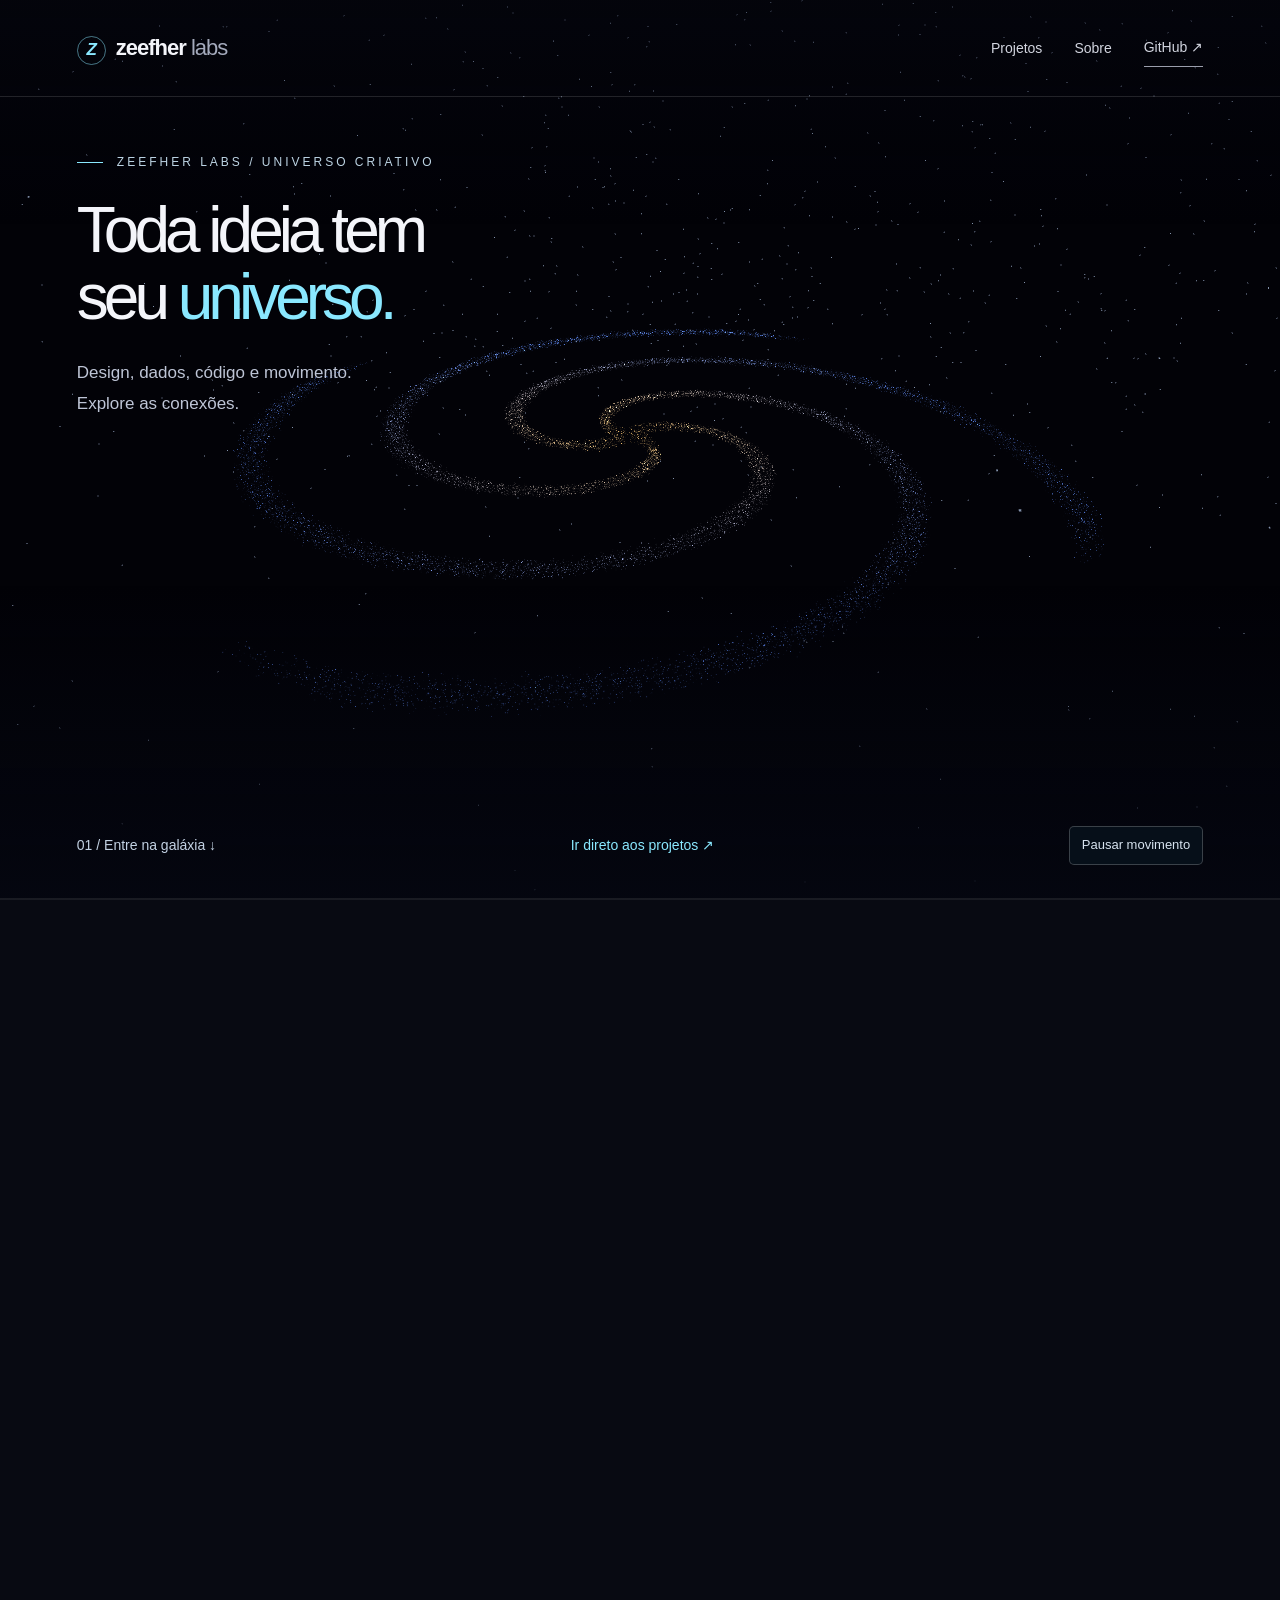
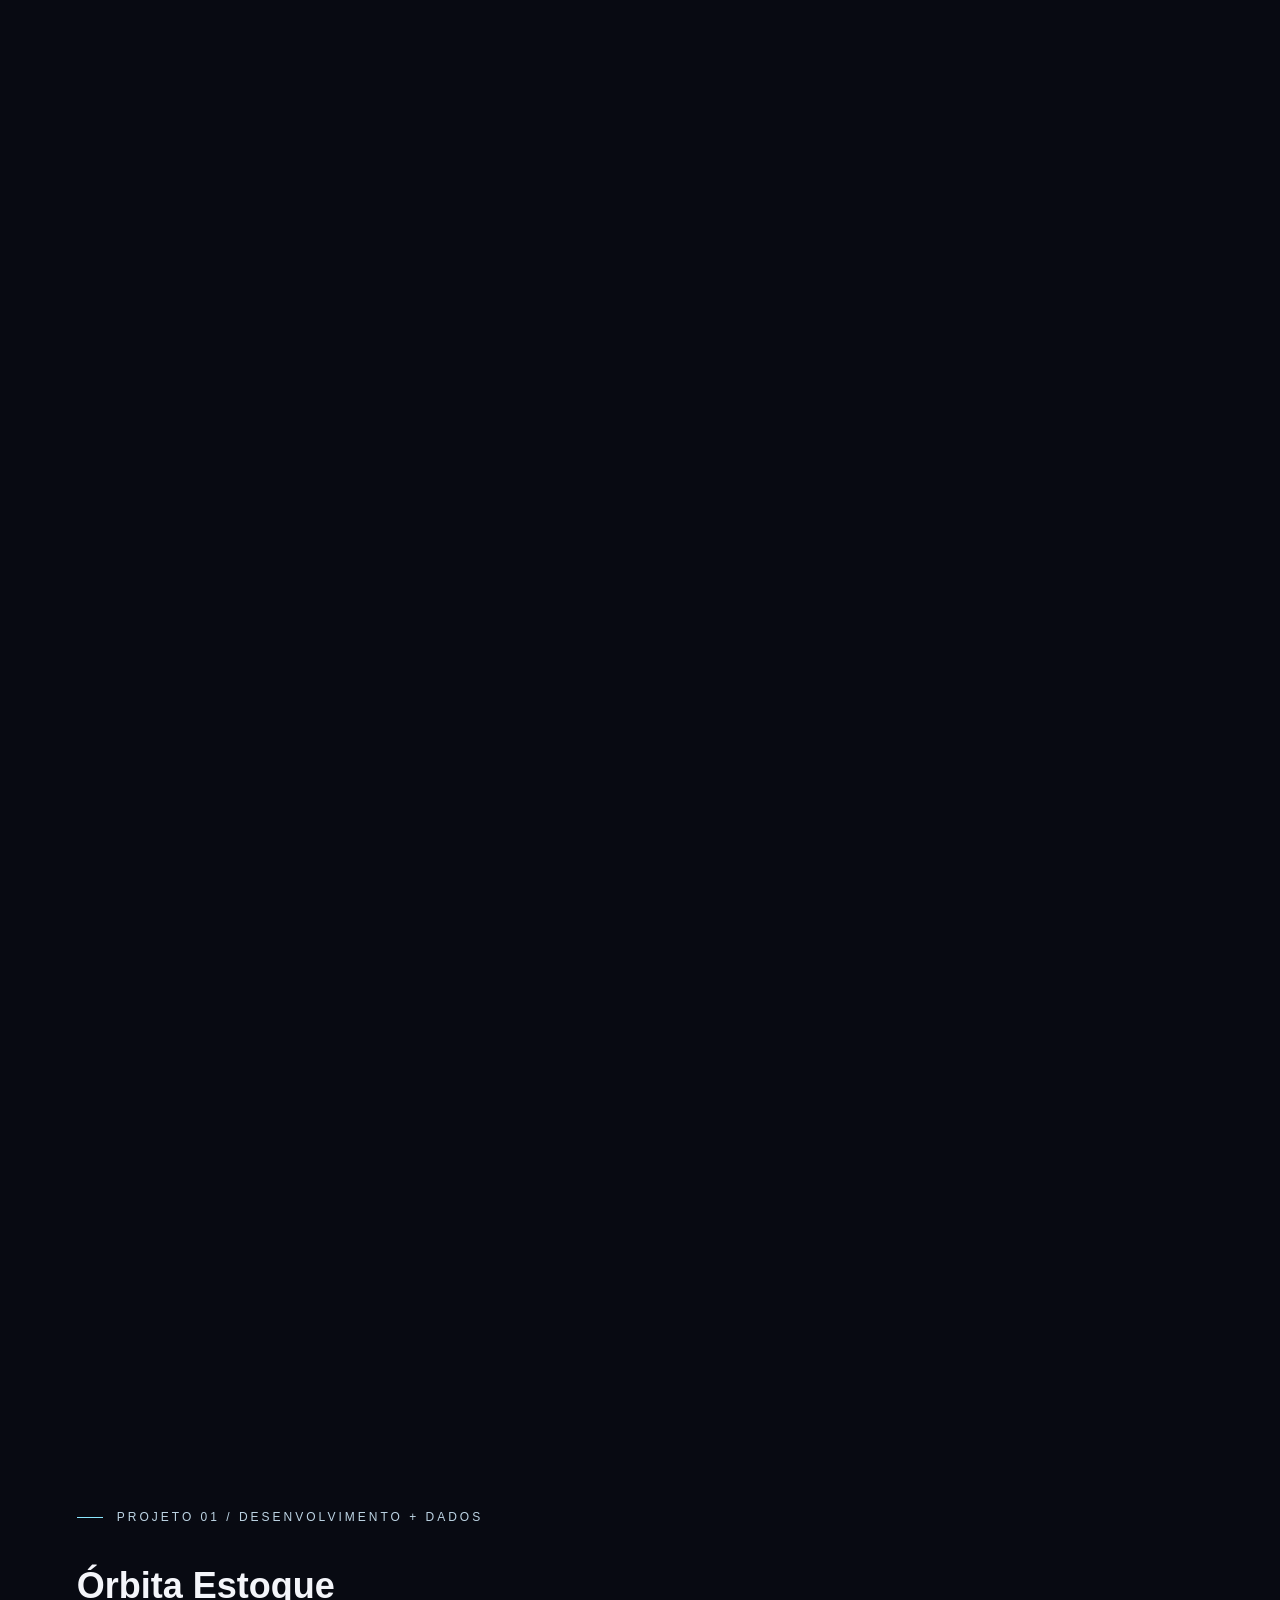
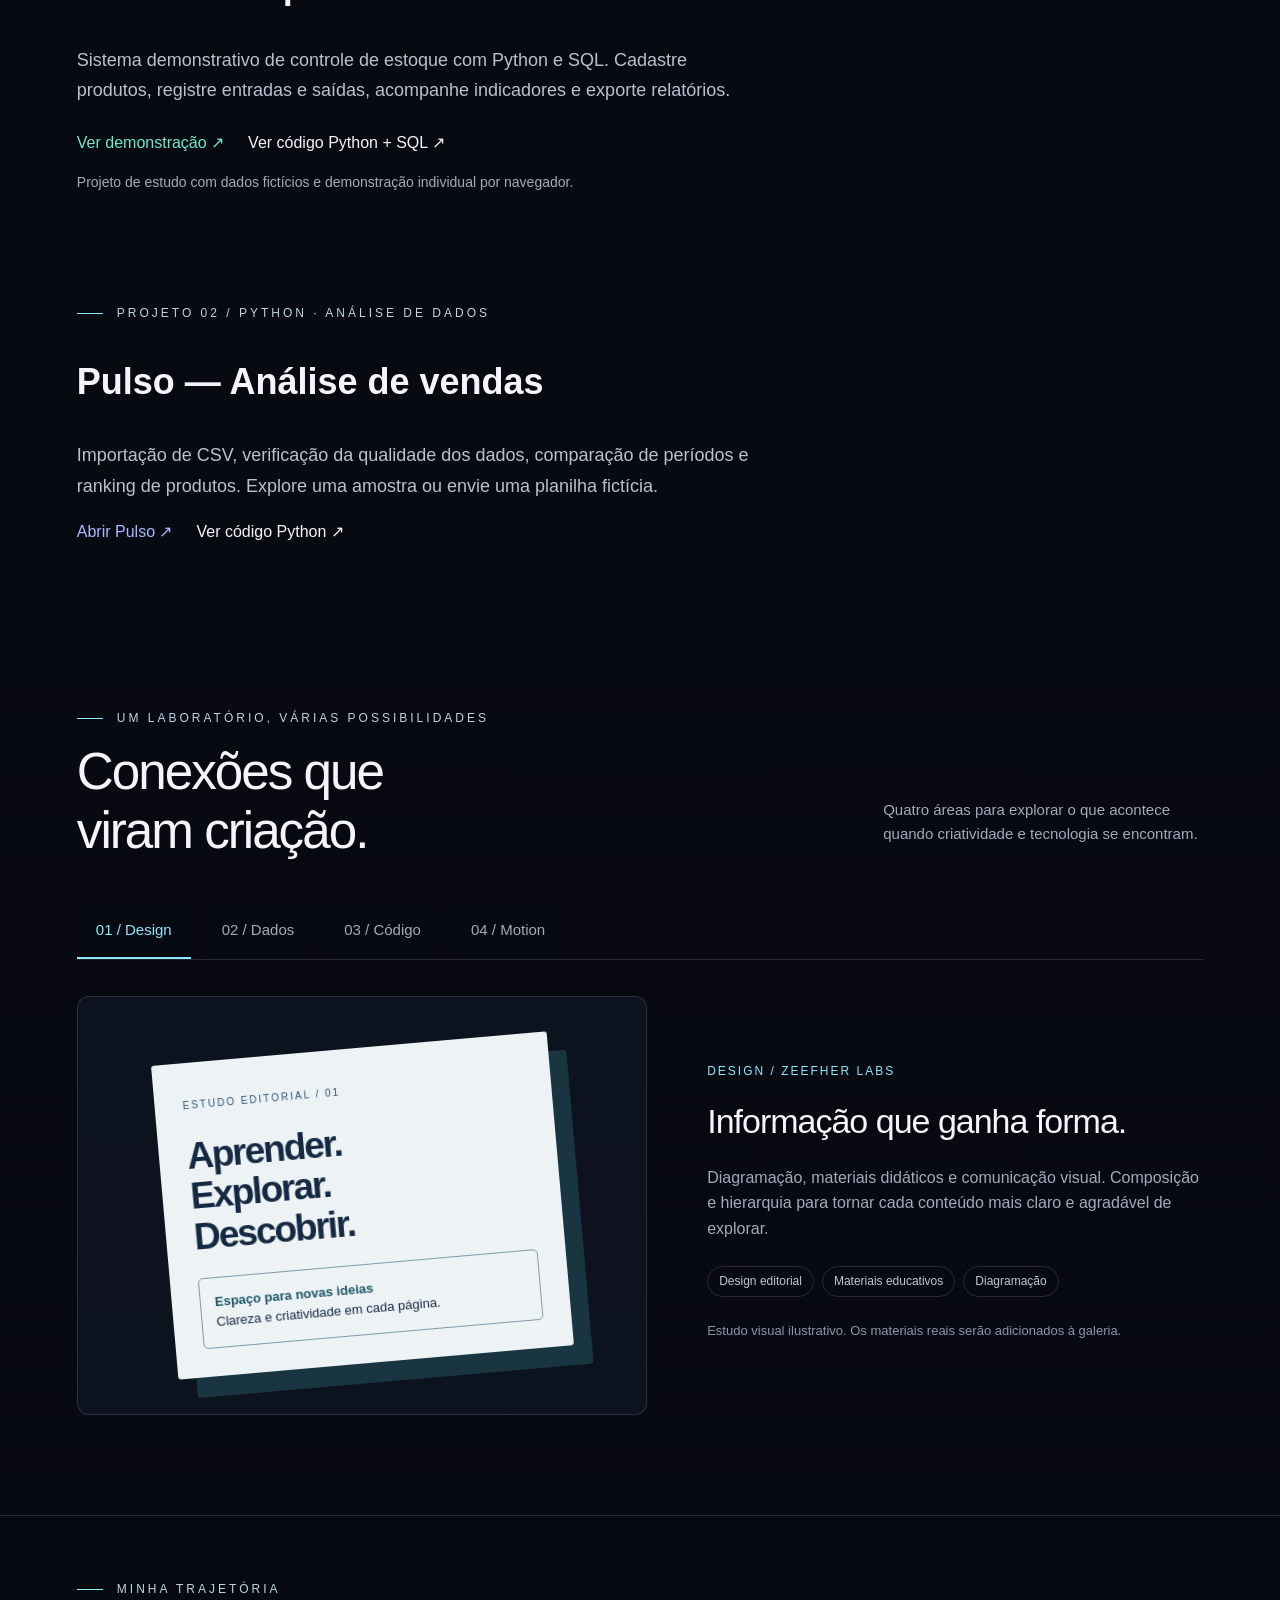
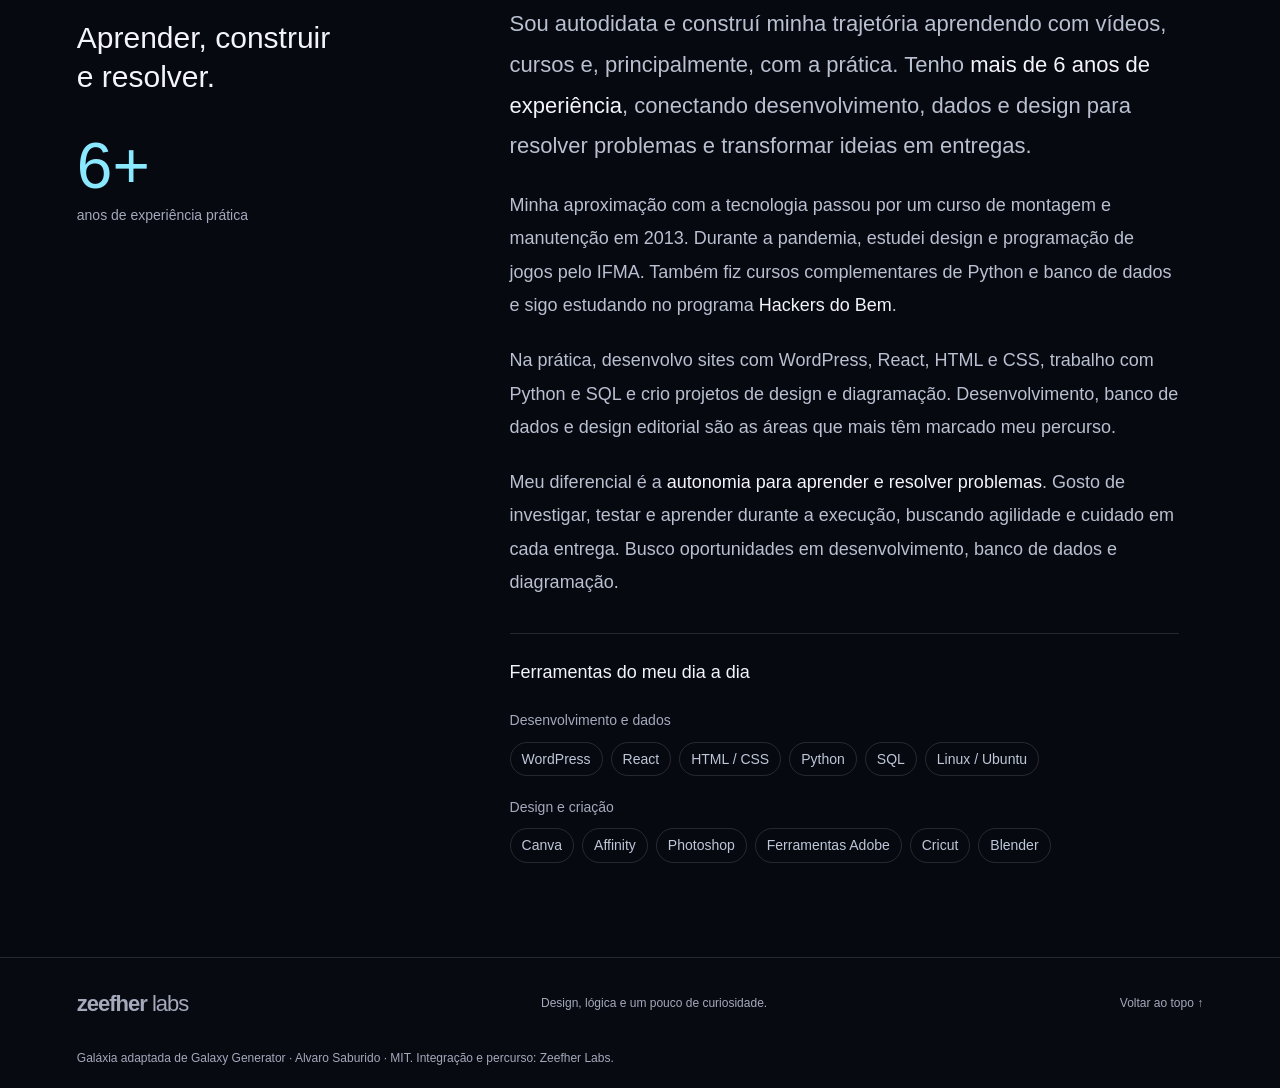
==== index.html @ b9ca7288 "feat: add Pulso sales analysis with CSV import and portfolio links" ====
<!DOCTYPE html>
<html lang="pt-BR">
<head>
<meta charset="UTF-8"><meta name="viewport" content="width=device-width,initial-scale=1">
<meta name="description" content="Zeefher Labs — um universo de design, dados, código e movimento."><meta name="theme-color" content="#080a12"><title>Zeefher Labs — Explore meu universo</title>
<link rel="icon" href="data:image/svg+xml,%3Csvg xmlns='http://www.w3.org/2000/svg' viewBox='0 0 40 40'%3E%3Crect width='40' height='40' rx='10' fill='%23080a12'/%3E%3Cpath d='M11 12h19L11 28h19' fill='none' stroke='%237de4ff' stroke-width='3'/%3E%3C/svg%3E">
<style>
:root{color-scheme:dark;--bg:#080a12;--ink:#f4f5fa;--muted:#a4aabc;--line:#ffffff21;--accent:#8ae8ff}*{box-sizing:border-box}html{scroll-behavior:smooth;scroll-padding-top:95px}body{margin:0;background:var(--bg);color:var(--ink);font-family:Arial,Helvetica,sans-serif;line-height:1.6}button,a{-webkit-tap-highlight-color:transparent}button{font:inherit}a{color:inherit;text-decoration:none}button,a{touch-action:manipulation}button:focus-visible,a:focus-visible{outline:2px solid var(--accent);outline-offset:7px}::selection{background:#83ddff;color:#080a12}.shell{max-width:1320px;margin:auto;padding:0 6vw}header{position:absolute;z-index:4;top:0;left:0;width:100%;border-bottom:1px solid var(--line)}.nav{height:96px;display:flex;align-items:center;justify-content:space-between;gap:24px}.brand{font-size:22px;font-weight:750;letter-spacing:-1px}.brand span{font-weight:400;color:var(--muted)}.mark{display:inline-flex;align-items:center;justify-content:center;margin-right:10px;width:29px;height:29px;border:1px solid #8ae8ff80;border-radius:50%;font-size:17px;color:var(--accent)}nav{display:flex;gap:32px;align-items:center;font-size:14px}nav a{color:#d2d5df}nav a:hover{color:var(--accent)}.nav-link{border-bottom:1px solid #9a9eac;padding:7px 0}.hero{min-height:820px;height:100svh;max-height:1150px;position:relative;overflow:hidden;display:flex;align-items:center}.space-bg{position:absolute;inset:-5%;width:110%;height:110%;object-fit:cover;opacity:.77;transform:translateY(var(--drift,0px)) scale(1.04);will-change:transform}.shade{position:absolute;inset:0;background:linear-gradient(90deg,#080a12ed 0%,#080a12a8 35%,#080a1222 74%),linear-gradient(0deg,#080a12,transparent 35%)}.hero-grid{position:relative;width:100%;display:grid;grid-template-columns:1fr 1fr;align-items:center;padding-top:100px;gap:20px}.eyebrow{font-size:12px;text-transform:uppercase;letter-spacing:3px;color:#bdd4e4;display:flex;gap:14px;align-items:center}.eyebrow:before{content:'';width:26px;height:1px;background:var(--accent)}h1{font-size:clamp(54px,6.7vw,96px);line-height:1.05;letter-spacing:-5px;font-weight:500;margin:25px 0}h1 em{font-style:normal;color:var(--accent)}.intro{font-size:17px;max-width:365px;color:#bec5d6;line-height:1.85}.primary{display:inline-flex;align-items:center;justify-content:space-between;gap:35px;margin-top:27px;padding:15px 22px;border:1px solid #9beaff80;border-radius:5px;background:#101e2dcc;font-size:14px}.primary:hover{background:#1b354a;border-color:var(--accent)}.orbital{position:relative;aspect-ratio:1;isolation:isolate}.orbit{position:absolute;border:1px solid #c4e3ff24;border-radius:50%;inset:8%;transform:rotate(-23deg) scaleY(.8)}.orbit.two{inset:21%;transform:rotate(30deg);border-style:dashed;border-color:#c4e3ff1a}.core{position:absolute;left:50%;top:50%;transform:translate(-50%,-50%);font-size:13px;letter-spacing:5px;color:#dcf6ff;text-align:center}.core b{display:block;font-size:64px;line-height:1.2;font-weight:400;letter-spacing:-8px;text-shadow:0 0 35px #7eb9ff}.world{position:absolute;background:#091523cf;backdrop-filter:blur(10px);border:1px solid #bbdfff70;border-radius:50%;width:104px;height:104px;display:flex;align-items:center;justify-content:center;flex-direction:column;color:white;cursor:pointer;box-shadow:0 0 45px #65caff13;transition:transform .3s,background .3s,box-shadow .3s}.world span{font-size:11px;letter-spacing:2px;color:var(--muted)}.world b{font-size:16px;font-weight:500}.world:hover,.world:focus-visible{transform:scale(1.12);background:#234764;box-shadow:0 0 55px #65caff55}.world[data-area=design]{top:5%;left:32%}.world[data-area=dados]{top:40%;right:0}.world[data-area=codigo]{bottom:0;left:43%}.world[data-area=motion]{top:49%;left:0}.orbit-hint{position:absolute;bottom:-52px;width:100%;text-align:center;color:#a8b4c6;font-size:12px;letter-spacing:1px}.hero-bottom{position:absolute;bottom:32px;left:6vw;right:6vw;display:flex;justify-content:space-between;align-items:center;border-top:1px solid var(--line);padding-top:20px;font-size:12px;letter-spacing:1px;color:#9ba8bb}.hero-bottom a{color:#d2dae5}.shoot{position:absolute;top:20%;right:-20%;width:160px;height:1px;background:linear-gradient(90deg,transparent,#d5f8ff);transform:rotate(-35deg);animation:shoot 11s linear infinite;opacity:0;pointer-events:none}@keyframes shoot{0%,80%{opacity:0;translate:0 0}82%{opacity:1}90%,100%{opacity:0;translate:-80vw 45vh}}section.work{padding-top:100px;padding-bottom:100px}.section-heading{display:flex;align-items:end;justify-content:space-between;gap:30px;margin-bottom:42px}.section-heading h2{font-size:clamp(34px,4vw,54px);line-height:1.15;font-weight:400;letter-spacing:-2px;margin:15px 0 0}.section-heading>p{color:var(--muted);max-width:320px;font-size:15px}.tabs{display:flex;gap:12px;border-bottom:1px solid var(--line);margin-bottom:36px;overflow-x:auto}.tab{flex-shrink:0;background:none;border:0;border-bottom:2px solid transparent;color:var(--muted);padding:15px 19px;cursor:pointer;font-size:15px}.tab[aria-selected=true]{color:var(--accent);border-color:var(--accent)}.project{display:grid;grid-template-columns:1.15fr 1fr;gap:60px;align-items:center;animation:enter .45s ease-out}.visual{aspect-ratio:1.36;background:#0f1421;border:1px solid var(--line);border-radius:12px;padding:30px;display:flex;align-items:center;justify-content:center;overflow:hidden}.project small{font-size:12px;letter-spacing:2px;color:var(--accent);text-transform:uppercase}.project h3{font-size:34px;font-weight:400;letter-spacing:-1px;margin:12px 0}.project p{color:var(--muted);font-size:16px}.tags{display:flex;gap:8px;flex-wrap:wrap;margin-top:24px}.tags span{border:1px solid var(--line);padding:5px 11px;font-size:12px;border-radius:20px;color:#bdc7d7}.note{margin-top:24px;font-size:13px!important;color:#8b97ac!important}.demo{width:100%;max-width:420px}.demo-top{display:flex;justify-content:space-between;border-bottom:1px solid var(--line);padding-bottom:17px;font-size:12px;color:var(--muted)}.demo h4{font-size:24px;font-weight:400;margin:20px 0 0}.demo p{font-size:12px;margin:0}.bars{height:130px;display:flex;align-items:end;gap:13px;margin:25px 0 13px}.bars i{flex:1;background:#74ccec;border-radius:4px 4px 0 0;opacity:.7}.bars i:nth-child(2n){background:#9b9cf5}.axis{display:flex;justify-content:space-between;color:#8b97ac;font-size:12px}.design-demo{background:#edf2f5;color:#152942;transform:rotate(-5deg);padding:28px;width:78%;box-shadow:18px 20px 0 #193541;border-radius:3px}.design-demo small{color:#275677;font-size:10px}.design-demo h4{font-size:37px;line-height:1.1;letter-spacing:-2px;margin:20px 0}.design-demo .box{border:1px solid #7b9ba9;padding:14px;font-size:13px;border-radius:5px}.design-demo .box strong{display:block;color:#1b5767}.code-demo{font-family:monospace;font-size:14px;line-height:2;color:#b5c8df;white-space:pre-wrap}.code-demo em{color:#ae9eea;font-style:normal}.code-demo strong{color:var(--accent);font-weight:400}.motion-demo{width:100%;text-align:center}.motion-word{font-size:clamp(38px,5vw,60px);letter-spacing:-3px;animation:motion 4s ease-in-out infinite;color:#c1b7ff}.timeline{height:32px;border:1px solid #8a7fbc;margin-top:30px;border-radius:4px;position:relative;background:repeating-linear-gradient(90deg,#8a7fbc33 0 28px,transparent 28px 32px);overflow:hidden}.timeline:after{content:'';position:absolute;top:0;bottom:0;width:2px;background:white;animation:timeline 4s linear infinite}.motion-demo p{font-size:12px;color:#9e96b9;margin-top:14px}@keyframes timeline{from{left:0}to{left:100%}}@keyframes motion{0%,100%{letter-spacing:-3px;transform:translateY(0)}50%{letter-spacing:5px;transform:translateY(-8px)}}@keyframes enter{from{opacity:.3;transform:translateY(12px)}to{opacity:1;transform:none}}.about{border-top:1px solid var(--line);padding-top:64px;padding-bottom:70px;display:grid;grid-template-columns:1fr 2fr;gap:50px}.about h2{font-size:24px;font-weight:400;margin:0}.about p{font-size:22px;line-height:1.7;max-width:770px;margin:0;color:#b9c0d0}.about strong{color:var(--ink);font-weight:400}footer{border-top:1px solid var(--line)}.footer{display:flex;align-items:center;justify-content:space-between;padding-top:28px;padding-bottom:28px;gap:20px;color:var(--muted);font-size:12px}.footer a:hover{color:var(--accent)}
@media(min-width:1500px){.shell{padding-left:60px;padding-right:60px}}@media(max-width:800px){.hero{height:auto;min-height:1080px}.hero-grid{grid-template-columns:1fr;padding-top:155px;padding-bottom:145px}.hero-copy{max-width:520px}h1{font-size:64px;letter-spacing:-3px}.orbital{width:340px;max-width:90%;margin:35px auto 15px}.world{width:80px;height:80px}.world b{font-size:14px}.world span{font-size:10px}.core b{font-size:48px}.core{font-size:10px}.orbit-hint{bottom:-34px}.shade{background:linear-gradient(0deg,#080a12,transparent 50%,#080a12aa),linear-gradient(90deg,#080a12a0,transparent)}.nav{height:80px}.brand{font-size:19px}nav{gap:18px}.nav-link{display:none}.section-heading{display:block}.section-heading>p{max-width:100%}.project{grid-template-columns:1fr;gap:24px}.visual{aspect-ratio:1.45}.about{grid-template-columns:1fr;gap:24px}.about p{font-size:19px}section.work{padding-top:65px;padding-bottom:65px}.tab{padding:13px 15px}.footer{flex-wrap:wrap}.hero-bottom{font-size:10px}.hero-bottom span{max-width:150px}.space-bg{object-position:65% center}.intro{max-width:100%}}@media(prefers-reduced-motion:reduce){html{scroll-behavior:auto}*,*:before,*:after{animation:none!important;transition:none!important}.space-bg{transform:none;will-change:auto}}
.about h2{margin-top:18px;font-size:30px;line-height:1.3}.experience{margin-top:32px;display:flex;flex-direction:column}.experience strong{font-size:64px;line-height:1.2;color:var(--accent);font-weight:400}.experience span{font-size:14px;color:var(--muted)}.story p{font-size:18px;line-height:1.85;margin-bottom:22px}.story p:first-child{font-size:22px}.toolkit{border-top:1px solid var(--line);margin-top:34px;padding-top:24px}.toolkit h3{font-size:18px;font-weight:500;margin:0 0 22px}.tool-group{margin-top:20px}.tool-group h4{font-size:14px;color:var(--muted);font-weight:400;margin:0}.tool-group .tags{margin-top:10px}.tool-group .tags span{font-size:14px}@media(max-width:800px){.story p,.story p:first-child{font-size:18px}.experience{margin-top:20px}.experience strong{font-size:48px}}

body{isolation:isolate}.cosmos{position:fixed;inset:0;z-index:-1;overflow:hidden;pointer-events:none;background:#080a12}.cosmos .space-bg{inset:-18%;width:136%;height:136%;max-width:none;opacity:var(--cosmos-opacity,.8);transform:translate3d(var(--space-x,0px),var(--space-y,0px),0) scale(var(--space-scale,1));filter:hue-rotate(var(--space-hue,0deg));will-change:transform;object-position:65% center}.cosmos-shade{position:absolute;inset:0;background:linear-gradient(90deg,#080a12e8,#080a1240),linear-gradient(0deg,#080a1266,transparent 70%)}.hero .shade{background:linear-gradient(0deg,#080a1266,transparent 40%)}section.work{background:linear-gradient(180deg,transparent,#080a1255 30%,#080a1277 75%,transparent)}.about{background:#080a1277}.visual{background:#0f1421e8}.tab{background:#080a1280}.story{background:#080a1266;padding:24px;border-radius:12px}footer{background:#080a1299}@media(prefers-reduced-motion:reduce){.cosmos .space-bg{transform:none!important;filter:none!important;opacity:.5!important;will-change:auto}}

.journey{height:220svh;position:relative}.journey-stage{height:100svh;min-height:650px;position:sticky;top:0;overflow:hidden;background:#050711}#galaxy-flight{position:absolute;inset:0;width:100%;height:100%;opacity:.95}.journey-vignette{position:absolute;inset:0;pointer-events:none;background:linear-gradient(180deg,#05071177,transparent 25%,transparent 65%,#050711dd)}.flight-copy{position:absolute;top:20%;left:6vw;pointer-events:none;opacity:var(--copy-alpha,1);transform:translateY(var(--copy-y,0px))}.flight-copy h1{font-size:clamp(46px,6vw,86px)}.flight-copy .intro{font-size:17px}.destinations{position:absolute;inset:0;pointer-events:none}.destination{position:absolute;pointer-events:auto;border:1px solid #94d5ff44;border-radius:8px;background:#07111bd9;color:#f4f5fa;text-align:left;padding:17px 22px;cursor:pointer;min-width:155px;transform:translate(-50%,-50%) scale(var(--dest-scale,.88));transition:background .2s,border-color .2s}.destination:hover{background:#172c40;border-color:#96e8ff}.destination span,.destination small{display:block;font-size:12px;color:#b1c7d7;letter-spacing:1px}.destination b{font-size:25px;font-weight:400;display:block;margin:4px 0}.destination[data-area=design]{left:65%;top:28%}.destination[data-area=dados]{left:84%;top:50%}.destination[data-area=codigo]{left:61%;top:76%}.destination[data-area=motion]{left:36%;top:69%}.flight-controls{position:absolute;bottom:35px;left:6vw;right:6vw;display:flex;align-items:center;gap:24px;justify-content:space-between;font-size:14px;color:#c3d2e4}.flight-controls a{color:var(--accent)}#motion-toggle{border:1px solid #ffffff35;background:#07111be6;color:#d7e3ef;border-radius:5px;padding:8px 12px;cursor:pointer;font-size:13px}.flight-track{position:absolute;bottom:0;left:0;right:0;height:2px;background:#ffffff15}.flight-track i{display:block;width:100%;height:100%;background:var(--accent);transform:scaleX(var(--flight-progress,0));transform-origin:left}.flight-static .journey{height:100svh}.flight-static .flight-copy{opacity:1;transform:none}.flight-static .flight-track{display:none}
@media(max-width:800px){.journey{height:190svh}.journey-stage{min-height:720px}.flight-copy{top:15%;left:6vw}.flight-copy h1{font-size:46px;letter-spacing:-2px}.flight-copy .eyebrow{font-size:11px;letter-spacing:2px}.destination{min-width:132px;padding:10px 14px}.destination b{font-size:21px}.destination span,.destination small{font-size:12px;letter-spacing:0}.destination[data-area=design]{left:27%;top:55%}.destination[data-area=dados]{left:74%;top:55%}.destination[data-area=codigo]{left:27%;top:74%}.destination[data-area=motion]{left:74%;top:74%}.flight-controls{bottom:18px;gap:10px;flex-wrap:wrap;font-size:13px}.flight-instruction{width:100%;font-size:12px}.flight-static .journey{height:max(100svh,720px)}}
.journey{height:340svh}.flight-copy{top:17%;left:6vw}.flight-copy h1{font-size:clamp(40px,5vw,70px)}.destination{opacity:var(--destination-alpha,0);transition:opacity .25s,background .2s}.destination:focus-visible{opacity:1}.destination[data-area=design]{left:18%;top:65%}.destination[data-area=dados]{left:40%;top:76%}.destination[data-area=codigo]{left:62%;top:76%}.destination[data-area=motion]{left:84%;top:65%}@media(max-width:800px){.journey{height:300svh}.destination[data-area=design]{left:25%;top:56%}.destination[data-area=dados]{left:75%;top:56%}.destination[data-area=codigo]{left:25%;top:74%}.destination[data-area=motion]{left:75%;top:74%}}.flight-static .destination{opacity:1}</style></head>
<body><div class="cosmos" aria-hidden="true"><img class="space-bg" src="[data-uri]" alt="" aria-hidden="true"><div class="cosmos-shade"></div></div>
<header><div class="shell nav"><a href="#inicio" class="brand" aria-label="Zeefher Labs, início"><i class="mark" aria-hidden="true">Z</i>zeefher<span> labs</span></a><nav aria-label="Navegação principal"><a href="#universo">Projetos</a><a href="#sobre">Sobre</a><a class="nav-link" href="https://github.com/zeefher" target="_blank" rel="noopener noreferrer">GitHub ↗</a></nav></div></header>
<main><section class="journey" id="inicio" aria-labelledby="hero-title"><div class="journey-stage"><canvas id="galaxy-flight" aria-hidden="true"></canvas><div class="journey-vignette"></div><div class="flight-copy"><div class="eyebrow">Zeefher Labs / Universo criativo</div><h1 id="hero-title">Toda ideia tem<br>seu <em>universo.</em></h1><p class="intro">Design, dados, código e movimento.<br>Explore as conexões.</p></div><div class="destinations" aria-label="Destinos do portfólio"><button data-area="design" class="destination"><span>01 / CRIAÇÃO</span><b>Design</b><small>Explorar ↗</small></button><button data-area="dados" class="destination"><span>02 / DESCOBERTA</span><b>Dados</b><small>Explorar ↗</small></button><button data-area="codigo" class="destination"><span>03 / CONSTRUÇÃO</span><b>Código</b><small>Explorar ↗</small></button><button data-area="motion" class="destination"><span>04 / EXPRESSÃO</span><b>Motion</b><small>Explorar ↗</small></button></div><div class="flight-controls"><span class="flight-instruction">Role para entrar na galáxia ↓</span><a href="#universo">Ir direto aos projetos ↗</a><button id="motion-toggle" type="button" aria-pressed="false">Pausar movimento</button></div><div class="flight-track" aria-hidden="true"><i></i></div></div></section>
<section class="shell" style="padding-top:48px;padding-bottom:48px" aria-labelledby="orbita-title"><div class="eyebrow">Projeto 01 / Desenvolvimento + Dados</div><h2 id="orbita-title" style="font-size:36px">Órbita Estoque</h2><p style="max-width:680px;font-size:18px;line-height:1.7;color:#b9c0d0">Sistema demonstrativo de controle de estoque com Python e SQL. Cadastre produtos, registre entradas e saídas, acompanhe indicadores e exporte relatórios.</p><p style="display:flex;gap:24px;flex-wrap:wrap;margin-top:24px"><a href="/estoque/" style="color:#72e4cb">Ver demonstração ↗</a><a href="https://github.com/zeefher/zeefher-labs/tree/main/api" target="_blank" rel="noopener noreferrer">Ver código Python + SQL ↗</a></p><p style="font-size:14px;color:#a4aabc">Projeto de estudo com dados fictícios e demonstração individual por navegador.</p></section><section class="shell" style="padding-top:48px;padding-bottom:48px" aria-labelledby="pulso-title"><div class="eyebrow">Projeto 02 / Python · Análise de dados</div><h2 id="pulso-title" style="font-size:36px">Pulso — Análise de vendas</h2><p style="font-size:18px;line-height:1.7;max-width:680px;color:#b9c0d0">Importação de CSV, verificação da qualidade dos dados, comparação de períodos e ranking de produtos. Explore uma amostra ou envie uma planilha fictícia.</p><p style="display:flex;gap:24px;flex-wrap:wrap"><a href="/pulso" style="color:#a8b9ff">Abrir Pulso ↗</a><a href="https://github.com/zeefher/zeefher-labs/blob/main/api/pulso.py">Ver código Python ↗</a></p></section><section class="shell work" id="universo" aria-labelledby="work-title"><div class="section-heading"><div><div class="eyebrow">Um laboratório, várias possibilidades</div><h2 id="work-title">Conexões que<br>viram criação.</h2></div><p>Quatro áreas para explorar o que acontece quando criatividade e tecnologia se encontram.</p></div><div class="tabs" role="tablist" aria-label="Áreas de atuação"><button class="tab" id="tab-design" role="tab" aria-controls="project" aria-selected="true" data-area="design">01 / Design</button><button class="tab" id="tab-dados" role="tab" aria-controls="project" aria-selected="false" tabindex="-1" data-area="dados">02 / Dados</button><button class="tab" id="tab-codigo" role="tab" aria-controls="project" aria-selected="false" tabindex="-1" data-area="codigo">03 / Código</button><button class="tab" id="tab-motion" role="tab" aria-controls="project" aria-selected="false" tabindex="-1" data-area="motion">04 / Motion</button></div><div id="project" role="tabpanel" aria-labelledby="tab-design" tabindex="0"></div></section>
<section class="shell about" id="sobre" aria-labelledby="about-title"><div><div class="eyebrow">Minha trajetória</div><h2 id="about-title">Aprender, construir<br>e resolver.</h2><div class="experience"><strong>6+</strong><span>anos de experiência prática</span></div></div><div class="story"><p>Sou autodidata e construí minha trajetória aprendendo com vídeos, cursos e, principalmente, com a prática. Tenho <strong>mais de 6 anos de experiência</strong>, conectando desenvolvimento, dados e design para resolver problemas e transformar ideias em entregas.</p><p>Minha aproximação com a tecnologia passou por um curso de montagem e manutenção em 2013. Durante a pandemia, estudei design e programação de jogos pelo IFMA. Também fiz cursos complementares de Python e banco de dados e sigo estudando no programa <strong>Hackers do Bem</strong>.</p><p>Na prática, desenvolvo sites com WordPress, React, HTML e CSS, trabalho com Python e SQL e crio projetos de design e diagramação. Desenvolvimento, banco de dados e design editorial são as áreas que mais têm marcado meu percurso.</p><p>Meu diferencial é a <strong>autonomia para aprender e resolver problemas</strong>. Gosto de investigar, testar e aprender durante a execução, buscando agilidade e cuidado em cada entrega. Busco oportunidades em desenvolvimento, banco de dados e diagramação.</p><div class="toolkit"><h3>Ferramentas do meu dia a dia</h3><div class="tool-group"><h4>Desenvolvimento e dados</h4><div class="tags"><span>WordPress</span><span>React</span><span>HTML / CSS</span><span>Python</span><span>SQL</span><span>Linux / Ubuntu</span></div></div><div class="tool-group"><h4>Design e criação</h4><div class="tags"><span>Canva</span><span>Affinity</span><span>Photoshop</span><span>Ferramentas Adobe</span><span>Cricut</span><span>Blender</span></div></div></div></div></section></main><footer><div class="shell footer"><a class="brand" href="#inicio">zeefher<span> labs</span></a><span>Design, lógica e um pouco de curiosidade.</span><a href="#inicio">Voltar ao topo ↑</a></div><div class="shell" style="padding-bottom:20px;color:#a4aabc;font-size:12px">Galáxia adaptada de Galaxy Generator · Alvaro Saburido · MIT. Integração e percurso: Zeefher Labs.</div></footer>
<!-- Galaxy animation adapted from Alvaro Saburido, 2022.
MIT License

Copyright (c) 2022 Alvaro Saburido

Permission is hereby granted, free of charge, to any person obtaining a copy
of this software and associated documentation files (the "Software"), to deal
in the Software without restriction, including without limitation the rights
to use, copy, modify, merge, publish, distribute, sublicense, and/or sell
copies of the Software, and to permit persons to whom the Software is
furnished to do so, subject to the following conditions:

The above copyright notice and this permission notice shall be included in all
copies or substantial portions of the Software.

THE SOFTWARE IS PROVIDED "AS IS", WITHOUT WARRANTY OF ANY KIND, EXPRESS OR
IMPLIED, INCLUDING BUT NOT LIMITED TO THE WARRANTIES OF MERCHANTABILITY,
FITNESS FOR A PARTICULAR PURPOSE AND NONINFRINGEMENT. IN NO EVENT SHALL THE
AUTHORS OR COPYRIGHT HOLDERS BE LIABLE FOR ANY CLAIM, DAMAGES OR OTHER
LIABILITY, WHETHER IN AN ACTION OF CONTRACT, TORT OR OTHERWISE, ARISING FROM,
OUT OF OR IN CONNECTION WITH THE SOFTWARE OR THE USE OR OTHER DEALINGS IN THE
SOFTWARE.
-->
<script>console.warn('Scripts "build/three.js" and "build/three.min.js" are deprecated with r150+, and will be removed with r160. Please use ES Modules or alternatives: https://threejs.org/docs/index.html#manual/en/introduction/Installation'),
/**
 * @license
 * Copyright 2010-2023 Three.js Authors
 * SPDX-License-Identifier: MIT
 */
function(t,e){"object"==typeof exports&&"undefined"!=typeof module?e(exports):"function"==typeof define&&define.amd?define(["exports"],e):e((t="undefined"!=typeof globalThis?globalThis:t||self).THREE={})}(this,(function(t){"use strict";const e="160",n=1,i=2,r=3,s=0,a=1,o=100,l=204,c=205,h=0,u=1,d=2,p=0,m=1,f=2,g=3,_=4,v=5,x=6,y="attached",M="detached",S=300,b=301,T=302,E=303,w=304,A=306,R=1e3,C=1001,L=1002,P=1003,I=1004,U=1005,D=1006,N=1007,O=1008,F=1009,B=1012,z=1013,G=1014,H=1015,V=1016,k=1017,W=1018,X=1020,j=1023,q=1026,Y=1027,Z=1029,J=1031,K=1033,$=33776,Q=33777,tt=33778,et=33779,nt=35840,it=35841,rt=35842,st=35843,at=36196,ot=37492,lt=37496,ct=37808,ht=37809,ut=37810,dt=37811,pt=37812,mt=37813,ft=37814,gt=37815,_t=37816,vt=37817,xt=37818,yt=37819,Mt=37820,St=37821,bt=36492,Tt=36494,Et=36495,wt=36284,At=36285,Rt=36286,Ct=2300,Lt=2301,Pt=2302,It=2400,Ut=2401,Dt=2402,Nt=2500,Ot=2501,Ft=3e3,Bt=3001,zt="",Gt="srgb",Ht="srgb-linear",Vt="display-p3",kt="display-p3-linear",Wt="linear",Xt="srgb",jt="rec709",qt="p3",Yt=7680,Zt=35044,Jt="300 es",Kt=1035,$t=2e3,Qt=2001;class te{addEventListener(t,e){void 0===this._listeners&&(this._listeners={});const n=this._listeners;void 0===n[t]&&(n[t]=[]),-1===n[t].indexOf(e)&&n[t].push(e)}hasEventListener(t,e){if(void 0===this._listeners)return!1;const n=this._listeners;return void 0!==n[t]&&-1!==n[t].indexOf(e)}removeEventListener(t,e){if(void 0===this._listeners)return;const n=this._listeners[t];if(void 0!==n){const t=n.indexOf(e);-1!==t&&n.splice(t,1)}}dispatchEvent(t){if(void 0===this._listeners)return;const e=this._listeners[t.type];if(void 0!==e){t.target=this;const n=e.slice(0);for(let e=0,i=n.length;e<i;e++)n[e].call(this,t);t.target=null}}}const ee=["00","01","02","03","04","05","06","07","08","09","0a","0b","0c","0d","0e","0f","10","11","12","13","14","15","16","17","18","19","1a","1b","1c","1d","1e","1f","20","21","22","23","24","25","26","27","28","29","2a","2b","2c","2d","2e","2f","30","31","32","33","34","35","36","37","38","39","3a","3b","3c","3d","3e","3f","40","41","42","43","44","45","46","47","48","49","4a","4b","4c","4d","4e","4f","50","51","52","53","54","55","56","57","58","59","5a","5b","5c","5d","5e","5f","60","61","62","63","64","65","66","67","68","69","6a","6b","6c","6d","6e","6f","70","71","72","73","74","75","76","77","78","79","7a","7b","7c","7d","7e","7f","80","81","82","83","84","85","86","87","88","89","8a","8b","8c","8d","8e","8f","90","91","92","93","94","95","96","97","98","99","9a","9b","9c","9d","9e","9f","a0","a1","a2","a3","a4","a5","a6","a7","a8","a9","aa","ab","ac","ad","ae","af","b0","b1","b2","b3","b4","b5","b6","b7","b8","b9","ba","bb","bc","bd","be","bf","c0","c1","c2","c3","c4","c5","c6","c7","c8","c9","ca","cb","cc","cd","ce","cf","d0","d1","d2","d3","d4","d5","d6","d7","d8","d9","da","db","dc","dd","de","df","e0","e1","e2","e3","e4","e5","e6","e7","e8","e9","ea","eb","ec","ed","ee","ef","f0","f1","f2","f3","f4","f5","f6","f7","f8","f9","fa","fb","fc","fd","fe","ff"];let ne=1234567;const ie=Math.PI/180,re=180/Math.PI;function se(){const t=4294967295*Math.random()|0,e=4294967295*Math.random()|0,n=4294967295*Math.random()|0,i=4294967295*Math.random()|0;return(ee[255&t]+ee[t>>8&255]+ee[t>>16&255]+ee[t>>24&255]+"-"+ee[255&e]+ee[e>>8&255]+"-"+ee[e>>16&15|64]+ee[e>>24&255]+"-"+ee[63&n|128]+ee[n>>8&255]+"-"+ee[n>>16&255]+ee[n>>24&255]+ee[255&i]+ee[i>>8&255]+ee[i>>16&255]+ee[i>>24&255]).toLowerCase()}function ae(t,e,n){return Math.max(e,Math.min(n,t))}function oe(t,e){return(t%e+e)%e}function le(t,e,n){return(1-n)*t+n*e}function ce(t){return 0==(t&t-1)&&0!==t}function he(t){return Math.pow(2,Math.floor(Math.log(t)/Math.LN2))}function ue(t,e){switch(e.constructor){case Float32Array:return t;case Uint32Array:return t/4294967295;case Uint16Array:return t/65535;case Uint8Array:return t/255;case Int32Array:return Math.max(t/2147483647,-1);case Int16Array:return Math.max(t/32767,-1);case Int8Array:return Math.max(t/127,-1);default:throw new Error("Invalid component type.")}}function de(t,e){switch(e.constructor){case Float32Array:return t;case Uint32Array:return Math.round(4294967295*t);case Uint16Array:return Math.round(65535*t);case Uint8Array:return Math.round(255*t);case Int32Array:return Math.round(2147483647*t);case Int16Array:return Math.round(32767*t);case Int8Array:return Math.round(127*t);default:throw new Error("Invalid component type.")}}const pe={DEG2RAD:ie,RAD2DEG:re,generateUUID:se,clamp:ae,euclideanModulo:oe,mapLinear:function(t,e,n,i,r){return i+(t-e)*(r-i)/(n-e)},inverseLerp:function(t,e,n){return t!==e?(n-t)/(e-t):0},lerp:le,damp:function(t,e,n,i){return le(t,e,1-Math.exp(-n*i))},pingpong:function(t,e=1){return e-Math.abs(oe(t,2*e)-e)},smoothstep:function(t,e,n){return t<=e?0:t>=n?1:(t=(t-e)/(n-e))*t*(3-2*t)},smootherstep:function(t,e,n){return t<=e?0:t>=n?1:(t=(t-e)/(n-e))*t*t*(t*(6*t-15)+10)},randInt:function(t,e){return t+Math.floor(Math.random()*(e-t+1))},randFloat:function(t,e){return t+Math.random()*(e-t)},randFloatSpread:function(t){return t*(.5-Math.random())},seededRandom:function(t){void 0!==t&&(ne=t);let e=ne+=1831565813;return e=Math.imul(e^e>>>15,1|e),e^=e+Math.imul(e^e>>>7,61|e),((e^e>>>14)>>>0)/4294967296},degToRad:function(t){return t*ie},radToDeg:function(t){return t*re},isPowerOfTwo:ce,ceilPowerOfTwo:function(t){return Math.pow(2,Math.ceil(Math.log(t)/Math.LN2))},floorPowerOfTwo:he,setQuaternionFromProperEuler:function(t,e,n,i,r){const s=Math.cos,a=Math.sin,o=s(n/2),l=a(n/2),c=s((e+i)/2),h=a((e+i)/2),u=s((e-i)/2),d=a((e-i)/2),p=s((i-e)/2),m=a((i-e)/2);switch(r){case"XYX":t.set(o*h,l*u,l*d,o*c);break;case"YZY":t.set(l*d,o*h,l*u,o*c);break;case"ZXZ":t.set(l*u,l*d,o*h,o*c);break;case"XZX":t.set(o*h,l*m,l*p,o*c);break;case"YXY":t.set(l*p,o*h,l*m,o*c);break;case"ZYZ":t.set(l*m,l*p,o*h,o*c);break;default:console.warn("THREE.MathUtils: .setQuaternionFromProperEuler() encountered an unknown order: "+r)}},normalize:de,denormalize:ue};class me{constructor(t=0,e=0){me.prototype.isVector2=!0,this.x=t,this.y=e}get width(){return this.x}set width(t){this.x=t}get height(){return this.y}set height(t){this.y=t}set(t,e){return this.x=t,this.y=e,this}setScalar(t){return this.x=t,this.y=t,this}setX(t){return this.x=t,this}setY(t){return this.y=t,this}setComponent(t,e){switch(t){case 0:this.x=e;break;case 1:this.y=e;break;default:throw new Error("index is out of range: "+t)}return this}getComponent(t){switch(t){case 0:return this.x;case 1:return this.y;default:throw new Error("index is out of range: "+t)}}clone(){return new this.constructor(this.x,this.y)}copy(t){return this.x=t.x,this.y=t.y,this}add(t){return this.x+=t.x,this.y+=t.y,this}addScalar(t){return this.x+=t,this.y+=t,this}addVectors(t,e){return this.x=t.x+e.x,this.y=t.y+e.y,this}addScaledVector(t,e){return this.x+=t.x*e,this.y+=t.y*e,this}sub(t){return this.x-=t.x,this.y-=t.y,this}subScalar(t){return this.x-=t,this.y-=t,this}subVectors(t,e){return this.x=t.x-e.x,this.y=t.y-e.y,this}multiply(t){return this.x*=t.x,this.y*=t.y,this}multiplyScalar(t){return this.x*=t,this.y*=t,this}divide(t){return this.x/=t.x,this.y/=t.y,this}divideScalar(t){return this.multiplyScalar(1/t)}applyMatrix3(t){const e=this.x,n=this.y,i=t.elements;return this.x=i[0]*e+i[3]*n+i[6],this.y=i[1]*e+i[4]*n+i[7],this}min(t){return this.x=Math.min(this.x,t.x),this.y=Math.min(this.y,t.y),this}max(t){return this.x=Math.max(this.x,t.x),this.y=Math.max(this.y,t.y),this}clamp(t,e){return this.x=Math.max(t.x,Math.min(e.x,this.x)),this.y=Math.max(t.y,Math.min(e.y,this.y)),this}clampScalar(t,e){return this.x=Math.max(t,Math.min(e,this.x)),this.y=Math.max(t,Math.min(e,this.y)),this}clampLength(t,e){const n=this.length();return this.divideScalar(n||1).multiplyScalar(Math.max(t,Math.min(e,n)))}floor(){return this.x=Math.floor(this.x),this.y=Math.floor(this.y),this}ceil(){return this.x=Math.ceil(this.x),this.y=Math.ceil(this.y),this}round(){return this.x=Math.round(this.x),this.y=Math.round(this.y),this}roundToZero(){return this.x=Math.trunc(this.x),this.y=Math.trunc(this.y),this}negate(){return this.x=-this.x,this.y=-this.y,this}dot(t){return this.x*t.x+this.y*t.y}cross(t){return this.x*t.y-this.y*t.x}lengthSq(){return this.x*this.x+this.y*this.y}length(){return Math.sqrt(this.x*this.x+this.y*this.y)}manhattanLength(){return Math.abs(this.x)+Math.abs(this.y)}normalize(){return this.divideScalar(this.length()||1)}angle(){return Math.atan2(-this.y,-this.x)+Math.PI}angleTo(t){const e=Math.sqrt(this.lengthSq()*t.lengthSq());if(0===e)return Math.PI/2;const n=this.dot(t)/e;return Math.acos(ae(n,-1,1))}distanceTo(t){return Math.sqrt(this.distanceToSquared(t))}distanceToSquared(t){const e=this.x-t.x,n=this.y-t.y;return e*e+n*n}manhattanDistanceTo(t){return Math.abs(this.x-t.x)+Math.abs(this.y-t.y)}setLength(t){return this.normalize().multiplyScalar(t)}lerp(t,e){return this.x+=(t.x-this.x)*e,this.y+=(t.y-this.y)*e,this}lerpVectors(t,e,n){return this.x=t.x+(e.x-t.x)*n,this.y=t.y+(e.y-t.y)*n,this}equals(t){return t.x===this.x&&t.y===this.y}fromArray(t,e=0){return this.x=t[e],this.y=t[e+1],this}toArray(t=[],e=0){return t[e]=this.x,t[e+1]=this.y,t}fromBufferAttribute(t,e){return this.x=t.getX(e),this.y=t.getY(e),this}rotateAround(t,e){const n=Math.cos(e),i=Math.sin(e),r=this.x-t.x,s=this.y-t.y;return this.x=r*n-s*i+t.x,this.y=r*i+s*n+t.y,this}random(){return this.x=Math.random(),this.y=Math.random(),this}*[Symbol.iterator](){yield this.x,yield this.y}}class fe{constructor(t,e,n,i,r,s,a,o,l){fe.prototype.isMatrix3=!0,this.elements=[1,0,0,0,1,0,0,0,1],void 0!==t&&this.set(t,e,n,i,r,s,a,o,l)}set(t,e,n,i,r,s,a,o,l){const c=this.elements;return c[0]=t,c[1]=i,c[2]=a,c[3]=e,c[4]=r,c[5]=o,c[6]=n,c[7]=s,c[8]=l,this}identity(){return this.set(1,0,0,0,1,0,0,0,1),this}copy(t){const e=this.elements,n=t.elements;return e[0]=n[0],e[1]=n[1],e[2]=n[2],e[3]=n[3],e[4]=n[4],e[5]=n[5],e[6]=n[6],e[7]=n[7],e[8]=n[8],this}extractBasis(t,e,n){return t.setFromMatrix3Column(this,0),e.setFromMatrix3Column(this,1),n.setFromMatrix3Column(this,2),this}setFromMatrix4(t){const e=t.elements;return this.set(e[0],e[4],e[8],e[1],e[5],e[9],e[2],e[6],e[10]),this}multiply(t){return this.multiplyMatrices(this,t)}premultiply(t){return this.multiplyMatrices(t,this)}multiplyMatrices(t,e){const n=t.elements,i=e.elements,r=this.elements,s=n[0],a=n[3],o=n[6],l=n[1],c=n[4],h=n[7],u=n[2],d=n[5],p=n[8],m=i[0],f=i[3],g=i[6],_=i[1],v=i[4],x=i[7],y=i[2],M=i[5],S=i[8];return r[0]=s*m+a*_+o*y,r[3]=s*f+a*v+o*M,r[6]=s*g+a*x+o*S,r[1]=l*m+c*_+h*y,r[4]=l*f+c*v+h*M,r[7]=l*g+c*x+h*S,r[2]=u*m+d*_+p*y,r[5]=u*f+d*v+p*M,r[8]=u*g+d*x+p*S,this}multiplyScalar(t){const e=this.elements;return e[0]*=t,e[3]*=t,e[6]*=t,e[1]*=t,e[4]*=t,e[7]*=t,e[2]*=t,e[5]*=t,e[8]*=t,this}determinant(){const t=this.elements,e=t[0],n=t[1],i=t[2],r=t[3],s=t[4],a=t[5],o=t[6],l=t[7],c=t[8];return e*s*c-e*a*l-n*r*c+n*a*o+i*r*l-i*s*o}invert(){const t=this.elements,e=t[0],n=t[1],i=t[2],r=t[3],s=t[4],a=t[5],o=t[6],l=t[7],c=t[8],h=c*s-a*l,u=a*o-c*r,d=l*r-s*o,p=e*h+n*u+i*d;if(0===p)return this.set(0,0,0,0,0,0,0,0,0);const m=1/p;return t[0]=h*m,t[1]=(i*l-c*n)*m,t[2]=(a*n-i*s)*m,t[3]=u*m,t[4]=(c*e-i*o)*m,t[5]=(i*r-a*e)*m,t[6]=d*m,t[7]=(n*o-l*e)*m,t[8]=(s*e-n*r)*m,this}transpose(){let t;const e=this.elements;return t=e[1],e[1]=e[3],e[3]=t,t=e[2],e[2]=e[6],e[6]=t,t=e[5],e[5]=e[7],e[7]=t,this}getNormalMatrix(t){return this.setFromMatrix4(t).invert().transpose()}transposeIntoArray(t){const e=this.elements;return t[0]=e[0],t[1]=e[3],t[2]=e[6],t[3]=e[1],t[4]=e[4],t[5]=e[7],t[6]=e[2],t[7]=e[5],t[8]=e[8],this}setUvTransform(t,e,n,i,r,s,a){const o=Math.cos(r),l=Math.sin(r);return this.set(n*o,n*l,-n*(o*s+l*a)+s+t,-i*l,i*o,-i*(-l*s+o*a)+a+e,0,0,1),this}scale(t,e){return this.premultiply(ge.makeScale(t,e)),this}rotate(t){return this.premultiply(ge.makeRotation(-t)),this}translate(t,e){return this.premultiply(ge.makeTranslation(t,e)),this}makeTranslation(t,e){return t.isVector2?this.set(1,0,t.x,0,1,t.y,0,0,1):this.set(1,0,t,0,1,e,0,0,1),this}makeRotation(t){const e=Math.cos(t),n=Math.sin(t);return this.set(e,-n,0,n,e,0,0,0,1),this}makeScale(t,e){return this.set(t,0,0,0,e,0,0,0,1),this}equals(t){const e=this.elements,n=t.elements;for(let t=0;t<9;t++)if(e[t]!==n[t])return!1;return!0}fromArray(t,e=0){for(let n=0;n<9;n++)this.elements[n]=t[n+e];return this}toArray(t=[],e=0){const n=this.elements;return t[e]=n[0],t[e+1]=n[1],t[e+2]=n[2],t[e+3]=n[3],t[e+4]=n[4],t[e+5]=n[5],t[e+6]=n[6],t[e+7]=n[7],t[e+8]=n[8],t}clone(){return(new this.constructor).fromArray(this.elements)}}const ge=new fe;function _e(t){for(let e=t.length-1;e>=0;--e)if(t[e]>=65535)return!0;return!1}const ve={Int8Array:Int8Array,Uint8Array:Uint8Array,Uint8ClampedArray:Uint8ClampedArray,Int16Array:Int16Array,Uint16Array:Uint16Array,Int32Array:Int32Array,Uint32Array:Uint32Array,Float32Array:Float32Array,Float64Array:Float64Array};function xe(t,e){return new ve[t](e)}function ye(t){return document.createElementNS("http://www.w3.org/1999/xhtml",t)}function Me(){const t=ye("canvas");return t.style.display="block",t}const Se={};function be(t){t in Se||(Se[t]=!0,console.warn(t))}const Te=(new fe).set(.8224621,.177538,0,.0331941,.9668058,0,.0170827,.0723974,.9105199),Ee=(new fe).set(1.2249401,-.2249404,0,-.0420569,1.0420571,0,-.0196376,-.0786361,1.0982735),we={[Ht]:{transfer:Wt,primaries:jt,toReference:t=>t,fromReference:t=>t},[Gt]:{transfer:Xt,primaries:jt,toReference:t=>t.convertSRGBToLinear(),fromReference:t=>t.convertLinearToSRGB()},[kt]:{transfer:Wt,primaries:qt,toReference:t=>t.applyMatrix3(Ee),fromReference:t=>t.applyMatrix3(Te)},[Vt]:{transfer:Xt,primaries:qt,toReference:t=>t.convertSRGBToLinear().applyMatrix3(Ee),fromReference:t=>t.applyMatrix3(Te).convertLinearToSRGB()}},Ae=new Set([Ht,kt]),Re={enabled:!0,_workingColorSpace:Ht,get workingColorSpace(){return this._workingColorSpace},set workingColorSpace(t){if(!Ae.has(t))throw new Error(`Unsupported working color space, "${t}".`);this._workingColorSpace=t},convert:function(t,e,n){if(!1===this.enabled||e===n||!e||!n)return t;const i=we[e].toReference;return(0,we[n].fromReference)(i(t))},fromWorkingColorSpace:function(t,e){return this.convert(t,this._workingColorSpace,e)},toWorkingColorSpace:function(t,e){return this.convert(t,e,this._workingColorSpace)},getPrimaries:function(t){return we[t].primaries},getTransfer:function(t){return t===zt?Wt:we[t].transfer}};function Ce(t){return t<.04045?.0773993808*t:Math.pow(.9478672986*t+.0521327014,2.4)}function Le(t){return t<.0031308?12.92*t:1.055*Math.pow(t,.41666)-.055}let Pe;class Ie{static getDataURL(t){if(/^data:/i.test(t.src))return t.src;if("undefined"==typeof HTMLCanvasElement)return t.src;let e;if(t instanceof HTMLCanvasElement)e=t;else{void 0===Pe&&(Pe=ye("canvas")),Pe.width=t.width,Pe.height=t.height;const n=Pe.getContext("2d");t instanceof ImageData?n.putImageData(t,0,0):n.drawImage(t,0,0,t.width,t.height),e=Pe}return e.width>2048||e.height>2048?(console.warn("THREE.ImageUtils.getDataURL: Image converted to jpg for performance reasons",t),e.toDataURL("image/jpeg",.6)):e.toDataURL("image/png")}static sRGBToLinear(t){if("undefined"!=typeof HTMLImageElement&&t instanceof HTMLImageElement||"undefined"!=typeof HTMLCanvasElement&&t instanceof HTMLCanvasElement||"undefined"!=typeof ImageBitmap&&t instanceof ImageBitmap){const e=ye("canvas");e.width=t.width,e.height=t.height;const n=e.getContext("2d");n.drawImage(t,0,0,t.width,t.height);const i=n.getImageData(0,0,t.width,t.height),r=i.data;for(let t=0;t<r.length;t++)r[t]=255*Ce(r[t]/255);return n.putImageData(i,0,0),e}if(t.data){const e=t.data.slice(0);for(let t=0;t<e.length;t++)e instanceof Uint8Array||e instanceof Uint8ClampedArray?e[t]=Math.floor(255*Ce(e[t]/255)):e[t]=Ce(e[t]);return{data:e,width:t.width,height:t.height}}return console.warn("THREE.ImageUtils.sRGBToLinear(): Unsupported image type. No color space conversion applied."),t}}let Ue=0;class De{constructor(t=null){this.isSource=!0,Object.defineProperty(this,"id",{value:Ue++}),this.uuid=se(),this.data=t,this.version=0}set needsUpdate(t){!0===t&&this.version++}toJSON(t){const e=void 0===t||"string"==typeof t;if(!e&&void 0!==t.images[this.uuid])return t.images[this.uuid];const n={uuid:this.uuid,url:""},i=this.data;if(null!==i){let t;if(Array.isArray(i)){t=[];for(let e=0,n=i.length;e<n;e++)i[e].isDataTexture?t.push(Ne(i[e].image)):t.push(Ne(i[e]))}else t=Ne(i);n.url=t}return e||(t.images[this.uuid]=n),n}}function Ne(t){return"undefined"!=typeof HTMLImageElement&&t instanceof HTMLImageElement||"undefined"!=typeof HTMLCanvasElement&&t instanceof HTMLCanvasElement||"undefined"!=typeof ImageBitmap&&t instanceof ImageBitmap?Ie.getDataURL(t):t.data?{data:Array.from(t.data),width:t.width,height:t.height,type:t.data.constructor.name}:(console.warn("THREE.Texture: Unable to serialize Texture."),{})}let Oe=0;class Fe extends te{constructor(t=Fe.DEFAULT_IMAGE,e=Fe.DEFAULT_MAPPING,n=1001,i=1001,r=1006,s=1008,a=1023,o=1009,l=Fe.DEFAULT_ANISOTROPY,c=""){super(),this.isTexture=!0,Object.defineProperty(this,"id",{value:Oe++}),this.uuid=se(),this.name="",this.source=new De(t),this.mipmaps=[],this.mapping=e,this.channel=0,this.wrapS=n,this.wrapT=i,this.magFilter=r,this.minFilter=s,this.anisotropy=l,this.format=a,this.internalFormat=null,this.type=o,this.offset=new me(0,0),this.repeat=new me(1,1),this.center=new me(0,0),this.rotation=0,this.matrixAutoUpdate=!0,this.matrix=new fe,this.generateMipmaps=!0,this.premultiplyAlpha=!1,this.flipY=!0,this.unpackAlignment=4,"string"==typeof c?this.colorSpace=c:(be("THREE.Texture: Property .encoding has been replaced by .colorSpace."),this.colorSpace=c===Bt?Gt:zt),this.userData={},this.version=0,this.onUpdate=null,this.isRenderTargetTexture=!1,this.needsPMREMUpdate=!1}get image(){return this.source.data}set image(t=null){this.source.data=t}updateMatrix(){this.matrix.setUvTransform(this.offset.x,this.offset.y,this.repeat.x,this.repeat.y,this.rotation,this.center.x,this.center.y)}clone(){return(new this.constructor).copy(this)}copy(t){return this.name=t.name,this.source=t.source,this.mipmaps=t.mipmaps.slice(0),this.mapping=t.mapping,this.channel=t.channel,this.wrapS=t.wrapS,this.wrapT=t.wrapT,this.magFilter=t.magFilter,this.minFilter=t.minFilter,this.anisotropy=t.anisotropy,this.format=t.format,this.internalFormat=t.internalFormat,this.type=t.type,this.offset.copy(t.offset),this.repeat.copy(t.repeat),this.center.copy(t.center),this.rotation=t.rotation,this.matrixAutoUpdate=t.matrixAutoUpdate,this.matrix.copy(t.matrix),this.generateMipmaps=t.generateMipmaps,this.premultiplyAlpha=t.premultiplyAlpha,this.flipY=t.flipY,this.unpackAlignment=t.unpackAlignment,this.colorSpace=t.colorSpace,this.userData=JSON.parse(JSON.stringify(t.userData)),this.needsUpdate=!0,this}toJSON(t){const e=void 0===t||"string"==typeof t;if(!e&&void 0!==t.textures[this.uuid])return t.textures[this.uuid];const n={metadata:{version:4.6,type:"Texture",generator:"Texture.toJSON"},uuid:this.uuid,name:this.name,image:this.source.toJSON(t).uuid,mapping:this.mapping,channel:this.channel,repeat:[this.repeat.x,this.repeat.y],offset:[this.offset.x,this.offset.y],center:[this.center.x,this.center.y],rotation:this.rotation,wrap:[this.wrapS,this.wrapT],format:this.format,internalFormat:this.internalFormat,type:this.type,colorSpace:this.colorSpace,minFilter:this.minFilter,magFilter:this.magFilter,anisotropy:this.anisotropy,flipY:this.flipY,generateMipmaps:this.generateMipmaps,premultiplyAlpha:this.premultiplyAlpha,unpackAlignment:this.unpackAlignment};return Object.keys(this.userData).length>0&&(n.userData=this.userData),e||(t.textures[this.uuid]=n),n}dispose(){this.dispatchEvent({type:"dispose"})}transformUv(t){if(this.mapping!==S)return t;if(t.applyMatrix3(this.matrix),t.x<0||t.x>1)switch(this.wrapS){case R:t.x=t.x-Math.floor(t.x);break;case C:t.x=t.x<0?0:1;break;case L:1===Math.abs(Math.floor(t.x)%2)?t.x=Math.ceil(t.x)-t.x:t.x=t.x-Math.floor(t.x)}if(t.y<0||t.y>1)switch(this.wrapT){case R:t.y=t.y-Math.floor(t.y);break;case C:t.y=t.y<0?0:1;break;case L:1===Math.abs(Math.floor(t.y)%2)?t.y=Math.ceil(t.y)-t.y:t.y=t.y-Math.floor(t.y)}return this.flipY&&(t.y=1-t.y),t}set needsUpdate(t){!0===t&&(this.version++,this.source.needsUpdate=!0)}get encoding(){return be("THREE.Texture: Property .encoding has been replaced by .colorSpace."),this.colorSpace===Gt?Bt:Ft}set encoding(t){be("THREE.Texture: Property .encoding has been replaced by .colorSpace."),this.colorSpace=t===Bt?Gt:zt}}Fe.DEFAULT_IMAGE=null,Fe.DEFAULT_MAPPING=S,Fe.DEFAULT_ANISOTROPY=1;class Be{constructor(t=0,e=0,n=0,i=1){Be.prototype.isVector4=!0,this.x=t,this.y=e,this.z=n,this.w=i}get width(){return this.z}set width(t){this.z=t}get height(){return this.w}set height(t){this.w=t}set(t,e,n,i){return this.x=t,this.y=e,this.z=n,this.w=i,this}setScalar(t){return this.x=t,this.y=t,this.z=t,this.w=t,this}setX(t){return this.x=t,this}setY(t){return this.y=t,this}setZ(t){return this.z=t,this}setW(t){return this.w=t,this}setComponent(t,e){switch(t){case 0:this.x=e;break;case 1:this.y=e;break;case 2:this.z=e;break;case 3:this.w=e;break;default:throw new Error("index is out of range: "+t)}return this}getComponent(t){switch(t){case 0:return this.x;case 1:return this.y;case 2:return this.z;case 3:return this.w;default:throw new Error("index is out of range: "+t)}}clone(){return new this.constructor(this.x,this.y,this.z,this.w)}copy(t){return this.x=t.x,this.y=t.y,this.z=t.z,this.w=void 0!==t.w?t.w:1,this}add(t){return this.x+=t.x,this.y+=t.y,this.z+=t.z,this.w+=t.w,this}addScalar(t){return this.x+=t,this.y+=t,this.z+=t,this.w+=t,this}addVectors(t,e){return this.x=t.x+e.x,this.y=t.y+e.y,this.z=t.z+e.z,this.w=t.w+e.w,this}addScaledVector(t,e){return this.x+=t.x*e,this.y+=t.y*e,this.z+=t.z*e,this.w+=t.w*e,this}sub(t){return this.x-=t.x,this.y-=t.y,this.z-=t.z,this.w-=t.w,this}subScalar(t){return this.x-=t,this.y-=t,this.z-=t,this.w-=t,this}subVectors(t,e){return this.x=t.x-e.x,this.y=t.y-e.y,this.z=t.z-e.z,this.w=t.w-e.w,this}multiply(t){return this.x*=t.x,this.y*=t.y,this.z*=t.z,this.w*=t.w,this}multiplyScalar(t){return this.x*=t,this.y*=t,this.z*=t,this.w*=t,this}applyMatrix4(t){const e=this.x,n=this.y,i=this.z,r=this.w,s=t.elements;return this.x=s[0]*e+s[4]*n+s[8]*i+s[12]*r,this.y=s[1]*e+s[5]*n+s[9]*i+s[13]*r,this.z=s[2]*e+s[6]*n+s[10]*i+s[14]*r,this.w=s[3]*e+s[7]*n+s[11]*i+s[15]*r,this}divideScalar(t){return this.multiplyScalar(1/t)}setAxisAngleFromQuaternion(t){this.w=2*Math.acos(t.w);const e=Math.sqrt(1-t.w*t.w);return e<1e-4?(this.x=1,this.y=0,this.z=0):(this.x=t.x/e,this.y=t.y/e,this.z=t.z/e),this}setAxisAngleFromRotationMatrix(t){let e,n,i,r;const s=.01,a=.1,o=t.elements,l=o[0],c=o[4],h=o[8],u=o[1],d=o[5],p=o[9],m=o[2],f=o[6],g=o[10];if(Math.abs(c-u)<s&&Math.abs(h-m)<s&&Math.abs(p-f)<s){if(Math.abs(c+u)<a&&Math.abs(h+m)<a&&Math.abs(p+f)<a&&Math.abs(l+d+g-3)<a)return this.set(1,0,0,0),this;e=Math.PI;const t=(l+1)/2,o=(d+1)/2,_=(g+1)/2,v=(c+u)/4,x=(h+m)/4,y=(p+f)/4;return t>o&&t>_?t<s?(n=0,i=.707106781,r=.707106781):(n=Math.sqrt(t),i=v/n,r=x/n):o>_?o<s?(n=.707106781,i=0,r=.707106781):(i=Math.sqrt(o),n=v/i,r=y/i):_<s?(n=.707106781,i=.707106781,r=0):(r=Math.sqrt(_),n=x/r,i=y/r),this.set(n,i,r,e),this}let _=Math.sqrt((f-p)*(f-p)+(h-m)*(h-m)+(u-c)*(u-c));return Math.abs(_)<.001&&(_=1),this.x=(f-p)/_,this.y=(h-m)/_,this.z=(u-c)/_,this.w=Math.acos((l+d+g-1)/2),this}min(t){return this.x=Math.min(this.x,t.x),this.y=Math.min(this.y,t.y),this.z=Math.min(this.z,t.z),this.w=Math.min(this.w,t.w),this}max(t){return this.x=Math.max(this.x,t.x),this.y=Math.max(this.y,t.y),this.z=Math.max(this.z,t.z),this.w=Math.max(this.w,t.w),this}clamp(t,e){return this.x=Math.max(t.x,Math.min(e.x,this.x)),this.y=Math.max(t.y,Math.min(e.y,this.y)),this.z=Math.max(t.z,Math.min(e.z,this.z)),this.w=Math.max(t.w,Math.min(e.w,this.w)),this}clampScalar(t,e){return this.x=Math.max(t,Math.min(e,this.x)),this.y=Math.max(t,Math.min(e,this.y)),this.z=Math.max(t,Math.min(e,this.z)),this.w=Math.max(t,Math.min(e,this.w)),this}clampLength(t,e){const n=this.length();return this.divideScalar(n||1).multiplyScalar(Math.max(t,Math.min(e,n)))}floor(){return this.x=Math.floor(this.x),this.y=Math.floor(this.y),this.z=Math.floor(this.z),this.w=Math.floor(this.w),this}ceil(){return this.x=Math.ceil(this.x),this.y=Math.ceil(this.y),this.z=Math.ceil(this.z),this.w=Math.ceil(this.w),this}round(){return this.x=Math.round(this.x),this.y=Math.round(this.y),this.z=Math.round(this.z),this.w=Math.round(this.w),this}roundToZero(){return this.x=Math.trunc(this.x),this.y=Math.trunc(this.y),this.z=Math.trunc(this.z),this.w=Math.trunc(this.w),this}negate(){return this.x=-this.x,this.y=-this.y,this.z=-this.z,this.w=-this.w,this}dot(t){return this.x*t.x+this.y*t.y+this.z*t.z+this.w*t.w}lengthSq(){return this.x*this.x+this.y*this.y+this.z*this.z+this.w*this.w}length(){return Math.sqrt(this.x*this.x+this.y*this.y+this.z*this.z+this.w*this.w)}manhattanLength(){return Math.abs(this.x)+Math.abs(this.y)+Math.abs(this.z)+Math.abs(this.w)}normalize(){return this.divideScalar(this.length()||1)}setLength(t){return this.normalize().multiplyScalar(t)}lerp(t,e){return this.x+=(t.x-this.x)*e,this.y+=(t.y-this.y)*e,this.z+=(t.z-this.z)*e,this.w+=(t.w-this.w)*e,this}lerpVectors(t,e,n){return this.x=t.x+(e.x-t.x)*n,this.y=t.y+(e.y-t.y)*n,this.z=t.z+(e.z-t.z)*n,this.w=t.w+(e.w-t.w)*n,this}equals(t){return t.x===this.x&&t.y===this.y&&t.z===this.z&&t.w===this.w}fromArray(t,e=0){return this.x=t[e],this.y=t[e+1],this.z=t[e+2],this.w=t[e+3],this}toArray(t=[],e=0){return t[e]=this.x,t[e+1]=this.y,t[e+2]=this.z,t[e+3]=this.w,t}fromBufferAttribute(t,e){return this.x=t.getX(e),this.y=t.getY(e),this.z=t.getZ(e),this.w=t.getW(e),this}random(){return this.x=Math.random(),this.y=Math.random(),this.z=Math.random(),this.w=Math.random(),this}*[Symbol.iterator](){yield this.x,yield this.y,yield this.z,yield this.w}}class ze extends te{constructor(t=1,e=1,n={}){super(),this.isRenderTarget=!0,this.width=t,this.height=e,this.depth=1,this.scissor=new Be(0,0,t,e),this.scissorTest=!1,this.viewport=new Be(0,0,t,e);const i={width:t,height:e,depth:1};void 0!==n.encoding&&(be("THREE.WebGLRenderTarget: option.encoding has been replaced by option.colorSpace."),n.colorSpace=n.encoding===Bt?Gt:zt),n=Object.assign({generateMipmaps:!1,internalFormat:null,minFilter:D,depthBuffer:!0,stencilBuffer:!1,depthTexture:null,samples:0},n),this.texture=new Fe(i,n.mapping,n.wrapS,n.wrapT,n.magFilter,n.minFilter,n.format,n.type,n.anisotropy,n.colorSpace),this.texture.isRenderTargetTexture=!0,this.texture.flipY=!1,this.texture.generateMipmaps=n.generateMipmaps,this.texture.internalFormat=n.internalFormat,this.depthBuffer=n.depthBuffer,this.stencilBuffer=n.stencilBuffer,this.depthTexture=n.depthTexture,this.samples=n.samples}setSize(t,e,n=1){this.width===t&&this.height===e&&this.depth===n||(this.width=t,this.height=e,this.depth=n,this.texture.image.width=t,this.texture.image.height=e,this.texture.image.depth=n,this.dispose()),this.viewport.set(0,0,t,e),this.scissor.set(0,0,t,e)}clone(){return(new this.constructor).copy(this)}copy(t){this.width=t.width,this.height=t.height,this.depth=t.depth,this.scissor.copy(t.scissor),this.scissorTest=t.scissorTest,this.viewport.copy(t.viewport),this.texture=t.texture.clone(),this.texture.isRenderTargetTexture=!0;const e=Object.assign({},t.texture.image);return this.texture.source=new De(e),this.depthBuffer=t.depthBuffer,this.stencilBuffer=t.stencilBuffer,null!==t.depthTexture&&(this.depthTexture=t.depthTexture.clone()),this.samples=t.samples,this}dispose(){this.dispatchEvent({type:"dispose"})}}class Ge extends ze{constructor(t=1,e=1,n={}){super(t,e,n),this.isWebGLRenderTarget=!0}}class He extends Fe{constructor(t=null,e=1,n=1,i=1){super(null),this.isDataArrayTexture=!0,this.image={data:t,width:e,height:n,depth:i},this.magFilter=P,this.minFilter=P,this.wrapR=C,this.generateMipmaps=!1,this.flipY=!1,this.unpackAlignment=1}}class Ve extends Fe{constructor(t=null,e=1,n=1,i=1){super(null),this.isData3DTexture=!0,this.image={data:t,width:e,height:n,depth:i},this.magFilter=P,this.minFilter=P,this.wrapR=C,this.generateMipmaps=!1,this.flipY=!1,this.unpackAlignment=1}}class ke{constructor(t=0,e=0,n=0,i=1){this.isQuaternion=!0,this._x=t,this._y=e,this._z=n,this._w=i}static slerpFlat(t,e,n,i,r,s,a){let o=n[i+0],l=n[i+1],c=n[i+2],h=n[i+3];const u=r[s+0],d=r[s+1],p=r[s+2],m=r[s+3];if(0===a)return t[e+0]=o,t[e+1]=l,t[e+2]=c,void(t[e+3]=h);if(1===a)return t[e+0]=u,t[e+1]=d,t[e+2]=p,void(t[e+3]=m);if(h!==m||o!==u||l!==d||c!==p){let t=1-a;const e=o*u+l*d+c*p+h*m,n=e>=0?1:-1,i=1-e*e;if(i>Number.EPSILON){const r=Math.sqrt(i),s=Math.atan2(r,e*n);t=Math.sin(t*s)/r,a=Math.sin(a*s)/r}const r=a*n;if(o=o*t+u*r,l=l*t+d*r,c=c*t+p*r,h=h*t+m*r,t===1-a){const t=1/Math.sqrt(o*o+l*l+c*c+h*h);o*=t,l*=t,c*=t,h*=t}}t[e]=o,t[e+1]=l,t[e+2]=c,t[e+3]=h}static multiplyQuaternionsFlat(t,e,n,i,r,s){const a=n[i],o=n[i+1],l=n[i+2],c=n[i+3],h=r[s],u=r[s+1],d=r[s+2],p=r[s+3];return t[e]=a*p+c*h+o*d-l*u,t[e+1]=o*p+c*u+l*h-a*d,t[e+2]=l*p+c*d+a*u-o*h,t[e+3]=c*p-a*h-o*u-l*d,t}get x(){return this._x}set x(t){this._x=t,this._onChangeCallback()}get y(){return this._y}set y(t){this._y=t,this._onChangeCallback()}get z(){return this._z}set z(t){this._z=t,this._onChangeCallback()}get w(){return this._w}set w(t){this._w=t,this._onChangeCallback()}set(t,e,n,i){return this._x=t,this._y=e,this._z=n,this._w=i,this._onChangeCallback(),this}clone(){return new this.constructor(this._x,this._y,this._z,this._w)}copy(t){return this._x=t.x,this._y=t.y,this._z=t.z,this._w=t.w,this._onChangeCallback(),this}setFromEuler(t,e=!0){const n=t._x,i=t._y,r=t._z,s=t._order,a=Math.cos,o=Math.sin,l=a(n/2),c=a(i/2),h=a(r/2),u=o(n/2),d=o(i/2),p=o(r/2);switch(s){case"XYZ":this._x=u*c*h+l*d*p,this._y=l*d*h-u*c*p,this._z=l*c*p+u*d*h,this._w=l*c*h-u*d*p;break;case"YXZ":this._x=u*c*h+l*d*p,this._y=l*d*h-u*c*p,this._z=l*c*p-u*d*h,this._w=l*c*h+u*d*p;break;case"ZXY":this._x=u*c*h-l*d*p,this._y=l*d*h+u*c*p,this._z=l*c*p+u*d*h,this._w=l*c*h-u*d*p;break;case"ZYX":this._x=u*c*h-l*d*p,this._y=l*d*h+u*c*p,this._z=l*c*p-u*d*h,this._w=l*c*h+u*d*p;break;case"YZX":this._x=u*c*h+l*d*p,this._y=l*d*h+u*c*p,this._z=l*c*p-u*d*h,this._w=l*c*h-u*d*p;break;case"XZY":this._x=u*c*h-l*d*p,this._y=l*d*h-u*c*p,this._z=l*c*p+u*d*h,this._w=l*c*h+u*d*p;break;default:console.warn("THREE.Quaternion: .setFromEuler() encountered an unknown order: "+s)}return!0===e&&this._onChangeCallback(),this}setFromAxisAngle(t,e){const n=e/2,i=Math.sin(n);return this._x=t.x*i,this._y=t.y*i,this._z=t.z*i,this._w=Math.cos(n),this._onChangeCallback(),this}setFromRotationMatrix(t){const e=t.elements,n=e[0],i=e[4],r=e[8],s=e[1],a=e[5],o=e[9],l=e[2],c=e[6],h=e[10],u=n+a+h;if(u>0){const t=.5/Math.sqrt(u+1);this._w=.25/t,this._x=(c-o)*t,this._y=(r-l)*t,this._z=(s-i)*t}else if(n>a&&n>h){const t=2*Math.sqrt(1+n-a-h);this._w=(c-o)/t,this._x=.25*t,this._y=(i+s)/t,this._z=(r+l)/t}else if(a>h){const t=2*Math.sqrt(1+a-n-h);this._w=(r-l)/t,this._x=(i+s)/t,this._y=.25*t,this._z=(o+c)/t}else{const t=2*Math.sqrt(1+h-n-a);this._w=(s-i)/t,this._x=(r+l)/t,this._y=(o+c)/t,this._z=.25*t}return this._onChangeCallback(),this}setFromUnitVectors(t,e){let n=t.dot(e)+1;return n<Number.EPSILON?(n=0,Math.abs(t.x)>Math.abs(t.z)?(this._x=-t.y,this._y=t.x,this._z=0,this._w=n):(this._x=0,this._y=-t.z,this._z=t.y,this._w=n)):(this._x=t.y*e.z-t.z*e.y,this._y=t.z*e.x-t.x*e.z,this._z=t.x*e.y-t.y*e.x,this._w=n),this.normalize()}angleTo(t){return 2*Math.acos(Math.abs(ae(this.dot(t),-1,1)))}rotateTowards(t,e){const n=this.angleTo(t);if(0===n)return this;const i=Math.min(1,e/n);return this.slerp(t,i),this}identity(){return this.set(0,0,0,1)}invert(){return this.conjugate()}conjugate(){return this._x*=-1,this._y*=-1,this._z*=-1,this._onChangeCallback(),this}dot(t){return this._x*t._x+this._y*t._y+this._z*t._z+this._w*t._w}lengthSq(){return this._x*this._x+this._y*this._y+this._z*this._z+this._w*this._w}length(){return Math.sqrt(this._x*this._x+this._y*this._y+this._z*this._z+this._w*this._w)}normalize(){let t=this.length();return 0===t?(this._x=0,this._y=0,this._z=0,this._w=1):(t=1/t,this._x=this._x*t,this._y=this._y*t,this._z=this._z*t,this._w=this._w*t),this._onChangeCallback(),this}multiply(t){return this.multiplyQuaternions(this,t)}premultiply(t){return this.multiplyQuaternions(t,this)}multiplyQuaternions(t,e){const n=t._x,i=t._y,r=t._z,s=t._w,a=e._x,o=e._y,l=e._z,c=e._w;return this._x=n*c+s*a+i*l-r*o,this._y=i*c+s*o+r*a-n*l,this._z=r*c+s*l+n*o-i*a,this._w=s*c-n*a-i*o-r*l,this._onChangeCallback(),this}slerp(t,e){if(0===e)return this;if(1===e)return this.copy(t);const n=this._x,i=this._y,r=this._z,s=this._w;let a=s*t._w+n*t._x+i*t._y+r*t._z;if(a<0?(this._w=-t._w,this._x=-t._x,this._y=-t._y,this._z=-t._z,a=-a):this.copy(t),a>=1)return this._w=s,this._x=n,this._y=i,this._z=r,this;const o=1-a*a;if(o<=Number.EPSILON){const t=1-e;return this._w=t*s+e*this._w,this._x=t*n+e*this._x,this._y=t*i+e*this._y,this._z=t*r+e*this._z,this.normalize(),this}const l=Math.sqrt(o),c=Math.atan2(l,a),h=Math.sin((1-e)*c)/l,u=Math.sin(e*c)/l;return this._w=s*h+this._w*u,this._x=n*h+this._x*u,this._y=i*h+this._y*u,this._z=r*h+this._z*u,this._onChangeCallback(),this}slerpQuaternions(t,e,n){return this.copy(t).slerp(e,n)}random(){const t=Math.random(),e=Math.sqrt(1-t),n=Math.sqrt(t),i=2*Math.PI*Math.random(),r=2*Math.PI*Math.random();return this.set(e*Math.cos(i),n*Math.sin(r),n*Math.cos(r),e*Math.sin(i))}equals(t){return t._x===this._x&&t._y===this._y&&t._z===this._z&&t._w===this._w}fromArray(t,e=0){return this._x=t[e],this._y=t[e+1],this._z=t[e+2],this._w=t[e+3],this._onChangeCallback(),this}toArray(t=[],e=0){return t[e]=this._x,t[e+1]=this._y,t[e+2]=this._z,t[e+3]=this._w,t}fromBufferAttribute(t,e){return this._x=t.getX(e),this._y=t.getY(e),this._z=t.getZ(e),this._w=t.getW(e),this._onChangeCallback(),this}toJSON(){return this.toArray()}_onChange(t){return this._onChangeCallback=t,this}_onChangeCallback(){}*[Symbol.iterator](){yield this._x,yield this._y,yield this._z,yield this._w}}class We{constructor(t=0,e=0,n=0){We.prototype.isVector3=!0,this.x=t,this.y=e,this.z=n}set(t,e,n){return void 0===n&&(n=this.z),this.x=t,this.y=e,this.z=n,this}setScalar(t){return this.x=t,this.y=t,this.z=t,this}setX(t){return this.x=t,this}setY(t){return this.y=t,this}setZ(t){return this.z=t,this}setComponent(t,e){switch(t){case 0:this.x=e;break;case 1:this.y=e;break;case 2:this.z=e;break;default:throw new Error("index is out of range: "+t)}return this}getComponent(t){switch(t){case 0:return this.x;case 1:return this.y;case 2:return this.z;default:throw new Error("index is out of range: "+t)}}clone(){return new this.constructor(this.x,this.y,this.z)}copy(t){return this.x=t.x,this.y=t.y,this.z=t.z,this}add(t){return this.x+=t.x,this.y+=t.y,this.z+=t.z,this}addScalar(t){return this.x+=t,this.y+=t,this.z+=t,this}addVectors(t,e){return this.x=t.x+e.x,this.y=t.y+e.y,this.z=t.z+e.z,this}addScaledVector(t,e){return this.x+=t.x*e,this.y+=t.y*e,this.z+=t.z*e,this}sub(t){return this.x-=t.x,this.y-=t.y,this.z-=t.z,this}subScalar(t){return this.x-=t,this.y-=t,this.z-=t,this}subVectors(t,e){return this.x=t.x-e.x,this.y=t.y-e.y,this.z=t.z-e.z,this}multiply(t){return this.x*=t.x,this.y*=t.y,this.z*=t.z,this}multiplyScalar(t){return this.x*=t,this.y*=t,this.z*=t,this}multiplyVectors(t,e){return this.x=t.x*e.x,this.y=t.y*e.y,this.z=t.z*e.z,this}applyEuler(t){return this.applyQuaternion(je.setFromEuler(t))}applyAxisAngle(t,e){return this.applyQuaternion(je.setFromAxisAngle(t,e))}applyMatrix3(t){const e=this.x,n=this.y,i=this.z,r=t.elements;return this.x=r[0]*e+r[3]*n+r[6]*i,this.y=r[1]*e+r[4]*n+r[7]*i,this.z=r[2]*e+r[5]*n+r[8]*i,this}applyNormalMatrix(t){return this.applyMatrix3(t).normalize()}applyMatrix4(t){const e=this.x,n=this.y,i=this.z,r=t.elements,s=1/(r[3]*e+r[7]*n+r[11]*i+r[15]);return this.x=(r[0]*e+r[4]*n+r[8]*i+r[12])*s,this.y=(r[1]*e+r[5]*n+r[9]*i+r[13])*s,this.z=(r[2]*e+r[6]*n+r[10]*i+r[14])*s,this}applyQuaternion(t){const e=this.x,n=this.y,i=this.z,r=t.x,s=t.y,a=t.z,o=t.w,l=2*(s*i-a*n),c=2*(a*e-r*i),h=2*(r*n-s*e);return this.x=e+o*l+s*h-a*c,this.y=n+o*c+a*l-r*h,this.z=i+o*h+r*c-s*l,this}project(t){return this.applyMatrix4(t.matrixWorldInverse).applyMatrix4(t.projectionMatrix)}unproject(t){return this.applyMatrix4(t.projectionMatrixInverse).applyMatrix4(t.matrixWorld)}transformDirection(t){const e=this.x,n=this.y,i=this.z,r=t.elements;return this.x=r[0]*e+r[4]*n+r[8]*i,this.y=r[1]*e+r[5]*n+r[9]*i,this.z=r[2]*e+r[6]*n+r[10]*i,this.normalize()}divide(t){return this.x/=t.x,this.y/=t.y,this.z/=t.z,this}divideScalar(t){return this.multiplyScalar(1/t)}min(t){return this.x=Math.min(this.x,t.x),this.y=Math.min(this.y,t.y),this.z=Math.min(this.z,t.z),this}max(t){return this.x=Math.max(this.x,t.x),this.y=Math.max(this.y,t.y),this.z=Math.max(this.z,t.z),this}clamp(t,e){return this.x=Math.max(t.x,Math.min(e.x,this.x)),this.y=Math.max(t.y,Math.min(e.y,this.y)),this.z=Math.max(t.z,Math.min(e.z,this.z)),this}clampScalar(t,e){return this.x=Math.max(t,Math.min(e,this.x)),this.y=Math.max(t,Math.min(e,this.y)),this.z=Math.max(t,Math.min(e,this.z)),this}clampLength(t,e){const n=this.length();return this.divideScalar(n||1).multiplyScalar(Math.max(t,Math.min(e,n)))}floor(){return this.x=Math.floor(this.x),this.y=Math.floor(this.y),this.z=Math.floor(this.z),this}ceil(){return this.x=Math.ceil(this.x),this.y=Math.ceil(this.y),this.z=Math.ceil(this.z),this}round(){return this.x=Math.round(this.x),this.y=Math.round(this.y),this.z=Math.round(this.z),this}roundToZero(){return this.x=Math.trunc(this.x),this.y=Math.trunc(this.y),this.z=Math.trunc(this.z),this}negate(){return this.x=-this.x,this.y=-this.y,this.z=-this.z,this}dot(t){return this.x*t.x+this.y*t.y+this.z*t.z}lengthSq(){return this.x*this.x+this.y*this.y+this.z*this.z}length(){return Math.sqrt(this.x*this.x+this.y*this.y+this.z*this.z)}manhattanLength(){return Math.abs(this.x)+Math.abs(this.y)+Math.abs(this.z)}normalize(){return this.divideScalar(this.length()||1)}setLength(t){return this.normalize().multiplyScalar(t)}lerp(t,e){return this.x+=(t.x-this.x)*e,this.y+=(t.y-this.y)*e,this.z+=(t.z-this.z)*e,this}lerpVectors(t,e,n){return this.x=t.x+(e.x-t.x)*n,this.y=t.y+(e.y-t.y)*n,this.z=t.z+(e.z-t.z)*n,this}cross(t){return this.crossVectors(this,t)}crossVectors(t,e){const n=t.x,i=t.y,r=t.z,s=e.x,a=e.y,o=e.z;return this.x=i*o-r*a,this.y=r*s-n*o,this.z=n*a-i*s,this}projectOnVector(t){const e=t.lengthSq();if(0===e)return this.set(0,0,0);const n=t.dot(this)/e;return this.copy(t).multiplyScalar(n)}projectOnPlane(t){return Xe.copy(this).projectOnVector(t),this.sub(Xe)}reflect(t){return this.sub(Xe.copy(t).multiplyScalar(2*this.dot(t)))}angleTo(t){const e=Math.sqrt(this.lengthSq()*t.lengthSq());if(0===e)return Math.PI/2;const n=this.dot(t)/e;return Math.acos(ae(n,-1,1))}distanceTo(t){return Math.sqrt(this.distanceToSquared(t))}distanceToSquared(t){const e=this.x-t.x,n=this.y-t.y,i=this.z-t.z;return e*e+n*n+i*i}manhattanDistanceTo(t){return Math.abs(this.x-t.x)+Math.abs(this.y-t.y)+Math.abs(this.z-t.z)}setFromSpherical(t){return this.setFromSphericalCoords(t.radius,t.phi,t.theta)}setFromSphericalCoords(t,e,n){const i=Math.sin(e)*t;return this.x=i*Math.sin(n),this.y=Math.cos(e)*t,this.z=i*Math.cos(n),this}setFromCylindrical(t){return this.setFromCylindricalCoords(t.radius,t.theta,t.y)}setFromCylindricalCoords(t,e,n){return this.x=t*Math.sin(e),this.y=n,this.z=t*Math.cos(e),this}setFromMatrixPosition(t){const e=t.elements;return this.x=e[12],this.y=e[13],this.z=e[14],this}setFromMatrixScale(t){const e=this.setFromMatrixColumn(t,0).length(),n=this.setFromMatrixColumn(t,1).length(),i=this.setFromMatrixColumn(t,2).length();return this.x=e,this.y=n,this.z=i,this}setFromMatrixColumn(t,e){return this.fromArray(t.elements,4*e)}setFromMatrix3Column(t,e){return this.fromArray(t.elements,3*e)}setFromEuler(t){return this.x=t._x,this.y=t._y,this.z=t._z,this}setFromColor(t){return this.x=t.r,this.y=t.g,this.z=t.b,this}equals(t){return t.x===this.x&&t.y===this.y&&t.z===this.z}fromArray(t,e=0){return this.x=t[e],this.y=t[e+1],this.z=t[e+2],this}toArray(t=[],e=0){return t[e]=this.x,t[e+1]=this.y,t[e+2]=this.z,t}fromBufferAttribute(t,e){return this.x=t.getX(e),this.y=t.getY(e),this.z=t.getZ(e),this}random(){return this.x=Math.random(),this.y=Math.random(),this.z=Math.random(),this}randomDirection(){const t=2*(Math.random()-.5),e=Math.random()*Math.PI*2,n=Math.sqrt(1-t**2);return this.x=n*Math.cos(e),this.y=n*Math.sin(e),this.z=t,this}*[Symbol.iterator](){yield this.x,yield this.y,yield this.z}}const Xe=new We,je=new ke;class qe{constructor(t=new We(1/0,1/0,1/0),e=new We(-1/0,-1/0,-1/0)){this.isBox3=!0,this.min=t,this.max=e}set(t,e){return this.min.copy(t),this.max.copy(e),this}setFromArray(t){this.makeEmpty();for(let e=0,n=t.length;e<n;e+=3)this.expandByPoint(Ze.fromArray(t,e));return this}setFromBufferAttribute(t){this.makeEmpty();for(let e=0,n=t.count;e<n;e++)this.expandByPoint(Ze.fromBufferAttribute(t,e));return this}setFromPoints(t){this.makeEmpty();for(let e=0,n=t.length;e<n;e++)this.expandByPoint(t[e]);return this}setFromCenterAndSize(t,e){const n=Ze.copy(e).multiplyScalar(.5);return this.min.copy(t).sub(n),this.max.copy(t).add(n),this}setFromObject(t,e=!1){return this.makeEmpty(),this.expandByObject(t,e)}clone(){return(new this.constructor).copy(this)}copy(t){return this.min.copy(t.min),this.max.copy(t.max),this}makeEmpty(){return this.min.x=this.min.y=this.min.z=1/0,this.max.x=this.max.y=this.max.z=-1/0,this}isEmpty(){return this.max.x<this.min.x||this.max.y<this.min.y||this.max.z<this.min.z}getCenter(t){return this.isEmpty()?t.set(0,0,0):t.addVectors(this.min,this.max).multiplyScalar(.5)}getSize(t){return this.isEmpty()?t.set(0,0,0):t.subVectors(this.max,this.min)}expandByPoint(t){return this.min.min(t),this.max.max(t),this}expandByVector(t){return this.min.sub(t),this.max.add(t),this}expandByScalar(t){return this.min.addScalar(-t),this.max.addScalar(t),this}expandByObject(t,e=!1){t.updateWorldMatrix(!1,!1);const n=t.geometry;if(void 0!==n){const i=n.getAttribute("position");if(!0===e&&void 0!==i&&!0!==t.isInstancedMesh)for(let e=0,n=i.count;e<n;e++)!0===t.isMesh?t.getVertexPosition(e,Ze):Ze.fromBufferAttribute(i,e),Ze.applyMatrix4(t.matrixWorld),this.expandByPoint(Ze);else void 0!==t.boundingBox?(null===t.boundingBox&&t.computeBoundingBox(),Je.copy(t.boundingBox)):(null===n.boundingBox&&n.computeBoundingBox(),Je.copy(n.boundingBox)),Je.applyMatrix4(t.matrixWorld),this.union(Je)}const i=t.children;for(let t=0,n=i.length;t<n;t++)this.expandByObject(i[t],e);return this}containsPoint(t){return!(t.x<this.min.x||t.x>this.max.x||t.y<this.min.y||t.y>this.max.y||t.z<this.min.z||t.z>this.max.z)}containsBox(t){return this.min.x<=t.min.x&&t.max.x<=this.max.x&&this.min.y<=t.min.y&&t.max.y<=this.max.y&&this.min.z<=t.min.z&&t.max.z<=this.max.z}getParameter(t,e){return e.set((t.x-this.min.x)/(this.max.x-this.min.x),(t.y-this.min.y)/(this.max.y-this.min.y),(t.z-this.min.z)/(this.max.z-this.min.z))}intersectsBox(t){return!(t.max.x<this.min.x||t.min.x>this.max.x||t.max.y<this.min.y||t.min.y>this.max.y||t.max.z<this.min.z||t.min.z>this.max.z)}intersectsSphere(t){return this.clampPoint(t.center,Ze),Ze.distanceToSquared(t.center)<=t.radius*t.radius}intersectsPlane(t){let e,n;return t.normal.x>0?(e=t.normal.x*this.min.x,n=t.normal.x*this.max.x):(e=t.normal.x*this.max.x,n=t.normal.x*this.min.x),t.normal.y>0?(e+=t.normal.y*this.min.y,n+=t.normal.y*this.max.y):(e+=t.normal.y*this.max.y,n+=t.normal.y*this.min.y),t.normal.z>0?(e+=t.normal.z*this.min.z,n+=t.normal.z*this.max.z):(e+=t.normal.z*this.max.z,n+=t.normal.z*this.min.z),e<=-t.constant&&n>=-t.constant}intersectsTriangle(t){if(this.isEmpty())return!1;this.getCenter(rn),sn.subVectors(this.max,rn),Ke.subVectors(t.a,rn),$e.subVectors(t.b,rn),Qe.subVectors(t.c,rn),tn.subVectors($e,Ke),en.subVectors(Qe,$e),nn.subVectors(Ke,Qe);let e=[0,-tn.z,tn.y,0,-en.z,en.y,0,-nn.z,nn.y,tn.z,0,-tn.x,en.z,0,-en.x,nn.z,0,-nn.x,-tn.y,tn.x,0,-en.y,en.x,0,-nn.y,nn.x,0];return!!ln(e,Ke,$e,Qe,sn)&&(e=[1,0,0,0,1,0,0,0,1],!!ln(e,Ke,$e,Qe,sn)&&(an.crossVectors(tn,en),e=[an.x,an.y,an.z],ln(e,Ke,$e,Qe,sn)))}clampPoint(t,e){return e.copy(t).clamp(this.min,this.max)}distanceToPoint(t){return this.clampPoint(t,Ze).distanceTo(t)}getBoundingSphere(t){return this.isEmpty()?t.makeEmpty():(this.getCenter(t.center),t.radius=.5*this.getSize(Ze).length()),t}intersect(t){return this.min.max(t.min),this.max.min(t.max),this.isEmpty()&&this.makeEmpty(),this}union(t){return this.min.min(t.min),this.max.max(t.max),this}applyMatrix4(t){return this.isEmpty()||(Ye[0].set(this.min.x,this.min.y,this.min.z).applyMatrix4(t),Ye[1].set(this.min.x,this.min.y,this.max.z).applyMatrix4(t),Ye[2].set(this.min.x,this.max.y,this.min.z).applyMatrix4(t),Ye[3].set(this.min.x,this.max.y,this.max.z).applyMatrix4(t),Ye[4].set(this.max.x,this.min.y,this.min.z).applyMatrix4(t),Ye[5].set(this.max.x,this.min.y,this.max.z).applyMatrix4(t),Ye[6].set(this.max.x,this.max.y,this.min.z).applyMatrix4(t),Ye[7].set(this.max.x,this.max.y,this.max.z).applyMatrix4(t),this.setFromPoints(Ye)),this}translate(t){return this.min.add(t),this.max.add(t),this}equals(t){return t.min.equals(this.min)&&t.max.equals(this.max)}}const Ye=[new We,new We,new We,new We,new We,new We,new We,new We],Ze=new We,Je=new qe,Ke=new We,$e=new We,Qe=new We,tn=new We,en=new We,nn=new We,rn=new We,sn=new We,an=new We,on=new We;function ln(t,e,n,i,r){for(let s=0,a=t.length-3;s<=a;s+=3){on.fromArray(t,s);const a=r.x*Math.abs(on.x)+r.y*Math.abs(on.y)+r.z*Math.abs(on.z),o=e.dot(on),l=n.dot(on),c=i.dot(on);if(Math.max(-Math.max(o,l,c),Math.min(o,l,c))>a)return!1}return!0}const cn=new qe,hn=new We,un=new We;class dn{constructor(t=new We,e=-1){this.isSphere=!0,this.center=t,this.radius=e}set(t,e){return this.center.copy(t),this.radius=e,this}setFromPoints(t,e){const n=this.center;void 0!==e?n.copy(e):cn.setFromPoints(t).getCenter(n);let i=0;for(let e=0,r=t.length;e<r;e++)i=Math.max(i,n.distanceToSquared(t[e]));return this.radius=Math.sqrt(i),this}copy(t){return this.center.copy(t.center),this.radius=t.radius,this}isEmpty(){return this.radius<0}makeEmpty(){return this.center.set(0,0,0),this.radius=-1,this}containsPoint(t){return t.distanceToSquared(this.center)<=this.radius*this.radius}distanceToPoint(t){return t.distanceTo(this.center)-this.radius}intersectsSphere(t){const e=this.radius+t.radius;return t.center.distanceToSquared(this.center)<=e*e}intersectsBox(t){return t.intersectsSphere(this)}intersectsPlane(t){return Math.abs(t.distanceToPoint(this.center))<=this.radius}clampPoint(t,e){const n=this.center.distanceToSquared(t);return e.copy(t),n>this.radius*this.radius&&(e.sub(this.center).normalize(),e.multiplyScalar(this.radius).add(this.center)),e}getBoundingBox(t){return this.isEmpty()?(t.makeEmpty(),t):(t.set(this.center,this.center),t.expandByScalar(this.radius),t)}applyMatrix4(t){return this.center.applyMatrix4(t),this.radius=this.radius*t.getMaxScaleOnAxis(),this}translate(t){return this.center.add(t),this}expandByPoint(t){if(this.isEmpty())return this.center.copy(t),this.radius=0,this;hn.subVectors(t,this.center);const e=hn.lengthSq();if(e>this.radius*this.radius){const t=Math.sqrt(e),n=.5*(t-this.radius);this.center.addScaledVector(hn,n/t),this.radius+=n}return this}union(t){return t.isEmpty()?this:this.isEmpty()?(this.copy(t),this):(!0===this.center.equals(t.center)?this.radius=Math.max(this.radius,t.radius):(un.subVectors(t.center,this.center).setLength(t.radius),this.expandByPoint(hn.copy(t.center).add(un)),this.expandByPoint(hn.copy(t.center).sub(un))),this)}equals(t){return t.center.equals(this.center)&&t.radius===this.radius}clone(){return(new this.constructor).copy(this)}}const pn=new We,mn=new We,fn=new We,gn=new We,_n=new We,vn=new We,xn=new We;class yn{constructor(t=new We,e=new We(0,0,-1)){this.origin=t,this.direction=e}set(t,e){return this.origin.copy(t),this.direction.copy(e),this}copy(t){return this.origin.copy(t.origin),this.direction.copy(t.direction),this}at(t,e){return e.copy(this.origin).addScaledVector(this.direction,t)}lookAt(t){return this.direction.copy(t).sub(this.origin).normalize(),this}recast(t){return this.origin.copy(this.at(t,pn)),this}closestPointToPoint(t,e){e.subVectors(t,this.origin);const n=e.dot(this.direction);return n<0?e.copy(this.origin):e.copy(this.origin).addScaledVector(this.direction,n)}distanceToPoint(t){return Math.sqrt(this.distanceSqToPoint(t))}distanceSqToPoint(t){const e=pn.subVectors(t,this.origin).dot(this.direction);return e<0?this.origin.distanceToSquared(t):(pn.copy(this.origin).addScaledVector(this.direction,e),pn.distanceToSquared(t))}distanceSqToSegment(t,e,n,i){mn.copy(t).add(e).multiplyScalar(.5),fn.copy(e).sub(t).normalize(),gn.copy(this.origin).sub(mn);const r=.5*t.distanceTo(e),s=-this.direction.dot(fn),a=gn.dot(this.direction),o=-gn.dot(fn),l=gn.lengthSq(),c=Math.abs(1-s*s);let h,u,d,p;if(c>0)if(h=s*o-a,u=s*a-o,p=r*c,h>=0)if(u>=-p)if(u<=p){const t=1/c;h*=t,u*=t,d=h*(h+s*u+2*a)+u*(s*h+u+2*o)+l}else u=r,h=Math.max(0,-(s*u+a)),d=-h*h+u*(u+2*o)+l;else u=-r,h=Math.max(0,-(s*u+a)),d=-h*h+u*(u+2*o)+l;else u<=-p?(h=Math.max(0,-(-s*r+a)),u=h>0?-r:Math.min(Math.max(-r,-o),r),d=-h*h+u*(u+2*o)+l):u<=p?(h=0,u=Math.min(Math.max(-r,-o),r),d=u*(u+2*o)+l):(h=Math.max(0,-(s*r+a)),u=h>0?r:Math.min(Math.max(-r,-o),r),d=-h*h+u*(u+2*o)+l);else u=s>0?-r:r,h=Math.max(0,-(s*u+a)),d=-h*h+u*(u+2*o)+l;return n&&n.copy(this.origin).addScaledVector(this.direction,h),i&&i.copy(mn).addScaledVector(fn,u),d}intersectSphere(t,e){pn.subVectors(t.center,this.origin);const n=pn.dot(this.direction),i=pn.dot(pn)-n*n,r=t.radius*t.radius;if(i>r)return null;const s=Math.sqrt(r-i),a=n-s,o=n+s;return o<0?null:a<0?this.at(o,e):this.at(a,e)}intersectsSphere(t){return this.distanceSqToPoint(t.center)<=t.radius*t.radius}distanceToPlane(t){const e=t.normal.dot(this.direction);if(0===e)return 0===t.distanceToPoint(this.origin)?0:null;const n=-(this.origin.dot(t.normal)+t.constant)/e;return n>=0?n:null}intersectPlane(t,e){const n=this.distanceToPlane(t);return null===n?null:this.at(n,e)}intersectsPlane(t){const e=t.distanceToPoint(this.origin);if(0===e)return!0;return t.normal.dot(this.direction)*e<0}intersectBox(t,e){let n,i,r,s,a,o;const l=1/this.direction.x,c=1/this.direction.y,h=1/this.direction.z,u=this.origin;return l>=0?(n=(t.min.x-u.x)*l,i=(t.max.x-u.x)*l):(n=(t.max.x-u.x)*l,i=(t.min.x-u.x)*l),c>=0?(r=(t.min.y-u.y)*c,s=(t.max.y-u.y)*c):(r=(t.max.y-u.y)*c,s=(t.min.y-u.y)*c),n>s||r>i?null:((r>n||isNaN(n))&&(n=r),(s<i||isNaN(i))&&(i=s),h>=0?(a=(t.min.z-u.z)*h,o=(t.max.z-u.z)*h):(a=(t.max.z-u.z)*h,o=(t.min.z-u.z)*h),n>o||a>i?null:((a>n||n!=n)&&(n=a),(o<i||i!=i)&&(i=o),i<0?null:this.at(n>=0?n:i,e)))}intersectsBox(t){return null!==this.intersectBox(t,pn)}intersectTriangle(t,e,n,i,r){_n.subVectors(e,t),vn.subVectors(n,t),xn.crossVectors(_n,vn);let s,a=this.direction.dot(xn);if(a>0){if(i)return null;s=1}else{if(!(a<0))return null;s=-1,a=-a}gn.subVectors(this.origin,t);const o=s*this.direction.dot(vn.crossVectors(gn,vn));if(o<0)return null;const l=s*this.direction.dot(_n.cross(gn));if(l<0)return null;if(o+l>a)return null;const c=-s*gn.dot(xn);return c<0?null:this.at(c/a,r)}applyMatrix4(t){return this.origin.applyMatrix4(t),this.direction.transformDirection(t),this}equals(t){return t.origin.equals(this.origin)&&t.direction.equals(this.direction)}clone(){return(new this.constructor).copy(this)}}class Mn{constructor(t,e,n,i,r,s,a,o,l,c,h,u,d,p,m,f){Mn.prototype.isMatrix4=!0,this.elements=[1,0,0,0,0,1,0,0,0,0,1,0,0,0,0,1],void 0!==t&&this.set(t,e,n,i,r,s,a,o,l,c,h,u,d,p,m,f)}set(t,e,n,i,r,s,a,o,l,c,h,u,d,p,m,f){const g=this.elements;return g[0]=t,g[4]=e,g[8]=n,g[12]=i,g[1]=r,g[5]=s,g[9]=a,g[13]=o,g[2]=l,g[6]=c,g[10]=h,g[14]=u,g[3]=d,g[7]=p,g[11]=m,g[15]=f,this}identity(){return this.set(1,0,0,0,0,1,0,0,0,0,1,0,0,0,0,1),this}clone(){return(new Mn).fromArray(this.elements)}copy(t){const e=this.elements,n=t.elements;return e[0]=n[0],e[1]=n[1],e[2]=n[2],e[3]=n[3],e[4]=n[4],e[5]=n[5],e[6]=n[6],e[7]=n[7],e[8]=n[8],e[9]=n[9],e[10]=n[10],e[11]=n[11],e[12]=n[12],e[13]=n[13],e[14]=n[14],e[15]=n[15],this}copyPosition(t){const e=this.elements,n=t.elements;return e[12]=n[12],e[13]=n[13],e[14]=n[14],this}setFromMatrix3(t){const e=t.elements;return this.set(e[0],e[3],e[6],0,e[1],e[4],e[7],0,e[2],e[5],e[8],0,0,0,0,1),this}extractBasis(t,e,n){return t.setFromMatrixColumn(this,0),e.setFromMatrixColumn(this,1),n.setFromMatrixColumn(this,2),this}makeBasis(t,e,n){return this.set(t.x,e.x,n.x,0,t.y,e.y,n.y,0,t.z,e.z,n.z,0,0,0,0,1),this}extractRotation(t){const e=this.elements,n=t.elements,i=1/Sn.setFromMatrixColumn(t,0).length(),r=1/Sn.setFromMatrixColumn(t,1).length(),s=1/Sn.setFromMatrixColumn(t,2).length();return e[0]=n[0]*i,e[1]=n[1]*i,e[2]=n[2]*i,e[3]=0,e[4]=n[4]*r,e[5]=n[5]*r,e[6]=n[6]*r,e[7]=0,e[8]=n[8]*s,e[9]=n[9]*s,e[10]=n[10]*s,e[11]=0,e[12]=0,e[13]=0,e[14]=0,e[15]=1,this}makeRotationFromEuler(t){const e=this.elements,n=t.x,i=t.y,r=t.z,s=Math.cos(n),a=Math.sin(n),o=Math.cos(i),l=Math.sin(i),c=Math.cos(r),h=Math.sin(r);if("XYZ"===t.order){const t=s*c,n=s*h,i=a*c,r=a*h;e[0]=o*c,e[4]=-o*h,e[8]=l,e[1]=n+i*l,e[5]=t-r*l,e[9]=-a*o,e[2]=r-t*l,e[6]=i+n*l,e[10]=s*o}else if("YXZ"===t.order){const t=o*c,n=o*h,i=l*c,r=l*h;e[0]=t+r*a,e[4]=i*a-n,e[8]=s*l,e[1]=s*h,e[5]=s*c,e[9]=-a,e[2]=n*a-i,e[6]=r+t*a,e[10]=s*o}else if("ZXY"===t.order){const t=o*c,n=o*h,i=l*c,r=l*h;e[0]=t-r*a,e[4]=-s*h,e[8]=i+n*a,e[1]=n+i*a,e[5]=s*c,e[9]=r-t*a,e[2]=-s*l,e[6]=a,e[10]=s*o}else if("ZYX"===t.order){const t=s*c,n=s*h,i=a*c,r=a*h;e[0]=o*c,e[4]=i*l-n,e[8]=t*l+r,e[1]=o*h,e[5]=r*l+t,e[9]=n*l-i,e[2]=-l,e[6]=a*o,e[10]=s*o}else if("YZX"===t.order){const t=s*o,n=s*l,i=a*o,r=a*l;e[0]=o*c,e[4]=r-t*h,e[8]=i*h+n,e[1]=h,e[5]=s*c,e[9]=-a*c,e[2]=-l*c,e[6]=n*h+i,e[10]=t-r*h}else if("XZY"===t.order){const t=s*o,n=s*l,i=a*o,r=a*l;e[0]=o*c,e[4]=-h,e[8]=l*c,e[1]=t*h+r,e[5]=s*c,e[9]=n*h-i,e[2]=i*h-n,e[6]=a*c,e[10]=r*h+t}return e[3]=0,e[7]=0,e[11]=0,e[12]=0,e[13]=0,e[14]=0,e[15]=1,this}makeRotationFromQuaternion(t){return this.compose(Tn,t,En)}lookAt(t,e,n){const i=this.elements;return Rn.subVectors(t,e),0===Rn.lengthSq()&&(Rn.z=1),Rn.normalize(),wn.crossVectors(n,Rn),0===wn.lengthSq()&&(1===Math.abs(n.z)?Rn.x+=1e-4:Rn.z+=1e-4,Rn.normalize(),wn.crossVectors(n,Rn)),wn.normalize(),An.crossVectors(Rn,wn),i[0]=wn.x,i[4]=An.x,i[8]=Rn.x,i[1]=wn.y,i[5]=An.y,i[9]=Rn.y,i[2]=wn.z,i[6]=An.z,i[10]=Rn.z,this}multiply(t){return this.multiplyMatrices(this,t)}premultiply(t){return this.multiplyMatrices(t,this)}multiplyMatrices(t,e){const n=t.elements,i=e.elements,r=this.elements,s=n[0],a=n[4],o=n[8],l=n[12],c=n[1],h=n[5],u=n[9],d=n[13],p=n[2],m=n[6],f=n[10],g=n[14],_=n[3],v=n[7],x=n[11],y=n[15],M=i[0],S=i[4],b=i[8],T=i[12],E=i[1],w=i[5],A=i[9],R=i[13],C=i[2],L=i[6],P=i[10],I=i[14],U=i[3],D=i[7],N=i[11],O=i[15];return r[0]=s*M+a*E+o*C+l*U,r[4]=s*S+a*w+o*L+l*D,r[8]=s*b+a*A+o*P+l*N,r[12]=s*T+a*R+o*I+l*O,r[1]=c*M+h*E+u*C+d*U,r[5]=c*S+h*w+u*L+d*D,r[9]=c*b+h*A+u*P+d*N,r[13]=c*T+h*R+u*I+d*O,r[2]=p*M+m*E+f*C+g*U,r[6]=p*S+m*w+f*L+g*D,r[10]=p*b+m*A+f*P+g*N,r[14]=p*T+m*R+f*I+g*O,r[3]=_*M+v*E+x*C+y*U,r[7]=_*S+v*w+x*L+y*D,r[11]=_*b+v*A+x*P+y*N,r[15]=_*T+v*R+x*I+y*O,this}multiplyScalar(t){const e=this.elements;return e[0]*=t,e[4]*=t,e[8]*=t,e[12]*=t,e[1]*=t,e[5]*=t,e[9]*=t,e[13]*=t,e[2]*=t,e[6]*=t,e[10]*=t,e[14]*=t,e[3]*=t,e[7]*=t,e[11]*=t,e[15]*=t,this}determinant(){const t=this.elements,e=t[0],n=t[4],i=t[8],r=t[12],s=t[1],a=t[5],o=t[9],l=t[13],c=t[2],h=t[6],u=t[10],d=t[14];return t[3]*(+r*o*h-i*l*h-r*a*u+n*l*u+i*a*d-n*o*d)+t[7]*(+e*o*d-e*l*u+r*s*u-i*s*d+i*l*c-r*o*c)+t[11]*(+e*l*h-e*a*d-r*s*h+n*s*d+r*a*c-n*l*c)+t[15]*(-i*a*c-e*o*h+e*a*u+i*s*h-n*s*u+n*o*c)}transpose(){const t=this.elements;let e;return e=t[1],t[1]=t[4],t[4]=e,e=t[2],t[2]=t[8],t[8]=e,e=t[6],t[6]=t[9],t[9]=e,e=t[3],t[3]=t[12],t[12]=e,e=t[7],t[7]=t[13],t[13]=e,e=t[11],t[11]=t[14],t[14]=e,this}setPosition(t,e,n){const i=this.elements;return t.isVector3?(i[12]=t.x,i[13]=t.y,i[14]=t.z):(i[12]=t,i[13]=e,i[14]=n),this}invert(){const t=this.elements,e=t[0],n=t[1],i=t[2],r=t[3],s=t[4],a=t[5],o=t[6],l=t[7],c=t[8],h=t[9],u=t[10],d=t[11],p=t[12],m=t[13],f=t[14],g=t[15],_=h*f*l-m*u*l+m*o*d-a*f*d-h*o*g+a*u*g,v=p*u*l-c*f*l-p*o*d+s*f*d+c*o*g-s*u*g,x=c*m*l-p*h*l+p*a*d-s*m*d-c*a*g+s*h*g,y=p*h*o-c*m*o-p*a*u+s*m*u+c*a*f-s*h*f,M=e*_+n*v+i*x+r*y;if(0===M)return this.set(0,0,0,0,0,0,0,0,0,0,0,0,0,0,0,0);const S=1/M;return t[0]=_*S,t[1]=(m*u*r-h*f*r-m*i*d+n*f*d+h*i*g-n*u*g)*S,t[2]=(a*f*r-m*o*r+m*i*l-n*f*l-a*i*g+n*o*g)*S,t[3]=(h*o*r-a*u*r-h*i*l+n*u*l+a*i*d-n*o*d)*S,t[4]=v*S,t[5]=(c*f*r-p*u*r+p*i*d-e*f*d-c*i*g+e*u*g)*S,t[6]=(p*o*r-s*f*r-p*i*l+e*f*l+s*i*g-e*o*g)*S,t[7]=(s*u*r-c*o*r+c*i*l-e*u*l-s*i*d+e*o*d)*S,t[8]=x*S,t[9]=(p*h*r-c*m*r-p*n*d+e*m*d+c*n*g-e*h*g)*S,t[10]=(s*m*r-p*a*r+p*n*l-e*m*l-s*n*g+e*a*g)*S,t[11]=(c*a*r-s*h*r-c*n*l+e*h*l+s*n*d-e*a*d)*S,t[12]=y*S,t[13]=(c*m*i-p*h*i+p*n*u-e*m*u-c*n*f+e*h*f)*S,t[14]=(p*a*i-s*m*i-p*n*o+e*m*o+s*n*f-e*a*f)*S,t[15]=(s*h*i-c*a*i+c*n*o-e*h*o-s*n*u+e*a*u)*S,this}scale(t){const e=this.elements,n=t.x,i=t.y,r=t.z;return e[0]*=n,e[4]*=i,e[8]*=r,e[1]*=n,e[5]*=i,e[9]*=r,e[2]*=n,e[6]*=i,e[10]*=r,e[3]*=n,e[7]*=i,e[11]*=r,this}getMaxScaleOnAxis(){const t=this.elements,e=t[0]*t[0]+t[1]*t[1]+t[2]*t[2],n=t[4]*t[4]+t[5]*t[5]+t[6]*t[6],i=t[8]*t[8]+t[9]*t[9]+t[10]*t[10];return Math.sqrt(Math.max(e,n,i))}makeTranslation(t,e,n){return t.isVector3?this.set(1,0,0,t.x,0,1,0,t.y,0,0,1,t.z,0,0,0,1):this.set(1,0,0,t,0,1,0,e,0,0,1,n,0,0,0,1),this}makeRotationX(t){const e=Math.cos(t),n=Math.sin(t);return this.set(1,0,0,0,0,e,-n,0,0,n,e,0,0,0,0,1),this}makeRotationY(t){const e=Math.cos(t),n=Math.sin(t);return this.set(e,0,n,0,0,1,0,0,-n,0,e,0,0,0,0,1),this}makeRotationZ(t){const e=Math.cos(t),n=Math.sin(t);return this.set(e,-n,0,0,n,e,0,0,0,0,1,0,0,0,0,1),this}makeRotationAxis(t,e){const n=Math.cos(e),i=Math.sin(e),r=1-n,s=t.x,a=t.y,o=t.z,l=r*s,c=r*a;return this.set(l*s+n,l*a-i*o,l*o+i*a,0,l*a+i*o,c*a+n,c*o-i*s,0,l*o-i*a,c*o+i*s,r*o*o+n,0,0,0,0,1),this}makeScale(t,e,n){return this.set(t,0,0,0,0,e,0,0,0,0,n,0,0,0,0,1),this}makeShear(t,e,n,i,r,s){return this.set(1,n,r,0,t,1,s,0,e,i,1,0,0,0,0,1),this}compose(t,e,n){const i=this.elements,r=e._x,s=e._y,a=e._z,o=e._w,l=r+r,c=s+s,h=a+a,u=r*l,d=r*c,p=r*h,m=s*c,f=s*h,g=a*h,_=o*l,v=o*c,x=o*h,y=n.x,M=n.y,S=n.z;return i[0]=(1-(m+g))*y,i[1]=(d+x)*y,i[2]=(p-v)*y,i[3]=0,i[4]=(d-x)*M,i[5]=(1-(u+g))*M,i[6]=(f+_)*M,i[7]=0,i[8]=(p+v)*S,i[9]=(f-_)*S,i[10]=(1-(u+m))*S,i[11]=0,i[12]=t.x,i[13]=t.y,i[14]=t.z,i[15]=1,this}decompose(t,e,n){const i=this.elements;let r=Sn.set(i[0],i[1],i[2]).length();const s=Sn.set(i[4],i[5],i[6]).length(),a=Sn.set(i[8],i[9],i[10]).length();this.determinant()<0&&(r=-r),t.x=i[12],t.y=i[13],t.z=i[14],bn.copy(this);const o=1/r,l=1/s,c=1/a;return bn.elements[0]*=o,bn.elements[1]*=o,bn.elements[2]*=o,bn.elements[4]*=l,bn.elements[5]*=l,bn.elements[6]*=l,bn.elements[8]*=c,bn.elements[9]*=c,bn.elements[10]*=c,e.setFromRotationMatrix(bn),n.x=r,n.y=s,n.z=a,this}makePerspective(t,e,n,i,r,s,a=2e3){const o=this.elements,l=2*r/(e-t),c=2*r/(n-i),h=(e+t)/(e-t),u=(n+i)/(n-i);let d,p;if(a===$t)d=-(s+r)/(s-r),p=-2*s*r/(s-r);else{if(a!==Qt)throw new Error("THREE.Matrix4.makePerspective(): Invalid coordinate system: "+a);d=-s/(s-r),p=-s*r/(s-r)}return o[0]=l,o[4]=0,o[8]=h,o[12]=0,o[1]=0,o[5]=c,o[9]=u,o[13]=0,o[2]=0,o[6]=0,o[10]=d,o[14]=p,o[3]=0,o[7]=0,o[11]=-1,o[15]=0,this}makeOrthographic(t,e,n,i,r,s,a=2e3){const o=this.elements,l=1/(e-t),c=1/(n-i),h=1/(s-r),u=(e+t)*l,d=(n+i)*c;let p,m;if(a===$t)p=(s+r)*h,m=-2*h;else{if(a!==Qt)throw new Error("THREE.Matrix4.makeOrthographic(): Invalid coordinate system: "+a);p=r*h,m=-1*h}return o[0]=2*l,o[4]=0,o[8]=0,o[12]=-u,o[1]=0,o[5]=2*c,o[9]=0,o[13]=-d,o[2]=0,o[6]=0,o[10]=m,o[14]=-p,o[3]=0,o[7]=0,o[11]=0,o[15]=1,this}equals(t){const e=this.elements,n=t.elements;for(let t=0;t<16;t++)if(e[t]!==n[t])return!1;return!0}fromArray(t,e=0){for(let n=0;n<16;n++)this.elements[n]=t[n+e];return this}toArray(t=[],e=0){const n=this.elements;return t[e]=n[0],t[e+1]=n[1],t[e+2]=n[2],t[e+3]=n[3],t[e+4]=n[4],t[e+5]=n[5],t[e+6]=n[6],t[e+7]=n[7],t[e+8]=n[8],t[e+9]=n[9],t[e+10]=n[10],t[e+11]=n[11],t[e+12]=n[12],t[e+13]=n[13],t[e+14]=n[14],t[e+15]=n[15],t}}const Sn=new We,bn=new Mn,Tn=new We(0,0,0),En=new We(1,1,1),wn=new We,An=new We,Rn=new We,Cn=new Mn,Ln=new ke;class Pn{constructor(t=0,e=0,n=0,i=Pn.DEFAULT_ORDER){this.isEuler=!0,this._x=t,this._y=e,this._z=n,this._order=i}get x(){return this._x}set x(t){this._x=t,this._onChangeCallback()}get y(){return this._y}set y(t){this._y=t,this._onChangeCallback()}get z(){return this._z}set z(t){this._z=t,this._onChangeCallback()}get order(){return this._order}set order(t){this._order=t,this._onChangeCallback()}set(t,e,n,i=this._order){return this._x=t,this._y=e,this._z=n,this._order=i,this._onChangeCallback(),this}clone(){return new this.constructor(this._x,this._y,this._z,this._order)}copy(t){return this._x=t._x,this._y=t._y,this._z=t._z,this._order=t._order,this._onChangeCallback(),this}setFromRotationMatrix(t,e=this._order,n=!0){const i=t.elements,r=i[0],s=i[4],a=i[8],o=i[1],l=i[5],c=i[9],h=i[2],u=i[6],d=i[10];switch(e){case"XYZ":this._y=Math.asin(ae(a,-1,1)),Math.abs(a)<.9999999?(this._x=Math.atan2(-c,d),this._z=Math.atan2(-s,r)):(this._x=Math.atan2(u,l),this._z=0);break;case"YXZ":this._x=Math.asin(-ae(c,-1,1)),Math.abs(c)<.9999999?(this._y=Math.atan2(a,d),this._z=Math.atan2(o,l)):(this._y=Math.atan2(-h,r),this._z=0);break;case"ZXY":this._x=Math.asin(ae(u,-1,1)),Math.abs(u)<.9999999?(this._y=Math.atan2(-h,d),this._z=Math.atan2(-s,l)):(this._y=0,this._z=Math.atan2(o,r));break;case"ZYX":this._y=Math.asin(-ae(h,-1,1)),Math.abs(h)<.9999999?(this._x=Math.atan2(u,d),this._z=Math.atan2(o,r)):(this._x=0,this._z=Math.atan2(-s,l));break;case"YZX":this._z=Math.asin(ae(o,-1,1)),Math.abs(o)<.9999999?(this._x=Math.atan2(-c,l),this._y=Math.atan2(-h,r)):(this._x=0,this._y=Math.atan2(a,d));break;case"XZY":this._z=Math.asin(-ae(s,-1,1)),Math.abs(s)<.9999999?(this._x=Math.atan2(u,l),this._y=Math.atan2(a,r)):(this._x=Math.atan2(-c,d),this._y=0);break;default:console.warn("THREE.Euler: .setFromRotationMatrix() encountered an unknown order: "+e)}return this._order=e,!0===n&&this._onChangeCallback(),this}setFromQuaternion(t,e,n){return Cn.makeRotationFromQuaternion(t),this.setFromRotationMatrix(Cn,e,n)}setFromVector3(t,e=this._order){return this.set(t.x,t.y,t.z,e)}reorder(t){return Ln.setFromEuler(this),this.setFromQuaternion(Ln,t)}equals(t){return t._x===this._x&&t._y===this._y&&t._z===this._z&&t._order===this._order}fromArray(t){return this._x=t[0],this._y=t[1],this._z=t[2],void 0!==t[3]&&(this._order=t[3]),this._onChangeCallback(),this}toArray(t=[],e=0){return t[e]=this._x,t[e+1]=this._y,t[e+2]=this._z,t[e+3]=this._order,t}_onChange(t){return this._onChangeCallback=t,this}_onChangeCallback(){}*[Symbol.iterator](){yield this._x,yield this._y,yield this._z,yield this._order}}Pn.DEFAULT_ORDER="XYZ";class In{constructor(){this.mask=1}set(t){this.mask=(1<<t|0)>>>0}enable(t){this.mask|=1<<t|0}enableAll(){this.mask=-1}toggle(t){this.mask^=1<<t|0}disable(t){this.mask&=~(1<<t|0)}disableAll(){this.mask=0}test(t){return 0!=(this.mask&t.mask)}isEnabled(t){return 0!=(this.mask&(1<<t|0))}}let Un=0;const Dn=new We,Nn=new ke,On=new Mn,Fn=new We,Bn=new We,zn=new We,Gn=new ke,Hn=new We(1,0,0),Vn=new We(0,1,0),kn=new We(0,0,1),Wn={type:"added"},Xn={type:"removed"};class jn extends te{constructor(){super(),this.isObject3D=!0,Object.defineProperty(this,"id",{value:Un++}),this.uuid=se(),this.name="",this.type="Object3D",this.parent=null,this.children=[],this.up=jn.DEFAULT_UP.clone();const t=new We,e=new Pn,n=new ke,i=new We(1,1,1);e._onChange((function(){n.setFromEuler(e,!1)})),n._onChange((function(){e.setFromQuaternion(n,void 0,!1)})),Object.defineProperties(this,{position:{configurable:!0,enumerable:!0,value:t},rotation:{configurable:!0,enumerable:!0,value:e},quaternion:{configurable:!0,enumerable:!0,value:n},scale:{configurable:!0,enumerable:!0,value:i},modelViewMatrix:{value:new Mn},normalMatrix:{value:new fe}}),this.matrix=new Mn,this.matrixWorld=new Mn,this.matrixAutoUpdate=jn.DEFAULT_MATRIX_AUTO_UPDATE,this.matrixWorldAutoUpdate=jn.DEFAULT_MATRIX_WORLD_AUTO_UPDATE,this.matrixWorldNeedsUpdate=!1,this.layers=new In,this.visible=!0,this.castShadow=!1,this.receiveShadow=!1,this.frustumCulled=!0,this.renderOrder=0,this.animations=[],this.userData={}}onBeforeShadow(){}onAfterShadow(){}onBeforeRender(){}onAfterRender(){}applyMatrix4(t){this.matrixAutoUpdate&&this.updateMatrix(),this.matrix.premultiply(t),this.matrix.decompose(this.position,this.quaternion,this.scale)}applyQuaternion(t){return this.quaternion.premultiply(t),this}setRotationFromAxisAngle(t,e){this.quaternion.setFromAxisAngle(t,e)}setRotationFromEuler(t){this.quaternion.setFromEuler(t,!0)}setRotationFromMatrix(t){this.quaternion.setFromRotationMatrix(t)}setRotationFromQuaternion(t){this.quaternion.copy(t)}rotateOnAxis(t,e){return Nn.setFromAxisAngle(t,e),this.quaternion.multiply(Nn),this}rotateOnWorldAxis(t,e){return Nn.setFromAxisAngle(t,e),this.quaternion.premultiply(Nn),this}rotateX(t){return this.rotateOnAxis(Hn,t)}rotateY(t){return this.rotateOnAxis(Vn,t)}rotateZ(t){return this.rotateOnAxis(kn,t)}translateOnAxis(t,e){return Dn.copy(t).applyQuaternion(this.quaternion),this.position.add(Dn.multiplyScalar(e)),this}translateX(t){return this.translateOnAxis(Hn,t)}translateY(t){return this.translateOnAxis(Vn,t)}translateZ(t){return this.translateOnAxis(kn,t)}localToWorld(t){return this.updateWorldMatrix(!0,!1),t.applyMatrix4(this.matrixWorld)}worldToLocal(t){return this.updateWorldMatrix(!0,!1),t.applyMatrix4(On.copy(this.matrixWorld).invert())}lookAt(t,e,n){t.isVector3?Fn.copy(t):Fn.set(t,e,n);const i=this.parent;this.updateWorldMatrix(!0,!1),Bn.setFromMatrixPosition(this.matrixWorld),this.isCamera||this.isLight?On.lookAt(Bn,Fn,this.up):On.lookAt(Fn,Bn,this.up),this.quaternion.setFromRotationMatrix(On),i&&(On.extractRotation(i.matrixWorld),Nn.setFromRotationMatrix(On),this.quaternion.premultiply(Nn.invert()))}add(t){if(arguments.length>1){for(let t=0;t<arguments.length;t++)this.add(arguments[t]);return this}return t===this?(console.error("THREE.Object3D.add: object can't be added as a child of itself.",t),this):(t&&t.isObject3D?(null!==t.parent&&t.parent.remove(t),t.parent=this,this.children.push(t),t.dispatchEvent(Wn)):console.error("THREE.Object3D.add: object not an instance of THREE.Object3D.",t),this)}remove(t){if(arguments.length>1){for(let t=0;t<arguments.length;t++)this.remove(arguments[t]);return this}const e=this.children.indexOf(t);return-1!==e&&(t.parent=null,this.children.splice(e,1),t.dispatchEvent(Xn)),this}removeFromParent(){const t=this.parent;return null!==t&&t.remove(this),this}clear(){return this.remove(...this.children)}attach(t){return this.updateWorldMatrix(!0,!1),On.copy(this.matrixWorld).invert(),null!==t.parent&&(t.parent.updateWorldMatrix(!0,!1),On.multiply(t.parent.matrixWorld)),t.applyMatrix4(On),this.add(t),t.updateWorldMatrix(!1,!0),this}getObjectById(t){return this.getObjectByProperty("id",t)}getObjectByName(t){return this.getObjectByProperty("name",t)}getObjectByProperty(t,e){if(this[t]===e)return this;for(let n=0,i=this.children.length;n<i;n++){const i=this.children[n].getObjectByProperty(t,e);if(void 0!==i)return i}}getObjectsByProperty(t,e,n=[]){this[t]===e&&n.push(this);const i=this.children;for(let r=0,s=i.length;r<s;r++)i[r].getObjectsByProperty(t,e,n);return n}getWorldPosition(t){return this.updateWorldMatrix(!0,!1),t.setFromMatrixPosition(this.matrixWorld)}getWorldQuaternion(t){return this.updateWorldMatrix(!0,!1),this.matrixWorld.decompose(Bn,t,zn),t}getWorldScale(t){return this.updateWorldMatrix(!0,!1),this.matrixWorld.decompose(Bn,Gn,t),t}getWorldDirection(t){this.updateWorldMatrix(!0,!1);const e=this.matrixWorld.elements;return t.set(e[8],e[9],e[10]).normalize()}raycast(){}traverse(t){t(this);const e=this.children;for(let n=0,i=e.length;n<i;n++)e[n].traverse(t)}traverseVisible(t){if(!1===this.visible)return;t(this);const e=this.children;for(let n=0,i=e.length;n<i;n++)e[n].traverseVisible(t)}traverseAncestors(t){const e=this.parent;null!==e&&(t(e),e.traverseAncestors(t))}updateMatrix(){this.matrix.compose(this.position,this.quaternion,this.scale),this.matrixWorldNeedsUpdate=!0}updateMatrixWorld(t){this.matrixAutoUpdate&&this.updateMatrix(),(this.matrixWorldNeedsUpdate||t)&&(null===this.parent?this.matrixWorld.copy(this.matrix):this.matrixWorld.multiplyMatrices(this.parent.matrixWorld,this.matrix),this.matrixWorldNeedsUpdate=!1,t=!0);const e=this.children;for(let n=0,i=e.length;n<i;n++){const i=e[n];!0!==i.matrixWorldAutoUpdate&&!0!==t||i.updateMatrixWorld(t)}}updateWorldMatrix(t,e){const n=this.parent;if(!0===t&&null!==n&&!0===n.matrixWorldAutoUpdate&&n.updateWorldMatrix(!0,!1),this.matrixAutoUpdate&&this.updateMatrix(),null===this.parent?this.matrixWorld.copy(this.matrix):this.matrixWorld.multiplyMatrices(this.parent.matrixWorld,this.matrix),!0===e){const t=this.children;for(let e=0,n=t.length;e<n;e++){const n=t[e];!0===n.matrixWorldAutoUpdate&&n.updateWorldMatrix(!1,!0)}}}toJSON(t){const e=void 0===t||"string"==typeof t,n={};e&&(t={geometries:{},materials:{},textures:{},images:{},shapes:{},skeletons:{},animations:{},nodes:{}},n.metadata={version:4.6,type:"Object",generator:"Object3D.toJSON"});const i={};function r(e,n){return void 0===e[n.uuid]&&(e[n.uuid]=n.toJSON(t)),n.uuid}if(i.uuid=this.uuid,i.type=this.type,""!==this.name&&(i.name=this.name),!0===this.castShadow&&(i.castShadow=!0),!0===this.receiveShadow&&(i.receiveShadow=!0),!1===this.visible&&(i.visible=!1),!1===this.frustumCulled&&(i.frustumCulled=!1),0!==this.renderOrder&&(i.renderOrder=this.renderOrder),Object.keys(this.userData).length>0&&(i.userData=this.userData),i.layers=this.layers.mask,i.matrix=this.matrix.toArray(),i.up=this.up.toArray(),!1===this.matrixAutoUpdate&&(i.matrixAutoUpdate=!1),this.isInstancedMesh&&(i.type="InstancedMesh",i.count=this.count,i.instanceMatrix=this.instanceMatrix.toJSON(),null!==this.instanceColor&&(i.instanceColor=this.instanceColor.toJSON())),this.isBatchedMesh&&(i.type="BatchedMesh",i.perObjectFrustumCulled=this.perObjectFrustumCulled,i.sortObjects=this.sortObjects,i.drawRanges=this._drawRanges,i.reservedRanges=this._reservedRanges,i.visibility=this._visibility,i.active=this._active,i.bounds=this._bounds.map((t=>({boxInitialized:t.boxInitialized,boxMin:t.box.min.toArray(),boxMax:t.box.max.toArray(),sphereInitialized:t.sphereInitialized,sphereRadius:t.sphere.radius,sphereCenter:t.sphere.center.toArray()}))),i.maxGeometryCount=this._maxGeometryCount,i.maxVertexCount=this._maxVertexCount,i.maxIndexCount=this._maxIndexCount,i.geometryInitialized=this._geometryInitialized,i.geometryCount=this._geometryCount,i.matricesTexture=this._matricesTexture.toJSON(t),null!==this.boundingSphere&&(i.boundingSphere={center:i.boundingSphere.center.toArray(),radius:i.boundingSphere.radius}),null!==this.boundingBox&&(i.boundingBox={min:i.boundingBox.min.toArray(),max:i.boundingBox.max.toArray()})),this.isScene)this.background&&(this.background.isColor?i.background=this.background.toJSON():this.background.isTexture&&(i.background=this.background.toJSON(t).uuid)),this.environment&&this.environment.isTexture&&!0!==this.environment.isRenderTargetTexture&&(i.environment=this.environment.toJSON(t).uuid);else if(this.isMesh||this.isLine||this.isPoints){i.geometry=r(t.geometries,this.geometry);const e=this.geometry.parameters;if(void 0!==e&&void 0!==e.shapes){const n=e.shapes;if(Array.isArray(n))for(let e=0,i=n.length;e<i;e++){const i=n[e];r(t.shapes,i)}else r(t.shapes,n)}}if(this.isSkinnedMesh&&(i.bindMode=this.bindMode,i.bindMatrix=this.bindMatrix.toArray(),void 0!==this.skeleton&&(r(t.skeletons,this.skeleton),i.skeleton=this.skeleton.uuid)),void 0!==this.material)if(Array.isArray(this.material)){const e=[];for(let n=0,i=this.material.length;n<i;n++)e.push(r(t.materials,this.material[n]));i.material=e}else i.material=r(t.materials,this.material);if(this.children.length>0){i.children=[];for(let e=0;e<this.children.length;e++)i.children.push(this.children[e].toJSON(t).object)}if(this.animations.length>0){i.animations=[];for(let e=0;e<this.animations.length;e++){const n=this.animations[e];i.animations.push(r(t.animations,n))}}if(e){const e=s(t.geometries),i=s(t.materials),r=s(t.textures),a=s(t.images),o=s(t.shapes),l=s(t.skeletons),c=s(t.animations),h=s(t.nodes);e.length>0&&(n.geometries=e),i.length>0&&(n.materials=i),r.length>0&&(n.textures=r),a.length>0&&(n.images=a),o.length>0&&(n.shapes=o),l.length>0&&(n.skeletons=l),c.length>0&&(n.animations=c),h.length>0&&(n.nodes=h)}return n.object=i,n;function s(t){const e=[];for(const n in t){const i=t[n];delete i.metadata,e.push(i)}return e}}clone(t){return(new this.constructor).copy(this,t)}copy(t,e=!0){if(this.name=t.name,this.up.copy(t.up),this.position.copy(t.position),this.rotation.order=t.rotation.order,this.quaternion.copy(t.quaternion),this.scale.copy(t.scale),this.matrix.copy(t.matrix),this.matrixWorld.copy(t.matrixWorld),this.matrixAutoUpdate=t.matrixAutoUpdate,this.matrixWorldAutoUpdate=t.matrixWorldAutoUpdate,this.matrixWorldNeedsUpdate=t.matrixWorldNeedsUpdate,this.layers.mask=t.layers.mask,this.visible=t.visible,this.castShadow=t.castShadow,this.receiveShadow=t.receiveShadow,this.frustumCulled=t.frustumCulled,this.renderOrder=t.renderOrder,this.animations=t.animations.slice(),this.userData=JSON.parse(JSON.stringify(t.userData)),!0===e)for(let e=0;e<t.children.length;e++){const n=t.children[e];this.add(n.clone())}return this}}jn.DEFAULT_UP=new We(0,1,0),jn.DEFAULT_MATRIX_AUTO_UPDATE=!0,jn.DEFAULT_MATRIX_WORLD_AUTO_UPDATE=!0;const qn=new We,Yn=new We,Zn=new We,Jn=new We,Kn=new We,$n=new We,Qn=new We,ti=new We,ei=new We,ni=new We;let ii=!1;class ri{constructor(t=new We,e=new We,n=new We){this.a=t,this.b=e,this.c=n}static getNormal(t,e,n,i){i.subVectors(n,e),qn.subVectors(t,e),i.cross(qn);const r=i.lengthSq();return r>0?i.multiplyScalar(1/Math.sqrt(r)):i.set(0,0,0)}static getBarycoord(t,e,n,i,r){qn.subVectors(i,e),Yn.subVectors(n,e),Zn.subVectors(t,e);const s=qn.dot(qn),a=qn.dot(Yn),o=qn.dot(Zn),l=Yn.dot(Yn),c=Yn.dot(Zn),h=s*l-a*a;if(0===h)return r.set(0,0,0),null;const u=1/h,d=(l*o-a*c)*u,p=(s*c-a*o)*u;return r.set(1-d-p,p,d)}static containsPoint(t,e,n,i){return null!==this.getBarycoord(t,e,n,i,Jn)&&(Jn.x>=0&&Jn.y>=0&&Jn.x+Jn.y<=1)}static getUV(t,e,n,i,r,s,a,o){return!1===ii&&(console.warn("THREE.Triangle.getUV() has been renamed to THREE.Triangle.getInterpolation()."),ii=!0),this.getInterpolation(t,e,n,i,r,s,a,o)}static getInterpolation(t,e,n,i,r,s,a,o){return null===this.getBarycoord(t,e,n,i,Jn)?(o.x=0,o.y=0,"z"in o&&(o.z=0),"w"in o&&(o.w=0),null):(o.setScalar(0),o.addScaledVector(r,Jn.x),o.addScaledVector(s,Jn.y),o.addScaledVector(a,Jn.z),o)}static isFrontFacing(t,e,n,i){return qn.subVectors(n,e),Yn.subVectors(t,e),qn.cross(Yn).dot(i)<0}set(t,e,n){return this.a.copy(t),this.b.copy(e),this.c.copy(n),this}setFromPointsAndIndices(t,e,n,i){return this.a.copy(t[e]),this.b.copy(t[n]),this.c.copy(t[i]),this}setFromAttributeAndIndices(t,e,n,i){return this.a.fromBufferAttribute(t,e),this.b.fromBufferAttribute(t,n),this.c.fromBufferAttribute(t,i),this}clone(){return(new this.constructor).copy(this)}copy(t){return this.a.copy(t.a),this.b.copy(t.b),this.c.copy(t.c),this}getArea(){return qn.subVectors(this.c,this.b),Yn.subVectors(this.a,this.b),.5*qn.cross(Yn).length()}getMidpoint(t){return t.addVectors(this.a,this.b).add(this.c).multiplyScalar(1/3)}getNormal(t){return ri.getNormal(this.a,this.b,this.c,t)}getPlane(t){return t.setFromCoplanarPoints(this.a,this.b,this.c)}getBarycoord(t,e){return ri.getBarycoord(t,this.a,this.b,this.c,e)}getUV(t,e,n,i,r){return!1===ii&&(console.warn("THREE.Triangle.getUV() has been renamed to THREE.Triangle.getInterpolation()."),ii=!0),ri.getInterpolation(t,this.a,this.b,this.c,e,n,i,r)}getInterpolation(t,e,n,i,r){return ri.getInterpolation(t,this.a,this.b,this.c,e,n,i,r)}containsPoint(t){return ri.containsPoint(t,this.a,this.b,this.c)}isFrontFacing(t){return ri.isFrontFacing(this.a,this.b,this.c,t)}intersectsBox(t){return t.intersectsTriangle(this)}closestPointToPoint(t,e){const n=this.a,i=this.b,r=this.c;let s,a;Kn.subVectors(i,n),$n.subVectors(r,n),ti.subVectors(t,n);const o=Kn.dot(ti),l=$n.dot(ti);if(o<=0&&l<=0)return e.copy(n);ei.subVectors(t,i);const c=Kn.dot(ei),h=$n.dot(ei);if(c>=0&&h<=c)return e.copy(i);const u=o*h-c*l;if(u<=0&&o>=0&&c<=0)return s=o/(o-c),e.copy(n).addScaledVector(Kn,s);ni.subVectors(t,r);const d=Kn.dot(ni),p=$n.dot(ni);if(p>=0&&d<=p)return e.copy(r);const m=d*l-o*p;if(m<=0&&l>=0&&p<=0)return a=l/(l-p),e.copy(n).addScaledVector($n,a);const f=c*p-d*h;if(f<=0&&h-c>=0&&d-p>=0)return Qn.subVectors(r,i),a=(h-c)/(h-c+(d-p)),e.copy(i).addScaledVector(Qn,a);const g=1/(f+m+u);return s=m*g,a=u*g,e.copy(n).addScaledVector(Kn,s).addScaledVector($n,a)}equals(t){return t.a.equals(this.a)&&t.b.equals(this.b)&&t.c.equals(this.c)}}const si={aliceblue:15792383,antiquewhite:16444375,aqua:65535,aquamarine:8388564,azure:15794175,beige:16119260,bisque:16770244,black:0,blanchedalmond:16772045,blue:255,blueviolet:9055202,brown:10824234,burlywood:14596231,cadetblue:6266528,chartreuse:8388352,chocolate:13789470,coral:16744272,cornflowerblue:6591981,cornsilk:16775388,crimson:14423100,cyan:65535,darkblue:139,darkcyan:35723,darkgoldenrod:12092939,darkgray:11119017,darkgreen:25600,darkgrey:11119017,darkkhaki:12433259,darkmagenta:9109643,darkolivegreen:5597999,darkorange:16747520,darkorchid:10040012,darkred:9109504,darksalmon:15308410,darkseagreen:9419919,darkslateblue:4734347,darkslategray:3100495,darkslategrey:3100495,darkturquoise:52945,darkviolet:9699539,deeppink:16716947,deepskyblue:49151,dimgray:6908265,dimgrey:6908265,dodgerblue:2003199,firebrick:11674146,floralwhite:16775920,forestgreen:2263842,fuchsia:16711935,gainsboro:14474460,ghostwhite:16316671,gold:16766720,goldenrod:14329120,gray:8421504,green:32768,greenyellow:11403055,grey:8421504,honeydew:15794160,hotpink:16738740,indianred:13458524,indigo:4915330,ivory:16777200,khaki:15787660,lavender:15132410,lavenderblush:16773365,lawngreen:8190976,lemonchiffon:16775885,lightblue:11393254,lightcoral:15761536,lightcyan:14745599,lightgoldenrodyellow:16448210,lightgray:13882323,lightgreen:9498256,lightgrey:13882323,lightpink:16758465,lightsalmon:16752762,lightseagreen:2142890,lightskyblue:8900346,lightslategray:7833753,lightslategrey:7833753,lightsteelblue:11584734,lightyellow:16777184,lime:65280,limegreen:3329330,linen:16445670,magenta:16711935,maroon:8388608,mediumaquamarine:6737322,mediumblue:205,mediumorchid:12211667,mediumpurple:9662683,mediumseagreen:3978097,mediumslateblue:8087790,mediumspringgreen:64154,mediumturquoise:4772300,mediumvioletred:13047173,midnightblue:1644912,mintcream:16121850,mistyrose:16770273,moccasin:16770229,navajowhite:16768685,navy:128,oldlace:16643558,olive:8421376,olivedrab:7048739,orange:16753920,orangered:16729344,orchid:14315734,palegoldenrod:15657130,palegreen:10025880,paleturquoise:11529966,palevioletred:14381203,papayawhip:16773077,peachpuff:16767673,peru:13468991,pink:16761035,plum:14524637,powderblue:11591910,purple:8388736,rebeccapurple:6697881,red:16711680,rosybrown:12357519,royalblue:4286945,saddlebrown:9127187,salmon:16416882,sandybrown:16032864,seagreen:3050327,seashell:16774638,sienna:10506797,silver:12632256,skyblue:8900331,slateblue:6970061,slategray:7372944,slategrey:7372944,snow:16775930,springgreen:65407,steelblue:4620980,tan:13808780,teal:32896,thistle:14204888,tomato:16737095,turquoise:4251856,violet:15631086,wheat:16113331,white:16777215,whitesmoke:16119285,yellow:16776960,yellowgreen:10145074},ai={h:0,s:0,l:0},oi={h:0,s:0,l:0};function li(t,e,n){return n<0&&(n+=1),n>1&&(n-=1),n<1/6?t+6*(e-t)*n:n<.5?e:n<2/3?t+6*(e-t)*(2/3-n):t}class ci{constructor(t,e,n){return this.isColor=!0,this.r=1,this.g=1,this.b=1,this.set(t,e,n)}set(t,e,n){if(void 0===e&&void 0===n){const e=t;e&&e.isColor?this.copy(e):"number"==typeof e?this.setHex(e):"string"==typeof e&&this.setStyle(e)}else this.setRGB(t,e,n);return this}setScalar(t){return this.r=t,this.g=t,this.b=t,this}setHex(t,e=Gt){return t=Math.floor(t),this.r=(t>>16&255)/255,this.g=(t>>8&255)/255,this.b=(255&t)/255,Re.toWorkingColorSpace(this,e),this}setRGB(t,e,n,i=Re.workingColorSpace){return this.r=t,this.g=e,this.b=n,Re.toWorkingColorSpace(this,i),this}setHSL(t,e,n,i=Re.workingColorSpace){if(t=oe(t,1),e=ae(e,0,1),n=ae(n,0,1),0===e)this.r=this.g=this.b=n;else{const i=n<=.5?n*(1+e):n+e-n*e,r=2*n-i;this.r=li(r,i,t+1/3),this.g=li(r,i,t),this.b=li(r,i,t-1/3)}return Re.toWorkingColorSpace(this,i),this}setStyle(t,e=Gt){function n(e){void 0!==e&&parseFloat(e)<1&&console.warn("THREE.Color: Alpha component of "+t+" will be ignored.")}let i;if(i=/^(\w+)\(([^\)]*)\)/.exec(t)){let r;const s=i[1],a=i[2];switch(s){case"rgb":case"rgba":if(r=/^\s*(\d+)\s*,\s*(\d+)\s*,\s*(\d+)\s*(?:,\s*(\d*\.?\d+)\s*)?$/.exec(a))return n(r[4]),this.setRGB(Math.min(255,parseInt(r[1],10))/255,Math.min(255,parseInt(r[2],10))/255,Math.min(255,parseInt(r[3],10))/255,e);if(r=/^\s*(\d+)\%\s*,\s*(\d+)\%\s*,\s*(\d+)\%\s*(?:,\s*(\d*\.?\d+)\s*)?$/.exec(a))return n(r[4]),this.setRGB(Math.min(100,parseInt(r[1],10))/100,Math.min(100,parseInt(r[2],10))/100,Math.min(100,parseInt(r[3],10))/100,e);break;case"hsl":case"hsla":if(r=/^\s*(\d*\.?\d+)\s*,\s*(\d*\.?\d+)\%\s*,\s*(\d*\.?\d+)\%\s*(?:,\s*(\d*\.?\d+)\s*)?$/.exec(a))return n(r[4]),this.setHSL(parseFloat(r[1])/360,parseFloat(r[2])/100,parseFloat(r[3])/100,e);break;default:console.warn("THREE.Color: Unknown color model "+t)}}else if(i=/^\#([A-Fa-f\d]+)$/.exec(t)){const n=i[1],r=n.length;if(3===r)return this.setRGB(parseInt(n.charAt(0),16)/15,parseInt(n.charAt(1),16)/15,parseInt(n.charAt(2),16)/15,e);if(6===r)return this.setHex(parseInt(n,16),e);console.warn("THREE.Color: Invalid hex color "+t)}else if(t&&t.length>0)return this.setColorName(t,e);return this}setColorName(t,e=Gt){const n=si[t.toLowerCase()];return void 0!==n?this.setHex(n,e):console.warn("THREE.Color: Unknown color "+t),this}clone(){return new this.constructor(this.r,this.g,this.b)}copy(t){return this.r=t.r,this.g=t.g,this.b=t.b,this}copySRGBToLinear(t){return this.r=Ce(t.r),this.g=Ce(t.g),this.b=Ce(t.b),this}copyLinearToSRGB(t){return this.r=Le(t.r),this.g=Le(t.g),this.b=Le(t.b),this}convertSRGBToLinear(){return this.copySRGBToLinear(this),this}convertLinearToSRGB(){return this.copyLinearToSRGB(this),this}getHex(t=Gt){return Re.fromWorkingColorSpace(hi.copy(this),t),65536*Math.round(ae(255*hi.r,0,255))+256*Math.round(ae(255*hi.g,0,255))+Math.round(ae(255*hi.b,0,255))}getHexString(t=Gt){return("000000"+this.getHex(t).toString(16)).slice(-6)}getHSL(t,e=Re.workingColorSpace){Re.fromWorkingColorSpace(hi.copy(this),e);const n=hi.r,i=hi.g,r=hi.b,s=Math.max(n,i,r),a=Math.min(n,i,r);let o,l;const c=(a+s)/2;if(a===s)o=0,l=0;else{const t=s-a;switch(l=c<=.5?t/(s+a):t/(2-s-a),s){case n:o=(i-r)/t+(i<r?6:0);break;case i:o=(r-n)/t+2;break;case r:o=(n-i)/t+4}o/=6}return t.h=o,t.s=l,t.l=c,t}getRGB(t,e=Re.workingColorSpace){return Re.fromWorkingColorSpace(hi.copy(this),e),t.r=hi.r,t.g=hi.g,t.b=hi.b,t}getStyle(t=Gt){Re.fromWorkingColorSpace(hi.copy(this),t);const e=hi.r,n=hi.g,i=hi.b;return t!==Gt?`color(${t} ${e.toFixed(3)} ${n.toFixed(3)} ${i.toFixed(3)})`:`rgb(${Math.round(255*e)},${Math.round(255*n)},${Math.round(255*i)})`}offsetHSL(t,e,n){return this.getHSL(ai),this.setHSL(ai.h+t,ai.s+e,ai.l+n)}add(t){return this.r+=t.r,this.g+=t.g,this.b+=t.b,this}addColors(t,e){return this.r=t.r+e.r,this.g=t.g+e.g,this.b=t.b+e.b,this}addScalar(t){return this.r+=t,this.g+=t,this.b+=t,this}sub(t){return this.r=Math.max(0,this.r-t.r),this.g=Math.max(0,this.g-t.g),this.b=Math.max(0,this.b-t.b),this}multiply(t){return this.r*=t.r,this.g*=t.g,this.b*=t.b,this}multiplyScalar(t){return this.r*=t,this.g*=t,this.b*=t,this}lerp(t,e){return this.r+=(t.r-this.r)*e,this.g+=(t.g-this.g)*e,this.b+=(t.b-this.b)*e,this}lerpColors(t,e,n){return this.r=t.r+(e.r-t.r)*n,this.g=t.g+(e.g-t.g)*n,this.b=t.b+(e.b-t.b)*n,this}lerpHSL(t,e){this.getHSL(ai),t.getHSL(oi);const n=le(ai.h,oi.h,e),i=le(ai.s,oi.s,e),r=le(ai.l,oi.l,e);return this.setHSL(n,i,r),this}setFromVector3(t){return this.r=t.x,this.g=t.y,this.b=t.z,this}applyMatrix3(t){const e=this.r,n=this.g,i=this.b,r=t.elements;return this.r=r[0]*e+r[3]*n+r[6]*i,this.g=r[1]*e+r[4]*n+r[7]*i,this.b=r[2]*e+r[5]*n+r[8]*i,this}equals(t){return t.r===this.r&&t.g===this.g&&t.b===this.b}fromArray(t,e=0){return this.r=t[e],this.g=t[e+1],this.b=t[e+2],this}toArray(t=[],e=0){return t[e]=this.r,t[e+1]=this.g,t[e+2]=this.b,t}fromBufferAttribute(t,e){return this.r=t.getX(e),this.g=t.getY(e),this.b=t.getZ(e),this}toJSON(){return this.getHex()}*[Symbol.iterator](){yield this.r,yield this.g,yield this.b}}const hi=new ci;ci.NAMES=si;let ui=0;class di extends te{constructor(){super(),this.isMaterial=!0,Object.defineProperty(this,"id",{value:ui++}),this.uuid=se(),this.name="",this.type="Material",this.blending=1,this.side=s,this.vertexColors=!1,this.opacity=1,this.transparent=!1,this.alphaHash=!1,this.blendSrc=l,this.blendDst=c,this.blendEquation=o,this.blendSrcAlpha=null,this.blendDstAlpha=null,this.blendEquationAlpha=null,this.blendColor=new ci(0,0,0),this.blendAlpha=0,this.depthFunc=3,this.depthTest=!0,this.depthWrite=!0,this.stencilWriteMask=255,this.stencilFunc=519,this.stencilRef=0,this.stencilFuncMask=255,this.stencilFail=Yt,this.stencilZFail=Yt,this.stencilZPass=Yt,this.stencilWrite=!1,this.clippingPlanes=null,this.clipIntersection=!1,this.clipShadows=!1,this.shadowSide=null,this.colorWrite=!0,this.precision=null,this.polygonOffset=!1,this.polygonOffsetFactor=0,this.polygonOffsetUnits=0,this.dithering=!1,this.alphaToCoverage=!1,this.premultipliedAlpha=!1,this.forceSinglePass=!1,this.visible=!0,this.toneMapped=!0,this.userData={},this.version=0,this._alphaTest=0}get alphaTest(){return this._alphaTest}set alphaTest(t){this._alphaTest>0!=t>0&&this.version++,this._alphaTest=t}onBuild(){}onBeforeRender(){}onBeforeCompile(){}customProgramCacheKey(){return this.onBeforeCompile.toString()}setValues(t){if(void 0!==t)for(const e in t){const n=t[e];if(void 0===n){console.warn(`THREE.Material: parameter '${e}' has value of undefined.`);continue}const i=this[e];void 0!==i?i&&i.isColor?i.set(n):i&&i.isVector3&&n&&n.isVector3?i.copy(n):this[e]=n:console.warn(`THREE.Material: '${e}' is not a property of THREE.${this.type}.`)}}toJSON(t){const e=void 0===t||"string"==typeof t;e&&(t={textures:{},images:{}});const n={metadata:{version:4.6,type:"Material",generator:"Material.toJSON"}};function i(t){const e=[];for(const n in t){const i=t[n];delete i.metadata,e.push(i)}return e}if(n.uuid=this.uuid,n.type=this.type,""!==this.name&&(n.name=this.name),this.color&&this.color.isColor&&(n.color=this.color.getHex()),void 0!==this.roughness&&(n.roughness=this.roughness),void 0!==this.metalness&&(n.metalness=this.metalness),void 0!==this.sheen&&(n.sheen=this.sheen),this.sheenColor&&this.sheenColor.isColor&&(n.sheenColor=this.sheenColor.getHex()),void 0!==this.sheenRoughness&&(n.sheenRoughness=this.sheenRoughness),this.emissive&&this.emissive.isColor&&(n.emissive=this.emissive.getHex()),this.emissiveIntensity&&1!==this.emissiveIntensity&&(n.emissiveIntensity=this.emissiveIntensity),this.specular&&this.specular.isColor&&(n.specular=this.specular.getHex()),void 0!==this.specularIntensity&&(n.specularIntensity=this.specularIntensity),this.specularColor&&this.specularColor.isColor&&(n.specularColor=this.specularColor.getHex()),void 0!==this.shininess&&(n.shininess=this.shininess),void 0!==this.clearcoat&&(n.clearcoat=this.clearcoat),void 0!==this.clearcoatRoughness&&(n.clearcoatRoughness=this.clearcoatRoughness),this.clearcoatMap&&this.clearcoatMap.isTexture&&(n.clearcoatMap=this.clearcoatMap.toJSON(t).uuid),this.clearcoatRoughnessMap&&this.clearcoatRoughnessMap.isTexture&&(n.clearcoatRoughnessMap=this.clearcoatRoughnessMap.toJSON(t).uuid),this.clearcoatNormalMap&&this.clearcoatNormalMap.isTexture&&(n.clearcoatNormalMap=this.clearcoatNormalMap.toJSON(t).uuid,n.clearcoatNormalScale=this.clearcoatNormalScale.toArray()),void 0!==this.iridescence&&(n.iridescence=this.iridescence),void 0!==this.iridescenceIOR&&(n.iridescenceIOR=this.iridescenceIOR),void 0!==this.iridescenceThicknessRange&&(n.iridescenceThicknessRange=this.iridescenceThicknessRange),this.iridescenceMap&&this.iridescenceMap.isTexture&&(n.iridescenceMap=this.iridescenceMap.toJSON(t).uuid),this.iridescenceThicknessMap&&this.iridescenceThicknessMap.isTexture&&(n.iridescenceThicknessMap=this.iridescenceThicknessMap.toJSON(t).uuid),void 0!==this.anisotropy&&(n.anisotropy=this.anisotropy),void 0!==this.anisotropyRotation&&(n.anisotropyRotation=this.anisotropyRotation),this.anisotropyMap&&this.anisotropyMap.isTexture&&(n.anisotropyMap=this.anisotropyMap.toJSON(t).uuid),this.map&&this.map.isTexture&&(n.map=this.map.toJSON(t).uuid),this.matcap&&this.matcap.isTexture&&(n.matcap=this.matcap.toJSON(t).uuid),this.alphaMap&&this.alphaMap.isTexture&&(n.alphaMap=this.alphaMap.toJSON(t).uuid),this.lightMap&&this.lightMap.isTexture&&(n.lightMap=this.lightMap.toJSON(t).uuid,n.lightMapIntensity=this.lightMapIntensity),this.aoMap&&this.aoMap.isTexture&&(n.aoMap=this.aoMap.toJSON(t).uuid,n.aoMapIntensity=this.aoMapIntensity),this.bumpMap&&this.bumpMap.isTexture&&(n.bumpMap=this.bumpMap.toJSON(t).uuid,n.bumpScale=this.bumpScale),this.normalMap&&this.normalMap.isTexture&&(n.normalMap=this.normalMap.toJSON(t).uuid,n.normalMapType=this.normalMapType,n.normalScale=this.normalScale.toArray()),this.displacementMap&&this.displacementMap.isTexture&&(n.displacementMap=this.displacementMap.toJSON(t).uuid,n.displacementScale=this.displacementScale,n.displacementBias=this.displacementBias),this.roughnessMap&&this.roughnessMap.isTexture&&(n.roughnessMap=this.roughnessMap.toJSON(t).uuid),this.metalnessMap&&this.metalnessMap.isTexture&&(n.metalnessMap=this.metalnessMap.toJSON(t).uuid),this.emissiveMap&&this.emissiveMap.isTexture&&(n.emissiveMap=this.emissiveMap.toJSON(t).uuid),this.specularMap&&this.specularMap.isTexture&&(n.specularMap=this.specularMap.toJSON(t).uuid),this.specularIntensityMap&&this.specularIntensityMap.isTexture&&(n.specularIntensityMap=this.specularIntensityMap.toJSON(t).uuid),this.specularColorMap&&this.specularColorMap.isTexture&&(n.specularColorMap=this.specularColorMap.toJSON(t).uuid),this.envMap&&this.envMap.isTexture&&(n.envMap=this.envMap.toJSON(t).uuid,void 0!==this.combine&&(n.combine=this.combine)),void 0!==this.envMapIntensity&&(n.envMapIntensity=this.envMapIntensity),void 0!==this.reflectivity&&(n.reflectivity=this.reflectivity),void 0!==this.refractionRatio&&(n.refractionRatio=this.refractionRatio),this.gradientMap&&this.gradientMap.isTexture&&(n.gradientMap=this.gradientMap.toJSON(t).uuid),void 0!==this.transmission&&(n.transmission=this.transmission),this.transmissionMap&&this.transmissionMap.isTexture&&(n.transmissionMap=this.transmissionMap.toJSON(t).uuid),void 0!==this.thickness&&(n.thickness=this.thickness),this.thicknessMap&&this.thicknessMap.isTexture&&(n.thicknessMap=this.thicknessMap.toJSON(t).uuid),void 0!==this.attenuationDistance&&this.attenuationDistance!==1/0&&(n.attenuationDistance=this.attenuationDistance),void 0!==this.attenuationColor&&(n.attenuationColor=this.attenuationColor.getHex()),void 0!==this.size&&(n.size=this.size),null!==this.shadowSide&&(n.shadowSide=this.shadowSide),void 0!==this.sizeAttenuation&&(n.sizeAttenuation=this.sizeAttenuation),1!==this.blending&&(n.blending=this.blending),this.side!==s&&(n.side=this.side),!0===this.vertexColors&&(n.vertexColors=!0),this.opacity<1&&(n.opacity=this.opacity),!0===this.transparent&&(n.transparent=!0),this.blendSrc!==l&&(n.blendSrc=this.blendSrc),this.blendDst!==c&&(n.blendDst=this.blendDst),this.blendEquation!==o&&(n.blendEquation=this.blendEquation),null!==this.blendSrcAlpha&&(n.blendSrcAlpha=this.blendSrcAlpha),null!==this.blendDstAlpha&&(n.blendDstAlpha=this.blendDstAlpha),null!==this.blendEquationAlpha&&(n.blendEquationAlpha=this.blendEquationAlpha),this.blendColor&&this.blendColor.isColor&&(n.blendColor=this.blendColor.getHex()),0!==this.blendAlpha&&(n.blendAlpha=this.blendAlpha),3!==this.depthFunc&&(n.depthFunc=this.depthFunc),!1===this.depthTest&&(n.depthTest=this.depthTest),!1===this.depthWrite&&(n.depthWrite=this.depthWrite),!1===this.colorWrite&&(n.colorWrite=this.colorWrite),255!==this.stencilWriteMask&&(n.stencilWriteMask=this.stencilWriteMask),519!==this.stencilFunc&&(n.stencilFunc=this.stencilFunc),0!==this.stencilRef&&(n.stencilRef=this.stencilRef),255!==this.stencilFuncMask&&(n.stencilFuncMask=this.stencilFuncMask),this.stencilFail!==Yt&&(n.stencilFail=this.stencilFail),this.stencilZFail!==Yt&&(n.stencilZFail=this.stencilZFail),this.stencilZPass!==Yt&&(n.stencilZPass=this.stencilZPass),!0===this.stencilWrite&&(n.stencilWrite=this.stencilWrite),void 0!==this.rotation&&0!==this.rotation&&(n.rotation=this.rotation),!0===this.polygonOffset&&(n.polygonOffset=!0),0!==this.polygonOffsetFactor&&(n.polygonOffsetFactor=this.polygonOffsetFactor),0!==this.polygonOffsetUnits&&(n.polygonOffsetUnits=this.polygonOffsetUnits),void 0!==this.linewidth&&1!==this.linewidth&&(n.linewidth=this.linewidth),void 0!==this.dashSize&&(n.dashSize=this.dashSize),void 0!==this.gapSize&&(n.gapSize=this.gapSize),void 0!==this.scale&&(n.scale=this.scale),!0===this.dithering&&(n.dithering=!0),this.alphaTest>0&&(n.alphaTest=this.alphaTest),!0===this.alphaHash&&(n.alphaHash=!0),!0===this.alphaToCoverage&&(n.alphaToCoverage=!0),!0===this.premultipliedAlpha&&(n.premultipliedAlpha=!0),!0===this.forceSinglePass&&(n.forceSinglePass=!0),!0===this.wireframe&&(n.wireframe=!0),this.wireframeLinewidth>1&&(n.wireframeLinewidth=this.wireframeLinewidth),"round"!==this.wireframeLinecap&&(n.wireframeLinecap=this.wireframeLinecap),"round"!==this.wireframeLinejoin&&(n.wireframeLinejoin=this.wireframeLinejoin),!0===this.flatShading&&(n.flatShading=!0),!1===this.visible&&(n.visible=!1),!1===this.toneMapped&&(n.toneMapped=!1),!1===this.fog&&(n.fog=!1),Object.keys(this.userData).length>0&&(n.userData=this.userData),e){const e=i(t.textures),r=i(t.images);e.length>0&&(n.textures=e),r.length>0&&(n.images=r)}return n}clone(){return(new this.constructor).copy(this)}copy(t){this.name=t.name,this.blending=t.blending,this.side=t.side,this.vertexColors=t.vertexColors,this.opacity=t.opacity,this.transparent=t.transparent,this.blendSrc=t.blendSrc,this.blendDst=t.blendDst,this.blendEquation=t.blendEquation,this.blendSrcAlpha=t.blendSrcAlpha,this.blendDstAlpha=t.blendDstAlpha,this.blendEquationAlpha=t.blendEquationAlpha,this.blendColor.copy(t.blendColor),this.blendAlpha=t.blendAlpha,this.depthFunc=t.depthFunc,this.depthTest=t.depthTest,this.depthWrite=t.depthWrite,this.stencilWriteMask=t.stencilWriteMask,this.stencilFunc=t.stencilFunc,this.stencilRef=t.stencilRef,this.stencilFuncMask=t.stencilFuncMask,this.stencilFail=t.stencilFail,this.stencilZFail=t.stencilZFail,this.stencilZPass=t.stencilZPass,this.stencilWrite=t.stencilWrite;const e=t.clippingPlanes;let n=null;if(null!==e){const t=e.length;n=new Array(t);for(let i=0;i!==t;++i)n[i]=e[i].clone()}return this.clippingPlanes=n,this.clipIntersection=t.clipIntersection,this.clipShadows=t.clipShadows,this.shadowSide=t.shadowSide,this.colorWrite=t.colorWrite,this.precision=t.precision,this.polygonOffset=t.polygonOffset,this.polygonOffsetFactor=t.polygonOffsetFactor,this.polygonOffsetUnits=t.polygonOffsetUnits,this.dithering=t.dithering,this.alphaTest=t.alphaTest,this.alphaHash=t.alphaHash,this.alphaToCoverage=t.alphaToCoverage,this.premultipliedAlpha=t.premultipliedAlpha,this.forceSinglePass=t.forceSinglePass,this.visible=t.visible,this.toneMapped=t.toneMapped,this.userData=JSON.parse(JSON.stringify(t.userData)),this}dispose(){this.dispatchEvent({type:"dispose"})}set needsUpdate(t){!0===t&&this.version++}}class pi extends di{constructor(t){super(),this.isMeshBasicMaterial=!0,this.type="MeshBasicMaterial",this.color=new ci(16777215),this.map=null,this.lightMap=null,this.lightMapIntensity=1,this.aoMap=null,this.aoMapIntensity=1,this.specularMap=null,this.alphaMap=null,this.envMap=null,this.combine=h,this.reflectivity=1,this.refractionRatio=.98,this.wireframe=!1,this.wireframeLinewidth=1,this.wireframeLinecap="round",this.wireframeLinejoin="round",this.fog=!0,this.setValues(t)}copy(t){return super.copy(t),this.color.copy(t.color),this.map=t.map,this.lightMap=t.lightMap,this.lightMapIntensity=t.lightMapIntensity,this.aoMap=t.aoMap,this.aoMapIntensity=t.aoMapIntensity,this.specularMap=t.specularMap,this.alphaMap=t.alphaMap,this.envMap=t.envMap,this.combine=t.combine,this.reflectivity=t.reflectivity,this.refractionRatio=t.refractionRatio,this.wireframe=t.wireframe,this.wireframeLinewidth=t.wireframeLinewidth,this.wireframeLinecap=t.wireframeLinecap,this.wireframeLinejoin=t.wireframeLinejoin,this.fog=t.fog,this}}const mi=fi();function fi(){const t=new ArrayBuffer(4),e=new Float32Array(t),n=new Uint32Array(t),i=new Uint32Array(512),r=new Uint32Array(512);for(let t=0;t<256;++t){const e=t-127;e<-27?(i[t]=0,i[256|t]=32768,r[t]=24,r[256|t]=24):e<-14?(i[t]=1024>>-e-14,i[256|t]=1024>>-e-14|32768,r[t]=-e-1,r[256|t]=-e-1):e<=15?(i[t]=e+15<<10,i[256|t]=e+15<<10|32768,r[t]=13,r[256|t]=13):e<128?(i[t]=31744,i[256|t]=64512,r[t]=24,r[256|t]=24):(i[t]=31744,i[256|t]=64512,r[t]=13,r[256|t]=13)}const s=new Uint32Array(2048),a=new Uint32Array(64),o=new Uint32Array(64);for(let t=1;t<1024;++t){let e=t<<13,n=0;for(;0==(8388608&e);)e<<=1,n-=8388608;e&=-8388609,n+=947912704,s[t]=e|n}for(let t=1024;t<2048;++t)s[t]=939524096+(t-1024<<13);for(let t=1;t<31;++t)a[t]=t<<23;a[31]=1199570944,a[32]=2147483648;for(let t=33;t<63;++t)a[t]=2147483648+(t-32<<23);a[63]=3347054592;for(let t=1;t<64;++t)32!==t&&(o[t]=1024);return{floatView:e,uint32View:n,baseTable:i,shiftTable:r,mantissaTable:s,exponentTable:a,offsetTable:o}}function gi(t){Math.abs(t)>65504&&console.warn("THREE.DataUtils.toHalfFloat(): Value out of range."),t=ae(t,-65504,65504),mi.floatView[0]=t;const e=mi.uint32View[0],n=e>>23&511;return mi.baseTable[n]+((8388607&e)>>mi.shiftTable[n])}function _i(t){const e=t>>10;return mi.uint32View[0]=mi.mantissaTable[mi.offsetTable[e]+(1023&t)]+mi.exponentTable[e],mi.floatView[0]}const vi={toHalfFloat:gi,fromHalfFloat:_i},xi=new We,yi=new me;class Mi{constructor(t,e,n=!1){if(Array.isArray(t))throw new TypeError("THREE.BufferAttribute: array should be a Typed Array.");this.isBufferAttribute=!0,this.name="",this.array=t,this.itemSize=e,this.count=void 0!==t?t.length/e:0,this.normalized=n,this.usage=Zt,this._updateRange={offset:0,count:-1},this.updateRanges=[],this.gpuType=H,this.version=0}onUploadCallback(){}set needsUpdate(t){!0===t&&this.version++}get updateRange(){return console.warn("THREE.BufferAttribute: updateRange() is deprecated and will be removed in r169. Use addUpdateRange() instead."),this._updateRange}setUsage(t){return this.usage=t,this}addUpdateRange(t,e){this.updateRanges.push({start:t,count:e})}clearUpdateRanges(){this.updateRanges.length=0}copy(t){return this.name=t.name,this.array=new t.array.constructor(t.array),this.itemSize=t.itemSize,this.count=t.count,this.normalized=t.normalized,this.usage=t.usage,this.gpuType=t.gpuType,this}copyAt(t,e,n){t*=this.itemSize,n*=e.itemSize;for(let i=0,r=this.itemSize;i<r;i++)this.array[t+i]=e.array[n+i];return this}copyArray(t){return this.array.set(t),this}applyMatrix3(t){if(2===this.itemSize)for(let e=0,n=this.count;e<n;e++)yi.fromBufferAttribute(this,e),yi.applyMatrix3(t),this.setXY(e,yi.x,yi.y);else if(3===this.itemSize)for(let e=0,n=this.count;e<n;e++)xi.fromBufferAttribute(this,e),xi.applyMatrix3(t),this.setXYZ(e,xi.x,xi.y,xi.z);return this}applyMatrix4(t){for(let e=0,n=this.count;e<n;e++)xi.fromBufferAttribute(this,e),xi.applyMatrix4(t),this.setXYZ(e,xi.x,xi.y,xi.z);return this}applyNormalMatrix(t){for(let e=0,n=this.count;e<n;e++)xi.fromBufferAttribute(this,e),xi.applyNormalMatrix(t),this.setXYZ(e,xi.x,xi.y,xi.z);return this}transformDirection(t){for(let e=0,n=this.count;e<n;e++)xi.fromBufferAttribute(this,e),xi.transformDirection(t),this.setXYZ(e,xi.x,xi.y,xi.z);return this}set(t,e=0){return this.array.set(t,e),this}getComponent(t,e){let n=this.array[t*this.itemSize+e];return this.normalized&&(n=ue(n,this.array)),n}setComponent(t,e,n){return this.normalized&&(n=de(n,this.array)),this.array[t*this.itemSize+e]=n,this}getX(t){let e=this.array[t*this.itemSize];return this.normalized&&(e=ue(e,this.array)),e}setX(t,e){return this.normalized&&(e=de(e,this.array)),this.array[t*this.itemSize]=e,this}getY(t){let e=this.array[t*this.itemSize+1];return this.normalized&&(e=ue(e,this.array)),e}setY(t,e){return this.normalized&&(e=de(e,this.array)),this.array[t*this.itemSize+1]=e,this}getZ(t){let e=this.array[t*this.itemSize+2];return this.normalized&&(e=ue(e,this.array)),e}setZ(t,e){return this.normalized&&(e=de(e,this.array)),this.array[t*this.itemSize+2]=e,this}getW(t){let e=this.array[t*this.itemSize+3];return this.normalized&&(e=ue(e,this.array)),e}setW(t,e){return this.normalized&&(e=de(e,this.array)),this.array[t*this.itemSize+3]=e,this}setXY(t,e,n){return t*=this.itemSize,this.normalized&&(e=de(e,this.array),n=de(n,this.array)),this.array[t+0]=e,this.array[t+1]=n,this}setXYZ(t,e,n,i){return t*=this.itemSize,this.normalized&&(e=de(e,this.array),n=de(n,this.array),i=de(i,this.array)),this.array[t+0]=e,this.array[t+1]=n,this.array[t+2]=i,this}setXYZW(t,e,n,i,r){return t*=this.itemSize,this.normalized&&(e=de(e,this.array),n=de(n,this.array),i=de(i,this.array),r=de(r,this.array)),this.array[t+0]=e,this.array[t+1]=n,this.array[t+2]=i,this.array[t+3]=r,this}onUpload(t){return this.onUploadCallback=t,this}clone(){return new this.constructor(this.array,this.itemSize).copy(this)}toJSON(){const t={itemSize:this.itemSize,type:this.array.constructor.name,array:Array.from(this.array),normalized:this.normalized};return""!==this.name&&(t.name=this.name),this.usage!==Zt&&(t.usage=this.usage),t}}class Si extends Mi{constructor(t,e,n){super(new Uint16Array(t),e,n)}}class bi extends Mi{constructor(t,e,n){super(new Uint32Array(t),e,n)}}class Ti extends Mi{constructor(t,e,n){super(new Float32Array(t),e,n)}}let Ei=0;const wi=new Mn,Ai=new jn,Ri=new We,Ci=new qe,Li=new qe,Pi=new We;class Ii extends te{constructor(){super(),this.isBufferGeometry=!0,Object.defineProperty(this,"id",{value:Ei++}),this.uuid=se(),this.name="",this.type="BufferGeometry",this.index=null,this.attributes={},this.morphAttributes={},this.morphTargetsRelative=!1,this.groups=[],this.boundingBox=null,this.boundingSphere=null,this.drawRange={start:0,count:1/0},this.userData={}}getIndex(){return this.index}setIndex(t){return Array.isArray(t)?this.index=new(_e(t)?bi:Si)(t,1):this.index=t,this}getAttribute(t){return this.attributes[t]}setAttribute(t,e){return this.attributes[t]=e,this}deleteAttribute(t){return delete this.attributes[t],this}hasAttribute(t){return void 0!==this.attributes[t]}addGroup(t,e,n=0){this.groups.push({start:t,count:e,materialIndex:n})}clearGroups(){this.groups=[]}setDrawRange(t,e){this.drawRange.start=t,this.drawRange.count=e}applyMatrix4(t){const e=this.attributes.position;void 0!==e&&(e.applyMatrix4(t),e.needsUpdate=!0);const n=this.attributes.normal;if(void 0!==n){const e=(new fe).getNormalMatrix(t);n.applyNormalMatrix(e),n.needsUpdate=!0}const i=this.attributes.tangent;return void 0!==i&&(i.transformDirection(t),i.needsUpdate=!0),null!==this.boundingBox&&this.computeBoundingBox(),null!==this.boundingSphere&&this.computeBoundingSphere(),this}applyQuaternion(t){return wi.makeRotationFromQuaternion(t),this.applyMatrix4(wi),this}rotateX(t){return wi.makeRotationX(t),this.applyMatrix4(wi),this}rotateY(t){return wi.makeRotationY(t),this.applyMatrix4(wi),this}rotateZ(t){return wi.makeRotationZ(t),this.applyMatrix4(wi),this}translate(t,e,n){return wi.makeTranslation(t,e,n),this.applyMatrix4(wi),this}scale(t,e,n){return wi.makeScale(t,e,n),this.applyMatrix4(wi),this}lookAt(t){return Ai.lookAt(t),Ai.updateMatrix(),this.applyMatrix4(Ai.matrix),this}center(){return this.computeBoundingBox(),this.boundingBox.getCenter(Ri).negate(),this.translate(Ri.x,Ri.y,Ri.z),this}setFromPoints(t){const e=[];for(let n=0,i=t.length;n<i;n++){const i=t[n];e.push(i.x,i.y,i.z||0)}return this.setAttribute("position",new Ti(e,3)),this}computeBoundingBox(){null===this.boundingBox&&(this.boundingBox=new qe);const t=this.attributes.position,e=this.morphAttributes.position;if(t&&t.isGLBufferAttribute)return console.error('THREE.BufferGeometry.computeBoundingBox(): GLBufferAttribute requires a manual bounding box. Alternatively set "mesh.frustumCulled" to "false".',this),void this.boundingBox.set(new We(-1/0,-1/0,-1/0),new We(1/0,1/0,1/0));if(void 0!==t){if(this.boundingBox.setFromBufferAttribute(t),e)for(let t=0,n=e.length;t<n;t++){const n=e[t];Ci.setFromBufferAttribute(n),this.morphTargetsRelative?(Pi.addVectors(this.boundingBox.min,Ci.min),this.boundingBox.expandByPoint(Pi),Pi.addVectors(this.boundingBox.max,Ci.max),this.boundingBox.expandByPoint(Pi)):(this.boundingBox.expandByPoint(Ci.min),this.boundingBox.expandByPoint(Ci.max))}}else this.boundingBox.makeEmpty();(isNaN(this.boundingBox.min.x)||isNaN(this.boundingBox.min.y)||isNaN(this.boundingBox.min.z))&&console.error('THREE.BufferGeometry.computeBoundingBox(): Computed min/max have NaN values. The "position" attribute is likely to have NaN values.',this)}computeBoundingSphere(){null===this.boundingSphere&&(this.boundingSphere=new dn);const t=this.attributes.position,e=this.morphAttributes.position;if(t&&t.isGLBufferAttribute)return console.error('THREE.BufferGeometry.computeBoundingSphere(): GLBufferAttribute requires a manual bounding sphere. Alternatively set "mesh.frustumCulled" to "false".',this),void this.boundingSphere.set(new We,1/0);if(t){const n=this.boundingSphere.center;if(Ci.setFromBufferAttribute(t),e)for(let t=0,n=e.length;t<n;t++){const n=e[t];Li.setFromBufferAttribute(n),this.morphTargetsRelative?(Pi.addVectors(Ci.min,Li.min),Ci.expandByPoint(Pi),Pi.addVectors(Ci.max,Li.max),Ci.expandByPoint(Pi)):(Ci.expandByPoint(Li.min),Ci.expandByPoint(Li.max))}Ci.getCenter(n);let i=0;for(let e=0,r=t.count;e<r;e++)Pi.fromBufferAttribute(t,e),i=Math.max(i,n.distanceToSquared(Pi));if(e)for(let r=0,s=e.length;r<s;r++){const s=e[r],a=this.morphTargetsRelative;for(let e=0,r=s.count;e<r;e++)Pi.fromBufferAttribute(s,e),a&&(Ri.fromBufferAttribute(t,e),Pi.add(Ri)),i=Math.max(i,n.distanceToSquared(Pi))}this.boundingSphere.radius=Math.sqrt(i),isNaN(this.boundingSphere.radius)&&console.error('THREE.BufferGeometry.computeBoundingSphere(): Computed radius is NaN. The "position" attribute is likely to have NaN values.',this)}}computeTangents(){const t=this.index,e=this.attributes;if(null===t||void 0===e.position||void 0===e.normal||void 0===e.uv)return void console.error("THREE.BufferGeometry: .computeTangents() failed. Missing required attributes (index, position, normal or uv)");const n=t.array,i=e.position.array,r=e.normal.array,s=e.uv.array,a=i.length/3;!1===this.hasAttribute("tangent")&&this.setAttribute("tangent",new Mi(new Float32Array(4*a),4));const o=this.getAttribute("tangent").array,l=[],c=[];for(let t=0;t<a;t++)l[t]=new We,c[t]=new We;const h=new We,u=new We,d=new We,p=new me,m=new me,f=new me,g=new We,_=new We;function v(t,e,n){h.fromArray(i,3*t),u.fromArray(i,3*e),d.fromArray(i,3*n),p.fromArray(s,2*t),m.fromArray(s,2*e),f.fromArray(s,2*n),u.sub(h),d.sub(h),m.sub(p),f.sub(p);const r=1/(m.x*f.y-f.x*m.y);isFinite(r)&&(g.copy(u).multiplyScalar(f.y).addScaledVector(d,-m.y).multiplyScalar(r),_.copy(d).multiplyScalar(m.x).addScaledVector(u,-f.x).multiplyScalar(r),l[t].add(g),l[e].add(g),l[n].add(g),c[t].add(_),c[e].add(_),c[n].add(_))}let x=this.groups;0===x.length&&(x=[{start:0,count:n.length}]);for(let t=0,e=x.length;t<e;++t){const e=x[t],i=e.start;for(let t=i,r=i+e.count;t<r;t+=3)v(n[t+0],n[t+1],n[t+2])}const y=new We,M=new We,S=new We,b=new We;function T(t){S.fromArray(r,3*t),b.copy(S);const e=l[t];y.copy(e),y.sub(S.multiplyScalar(S.dot(e))).normalize(),M.crossVectors(b,e);const n=M.dot(c[t])<0?-1:1;o[4*t]=y.x,o[4*t+1]=y.y,o[4*t+2]=y.z,o[4*t+3]=n}for(let t=0,e=x.length;t<e;++t){const e=x[t],i=e.start;for(let t=i,r=i+e.count;t<r;t+=3)T(n[t+0]),T(n[t+1]),T(n[t+2])}}computeVertexNormals(){const t=this.index,e=this.getAttribute("position");if(void 0!==e){let n=this.getAttribute("normal");if(void 0===n)n=new Mi(new Float32Array(3*e.count),3),this.setAttribute("normal",n);else for(let t=0,e=n.count;t<e;t++)n.setXYZ(t,0,0,0);const i=new We,r=new We,s=new We,a=new We,o=new We,l=new We,c=new We,h=new We;if(t)for(let u=0,d=t.count;u<d;u+=3){const d=t.getX(u+0),p=t.getX(u+1),m=t.getX(u+2);i.fromBufferAttribute(e,d),r.fromBufferAttribute(e,p),s.fromBufferAttribute(e,m),c.subVectors(s,r),h.subVectors(i,r),c.cross(h),a.fromBufferAttribute(n,d),o.fromBufferAttribute(n,p),l.fromBufferAttribute(n,m),a.add(c),o.add(c),l.add(c),n.setXYZ(d,a.x,a.y,a.z),n.setXYZ(p,o.x,o.y,o.z),n.setXYZ(m,l.x,l.y,l.z)}else for(let t=0,a=e.count;t<a;t+=3)i.fromBufferAttribute(e,t+0),r.fromBufferAttribute(e,t+1),s.fromBufferAttribute(e,t+2),c.subVectors(s,r),h.subVectors(i,r),c.cross(h),n.setXYZ(t+0,c.x,c.y,c.z),n.setXYZ(t+1,c.x,c.y,c.z),n.setXYZ(t+2,c.x,c.y,c.z);this.normalizeNormals(),n.needsUpdate=!0}}normalizeNormals(){const t=this.attributes.normal;for(let e=0,n=t.count;e<n;e++)Pi.fromBufferAttribute(t,e),Pi.normalize(),t.setXYZ(e,Pi.x,Pi.y,Pi.z)}toNonIndexed(){function t(t,e){const n=t.array,i=t.itemSize,r=t.normalized,s=new n.constructor(e.length*i);let a=0,o=0;for(let r=0,l=e.length;r<l;r++){a=t.isInterleavedBufferAttribute?e[r]*t.data.stride+t.offset:e[r]*i;for(let t=0;t<i;t++)s[o++]=n[a++]}return new Mi(s,i,r)}if(null===this.index)return console.warn("THREE.BufferGeometry.toNonIndexed(): BufferGeometry is already non-indexed."),this;const e=new Ii,n=this.index.array,i=this.attributes;for(const r in i){const s=t(i[r],n);e.setAttribute(r,s)}const r=this.morphAttributes;for(const i in r){const s=[],a=r[i];for(let e=0,i=a.length;e<i;e++){const i=t(a[e],n);s.push(i)}e.morphAttributes[i]=s}e.morphTargetsRelative=this.morphTargetsRelative;const s=this.groups;for(let t=0,n=s.length;t<n;t++){const n=s[t];e.addGroup(n.start,n.count,n.materialIndex)}return e}toJSON(){const t={metadata:{version:4.6,type:"BufferGeometry",generator:"BufferGeometry.toJSON"}};if(t.uuid=this.uuid,t.type=this.type,""!==this.name&&(t.name=this.name),Object.keys(this.userData).length>0&&(t.userData=this.userData),void 0!==this.parameters){const e=this.parameters;for(const n in e)void 0!==e[n]&&(t[n]=e[n]);return t}t.data={attributes:{}};const e=this.index;null!==e&&(t.data.index={type:e.array.constructor.name,array:Array.prototype.slice.call(e.array)});const n=this.attributes;for(const e in n){const i=n[e];t.data.attributes[e]=i.toJSON(t.data)}const i={};let r=!1;for(const e in this.morphAttributes){const n=this.morphAttributes[e],s=[];for(let e=0,i=n.length;e<i;e++){const i=n[e];s.push(i.toJSON(t.data))}s.length>0&&(i[e]=s,r=!0)}r&&(t.data.morphAttributes=i,t.data.morphTargetsRelative=this.morphTargetsRelative);const s=this.groups;s.length>0&&(t.data.groups=JSON.parse(JSON.stringify(s)));const a=this.boundingSphere;return null!==a&&(t.data.boundingSphere={center:a.center.toArray(),radius:a.radius}),t}clone(){return(new this.constructor).copy(this)}copy(t){this.index=null,this.attributes={},this.morphAttributes={},this.groups=[],this.boundingBox=null,this.boundingSphere=null;const e={};this.name=t.name;const n=t.index;null!==n&&this.setIndex(n.clone(e));const i=t.attributes;for(const t in i){const n=i[t];this.setAttribute(t,n.clone(e))}const r=t.morphAttributes;for(const t in r){const n=[],i=r[t];for(let t=0,r=i.length;t<r;t++)n.push(i[t].clone(e));this.morphAttributes[t]=n}this.morphTargetsRelative=t.morphTargetsRelative;const s=t.groups;for(let t=0,e=s.length;t<e;t++){const e=s[t];this.addGroup(e.start,e.count,e.materialIndex)}const a=t.boundingBox;null!==a&&(this.boundingBox=a.clone());const o=t.boundingSphere;return null!==o&&(this.boundingSphere=o.clone()),this.drawRange.start=t.drawRange.start,this.drawRange.count=t.drawRange.count,this.userData=t.userData,this}dispose(){this.dispatchEvent({type:"dispose"})}}const Ui=new Mn,Di=new yn,Ni=new dn,Oi=new We,Fi=new We,Bi=new We,zi=new We,Gi=new We,Hi=new We,Vi=new me,ki=new me,Wi=new me,Xi=new We,ji=new We,qi=new We,Yi=new We,Zi=new We;class Ji extends jn{constructor(t=new Ii,e=new pi){super(),this.isMesh=!0,this.type="Mesh",this.geometry=t,this.material=e,this.updateMorphTargets()}copy(t,e){return super.copy(t,e),void 0!==t.morphTargetInfluences&&(this.morphTargetInfluences=t.morphTargetInfluences.slice()),void 0!==t.morphTargetDictionary&&(this.morphTargetDictionary=Object.assign({},t.morphTargetDictionary)),this.material=Array.isArray(t.material)?t.material.slice():t.material,this.geometry=t.geometry,this}updateMorphTargets(){const t=this.geometry.morphAttributes,e=Object.keys(t);if(e.length>0){const n=t[e[0]];if(void 0!==n){this.morphTargetInfluences=[],this.morphTargetDictionary={};for(let t=0,e=n.length;t<e;t++){const e=n[t].name||String(t);this.morphTargetInfluences.push(0),this.morphTargetDictionary[e]=t}}}}getVertexPosition(t,e){const n=this.geometry,i=n.attributes.position,r=n.morphAttributes.position,s=n.morphTargetsRelative;e.fromBufferAttribute(i,t);const a=this.morphTargetInfluences;if(r&&a){Hi.set(0,0,0);for(let n=0,i=r.length;n<i;n++){const i=a[n],o=r[n];0!==i&&(Gi.fromBufferAttribute(o,t),s?Hi.addScaledVector(Gi,i):Hi.addScaledVector(Gi.sub(e),i))}e.add(Hi)}return e}raycast(t,e){const n=this.geometry,i=this.material,r=this.matrixWorld;if(void 0!==i){if(null===n.boundingSphere&&n.computeBoundingSphere(),Ni.copy(n.boundingSphere),Ni.applyMatrix4(r),Di.copy(t.ray).recast(t.near),!1===Ni.containsPoint(Di.origin)){if(null===Di.intersectSphere(Ni,Oi))return;if(Di.origin.distanceToSquared(Oi)>(t.far-t.near)**2)return}Ui.copy(r).invert(),Di.copy(t.ray).applyMatrix4(Ui),null!==n.boundingBox&&!1===Di.intersectsBox(n.boundingBox)||this._computeIntersections(t,e,Di)}}_computeIntersections(t,e,n){let i;const r=this.geometry,s=this.material,a=r.index,o=r.attributes.position,l=r.attributes.uv,c=r.attributes.uv1,h=r.attributes.normal,u=r.groups,d=r.drawRange;if(null!==a)if(Array.isArray(s))for(let r=0,o=u.length;r<o;r++){const o=u[r],p=s[o.materialIndex];for(let r=Math.max(o.start,d.start),s=Math.min(a.count,Math.min(o.start+o.count,d.start+d.count));r<s;r+=3){i=Ki(this,p,t,n,l,c,h,a.getX(r),a.getX(r+1),a.getX(r+2)),i&&(i.faceIndex=Math.floor(r/3),i.face.materialIndex=o.materialIndex,e.push(i))}}else{for(let r=Math.max(0,d.start),o=Math.min(a.count,d.start+d.count);r<o;r+=3){i=Ki(this,s,t,n,l,c,h,a.getX(r),a.getX(r+1),a.getX(r+2)),i&&(i.faceIndex=Math.floor(r/3),e.push(i))}}else if(void 0!==o)if(Array.isArray(s))for(let r=0,a=u.length;r<a;r++){const a=u[r],p=s[a.materialIndex];for(let r=Math.max(a.start,d.start),s=Math.min(o.count,Math.min(a.start+a.count,d.start+d.count));r<s;r+=3){i=Ki(this,p,t,n,l,c,h,r,r+1,r+2),i&&(i.faceIndex=Math.floor(r/3),i.face.materialIndex=a.materialIndex,e.push(i))}}else{for(let r=Math.max(0,d.start),a=Math.min(o.count,d.start+d.count);r<a;r+=3){i=Ki(this,s,t,n,l,c,h,r,r+1,r+2),i&&(i.faceIndex=Math.floor(r/3),e.push(i))}}}}function Ki(t,e,n,i,r,o,l,c,h,u){t.getVertexPosition(c,Fi),t.getVertexPosition(h,Bi),t.getVertexPosition(u,zi);const d=function(t,e,n,i,r,o,l,c){let h;if(h=e.side===a?i.intersectTriangle(l,o,r,!0,c):i.intersectTriangle(r,o,l,e.side===s,c),null===h)return null;Zi.copy(c),Zi.applyMatrix4(t.matrixWorld);const u=n.ray.origin.distanceTo(Zi);return u<n.near||u>n.far?null:{distance:u,point:Zi.clone(),object:t}}(t,e,n,i,Fi,Bi,zi,Yi);if(d){r&&(Vi.fromBufferAttribute(r,c),ki.fromBufferAttribute(r,h),Wi.fromBufferAttribute(r,u),d.uv=ri.getInterpolation(Yi,Fi,Bi,zi,Vi,ki,Wi,new me)),o&&(Vi.fromBufferAttribute(o,c),ki.fromBufferAttribute(o,h),Wi.fromBufferAttribute(o,u),d.uv1=ri.getInterpolation(Yi,Fi,Bi,zi,Vi,ki,Wi,new me),d.uv2=d.uv1),l&&(Xi.fromBufferAttribute(l,c),ji.fromBufferAttribute(l,h),qi.fromBufferAttribute(l,u),d.normal=ri.getInterpolation(Yi,Fi,Bi,zi,Xi,ji,qi,new We),d.normal.dot(i.direction)>0&&d.normal.multiplyScalar(-1));const t={a:c,b:h,c:u,normal:new We,materialIndex:0};ri.getNormal(Fi,Bi,zi,t.normal),d.face=t}return d}class $i extends Ii{constructor(t=1,e=1,n=1,i=1,r=1,s=1){super(),this.type="BoxGeometry",this.parameters={width:t,height:e,depth:n,widthSegments:i,heightSegments:r,depthSegments:s};const a=this;i=Math.floor(i),r=Math.floor(r),s=Math.floor(s);const o=[],l=[],c=[],h=[];let u=0,d=0;function p(t,e,n,i,r,s,p,m,f,g,_){const v=s/f,x=p/g,y=s/2,M=p/2,S=m/2,b=f+1,T=g+1;let E=0,w=0;const A=new We;for(let s=0;s<T;s++){const a=s*x-M;for(let o=0;o<b;o++){const u=o*v-y;A[t]=u*i,A[e]=a*r,A[n]=S,l.push(A.x,A.y,A.z),A[t]=0,A[e]=0,A[n]=m>0?1:-1,c.push(A.x,A.y,A.z),h.push(o/f),h.push(1-s/g),E+=1}}for(let t=0;t<g;t++)for(let e=0;e<f;e++){const n=u+e+b*t,i=u+e+b*(t+1),r=u+(e+1)+b*(t+1),s=u+(e+1)+b*t;o.push(n,i,s),o.push(i,r,s),w+=6}a.addGroup(d,w,_),d+=w,u+=E}p("z","y","x",-1,-1,n,e,t,s,r,0),p("z","y","x",1,-1,n,e,-t,s,r,1),p("x","z","y",1,1,t,n,e,i,s,2),p("x","z","y",1,-1,t,n,-e,i,s,3),p("x","y","z",1,-1,t,e,n,i,r,4),p("x","y","z",-1,-1,t,e,-n,i,r,5),this.setIndex(o),this.setAttribute("position",new Ti(l,3)),this.setAttribute("normal",new Ti(c,3)),this.setAttribute("uv",new Ti(h,2))}copy(t){return super.copy(t),this.parameters=Object.assign({},t.parameters),this}static fromJSON(t){return new $i(t.width,t.height,t.depth,t.widthSegments,t.heightSegments,t.depthSegments)}}function Qi(t){const e={};for(const n in t){e[n]={};for(const i in t[n]){const r=t[n][i];r&&(r.isColor||r.isMatrix3||r.isMatrix4||r.isVector2||r.isVector3||r.isVector4||r.isTexture||r.isQuaternion)?r.isRenderTargetTexture?(console.warn("UniformsUtils: Textures of render targets cannot be cloned via cloneUniforms() or mergeUniforms()."),e[n][i]=null):e[n][i]=r.clone():Array.isArray(r)?e[n][i]=r.slice():e[n][i]=r}}return e}function tr(t){const e={};for(let n=0;n<t.length;n++){const i=Qi(t[n]);for(const t in i)e[t]=i[t]}return e}function er(t){return null===t.getRenderTarget()?t.outputColorSpace:Re.workingColorSpace}const nr={clone:Qi,merge:tr};class ir extends di{constructor(t){super(),this.isShaderMaterial=!0,this.type="ShaderMaterial",this.defines={},this.uniforms={},this.uniformsGroups=[],this.vertexShader="void main() {\n\tgl_Position = projectionMatrix * modelViewMatrix * vec4( position, 1.0 );\n}",this.fragmentShader="void main() {\n\tgl_FragColor = vec4( 1.0, 0.0, 0.0, 1.0 );\n}",this.linewidth=1,this.wireframe=!1,this.wireframeLinewidth=1,this.fog=!1,this.lights=!1,this.clipping=!1,this.forceSinglePass=!0,this.extensions={derivatives:!1,fragDepth:!1,drawBuffers:!1,shaderTextureLOD:!1,clipCullDistance:!1},this.defaultAttributeValues={color:[1,1,1],uv:[0,0],uv1:[0,0]},this.index0AttributeName=void 0,this.uniformsNeedUpdate=!1,this.glslVersion=null,void 0!==t&&this.setValues(t)}copy(t){return super.copy(t),this.fragmentShader=t.fragmentShader,this.vertexShader=t.vertexShader,this.uniforms=Qi(t.uniforms),this.uniformsGroups=function(t){const e=[];for(let n=0;n<t.length;n++)e.push(t[n].clone());return e}(t.uniformsGroups),this.defines=Object.assign({},t.defines),this.wireframe=t.wireframe,this.wireframeLinewidth=t.wireframeLinewidth,this.fog=t.fog,this.lights=t.lights,this.clipping=t.clipping,this.extensions=Object.assign({},t.extensions),this.glslVersion=t.glslVersion,this}toJSON(t){const e=super.toJSON(t);e.glslVersion=this.glslVersion,e.uniforms={};for(const n in this.uniforms){const i=this.uniforms[n].value;i&&i.isTexture?e.uniforms[n]={type:"t",value:i.toJSON(t).uuid}:i&&i.isColor?e.uniforms[n]={type:"c",value:i.getHex()}:i&&i.isVector2?e.uniforms[n]={type:"v2",value:i.toArray()}:i&&i.isVector3?e.uniforms[n]={type:"v3",value:i.toArray()}:i&&i.isVector4?e.uniforms[n]={type:"v4",value:i.toArray()}:i&&i.isMatrix3?e.uniforms[n]={type:"m3",value:i.toArray()}:i&&i.isMatrix4?e.uniforms[n]={type:"m4",value:i.toArray()}:e.uniforms[n]={value:i}}Object.keys(this.defines).length>0&&(e.defines=this.defines),e.vertexShader=this.vertexShader,e.fragmentShader=this.fragmentShader,e.lights=this.lights,e.clipping=this.clipping;const n={};for(const t in this.extensions)!0===this.extensions[t]&&(n[t]=!0);return Object.keys(n).length>0&&(e.extensions=n),e}}class rr extends jn{constructor(){super(),this.isCamera=!0,this.type="Camera",this.matrixWorldInverse=new Mn,this.projectionMatrix=new Mn,this.projectionMatrixInverse=new Mn,this.coordinateSystem=$t}copy(t,e){return super.copy(t,e),this.matrixWorldInverse.copy(t.matrixWorldInverse),this.projectionMatrix.copy(t.projectionMatrix),this.projectionMatrixInverse.copy(t.projectionMatrixInverse),this.coordinateSystem=t.coordinateSystem,this}getWorldDirection(t){return super.getWorldDirection(t).negate()}updateMatrixWorld(t){super.updateMatrixWorld(t),this.matrixWorldInverse.copy(this.matrixWorld).invert()}updateWorldMatrix(t,e){super.updateWorldMatrix(t,e),this.matrixWorldInverse.copy(this.matrixWorld).invert()}clone(){return(new this.constructor).copy(this)}}class sr extends rr{constructor(t=50,e=1,n=.1,i=2e3){super(),this.isPerspectiveCamera=!0,this.type="PerspectiveCamera",this.fov=t,this.zoom=1,this.near=n,this.far=i,this.focus=10,this.aspect=e,this.view=null,this.filmGauge=35,this.filmOffset=0,this.updateProjectionMatrix()}copy(t,e){return super.copy(t,e),this.fov=t.fov,this.zoom=t.zoom,this.near=t.near,this.far=t.far,this.focus=t.focus,this.aspect=t.aspect,this.view=null===t.view?null:Object.assign({},t.view),this.filmGauge=t.filmGauge,this.filmOffset=t.filmOffset,this}setFocalLength(t){const e=.5*this.getFilmHeight()/t;this.fov=2*re*Math.atan(e),this.updateProjectionMatrix()}getFocalLength(){const t=Math.tan(.5*ie*this.fov);return.5*this.getFilmHeight()/t}getEffectiveFOV(){return 2*re*Math.atan(Math.tan(.5*ie*this.fov)/this.zoom)}getFilmWidth(){return this.filmGauge*Math.min(this.aspect,1)}getFilmHeight(){return this.filmGauge/Math.max(this.aspect,1)}setViewOffset(t,e,n,i,r,s){this.aspect=t/e,null===this.view&&(this.view={enabled:!0,fullWidth:1,fullHeight:1,offsetX:0,offsetY:0,width:1,height:1}),this.view.enabled=!0,this.view.fullWidth=t,this.view.fullHeight=e,this.view.offsetX=n,this.view.offsetY=i,this.view.width=r,this.view.height=s,this.updateProjectionMatrix()}clearViewOffset(){null!==this.view&&(this.view.enabled=!1),this.updateProjectionMatrix()}updateProjectionMatrix(){const t=this.near;let e=t*Math.tan(.5*ie*this.fov)/this.zoom,n=2*e,i=this.aspect*n,r=-.5*i;const s=this.view;if(null!==this.view&&this.view.enabled){const t=s.fullWidth,a=s.fullHeight;r+=s.offsetX*i/t,e-=s.offsetY*n/a,i*=s.width/t,n*=s.height/a}const a=this.filmOffset;0!==a&&(r+=t*a/this.getFilmWidth()),this.projectionMatrix.makePerspective(r,r+i,e,e-n,t,this.far,this.coordinateSystem),this.projectionMatrixInverse.copy(this.projectionMatrix).invert()}toJSON(t){const e=super.toJSON(t);return e.object.fov=this.fov,e.object.zoom=this.zoom,e.object.near=this.near,e.object.far=this.far,e.object.focus=this.focus,e.object.aspect=this.aspect,null!==this.view&&(e.object.view=Object.assign({},this.view)),e.object.filmGauge=this.filmGauge,e.object.filmOffset=this.filmOffset,e}}const ar=-90;class or extends jn{constructor(t,e,n){super(),this.type="CubeCamera",this.renderTarget=n,this.coordinateSystem=null,this.activeMipmapLevel=0;const i=new sr(ar,1,t,e);i.layers=this.layers,this.add(i);const r=new sr(ar,1,t,e);r.layers=this.layers,this.add(r);const s=new sr(ar,1,t,e);s.layers=this.layers,this.add(s);const a=new sr(ar,1,t,e);a.layers=this.layers,this.add(a);const o=new sr(ar,1,t,e);o.layers=this.layers,this.add(o);const l=new sr(ar,1,t,e);l.layers=this.layers,this.add(l)}updateCoordinateSystem(){const t=this.coordinateSystem,e=this.children.concat(),[n,i,r,s,a,o]=e;for(const t of e)this.remove(t);if(t===$t)n.up.set(0,1,0),n.lookAt(1,0,0),i.up.set(0,1,0),i.lookAt(-1,0,0),r.up.set(0,0,-1),r.lookAt(0,1,0),s.up.set(0,0,1),s.lookAt(0,-1,0),a.up.set(0,1,0),a.lookAt(0,0,1),o.up.set(0,1,0),o.lookAt(0,0,-1);else{if(t!==Qt)throw new Error("THREE.CubeCamera.updateCoordinateSystem(): Invalid coordinate system: "+t);n.up.set(0,-1,0),n.lookAt(-1,0,0),i.up.set(0,-1,0),i.lookAt(1,0,0),r.up.set(0,0,1),r.lookAt(0,1,0),s.up.set(0,0,-1),s.lookAt(0,-1,0),a.up.set(0,-1,0),a.lookAt(0,0,1),o.up.set(0,-1,0),o.lookAt(0,0,-1)}for(const t of e)this.add(t),t.updateMatrixWorld()}update(t,e){null===this.parent&&this.updateMatrixWorld();const{renderTarget:n,activeMipmapLevel:i}=this;this.coordinateSystem!==t.coordinateSystem&&(this.coordinateSystem=t.coordinateSystem,this.updateCoordinateSystem());const[r,s,a,o,l,c]=this.children,h=t.getRenderTarget(),u=t.getActiveCubeFace(),d=t.getActiveMipmapLevel(),p=t.xr.enabled;t.xr.enabled=!1;const m=n.texture.generateMipmaps;n.texture.generateMipmaps=!1,t.setRenderTarget(n,0,i),t.render(e,r),t.setRenderTarget(n,1,i),t.render(e,s),t.setRenderTarget(n,2,i),t.render(e,a),t.setRenderTarget(n,3,i),t.render(e,o),t.setRenderTarget(n,4,i),t.render(e,l),n.texture.generateMipmaps=m,t.setRenderTarget(n,5,i),t.render(e,c),t.setRenderTarget(h,u,d),t.xr.enabled=p,n.texture.needsPMREMUpdate=!0}}class lr extends Fe{constructor(t,e,n,i,r,s,a,o,l,c){super(t=void 0!==t?t:[],e=void 0!==e?e:b,n,i,r,s,a,o,l,c),this.isCubeTexture=!0,this.flipY=!1}get images(){return this.image}set images(t){this.image=t}}class cr extends Ge{constructor(t=1,e={}){super(t,t,e),this.isWebGLCubeRenderTarget=!0;const n={width:t,height:t,depth:1},i=[n,n,n,n,n,n];void 0!==e.encoding&&(be("THREE.WebGLCubeRenderTarget: option.encoding has been replaced by option.colorSpace."),e.colorSpace=e.encoding===Bt?Gt:zt),this.texture=new lr(i,e.mapping,e.wrapS,e.wrapT,e.magFilter,e.minFilter,e.format,e.type,e.anisotropy,e.colorSpace),this.texture.isRenderTargetTexture=!0,this.texture.generateMipmaps=void 0!==e.generateMipmaps&&e.generateMipmaps,this.texture.minFilter=void 0!==e.minFilter?e.minFilter:D}fromEquirectangularTexture(t,e){this.texture.type=e.type,this.texture.colorSpace=e.colorSpace,this.texture.generateMipmaps=e.generateMipmaps,this.texture.minFilter=e.minFilter,this.texture.magFilter=e.magFilter;const n={uniforms:{tEquirect:{value:null}},vertexShader:"\n\n\t\t\t\tvarying vec3 vWorldDirection;\n\n\t\t\t\tvec3 transformDirection( in vec3 dir, in mat4 matrix ) {\n\n\t\t\t\t\treturn normalize( ( matrix * vec4( dir, 0.0 ) ).xyz );\n\n\t\t\t\t}\n\n\t\t\t\tvoid main() {\n\n\t\t\t\t\tvWorldDirection = transformDirection( position, modelMatrix );\n\n\t\t\t\t\t#include <begin_vertex>\n\t\t\t\t\t#include <project_vertex>\n\n\t\t\t\t}\n\t\t\t",fragmentShader:"\n\n\t\t\t\tuniform sampler2D tEquirect;\n\n\t\t\t\tvarying vec3 vWorldDirection;\n\n\t\t\t\t#include <common>\n\n\t\t\t\tvoid main() {\n\n\t\t\t\t\tvec3 direction = normalize( vWorldDirection );\n\n\t\t\t\t\tvec2 sampleUV = equirectUv( direction );\n\n\t\t\t\t\tgl_FragColor = texture2D( tEquirect, sampleUV );\n\n\t\t\t\t}\n\t\t\t"},i=new $i(5,5,5),r=new ir({name:"CubemapFromEquirect",uniforms:Qi(n.uniforms),vertexShader:n.vertexShader,fragmentShader:n.fragmentShader,side:a,blending:0});r.uniforms.tEquirect.value=e;const s=new Ji(i,r),o=e.minFilter;e.minFilter===O&&(e.minFilter=D);return new or(1,10,this).update(t,s),e.minFilter=o,s.geometry.dispose(),s.material.dispose(),this}clear(t,e,n,i){const r=t.getRenderTarget();for(let r=0;r<6;r++)t.setRenderTarget(this,r),t.clear(e,n,i);t.setRenderTarget(r)}}const hr=new We,ur=new We,dr=new fe;class pr{constructor(t=new We(1,0,0),e=0){this.isPlane=!0,this.normal=t,this.constant=e}set(t,e){return this.normal.copy(t),this.constant=e,this}setComponents(t,e,n,i){return this.normal.set(t,e,n),this.constant=i,this}setFromNormalAndCoplanarPoint(t,e){return this.normal.copy(t),this.constant=-e.dot(this.normal),this}setFromCoplanarPoints(t,e,n){const i=hr.subVectors(n,e).cross(ur.subVectors(t,e)).normalize();return this.setFromNormalAndCoplanarPoint(i,t),this}copy(t){return this.normal.copy(t.normal),this.constant=t.constant,this}normalize(){const t=1/this.normal.length();return this.normal.multiplyScalar(t),this.constant*=t,this}negate(){return this.constant*=-1,this.normal.negate(),this}distanceToPoint(t){return this.normal.dot(t)+this.constant}distanceToSphere(t){return this.distanceToPoint(t.center)-t.radius}projectPoint(t,e){return e.copy(t).addScaledVector(this.normal,-this.distanceToPoint(t))}intersectLine(t,e){const n=t.delta(hr),i=this.normal.dot(n);if(0===i)return 0===this.distanceToPoint(t.start)?e.copy(t.start):null;const r=-(t.start.dot(this.normal)+this.constant)/i;return r<0||r>1?null:e.copy(t.start).addScaledVector(n,r)}intersectsLine(t){const e=this.distanceToPoint(t.start),n=this.distanceToPoint(t.end);return e<0&&n>0||n<0&&e>0}intersectsBox(t){return t.intersectsPlane(this)}intersectsSphere(t){return t.intersectsPlane(this)}coplanarPoint(t){return t.copy(this.normal).multiplyScalar(-this.constant)}applyMatrix4(t,e){const n=e||dr.getNormalMatrix(t),i=this.coplanarPoint(hr).applyMatrix4(t),r=this.normal.applyMatrix3(n).normalize();return this.constant=-i.dot(r),this}translate(t){return this.constant-=t.dot(this.normal),this}equals(t){return t.normal.equals(this.normal)&&t.constant===this.constant}clone(){return(new this.constructor).copy(this)}}const mr=new dn,fr=new We;class gr{constructor(t=new pr,e=new pr,n=new pr,i=new pr,r=new pr,s=new pr){this.planes=[t,e,n,i,r,s]}set(t,e,n,i,r,s){const a=this.planes;return a[0].copy(t),a[1].copy(e),a[2].copy(n),a[3].copy(i),a[4].copy(r),a[5].copy(s),this}copy(t){const e=this.planes;for(let n=0;n<6;n++)e[n].copy(t.planes[n]);return this}setFromProjectionMatrix(t,e=2e3){const n=this.planes,i=t.elements,r=i[0],s=i[1],a=i[2],o=i[3],l=i[4],c=i[5],h=i[6],u=i[7],d=i[8],p=i[9],m=i[10],f=i[11],g=i[12],_=i[13],v=i[14],x=i[15];if(n[0].setComponents(o-r,u-l,f-d,x-g).normalize(),n[1].setComponents(o+r,u+l,f+d,x+g).normalize(),n[2].setComponents(o+s,u+c,f+p,x+_).normalize(),n[3].setComponents(o-s,u-c,f-p,x-_).normalize(),n[4].setComponents(o-a,u-h,f-m,x-v).normalize(),e===$t)n[5].setComponents(o+a,u+h,f+m,x+v).normalize();else{if(e!==Qt)throw new Error("THREE.Frustum.setFromProjectionMatrix(): Invalid coordinate system: "+e);n[5].setComponents(a,h,m,v).normalize()}return this}intersectsObject(t){if(void 0!==t.boundingSphere)null===t.boundingSphere&&t.computeBoundingSphere(),mr.copy(t.boundingSphere).applyMatrix4(t.matrixWorld);else{const e=t.geometry;null===e.boundingSphere&&e.computeBoundingSphere(),mr.copy(e.boundingSphere).applyMatrix4(t.matrixWorld)}return this.intersectsSphere(mr)}intersectsSprite(t){return mr.center.set(0,0,0),mr.radius=.7071067811865476,mr.applyMatrix4(t.matrixWorld),this.intersectsSphere(mr)}intersectsSphere(t){const e=this.planes,n=t.center,i=-t.radius;for(let t=0;t<6;t++){if(e[t].distanceToPoint(n)<i)return!1}return!0}intersectsBox(t){const e=this.planes;for(let n=0;n<6;n++){const i=e[n];if(fr.x=i.normal.x>0?t.max.x:t.min.x,fr.y=i.normal.y>0?t.max.y:t.min.y,fr.z=i.normal.z>0?t.max.z:t.min.z,i.distanceToPoint(fr)<0)return!1}return!0}containsPoint(t){const e=this.planes;for(let n=0;n<6;n++)if(e[n].distanceToPoint(t)<0)return!1;return!0}clone(){return(new this.constructor).copy(this)}}function _r(){let t=null,e=!1,n=null,i=null;function r(e,s){n(e,s),i=t.requestAnimationFrame(r)}return{start:function(){!0!==e&&null!==n&&(i=t.requestAnimationFrame(r),e=!0)},stop:function(){t.cancelAnimationFrame(i),e=!1},setAnimationLoop:function(t){n=t},setContext:function(e){t=e}}}function vr(t,e){const n=e.isWebGL2,i=new WeakMap;return{get:function(t){return t.isInterleavedBufferAttribute&&(t=t.data),i.get(t)},remove:function(e){e.isInterleavedBufferAttribute&&(e=e.data);const n=i.get(e);n&&(t.deleteBuffer(n.buffer),i.delete(e))},update:function(e,r){if(e.isGLBufferAttribute){const t=i.get(e);return void((!t||t.version<e.version)&&i.set(e,{buffer:e.buffer,type:e.type,bytesPerElement:e.elementSize,version:e.version}))}e.isInterleavedBufferAttribute&&(e=e.data);const s=i.get(e);if(void 0===s)i.set(e,function(e,i){const r=e.array,s=e.usage,a=r.byteLength,o=t.createBuffer();let l;if(t.bindBuffer(i,o),t.bufferData(i,r,s),e.onUploadCallback(),r instanceof Float32Array)l=t.FLOAT;else if(r instanceof Uint16Array)if(e.isFloat16BufferAttribute){if(!n)throw new Error("THREE.WebGLAttributes: Usage of Float16BufferAttribute requires WebGL2.");l=t.HALF_FLOAT}else l=t.UNSIGNED_SHORT;else if(r instanceof Int16Array)l=t.SHORT;else if(r instanceof Uint32Array)l=t.UNSIGNED_INT;else if(r instanceof Int32Array)l=t.INT;else if(r instanceof Int8Array)l=t.BYTE;else if(r instanceof Uint8Array)l=t.UNSIGNED_BYTE;else{if(!(r instanceof Uint8ClampedArray))throw new Error("THREE.WebGLAttributes: Unsupported buffer data format: "+r);l=t.UNSIGNED_BYTE}return{buffer:o,type:l,bytesPerElement:r.BYTES_PER_ELEMENT,version:e.version,size:a}}(e,r));else if(s.version<e.version){if(s.size!==e.array.byteLength)throw new Error("THREE.WebGLAttributes: The size of the buffer attribute's array buffer does not match the original size. Resizing buffer attributes is not supported.");!function(e,i,r){const s=i.array,a=i._updateRange,o=i.updateRanges;if(t.bindBuffer(r,e),-1===a.count&&0===o.length&&t.bufferSubData(r,0,s),0!==o.length){for(let e=0,i=o.length;e<i;e++){const i=o[e];n?t.bufferSubData(r,i.start*s.BYTES_PER_ELEMENT,s,i.start,i.count):t.bufferSubData(r,i.start*s.BYTES_PER_ELEMENT,s.subarray(i.start,i.start+i.count))}i.clearUpdateRanges()}-1!==a.count&&(n?t.bufferSubData(r,a.offset*s.BYTES_PER_ELEMENT,s,a.offset,a.count):t.bufferSubData(r,a.offset*s.BYTES_PER_ELEMENT,s.subarray(a.offset,a.offset+a.count)),a.count=-1),i.onUploadCallback()}(s.buffer,e,r),s.version=e.version}}}}class xr extends Ii{constructor(t=1,e=1,n=1,i=1){super(),this.type="PlaneGeometry",this.parameters={width:t,height:e,widthSegments:n,heightSegments:i};const r=t/2,s=e/2,a=Math.floor(n),o=Math.floor(i),l=a+1,c=o+1,h=t/a,u=e/o,d=[],p=[],m=[],f=[];for(let t=0;t<c;t++){const e=t*u-s;for(let n=0;n<l;n++){const i=n*h-r;p.push(i,-e,0),m.push(0,0,1),f.push(n/a),f.push(1-t/o)}}for(let t=0;t<o;t++)for(let e=0;e<a;e++){const n=e+l*t,i=e+l*(t+1),r=e+1+l*(t+1),s=e+1+l*t;d.push(n,i,s),d.push(i,r,s)}this.setIndex(d),this.setAttribute("position",new Ti(p,3)),this.setAttribute("normal",new Ti(m,3)),this.setAttribute("uv",new Ti(f,2))}copy(t){return super.copy(t),this.parameters=Object.assign({},t.parameters),this}static fromJSON(t){return new xr(t.width,t.height,t.widthSegments,t.heightSegments)}}const yr={alphahash_fragment:"#ifdef USE_ALPHAHASH\n\tif ( diffuseColor.a < getAlphaHashThreshold( vPosition ) ) discard;\n#endif",alphahash_pars_fragment:"#ifdef USE_ALPHAHASH\n\tconst float ALPHA_HASH_SCALE = 0.05;\n\tfloat hash2D( vec2 value ) {\n\t\treturn fract( 1.0e4 * sin( 17.0 * value.x + 0.1 * value.y ) * ( 0.1 + abs( sin( 13.0 * value.y + value.x ) ) ) );\n\t}\n\tfloat hash3D( vec3 value ) {\n\t\treturn hash2D( vec2( hash2D( value.xy ), value.z ) );\n\t}\n\tfloat getAlphaHashThreshold( vec3 position ) {\n\t\tfloat maxDeriv = max(\n\t\t\tlength( dFdx( position.xyz ) ),\n\t\t\tlength( dFdy( position.xyz ) )\n\t\t);\n\t\tfloat pixScale = 1.0 / ( ALPHA_HASH_SCALE * maxDeriv );\n\t\tvec2 pixScales = vec2(\n\t\t\texp2( floor( log2( pixScale ) ) ),\n\t\t\texp2( ceil( log2( pixScale ) ) )\n\t\t);\n\t\tvec2 alpha = vec2(\n\t\t\thash3D( floor( pixScales.x * position.xyz ) ),\n\t\t\thash3D( floor( pixScales.y * position.xyz ) )\n\t\t);\n\t\tfloat lerpFactor = fract( log2( pixScale ) );\n\t\tfloat x = ( 1.0 - lerpFactor ) * alpha.x + lerpFactor * alpha.y;\n\t\tfloat a = min( lerpFactor, 1.0 - lerpFactor );\n\t\tvec3 cases = vec3(\n\t\t\tx * x / ( 2.0 * a * ( 1.0 - a ) ),\n\t\t\t( x - 0.5 * a ) / ( 1.0 - a ),\n\t\t\t1.0 - ( ( 1.0 - x ) * ( 1.0 - x ) / ( 2.0 * a * ( 1.0 - a ) ) )\n\t\t);\n\t\tfloat threshold = ( x < ( 1.0 - a ) )\n\t\t\t? ( ( x < a ) ? cases.x : cases.y )\n\t\t\t: cases.z;\n\t\treturn clamp( threshold , 1.0e-6, 1.0 );\n\t}\n#endif",alphamap_fragment:"#ifdef USE_ALPHAMAP\n\tdiffuseColor.a *= texture2D( alphaMap, vAlphaMapUv ).g;\n#endif",alphamap_pars_fragment:"#ifdef USE_ALPHAMAP\n\tuniform sampler2D alphaMap;\n#endif",alphatest_fragment:"#ifdef USE_ALPHATEST\n\tif ( diffuseColor.a < alphaTest ) discard;\n#endif",alphatest_pars_fragment:"#ifdef USE_ALPHATEST\n\tuniform float alphaTest;\n#endif",aomap_fragment:"#ifdef USE_AOMAP\n\tfloat ambientOcclusion = ( texture2D( aoMap, vAoMapUv ).r - 1.0 ) * aoMapIntensity + 1.0;\n\treflectedLight.indirectDiffuse *= ambientOcclusion;\n\t#if defined( USE_CLEARCOAT ) \n\t\tclearcoatSpecularIndirect *= ambientOcclusion;\n\t#endif\n\t#if defined( USE_SHEEN ) \n\t\tsheenSpecularIndirect *= ambientOcclusion;\n\t#endif\n\t#if defined( USE_ENVMAP ) && defined( STANDARD )\n\t\tfloat dotNV = saturate( dot( geometryNormal, geometryViewDir ) );\n\t\treflectedLight.indirectSpecular *= computeSpecularOcclusion( dotNV, ambientOcclusion, material.roughness );\n\t#endif\n#endif",aomap_pars_fragment:"#ifdef USE_AOMAP\n\tuniform sampler2D aoMap;\n\tuniform float aoMapIntensity;\n#endif",batching_pars_vertex:"#ifdef USE_BATCHING\n\tattribute float batchId;\n\tuniform highp sampler2D batchingTexture;\n\tmat4 getBatchingMatrix( const in float i ) {\n\t\tint size = textureSize( batchingTexture, 0 ).x;\n\t\tint j = int( i ) * 4;\n\t\tint x = j % size;\n\t\tint y = j / size;\n\t\tvec4 v1 = texelFetch( batchingTexture, ivec2( x, y ), 0 );\n\t\tvec4 v2 = texelFetch( batchingTexture, ivec2( x + 1, y ), 0 );\n\t\tvec4 v3 = texelFetch( batchingTexture, ivec2( x + 2, y ), 0 );\n\t\tvec4 v4 = texelFetch( batchingTexture, ivec2( x + 3, y ), 0 );\n\t\treturn mat4( v1, v2, v3, v4 );\n\t}\n#endif",batching_vertex:"#ifdef USE_BATCHING\n\tmat4 batchingMatrix = getBatchingMatrix( batchId );\n#endif",begin_vertex:"vec3 transformed = vec3( position );\n#ifdef USE_ALPHAHASH\n\tvPosition = vec3( position );\n#endif",beginnormal_vertex:"vec3 objectNormal = vec3( normal );\n#ifdef USE_TANGENT\n\tvec3 objectTangent = vec3( tangent.xyz );\n#endif",bsdfs:"float G_BlinnPhong_Implicit( ) {\n\treturn 0.25;\n}\nfloat D_BlinnPhong( const in float shininess, const in float dotNH ) {\n\treturn RECIPROCAL_PI * ( shininess * 0.5 + 1.0 ) * pow( dotNH, shininess );\n}\nvec3 BRDF_BlinnPhong( const in vec3 lightDir, const in vec3 viewDir, const in vec3 normal, const in vec3 specularColor, const in float shininess ) {\n\tvec3 halfDir = normalize( lightDir + viewDir );\n\tfloat dotNH = saturate( dot( normal, halfDir ) );\n\tfloat dotVH = saturate( dot( viewDir, halfDir ) );\n\tvec3 F = F_Schlick( specularColor, 1.0, dotVH );\n\tfloat G = G_BlinnPhong_Implicit( );\n\tfloat D = D_BlinnPhong( shininess, dotNH );\n\treturn F * ( G * D );\n} // validated",iridescence_fragment:"#ifdef USE_IRIDESCENCE\n\tconst mat3 XYZ_TO_REC709 = mat3(\n\t\t 3.2404542, -0.9692660,  0.0556434,\n\t\t-1.5371385,  1.8760108, -0.2040259,\n\t\t-0.4985314,  0.0415560,  1.0572252\n\t);\n\tvec3 Fresnel0ToIor( vec3 fresnel0 ) {\n\t\tvec3 sqrtF0 = sqrt( fresnel0 );\n\t\treturn ( vec3( 1.0 ) + sqrtF0 ) / ( vec3( 1.0 ) - sqrtF0 );\n\t}\n\tvec3 IorToFresnel0( vec3 transmittedIor, float incidentIor ) {\n\t\treturn pow2( ( transmittedIor - vec3( incidentIor ) ) / ( transmittedIor + vec3( incidentIor ) ) );\n\t}\n\tfloat IorToFresnel0( float transmittedIor, float incidentIor ) {\n\t\treturn pow2( ( transmittedIor - incidentIor ) / ( transmittedIor + incidentIor ));\n\t}\n\tvec3 evalSensitivity( float OPD, vec3 shift ) {\n\t\tfloat phase = 2.0 * PI * OPD * 1.0e-9;\n\t\tvec3 val = vec3( 5.4856e-13, 4.4201e-13, 5.2481e-13 );\n\t\tvec3 pos = vec3( 1.6810e+06, 1.7953e+06, 2.2084e+06 );\n\t\tvec3 var = vec3( 4.3278e+09, 9.3046e+09, 6.6121e+09 );\n\t\tvec3 xyz = val * sqrt( 2.0 * PI * var ) * cos( pos * phase + shift ) * exp( - pow2( phase ) * var );\n\t\txyz.x += 9.7470e-14 * sqrt( 2.0 * PI * 4.5282e+09 ) * cos( 2.2399e+06 * phase + shift[ 0 ] ) * exp( - 4.5282e+09 * pow2( phase ) );\n\t\txyz /= 1.0685e-7;\n\t\tvec3 rgb = XYZ_TO_REC709 * xyz;\n\t\treturn rgb;\n\t}\n\tvec3 evalIridescence( float outsideIOR, float eta2, float cosTheta1, float thinFilmThickness, vec3 baseF0 ) {\n\t\tvec3 I;\n\t\tfloat iridescenceIOR = mix( outsideIOR, eta2, smoothstep( 0.0, 0.03, thinFilmThickness ) );\n\t\tfloat sinTheta2Sq = pow2( outsideIOR / iridescenceIOR ) * ( 1.0 - pow2( cosTheta1 ) );\n\t\tfloat cosTheta2Sq = 1.0 - sinTheta2Sq;\n\t\tif ( cosTheta2Sq < 0.0 ) {\n\t\t\treturn vec3( 1.0 );\n\t\t}\n\t\tfloat cosTheta2 = sqrt( cosTheta2Sq );\n\t\tfloat R0 = IorToFresnel0( iridescenceIOR, outsideIOR );\n\t\tfloat R12 = F_Schlick( R0, 1.0, cosTheta1 );\n\t\tfloat T121 = 1.0 - R12;\n\t\tfloat phi12 = 0.0;\n\t\tif ( iridescenceIOR < outsideIOR ) phi12 = PI;\n\t\tfloat phi21 = PI - phi12;\n\t\tvec3 baseIOR = Fresnel0ToIor( clamp( baseF0, 0.0, 0.9999 ) );\t\tvec3 R1 = IorToFresnel0( baseIOR, iridescenceIOR );\n\t\tvec3 R23 = F_Schlick( R1, 1.0, cosTheta2 );\n\t\tvec3 phi23 = vec3( 0.0 );\n\t\tif ( baseIOR[ 0 ] < iridescenceIOR ) phi23[ 0 ] = PI;\n\t\tif ( baseIOR[ 1 ] < iridescenceIOR ) phi23[ 1 ] = PI;\n\t\tif ( baseIOR[ 2 ] < iridescenceIOR ) phi23[ 2 ] = PI;\n\t\tfloat OPD = 2.0 * iridescenceIOR * thinFilmThickness * cosTheta2;\n\t\tvec3 phi = vec3( phi21 ) + phi23;\n\t\tvec3 R123 = clamp( R12 * R23, 1e-5, 0.9999 );\n\t\tvec3 r123 = sqrt( R123 );\n\t\tvec3 Rs = pow2( T121 ) * R23 / ( vec3( 1.0 ) - R123 );\n\t\tvec3 C0 = R12 + Rs;\n\t\tI = C0;\n\t\tvec3 Cm = Rs - T121;\n\t\tfor ( int m = 1; m <= 2; ++ m ) {\n\t\t\tCm *= r123;\n\t\t\tvec3 Sm = 2.0 * evalSensitivity( float( m ) * OPD, float( m ) * phi );\n\t\t\tI += Cm * Sm;\n\t\t}\n\t\treturn max( I, vec3( 0.0 ) );\n\t}\n#endif",bumpmap_pars_fragment:"#ifdef USE_BUMPMAP\n\tuniform sampler2D bumpMap;\n\tuniform float bumpScale;\n\tvec2 dHdxy_fwd() {\n\t\tvec2 dSTdx = dFdx( vBumpMapUv );\n\t\tvec2 dSTdy = dFdy( vBumpMapUv );\n\t\tfloat Hll = bumpScale * texture2D( bumpMap, vBumpMapUv ).x;\n\t\tfloat dBx = bumpScale * texture2D( bumpMap, vBumpMapUv + dSTdx ).x - Hll;\n\t\tfloat dBy = bumpScale * texture2D( bumpMap, vBumpMapUv + dSTdy ).x - Hll;\n\t\treturn vec2( dBx, dBy );\n\t}\n\tvec3 perturbNormalArb( vec3 surf_pos, vec3 surf_norm, vec2 dHdxy, float faceDirection ) {\n\t\tvec3 vSigmaX = normalize( dFdx( surf_pos.xyz ) );\n\t\tvec3 vSigmaY = normalize( dFdy( surf_pos.xyz ) );\n\t\tvec3 vN = surf_norm;\n\t\tvec3 R1 = cross( vSigmaY, vN );\n\t\tvec3 R2 = cross( vN, vSigmaX );\n\t\tfloat fDet = dot( vSigmaX, R1 ) * faceDirection;\n\t\tvec3 vGrad = sign( fDet ) * ( dHdxy.x * R1 + dHdxy.y * R2 );\n\t\treturn normalize( abs( fDet ) * surf_norm - vGrad );\n\t}\n#endif",clipping_planes_fragment:"#if NUM_CLIPPING_PLANES > 0\n\tvec4 plane;\n\t#pragma unroll_loop_start\n\tfor ( int i = 0; i < UNION_CLIPPING_PLANES; i ++ ) {\n\t\tplane = clippingPlanes[ i ];\n\t\tif ( dot( vClipPosition, plane.xyz ) > plane.w ) discard;\n\t}\n\t#pragma unroll_loop_end\n\t#if UNION_CLIPPING_PLANES < NUM_CLIPPING_PLANES\n\t\tbool clipped = true;\n\t\t#pragma unroll_loop_start\n\t\tfor ( int i = UNION_CLIPPING_PLANES; i < NUM_CLIPPING_PLANES; i ++ ) {\n\t\t\tplane = clippingPlanes[ i ];\n\t\t\tclipped = ( dot( vClipPosition, plane.xyz ) > plane.w ) && clipped;\n\t\t}\n\t\t#pragma unroll_loop_end\n\t\tif ( clipped ) discard;\n\t#endif\n#endif",clipping_planes_pars_fragment:"#if NUM_CLIPPING_PLANES > 0\n\tvarying vec3 vClipPosition;\n\tuniform vec4 clippingPlanes[ NUM_CLIPPING_PLANES ];\n#endif",clipping_planes_pars_vertex:"#if NUM_CLIPPING_PLANES > 0\n\tvarying vec3 vClipPosition;\n#endif",clipping_planes_vertex:"#if NUM_CLIPPING_PLANES > 0\n\tvClipPosition = - mvPosition.xyz;\n#endif",color_fragment:"#if defined( USE_COLOR_ALPHA )\n\tdiffuseColor *= vColor;\n#elif defined( USE_COLOR )\n\tdiffuseColor.rgb *= vColor;\n#endif",color_pars_fragment:"#if defined( USE_COLOR_ALPHA )\n\tvarying vec4 vColor;\n#elif defined( USE_COLOR )\n\tvarying vec3 vColor;\n#endif",color_pars_vertex:"#if defined( USE_COLOR_ALPHA )\n\tvarying vec4 vColor;\n#elif defined( USE_COLOR ) || defined( USE_INSTANCING_COLOR )\n\tvarying vec3 vColor;\n#endif",color_vertex:"#if defined( USE_COLOR_ALPHA )\n\tvColor = vec4( 1.0 );\n#elif defined( USE_COLOR ) || defined( USE_INSTANCING_COLOR )\n\tvColor = vec3( 1.0 );\n#endif\n#ifdef USE_COLOR\n\tvColor *= color;\n#endif\n#ifdef USE_INSTANCING_COLOR\n\tvColor.xyz *= instanceColor.xyz;\n#endif",common:"#define PI 3.141592653589793\n#define PI2 6.283185307179586\n#define PI_HALF 1.5707963267948966\n#define RECIPROCAL_PI 0.3183098861837907\n#define RECIPROCAL_PI2 0.15915494309189535\n#define EPSILON 1e-6\n#ifndef saturate\n#define saturate( a ) clamp( a, 0.0, 1.0 )\n#endif\n#define whiteComplement( a ) ( 1.0 - saturate( a ) )\nfloat pow2( const in float x ) { return x*x; }\nvec3 pow2( const in vec3 x ) { return x*x; }\nfloat pow3( const in float x ) { return x*x*x; }\nfloat pow4( const in float x ) { float x2 = x*x; return x2*x2; }\nfloat max3( const in vec3 v ) { return max( max( v.x, v.y ), v.z ); }\nfloat average( const in vec3 v ) { return dot( v, vec3( 0.3333333 ) ); }\nhighp float rand( const in vec2 uv ) {\n\tconst highp float a = 12.9898, b = 78.233, c = 43758.5453;\n\thighp float dt = dot( uv.xy, vec2( a,b ) ), sn = mod( dt, PI );\n\treturn fract( sin( sn ) * c );\n}\n#ifdef HIGH_PRECISION\n\tfloat precisionSafeLength( vec3 v ) { return length( v ); }\n#else\n\tfloat precisionSafeLength( vec3 v ) {\n\t\tfloat maxComponent = max3( abs( v ) );\n\t\treturn length( v / maxComponent ) * maxComponent;\n\t}\n#endif\nstruct IncidentLight {\n\tvec3 color;\n\tvec3 direction;\n\tbool visible;\n};\nstruct ReflectedLight {\n\tvec3 directDiffuse;\n\tvec3 directSpecular;\n\tvec3 indirectDiffuse;\n\tvec3 indirectSpecular;\n};\n#ifdef USE_ALPHAHASH\n\tvarying vec3 vPosition;\n#endif\nvec3 transformDirection( in vec3 dir, in mat4 matrix ) {\n\treturn normalize( ( matrix * vec4( dir, 0.0 ) ).xyz );\n}\nvec3 inverseTransformDirection( in vec3 dir, in mat4 matrix ) {\n\treturn normalize( ( vec4( dir, 0.0 ) * matrix ).xyz );\n}\nmat3 transposeMat3( const in mat3 m ) {\n\tmat3 tmp;\n\ttmp[ 0 ] = vec3( m[ 0 ].x, m[ 1 ].x, m[ 2 ].x );\n\ttmp[ 1 ] = vec3( m[ 0 ].y, m[ 1 ].y, m[ 2 ].y );\n\ttmp[ 2 ] = vec3( m[ 0 ].z, m[ 1 ].z, m[ 2 ].z );\n\treturn tmp;\n}\nfloat luminance( const in vec3 rgb ) {\n\tconst vec3 weights = vec3( 0.2126729, 0.7151522, 0.0721750 );\n\treturn dot( weights, rgb );\n}\nbool isPerspectiveMatrix( mat4 m ) {\n\treturn m[ 2 ][ 3 ] == - 1.0;\n}\nvec2 equirectUv( in vec3 dir ) {\n\tfloat u = atan( dir.z, dir.x ) * RECIPROCAL_PI2 + 0.5;\n\tfloat v = asin( clamp( dir.y, - 1.0, 1.0 ) ) * RECIPROCAL_PI + 0.5;\n\treturn vec2( u, v );\n}\nvec3 BRDF_Lambert( const in vec3 diffuseColor ) {\n\treturn RECIPROCAL_PI * diffuseColor;\n}\nvec3 F_Schlick( const in vec3 f0, const in float f90, const in float dotVH ) {\n\tfloat fresnel = exp2( ( - 5.55473 * dotVH - 6.98316 ) * dotVH );\n\treturn f0 * ( 1.0 - fresnel ) + ( f90 * fresnel );\n}\nfloat F_Schlick( const in float f0, const in float f90, const in float dotVH ) {\n\tfloat fresnel = exp2( ( - 5.55473 * dotVH - 6.98316 ) * dotVH );\n\treturn f0 * ( 1.0 - fresnel ) + ( f90 * fresnel );\n} // validated",cube_uv_reflection_fragment:"#ifdef ENVMAP_TYPE_CUBE_UV\n\t#define cubeUV_minMipLevel 4.0\n\t#define cubeUV_minTileSize 16.0\n\tfloat getFace( vec3 direction ) {\n\t\tvec3 absDirection = abs( direction );\n\t\tfloat face = - 1.0;\n\t\tif ( absDirection.x > absDirection.z ) {\n\t\t\tif ( absDirection.x > absDirection.y )\n\t\t\t\tface = direction.x > 0.0 ? 0.0 : 3.0;\n\t\t\telse\n\t\t\t\tface = direction.y > 0.0 ? 1.0 : 4.0;\n\t\t} else {\n\t\t\tif ( absDirection.z > absDirection.y )\n\t\t\t\tface = direction.z > 0.0 ? 2.0 : 5.0;\n\t\t\telse\n\t\t\t\tface = direction.y > 0.0 ? 1.0 : 4.0;\n\t\t}\n\t\treturn face;\n\t}\n\tvec2 getUV( vec3 direction, float face ) {\n\t\tvec2 uv;\n\t\tif ( face == 0.0 ) {\n\t\t\tuv = vec2( direction.z, direction.y ) / abs( direction.x );\n\t\t} else if ( face == 1.0 ) {\n\t\t\tuv = vec2( - direction.x, - direction.z ) / abs( direction.y );\n\t\t} else if ( face == 2.0 ) {\n\t\t\tuv = vec2( - direction.x, direction.y ) / abs( direction.z );\n\t\t} else if ( face == 3.0 ) {\n\t\t\tuv = vec2( - direction.z, direction.y ) / abs( direction.x );\n\t\t} else if ( face == 4.0 ) {\n\t\t\tuv = vec2( - direction.x, direction.z ) / abs( direction.y );\n\t\t} else {\n\t\t\tuv = vec2( direction.x, direction.y ) / abs( direction.z );\n\t\t}\n\t\treturn 0.5 * ( uv + 1.0 );\n\t}\n\tvec3 bilinearCubeUV( sampler2D envMap, vec3 direction, float mipInt ) {\n\t\tfloat face = getFace( direction );\n\t\tfloat filterInt = max( cubeUV_minMipLevel - mipInt, 0.0 );\n\t\tmipInt = max( mipInt, cubeUV_minMipLevel );\n\t\tfloat faceSize = exp2( mipInt );\n\t\thighp vec2 uv = getUV( direction, face ) * ( faceSize - 2.0 ) + 1.0;\n\t\tif ( face > 2.0 ) {\n\t\t\tuv.y += faceSize;\n\t\t\tface -= 3.0;\n\t\t}\n\t\tuv.x += face * faceSize;\n\t\tuv.x += filterInt * 3.0 * cubeUV_minTileSize;\n\t\tuv.y += 4.0 * ( exp2( CUBEUV_MAX_MIP ) - faceSize );\n\t\tuv.x *= CUBEUV_TEXEL_WIDTH;\n\t\tuv.y *= CUBEUV_TEXEL_HEIGHT;\n\t\t#ifdef texture2DGradEXT\n\t\t\treturn texture2DGradEXT( envMap, uv, vec2( 0.0 ), vec2( 0.0 ) ).rgb;\n\t\t#else\n\t\t\treturn texture2D( envMap, uv ).rgb;\n\t\t#endif\n\t}\n\t#define cubeUV_r0 1.0\n\t#define cubeUV_m0 - 2.0\n\t#define cubeUV_r1 0.8\n\t#define cubeUV_m1 - 1.0\n\t#define cubeUV_r4 0.4\n\t#define cubeUV_m4 2.0\n\t#define cubeUV_r5 0.305\n\t#define cubeUV_m5 3.0\n\t#define cubeUV_r6 0.21\n\t#define cubeUV_m6 4.0\n\tfloat roughnessToMip( float roughness ) {\n\t\tfloat mip = 0.0;\n\t\tif ( roughness >= cubeUV_r1 ) {\n\t\t\tmip = ( cubeUV_r0 - roughness ) * ( cubeUV_m1 - cubeUV_m0 ) / ( cubeUV_r0 - cubeUV_r1 ) + cubeUV_m0;\n\t\t} else if ( roughness >= cubeUV_r4 ) {\n\t\t\tmip = ( cubeUV_r1 - roughness ) * ( cubeUV_m4 - cubeUV_m1 ) / ( cubeUV_r1 - cubeUV_r4 ) + cubeUV_m1;\n\t\t} else if ( roughness >= cubeUV_r5 ) {\n\t\t\tmip = ( cubeUV_r4 - roughness ) * ( cubeUV_m5 - cubeUV_m4 ) / ( cubeUV_r4 - cubeUV_r5 ) + cubeUV_m4;\n\t\t} else if ( roughness >= cubeUV_r6 ) {\n\t\t\tmip = ( cubeUV_r5 - roughness ) * ( cubeUV_m6 - cubeUV_m5 ) / ( cubeUV_r5 - cubeUV_r6 ) + cubeUV_m5;\n\t\t} else {\n\t\t\tmip = - 2.0 * log2( 1.16 * roughness );\t\t}\n\t\treturn mip;\n\t}\n\tvec4 textureCubeUV( sampler2D envMap, vec3 sampleDir, float roughness ) {\n\t\tfloat mip = clamp( roughnessToMip( roughness ), cubeUV_m0, CUBEUV_MAX_MIP );\n\t\tfloat mipF = fract( mip );\n\t\tfloat mipInt = floor( mip );\n\t\tvec3 color0 = bilinearCubeUV( envMap, sampleDir, mipInt );\n\t\tif ( mipF == 0.0 ) {\n\t\t\treturn vec4( color0, 1.0 );\n\t\t} else {\n\t\t\tvec3 color1 = bilinearCubeUV( envMap, sampleDir, mipInt + 1.0 );\n\t\t\treturn vec4( mix( color0, color1, mipF ), 1.0 );\n\t\t}\n\t}\n#endif",defaultnormal_vertex:"vec3 transformedNormal = objectNormal;\n#ifdef USE_TANGENT\n\tvec3 transformedTangent = objectTangent;\n#endif\n#ifdef USE_BATCHING\n\tmat3 bm = mat3( batchingMatrix );\n\ttransformedNormal /= vec3( dot( bm[ 0 ], bm[ 0 ] ), dot( bm[ 1 ], bm[ 1 ] ), dot( bm[ 2 ], bm[ 2 ] ) );\n\ttransformedNormal = bm * transformedNormal;\n\t#ifdef USE_TANGENT\n\t\ttransformedTangent = bm * transformedTangent;\n\t#endif\n#endif\n#ifdef USE_INSTANCING\n\tmat3 im = mat3( instanceMatrix );\n\ttransformedNormal /= vec3( dot( im[ 0 ], im[ 0 ] ), dot( im[ 1 ], im[ 1 ] ), dot( im[ 2 ], im[ 2 ] ) );\n\ttransformedNormal = im * transformedNormal;\n\t#ifdef USE_TANGENT\n\t\ttransformedTangent = im * transformedTangent;\n\t#endif\n#endif\ntransformedNormal = normalMatrix * transformedNormal;\n#ifdef FLIP_SIDED\n\ttransformedNormal = - transformedNormal;\n#endif\n#ifdef USE_TANGENT\n\ttransformedTangent = ( modelViewMatrix * vec4( transformedTangent, 0.0 ) ).xyz;\n\t#ifdef FLIP_SIDED\n\t\ttransformedTangent = - transformedTangent;\n\t#endif\n#endif",displacementmap_pars_vertex:"#ifdef USE_DISPLACEMENTMAP\n\tuniform sampler2D displacementMap;\n\tuniform float displacementScale;\n\tuniform float displacementBias;\n#endif",displacementmap_vertex:"#ifdef USE_DISPLACEMENTMAP\n\ttransformed += normalize( objectNormal ) * ( texture2D( displacementMap, vDisplacementMapUv ).x * displacementScale + displacementBias );\n#endif",emissivemap_fragment:"#ifdef USE_EMISSIVEMAP\n\tvec4 emissiveColor = texture2D( emissiveMap, vEmissiveMapUv );\n\ttotalEmissiveRadiance *= emissiveColor.rgb;\n#endif",emissivemap_pars_fragment:"#ifdef USE_EMISSIVEMAP\n\tuniform sampler2D emissiveMap;\n#endif",colorspace_fragment:"gl_FragColor = linearToOutputTexel( gl_FragColor );",colorspace_pars_fragment:"\nconst mat3 LINEAR_SRGB_TO_LINEAR_DISPLAY_P3 = mat3(\n\tvec3( 0.8224621, 0.177538, 0.0 ),\n\tvec3( 0.0331941, 0.9668058, 0.0 ),\n\tvec3( 0.0170827, 0.0723974, 0.9105199 )\n);\nconst mat3 LINEAR_DISPLAY_P3_TO_LINEAR_SRGB = mat3(\n\tvec3( 1.2249401, - 0.2249404, 0.0 ),\n\tvec3( - 0.0420569, 1.0420571, 0.0 ),\n\tvec3( - 0.0196376, - 0.0786361, 1.0982735 )\n);\nvec4 LinearSRGBToLinearDisplayP3( in vec4 value ) {\n\treturn vec4( value.rgb * LINEAR_SRGB_TO_LINEAR_DISPLAY_P3, value.a );\n}\nvec4 LinearDisplayP3ToLinearSRGB( in vec4 value ) {\n\treturn vec4( value.rgb * LINEAR_DISPLAY_P3_TO_LINEAR_SRGB, value.a );\n}\nvec4 LinearTransferOETF( in vec4 value ) {\n\treturn value;\n}\nvec4 sRGBTransferOETF( in vec4 value ) {\n\treturn vec4( mix( pow( value.rgb, vec3( 0.41666 ) ) * 1.055 - vec3( 0.055 ), value.rgb * 12.92, vec3( lessThanEqual( value.rgb, vec3( 0.0031308 ) ) ) ), value.a );\n}\nvec4 LinearToLinear( in vec4 value ) {\n\treturn value;\n}\nvec4 LinearTosRGB( in vec4 value ) {\n\treturn sRGBTransferOETF( value );\n}",envmap_fragment:"#ifdef USE_ENVMAP\n\t#ifdef ENV_WORLDPOS\n\t\tvec3 cameraToFrag;\n\t\tif ( isOrthographic ) {\n\t\t\tcameraToFrag = normalize( vec3( - viewMatrix[ 0 ][ 2 ], - viewMatrix[ 1 ][ 2 ], - viewMatrix[ 2 ][ 2 ] ) );\n\t\t} else {\n\t\t\tcameraToFrag = normalize( vWorldPosition - cameraPosition );\n\t\t}\n\t\tvec3 worldNormal = inverseTransformDirection( normal, viewMatrix );\n\t\t#ifdef ENVMAP_MODE_REFLECTION\n\t\t\tvec3 reflectVec = reflect( cameraToFrag, worldNormal );\n\t\t#else\n\t\t\tvec3 reflectVec = refract( cameraToFrag, worldNormal, refractionRatio );\n\t\t#endif\n\t#else\n\t\tvec3 reflectVec = vReflect;\n\t#endif\n\t#ifdef ENVMAP_TYPE_CUBE\n\t\tvec4 envColor = textureCube( envMap, vec3( flipEnvMap * reflectVec.x, reflectVec.yz ) );\n\t#else\n\t\tvec4 envColor = vec4( 0.0 );\n\t#endif\n\t#ifdef ENVMAP_BLENDING_MULTIPLY\n\t\toutgoingLight = mix( outgoingLight, outgoingLight * envColor.xyz, specularStrength * reflectivity );\n\t#elif defined( ENVMAP_BLENDING_MIX )\n\t\toutgoingLight = mix( outgoingLight, envColor.xyz, specularStrength * reflectivity );\n\t#elif defined( ENVMAP_BLENDING_ADD )\n\t\toutgoingLight += envColor.xyz * specularStrength * reflectivity;\n\t#endif\n#endif",envmap_common_pars_fragment:"#ifdef USE_ENVMAP\n\tuniform float envMapIntensity;\n\tuniform float flipEnvMap;\n\t#ifdef ENVMAP_TYPE_CUBE\n\t\tuniform samplerCube envMap;\n\t#else\n\t\tuniform sampler2D envMap;\n\t#endif\n\t\n#endif",envmap_pars_fragment:"#ifdef USE_ENVMAP\n\tuniform float reflectivity;\n\t#if defined( USE_BUMPMAP ) || defined( USE_NORMALMAP ) || defined( PHONG ) || defined( LAMBERT )\n\t\t#define ENV_WORLDPOS\n\t#endif\n\t#ifdef ENV_WORLDPOS\n\t\tvarying vec3 vWorldPosition;\n\t\tuniform float refractionRatio;\n\t#else\n\t\tvarying vec3 vReflect;\n\t#endif\n#endif",envmap_pars_vertex:"#ifdef USE_ENVMAP\n\t#if defined( USE_BUMPMAP ) || defined( USE_NORMALMAP ) || defined( PHONG ) || defined( LAMBERT )\n\t\t#define ENV_WORLDPOS\n\t#endif\n\t#ifdef ENV_WORLDPOS\n\t\t\n\t\tvarying vec3 vWorldPosition;\n\t#else\n\t\tvarying vec3 vReflect;\n\t\tuniform float refractionRatio;\n\t#endif\n#endif",envmap_physical_pars_fragment:"#ifdef USE_ENVMAP\n\tvec3 getIBLIrradiance( const in vec3 normal ) {\n\t\t#ifdef ENVMAP_TYPE_CUBE_UV\n\t\t\tvec3 worldNormal = inverseTransformDirection( normal, viewMatrix );\n\t\t\tvec4 envMapColor = textureCubeUV( envMap, worldNormal, 1.0 );\n\t\t\treturn PI * envMapColor.rgb * envMapIntensity;\n\t\t#else\n\t\t\treturn vec3( 0.0 );\n\t\t#endif\n\t}\n\tvec3 getIBLRadiance( const in vec3 viewDir, const in vec3 normal, const in float roughness ) {\n\t\t#ifdef ENVMAP_TYPE_CUBE_UV\n\t\t\tvec3 reflectVec = reflect( - viewDir, normal );\n\t\t\treflectVec = normalize( mix( reflectVec, normal, roughness * roughness) );\n\t\t\treflectVec = inverseTransformDirection( reflectVec, viewMatrix );\n\t\t\tvec4 envMapColor = textureCubeUV( envMap, reflectVec, roughness );\n\t\t\treturn envMapColor.rgb * envMapIntensity;\n\t\t#else\n\t\t\treturn vec3( 0.0 );\n\t\t#endif\n\t}\n\t#ifdef USE_ANISOTROPY\n\t\tvec3 getIBLAnisotropyRadiance( const in vec3 viewDir, const in vec3 normal, const in float roughness, const in vec3 bitangent, const in float anisotropy ) {\n\t\t\t#ifdef ENVMAP_TYPE_CUBE_UV\n\t\t\t\tvec3 bentNormal = cross( bitangent, viewDir );\n\t\t\t\tbentNormal = normalize( cross( bentNormal, bitangent ) );\n\t\t\t\tbentNormal = normalize( mix( bentNormal, normal, pow2( pow2( 1.0 - anisotropy * ( 1.0 - roughness ) ) ) ) );\n\t\t\t\treturn getIBLRadiance( viewDir, bentNormal, roughness );\n\t\t\t#else\n\t\t\t\treturn vec3( 0.0 );\n\t\t\t#endif\n\t\t}\n\t#endif\n#endif",envmap_vertex:"#ifdef USE_ENVMAP\n\t#ifdef ENV_WORLDPOS\n\t\tvWorldPosition = worldPosition.xyz;\n\t#else\n\t\tvec3 cameraToVertex;\n\t\tif ( isOrthographic ) {\n\t\t\tcameraToVertex = normalize( vec3( - viewMatrix[ 0 ][ 2 ], - viewMatrix[ 1 ][ 2 ], - viewMatrix[ 2 ][ 2 ] ) );\n\t\t} else {\n\t\t\tcameraToVertex = normalize( worldPosition.xyz - cameraPosition );\n\t\t}\n\t\tvec3 worldNormal = inverseTransformDirection( transformedNormal, viewMatrix );\n\t\t#ifdef ENVMAP_MODE_REFLECTION\n\t\t\tvReflect = reflect( cameraToVertex, worldNormal );\n\t\t#else\n\t\t\tvReflect = refract( cameraToVertex, worldNormal, refractionRatio );\n\t\t#endif\n\t#endif\n#endif",fog_vertex:"#ifdef USE_FOG\n\tvFogDepth = - mvPosition.z;\n#endif",fog_pars_vertex:"#ifdef USE_FOG\n\tvarying float vFogDepth;\n#endif",fog_fragment:"#ifdef USE_FOG\n\t#ifdef FOG_EXP2\n\t\tfloat fogFactor = 1.0 - exp( - fogDensity * fogDensity * vFogDepth * vFogDepth );\n\t#else\n\t\tfloat fogFactor = smoothstep( fogNear, fogFar, vFogDepth );\n\t#endif\n\tgl_FragColor.rgb = mix( gl_FragColor.rgb, fogColor, fogFactor );\n#endif",fog_pars_fragment:"#ifdef USE_FOG\n\tuniform vec3 fogColor;\n\tvarying float vFogDepth;\n\t#ifdef FOG_EXP2\n\t\tuniform float fogDensity;\n\t#else\n\t\tuniform float fogNear;\n\t\tuniform float fogFar;\n\t#endif\n#endif",gradientmap_pars_fragment:"#ifdef USE_GRADIENTMAP\n\tuniform sampler2D gradientMap;\n#endif\nvec3 getGradientIrradiance( vec3 normal, vec3 lightDirection ) {\n\tfloat dotNL = dot( normal, lightDirection );\n\tvec2 coord = vec2( dotNL * 0.5 + 0.5, 0.0 );\n\t#ifdef USE_GRADIENTMAP\n\t\treturn vec3( texture2D( gradientMap, coord ).r );\n\t#else\n\t\tvec2 fw = fwidth( coord ) * 0.5;\n\t\treturn mix( vec3( 0.7 ), vec3( 1.0 ), smoothstep( 0.7 - fw.x, 0.7 + fw.x, coord.x ) );\n\t#endif\n}",lightmap_fragment:"#ifdef USE_LIGHTMAP\n\tvec4 lightMapTexel = texture2D( lightMap, vLightMapUv );\n\tvec3 lightMapIrradiance = lightMapTexel.rgb * lightMapIntensity;\n\treflectedLight.indirectDiffuse += lightMapIrradiance;\n#endif",lightmap_pars_fragment:"#ifdef USE_LIGHTMAP\n\tuniform sampler2D lightMap;\n\tuniform float lightMapIntensity;\n#endif",lights_lambert_fragment:"LambertMaterial material;\nmaterial.diffuseColor = diffuseColor.rgb;\nmaterial.specularStrength = specularStrength;",lights_lambert_pars_fragment:"varying vec3 vViewPosition;\nstruct LambertMaterial {\n\tvec3 diffuseColor;\n\tfloat specularStrength;\n};\nvoid RE_Direct_Lambert( const in IncidentLight directLight, const in vec3 geometryPosition, const in vec3 geometryNormal, const in vec3 geometryViewDir, const in vec3 geometryClearcoatNormal, const in LambertMaterial material, inout ReflectedLight reflectedLight ) {\n\tfloat dotNL = saturate( dot( geometryNormal, directLight.direction ) );\n\tvec3 irradiance = dotNL * directLight.color;\n\treflectedLight.directDiffuse += irradiance * BRDF_Lambert( material.diffuseColor );\n}\nvoid RE_IndirectDiffuse_Lambert( const in vec3 irradiance, const in vec3 geometryPosition, const in vec3 geometryNormal, const in vec3 geometryViewDir, const in vec3 geometryClearcoatNormal, const in LambertMaterial material, inout ReflectedLight reflectedLight ) {\n\treflectedLight.indirectDiffuse += irradiance * BRDF_Lambert( material.diffuseColor );\n}\n#define RE_Direct\t\t\t\tRE_Direct_Lambert\n#define RE_IndirectDiffuse\t\tRE_IndirectDiffuse_Lambert",lights_pars_begin:"uniform bool receiveShadow;\nuniform vec3 ambientLightColor;\n#if defined( USE_LIGHT_PROBES )\n\tuniform vec3 lightProbe[ 9 ];\n#endif\nvec3 shGetIrradianceAt( in vec3 normal, in vec3 shCoefficients[ 9 ] ) {\n\tfloat x = normal.x, y = normal.y, z = normal.z;\n\tvec3 result = shCoefficients[ 0 ] * 0.886227;\n\tresult += shCoefficients[ 1 ] * 2.0 * 0.511664 * y;\n\tresult += shCoefficients[ 2 ] * 2.0 * 0.511664 * z;\n\tresult += shCoefficients[ 3 ] * 2.0 * 0.511664 * x;\n\tresult += shCoefficients[ 4 ] * 2.0 * 0.429043 * x * y;\n\tresult += shCoefficients[ 5 ] * 2.0 * 0.429043 * y * z;\n\tresult += shCoefficients[ 6 ] * ( 0.743125 * z * z - 0.247708 );\n\tresult += shCoefficients[ 7 ] * 2.0 * 0.429043 * x * z;\n\tresult += shCoefficients[ 8 ] * 0.429043 * ( x * x - y * y );\n\treturn result;\n}\nvec3 getLightProbeIrradiance( const in vec3 lightProbe[ 9 ], const in vec3 normal ) {\n\tvec3 worldNormal = inverseTransformDirection( normal, viewMatrix );\n\tvec3 irradiance = shGetIrradianceAt( worldNormal, lightProbe );\n\treturn irradiance;\n}\nvec3 getAmbientLightIrradiance( const in vec3 ambientLightColor ) {\n\tvec3 irradiance = ambientLightColor;\n\treturn irradiance;\n}\nfloat getDistanceAttenuation( const in float lightDistance, const in float cutoffDistance, const in float decayExponent ) {\n\t#if defined ( LEGACY_LIGHTS )\n\t\tif ( cutoffDistance > 0.0 && decayExponent > 0.0 ) {\n\t\t\treturn pow( saturate( - lightDistance / cutoffDistance + 1.0 ), decayExponent );\n\t\t}\n\t\treturn 1.0;\n\t#else\n\t\tfloat distanceFalloff = 1.0 / max( pow( lightDistance, decayExponent ), 0.01 );\n\t\tif ( cutoffDistance > 0.0 ) {\n\t\t\tdistanceFalloff *= pow2( saturate( 1.0 - pow4( lightDistance / cutoffDistance ) ) );\n\t\t}\n\t\treturn distanceFalloff;\n\t#endif\n}\nfloat getSpotAttenuation( const in float coneCosine, const in float penumbraCosine, const in float angleCosine ) {\n\treturn smoothstep( coneCosine, penumbraCosine, angleCosine );\n}\n#if NUM_DIR_LIGHTS > 0\n\tstruct DirectionalLight {\n\t\tvec3 direction;\n\t\tvec3 color;\n\t};\n\tuniform DirectionalLight directionalLights[ NUM_DIR_LIGHTS ];\n\tvoid getDirectionalLightInfo( const in DirectionalLight directionalLight, out IncidentLight light ) {\n\t\tlight.color = directionalLight.color;\n\t\tlight.direction = directionalLight.direction;\n\t\tlight.visible = true;\n\t}\n#endif\n#if NUM_POINT_LIGHTS > 0\n\tstruct PointLight {\n\t\tvec3 position;\n\t\tvec3 color;\n\t\tfloat distance;\n\t\tfloat decay;\n\t};\n\tuniform PointLight pointLights[ NUM_POINT_LIGHTS ];\n\tvoid getPointLightInfo( const in PointLight pointLight, const in vec3 geometryPosition, out IncidentLight light ) {\n\t\tvec3 lVector = pointLight.position - geometryPosition;\n\t\tlight.direction = normalize( lVector );\n\t\tfloat lightDistance = length( lVector );\n\t\tlight.color = pointLight.color;\n\t\tlight.color *= getDistanceAttenuation( lightDistance, pointLight.distance, pointLight.decay );\n\t\tlight.visible = ( light.color != vec3( 0.0 ) );\n\t}\n#endif\n#if NUM_SPOT_LIGHTS > 0\n\tstruct SpotLight {\n\t\tvec3 position;\n\t\tvec3 direction;\n\t\tvec3 color;\n\t\tfloat distance;\n\t\tfloat decay;\n\t\tfloat coneCos;\n\t\tfloat penumbraCos;\n\t};\n\tuniform SpotLight spotLights[ NUM_SPOT_LIGHTS ];\n\tvoid getSpotLightInfo( const in SpotLight spotLight, const in vec3 geometryPosition, out IncidentLight light ) {\n\t\tvec3 lVector = spotLight.position - geometryPosition;\n\t\tlight.direction = normalize( lVector );\n\t\tfloat angleCos = dot( light.direction, spotLight.direction );\n\t\tfloat spotAttenuation = getSpotAttenuation( spotLight.coneCos, spotLight.penumbraCos, angleCos );\n\t\tif ( spotAttenuation > 0.0 ) {\n\t\t\tfloat lightDistance = length( lVector );\n\t\t\tlight.color = spotLight.color * spotAttenuation;\n\t\t\tlight.color *= getDistanceAttenuation( lightDistance, spotLight.distance, spotLight.decay );\n\t\t\tlight.visible = ( light.color != vec3( 0.0 ) );\n\t\t} else {\n\t\t\tlight.color = vec3( 0.0 );\n\t\t\tlight.visible = false;\n\t\t}\n\t}\n#endif\n#if NUM_RECT_AREA_LIGHTS > 0\n\tstruct RectAreaLight {\n\t\tvec3 color;\n\t\tvec3 position;\n\t\tvec3 halfWidth;\n\t\tvec3 halfHeight;\n\t};\n\tuniform sampler2D ltc_1;\tuniform sampler2D ltc_2;\n\tuniform RectAreaLight rectAreaLights[ NUM_RECT_AREA_LIGHTS ];\n#endif\n#if NUM_HEMI_LIGHTS > 0\n\tstruct HemisphereLight {\n\t\tvec3 direction;\n\t\tvec3 skyColor;\n\t\tvec3 groundColor;\n\t};\n\tuniform HemisphereLight hemisphereLights[ NUM_HEMI_LIGHTS ];\n\tvec3 getHemisphereLightIrradiance( const in HemisphereLight hemiLight, const in vec3 normal ) {\n\t\tfloat dotNL = dot( normal, hemiLight.direction );\n\t\tfloat hemiDiffuseWeight = 0.5 * dotNL + 0.5;\n\t\tvec3 irradiance = mix( hemiLight.groundColor, hemiLight.skyColor, hemiDiffuseWeight );\n\t\treturn irradiance;\n\t}\n#endif",lights_toon_fragment:"ToonMaterial material;\nmaterial.diffuseColor = diffuseColor.rgb;",lights_toon_pars_fragment:"varying vec3 vViewPosition;\nstruct ToonMaterial {\n\tvec3 diffuseColor;\n};\nvoid RE_Direct_Toon( const in IncidentLight directLight, const in vec3 geometryPosition, const in vec3 geometryNormal, const in vec3 geometryViewDir, const in vec3 geometryClearcoatNormal, const in ToonMaterial material, inout ReflectedLight reflectedLight ) {\n\tvec3 irradiance = getGradientIrradiance( geometryNormal, directLight.direction ) * directLight.color;\n\treflectedLight.directDiffuse += irradiance * BRDF_Lambert( material.diffuseColor );\n}\nvoid RE_IndirectDiffuse_Toon( const in vec3 irradiance, const in vec3 geometryPosition, const in vec3 geometryNormal, const in vec3 geometryViewDir, const in vec3 geometryClearcoatNormal, const in ToonMaterial material, inout ReflectedLight reflectedLight ) {\n\treflectedLight.indirectDiffuse += irradiance * BRDF_Lambert( material.diffuseColor );\n}\n#define RE_Direct\t\t\t\tRE_Direct_Toon\n#define RE_IndirectDiffuse\t\tRE_IndirectDiffuse_Toon",lights_phong_fragment:"BlinnPhongMaterial material;\nmaterial.diffuseColor = diffuseColor.rgb;\nmaterial.specularColor = specular;\nmaterial.specularShininess = shininess;\nmaterial.specularStrength = specularStrength;",lights_phong_pars_fragment:"varying vec3 vViewPosition;\nstruct BlinnPhongMaterial {\n\tvec3 diffuseColor;\n\tvec3 specularColor;\n\tfloat specularShininess;\n\tfloat specularStrength;\n};\nvoid RE_Direct_BlinnPhong( const in IncidentLight directLight, const in vec3 geometryPosition, const in vec3 geometryNormal, const in vec3 geometryViewDir, const in vec3 geometryClearcoatNormal, const in BlinnPhongMaterial material, inout ReflectedLight reflectedLight ) {\n\tfloat dotNL = saturate( dot( geometryNormal, directLight.direction ) );\n\tvec3 irradiance = dotNL * directLight.color;\n\treflectedLight.directDiffuse += irradiance * BRDF_Lambert( material.diffuseColor );\n\treflectedLight.directSpecular += irradiance * BRDF_BlinnPhong( directLight.direction, geometryViewDir, geometryNormal, material.specularColor, material.specularShininess ) * material.specularStrength;\n}\nvoid RE_IndirectDiffuse_BlinnPhong( const in vec3 irradiance, const in vec3 geometryPosition, const in vec3 geometryNormal, const in vec3 geometryViewDir, const in vec3 geometryClearcoatNormal, const in BlinnPhongMaterial material, inout ReflectedLight reflectedLight ) {\n\treflectedLight.indirectDiffuse += irradiance * BRDF_Lambert( material.diffuseColor );\n}\n#define RE_Direct\t\t\t\tRE_Direct_BlinnPhong\n#define RE_IndirectDiffuse\t\tRE_IndirectDiffuse_BlinnPhong",lights_physical_fragment:"PhysicalMaterial material;\nmaterial.diffuseColor = diffuseColor.rgb * ( 1.0 - metalnessFactor );\nvec3 dxy = max( abs( dFdx( nonPerturbedNormal ) ), abs( dFdy( nonPerturbedNormal ) ) );\nfloat geometryRoughness = max( max( dxy.x, dxy.y ), dxy.z );\nmaterial.roughness = max( roughnessFactor, 0.0525 );material.roughness += geometryRoughness;\nmaterial.roughness = min( material.roughness, 1.0 );\n#ifdef IOR\n\tmaterial.ior = ior;\n\t#ifdef USE_SPECULAR\n\t\tfloat specularIntensityFactor = specularIntensity;\n\t\tvec3 specularColorFactor = specularColor;\n\t\t#ifdef USE_SPECULAR_COLORMAP\n\t\t\tspecularColorFactor *= texture2D( specularColorMap, vSpecularColorMapUv ).rgb;\n\t\t#endif\n\t\t#ifdef USE_SPECULAR_INTENSITYMAP\n\t\t\tspecularIntensityFactor *= texture2D( specularIntensityMap, vSpecularIntensityMapUv ).a;\n\t\t#endif\n\t\tmaterial.specularF90 = mix( specularIntensityFactor, 1.0, metalnessFactor );\n\t#else\n\t\tfloat specularIntensityFactor = 1.0;\n\t\tvec3 specularColorFactor = vec3( 1.0 );\n\t\tmaterial.specularF90 = 1.0;\n\t#endif\n\tmaterial.specularColor = mix( min( pow2( ( material.ior - 1.0 ) / ( material.ior + 1.0 ) ) * specularColorFactor, vec3( 1.0 ) ) * specularIntensityFactor, diffuseColor.rgb, metalnessFactor );\n#else\n\tmaterial.specularColor = mix( vec3( 0.04 ), diffuseColor.rgb, metalnessFactor );\n\tmaterial.specularF90 = 1.0;\n#endif\n#ifdef USE_CLEARCOAT\n\tmaterial.clearcoat = clearcoat;\n\tmaterial.clearcoatRoughness = clearcoatRoughness;\n\tmaterial.clearcoatF0 = vec3( 0.04 );\n\tmaterial.clearcoatF90 = 1.0;\n\t#ifdef USE_CLEARCOATMAP\n\t\tmaterial.clearcoat *= texture2D( clearcoatMap, vClearcoatMapUv ).x;\n\t#endif\n\t#ifdef USE_CLEARCOAT_ROUGHNESSMAP\n\t\tmaterial.clearcoatRoughness *= texture2D( clearcoatRoughnessMap, vClearcoatRoughnessMapUv ).y;\n\t#endif\n\tmaterial.clearcoat = saturate( material.clearcoat );\tmaterial.clearcoatRoughness = max( material.clearcoatRoughness, 0.0525 );\n\tmaterial.clearcoatRoughness += geometryRoughness;\n\tmaterial.clearcoatRoughness = min( material.clearcoatRoughness, 1.0 );\n#endif\n#ifdef USE_IRIDESCENCE\n\tmaterial.iridescence = iridescence;\n\tmaterial.iridescenceIOR = iridescenceIOR;\n\t#ifdef USE_IRIDESCENCEMAP\n\t\tmaterial.iridescence *= texture2D( iridescenceMap, vIridescenceMapUv ).r;\n\t#endif\n\t#ifdef USE_IRIDESCENCE_THICKNESSMAP\n\t\tmaterial.iridescenceThickness = (iridescenceThicknessMaximum - iridescenceThicknessMinimum) * texture2D( iridescenceThicknessMap, vIridescenceThicknessMapUv ).g + iridescenceThicknessMinimum;\n\t#else\n\t\tmaterial.iridescenceThickness = iridescenceThicknessMaximum;\n\t#endif\n#endif\n#ifdef USE_SHEEN\n\tmaterial.sheenColor = sheenColor;\n\t#ifdef USE_SHEEN_COLORMAP\n\t\tmaterial.sheenColor *= texture2D( sheenColorMap, vSheenColorMapUv ).rgb;\n\t#endif\n\tmaterial.sheenRoughness = clamp( sheenRoughness, 0.07, 1.0 );\n\t#ifdef USE_SHEEN_ROUGHNESSMAP\n\t\tmaterial.sheenRoughness *= texture2D( sheenRoughnessMap, vSheenRoughnessMapUv ).a;\n\t#endif\n#endif\n#ifdef USE_ANISOTROPY\n\t#ifdef USE_ANISOTROPYMAP\n\t\tmat2 anisotropyMat = mat2( anisotropyVector.x, anisotropyVector.y, - anisotropyVector.y, anisotropyVector.x );\n\t\tvec3 anisotropyPolar = texture2D( anisotropyMap, vAnisotropyMapUv ).rgb;\n\t\tvec2 anisotropyV = anisotropyMat * normalize( 2.0 * anisotropyPolar.rg - vec2( 1.0 ) ) * anisotropyPolar.b;\n\t#else\n\t\tvec2 anisotropyV = anisotropyVector;\n\t#endif\n\tmaterial.anisotropy = length( anisotropyV );\n\tif( material.anisotropy == 0.0 ) {\n\t\tanisotropyV = vec2( 1.0, 0.0 );\n\t} else {\n\t\tanisotropyV /= material.anisotropy;\n\t\tmaterial.anisotropy = saturate( material.anisotropy );\n\t}\n\tmaterial.alphaT = mix( pow2( material.roughness ), 1.0, pow2( material.anisotropy ) );\n\tmaterial.anisotropyT = tbn[ 0 ] * anisotropyV.x + tbn[ 1 ] * anisotropyV.y;\n\tmaterial.anisotropyB = tbn[ 1 ] * anisotropyV.x - tbn[ 0 ] * anisotropyV.y;\n#endif",lights_physical_pars_fragment:"struct PhysicalMaterial {\n\tvec3 diffuseColor;\n\tfloat roughness;\n\tvec3 specularColor;\n\tfloat specularF90;\n\t#ifdef USE_CLEARCOAT\n\t\tfloat clearcoat;\n\t\tfloat clearcoatRoughness;\n\t\tvec3 clearcoatF0;\n\t\tfloat clearcoatF90;\n\t#endif\n\t#ifdef USE_IRIDESCENCE\n\t\tfloat iridescence;\n\t\tfloat iridescenceIOR;\n\t\tfloat iridescenceThickness;\n\t\tvec3 iridescenceFresnel;\n\t\tvec3 iridescenceF0;\n\t#endif\n\t#ifdef USE_SHEEN\n\t\tvec3 sheenColor;\n\t\tfloat sheenRoughness;\n\t#endif\n\t#ifdef IOR\n\t\tfloat ior;\n\t#endif\n\t#ifdef USE_TRANSMISSION\n\t\tfloat transmission;\n\t\tfloat transmissionAlpha;\n\t\tfloat thickness;\n\t\tfloat attenuationDistance;\n\t\tvec3 attenuationColor;\n\t#endif\n\t#ifdef USE_ANISOTROPY\n\t\tfloat anisotropy;\n\t\tfloat alphaT;\n\t\tvec3 anisotropyT;\n\t\tvec3 anisotropyB;\n\t#endif\n};\nvec3 clearcoatSpecularDirect = vec3( 0.0 );\nvec3 clearcoatSpecularIndirect = vec3( 0.0 );\nvec3 sheenSpecularDirect = vec3( 0.0 );\nvec3 sheenSpecularIndirect = vec3(0.0 );\nvec3 Schlick_to_F0( const in vec3 f, const in float f90, const in float dotVH ) {\n    float x = clamp( 1.0 - dotVH, 0.0, 1.0 );\n    float x2 = x * x;\n    float x5 = clamp( x * x2 * x2, 0.0, 0.9999 );\n    return ( f - vec3( f90 ) * x5 ) / ( 1.0 - x5 );\n}\nfloat V_GGX_SmithCorrelated( const in float alpha, const in float dotNL, const in float dotNV ) {\n\tfloat a2 = pow2( alpha );\n\tfloat gv = dotNL * sqrt( a2 + ( 1.0 - a2 ) * pow2( dotNV ) );\n\tfloat gl = dotNV * sqrt( a2 + ( 1.0 - a2 ) * pow2( dotNL ) );\n\treturn 0.5 / max( gv + gl, EPSILON );\n}\nfloat D_GGX( const in float alpha, const in float dotNH ) {\n\tfloat a2 = pow2( alpha );\n\tfloat denom = pow2( dotNH ) * ( a2 - 1.0 ) + 1.0;\n\treturn RECIPROCAL_PI * a2 / pow2( denom );\n}\n#ifdef USE_ANISOTROPY\n\tfloat V_GGX_SmithCorrelated_Anisotropic( const in float alphaT, const in float alphaB, const in float dotTV, const in float dotBV, const in float dotTL, const in float dotBL, const in float dotNV, const in float dotNL ) {\n\t\tfloat gv = dotNL * length( vec3( alphaT * dotTV, alphaB * dotBV, dotNV ) );\n\t\tfloat gl = dotNV * length( vec3( alphaT * dotTL, alphaB * dotBL, dotNL ) );\n\t\tfloat v = 0.5 / ( gv + gl );\n\t\treturn saturate(v);\n\t}\n\tfloat D_GGX_Anisotropic( const in float alphaT, const in float alphaB, const in float dotNH, const in float dotTH, const in float dotBH ) {\n\t\tfloat a2 = alphaT * alphaB;\n\t\thighp vec3 v = vec3( alphaB * dotTH, alphaT * dotBH, a2 * dotNH );\n\t\thighp float v2 = dot( v, v );\n\t\tfloat w2 = a2 / v2;\n\t\treturn RECIPROCAL_PI * a2 * pow2 ( w2 );\n\t}\n#endif\n#ifdef USE_CLEARCOAT\n\tvec3 BRDF_GGX_Clearcoat( const in vec3 lightDir, const in vec3 viewDir, const in vec3 normal, const in PhysicalMaterial material) {\n\t\tvec3 f0 = material.clearcoatF0;\n\t\tfloat f90 = material.clearcoatF90;\n\t\tfloat roughness = material.clearcoatRoughness;\n\t\tfloat alpha = pow2( roughness );\n\t\tvec3 halfDir = normalize( lightDir + viewDir );\n\t\tfloat dotNL = saturate( dot( normal, lightDir ) );\n\t\tfloat dotNV = saturate( dot( normal, viewDir ) );\n\t\tfloat dotNH = saturate( dot( normal, halfDir ) );\n\t\tfloat dotVH = saturate( dot( viewDir, halfDir ) );\n\t\tvec3 F = F_Schlick( f0, f90, dotVH );\n\t\tfloat V = V_GGX_SmithCorrelated( alpha, dotNL, dotNV );\n\t\tfloat D = D_GGX( alpha, dotNH );\n\t\treturn F * ( V * D );\n\t}\n#endif\nvec3 BRDF_GGX( const in vec3 lightDir, const in vec3 viewDir, const in vec3 normal, const in PhysicalMaterial material ) {\n\tvec3 f0 = material.specularColor;\n\tfloat f90 = material.specularF90;\n\tfloat roughness = material.roughness;\n\tfloat alpha = pow2( roughness );\n\tvec3 halfDir = normalize( lightDir + viewDir );\n\tfloat dotNL = saturate( dot( normal, lightDir ) );\n\tfloat dotNV = saturate( dot( normal, viewDir ) );\n\tfloat dotNH = saturate( dot( normal, halfDir ) );\n\tfloat dotVH = saturate( dot( viewDir, halfDir ) );\n\tvec3 F = F_Schlick( f0, f90, dotVH );\n\t#ifdef USE_IRIDESCENCE\n\t\tF = mix( F, material.iridescenceFresnel, material.iridescence );\n\t#endif\n\t#ifdef USE_ANISOTROPY\n\t\tfloat dotTL = dot( material.anisotropyT, lightDir );\n\t\tfloat dotTV = dot( material.anisotropyT, viewDir );\n\t\tfloat dotTH = dot( material.anisotropyT, halfDir );\n\t\tfloat dotBL = dot( material.anisotropyB, lightDir );\n\t\tfloat dotBV = dot( material.anisotropyB, viewDir );\n\t\tfloat dotBH = dot( material.anisotropyB, halfDir );\n\t\tfloat V = V_GGX_SmithCorrelated_Anisotropic( material.alphaT, alpha, dotTV, dotBV, dotTL, dotBL, dotNV, dotNL );\n\t\tfloat D = D_GGX_Anisotropic( material.alphaT, alpha, dotNH, dotTH, dotBH );\n\t#else\n\t\tfloat V = V_GGX_SmithCorrelated( alpha, dotNL, dotNV );\n\t\tfloat D = D_GGX( alpha, dotNH );\n\t#endif\n\treturn F * ( V * D );\n}\nvec2 LTC_Uv( const in vec3 N, const in vec3 V, const in float roughness ) {\n\tconst float LUT_SIZE = 64.0;\n\tconst float LUT_SCALE = ( LUT_SIZE - 1.0 ) / LUT_SIZE;\n\tconst float LUT_BIAS = 0.5 / LUT_SIZE;\n\tfloat dotNV = saturate( dot( N, V ) );\n\tvec2 uv = vec2( roughness, sqrt( 1.0 - dotNV ) );\n\tuv = uv * LUT_SCALE + LUT_BIAS;\n\treturn uv;\n}\nfloat LTC_ClippedSphereFormFactor( const in vec3 f ) {\n\tfloat l = length( f );\n\treturn max( ( l * l + f.z ) / ( l + 1.0 ), 0.0 );\n}\nvec3 LTC_EdgeVectorFormFactor( const in vec3 v1, const in vec3 v2 ) {\n\tfloat x = dot( v1, v2 );\n\tfloat y = abs( x );\n\tfloat a = 0.8543985 + ( 0.4965155 + 0.0145206 * y ) * y;\n\tfloat b = 3.4175940 + ( 4.1616724 + y ) * y;\n\tfloat v = a / b;\n\tfloat theta_sintheta = ( x > 0.0 ) ? v : 0.5 * inversesqrt( max( 1.0 - x * x, 1e-7 ) ) - v;\n\treturn cross( v1, v2 ) * theta_sintheta;\n}\nvec3 LTC_Evaluate( const in vec3 N, const in vec3 V, const in vec3 P, const in mat3 mInv, const in vec3 rectCoords[ 4 ] ) {\n\tvec3 v1 = rectCoords[ 1 ] - rectCoords[ 0 ];\n\tvec3 v2 = rectCoords[ 3 ] - rectCoords[ 0 ];\n\tvec3 lightNormal = cross( v1, v2 );\n\tif( dot( lightNormal, P - rectCoords[ 0 ] ) < 0.0 ) return vec3( 0.0 );\n\tvec3 T1, T2;\n\tT1 = normalize( V - N * dot( V, N ) );\n\tT2 = - cross( N, T1 );\n\tmat3 mat = mInv * transposeMat3( mat3( T1, T2, N ) );\n\tvec3 coords[ 4 ];\n\tcoords[ 0 ] = mat * ( rectCoords[ 0 ] - P );\n\tcoords[ 1 ] = mat * ( rectCoords[ 1 ] - P );\n\tcoords[ 2 ] = mat * ( rectCoords[ 2 ] - P );\n\tcoords[ 3 ] = mat * ( rectCoords[ 3 ] - P );\n\tcoords[ 0 ] = normalize( coords[ 0 ] );\n\tcoords[ 1 ] = normalize( coords[ 1 ] );\n\tcoords[ 2 ] = normalize( coords[ 2 ] );\n\tcoords[ 3 ] = normalize( coords[ 3 ] );\n\tvec3 vectorFormFactor = vec3( 0.0 );\n\tvectorFormFactor += LTC_EdgeVectorFormFactor( coords[ 0 ], coords[ 1 ] );\n\tvectorFormFactor += LTC_EdgeVectorFormFactor( coords[ 1 ], coords[ 2 ] );\n\tvectorFormFactor += LTC_EdgeVectorFormFactor( coords[ 2 ], coords[ 3 ] );\n\tvectorFormFactor += LTC_EdgeVectorFormFactor( coords[ 3 ], coords[ 0 ] );\n\tfloat result = LTC_ClippedSphereFormFactor( vectorFormFactor );\n\treturn vec3( result );\n}\n#if defined( USE_SHEEN )\nfloat D_Charlie( float roughness, float dotNH ) {\n\tfloat alpha = pow2( roughness );\n\tfloat invAlpha = 1.0 / alpha;\n\tfloat cos2h = dotNH * dotNH;\n\tfloat sin2h = max( 1.0 - cos2h, 0.0078125 );\n\treturn ( 2.0 + invAlpha ) * pow( sin2h, invAlpha * 0.5 ) / ( 2.0 * PI );\n}\nfloat V_Neubelt( float dotNV, float dotNL ) {\n\treturn saturate( 1.0 / ( 4.0 * ( dotNL + dotNV - dotNL * dotNV ) ) );\n}\nvec3 BRDF_Sheen( const in vec3 lightDir, const in vec3 viewDir, const in vec3 normal, vec3 sheenColor, const in float sheenRoughness ) {\n\tvec3 halfDir = normalize( lightDir + viewDir );\n\tfloat dotNL = saturate( dot( normal, lightDir ) );\n\tfloat dotNV = saturate( dot( normal, viewDir ) );\n\tfloat dotNH = saturate( dot( normal, halfDir ) );\n\tfloat D = D_Charlie( sheenRoughness, dotNH );\n\tfloat V = V_Neubelt( dotNV, dotNL );\n\treturn sheenColor * ( D * V );\n}\n#endif\nfloat IBLSheenBRDF( const in vec3 normal, const in vec3 viewDir, const in float roughness ) {\n\tfloat dotNV = saturate( dot( normal, viewDir ) );\n\tfloat r2 = roughness * roughness;\n\tfloat a = roughness < 0.25 ? -339.2 * r2 + 161.4 * roughness - 25.9 : -8.48 * r2 + 14.3 * roughness - 9.95;\n\tfloat b = roughness < 0.25 ? 44.0 * r2 - 23.7 * roughness + 3.26 : 1.97 * r2 - 3.27 * roughness + 0.72;\n\tfloat DG = exp( a * dotNV + b ) + ( roughness < 0.25 ? 0.0 : 0.1 * ( roughness - 0.25 ) );\n\treturn saturate( DG * RECIPROCAL_PI );\n}\nvec2 DFGApprox( const in vec3 normal, const in vec3 viewDir, const in float roughness ) {\n\tfloat dotNV = saturate( dot( normal, viewDir ) );\n\tconst vec4 c0 = vec4( - 1, - 0.0275, - 0.572, 0.022 );\n\tconst vec4 c1 = vec4( 1, 0.0425, 1.04, - 0.04 );\n\tvec4 r = roughness * c0 + c1;\n\tfloat a004 = min( r.x * r.x, exp2( - 9.28 * dotNV ) ) * r.x + r.y;\n\tvec2 fab = vec2( - 1.04, 1.04 ) * a004 + r.zw;\n\treturn fab;\n}\nvec3 EnvironmentBRDF( const in vec3 normal, const in vec3 viewDir, const in vec3 specularColor, const in float specularF90, const in float roughness ) {\n\tvec2 fab = DFGApprox( normal, viewDir, roughness );\n\treturn specularColor * fab.x + specularF90 * fab.y;\n}\n#ifdef USE_IRIDESCENCE\nvoid computeMultiscatteringIridescence( const in vec3 normal, const in vec3 viewDir, const in vec3 specularColor, const in float specularF90, const in float iridescence, const in vec3 iridescenceF0, const in float roughness, inout vec3 singleScatter, inout vec3 multiScatter ) {\n#else\nvoid computeMultiscattering( const in vec3 normal, const in vec3 viewDir, const in vec3 specularColor, const in float specularF90, const in float roughness, inout vec3 singleScatter, inout vec3 multiScatter ) {\n#endif\n\tvec2 fab = DFGApprox( normal, viewDir, roughness );\n\t#ifdef USE_IRIDESCENCE\n\t\tvec3 Fr = mix( specularColor, iridescenceF0, iridescence );\n\t#else\n\t\tvec3 Fr = specularColor;\n\t#endif\n\tvec3 FssEss = Fr * fab.x + specularF90 * fab.y;\n\tfloat Ess = fab.x + fab.y;\n\tfloat Ems = 1.0 - Ess;\n\tvec3 Favg = Fr + ( 1.0 - Fr ) * 0.047619;\tvec3 Fms = FssEss * Favg / ( 1.0 - Ems * Favg );\n\tsingleScatter += FssEss;\n\tmultiScatter += Fms * Ems;\n}\n#if NUM_RECT_AREA_LIGHTS > 0\n\tvoid RE_Direct_RectArea_Physical( const in RectAreaLight rectAreaLight, const in vec3 geometryPosition, const in vec3 geometryNormal, const in vec3 geometryViewDir, const in vec3 geometryClearcoatNormal, const in PhysicalMaterial material, inout ReflectedLight reflectedLight ) {\n\t\tvec3 normal = geometryNormal;\n\t\tvec3 viewDir = geometryViewDir;\n\t\tvec3 position = geometryPosition;\n\t\tvec3 lightPos = rectAreaLight.position;\n\t\tvec3 halfWidth = rectAreaLight.halfWidth;\n\t\tvec3 halfHeight = rectAreaLight.halfHeight;\n\t\tvec3 lightColor = rectAreaLight.color;\n\t\tfloat roughness = material.roughness;\n\t\tvec3 rectCoords[ 4 ];\n\t\trectCoords[ 0 ] = lightPos + halfWidth - halfHeight;\t\trectCoords[ 1 ] = lightPos - halfWidth - halfHeight;\n\t\trectCoords[ 2 ] = lightPos - halfWidth + halfHeight;\n\t\trectCoords[ 3 ] = lightPos + halfWidth + halfHeight;\n\t\tvec2 uv = LTC_Uv( normal, viewDir, roughness );\n\t\tvec4 t1 = texture2D( ltc_1, uv );\n\t\tvec4 t2 = texture2D( ltc_2, uv );\n\t\tmat3 mInv = mat3(\n\t\t\tvec3( t1.x, 0, t1.y ),\n\t\t\tvec3(    0, 1,    0 ),\n\t\t\tvec3( t1.z, 0, t1.w )\n\t\t);\n\t\tvec3 fresnel = ( material.specularColor * t2.x + ( vec3( 1.0 ) - material.specularColor ) * t2.y );\n\t\treflectedLight.directSpecular += lightColor * fresnel * LTC_Evaluate( normal, viewDir, position, mInv, rectCoords );\n\t\treflectedLight.directDiffuse += lightColor * material.diffuseColor * LTC_Evaluate( normal, viewDir, position, mat3( 1.0 ), rectCoords );\n\t}\n#endif\nvoid RE_Direct_Physical( const in IncidentLight directLight, const in vec3 geometryPosition, const in vec3 geometryNormal, const in vec3 geometryViewDir, const in vec3 geometryClearcoatNormal, const in PhysicalMaterial material, inout ReflectedLight reflectedLight ) {\n\tfloat dotNL = saturate( dot( geometryNormal, directLight.direction ) );\n\tvec3 irradiance = dotNL * directLight.color;\n\t#ifdef USE_CLEARCOAT\n\t\tfloat dotNLcc = saturate( dot( geometryClearcoatNormal, directLight.direction ) );\n\t\tvec3 ccIrradiance = dotNLcc * directLight.color;\n\t\tclearcoatSpecularDirect += ccIrradiance * BRDF_GGX_Clearcoat( directLight.direction, geometryViewDir, geometryClearcoatNormal, material );\n\t#endif\n\t#ifdef USE_SHEEN\n\t\tsheenSpecularDirect += irradiance * BRDF_Sheen( directLight.direction, geometryViewDir, geometryNormal, material.sheenColor, material.sheenRoughness );\n\t#endif\n\treflectedLight.directSpecular += irradiance * BRDF_GGX( directLight.direction, geometryViewDir, geometryNormal, material );\n\treflectedLight.directDiffuse += irradiance * BRDF_Lambert( material.diffuseColor );\n}\nvoid RE_IndirectDiffuse_Physical( const in vec3 irradiance, const in vec3 geometryPosition, const in vec3 geometryNormal, const in vec3 geometryViewDir, const in vec3 geometryClearcoatNormal, const in PhysicalMaterial material, inout ReflectedLight reflectedLight ) {\n\treflectedLight.indirectDiffuse += irradiance * BRDF_Lambert( material.diffuseColor );\n}\nvoid RE_IndirectSpecular_Physical( const in vec3 radiance, const in vec3 irradiance, const in vec3 clearcoatRadiance, const in vec3 geometryPosition, const in vec3 geometryNormal, const in vec3 geometryViewDir, const in vec3 geometryClearcoatNormal, const in PhysicalMaterial material, inout ReflectedLight reflectedLight) {\n\t#ifdef USE_CLEARCOAT\n\t\tclearcoatSpecularIndirect += clearcoatRadiance * EnvironmentBRDF( geometryClearcoatNormal, geometryViewDir, material.clearcoatF0, material.clearcoatF90, material.clearcoatRoughness );\n\t#endif\n\t#ifdef USE_SHEEN\n\t\tsheenSpecularIndirect += irradiance * material.sheenColor * IBLSheenBRDF( geometryNormal, geometryViewDir, material.sheenRoughness );\n\t#endif\n\tvec3 singleScattering = vec3( 0.0 );\n\tvec3 multiScattering = vec3( 0.0 );\n\tvec3 cosineWeightedIrradiance = irradiance * RECIPROCAL_PI;\n\t#ifdef USE_IRIDESCENCE\n\t\tcomputeMultiscatteringIridescence( geometryNormal, geometryViewDir, material.specularColor, material.specularF90, material.iridescence, material.iridescenceFresnel, material.roughness, singleScattering, multiScattering );\n\t#else\n\t\tcomputeMultiscattering( geometryNormal, geometryViewDir, material.specularColor, material.specularF90, material.roughness, singleScattering, multiScattering );\n\t#endif\n\tvec3 totalScattering = singleScattering + multiScattering;\n\tvec3 diffuse = material.diffuseColor * ( 1.0 - max( max( totalScattering.r, totalScattering.g ), totalScattering.b ) );\n\treflectedLight.indirectSpecular += radiance * singleScattering;\n\treflectedLight.indirectSpecular += multiScattering * cosineWeightedIrradiance;\n\treflectedLight.indirectDiffuse += diffuse * cosineWeightedIrradiance;\n}\n#define RE_Direct\t\t\t\tRE_Direct_Physical\n#define RE_Direct_RectArea\t\tRE_Direct_RectArea_Physical\n#define RE_IndirectDiffuse\t\tRE_IndirectDiffuse_Physical\n#define RE_IndirectSpecular\t\tRE_IndirectSpecular_Physical\nfloat computeSpecularOcclusion( const in float dotNV, const in float ambientOcclusion, const in float roughness ) {\n\treturn saturate( pow( dotNV + ambientOcclusion, exp2( - 16.0 * roughness - 1.0 ) ) - 1.0 + ambientOcclusion );\n}",lights_fragment_begin:"\nvec3 geometryPosition = - vViewPosition;\nvec3 geometryNormal = normal;\nvec3 geometryViewDir = ( isOrthographic ) ? vec3( 0, 0, 1 ) : normalize( vViewPosition );\nvec3 geometryClearcoatNormal = vec3( 0.0 );\n#ifdef USE_CLEARCOAT\n\tgeometryClearcoatNormal = clearcoatNormal;\n#endif\n#ifdef USE_IRIDESCENCE\n\tfloat dotNVi = saturate( dot( normal, geometryViewDir ) );\n\tif ( material.iridescenceThickness == 0.0 ) {\n\t\tmaterial.iridescence = 0.0;\n\t} else {\n\t\tmaterial.iridescence = saturate( material.iridescence );\n\t}\n\tif ( material.iridescence > 0.0 ) {\n\t\tmaterial.iridescenceFresnel = evalIridescence( 1.0, material.iridescenceIOR, dotNVi, material.iridescenceThickness, material.specularColor );\n\t\tmaterial.iridescenceF0 = Schlick_to_F0( material.iridescenceFresnel, 1.0, dotNVi );\n\t}\n#endif\nIncidentLight directLight;\n#if ( NUM_POINT_LIGHTS > 0 ) && defined( RE_Direct )\n\tPointLight pointLight;\n\t#if defined( USE_SHADOWMAP ) && NUM_POINT_LIGHT_SHADOWS > 0\n\tPointLightShadow pointLightShadow;\n\t#endif\n\t#pragma unroll_loop_start\n\tfor ( int i = 0; i < NUM_POINT_LIGHTS; i ++ ) {\n\t\tpointLight = pointLights[ i ];\n\t\tgetPointLightInfo( pointLight, geometryPosition, directLight );\n\t\t#if defined( USE_SHADOWMAP ) && ( UNROLLED_LOOP_INDEX < NUM_POINT_LIGHT_SHADOWS )\n\t\tpointLightShadow = pointLightShadows[ i ];\n\t\tdirectLight.color *= ( directLight.visible && receiveShadow ) ? getPointShadow( pointShadowMap[ i ], pointLightShadow.shadowMapSize, pointLightShadow.shadowBias, pointLightShadow.shadowRadius, vPointShadowCoord[ i ], pointLightShadow.shadowCameraNear, pointLightShadow.shadowCameraFar ) : 1.0;\n\t\t#endif\n\t\tRE_Direct( directLight, geometryPosition, geometryNormal, geometryViewDir, geometryClearcoatNormal, material, reflectedLight );\n\t}\n\t#pragma unroll_loop_end\n#endif\n#if ( NUM_SPOT_LIGHTS > 0 ) && defined( RE_Direct )\n\tSpotLight spotLight;\n\tvec4 spotColor;\n\tvec3 spotLightCoord;\n\tbool inSpotLightMap;\n\t#if defined( USE_SHADOWMAP ) && NUM_SPOT_LIGHT_SHADOWS > 0\n\tSpotLightShadow spotLightShadow;\n\t#endif\n\t#pragma unroll_loop_start\n\tfor ( int i = 0; i < NUM_SPOT_LIGHTS; i ++ ) {\n\t\tspotLight = spotLights[ i ];\n\t\tgetSpotLightInfo( spotLight, geometryPosition, directLight );\n\t\t#if ( UNROLLED_LOOP_INDEX < NUM_SPOT_LIGHT_SHADOWS_WITH_MAPS )\n\t\t#define SPOT_LIGHT_MAP_INDEX UNROLLED_LOOP_INDEX\n\t\t#elif ( UNROLLED_LOOP_INDEX < NUM_SPOT_LIGHT_SHADOWS )\n\t\t#define SPOT_LIGHT_MAP_INDEX NUM_SPOT_LIGHT_MAPS\n\t\t#else\n\t\t#define SPOT_LIGHT_MAP_INDEX ( UNROLLED_LOOP_INDEX - NUM_SPOT_LIGHT_SHADOWS + NUM_SPOT_LIGHT_SHADOWS_WITH_MAPS )\n\t\t#endif\n\t\t#if ( SPOT_LIGHT_MAP_INDEX < NUM_SPOT_LIGHT_MAPS )\n\t\t\tspotLightCoord = vSpotLightCoord[ i ].xyz / vSpotLightCoord[ i ].w;\n\t\t\tinSpotLightMap = all( lessThan( abs( spotLightCoord * 2. - 1. ), vec3( 1.0 ) ) );\n\t\t\tspotColor = texture2D( spotLightMap[ SPOT_LIGHT_MAP_INDEX ], spotLightCoord.xy );\n\t\t\tdirectLight.color = inSpotLightMap ? directLight.color * spotColor.rgb : directLight.color;\n\t\t#endif\n\t\t#undef SPOT_LIGHT_MAP_INDEX\n\t\t#if defined( USE_SHADOWMAP ) && ( UNROLLED_LOOP_INDEX < NUM_SPOT_LIGHT_SHADOWS )\n\t\tspotLightShadow = spotLightShadows[ i ];\n\t\tdirectLight.color *= ( directLight.visible && receiveShadow ) ? getShadow( spotShadowMap[ i ], spotLightShadow.shadowMapSize, spotLightShadow.shadowBias, spotLightShadow.shadowRadius, vSpotLightCoord[ i ] ) : 1.0;\n\t\t#endif\n\t\tRE_Direct( directLight, geometryPosition, geometryNormal, geometryViewDir, geometryClearcoatNormal, material, reflectedLight );\n\t}\n\t#pragma unroll_loop_end\n#endif\n#if ( NUM_DIR_LIGHTS > 0 ) && defined( RE_Direct )\n\tDirectionalLight directionalLight;\n\t#if defined( USE_SHADOWMAP ) && NUM_DIR_LIGHT_SHADOWS > 0\n\tDirectionalLightShadow directionalLightShadow;\n\t#endif\n\t#pragma unroll_loop_start\n\tfor ( int i = 0; i < NUM_DIR_LIGHTS; i ++ ) {\n\t\tdirectionalLight = directionalLights[ i ];\n\t\tgetDirectionalLightInfo( directionalLight, directLight );\n\t\t#if defined( USE_SHADOWMAP ) && ( UNROLLED_LOOP_INDEX < NUM_DIR_LIGHT_SHADOWS )\n\t\tdirectionalLightShadow = directionalLightShadows[ i ];\n\t\tdirectLight.color *= ( directLight.visible && receiveShadow ) ? getShadow( directionalShadowMap[ i ], directionalLightShadow.shadowMapSize, directionalLightShadow.shadowBias, directionalLightShadow.shadowRadius, vDirectionalShadowCoord[ i ] ) : 1.0;\n\t\t#endif\n\t\tRE_Direct( directLight, geometryPosition, geometryNormal, geometryViewDir, geometryClearcoatNormal, material, reflectedLight );\n\t}\n\t#pragma unroll_loop_end\n#endif\n#if ( NUM_RECT_AREA_LIGHTS > 0 ) && defined( RE_Direct_RectArea )\n\tRectAreaLight rectAreaLight;\n\t#pragma unroll_loop_start\n\tfor ( int i = 0; i < NUM_RECT_AREA_LIGHTS; i ++ ) {\n\t\trectAreaLight = rectAreaLights[ i ];\n\t\tRE_Direct_RectArea( rectAreaLight, geometryPosition, geometryNormal, geometryViewDir, geometryClearcoatNormal, material, reflectedLight );\n\t}\n\t#pragma unroll_loop_end\n#endif\n#if defined( RE_IndirectDiffuse )\n\tvec3 iblIrradiance = vec3( 0.0 );\n\tvec3 irradiance = getAmbientLightIrradiance( ambientLightColor );\n\t#if defined( USE_LIGHT_PROBES )\n\t\tirradiance += getLightProbeIrradiance( lightProbe, geometryNormal );\n\t#endif\n\t#if ( NUM_HEMI_LIGHTS > 0 )\n\t\t#pragma unroll_loop_start\n\t\tfor ( int i = 0; i < NUM_HEMI_LIGHTS; i ++ ) {\n\t\t\tirradiance += getHemisphereLightIrradiance( hemisphereLights[ i ], geometryNormal );\n\t\t}\n\t\t#pragma unroll_loop_end\n\t#endif\n#endif\n#if defined( RE_IndirectSpecular )\n\tvec3 radiance = vec3( 0.0 );\n\tvec3 clearcoatRadiance = vec3( 0.0 );\n#endif",lights_fragment_maps:"#if defined( RE_IndirectDiffuse )\n\t#ifdef USE_LIGHTMAP\n\t\tvec4 lightMapTexel = texture2D( lightMap, vLightMapUv );\n\t\tvec3 lightMapIrradiance = lightMapTexel.rgb * lightMapIntensity;\n\t\tirradiance += lightMapIrradiance;\n\t#endif\n\t#if defined( USE_ENVMAP ) && defined( STANDARD ) && defined( ENVMAP_TYPE_CUBE_UV )\n\t\tiblIrradiance += getIBLIrradiance( geometryNormal );\n\t#endif\n#endif\n#if defined( USE_ENVMAP ) && defined( RE_IndirectSpecular )\n\t#ifdef USE_ANISOTROPY\n\t\tradiance += getIBLAnisotropyRadiance( geometryViewDir, geometryNormal, material.roughness, material.anisotropyB, material.anisotropy );\n\t#else\n\t\tradiance += getIBLRadiance( geometryViewDir, geometryNormal, material.roughness );\n\t#endif\n\t#ifdef USE_CLEARCOAT\n\t\tclearcoatRadiance += getIBLRadiance( geometryViewDir, geometryClearcoatNormal, material.clearcoatRoughness );\n\t#endif\n#endif",lights_fragment_end:"#if defined( RE_IndirectDiffuse )\n\tRE_IndirectDiffuse( irradiance, geometryPosition, geometryNormal, geometryViewDir, geometryClearcoatNormal, material, reflectedLight );\n#endif\n#if defined( RE_IndirectSpecular )\n\tRE_IndirectSpecular( radiance, iblIrradiance, clearcoatRadiance, geometryPosition, geometryNormal, geometryViewDir, geometryClearcoatNormal, material, reflectedLight );\n#endif",logdepthbuf_fragment:"#if defined( USE_LOGDEPTHBUF ) && defined( USE_LOGDEPTHBUF_EXT )\n\tgl_FragDepthEXT = vIsPerspective == 0.0 ? gl_FragCoord.z : log2( vFragDepth ) * logDepthBufFC * 0.5;\n#endif",logdepthbuf_pars_fragment:"#if defined( USE_LOGDEPTHBUF ) && defined( USE_LOGDEPTHBUF_EXT )\n\tuniform float logDepthBufFC;\n\tvarying float vFragDepth;\n\tvarying float vIsPerspective;\n#endif",logdepthbuf_pars_vertex:"#ifdef USE_LOGDEPTHBUF\n\t#ifdef USE_LOGDEPTHBUF_EXT\n\t\tvarying float vFragDepth;\n\t\tvarying float vIsPerspective;\n\t#else\n\t\tuniform float logDepthBufFC;\n\t#endif\n#endif",logdepthbuf_vertex:"#ifdef USE_LOGDEPTHBUF\n\t#ifdef USE_LOGDEPTHBUF_EXT\n\t\tvFragDepth = 1.0 + gl_Position.w;\n\t\tvIsPerspective = float( isPerspectiveMatrix( projectionMatrix ) );\n\t#else\n\t\tif ( isPerspectiveMatrix( projectionMatrix ) ) {\n\t\t\tgl_Position.z = log2( max( EPSILON, gl_Position.w + 1.0 ) ) * logDepthBufFC - 1.0;\n\t\t\tgl_Position.z *= gl_Position.w;\n\t\t}\n\t#endif\n#endif",map_fragment:"#ifdef USE_MAP\n\tvec4 sampledDiffuseColor = texture2D( map, vMapUv );\n\t#ifdef DECODE_VIDEO_TEXTURE\n\t\tsampledDiffuseColor = vec4( mix( pow( sampledDiffuseColor.rgb * 0.9478672986 + vec3( 0.0521327014 ), vec3( 2.4 ) ), sampledDiffuseColor.rgb * 0.0773993808, vec3( lessThanEqual( sampledDiffuseColor.rgb, vec3( 0.04045 ) ) ) ), sampledDiffuseColor.w );\n\t\n\t#endif\n\tdiffuseColor *= sampledDiffuseColor;\n#endif",map_pars_fragment:"#ifdef USE_MAP\n\tuniform sampler2D map;\n#endif",map_particle_fragment:"#if defined( USE_MAP ) || defined( USE_ALPHAMAP )\n\t#if defined( USE_POINTS_UV )\n\t\tvec2 uv = vUv;\n\t#else\n\t\tvec2 uv = ( uvTransform * vec3( gl_PointCoord.x, 1.0 - gl_PointCoord.y, 1 ) ).xy;\n\t#endif\n#endif\n#ifdef USE_MAP\n\tdiffuseColor *= texture2D( map, uv );\n#endif\n#ifdef USE_ALPHAMAP\n\tdiffuseColor.a *= texture2D( alphaMap, uv ).g;\n#endif",map_particle_pars_fragment:"#if defined( USE_POINTS_UV )\n\tvarying vec2 vUv;\n#else\n\t#if defined( USE_MAP ) || defined( USE_ALPHAMAP )\n\t\tuniform mat3 uvTransform;\n\t#endif\n#endif\n#ifdef USE_MAP\n\tuniform sampler2D map;\n#endif\n#ifdef USE_ALPHAMAP\n\tuniform sampler2D alphaMap;\n#endif",metalnessmap_fragment:"float metalnessFactor = metalness;\n#ifdef USE_METALNESSMAP\n\tvec4 texelMetalness = texture2D( metalnessMap, vMetalnessMapUv );\n\tmetalnessFactor *= texelMetalness.b;\n#endif",metalnessmap_pars_fragment:"#ifdef USE_METALNESSMAP\n\tuniform sampler2D metalnessMap;\n#endif",morphcolor_vertex:"#if defined( USE_MORPHCOLORS ) && defined( MORPHTARGETS_TEXTURE )\n\tvColor *= morphTargetBaseInfluence;\n\tfor ( int i = 0; i < MORPHTARGETS_COUNT; i ++ ) {\n\t\t#if defined( USE_COLOR_ALPHA )\n\t\t\tif ( morphTargetInfluences[ i ] != 0.0 ) vColor += getMorph( gl_VertexID, i, 2 ) * morphTargetInfluences[ i ];\n\t\t#elif defined( USE_COLOR )\n\t\t\tif ( morphTargetInfluences[ i ] != 0.0 ) vColor += getMorph( gl_VertexID, i, 2 ).rgb * morphTargetInfluences[ i ];\n\t\t#endif\n\t}\n#endif",morphnormal_vertex:"#ifdef USE_MORPHNORMALS\n\tobjectNormal *= morphTargetBaseInfluence;\n\t#ifdef MORPHTARGETS_TEXTURE\n\t\tfor ( int i = 0; i < MORPHTARGETS_COUNT; i ++ ) {\n\t\t\tif ( morphTargetInfluences[ i ] != 0.0 ) objectNormal += getMorph( gl_VertexID, i, 1 ).xyz * morphTargetInfluences[ i ];\n\t\t}\n\t#else\n\t\tobjectNormal += morphNormal0 * morphTargetInfluences[ 0 ];\n\t\tobjectNormal += morphNormal1 * morphTargetInfluences[ 1 ];\n\t\tobjectNormal += morphNormal2 * morphTargetInfluences[ 2 ];\n\t\tobjectNormal += morphNormal3 * morphTargetInfluences[ 3 ];\n\t#endif\n#endif",morphtarget_pars_vertex:"#ifdef USE_MORPHTARGETS\n\tuniform float morphTargetBaseInfluence;\n\t#ifdef MORPHTARGETS_TEXTURE\n\t\tuniform float morphTargetInfluences[ MORPHTARGETS_COUNT ];\n\t\tuniform sampler2DArray morphTargetsTexture;\n\t\tuniform ivec2 morphTargetsTextureSize;\n\t\tvec4 getMorph( const in int vertexIndex, const in int morphTargetIndex, const in int offset ) {\n\t\t\tint texelIndex = vertexIndex * MORPHTARGETS_TEXTURE_STRIDE + offset;\n\t\t\tint y = texelIndex / morphTargetsTextureSize.x;\n\t\t\tint x = texelIndex - y * morphTargetsTextureSize.x;\n\t\t\tivec3 morphUV = ivec3( x, y, morphTargetIndex );\n\t\t\treturn texelFetch( morphTargetsTexture, morphUV, 0 );\n\t\t}\n\t#else\n\t\t#ifndef USE_MORPHNORMALS\n\t\t\tuniform float morphTargetInfluences[ 8 ];\n\t\t#else\n\t\t\tuniform float morphTargetInfluences[ 4 ];\n\t\t#endif\n\t#endif\n#endif",morphtarget_vertex:"#ifdef USE_MORPHTARGETS\n\ttransformed *= morphTargetBaseInfluence;\n\t#ifdef MORPHTARGETS_TEXTURE\n\t\tfor ( int i = 0; i < MORPHTARGETS_COUNT; i ++ ) {\n\t\t\tif ( morphTargetInfluences[ i ] != 0.0 ) transformed += getMorph( gl_VertexID, i, 0 ).xyz * morphTargetInfluences[ i ];\n\t\t}\n\t#else\n\t\ttransformed += morphTarget0 * morphTargetInfluences[ 0 ];\n\t\ttransformed += morphTarget1 * morphTargetInfluences[ 1 ];\n\t\ttransformed += morphTarget2 * morphTargetInfluences[ 2 ];\n\t\ttransformed += morphTarget3 * morphTargetInfluences[ 3 ];\n\t\t#ifndef USE_MORPHNORMALS\n\t\t\ttransformed += morphTarget4 * morphTargetInfluences[ 4 ];\n\t\t\ttransformed += morphTarget5 * morphTargetInfluences[ 5 ];\n\t\t\ttransformed += morphTarget6 * morphTargetInfluences[ 6 ];\n\t\t\ttransformed += morphTarget7 * morphTargetInfluences[ 7 ];\n\t\t#endif\n\t#endif\n#endif",normal_fragment_begin:"float faceDirection = gl_FrontFacing ? 1.0 : - 1.0;\n#ifdef FLAT_SHADED\n\tvec3 fdx = dFdx( vViewPosition );\n\tvec3 fdy = dFdy( vViewPosition );\n\tvec3 normal = normalize( cross( fdx, fdy ) );\n#else\n\tvec3 normal = normalize( vNormal );\n\t#ifdef DOUBLE_SIDED\n\t\tnormal *= faceDirection;\n\t#endif\n#endif\n#if defined( USE_NORMALMAP_TANGENTSPACE ) || defined( USE_CLEARCOAT_NORMALMAP ) || defined( USE_ANISOTROPY )\n\t#ifdef USE_TANGENT\n\t\tmat3 tbn = mat3( normalize( vTangent ), normalize( vBitangent ), normal );\n\t#else\n\t\tmat3 tbn = getTangentFrame( - vViewPosition, normal,\n\t\t#if defined( USE_NORMALMAP )\n\t\t\tvNormalMapUv\n\t\t#elif defined( USE_CLEARCOAT_NORMALMAP )\n\t\t\tvClearcoatNormalMapUv\n\t\t#else\n\t\t\tvUv\n\t\t#endif\n\t\t);\n\t#endif\n\t#if defined( DOUBLE_SIDED ) && ! defined( FLAT_SHADED )\n\t\ttbn[0] *= faceDirection;\n\t\ttbn[1] *= faceDirection;\n\t#endif\n#endif\n#ifdef USE_CLEARCOAT_NORMALMAP\n\t#ifdef USE_TANGENT\n\t\tmat3 tbn2 = mat3( normalize( vTangent ), normalize( vBitangent ), normal );\n\t#else\n\t\tmat3 tbn2 = getTangentFrame( - vViewPosition, normal, vClearcoatNormalMapUv );\n\t#endif\n\t#if defined( DOUBLE_SIDED ) && ! defined( FLAT_SHADED )\n\t\ttbn2[0] *= faceDirection;\n\t\ttbn2[1] *= faceDirection;\n\t#endif\n#endif\nvec3 nonPerturbedNormal = normal;",normal_fragment_maps:"#ifdef USE_NORMALMAP_OBJECTSPACE\n\tnormal = texture2D( normalMap, vNormalMapUv ).xyz * 2.0 - 1.0;\n\t#ifdef FLIP_SIDED\n\t\tnormal = - normal;\n\t#endif\n\t#ifdef DOUBLE_SIDED\n\t\tnormal = normal * faceDirection;\n\t#endif\n\tnormal = normalize( normalMatrix * normal );\n#elif defined( USE_NORMALMAP_TANGENTSPACE )\n\tvec3 mapN = texture2D( normalMap, vNormalMapUv ).xyz * 2.0 - 1.0;\n\tmapN.xy *= normalScale;\n\tnormal = normalize( tbn * mapN );\n#elif defined( USE_BUMPMAP )\n\tnormal = perturbNormalArb( - vViewPosition, normal, dHdxy_fwd(), faceDirection );\n#endif",normal_pars_fragment:"#ifndef FLAT_SHADED\n\tvarying vec3 vNormal;\n\t#ifdef USE_TANGENT\n\t\tvarying vec3 vTangent;\n\t\tvarying vec3 vBitangent;\n\t#endif\n#endif",normal_pars_vertex:"#ifndef FLAT_SHADED\n\tvarying vec3 vNormal;\n\t#ifdef USE_TANGENT\n\t\tvarying vec3 vTangent;\n\t\tvarying vec3 vBitangent;\n\t#endif\n#endif",normal_vertex:"#ifndef FLAT_SHADED\n\tvNormal = normalize( transformedNormal );\n\t#ifdef USE_TANGENT\n\t\tvTangent = normalize( transformedTangent );\n\t\tvBitangent = normalize( cross( vNormal, vTangent ) * tangent.w );\n\t#endif\n#endif",normalmap_pars_fragment:"#ifdef USE_NORMALMAP\n\tuniform sampler2D normalMap;\n\tuniform vec2 normalScale;\n#endif\n#ifdef USE_NORMALMAP_OBJECTSPACE\n\tuniform mat3 normalMatrix;\n#endif\n#if ! defined ( USE_TANGENT ) && ( defined ( USE_NORMALMAP_TANGENTSPACE ) || defined ( USE_CLEARCOAT_NORMALMAP ) || defined( USE_ANISOTROPY ) )\n\tmat3 getTangentFrame( vec3 eye_pos, vec3 surf_norm, vec2 uv ) {\n\t\tvec3 q0 = dFdx( eye_pos.xyz );\n\t\tvec3 q1 = dFdy( eye_pos.xyz );\n\t\tvec2 st0 = dFdx( uv.st );\n\t\tvec2 st1 = dFdy( uv.st );\n\t\tvec3 N = surf_norm;\n\t\tvec3 q1perp = cross( q1, N );\n\t\tvec3 q0perp = cross( N, q0 );\n\t\tvec3 T = q1perp * st0.x + q0perp * st1.x;\n\t\tvec3 B = q1perp * st0.y + q0perp * st1.y;\n\t\tfloat det = max( dot( T, T ), dot( B, B ) );\n\t\tfloat scale = ( det == 0.0 ) ? 0.0 : inversesqrt( det );\n\t\treturn mat3( T * scale, B * scale, N );\n\t}\n#endif",clearcoat_normal_fragment_begin:"#ifdef USE_CLEARCOAT\n\tvec3 clearcoatNormal = nonPerturbedNormal;\n#endif",clearcoat_normal_fragment_maps:"#ifdef USE_CLEARCOAT_NORMALMAP\n\tvec3 clearcoatMapN = texture2D( clearcoatNormalMap, vClearcoatNormalMapUv ).xyz * 2.0 - 1.0;\n\tclearcoatMapN.xy *= clearcoatNormalScale;\n\tclearcoatNormal = normalize( tbn2 * clearcoatMapN );\n#endif",clearcoat_pars_fragment:"#ifdef USE_CLEARCOATMAP\n\tuniform sampler2D clearcoatMap;\n#endif\n#ifdef USE_CLEARCOAT_NORMALMAP\n\tuniform sampler2D clearcoatNormalMap;\n\tuniform vec2 clearcoatNormalScale;\n#endif\n#ifdef USE_CLEARCOAT_ROUGHNESSMAP\n\tuniform sampler2D clearcoatRoughnessMap;\n#endif",iridescence_pars_fragment:"#ifdef USE_IRIDESCENCEMAP\n\tuniform sampler2D iridescenceMap;\n#endif\n#ifdef USE_IRIDESCENCE_THICKNESSMAP\n\tuniform sampler2D iridescenceThicknessMap;\n#endif",opaque_fragment:"#ifdef OPAQUE\ndiffuseColor.a = 1.0;\n#endif\n#ifdef USE_TRANSMISSION\ndiffuseColor.a *= material.transmissionAlpha;\n#endif\ngl_FragColor = vec4( outgoingLight, diffuseColor.a );",packing:"vec3 packNormalToRGB( const in vec3 normal ) {\n\treturn normalize( normal ) * 0.5 + 0.5;\n}\nvec3 unpackRGBToNormal( const in vec3 rgb ) {\n\treturn 2.0 * rgb.xyz - 1.0;\n}\nconst float PackUpscale = 256. / 255.;const float UnpackDownscale = 255. / 256.;\nconst vec3 PackFactors = vec3( 256. * 256. * 256., 256. * 256., 256. );\nconst vec4 UnpackFactors = UnpackDownscale / vec4( PackFactors, 1. );\nconst float ShiftRight8 = 1. / 256.;\nvec4 packDepthToRGBA( const in float v ) {\n\tvec4 r = vec4( fract( v * PackFactors ), v );\n\tr.yzw -= r.xyz * ShiftRight8;\treturn r * PackUpscale;\n}\nfloat unpackRGBAToDepth( const in vec4 v ) {\n\treturn dot( v, UnpackFactors );\n}\nvec2 packDepthToRG( in highp float v ) {\n\treturn packDepthToRGBA( v ).yx;\n}\nfloat unpackRGToDepth( const in highp vec2 v ) {\n\treturn unpackRGBAToDepth( vec4( v.xy, 0.0, 0.0 ) );\n}\nvec4 pack2HalfToRGBA( vec2 v ) {\n\tvec4 r = vec4( v.x, fract( v.x * 255.0 ), v.y, fract( v.y * 255.0 ) );\n\treturn vec4( r.x - r.y / 255.0, r.y, r.z - r.w / 255.0, r.w );\n}\nvec2 unpackRGBATo2Half( vec4 v ) {\n\treturn vec2( v.x + ( v.y / 255.0 ), v.z + ( v.w / 255.0 ) );\n}\nfloat viewZToOrthographicDepth( const in float viewZ, const in float near, const in float far ) {\n\treturn ( viewZ + near ) / ( near - far );\n}\nfloat orthographicDepthToViewZ( const in float depth, const in float near, const in float far ) {\n\treturn depth * ( near - far ) - near;\n}\nfloat viewZToPerspectiveDepth( const in float viewZ, const in float near, const in float far ) {\n\treturn ( ( near + viewZ ) * far ) / ( ( far - near ) * viewZ );\n}\nfloat perspectiveDepthToViewZ( const in float depth, const in float near, const in float far ) {\n\treturn ( near * far ) / ( ( far - near ) * depth - far );\n}",premultiplied_alpha_fragment:"#ifdef PREMULTIPLIED_ALPHA\n\tgl_FragColor.rgb *= gl_FragColor.a;\n#endif",project_vertex:"vec4 mvPosition = vec4( transformed, 1.0 );\n#ifdef USE_BATCHING\n\tmvPosition = batchingMatrix * mvPosition;\n#endif\n#ifdef USE_INSTANCING\n\tmvPosition = instanceMatrix * mvPosition;\n#endif\nmvPosition = modelViewMatrix * mvPosition;\ngl_Position = projectionMatrix * mvPosition;",dithering_fragment:"#ifdef DITHERING\n\tgl_FragColor.rgb = dithering( gl_FragColor.rgb );\n#endif",dithering_pars_fragment:"#ifdef DITHERING\n\tvec3 dithering( vec3 color ) {\n\t\tfloat grid_position = rand( gl_FragCoord.xy );\n\t\tvec3 dither_shift_RGB = vec3( 0.25 / 255.0, -0.25 / 255.0, 0.25 / 255.0 );\n\t\tdither_shift_RGB = mix( 2.0 * dither_shift_RGB, -2.0 * dither_shift_RGB, grid_position );\n\t\treturn color + dither_shift_RGB;\n\t}\n#endif",roughnessmap_fragment:"float roughnessFactor = roughness;\n#ifdef USE_ROUGHNESSMAP\n\tvec4 texelRoughness = texture2D( roughnessMap, vRoughnessMapUv );\n\troughnessFactor *= texelRoughness.g;\n#endif",roughnessmap_pars_fragment:"#ifdef USE_ROUGHNESSMAP\n\tuniform sampler2D roughnessMap;\n#endif",shadowmap_pars_fragment:"#if NUM_SPOT_LIGHT_COORDS > 0\n\tvarying vec4 vSpotLightCoord[ NUM_SPOT_LIGHT_COORDS ];\n#endif\n#if NUM_SPOT_LIGHT_MAPS > 0\n\tuniform sampler2D spotLightMap[ NUM_SPOT_LIGHT_MAPS ];\n#endif\n#ifdef USE_SHADOWMAP\n\t#if NUM_DIR_LIGHT_SHADOWS > 0\n\t\tuniform sampler2D directionalShadowMap[ NUM_DIR_LIGHT_SHADOWS ];\n\t\tvarying vec4 vDirectionalShadowCoord[ NUM_DIR_LIGHT_SHADOWS ];\n\t\tstruct DirectionalLightShadow {\n\t\t\tfloat shadowBias;\n\t\t\tfloat shadowNormalBias;\n\t\t\tfloat shadowRadius;\n\t\t\tvec2 shadowMapSize;\n\t\t};\n\t\tuniform DirectionalLightShadow directionalLightShadows[ NUM_DIR_LIGHT_SHADOWS ];\n\t#endif\n\t#if NUM_SPOT_LIGHT_SHADOWS > 0\n\t\tuniform sampler2D spotShadowMap[ NUM_SPOT_LIGHT_SHADOWS ];\n\t\tstruct SpotLightShadow {\n\t\t\tfloat shadowBias;\n\t\t\tfloat shadowNormalBias;\n\t\t\tfloat shadowRadius;\n\t\t\tvec2 shadowMapSize;\n\t\t};\n\t\tuniform SpotLightShadow spotLightShadows[ NUM_SPOT_LIGHT_SHADOWS ];\n\t#endif\n\t#if NUM_POINT_LIGHT_SHADOWS > 0\n\t\tuniform sampler2D pointShadowMap[ NUM_POINT_LIGHT_SHADOWS ];\n\t\tvarying vec4 vPointShadowCoord[ NUM_POINT_LIGHT_SHADOWS ];\n\t\tstruct PointLightShadow {\n\t\t\tfloat shadowBias;\n\t\t\tfloat shadowNormalBias;\n\t\t\tfloat shadowRadius;\n\t\t\tvec2 shadowMapSize;\n\t\t\tfloat shadowCameraNear;\n\t\t\tfloat shadowCameraFar;\n\t\t};\n\t\tuniform PointLightShadow pointLightShadows[ NUM_POINT_LIGHT_SHADOWS ];\n\t#endif\n\tfloat texture2DCompare( sampler2D depths, vec2 uv, float compare ) {\n\t\treturn step( compare, unpackRGBAToDepth( texture2D( depths, uv ) ) );\n\t}\n\tvec2 texture2DDistribution( sampler2D shadow, vec2 uv ) {\n\t\treturn unpackRGBATo2Half( texture2D( shadow, uv ) );\n\t}\n\tfloat VSMShadow (sampler2D shadow, vec2 uv, float compare ){\n\t\tfloat occlusion = 1.0;\n\t\tvec2 distribution = texture2DDistribution( shadow, uv );\n\t\tfloat hard_shadow = step( compare , distribution.x );\n\t\tif (hard_shadow != 1.0 ) {\n\t\t\tfloat distance = compare - distribution.x ;\n\t\t\tfloat variance = max( 0.00000, distribution.y * distribution.y );\n\t\t\tfloat softness_probability = variance / (variance + distance * distance );\t\t\tsoftness_probability = clamp( ( softness_probability - 0.3 ) / ( 0.95 - 0.3 ), 0.0, 1.0 );\t\t\tocclusion = clamp( max( hard_shadow, softness_probability ), 0.0, 1.0 );\n\t\t}\n\t\treturn occlusion;\n\t}\n\tfloat getShadow( sampler2D shadowMap, vec2 shadowMapSize, float shadowBias, float shadowRadius, vec4 shadowCoord ) {\n\t\tfloat shadow = 1.0;\n\t\tshadowCoord.xyz /= shadowCoord.w;\n\t\tshadowCoord.z += shadowBias;\n\t\tbool inFrustum = shadowCoord.x >= 0.0 && shadowCoord.x <= 1.0 && shadowCoord.y >= 0.0 && shadowCoord.y <= 1.0;\n\t\tbool frustumTest = inFrustum && shadowCoord.z <= 1.0;\n\t\tif ( frustumTest ) {\n\t\t#if defined( SHADOWMAP_TYPE_PCF )\n\t\t\tvec2 texelSize = vec2( 1.0 ) / shadowMapSize;\n\t\t\tfloat dx0 = - texelSize.x * shadowRadius;\n\t\t\tfloat dy0 = - texelSize.y * shadowRadius;\n\t\t\tfloat dx1 = + texelSize.x * shadowRadius;\n\t\t\tfloat dy1 = + texelSize.y * shadowRadius;\n\t\t\tfloat dx2 = dx0 / 2.0;\n\t\t\tfloat dy2 = dy0 / 2.0;\n\t\t\tfloat dx3 = dx1 / 2.0;\n\t\t\tfloat dy3 = dy1 / 2.0;\n\t\t\tshadow = (\n\t\t\t\ttexture2DCompare( shadowMap, shadowCoord.xy + vec2( dx0, dy0 ), shadowCoord.z ) +\n\t\t\t\ttexture2DCompare( shadowMap, shadowCoord.xy + vec2( 0.0, dy0 ), shadowCoord.z ) +\n\t\t\t\ttexture2DCompare( shadowMap, shadowCoord.xy + vec2( dx1, dy0 ), shadowCoord.z ) +\n\t\t\t\ttexture2DCompare( shadowMap, shadowCoord.xy + vec2( dx2, dy2 ), shadowCoord.z ) +\n\t\t\t\ttexture2DCompare( shadowMap, shadowCoord.xy + vec2( 0.0, dy2 ), shadowCoord.z ) +\n\t\t\t\ttexture2DCompare( shadowMap, shadowCoord.xy + vec2( dx3, dy2 ), shadowCoord.z ) +\n\t\t\t\ttexture2DCompare( shadowMap, shadowCoord.xy + vec2( dx0, 0.0 ), shadowCoord.z ) +\n\t\t\t\ttexture2DCompare( shadowMap, shadowCoord.xy + vec2( dx2, 0.0 ), shadowCoord.z ) +\n\t\t\t\ttexture2DCompare( shadowMap, shadowCoord.xy, shadowCoord.z ) +\n\t\t\t\ttexture2DCompare( shadowMap, shadowCoord.xy + vec2( dx3, 0.0 ), shadowCoord.z ) +\n\t\t\t\ttexture2DCompare( shadowMap, shadowCoord.xy + vec2( dx1, 0.0 ), shadowCoord.z ) +\n\t\t\t\ttexture2DCompare( shadowMap, shadowCoord.xy + vec2( dx2, dy3 ), shadowCoord.z ) +\n\t\t\t\ttexture2DCompare( shadowMap, shadowCoord.xy + vec2( 0.0, dy3 ), shadowCoord.z ) +\n\t\t\t\ttexture2DCompare( shadowMap, shadowCoord.xy + vec2( dx3, dy3 ), shadowCoord.z ) +\n\t\t\t\ttexture2DCompare( shadowMap, shadowCoord.xy + vec2( dx0, dy1 ), shadowCoord.z ) +\n\t\t\t\ttexture2DCompare( shadowMap, shadowCoord.xy + vec2( 0.0, dy1 ), shadowCoord.z ) +\n\t\t\t\ttexture2DCompare( shadowMap, shadowCoord.xy + vec2( dx1, dy1 ), shadowCoord.z )\n\t\t\t) * ( 1.0 / 17.0 );\n\t\t#elif defined( SHADOWMAP_TYPE_PCF_SOFT )\n\t\t\tvec2 texelSize = vec2( 1.0 ) / shadowMapSize;\n\t\t\tfloat dx = texelSize.x;\n\t\t\tfloat dy = texelSize.y;\n\t\t\tvec2 uv = shadowCoord.xy;\n\t\t\tvec2 f = fract( uv * shadowMapSize + 0.5 );\n\t\t\tuv -= f * texelSize;\n\t\t\tshadow = (\n\t\t\t\ttexture2DCompare( shadowMap, uv, shadowCoord.z ) +\n\t\t\t\ttexture2DCompare( shadowMap, uv + vec2( dx, 0.0 ), shadowCoord.z ) +\n\t\t\t\ttexture2DCompare( shadowMap, uv + vec2( 0.0, dy ), shadowCoord.z ) +\n\t\t\t\ttexture2DCompare( shadowMap, uv + texelSize, shadowCoord.z ) +\n\t\t\t\tmix( texture2DCompare( shadowMap, uv + vec2( -dx, 0.0 ), shadowCoord.z ),\n\t\t\t\t\t texture2DCompare( shadowMap, uv + vec2( 2.0 * dx, 0.0 ), shadowCoord.z ),\n\t\t\t\t\t f.x ) +\n\t\t\t\tmix( texture2DCompare( shadowMap, uv + vec2( -dx, dy ), shadowCoord.z ),\n\t\t\t\t\t texture2DCompare( shadowMap, uv + vec2( 2.0 * dx, dy ), shadowCoord.z ),\n\t\t\t\t\t f.x ) +\n\t\t\t\tmix( texture2DCompare( shadowMap, uv + vec2( 0.0, -dy ), shadowCoord.z ),\n\t\t\t\t\t texture2DCompare( shadowMap, uv + vec2( 0.0, 2.0 * dy ), shadowCoord.z ),\n\t\t\t\t\t f.y ) +\n\t\t\t\tmix( texture2DCompare( shadowMap, uv + vec2( dx, -dy ), shadowCoord.z ),\n\t\t\t\t\t texture2DCompare( shadowMap, uv + vec2( dx, 2.0 * dy ), shadowCoord.z ),\n\t\t\t\t\t f.y ) +\n\t\t\t\tmix( mix( texture2DCompare( shadowMap, uv + vec2( -dx, -dy ), shadowCoord.z ),\n\t\t\t\t\t\t  texture2DCompare( shadowMap, uv + vec2( 2.0 * dx, -dy ), shadowCoord.z ),\n\t\t\t\t\t\t  f.x ),\n\t\t\t\t\t mix( texture2DCompare( shadowMap, uv + vec2( -dx, 2.0 * dy ), shadowCoord.z ),\n\t\t\t\t\t\t  texture2DCompare( shadowMap, uv + vec2( 2.0 * dx, 2.0 * dy ), shadowCoord.z ),\n\t\t\t\t\t\t  f.x ),\n\t\t\t\t\t f.y )\n\t\t\t) * ( 1.0 / 9.0 );\n\t\t#elif defined( SHADOWMAP_TYPE_VSM )\n\t\t\tshadow = VSMShadow( shadowMap, shadowCoord.xy, shadowCoord.z );\n\t\t#else\n\t\t\tshadow = texture2DCompare( shadowMap, shadowCoord.xy, shadowCoord.z );\n\t\t#endif\n\t\t}\n\t\treturn shadow;\n\t}\n\tvec2 cubeToUV( vec3 v, float texelSizeY ) {\n\t\tvec3 absV = abs( v );\n\t\tfloat scaleToCube = 1.0 / max( absV.x, max( absV.y, absV.z ) );\n\t\tabsV *= scaleToCube;\n\t\tv *= scaleToCube * ( 1.0 - 2.0 * texelSizeY );\n\t\tvec2 planar = v.xy;\n\t\tfloat almostATexel = 1.5 * texelSizeY;\n\t\tfloat almostOne = 1.0 - almostATexel;\n\t\tif ( absV.z >= almostOne ) {\n\t\t\tif ( v.z > 0.0 )\n\t\t\t\tplanar.x = 4.0 - v.x;\n\t\t} else if ( absV.x >= almostOne ) {\n\t\t\tfloat signX = sign( v.x );\n\t\t\tplanar.x = v.z * signX + 2.0 * signX;\n\t\t} else if ( absV.y >= almostOne ) {\n\t\t\tfloat signY = sign( v.y );\n\t\t\tplanar.x = v.x + 2.0 * signY + 2.0;\n\t\t\tplanar.y = v.z * signY - 2.0;\n\t\t}\n\t\treturn vec2( 0.125, 0.25 ) * planar + vec2( 0.375, 0.75 );\n\t}\n\tfloat getPointShadow( sampler2D shadowMap, vec2 shadowMapSize, float shadowBias, float shadowRadius, vec4 shadowCoord, float shadowCameraNear, float shadowCameraFar ) {\n\t\tvec2 texelSize = vec2( 1.0 ) / ( shadowMapSize * vec2( 4.0, 2.0 ) );\n\t\tvec3 lightToPosition = shadowCoord.xyz;\n\t\tfloat dp = ( length( lightToPosition ) - shadowCameraNear ) / ( shadowCameraFar - shadowCameraNear );\t\tdp += shadowBias;\n\t\tvec3 bd3D = normalize( lightToPosition );\n\t\t#if defined( SHADOWMAP_TYPE_PCF ) || defined( SHADOWMAP_TYPE_PCF_SOFT ) || defined( SHADOWMAP_TYPE_VSM )\n\t\t\tvec2 offset = vec2( - 1, 1 ) * shadowRadius * texelSize.y;\n\t\t\treturn (\n\t\t\t\ttexture2DCompare( shadowMap, cubeToUV( bd3D + offset.xyy, texelSize.y ), dp ) +\n\t\t\t\ttexture2DCompare( shadowMap, cubeToUV( bd3D + offset.yyy, texelSize.y ), dp ) +\n\t\t\t\ttexture2DCompare( shadowMap, cubeToUV( bd3D + offset.xyx, texelSize.y ), dp ) +\n\t\t\t\ttexture2DCompare( shadowMap, cubeToUV( bd3D + offset.yyx, texelSize.y ), dp ) +\n\t\t\t\ttexture2DCompare( shadowMap, cubeToUV( bd3D, texelSize.y ), dp ) +\n\t\t\t\ttexture2DCompare( shadowMap, cubeToUV( bd3D + offset.xxy, texelSize.y ), dp ) +\n\t\t\t\ttexture2DCompare( shadowMap, cubeToUV( bd3D + offset.yxy, texelSize.y ), dp ) +\n\t\t\t\ttexture2DCompare( shadowMap, cubeToUV( bd3D + offset.xxx, texelSize.y ), dp ) +\n\t\t\t\ttexture2DCompare( shadowMap, cubeToUV( bd3D + offset.yxx, texelSize.y ), dp )\n\t\t\t) * ( 1.0 / 9.0 );\n\t\t#else\n\t\t\treturn texture2DCompare( shadowMap, cubeToUV( bd3D, texelSize.y ), dp );\n\t\t#endif\n\t}\n#endif",shadowmap_pars_vertex:"#if NUM_SPOT_LIGHT_COORDS > 0\n\tuniform mat4 spotLightMatrix[ NUM_SPOT_LIGHT_COORDS ];\n\tvarying vec4 vSpotLightCoord[ NUM_SPOT_LIGHT_COORDS ];\n#endif\n#ifdef USE_SHADOWMAP\n\t#if NUM_DIR_LIGHT_SHADOWS > 0\n\t\tuniform mat4 directionalShadowMatrix[ NUM_DIR_LIGHT_SHADOWS ];\n\t\tvarying vec4 vDirectionalShadowCoord[ NUM_DIR_LIGHT_SHADOWS ];\n\t\tstruct DirectionalLightShadow {\n\t\t\tfloat shadowBias;\n\t\t\tfloat shadowNormalBias;\n\t\t\tfloat shadowRadius;\n\t\t\tvec2 shadowMapSize;\n\t\t};\n\t\tuniform DirectionalLightShadow directionalLightShadows[ NUM_DIR_LIGHT_SHADOWS ];\n\t#endif\n\t#if NUM_SPOT_LIGHT_SHADOWS > 0\n\t\tstruct SpotLightShadow {\n\t\t\tfloat shadowBias;\n\t\t\tfloat shadowNormalBias;\n\t\t\tfloat shadowRadius;\n\t\t\tvec2 shadowMapSize;\n\t\t};\n\t\tuniform SpotLightShadow spotLightShadows[ NUM_SPOT_LIGHT_SHADOWS ];\n\t#endif\n\t#if NUM_POINT_LIGHT_SHADOWS > 0\n\t\tuniform mat4 pointShadowMatrix[ NUM_POINT_LIGHT_SHADOWS ];\n\t\tvarying vec4 vPointShadowCoord[ NUM_POINT_LIGHT_SHADOWS ];\n\t\tstruct PointLightShadow {\n\t\t\tfloat shadowBias;\n\t\t\tfloat shadowNormalBias;\n\t\t\tfloat shadowRadius;\n\t\t\tvec2 shadowMapSize;\n\t\t\tfloat shadowCameraNear;\n\t\t\tfloat shadowCameraFar;\n\t\t};\n\t\tuniform PointLightShadow pointLightShadows[ NUM_POINT_LIGHT_SHADOWS ];\n\t#endif\n#endif",shadowmap_vertex:"#if ( defined( USE_SHADOWMAP ) && ( NUM_DIR_LIGHT_SHADOWS > 0 || NUM_POINT_LIGHT_SHADOWS > 0 ) ) || ( NUM_SPOT_LIGHT_COORDS > 0 )\n\tvec3 shadowWorldNormal = inverseTransformDirection( transformedNormal, viewMatrix );\n\tvec4 shadowWorldPosition;\n#endif\n#if defined( USE_SHADOWMAP )\n\t#if NUM_DIR_LIGHT_SHADOWS > 0\n\t\t#pragma unroll_loop_start\n\t\tfor ( int i = 0; i < NUM_DIR_LIGHT_SHADOWS; i ++ ) {\n\t\t\tshadowWorldPosition = worldPosition + vec4( shadowWorldNormal * directionalLightShadows[ i ].shadowNormalBias, 0 );\n\t\t\tvDirectionalShadowCoord[ i ] = directionalShadowMatrix[ i ] * shadowWorldPosition;\n\t\t}\n\t\t#pragma unroll_loop_end\n\t#endif\n\t#if NUM_POINT_LIGHT_SHADOWS > 0\n\t\t#pragma unroll_loop_start\n\t\tfor ( int i = 0; i < NUM_POINT_LIGHT_SHADOWS; i ++ ) {\n\t\t\tshadowWorldPosition = worldPosition + vec4( shadowWorldNormal * pointLightShadows[ i ].shadowNormalBias, 0 );\n\t\t\tvPointShadowCoord[ i ] = pointShadowMatrix[ i ] * shadowWorldPosition;\n\t\t}\n\t\t#pragma unroll_loop_end\n\t#endif\n#endif\n#if NUM_SPOT_LIGHT_COORDS > 0\n\t#pragma unroll_loop_start\n\tfor ( int i = 0; i < NUM_SPOT_LIGHT_COORDS; i ++ ) {\n\t\tshadowWorldPosition = worldPosition;\n\t\t#if ( defined( USE_SHADOWMAP ) && UNROLLED_LOOP_INDEX < NUM_SPOT_LIGHT_SHADOWS )\n\t\t\tshadowWorldPosition.xyz += shadowWorldNormal * spotLightShadows[ i ].shadowNormalBias;\n\t\t#endif\n\t\tvSpotLightCoord[ i ] = spotLightMatrix[ i ] * shadowWorldPosition;\n\t}\n\t#pragma unroll_loop_end\n#endif",shadowmask_pars_fragment:"float getShadowMask() {\n\tfloat shadow = 1.0;\n\t#ifdef USE_SHADOWMAP\n\t#if NUM_DIR_LIGHT_SHADOWS > 0\n\tDirectionalLightShadow directionalLight;\n\t#pragma unroll_loop_start\n\tfor ( int i = 0; i < NUM_DIR_LIGHT_SHADOWS; i ++ ) {\n\t\tdirectionalLight = directionalLightShadows[ i ];\n\t\tshadow *= receiveShadow ? getShadow( directionalShadowMap[ i ], directionalLight.shadowMapSize, directionalLight.shadowBias, directionalLight.shadowRadius, vDirectionalShadowCoord[ i ] ) : 1.0;\n\t}\n\t#pragma unroll_loop_end\n\t#endif\n\t#if NUM_SPOT_LIGHT_SHADOWS > 0\n\tSpotLightShadow spotLight;\n\t#pragma unroll_loop_start\n\tfor ( int i = 0; i < NUM_SPOT_LIGHT_SHADOWS; i ++ ) {\n\t\tspotLight = spotLightShadows[ i ];\n\t\tshadow *= receiveShadow ? getShadow( spotShadowMap[ i ], spotLight.shadowMapSize, spotLight.shadowBias, spotLight.shadowRadius, vSpotLightCoord[ i ] ) : 1.0;\n\t}\n\t#pragma unroll_loop_end\n\t#endif\n\t#if NUM_POINT_LIGHT_SHADOWS > 0\n\tPointLightShadow pointLight;\n\t#pragma unroll_loop_start\n\tfor ( int i = 0; i < NUM_POINT_LIGHT_SHADOWS; i ++ ) {\n\t\tpointLight = pointLightShadows[ i ];\n\t\tshadow *= receiveShadow ? getPointShadow( pointShadowMap[ i ], pointLight.shadowMapSize, pointLight.shadowBias, pointLight.shadowRadius, vPointShadowCoord[ i ], pointLight.shadowCameraNear, pointLight.shadowCameraFar ) : 1.0;\n\t}\n\t#pragma unroll_loop_end\n\t#endif\n\t#endif\n\treturn shadow;\n}",skinbase_vertex:"#ifdef USE_SKINNING\n\tmat4 boneMatX = getBoneMatrix( skinIndex.x );\n\tmat4 boneMatY = getBoneMatrix( skinIndex.y );\n\tmat4 boneMatZ = getBoneMatrix( skinIndex.z );\n\tmat4 boneMatW = getBoneMatrix( skinIndex.w );\n#endif",skinning_pars_vertex:"#ifdef USE_SKINNING\n\tuniform mat4 bindMatrix;\n\tuniform mat4 bindMatrixInverse;\n\tuniform highp sampler2D boneTexture;\n\tmat4 getBoneMatrix( const in float i ) {\n\t\tint size = textureSize( boneTexture, 0 ).x;\n\t\tint j = int( i ) * 4;\n\t\tint x = j % size;\n\t\tint y = j / size;\n\t\tvec4 v1 = texelFetch( boneTexture, ivec2( x, y ), 0 );\n\t\tvec4 v2 = texelFetch( boneTexture, ivec2( x + 1, y ), 0 );\n\t\tvec4 v3 = texelFetch( boneTexture, ivec2( x + 2, y ), 0 );\n\t\tvec4 v4 = texelFetch( boneTexture, ivec2( x + 3, y ), 0 );\n\t\treturn mat4( v1, v2, v3, v4 );\n\t}\n#endif",skinning_vertex:"#ifdef USE_SKINNING\n\tvec4 skinVertex = bindMatrix * vec4( transformed, 1.0 );\n\tvec4 skinned = vec4( 0.0 );\n\tskinned += boneMatX * skinVertex * skinWeight.x;\n\tskinned += boneMatY * skinVertex * skinWeight.y;\n\tskinned += boneMatZ * skinVertex * skinWeight.z;\n\tskinned += boneMatW * skinVertex * skinWeight.w;\n\ttransformed = ( bindMatrixInverse * skinned ).xyz;\n#endif",skinnormal_vertex:"#ifdef USE_SKINNING\n\tmat4 skinMatrix = mat4( 0.0 );\n\tskinMatrix += skinWeight.x * boneMatX;\n\tskinMatrix += skinWeight.y * boneMatY;\n\tskinMatrix += skinWeight.z * boneMatZ;\n\tskinMatrix += skinWeight.w * boneMatW;\n\tskinMatrix = bindMatrixInverse * skinMatrix * bindMatrix;\n\tobjectNormal = vec4( skinMatrix * vec4( objectNormal, 0.0 ) ).xyz;\n\t#ifdef USE_TANGENT\n\t\tobjectTangent = vec4( skinMatrix * vec4( objectTangent, 0.0 ) ).xyz;\n\t#endif\n#endif",specularmap_fragment:"float specularStrength;\n#ifdef USE_SPECULARMAP\n\tvec4 texelSpecular = texture2D( specularMap, vSpecularMapUv );\n\tspecularStrength = texelSpecular.r;\n#else\n\tspecularStrength = 1.0;\n#endif",specularmap_pars_fragment:"#ifdef USE_SPECULARMAP\n\tuniform sampler2D specularMap;\n#endif",tonemapping_fragment:"#if defined( TONE_MAPPING )\n\tgl_FragColor.rgb = toneMapping( gl_FragColor.rgb );\n#endif",tonemapping_pars_fragment:"#ifndef saturate\n#define saturate( a ) clamp( a, 0.0, 1.0 )\n#endif\nuniform float toneMappingExposure;\nvec3 LinearToneMapping( vec3 color ) {\n\treturn saturate( toneMappingExposure * color );\n}\nvec3 ReinhardToneMapping( vec3 color ) {\n\tcolor *= toneMappingExposure;\n\treturn saturate( color / ( vec3( 1.0 ) + color ) );\n}\nvec3 OptimizedCineonToneMapping( vec3 color ) {\n\tcolor *= toneMappingExposure;\n\tcolor = max( vec3( 0.0 ), color - 0.004 );\n\treturn pow( ( color * ( 6.2 * color + 0.5 ) ) / ( color * ( 6.2 * color + 1.7 ) + 0.06 ), vec3( 2.2 ) );\n}\nvec3 RRTAndODTFit( vec3 v ) {\n\tvec3 a = v * ( v + 0.0245786 ) - 0.000090537;\n\tvec3 b = v * ( 0.983729 * v + 0.4329510 ) + 0.238081;\n\treturn a / b;\n}\nvec3 ACESFilmicToneMapping( vec3 color ) {\n\tconst mat3 ACESInputMat = mat3(\n\t\tvec3( 0.59719, 0.07600, 0.02840 ),\t\tvec3( 0.35458, 0.90834, 0.13383 ),\n\t\tvec3( 0.04823, 0.01566, 0.83777 )\n\t);\n\tconst mat3 ACESOutputMat = mat3(\n\t\tvec3(  1.60475, -0.10208, -0.00327 ),\t\tvec3( -0.53108,  1.10813, -0.07276 ),\n\t\tvec3( -0.07367, -0.00605,  1.07602 )\n\t);\n\tcolor *= toneMappingExposure / 0.6;\n\tcolor = ACESInputMat * color;\n\tcolor = RRTAndODTFit( color );\n\tcolor = ACESOutputMat * color;\n\treturn saturate( color );\n}\nconst mat3 LINEAR_REC2020_TO_LINEAR_SRGB = mat3(\n\tvec3( 1.6605, - 0.1246, - 0.0182 ),\n\tvec3( - 0.5876, 1.1329, - 0.1006 ),\n\tvec3( - 0.0728, - 0.0083, 1.1187 )\n);\nconst mat3 LINEAR_SRGB_TO_LINEAR_REC2020 = mat3(\n\tvec3( 0.6274, 0.0691, 0.0164 ),\n\tvec3( 0.3293, 0.9195, 0.0880 ),\n\tvec3( 0.0433, 0.0113, 0.8956 )\n);\nvec3 agxDefaultContrastApprox( vec3 x ) {\n\tvec3 x2 = x * x;\n\tvec3 x4 = x2 * x2;\n\treturn + 15.5 * x4 * x2\n\t\t- 40.14 * x4 * x\n\t\t+ 31.96 * x4\n\t\t- 6.868 * x2 * x\n\t\t+ 0.4298 * x2\n\t\t+ 0.1191 * x\n\t\t- 0.00232;\n}\nvec3 AgXToneMapping( vec3 color ) {\n\tconst mat3 AgXInsetMatrix = mat3(\n\t\tvec3( 0.856627153315983, 0.137318972929847, 0.11189821299995 ),\n\t\tvec3( 0.0951212405381588, 0.761241990602591, 0.0767994186031903 ),\n\t\tvec3( 0.0482516061458583, 0.101439036467562, 0.811302368396859 )\n\t);\n\tconst mat3 AgXOutsetMatrix = mat3(\n\t\tvec3( 1.1271005818144368, - 0.1413297634984383, - 0.14132976349843826 ),\n\t\tvec3( - 0.11060664309660323, 1.157823702216272, - 0.11060664309660294 ),\n\t\tvec3( - 0.016493938717834573, - 0.016493938717834257, 1.2519364065950405 )\n\t);\n\tconst float AgxMinEv = - 12.47393;\tconst float AgxMaxEv = 4.026069;\n\tcolor = LINEAR_SRGB_TO_LINEAR_REC2020 * color;\n\tcolor *= toneMappingExposure;\n\tcolor = AgXInsetMatrix * color;\n\tcolor = max( color, 1e-10 );\tcolor = log2( color );\n\tcolor = ( color - AgxMinEv ) / ( AgxMaxEv - AgxMinEv );\n\tcolor = clamp( color, 0.0, 1.0 );\n\tcolor = agxDefaultContrastApprox( color );\n\tcolor = AgXOutsetMatrix * color;\n\tcolor = pow( max( vec3( 0.0 ), color ), vec3( 2.2 ) );\n\tcolor = LINEAR_REC2020_TO_LINEAR_SRGB * color;\n\treturn color;\n}\nvec3 CustomToneMapping( vec3 color ) { return color; }",transmission_fragment:"#ifdef USE_TRANSMISSION\n\tmaterial.transmission = transmission;\n\tmaterial.transmissionAlpha = 1.0;\n\tmaterial.thickness = thickness;\n\tmaterial.attenuationDistance = attenuationDistance;\n\tmaterial.attenuationColor = attenuationColor;\n\t#ifdef USE_TRANSMISSIONMAP\n\t\tmaterial.transmission *= texture2D( transmissionMap, vTransmissionMapUv ).r;\n\t#endif\n\t#ifdef USE_THICKNESSMAP\n\t\tmaterial.thickness *= texture2D( thicknessMap, vThicknessMapUv ).g;\n\t#endif\n\tvec3 pos = vWorldPosition;\n\tvec3 v = normalize( cameraPosition - pos );\n\tvec3 n = inverseTransformDirection( normal, viewMatrix );\n\tvec4 transmitted = getIBLVolumeRefraction(\n\t\tn, v, material.roughness, material.diffuseColor, material.specularColor, material.specularF90,\n\t\tpos, modelMatrix, viewMatrix, projectionMatrix, material.ior, material.thickness,\n\t\tmaterial.attenuationColor, material.attenuationDistance );\n\tmaterial.transmissionAlpha = mix( material.transmissionAlpha, transmitted.a, material.transmission );\n\ttotalDiffuse = mix( totalDiffuse, transmitted.rgb, material.transmission );\n#endif",transmission_pars_fragment:"#ifdef USE_TRANSMISSION\n\tuniform float transmission;\n\tuniform float thickness;\n\tuniform float attenuationDistance;\n\tuniform vec3 attenuationColor;\n\t#ifdef USE_TRANSMISSIONMAP\n\t\tuniform sampler2D transmissionMap;\n\t#endif\n\t#ifdef USE_THICKNESSMAP\n\t\tuniform sampler2D thicknessMap;\n\t#endif\n\tuniform vec2 transmissionSamplerSize;\n\tuniform sampler2D transmissionSamplerMap;\n\tuniform mat4 modelMatrix;\n\tuniform mat4 projectionMatrix;\n\tvarying vec3 vWorldPosition;\n\tfloat w0( float a ) {\n\t\treturn ( 1.0 / 6.0 ) * ( a * ( a * ( - a + 3.0 ) - 3.0 ) + 1.0 );\n\t}\n\tfloat w1( float a ) {\n\t\treturn ( 1.0 / 6.0 ) * ( a *  a * ( 3.0 * a - 6.0 ) + 4.0 );\n\t}\n\tfloat w2( float a ){\n\t\treturn ( 1.0 / 6.0 ) * ( a * ( a * ( - 3.0 * a + 3.0 ) + 3.0 ) + 1.0 );\n\t}\n\tfloat w3( float a ) {\n\t\treturn ( 1.0 / 6.0 ) * ( a * a * a );\n\t}\n\tfloat g0( float a ) {\n\t\treturn w0( a ) + w1( a );\n\t}\n\tfloat g1( float a ) {\n\t\treturn w2( a ) + w3( a );\n\t}\n\tfloat h0( float a ) {\n\t\treturn - 1.0 + w1( a ) / ( w0( a ) + w1( a ) );\n\t}\n\tfloat h1( float a ) {\n\t\treturn 1.0 + w3( a ) / ( w2( a ) + w3( a ) );\n\t}\n\tvec4 bicubic( sampler2D tex, vec2 uv, vec4 texelSize, float lod ) {\n\t\tuv = uv * texelSize.zw + 0.5;\n\t\tvec2 iuv = floor( uv );\n\t\tvec2 fuv = fract( uv );\n\t\tfloat g0x = g0( fuv.x );\n\t\tfloat g1x = g1( fuv.x );\n\t\tfloat h0x = h0( fuv.x );\n\t\tfloat h1x = h1( fuv.x );\n\t\tfloat h0y = h0( fuv.y );\n\t\tfloat h1y = h1( fuv.y );\n\t\tvec2 p0 = ( vec2( iuv.x + h0x, iuv.y + h0y ) - 0.5 ) * texelSize.xy;\n\t\tvec2 p1 = ( vec2( iuv.x + h1x, iuv.y + h0y ) - 0.5 ) * texelSize.xy;\n\t\tvec2 p2 = ( vec2( iuv.x + h0x, iuv.y + h1y ) - 0.5 ) * texelSize.xy;\n\t\tvec2 p3 = ( vec2( iuv.x + h1x, iuv.y + h1y ) - 0.5 ) * texelSize.xy;\n\t\treturn g0( fuv.y ) * ( g0x * textureLod( tex, p0, lod ) + g1x * textureLod( tex, p1, lod ) ) +\n\t\t\tg1( fuv.y ) * ( g0x * textureLod( tex, p2, lod ) + g1x * textureLod( tex, p3, lod ) );\n\t}\n\tvec4 textureBicubic( sampler2D sampler, vec2 uv, float lod ) {\n\t\tvec2 fLodSize = vec2( textureSize( sampler, int( lod ) ) );\n\t\tvec2 cLodSize = vec2( textureSize( sampler, int( lod + 1.0 ) ) );\n\t\tvec2 fLodSizeInv = 1.0 / fLodSize;\n\t\tvec2 cLodSizeInv = 1.0 / cLodSize;\n\t\tvec4 fSample = bicubic( sampler, uv, vec4( fLodSizeInv, fLodSize ), floor( lod ) );\n\t\tvec4 cSample = bicubic( sampler, uv, vec4( cLodSizeInv, cLodSize ), ceil( lod ) );\n\t\treturn mix( fSample, cSample, fract( lod ) );\n\t}\n\tvec3 getVolumeTransmissionRay( const in vec3 n, const in vec3 v, const in float thickness, const in float ior, const in mat4 modelMatrix ) {\n\t\tvec3 refractionVector = refract( - v, normalize( n ), 1.0 / ior );\n\t\tvec3 modelScale;\n\t\tmodelScale.x = length( vec3( modelMatrix[ 0 ].xyz ) );\n\t\tmodelScale.y = length( vec3( modelMatrix[ 1 ].xyz ) );\n\t\tmodelScale.z = length( vec3( modelMatrix[ 2 ].xyz ) );\n\t\treturn normalize( refractionVector ) * thickness * modelScale;\n\t}\n\tfloat applyIorToRoughness( const in float roughness, const in float ior ) {\n\t\treturn roughness * clamp( ior * 2.0 - 2.0, 0.0, 1.0 );\n\t}\n\tvec4 getTransmissionSample( const in vec2 fragCoord, const in float roughness, const in float ior ) {\n\t\tfloat lod = log2( transmissionSamplerSize.x ) * applyIorToRoughness( roughness, ior );\n\t\treturn textureBicubic( transmissionSamplerMap, fragCoord.xy, lod );\n\t}\n\tvec3 volumeAttenuation( const in float transmissionDistance, const in vec3 attenuationColor, const in float attenuationDistance ) {\n\t\tif ( isinf( attenuationDistance ) ) {\n\t\t\treturn vec3( 1.0 );\n\t\t} else {\n\t\t\tvec3 attenuationCoefficient = -log( attenuationColor ) / attenuationDistance;\n\t\t\tvec3 transmittance = exp( - attenuationCoefficient * transmissionDistance );\t\t\treturn transmittance;\n\t\t}\n\t}\n\tvec4 getIBLVolumeRefraction( const in vec3 n, const in vec3 v, const in float roughness, const in vec3 diffuseColor,\n\t\tconst in vec3 specularColor, const in float specularF90, const in vec3 position, const in mat4 modelMatrix,\n\t\tconst in mat4 viewMatrix, const in mat4 projMatrix, const in float ior, const in float thickness,\n\t\tconst in vec3 attenuationColor, const in float attenuationDistance ) {\n\t\tvec3 transmissionRay = getVolumeTransmissionRay( n, v, thickness, ior, modelMatrix );\n\t\tvec3 refractedRayExit = position + transmissionRay;\n\t\tvec4 ndcPos = projMatrix * viewMatrix * vec4( refractedRayExit, 1.0 );\n\t\tvec2 refractionCoords = ndcPos.xy / ndcPos.w;\n\t\trefractionCoords += 1.0;\n\t\trefractionCoords /= 2.0;\n\t\tvec4 transmittedLight = getTransmissionSample( refractionCoords, roughness, ior );\n\t\tvec3 transmittance = diffuseColor * volumeAttenuation( length( transmissionRay ), attenuationColor, attenuationDistance );\n\t\tvec3 attenuatedColor = transmittance * transmittedLight.rgb;\n\t\tvec3 F = EnvironmentBRDF( n, v, specularColor, specularF90, roughness );\n\t\tfloat transmittanceFactor = ( transmittance.r + transmittance.g + transmittance.b ) / 3.0;\n\t\treturn vec4( ( 1.0 - F ) * attenuatedColor, 1.0 - ( 1.0 - transmittedLight.a ) * transmittanceFactor );\n\t}\n#endif",uv_pars_fragment:"#if defined( USE_UV ) || defined( USE_ANISOTROPY )\n\tvarying vec2 vUv;\n#endif\n#ifdef USE_MAP\n\tvarying vec2 vMapUv;\n#endif\n#ifdef USE_ALPHAMAP\n\tvarying vec2 vAlphaMapUv;\n#endif\n#ifdef USE_LIGHTMAP\n\tvarying vec2 vLightMapUv;\n#endif\n#ifdef USE_AOMAP\n\tvarying vec2 vAoMapUv;\n#endif\n#ifdef USE_BUMPMAP\n\tvarying vec2 vBumpMapUv;\n#endif\n#ifdef USE_NORMALMAP\n\tvarying vec2 vNormalMapUv;\n#endif\n#ifdef USE_EMISSIVEMAP\n\tvarying vec2 vEmissiveMapUv;\n#endif\n#ifdef USE_METALNESSMAP\n\tvarying vec2 vMetalnessMapUv;\n#endif\n#ifdef USE_ROUGHNESSMAP\n\tvarying vec2 vRoughnessMapUv;\n#endif\n#ifdef USE_ANISOTROPYMAP\n\tvarying vec2 vAnisotropyMapUv;\n#endif\n#ifdef USE_CLEARCOATMAP\n\tvarying vec2 vClearcoatMapUv;\n#endif\n#ifdef USE_CLEARCOAT_NORMALMAP\n\tvarying vec2 vClearcoatNormalMapUv;\n#endif\n#ifdef USE_CLEARCOAT_ROUGHNESSMAP\n\tvarying vec2 vClearcoatRoughnessMapUv;\n#endif\n#ifdef USE_IRIDESCENCEMAP\n\tvarying vec2 vIridescenceMapUv;\n#endif\n#ifdef USE_IRIDESCENCE_THICKNESSMAP\n\tvarying vec2 vIridescenceThicknessMapUv;\n#endif\n#ifdef USE_SHEEN_COLORMAP\n\tvarying vec2 vSheenColorMapUv;\n#endif\n#ifdef USE_SHEEN_ROUGHNESSMAP\n\tvarying vec2 vSheenRoughnessMapUv;\n#endif\n#ifdef USE_SPECULARMAP\n\tvarying vec2 vSpecularMapUv;\n#endif\n#ifdef USE_SPECULAR_COLORMAP\n\tvarying vec2 vSpecularColorMapUv;\n#endif\n#ifdef USE_SPECULAR_INTENSITYMAP\n\tvarying vec2 vSpecularIntensityMapUv;\n#endif\n#ifdef USE_TRANSMISSIONMAP\n\tuniform mat3 transmissionMapTransform;\n\tvarying vec2 vTransmissionMapUv;\n#endif\n#ifdef USE_THICKNESSMAP\n\tuniform mat3 thicknessMapTransform;\n\tvarying vec2 vThicknessMapUv;\n#endif",uv_pars_vertex:"#if defined( USE_UV ) || defined( USE_ANISOTROPY )\n\tvarying vec2 vUv;\n#endif\n#ifdef USE_MAP\n\tuniform mat3 mapTransform;\n\tvarying vec2 vMapUv;\n#endif\n#ifdef USE_ALPHAMAP\n\tuniform mat3 alphaMapTransform;\n\tvarying vec2 vAlphaMapUv;\n#endif\n#ifdef USE_LIGHTMAP\n\tuniform mat3 lightMapTransform;\n\tvarying vec2 vLightMapUv;\n#endif\n#ifdef USE_AOMAP\n\tuniform mat3 aoMapTransform;\n\tvarying vec2 vAoMapUv;\n#endif\n#ifdef USE_BUMPMAP\n\tuniform mat3 bumpMapTransform;\n\tvarying vec2 vBumpMapUv;\n#endif\n#ifdef USE_NORMALMAP\n\tuniform mat3 normalMapTransform;\n\tvarying vec2 vNormalMapUv;\n#endif\n#ifdef USE_DISPLACEMENTMAP\n\tuniform mat3 displacementMapTransform;\n\tvarying vec2 vDisplacementMapUv;\n#endif\n#ifdef USE_EMISSIVEMAP\n\tuniform mat3 emissiveMapTransform;\n\tvarying vec2 vEmissiveMapUv;\n#endif\n#ifdef USE_METALNESSMAP\n\tuniform mat3 metalnessMapTransform;\n\tvarying vec2 vMetalnessMapUv;\n#endif\n#ifdef USE_ROUGHNESSMAP\n\tuniform mat3 roughnessMapTransform;\n\tvarying vec2 vRoughnessMapUv;\n#endif\n#ifdef USE_ANISOTROPYMAP\n\tuniform mat3 anisotropyMapTransform;\n\tvarying vec2 vAnisotropyMapUv;\n#endif\n#ifdef USE_CLEARCOATMAP\n\tuniform mat3 clearcoatMapTransform;\n\tvarying vec2 vClearcoatMapUv;\n#endif\n#ifdef USE_CLEARCOAT_NORMALMAP\n\tuniform mat3 clearcoatNormalMapTransform;\n\tvarying vec2 vClearcoatNormalMapUv;\n#endif\n#ifdef USE_CLEARCOAT_ROUGHNESSMAP\n\tuniform mat3 clearcoatRoughnessMapTransform;\n\tvarying vec2 vClearcoatRoughnessMapUv;\n#endif\n#ifdef USE_SHEEN_COLORMAP\n\tuniform mat3 sheenColorMapTransform;\n\tvarying vec2 vSheenColorMapUv;\n#endif\n#ifdef USE_SHEEN_ROUGHNESSMAP\n\tuniform mat3 sheenRoughnessMapTransform;\n\tvarying vec2 vSheenRoughnessMapUv;\n#endif\n#ifdef USE_IRIDESCENCEMAP\n\tuniform mat3 iridescenceMapTransform;\n\tvarying vec2 vIridescenceMapUv;\n#endif\n#ifdef USE_IRIDESCENCE_THICKNESSMAP\n\tuniform mat3 iridescenceThicknessMapTransform;\n\tvarying vec2 vIridescenceThicknessMapUv;\n#endif\n#ifdef USE_SPECULARMAP\n\tuniform mat3 specularMapTransform;\n\tvarying vec2 vSpecularMapUv;\n#endif\n#ifdef USE_SPECULAR_COLORMAP\n\tuniform mat3 specularColorMapTransform;\n\tvarying vec2 vSpecularColorMapUv;\n#endif\n#ifdef USE_SPECULAR_INTENSITYMAP\n\tuniform mat3 specularIntensityMapTransform;\n\tvarying vec2 vSpecularIntensityMapUv;\n#endif\n#ifdef USE_TRANSMISSIONMAP\n\tuniform mat3 transmissionMapTransform;\n\tvarying vec2 vTransmissionMapUv;\n#endif\n#ifdef USE_THICKNESSMAP\n\tuniform mat3 thicknessMapTransform;\n\tvarying vec2 vThicknessMapUv;\n#endif",uv_vertex:"#if defined( USE_UV ) || defined( USE_ANISOTROPY )\n\tvUv = vec3( uv, 1 ).xy;\n#endif\n#ifdef USE_MAP\n\tvMapUv = ( mapTransform * vec3( MAP_UV, 1 ) ).xy;\n#endif\n#ifdef USE_ALPHAMAP\n\tvAlphaMapUv = ( alphaMapTransform * vec3( ALPHAMAP_UV, 1 ) ).xy;\n#endif\n#ifdef USE_LIGHTMAP\n\tvLightMapUv = ( lightMapTransform * vec3( LIGHTMAP_UV, 1 ) ).xy;\n#endif\n#ifdef USE_AOMAP\n\tvAoMapUv = ( aoMapTransform * vec3( AOMAP_UV, 1 ) ).xy;\n#endif\n#ifdef USE_BUMPMAP\n\tvBumpMapUv = ( bumpMapTransform * vec3( BUMPMAP_UV, 1 ) ).xy;\n#endif\n#ifdef USE_NORMALMAP\n\tvNormalMapUv = ( normalMapTransform * vec3( NORMALMAP_UV, 1 ) ).xy;\n#endif\n#ifdef USE_DISPLACEMENTMAP\n\tvDisplacementMapUv = ( displacementMapTransform * vec3( DISPLACEMENTMAP_UV, 1 ) ).xy;\n#endif\n#ifdef USE_EMISSIVEMAP\n\tvEmissiveMapUv = ( emissiveMapTransform * vec3( EMISSIVEMAP_UV, 1 ) ).xy;\n#endif\n#ifdef USE_METALNESSMAP\n\tvMetalnessMapUv = ( metalnessMapTransform * vec3( METALNESSMAP_UV, 1 ) ).xy;\n#endif\n#ifdef USE_ROUGHNESSMAP\n\tvRoughnessMapUv = ( roughnessMapTransform * vec3( ROUGHNESSMAP_UV, 1 ) ).xy;\n#endif\n#ifdef USE_ANISOTROPYMAP\n\tvAnisotropyMapUv = ( anisotropyMapTransform * vec3( ANISOTROPYMAP_UV, 1 ) ).xy;\n#endif\n#ifdef USE_CLEARCOATMAP\n\tvClearcoatMapUv = ( clearcoatMapTransform * vec3( CLEARCOATMAP_UV, 1 ) ).xy;\n#endif\n#ifdef USE_CLEARCOAT_NORMALMAP\n\tvClearcoatNormalMapUv = ( clearcoatNormalMapTransform * vec3( CLEARCOAT_NORMALMAP_UV, 1 ) ).xy;\n#endif\n#ifdef USE_CLEARCOAT_ROUGHNESSMAP\n\tvClearcoatRoughnessMapUv = ( clearcoatRoughnessMapTransform * vec3( CLEARCOAT_ROUGHNESSMAP_UV, 1 ) ).xy;\n#endif\n#ifdef USE_IRIDESCENCEMAP\n\tvIridescenceMapUv = ( iridescenceMapTransform * vec3( IRIDESCENCEMAP_UV, 1 ) ).xy;\n#endif\n#ifdef USE_IRIDESCENCE_THICKNESSMAP\n\tvIridescenceThicknessMapUv = ( iridescenceThicknessMapTransform * vec3( IRIDESCENCE_THICKNESSMAP_UV, 1 ) ).xy;\n#endif\n#ifdef USE_SHEEN_COLORMAP\n\tvSheenColorMapUv = ( sheenColorMapTransform * vec3( SHEEN_COLORMAP_UV, 1 ) ).xy;\n#endif\n#ifdef USE_SHEEN_ROUGHNESSMAP\n\tvSheenRoughnessMapUv = ( sheenRoughnessMapTransform * vec3( SHEEN_ROUGHNESSMAP_UV, 1 ) ).xy;\n#endif\n#ifdef USE_SPECULARMAP\n\tvSpecularMapUv = ( specularMapTransform * vec3( SPECULARMAP_UV, 1 ) ).xy;\n#endif\n#ifdef USE_SPECULAR_COLORMAP\n\tvSpecularColorMapUv = ( specularColorMapTransform * vec3( SPECULAR_COLORMAP_UV, 1 ) ).xy;\n#endif\n#ifdef USE_SPECULAR_INTENSITYMAP\n\tvSpecularIntensityMapUv = ( specularIntensityMapTransform * vec3( SPECULAR_INTENSITYMAP_UV, 1 ) ).xy;\n#endif\n#ifdef USE_TRANSMISSIONMAP\n\tvTransmissionMapUv = ( transmissionMapTransform * vec3( TRANSMISSIONMAP_UV, 1 ) ).xy;\n#endif\n#ifdef USE_THICKNESSMAP\n\tvThicknessMapUv = ( thicknessMapTransform * vec3( THICKNESSMAP_UV, 1 ) ).xy;\n#endif",worldpos_vertex:"#if defined( USE_ENVMAP ) || defined( DISTANCE ) || defined ( USE_SHADOWMAP ) || defined ( USE_TRANSMISSION ) || NUM_SPOT_LIGHT_COORDS > 0\n\tvec4 worldPosition = vec4( transformed, 1.0 );\n\t#ifdef USE_BATCHING\n\t\tworldPosition = batchingMatrix * worldPosition;\n\t#endif\n\t#ifdef USE_INSTANCING\n\t\tworldPosition = instanceMatrix * worldPosition;\n\t#endif\n\tworldPosition = modelMatrix * worldPosition;\n#endif",background_vert:"varying vec2 vUv;\nuniform mat3 uvTransform;\nvoid main() {\n\tvUv = ( uvTransform * vec3( uv, 1 ) ).xy;\n\tgl_Position = vec4( position.xy, 1.0, 1.0 );\n}",background_frag:"uniform sampler2D t2D;\nuniform float backgroundIntensity;\nvarying vec2 vUv;\nvoid main() {\n\tvec4 texColor = texture2D( t2D, vUv );\n\t#ifdef DECODE_VIDEO_TEXTURE\n\t\ttexColor = vec4( mix( pow( texColor.rgb * 0.9478672986 + vec3( 0.0521327014 ), vec3( 2.4 ) ), texColor.rgb * 0.0773993808, vec3( lessThanEqual( texColor.rgb, vec3( 0.04045 ) ) ) ), texColor.w );\n\t#endif\n\ttexColor.rgb *= backgroundIntensity;\n\tgl_FragColor = texColor;\n\t#include <tonemapping_fragment>\n\t#include <colorspace_fragment>\n}",backgroundCube_vert:"varying vec3 vWorldDirection;\n#include <common>\nvoid main() {\n\tvWorldDirection = transformDirection( position, modelMatrix );\n\t#include <begin_vertex>\n\t#include <project_vertex>\n\tgl_Position.z = gl_Position.w;\n}",backgroundCube_frag:"#ifdef ENVMAP_TYPE_CUBE\n\tuniform samplerCube envMap;\n#elif defined( ENVMAP_TYPE_CUBE_UV )\n\tuniform sampler2D envMap;\n#endif\nuniform float flipEnvMap;\nuniform float backgroundBlurriness;\nuniform float backgroundIntensity;\nvarying vec3 vWorldDirection;\n#include <cube_uv_reflection_fragment>\nvoid main() {\n\t#ifdef ENVMAP_TYPE_CUBE\n\t\tvec4 texColor = textureCube( envMap, vec3( flipEnvMap * vWorldDirection.x, vWorldDirection.yz ) );\n\t#elif defined( ENVMAP_TYPE_CUBE_UV )\n\t\tvec4 texColor = textureCubeUV( envMap, vWorldDirection, backgroundBlurriness );\n\t#else\n\t\tvec4 texColor = vec4( 0.0, 0.0, 0.0, 1.0 );\n\t#endif\n\ttexColor.rgb *= backgroundIntensity;\n\tgl_FragColor = texColor;\n\t#include <tonemapping_fragment>\n\t#include <colorspace_fragment>\n}",cube_vert:"varying vec3 vWorldDirection;\n#include <common>\nvoid main() {\n\tvWorldDirection = transformDirection( position, modelMatrix );\n\t#include <begin_vertex>\n\t#include <project_vertex>\n\tgl_Position.z = gl_Position.w;\n}",cube_frag:"uniform samplerCube tCube;\nuniform float tFlip;\nuniform float opacity;\nvarying vec3 vWorldDirection;\nvoid main() {\n\tvec4 texColor = textureCube( tCube, vec3( tFlip * vWorldDirection.x, vWorldDirection.yz ) );\n\tgl_FragColor = texColor;\n\tgl_FragColor.a *= opacity;\n\t#include <tonemapping_fragment>\n\t#include <colorspace_fragment>\n}",depth_vert:"#include <common>\n#include <batching_pars_vertex>\n#include <uv_pars_vertex>\n#include <displacementmap_pars_vertex>\n#include <morphtarget_pars_vertex>\n#include <skinning_pars_vertex>\n#include <logdepthbuf_pars_vertex>\n#include <clipping_planes_pars_vertex>\nvarying vec2 vHighPrecisionZW;\nvoid main() {\n\t#include <uv_vertex>\n\t#include <batching_vertex>\n\t#include <skinbase_vertex>\n\t#ifdef USE_DISPLACEMENTMAP\n\t\t#include <beginnormal_vertex>\n\t\t#include <morphnormal_vertex>\n\t\t#include <skinnormal_vertex>\n\t#endif\n\t#include <begin_vertex>\n\t#include <morphtarget_vertex>\n\t#include <skinning_vertex>\n\t#include <displacementmap_vertex>\n\t#include <project_vertex>\n\t#include <logdepthbuf_vertex>\n\t#include <clipping_planes_vertex>\n\tvHighPrecisionZW = gl_Position.zw;\n}",depth_frag:"#if DEPTH_PACKING == 3200\n\tuniform float opacity;\n#endif\n#include <common>\n#include <packing>\n#include <uv_pars_fragment>\n#include <map_pars_fragment>\n#include <alphamap_pars_fragment>\n#include <alphatest_pars_fragment>\n#include <alphahash_pars_fragment>\n#include <logdepthbuf_pars_fragment>\n#include <clipping_planes_pars_fragment>\nvarying vec2 vHighPrecisionZW;\nvoid main() {\n\t#include <clipping_planes_fragment>\n\tvec4 diffuseColor = vec4( 1.0 );\n\t#if DEPTH_PACKING == 3200\n\t\tdiffuseColor.a = opacity;\n\t#endif\n\t#include <map_fragment>\n\t#include <alphamap_fragment>\n\t#include <alphatest_fragment>\n\t#include <alphahash_fragment>\n\t#include <logdepthbuf_fragment>\n\tfloat fragCoordZ = 0.5 * vHighPrecisionZW[0] / vHighPrecisionZW[1] + 0.5;\n\t#if DEPTH_PACKING == 3200\n\t\tgl_FragColor = vec4( vec3( 1.0 - fragCoordZ ), opacity );\n\t#elif DEPTH_PACKING == 3201\n\t\tgl_FragColor = packDepthToRGBA( fragCoordZ );\n\t#endif\n}",distanceRGBA_vert:"#define DISTANCE\nvarying vec3 vWorldPosition;\n#include <common>\n#include <batching_pars_vertex>\n#include <uv_pars_vertex>\n#include <displacementmap_pars_vertex>\n#include <morphtarget_pars_vertex>\n#include <skinning_pars_vertex>\n#include <clipping_planes_pars_vertex>\nvoid main() {\n\t#include <uv_vertex>\n\t#include <batching_vertex>\n\t#include <skinbase_vertex>\n\t#ifdef USE_DISPLACEMENTMAP\n\t\t#include <beginnormal_vertex>\n\t\t#include <morphnormal_vertex>\n\t\t#include <skinnormal_vertex>\n\t#endif\n\t#include <begin_vertex>\n\t#include <morphtarget_vertex>\n\t#include <skinning_vertex>\n\t#include <displacementmap_vertex>\n\t#include <project_vertex>\n\t#include <worldpos_vertex>\n\t#include <clipping_planes_vertex>\n\tvWorldPosition = worldPosition.xyz;\n}",distanceRGBA_frag:"#define DISTANCE\nuniform vec3 referencePosition;\nuniform float nearDistance;\nuniform float farDistance;\nvarying vec3 vWorldPosition;\n#include <common>\n#include <packing>\n#include <uv_pars_fragment>\n#include <map_pars_fragment>\n#include <alphamap_pars_fragment>\n#include <alphatest_pars_fragment>\n#include <alphahash_pars_fragment>\n#include <clipping_planes_pars_fragment>\nvoid main () {\n\t#include <clipping_planes_fragment>\n\tvec4 diffuseColor = vec4( 1.0 );\n\t#include <map_fragment>\n\t#include <alphamap_fragment>\n\t#include <alphatest_fragment>\n\t#include <alphahash_fragment>\n\tfloat dist = length( vWorldPosition - referencePosition );\n\tdist = ( dist - nearDistance ) / ( farDistance - nearDistance );\n\tdist = saturate( dist );\n\tgl_FragColor = packDepthToRGBA( dist );\n}",equirect_vert:"varying vec3 vWorldDirection;\n#include <common>\nvoid main() {\n\tvWorldDirection = transformDirection( position, modelMatrix );\n\t#include <begin_vertex>\n\t#include <project_vertex>\n}",equirect_frag:"uniform sampler2D tEquirect;\nvarying vec3 vWorldDirection;\n#include <common>\nvoid main() {\n\tvec3 direction = normalize( vWorldDirection );\n\tvec2 sampleUV = equirectUv( direction );\n\tgl_FragColor = texture2D( tEquirect, sampleUV );\n\t#include <tonemapping_fragment>\n\t#include <colorspace_fragment>\n}",linedashed_vert:"uniform float scale;\nattribute float lineDistance;\nvarying float vLineDistance;\n#include <common>\n#include <uv_pars_vertex>\n#include <color_pars_vertex>\n#include <fog_pars_vertex>\n#include <morphtarget_pars_vertex>\n#include <logdepthbuf_pars_vertex>\n#include <clipping_planes_pars_vertex>\nvoid main() {\n\tvLineDistance = scale * lineDistance;\n\t#include <uv_vertex>\n\t#include <color_vertex>\n\t#include <morphcolor_vertex>\n\t#include <begin_vertex>\n\t#include <morphtarget_vertex>\n\t#include <project_vertex>\n\t#include <logdepthbuf_vertex>\n\t#include <clipping_planes_vertex>\n\t#include <fog_vertex>\n}",linedashed_frag:"uniform vec3 diffuse;\nuniform float opacity;\nuniform float dashSize;\nuniform float totalSize;\nvarying float vLineDistance;\n#include <common>\n#include <color_pars_fragment>\n#include <uv_pars_fragment>\n#include <map_pars_fragment>\n#include <fog_pars_fragment>\n#include <logdepthbuf_pars_fragment>\n#include <clipping_planes_pars_fragment>\nvoid main() {\n\t#include <clipping_planes_fragment>\n\tif ( mod( vLineDistance, totalSize ) > dashSize ) {\n\t\tdiscard;\n\t}\n\tvec3 outgoingLight = vec3( 0.0 );\n\tvec4 diffuseColor = vec4( diffuse, opacity );\n\t#include <logdepthbuf_fragment>\n\t#include <map_fragment>\n\t#include <color_fragment>\n\toutgoingLight = diffuseColor.rgb;\n\t#include <opaque_fragment>\n\t#include <tonemapping_fragment>\n\t#include <colorspace_fragment>\n\t#include <fog_fragment>\n\t#include <premultiplied_alpha_fragment>\n}",meshbasic_vert:"#include <common>\n#include <batching_pars_vertex>\n#include <uv_pars_vertex>\n#include <envmap_pars_vertex>\n#include <color_pars_vertex>\n#include <fog_pars_vertex>\n#include <morphtarget_pars_vertex>\n#include <skinning_pars_vertex>\n#include <logdepthbuf_pars_vertex>\n#include <clipping_planes_pars_vertex>\nvoid main() {\n\t#include <uv_vertex>\n\t#include <color_vertex>\n\t#include <morphcolor_vertex>\n\t#include <batching_vertex>\n\t#if defined ( USE_ENVMAP ) || defined ( USE_SKINNING )\n\t\t#include <beginnormal_vertex>\n\t\t#include <morphnormal_vertex>\n\t\t#include <skinbase_vertex>\n\t\t#include <skinnormal_vertex>\n\t\t#include <defaultnormal_vertex>\n\t#endif\n\t#include <begin_vertex>\n\t#include <morphtarget_vertex>\n\t#include <skinning_vertex>\n\t#include <project_vertex>\n\t#include <logdepthbuf_vertex>\n\t#include <clipping_planes_vertex>\n\t#include <worldpos_vertex>\n\t#include <envmap_vertex>\n\t#include <fog_vertex>\n}",meshbasic_frag:"uniform vec3 diffuse;\nuniform float opacity;\n#ifndef FLAT_SHADED\n\tvarying vec3 vNormal;\n#endif\n#include <common>\n#include <dithering_pars_fragment>\n#include <color_pars_fragment>\n#include <uv_pars_fragment>\n#include <map_pars_fragment>\n#include <alphamap_pars_fragment>\n#include <alphatest_pars_fragment>\n#include <alphahash_pars_fragment>\n#include <aomap_pars_fragment>\n#include <lightmap_pars_fragment>\n#include <envmap_common_pars_fragment>\n#include <envmap_pars_fragment>\n#include <fog_pars_fragment>\n#include <specularmap_pars_fragment>\n#include <logdepthbuf_pars_fragment>\n#include <clipping_planes_pars_fragment>\nvoid main() {\n\t#include <clipping_planes_fragment>\n\tvec4 diffuseColor = vec4( diffuse, opacity );\n\t#include <logdepthbuf_fragment>\n\t#include <map_fragment>\n\t#include <color_fragment>\n\t#include <alphamap_fragment>\n\t#include <alphatest_fragment>\n\t#include <alphahash_fragment>\n\t#include <specularmap_fragment>\n\tReflectedLight reflectedLight = ReflectedLight( vec3( 0.0 ), vec3( 0.0 ), vec3( 0.0 ), vec3( 0.0 ) );\n\t#ifdef USE_LIGHTMAP\n\t\tvec4 lightMapTexel = texture2D( lightMap, vLightMapUv );\n\t\treflectedLight.indirectDiffuse += lightMapTexel.rgb * lightMapIntensity * RECIPROCAL_PI;\n\t#else\n\t\treflectedLight.indirectDiffuse += vec3( 1.0 );\n\t#endif\n\t#include <aomap_fragment>\n\treflectedLight.indirectDiffuse *= diffuseColor.rgb;\n\tvec3 outgoingLight = reflectedLight.indirectDiffuse;\n\t#include <envmap_fragment>\n\t#include <opaque_fragment>\n\t#include <tonemapping_fragment>\n\t#include <colorspace_fragment>\n\t#include <fog_fragment>\n\t#include <premultiplied_alpha_fragment>\n\t#include <dithering_fragment>\n}",meshlambert_vert:"#define LAMBERT\nvarying vec3 vViewPosition;\n#include <common>\n#include <batching_pars_vertex>\n#include <uv_pars_vertex>\n#include <displacementmap_pars_vertex>\n#include <envmap_pars_vertex>\n#include <color_pars_vertex>\n#include <fog_pars_vertex>\n#include <normal_pars_vertex>\n#include <morphtarget_pars_vertex>\n#include <skinning_pars_vertex>\n#include <shadowmap_pars_vertex>\n#include <logdepthbuf_pars_vertex>\n#include <clipping_planes_pars_vertex>\nvoid main() {\n\t#include <uv_vertex>\n\t#include <color_vertex>\n\t#include <morphcolor_vertex>\n\t#include <batching_vertex>\n\t#include <beginnormal_vertex>\n\t#include <morphnormal_vertex>\n\t#include <skinbase_vertex>\n\t#include <skinnormal_vertex>\n\t#include <defaultnormal_vertex>\n\t#include <normal_vertex>\n\t#include <begin_vertex>\n\t#include <morphtarget_vertex>\n\t#include <skinning_vertex>\n\t#include <displacementmap_vertex>\n\t#include <project_vertex>\n\t#include <logdepthbuf_vertex>\n\t#include <clipping_planes_vertex>\n\tvViewPosition = - mvPosition.xyz;\n\t#include <worldpos_vertex>\n\t#include <envmap_vertex>\n\t#include <shadowmap_vertex>\n\t#include <fog_vertex>\n}",meshlambert_frag:"#define LAMBERT\nuniform vec3 diffuse;\nuniform vec3 emissive;\nuniform float opacity;\n#include <common>\n#include <packing>\n#include <dithering_pars_fragment>\n#include <color_pars_fragment>\n#include <uv_pars_fragment>\n#include <map_pars_fragment>\n#include <alphamap_pars_fragment>\n#include <alphatest_pars_fragment>\n#include <alphahash_pars_fragment>\n#include <aomap_pars_fragment>\n#include <lightmap_pars_fragment>\n#include <emissivemap_pars_fragment>\n#include <envmap_common_pars_fragment>\n#include <envmap_pars_fragment>\n#include <fog_pars_fragment>\n#include <bsdfs>\n#include <lights_pars_begin>\n#include <normal_pars_fragment>\n#include <lights_lambert_pars_fragment>\n#include <shadowmap_pars_fragment>\n#include <bumpmap_pars_fragment>\n#include <normalmap_pars_fragment>\n#include <specularmap_pars_fragment>\n#include <logdepthbuf_pars_fragment>\n#include <clipping_planes_pars_fragment>\nvoid main() {\n\t#include <clipping_planes_fragment>\n\tvec4 diffuseColor = vec4( diffuse, opacity );\n\tReflectedLight reflectedLight = ReflectedLight( vec3( 0.0 ), vec3( 0.0 ), vec3( 0.0 ), vec3( 0.0 ) );\n\tvec3 totalEmissiveRadiance = emissive;\n\t#include <logdepthbuf_fragment>\n\t#include <map_fragment>\n\t#include <color_fragment>\n\t#include <alphamap_fragment>\n\t#include <alphatest_fragment>\n\t#include <alphahash_fragment>\n\t#include <specularmap_fragment>\n\t#include <normal_fragment_begin>\n\t#include <normal_fragment_maps>\n\t#include <emissivemap_fragment>\n\t#include <lights_lambert_fragment>\n\t#include <lights_fragment_begin>\n\t#include <lights_fragment_maps>\n\t#include <lights_fragment_end>\n\t#include <aomap_fragment>\n\tvec3 outgoingLight = reflectedLight.directDiffuse + reflectedLight.indirectDiffuse + totalEmissiveRadiance;\n\t#include <envmap_fragment>\n\t#include <opaque_fragment>\n\t#include <tonemapping_fragment>\n\t#include <colorspace_fragment>\n\t#include <fog_fragment>\n\t#include <premultiplied_alpha_fragment>\n\t#include <dithering_fragment>\n}",meshmatcap_vert:"#define MATCAP\nvarying vec3 vViewPosition;\n#include <common>\n#include <batching_pars_vertex>\n#include <uv_pars_vertex>\n#include <color_pars_vertex>\n#include <displacementmap_pars_vertex>\n#include <fog_pars_vertex>\n#include <normal_pars_vertex>\n#include <morphtarget_pars_vertex>\n#include <skinning_pars_vertex>\n#include <logdepthbuf_pars_vertex>\n#include <clipping_planes_pars_vertex>\nvoid main() {\n\t#include <uv_vertex>\n\t#include <color_vertex>\n\t#include <morphcolor_vertex>\n\t#include <batching_vertex>\n\t#include <beginnormal_vertex>\n\t#include <morphnormal_vertex>\n\t#include <skinbase_vertex>\n\t#include <skinnormal_vertex>\n\t#include <defaultnormal_vertex>\n\t#include <normal_vertex>\n\t#include <begin_vertex>\n\t#include <morphtarget_vertex>\n\t#include <skinning_vertex>\n\t#include <displacementmap_vertex>\n\t#include <project_vertex>\n\t#include <logdepthbuf_vertex>\n\t#include <clipping_planes_vertex>\n\t#include <fog_vertex>\n\tvViewPosition = - mvPosition.xyz;\n}",meshmatcap_frag:"#define MATCAP\nuniform vec3 diffuse;\nuniform float opacity;\nuniform sampler2D matcap;\nvarying vec3 vViewPosition;\n#include <common>\n#include <dithering_pars_fragment>\n#include <color_pars_fragment>\n#include <uv_pars_fragment>\n#include <map_pars_fragment>\n#include <alphamap_pars_fragment>\n#include <alphatest_pars_fragment>\n#include <alphahash_pars_fragment>\n#include <fog_pars_fragment>\n#include <normal_pars_fragment>\n#include <bumpmap_pars_fragment>\n#include <normalmap_pars_fragment>\n#include <logdepthbuf_pars_fragment>\n#include <clipping_planes_pars_fragment>\nvoid main() {\n\t#include <clipping_planes_fragment>\n\tvec4 diffuseColor = vec4( diffuse, opacity );\n\t#include <logdepthbuf_fragment>\n\t#include <map_fragment>\n\t#include <color_fragment>\n\t#include <alphamap_fragment>\n\t#include <alphatest_fragment>\n\t#include <alphahash_fragment>\n\t#include <normal_fragment_begin>\n\t#include <normal_fragment_maps>\n\tvec3 viewDir = normalize( vViewPosition );\n\tvec3 x = normalize( vec3( viewDir.z, 0.0, - viewDir.x ) );\n\tvec3 y = cross( viewDir, x );\n\tvec2 uv = vec2( dot( x, normal ), dot( y, normal ) ) * 0.495 + 0.5;\n\t#ifdef USE_MATCAP\n\t\tvec4 matcapColor = texture2D( matcap, uv );\n\t#else\n\t\tvec4 matcapColor = vec4( vec3( mix( 0.2, 0.8, uv.y ) ), 1.0 );\n\t#endif\n\tvec3 outgoingLight = diffuseColor.rgb * matcapColor.rgb;\n\t#include <opaque_fragment>\n\t#include <tonemapping_fragment>\n\t#include <colorspace_fragment>\n\t#include <fog_fragment>\n\t#include <premultiplied_alpha_fragment>\n\t#include <dithering_fragment>\n}",meshnormal_vert:"#define NORMAL\n#if defined( FLAT_SHADED ) || defined( USE_BUMPMAP ) || defined( USE_NORMALMAP_TANGENTSPACE )\n\tvarying vec3 vViewPosition;\n#endif\n#include <common>\n#include <batching_pars_vertex>\n#include <uv_pars_vertex>\n#include <displacementmap_pars_vertex>\n#include <normal_pars_vertex>\n#include <morphtarget_pars_vertex>\n#include <skinning_pars_vertex>\n#include <logdepthbuf_pars_vertex>\n#include <clipping_planes_pars_vertex>\nvoid main() {\n\t#include <uv_vertex>\n\t#include <batching_vertex>\n\t#include <beginnormal_vertex>\n\t#include <morphnormal_vertex>\n\t#include <skinbase_vertex>\n\t#include <skinnormal_vertex>\n\t#include <defaultnormal_vertex>\n\t#include <normal_vertex>\n\t#include <begin_vertex>\n\t#include <morphtarget_vertex>\n\t#include <skinning_vertex>\n\t#include <displacementmap_vertex>\n\t#include <project_vertex>\n\t#include <logdepthbuf_vertex>\n\t#include <clipping_planes_vertex>\n#if defined( FLAT_SHADED ) || defined( USE_BUMPMAP ) || defined( USE_NORMALMAP_TANGENTSPACE )\n\tvViewPosition = - mvPosition.xyz;\n#endif\n}",meshnormal_frag:"#define NORMAL\nuniform float opacity;\n#if defined( FLAT_SHADED ) || defined( USE_BUMPMAP ) || defined( USE_NORMALMAP_TANGENTSPACE )\n\tvarying vec3 vViewPosition;\n#endif\n#include <packing>\n#include <uv_pars_fragment>\n#include <normal_pars_fragment>\n#include <bumpmap_pars_fragment>\n#include <normalmap_pars_fragment>\n#include <logdepthbuf_pars_fragment>\n#include <clipping_planes_pars_fragment>\nvoid main() {\n\t#include <clipping_planes_fragment>\n\t#include <logdepthbuf_fragment>\n\t#include <normal_fragment_begin>\n\t#include <normal_fragment_maps>\n\tgl_FragColor = vec4( packNormalToRGB( normal ), opacity );\n\t#ifdef OPAQUE\n\t\tgl_FragColor.a = 1.0;\n\t#endif\n}",meshphong_vert:"#define PHONG\nvarying vec3 vViewPosition;\n#include <common>\n#include <batching_pars_vertex>\n#include <uv_pars_vertex>\n#include <displacementmap_pars_vertex>\n#include <envmap_pars_vertex>\n#include <color_pars_vertex>\n#include <fog_pars_vertex>\n#include <normal_pars_vertex>\n#include <morphtarget_pars_vertex>\n#include <skinning_pars_vertex>\n#include <shadowmap_pars_vertex>\n#include <logdepthbuf_pars_vertex>\n#include <clipping_planes_pars_vertex>\nvoid main() {\n\t#include <uv_vertex>\n\t#include <color_vertex>\n\t#include <morphcolor_vertex>\n\t#include <batching_vertex>\n\t#include <beginnormal_vertex>\n\t#include <morphnormal_vertex>\n\t#include <skinbase_vertex>\n\t#include <skinnormal_vertex>\n\t#include <defaultnormal_vertex>\n\t#include <normal_vertex>\n\t#include <begin_vertex>\n\t#include <morphtarget_vertex>\n\t#include <skinning_vertex>\n\t#include <displacementmap_vertex>\n\t#include <project_vertex>\n\t#include <logdepthbuf_vertex>\n\t#include <clipping_planes_vertex>\n\tvViewPosition = - mvPosition.xyz;\n\t#include <worldpos_vertex>\n\t#include <envmap_vertex>\n\t#include <shadowmap_vertex>\n\t#include <fog_vertex>\n}",meshphong_frag:"#define PHONG\nuniform vec3 diffuse;\nuniform vec3 emissive;\nuniform vec3 specular;\nuniform float shininess;\nuniform float opacity;\n#include <common>\n#include <packing>\n#include <dithering_pars_fragment>\n#include <color_pars_fragment>\n#include <uv_pars_fragment>\n#include <map_pars_fragment>\n#include <alphamap_pars_fragment>\n#include <alphatest_pars_fragment>\n#include <alphahash_pars_fragment>\n#include <aomap_pars_fragment>\n#include <lightmap_pars_fragment>\n#include <emissivemap_pars_fragment>\n#include <envmap_common_pars_fragment>\n#include <envmap_pars_fragment>\n#include <fog_pars_fragment>\n#include <bsdfs>\n#include <lights_pars_begin>\n#include <normal_pars_fragment>\n#include <lights_phong_pars_fragment>\n#include <shadowmap_pars_fragment>\n#include <bumpmap_pars_fragment>\n#include <normalmap_pars_fragment>\n#include <specularmap_pars_fragment>\n#include <logdepthbuf_pars_fragment>\n#include <clipping_planes_pars_fragment>\nvoid main() {\n\t#include <clipping_planes_fragment>\n\tvec4 diffuseColor = vec4( diffuse, opacity );\n\tReflectedLight reflectedLight = ReflectedLight( vec3( 0.0 ), vec3( 0.0 ), vec3( 0.0 ), vec3( 0.0 ) );\n\tvec3 totalEmissiveRadiance = emissive;\n\t#include <logdepthbuf_fragment>\n\t#include <map_fragment>\n\t#include <color_fragment>\n\t#include <alphamap_fragment>\n\t#include <alphatest_fragment>\n\t#include <alphahash_fragment>\n\t#include <specularmap_fragment>\n\t#include <normal_fragment_begin>\n\t#include <normal_fragment_maps>\n\t#include <emissivemap_fragment>\n\t#include <lights_phong_fragment>\n\t#include <lights_fragment_begin>\n\t#include <lights_fragment_maps>\n\t#include <lights_fragment_end>\n\t#include <aomap_fragment>\n\tvec3 outgoingLight = reflectedLight.directDiffuse + reflectedLight.indirectDiffuse + reflectedLight.directSpecular + reflectedLight.indirectSpecular + totalEmissiveRadiance;\n\t#include <envmap_fragment>\n\t#include <opaque_fragment>\n\t#include <tonemapping_fragment>\n\t#include <colorspace_fragment>\n\t#include <fog_fragment>\n\t#include <premultiplied_alpha_fragment>\n\t#include <dithering_fragment>\n}",meshphysical_vert:"#define STANDARD\nvarying vec3 vViewPosition;\n#ifdef USE_TRANSMISSION\n\tvarying vec3 vWorldPosition;\n#endif\n#include <common>\n#include <batching_pars_vertex>\n#include <uv_pars_vertex>\n#include <displacementmap_pars_vertex>\n#include <color_pars_vertex>\n#include <fog_pars_vertex>\n#include <normal_pars_vertex>\n#include <morphtarget_pars_vertex>\n#include <skinning_pars_vertex>\n#include <shadowmap_pars_vertex>\n#include <logdepthbuf_pars_vertex>\n#include <clipping_planes_pars_vertex>\nvoid main() {\n\t#include <uv_vertex>\n\t#include <color_vertex>\n\t#include <morphcolor_vertex>\n\t#include <batching_vertex>\n\t#include <beginnormal_vertex>\n\t#include <morphnormal_vertex>\n\t#include <skinbase_vertex>\n\t#include <skinnormal_vertex>\n\t#include <defaultnormal_vertex>\n\t#include <normal_vertex>\n\t#include <begin_vertex>\n\t#include <morphtarget_vertex>\n\t#include <skinning_vertex>\n\t#include <displacementmap_vertex>\n\t#include <project_vertex>\n\t#include <logdepthbuf_vertex>\n\t#include <clipping_planes_vertex>\n\tvViewPosition = - mvPosition.xyz;\n\t#include <worldpos_vertex>\n\t#include <shadowmap_vertex>\n\t#include <fog_vertex>\n#ifdef USE_TRANSMISSION\n\tvWorldPosition = worldPosition.xyz;\n#endif\n}",meshphysical_frag:"#define STANDARD\n#ifdef PHYSICAL\n\t#define IOR\n\t#define USE_SPECULAR\n#endif\nuniform vec3 diffuse;\nuniform vec3 emissive;\nuniform float roughness;\nuniform float metalness;\nuniform float opacity;\n#ifdef IOR\n\tuniform float ior;\n#endif\n#ifdef USE_SPECULAR\n\tuniform float specularIntensity;\n\tuniform vec3 specularColor;\n\t#ifdef USE_SPECULAR_COLORMAP\n\t\tuniform sampler2D specularColorMap;\n\t#endif\n\t#ifdef USE_SPECULAR_INTENSITYMAP\n\t\tuniform sampler2D specularIntensityMap;\n\t#endif\n#endif\n#ifdef USE_CLEARCOAT\n\tuniform float clearcoat;\n\tuniform float clearcoatRoughness;\n#endif\n#ifdef USE_IRIDESCENCE\n\tuniform float iridescence;\n\tuniform float iridescenceIOR;\n\tuniform float iridescenceThicknessMinimum;\n\tuniform float iridescenceThicknessMaximum;\n#endif\n#ifdef USE_SHEEN\n\tuniform vec3 sheenColor;\n\tuniform float sheenRoughness;\n\t#ifdef USE_SHEEN_COLORMAP\n\t\tuniform sampler2D sheenColorMap;\n\t#endif\n\t#ifdef USE_SHEEN_ROUGHNESSMAP\n\t\tuniform sampler2D sheenRoughnessMap;\n\t#endif\n#endif\n#ifdef USE_ANISOTROPY\n\tuniform vec2 anisotropyVector;\n\t#ifdef USE_ANISOTROPYMAP\n\t\tuniform sampler2D anisotropyMap;\n\t#endif\n#endif\nvarying vec3 vViewPosition;\n#include <common>\n#include <packing>\n#include <dithering_pars_fragment>\n#include <color_pars_fragment>\n#include <uv_pars_fragment>\n#include <map_pars_fragment>\n#include <alphamap_pars_fragment>\n#include <alphatest_pars_fragment>\n#include <alphahash_pars_fragment>\n#include <aomap_pars_fragment>\n#include <lightmap_pars_fragment>\n#include <emissivemap_pars_fragment>\n#include <iridescence_fragment>\n#include <cube_uv_reflection_fragment>\n#include <envmap_common_pars_fragment>\n#include <envmap_physical_pars_fragment>\n#include <fog_pars_fragment>\n#include <lights_pars_begin>\n#include <normal_pars_fragment>\n#include <lights_physical_pars_fragment>\n#include <transmission_pars_fragment>\n#include <shadowmap_pars_fragment>\n#include <bumpmap_pars_fragment>\n#include <normalmap_pars_fragment>\n#include <clearcoat_pars_fragment>\n#include <iridescence_pars_fragment>\n#include <roughnessmap_pars_fragment>\n#include <metalnessmap_pars_fragment>\n#include <logdepthbuf_pars_fragment>\n#include <clipping_planes_pars_fragment>\nvoid main() {\n\t#include <clipping_planes_fragment>\n\tvec4 diffuseColor = vec4( diffuse, opacity );\n\tReflectedLight reflectedLight = ReflectedLight( vec3( 0.0 ), vec3( 0.0 ), vec3( 0.0 ), vec3( 0.0 ) );\n\tvec3 totalEmissiveRadiance = emissive;\n\t#include <logdepthbuf_fragment>\n\t#include <map_fragment>\n\t#include <color_fragment>\n\t#include <alphamap_fragment>\n\t#include <alphatest_fragment>\n\t#include <alphahash_fragment>\n\t#include <roughnessmap_fragment>\n\t#include <metalnessmap_fragment>\n\t#include <normal_fragment_begin>\n\t#include <normal_fragment_maps>\n\t#include <clearcoat_normal_fragment_begin>\n\t#include <clearcoat_normal_fragment_maps>\n\t#include <emissivemap_fragment>\n\t#include <lights_physical_fragment>\n\t#include <lights_fragment_begin>\n\t#include <lights_fragment_maps>\n\t#include <lights_fragment_end>\n\t#include <aomap_fragment>\n\tvec3 totalDiffuse = reflectedLight.directDiffuse + reflectedLight.indirectDiffuse;\n\tvec3 totalSpecular = reflectedLight.directSpecular + reflectedLight.indirectSpecular;\n\t#include <transmission_fragment>\n\tvec3 outgoingLight = totalDiffuse + totalSpecular + totalEmissiveRadiance;\n\t#ifdef USE_SHEEN\n\t\tfloat sheenEnergyComp = 1.0 - 0.157 * max3( material.sheenColor );\n\t\toutgoingLight = outgoingLight * sheenEnergyComp + sheenSpecularDirect + sheenSpecularIndirect;\n\t#endif\n\t#ifdef USE_CLEARCOAT\n\t\tfloat dotNVcc = saturate( dot( geometryClearcoatNormal, geometryViewDir ) );\n\t\tvec3 Fcc = F_Schlick( material.clearcoatF0, material.clearcoatF90, dotNVcc );\n\t\toutgoingLight = outgoingLight * ( 1.0 - material.clearcoat * Fcc ) + ( clearcoatSpecularDirect + clearcoatSpecularIndirect ) * material.clearcoat;\n\t#endif\n\t#include <opaque_fragment>\n\t#include <tonemapping_fragment>\n\t#include <colorspace_fragment>\n\t#include <fog_fragment>\n\t#include <premultiplied_alpha_fragment>\n\t#include <dithering_fragment>\n}",meshtoon_vert:"#define TOON\nvarying vec3 vViewPosition;\n#include <common>\n#include <batching_pars_vertex>\n#include <uv_pars_vertex>\n#include <displacementmap_pars_vertex>\n#include <color_pars_vertex>\n#include <fog_pars_vertex>\n#include <normal_pars_vertex>\n#include <morphtarget_pars_vertex>\n#include <skinning_pars_vertex>\n#include <shadowmap_pars_vertex>\n#include <logdepthbuf_pars_vertex>\n#include <clipping_planes_pars_vertex>\nvoid main() {\n\t#include <uv_vertex>\n\t#include <color_vertex>\n\t#include <morphcolor_vertex>\n\t#include <batching_vertex>\n\t#include <beginnormal_vertex>\n\t#include <morphnormal_vertex>\n\t#include <skinbase_vertex>\n\t#include <skinnormal_vertex>\n\t#include <defaultnormal_vertex>\n\t#include <normal_vertex>\n\t#include <begin_vertex>\n\t#include <morphtarget_vertex>\n\t#include <skinning_vertex>\n\t#include <displacementmap_vertex>\n\t#include <project_vertex>\n\t#include <logdepthbuf_vertex>\n\t#include <clipping_planes_vertex>\n\tvViewPosition = - mvPosition.xyz;\n\t#include <worldpos_vertex>\n\t#include <shadowmap_vertex>\n\t#include <fog_vertex>\n}",meshtoon_frag:"#define TOON\nuniform vec3 diffuse;\nuniform vec3 emissive;\nuniform float opacity;\n#include <common>\n#include <packing>\n#include <dithering_pars_fragment>\n#include <color_pars_fragment>\n#include <uv_pars_fragment>\n#include <map_pars_fragment>\n#include <alphamap_pars_fragment>\n#include <alphatest_pars_fragment>\n#include <alphahash_pars_fragment>\n#include <aomap_pars_fragment>\n#include <lightmap_pars_fragment>\n#include <emissivemap_pars_fragment>\n#include <gradientmap_pars_fragment>\n#include <fog_pars_fragment>\n#include <bsdfs>\n#include <lights_pars_begin>\n#include <normal_pars_fragment>\n#include <lights_toon_pars_fragment>\n#include <shadowmap_pars_fragment>\n#include <bumpmap_pars_fragment>\n#include <normalmap_pars_fragment>\n#include <logdepthbuf_pars_fragment>\n#include <clipping_planes_pars_fragment>\nvoid main() {\n\t#include <clipping_planes_fragment>\n\tvec4 diffuseColor = vec4( diffuse, opacity );\n\tReflectedLight reflectedLight = ReflectedLight( vec3( 0.0 ), vec3( 0.0 ), vec3( 0.0 ), vec3( 0.0 ) );\n\tvec3 totalEmissiveRadiance = emissive;\n\t#include <logdepthbuf_fragment>\n\t#include <map_fragment>\n\t#include <color_fragment>\n\t#include <alphamap_fragment>\n\t#include <alphatest_fragment>\n\t#include <alphahash_fragment>\n\t#include <normal_fragment_begin>\n\t#include <normal_fragment_maps>\n\t#include <emissivemap_fragment>\n\t#include <lights_toon_fragment>\n\t#include <lights_fragment_begin>\n\t#include <lights_fragment_maps>\n\t#include <lights_fragment_end>\n\t#include <aomap_fragment>\n\tvec3 outgoingLight = reflectedLight.directDiffuse + reflectedLight.indirectDiffuse + totalEmissiveRadiance;\n\t#include <opaque_fragment>\n\t#include <tonemapping_fragment>\n\t#include <colorspace_fragment>\n\t#include <fog_fragment>\n\t#include <premultiplied_alpha_fragment>\n\t#include <dithering_fragment>\n}",points_vert:"uniform float size;\nuniform float scale;\n#include <common>\n#include <color_pars_vertex>\n#include <fog_pars_vertex>\n#include <morphtarget_pars_vertex>\n#include <logdepthbuf_pars_vertex>\n#include <clipping_planes_pars_vertex>\n#ifdef USE_POINTS_UV\n\tvarying vec2 vUv;\n\tuniform mat3 uvTransform;\n#endif\nvoid main() {\n\t#ifdef USE_POINTS_UV\n\t\tvUv = ( uvTransform * vec3( uv, 1 ) ).xy;\n\t#endif\n\t#include <color_vertex>\n\t#include <morphcolor_vertex>\n\t#include <begin_vertex>\n\t#include <morphtarget_vertex>\n\t#include <project_vertex>\n\tgl_PointSize = size;\n\t#ifdef USE_SIZEATTENUATION\n\t\tbool isPerspective = isPerspectiveMatrix( projectionMatrix );\n\t\tif ( isPerspective ) gl_PointSize *= ( scale / - mvPosition.z );\n\t#endif\n\t#include <logdepthbuf_vertex>\n\t#include <clipping_planes_vertex>\n\t#include <worldpos_vertex>\n\t#include <fog_vertex>\n}",points_frag:"uniform vec3 diffuse;\nuniform float opacity;\n#include <common>\n#include <color_pars_fragment>\n#include <map_particle_pars_fragment>\n#include <alphatest_pars_fragment>\n#include <alphahash_pars_fragment>\n#include <fog_pars_fragment>\n#include <logdepthbuf_pars_fragment>\n#include <clipping_planes_pars_fragment>\nvoid main() {\n\t#include <clipping_planes_fragment>\n\tvec3 outgoingLight = vec3( 0.0 );\n\tvec4 diffuseColor = vec4( diffuse, opacity );\n\t#include <logdepthbuf_fragment>\n\t#include <map_particle_fragment>\n\t#include <color_fragment>\n\t#include <alphatest_fragment>\n\t#include <alphahash_fragment>\n\toutgoingLight = diffuseColor.rgb;\n\t#include <opaque_fragment>\n\t#include <tonemapping_fragment>\n\t#include <colorspace_fragment>\n\t#include <fog_fragment>\n\t#include <premultiplied_alpha_fragment>\n}",shadow_vert:"#include <common>\n#include <batching_pars_vertex>\n#include <fog_pars_vertex>\n#include <morphtarget_pars_vertex>\n#include <skinning_pars_vertex>\n#include <logdepthbuf_pars_vertex>\n#include <shadowmap_pars_vertex>\nvoid main() {\n\t#include <batching_vertex>\n\t#include <beginnormal_vertex>\n\t#include <morphnormal_vertex>\n\t#include <skinbase_vertex>\n\t#include <skinnormal_vertex>\n\t#include <defaultnormal_vertex>\n\t#include <begin_vertex>\n\t#include <morphtarget_vertex>\n\t#include <skinning_vertex>\n\t#include <project_vertex>\n\t#include <logdepthbuf_vertex>\n\t#include <worldpos_vertex>\n\t#include <shadowmap_vertex>\n\t#include <fog_vertex>\n}",shadow_frag:"uniform vec3 color;\nuniform float opacity;\n#include <common>\n#include <packing>\n#include <fog_pars_fragment>\n#include <bsdfs>\n#include <lights_pars_begin>\n#include <logdepthbuf_pars_fragment>\n#include <shadowmap_pars_fragment>\n#include <shadowmask_pars_fragment>\nvoid main() {\n\t#include <logdepthbuf_fragment>\n\tgl_FragColor = vec4( color, opacity * ( 1.0 - getShadowMask() ) );\n\t#include <tonemapping_fragment>\n\t#include <colorspace_fragment>\n\t#include <fog_fragment>\n}",sprite_vert:"uniform float rotation;\nuniform vec2 center;\n#include <common>\n#include <uv_pars_vertex>\n#include <fog_pars_vertex>\n#include <logdepthbuf_pars_vertex>\n#include <clipping_planes_pars_vertex>\nvoid main() {\n\t#include <uv_vertex>\n\tvec4 mvPosition = modelViewMatrix * vec4( 0.0, 0.0, 0.0, 1.0 );\n\tvec2 scale;\n\tscale.x = length( vec3( modelMatrix[ 0 ].x, modelMatrix[ 0 ].y, modelMatrix[ 0 ].z ) );\n\tscale.y = length( vec3( modelMatrix[ 1 ].x, modelMatrix[ 1 ].y, modelMatrix[ 1 ].z ) );\n\t#ifndef USE_SIZEATTENUATION\n\t\tbool isPerspective = isPerspectiveMatrix( projectionMatrix );\n\t\tif ( isPerspective ) scale *= - mvPosition.z;\n\t#endif\n\tvec2 alignedPosition = ( position.xy - ( center - vec2( 0.5 ) ) ) * scale;\n\tvec2 rotatedPosition;\n\trotatedPosition.x = cos( rotation ) * alignedPosition.x - sin( rotation ) * alignedPosition.y;\n\trotatedPosition.y = sin( rotation ) * alignedPosition.x + cos( rotation ) * alignedPosition.y;\n\tmvPosition.xy += rotatedPosition;\n\tgl_Position = projectionMatrix * mvPosition;\n\t#include <logdepthbuf_vertex>\n\t#include <clipping_planes_vertex>\n\t#include <fog_vertex>\n}",sprite_frag:"uniform vec3 diffuse;\nuniform float opacity;\n#include <common>\n#include <uv_pars_fragment>\n#include <map_pars_fragment>\n#include <alphamap_pars_fragment>\n#include <alphatest_pars_fragment>\n#include <alphahash_pars_fragment>\n#include <fog_pars_fragment>\n#include <logdepthbuf_pars_fragment>\n#include <clipping_planes_pars_fragment>\nvoid main() {\n\t#include <clipping_planes_fragment>\n\tvec3 outgoingLight = vec3( 0.0 );\n\tvec4 diffuseColor = vec4( diffuse, opacity );\n\t#include <logdepthbuf_fragment>\n\t#include <map_fragment>\n\t#include <alphamap_fragment>\n\t#include <alphatest_fragment>\n\t#include <alphahash_fragment>\n\toutgoingLight = diffuseColor.rgb;\n\t#include <opaque_fragment>\n\t#include <tonemapping_fragment>\n\t#include <colorspace_fragment>\n\t#include <fog_fragment>\n}"},Mr={common:{diffuse:{value:new ci(16777215)},opacity:{value:1},map:{value:null},mapTransform:{value:new fe},alphaMap:{value:null},alphaMapTransform:{value:new fe},alphaTest:{value:0}},specularmap:{specularMap:{value:null},specularMapTransform:{value:new fe}},envmap:{envMap:{value:null},flipEnvMap:{value:-1},reflectivity:{value:1},ior:{value:1.5},refractionRatio:{value:.98}},aomap:{aoMap:{value:null},aoMapIntensity:{value:1},aoMapTransform:{value:new fe}},lightmap:{lightMap:{value:null},lightMapIntensity:{value:1},lightMapTransform:{value:new fe}},bumpmap:{bumpMap:{value:null},bumpMapTransform:{value:new fe},bumpScale:{value:1}},normalmap:{normalMap:{value:null},normalMapTransform:{value:new fe},normalScale:{value:new me(1,1)}},displacementmap:{displacementMap:{value:null},displacementMapTransform:{value:new fe},displacementScale:{value:1},displacementBias:{value:0}},emissivemap:{emissiveMap:{value:null},emissiveMapTransform:{value:new fe}},metalnessmap:{metalnessMap:{value:null},metalnessMapTransform:{value:new fe}},roughnessmap:{roughnessMap:{value:null},roughnessMapTransform:{value:new fe}},gradientmap:{gradientMap:{value:null}},fog:{fogDensity:{value:25e-5},fogNear:{value:1},fogFar:{value:2e3},fogColor:{value:new ci(16777215)}},lights:{ambientLightColor:{value:[]},lightProbe:{value:[]},directionalLights:{value:[],properties:{direction:{},color:{}}},directionalLightShadows:{value:[],properties:{shadowBias:{},shadowNormalBias:{},shadowRadius:{},shadowMapSize:{}}},directionalShadowMap:{value:[]},directionalShadowMatrix:{value:[]},spotLights:{value:[],properties:{color:{},position:{},direction:{},distance:{},coneCos:{},penumbraCos:{},decay:{}}},spotLightShadows:{value:[],properties:{shadowBias:{},shadowNormalBias:{},shadowRadius:{},shadowMapSize:{}}},spotLightMap:{value:[]},spotShadowMap:{value:[]},spotLightMatrix:{value:[]},pointLights:{value:[],properties:{color:{},position:{},decay:{},distance:{}}},pointLightShadows:{value:[],properties:{shadowBias:{},shadowNormalBias:{},shadowRadius:{},shadowMapSize:{},shadowCameraNear:{},shadowCameraFar:{}}},pointShadowMap:{value:[]},pointShadowMatrix:{value:[]},hemisphereLights:{value:[],properties:{direction:{},skyColor:{},groundColor:{}}},rectAreaLights:{value:[],properties:{color:{},position:{},width:{},height:{}}},ltc_1:{value:null},ltc_2:{value:null}},points:{diffuse:{value:new ci(16777215)},opacity:{value:1},size:{value:1},scale:{value:1},map:{value:null},alphaMap:{value:null},alphaMapTransform:{value:new fe},alphaTest:{value:0},uvTransform:{value:new fe}},sprite:{diffuse:{value:new ci(16777215)},opacity:{value:1},center:{value:new me(.5,.5)},rotation:{value:0},map:{value:null},mapTransform:{value:new fe},alphaMap:{value:null},alphaMapTransform:{value:new fe},alphaTest:{value:0}}},Sr={basic:{uniforms:tr([Mr.common,Mr.specularmap,Mr.envmap,Mr.aomap,Mr.lightmap,Mr.fog]),vertexShader:yr.meshbasic_vert,fragmentShader:yr.meshbasic_frag},lambert:{uniforms:tr([Mr.common,Mr.specularmap,Mr.envmap,Mr.aomap,Mr.lightmap,Mr.emissivemap,Mr.bumpmap,Mr.normalmap,Mr.displacementmap,Mr.fog,Mr.lights,{emissive:{value:new ci(0)}}]),vertexShader:yr.meshlambert_vert,fragmentShader:yr.meshlambert_frag},phong:{uniforms:tr([Mr.common,Mr.specularmap,Mr.envmap,Mr.aomap,Mr.lightmap,Mr.emissivemap,Mr.bumpmap,Mr.normalmap,Mr.displacementmap,Mr.fog,Mr.lights,{emissive:{value:new ci(0)},specular:{value:new ci(1118481)},shininess:{value:30}}]),vertexShader:yr.meshphong_vert,fragmentShader:yr.meshphong_frag},standard:{uniforms:tr([Mr.common,Mr.envmap,Mr.aomap,Mr.lightmap,Mr.emissivemap,Mr.bumpmap,Mr.normalmap,Mr.displacementmap,Mr.roughnessmap,Mr.metalnessmap,Mr.fog,Mr.lights,{emissive:{value:new ci(0)},roughness:{value:1},metalness:{value:0},envMapIntensity:{value:1}}]),vertexShader:yr.meshphysical_vert,fragmentShader:yr.meshphysical_frag},toon:{uniforms:tr([Mr.common,Mr.aomap,Mr.lightmap,Mr.emissivemap,Mr.bumpmap,Mr.normalmap,Mr.displacementmap,Mr.gradientmap,Mr.fog,Mr.lights,{emissive:{value:new ci(0)}}]),vertexShader:yr.meshtoon_vert,fragmentShader:yr.meshtoon_frag},matcap:{uniforms:tr([Mr.common,Mr.bumpmap,Mr.normalmap,Mr.displacementmap,Mr.fog,{matcap:{value:null}}]),vertexShader:yr.meshmatcap_vert,fragmentShader:yr.meshmatcap_frag},points:{uniforms:tr([Mr.points,Mr.fog]),vertexShader:yr.points_vert,fragmentShader:yr.points_frag},dashed:{uniforms:tr([Mr.common,Mr.fog,{scale:{value:1},dashSize:{value:1},totalSize:{value:2}}]),vertexShader:yr.linedashed_vert,fragmentShader:yr.linedashed_frag},depth:{uniforms:tr([Mr.common,Mr.displacementmap]),vertexShader:yr.depth_vert,fragmentShader:yr.depth_frag},normal:{uniforms:tr([Mr.common,Mr.bumpmap,Mr.normalmap,Mr.displacementmap,{opacity:{value:1}}]),vertexShader:yr.meshnormal_vert,fragmentShader:yr.meshnormal_frag},sprite:{uniforms:tr([Mr.sprite,Mr.fog]),vertexShader:yr.sprite_vert,fragmentShader:yr.sprite_frag},background:{uniforms:{uvTransform:{value:new fe},t2D:{value:null},backgroundIntensity:{value:1}},vertexShader:yr.background_vert,fragmentShader:yr.background_frag},backgroundCube:{uniforms:{envMap:{value:null},flipEnvMap:{value:-1},backgroundBlurriness:{value:0},backgroundIntensity:{value:1}},vertexShader:yr.backgroundCube_vert,fragmentShader:yr.backgroundCube_frag},cube:{uniforms:{tCube:{value:null},tFlip:{value:-1},opacity:{value:1}},vertexShader:yr.cube_vert,fragmentShader:yr.cube_frag},equirect:{uniforms:{tEquirect:{value:null}},vertexShader:yr.equirect_vert,fragmentShader:yr.equirect_frag},distanceRGBA:{uniforms:tr([Mr.common,Mr.displacementmap,{referencePosition:{value:new We},nearDistance:{value:1},farDistance:{value:1e3}}]),vertexShader:yr.distanceRGBA_vert,fragmentShader:yr.distanceRGBA_frag},shadow:{uniforms:tr([Mr.lights,Mr.fog,{color:{value:new ci(0)},opacity:{value:1}}]),vertexShader:yr.shadow_vert,fragmentShader:yr.shadow_frag}};Sr.physical={uniforms:tr([Sr.standard.uniforms,{clearcoat:{value:0},clearcoatMap:{value:null},clearcoatMapTransform:{value:new fe},clearcoatNormalMap:{value:null},clearcoatNormalMapTransform:{value:new fe},clearcoatNormalScale:{value:new me(1,1)},clearcoatRoughness:{value:0},clearcoatRoughnessMap:{value:null},clearcoatRoughnessMapTransform:{value:new fe},iridescence:{value:0},iridescenceMap:{value:null},iridescenceMapTransform:{value:new fe},iridescenceIOR:{value:1.3},iridescenceThicknessMinimum:{value:100},iridescenceThicknessMaximum:{value:400},iridescenceThicknessMap:{value:null},iridescenceThicknessMapTransform:{value:new fe},sheen:{value:0},sheenColor:{value:new ci(0)},sheenColorMap:{value:null},sheenColorMapTransform:{value:new fe},sheenRoughness:{value:1},sheenRoughnessMap:{value:null},sheenRoughnessMapTransform:{value:new fe},transmission:{value:0},transmissionMap:{value:null},transmissionMapTransform:{value:new fe},transmissionSamplerSize:{value:new me},transmissionSamplerMap:{value:null},thickness:{value:0},thicknessMap:{value:null},thicknessMapTransform:{value:new fe},attenuationDistance:{value:0},attenuationColor:{value:new ci(0)},specularColor:{value:new ci(1,1,1)},specularColorMap:{value:null},specularColorMapTransform:{value:new fe},specularIntensity:{value:1},specularIntensityMap:{value:null},specularIntensityMapTransform:{value:new fe},anisotropyVector:{value:new me},anisotropyMap:{value:null},anisotropyMapTransform:{value:new fe}}]),vertexShader:yr.meshphysical_vert,fragmentShader:yr.meshphysical_frag};const br={r:0,b:0,g:0};function Tr(t,e,n,i,r,o,l){const c=new ci(0);let h,u,d=!0===o?0:1,p=null,m=0,f=null;function g(e,n){e.getRGB(br,er(t)),i.buffers.color.setClear(br.r,br.g,br.b,n,l)}return{getClearColor:function(){return c},setClearColor:function(t,e=1){c.set(t),d=e,g(c,d)},getClearAlpha:function(){return d},setClearAlpha:function(t){d=t,g(c,d)},render:function(o,_){let v=!1,x=!0===_.isScene?_.background:null;if(x&&x.isTexture){x=(_.backgroundBlurriness>0?n:e).get(x)}null===x?g(c,d):x&&x.isColor&&(g(x,1),v=!0);const y=t.xr.getEnvironmentBlendMode();"additive"===y?i.buffers.color.setClear(0,0,0,1,l):"alpha-blend"===y&&i.buffers.color.setClear(0,0,0,0,l),(t.autoClear||v)&&t.clear(t.autoClearColor,t.autoClearDepth,t.autoClearStencil),x&&(x.isCubeTexture||x.mapping===A)?(void 0===u&&(u=new Ji(new $i(1,1,1),new ir({name:"BackgroundCubeMaterial",uniforms:Qi(Sr.backgroundCube.uniforms),vertexShader:Sr.backgroundCube.vertexShader,fragmentShader:Sr.backgroundCube.fragmentShader,side:a,depthTest:!1,depthWrite:!1,fog:!1})),u.geometry.deleteAttribute("normal"),u.geometry.deleteAttribute("uv"),u.onBeforeRender=function(t,e,n){this.matrixWorld.copyPosition(n.matrixWorld)},Object.defineProperty(u.material,"envMap",{get:function(){return this.uniforms.envMap.value}}),r.update(u)),u.material.uniforms.envMap.value=x,u.material.uniforms.flipEnvMap.value=x.isCubeTexture&&!1===x.isRenderTargetTexture?-1:1,u.material.uniforms.backgroundBlurriness.value=_.backgroundBlurriness,u.material.uniforms.backgroundIntensity.value=_.backgroundIntensity,u.material.toneMapped=Re.getTransfer(x.colorSpace)!==Xt,p===x&&m===x.version&&f===t.toneMapping||(u.material.needsUpdate=!0,p=x,m=x.version,f=t.toneMapping),u.layers.enableAll(),o.unshift(u,u.geometry,u.material,0,0,null)):x&&x.isTexture&&(void 0===h&&(h=new Ji(new xr(2,2),new ir({name:"BackgroundMaterial",uniforms:Qi(Sr.background.uniforms),vertexShader:Sr.background.vertexShader,fragmentShader:Sr.background.fragmentShader,side:s,depthTest:!1,depthWrite:!1,fog:!1})),h.geometry.deleteAttribute("normal"),Object.defineProperty(h.material,"map",{get:function(){return this.uniforms.t2D.value}}),r.update(h)),h.material.uniforms.t2D.value=x,h.material.uniforms.backgroundIntensity.value=_.backgroundIntensity,h.material.toneMapped=Re.getTransfer(x.colorSpace)!==Xt,!0===x.matrixAutoUpdate&&x.updateMatrix(),h.material.uniforms.uvTransform.value.copy(x.matrix),p===x&&m===x.version&&f===t.toneMapping||(h.material.needsUpdate=!0,p=x,m=x.version,f=t.toneMapping),h.layers.enableAll(),o.unshift(h,h.geometry,h.material,0,0,null))}}}function Er(t,e,n,i){const r=t.getParameter(t.MAX_VERTEX_ATTRIBS),s=i.isWebGL2?null:e.get("OES_vertex_array_object"),a=i.isWebGL2||null!==s,o={},l=p(null);let c=l,h=!1;function u(e){return i.isWebGL2?t.bindVertexArray(e):s.bindVertexArrayOES(e)}function d(e){return i.isWebGL2?t.deleteVertexArray(e):s.deleteVertexArrayOES(e)}function p(t){const e=[],n=[],i=[];for(let t=0;t<r;t++)e[t]=0,n[t]=0,i[t]=0;return{geometry:null,program:null,wireframe:!1,newAttributes:e,enabledAttributes:n,attributeDivisors:i,object:t,attributes:{},index:null}}function m(){const t=c.newAttributes;for(let e=0,n=t.length;e<n;e++)t[e]=0}function f(t){g(t,0)}function g(n,r){const s=c.newAttributes,a=c.enabledAttributes,o=c.attributeDivisors;if(s[n]=1,0===a[n]&&(t.enableVertexAttribArray(n),a[n]=1),o[n]!==r){(i.isWebGL2?t:e.get("ANGLE_instanced_arrays"))[i.isWebGL2?"vertexAttribDivisor":"vertexAttribDivisorANGLE"](n,r),o[n]=r}}function _(){const e=c.newAttributes,n=c.enabledAttributes;for(let i=0,r=n.length;i<r;i++)n[i]!==e[i]&&(t.disableVertexAttribArray(i),n[i]=0)}function v(e,n,i,r,s,a,o){!0===o?t.vertexAttribIPointer(e,n,i,s,a):t.vertexAttribPointer(e,n,i,r,s,a)}function x(){y(),h=!0,c!==l&&(c=l,u(c.object))}function y(){l.geometry=null,l.program=null,l.wireframe=!1}return{setup:function(r,l,d,x,y){let M=!1;if(a){const e=function(e,n,r){const a=!0===r.wireframe;let l=o[e.id];void 0===l&&(l={},o[e.id]=l);let c=l[n.id];void 0===c&&(c={},l[n.id]=c);let h=c[a];void 0===h&&(h=p(i.isWebGL2?t.createVertexArray():s.createVertexArrayOES()),c[a]=h);return h}(x,d,l);c!==e&&(c=e,u(c.object)),M=function(t,e,n,i){const r=c.attributes,s=e.attributes;let a=0;const o=n.getAttributes();for(const e in o){if(o[e].location>=0){const n=r[e];let i=s[e];if(void 0===i&&("instanceMatrix"===e&&t.instanceMatrix&&(i=t.instanceMatrix),"instanceColor"===e&&t.instanceColor&&(i=t.instanceColor)),void 0===n)return!0;if(n.attribute!==i)return!0;if(i&&n.data!==i.data)return!0;a++}}return c.attributesNum!==a||c.index!==i}(r,x,d,y),M&&function(t,e,n,i){const r={},s=e.attributes;let a=0;const o=n.getAttributes();for(const e in o){if(o[e].location>=0){let n=s[e];void 0===n&&("instanceMatrix"===e&&t.instanceMatrix&&(n=t.instanceMatrix),"instanceColor"===e&&t.instanceColor&&(n=t.instanceColor));const i={};i.attribute=n,n&&n.data&&(i.data=n.data),r[e]=i,a++}}c.attributes=r,c.attributesNum=a,c.index=i}(r,x,d,y)}else{const t=!0===l.wireframe;c.geometry===x.id&&c.program===d.id&&c.wireframe===t||(c.geometry=x.id,c.program=d.id,c.wireframe=t,M=!0)}null!==y&&n.update(y,t.ELEMENT_ARRAY_BUFFER),(M||h)&&(h=!1,function(r,s,a,o){if(!1===i.isWebGL2&&(r.isInstancedMesh||o.isInstancedBufferGeometry)&&null===e.get("ANGLE_instanced_arrays"))return;m();const l=o.attributes,c=a.getAttributes(),h=s.defaultAttributeValues;for(const e in c){const s=c[e];if(s.location>=0){let a=l[e];if(void 0===a&&("instanceMatrix"===e&&r.instanceMatrix&&(a=r.instanceMatrix),"instanceColor"===e&&r.instanceColor&&(a=r.instanceColor)),void 0!==a){const e=a.normalized,l=a.itemSize,c=n.get(a);if(void 0===c)continue;const h=c.buffer,u=c.type,d=c.bytesPerElement,p=!0===i.isWebGL2&&(u===t.INT||u===t.UNSIGNED_INT||a.gpuType===z);if(a.isInterleavedBufferAttribute){const n=a.data,i=n.stride,c=a.offset;if(n.isInstancedInterleavedBuffer){for(let t=0;t<s.locationSize;t++)g(s.location+t,n.meshPerAttribute);!0!==r.isInstancedMesh&&void 0===o._maxInstanceCount&&(o._maxInstanceCount=n.meshPerAttribute*n.count)}else for(let t=0;t<s.locationSize;t++)f(s.location+t);t.bindBuffer(t.ARRAY_BUFFER,h);for(let t=0;t<s.locationSize;t++)v(s.location+t,l/s.locationSize,u,e,i*d,(c+l/s.locationSize*t)*d,p)}else{if(a.isInstancedBufferAttribute){for(let t=0;t<s.locationSize;t++)g(s.location+t,a.meshPerAttribute);!0!==r.isInstancedMesh&&void 0===o._maxInstanceCount&&(o._maxInstanceCount=a.meshPerAttribute*a.count)}else for(let t=0;t<s.locationSize;t++)f(s.location+t);t.bindBuffer(t.ARRAY_BUFFER,h);for(let t=0;t<s.locationSize;t++)v(s.location+t,l/s.locationSize,u,e,l*d,l/s.locationSize*t*d,p)}}else if(void 0!==h){const n=h[e];if(void 0!==n)switch(n.length){case 2:t.vertexAttrib2fv(s.location,n);break;case 3:t.vertexAttrib3fv(s.location,n);break;case 4:t.vertexAttrib4fv(s.location,n);break;default:t.vertexAttrib1fv(s.location,n)}}}}_()}(r,l,d,x),null!==y&&t.bindBuffer(t.ELEMENT_ARRAY_BUFFER,n.get(y).buffer))},reset:x,resetDefaultState:y,dispose:function(){x();for(const t in o){const e=o[t];for(const t in e){const n=e[t];for(const t in n)d(n[t].object),delete n[t];delete e[t]}delete o[t]}},releaseStatesOfGeometry:function(t){if(void 0===o[t.id])return;const e=o[t.id];for(const t in e){const n=e[t];for(const t in n)d(n[t].object),delete n[t];delete e[t]}delete o[t.id]},releaseStatesOfProgram:function(t){for(const e in o){const n=o[e];if(void 0===n[t.id])continue;const i=n[t.id];for(const t in i)d(i[t].object),delete i[t];delete n[t.id]}},initAttributes:m,enableAttribute:f,disableUnusedAttributes:_}}function wr(t,e,n,i){const r=i.isWebGL2;let s;this.setMode=function(t){s=t},this.render=function(e,i){t.drawArrays(s,e,i),n.update(i,s,1)},this.renderInstances=function(i,a,o){if(0===o)return;let l,c;if(r)l=t,c="drawArraysInstanced";else if(l=e.get("ANGLE_instanced_arrays"),c="drawArraysInstancedANGLE",null===l)return void console.error("THREE.WebGLBufferRenderer: using THREE.InstancedBufferGeometry but hardware does not support extension ANGLE_instanced_arrays.");l[c](s,i,a,o),n.update(a,s,o)},this.renderMultiDraw=function(t,i,r){if(0===r)return;const a=e.get("WEBGL_multi_draw");if(null===a)for(let e=0;e<r;e++)this.render(t[e],i[e]);else{a.multiDrawArraysWEBGL(s,t,0,i,0,r);let e=0;for(let t=0;t<r;t++)e+=i[t];n.update(e,s,1)}}}function Ar(t,e,n){let i;function r(e){if("highp"===e){if(t.getShaderPrecisionFormat(t.VERTEX_SHADER,t.HIGH_FLOAT).precision>0&&t.getShaderPrecisionFormat(t.FRAGMENT_SHADER,t.HIGH_FLOAT).precision>0)return"highp";e="mediump"}return"mediump"===e&&t.getShaderPrecisionFormat(t.VERTEX_SHADER,t.MEDIUM_FLOAT).precision>0&&t.getShaderPrecisionFormat(t.FRAGMENT_SHADER,t.MEDIUM_FLOAT).precision>0?"mediump":"lowp"}const s="undefined"!=typeof WebGL2RenderingContext&&"WebGL2RenderingContext"===t.constructor.name;let a=void 0!==n.precision?n.precision:"highp";const o=r(a);o!==a&&(console.warn("THREE.WebGLRenderer:",a,"not supported, using",o,"instead."),a=o);const l=s||e.has("WEBGL_draw_buffers"),c=!0===n.logarithmicDepthBuffer,h=t.getParameter(t.MAX_TEXTURE_IMAGE_UNITS),u=t.getParameter(t.MAX_VERTEX_TEXTURE_IMAGE_UNITS),d=t.getParameter(t.MAX_TEXTURE_SIZE),p=t.getParameter(t.MAX_CUBE_MAP_TEXTURE_SIZE),m=t.getParameter(t.MAX_VERTEX_ATTRIBS),f=t.getParameter(t.MAX_VERTEX_UNIFORM_VECTORS),g=t.getParameter(t.MAX_VARYING_VECTORS),_=t.getParameter(t.MAX_FRAGMENT_UNIFORM_VECTORS),v=u>0,x=s||e.has("OES_texture_float");return{isWebGL2:s,drawBuffers:l,getMaxAnisotropy:function(){if(void 0!==i)return i;if(!0===e.has("EXT_texture_filter_anisotropic")){const n=e.get("EXT_texture_filter_anisotropic");i=t.getParameter(n.MAX_TEXTURE_MAX_ANISOTROPY_EXT)}else i=0;return i},getMaxPrecision:r,precision:a,logarithmicDepthBuffer:c,maxTextures:h,maxVertexTextures:u,maxTextureSize:d,maxCubemapSize:p,maxAttributes:m,maxVertexUniforms:f,maxVaryings:g,maxFragmentUniforms:_,vertexTextures:v,floatFragmentTextures:x,floatVertexTextures:v&&x,maxSamples:s?t.getParameter(t.MAX_SAMPLES):0}}function Rr(t){const e=this;let n=null,i=0,r=!1,s=!1;const a=new pr,o=new fe,l={value:null,needsUpdate:!1};function c(t,n,i,r){const s=null!==t?t.length:0;let c=null;if(0!==s){if(c=l.value,!0!==r||null===c){const e=i+4*s,r=n.matrixWorldInverse;o.getNormalMatrix(r),(null===c||c.length<e)&&(c=new Float32Array(e));for(let e=0,n=i;e!==s;++e,n+=4)a.copy(t[e]).applyMatrix4(r,o),a.normal.toArray(c,n),c[n+3]=a.constant}l.value=c,l.needsUpdate=!0}return e.numPlanes=s,e.numIntersection=0,c}this.uniform=l,this.numPlanes=0,this.numIntersection=0,this.init=function(t,e){const n=0!==t.length||e||0!==i||r;return r=e,i=t.length,n},this.beginShadows=function(){s=!0,c(null)},this.endShadows=function(){s=!1},this.setGlobalState=function(t,e){n=c(t,e,0)},this.setState=function(a,o,h){const u=a.clippingPlanes,d=a.clipIntersection,p=a.clipShadows,m=t.get(a);if(!r||null===u||0===u.length||s&&!p)s?c(null):function(){l.value!==n&&(l.value=n,l.needsUpdate=i>0);e.numPlanes=i,e.numIntersection=0}();else{const t=s?0:i,e=4*t;let r=m.clippingState||null;l.value=r,r=c(u,o,e,h);for(let t=0;t!==e;++t)r[t]=n[t];m.clippingState=r,this.numIntersection=d?this.numPlanes:0,this.numPlanes+=t}}}function Cr(t){let e=new WeakMap;function n(t,e){return e===E?t.mapping=b:e===w&&(t.mapping=T),t}function i(t){const n=t.target;n.removeEventListener("dispose",i);const r=e.get(n);void 0!==r&&(e.delete(n),r.dispose())}return{get:function(r){if(r&&r.isTexture){const s=r.mapping;if(s===E||s===w){if(e.has(r)){return n(e.get(r).texture,r.mapping)}{const s=r.image;if(s&&s.height>0){const a=new cr(s.height/2);return a.fromEquirectangularTexture(t,r),e.set(r,a),r.addEventListener("dispose",i),n(a.texture,r.mapping)}return null}}}return r},dispose:function(){e=new WeakMap}}}class Lr extends rr{constructor(t=-1,e=1,n=1,i=-1,r=.1,s=2e3){super(),this.isOrthographicCamera=!0,this.type="OrthographicCamera",this.zoom=1,this.view=null,this.left=t,this.right=e,this.top=n,this.bottom=i,this.near=r,this.far=s,this.updateProjectionMatrix()}copy(t,e){return super.copy(t,e),this.left=t.left,this.right=t.right,this.top=t.top,this.bottom=t.bottom,this.near=t.near,this.far=t.far,this.zoom=t.zoom,this.view=null===t.view?null:Object.assign({},t.view),this}setViewOffset(t,e,n,i,r,s){null===this.view&&(this.view={enabled:!0,fullWidth:1,fullHeight:1,offsetX:0,offsetY:0,width:1,height:1}),this.view.enabled=!0,this.view.fullWidth=t,this.view.fullHeight=e,this.view.offsetX=n,this.view.offsetY=i,this.view.width=r,this.view.height=s,this.updateProjectionMatrix()}clearViewOffset(){null!==this.view&&(this.view.enabled=!1),this.updateProjectionMatrix()}updateProjectionMatrix(){const t=(this.right-this.left)/(2*this.zoom),e=(this.top-this.bottom)/(2*this.zoom),n=(this.right+this.left)/2,i=(this.top+this.bottom)/2;let r=n-t,s=n+t,a=i+e,o=i-e;if(null!==this.view&&this.view.enabled){const t=(this.right-this.left)/this.view.fullWidth/this.zoom,e=(this.top-this.bottom)/this.view.fullHeight/this.zoom;r+=t*this.view.offsetX,s=r+t*this.view.width,a-=e*this.view.offsetY,o=a-e*this.view.height}this.projectionMatrix.makeOrthographic(r,s,a,o,this.near,this.far,this.coordinateSystem),this.projectionMatrixInverse.copy(this.projectionMatrix).invert()}toJSON(t){const e=super.toJSON(t);return e.object.zoom=this.zoom,e.object.left=this.left,e.object.right=this.right,e.object.top=this.top,e.object.bottom=this.bottom,e.object.near=this.near,e.object.far=this.far,null!==this.view&&(e.object.view=Object.assign({},this.view)),e}}const Pr=[.125,.215,.35,.446,.526,.582],Ir=20,Ur=new Lr,Dr=new ci;let Nr=null,Or=0,Fr=0;const Br=(1+Math.sqrt(5))/2,zr=1/Br,Gr=[new We(1,1,1),new We(-1,1,1),new We(1,1,-1),new We(-1,1,-1),new We(0,Br,zr),new We(0,Br,-zr),new We(zr,0,Br),new We(-zr,0,Br),new We(Br,zr,0),new We(-Br,zr,0)];class Hr{constructor(t){this._renderer=t,this._pingPongRenderTarget=null,this._lodMax=0,this._cubeSize=0,this._lodPlanes=[],this._sizeLods=[],this._sigmas=[],this._blurMaterial=null,this._cubemapMaterial=null,this._equirectMaterial=null,this._compileMaterial(this._blurMaterial)}fromScene(t,e=0,n=.1,i=100){Nr=this._renderer.getRenderTarget(),Or=this._renderer.getActiveCubeFace(),Fr=this._renderer.getActiveMipmapLevel(),this._setSize(256);const r=this._allocateTargets();return r.depthBuffer=!0,this._sceneToCubeUV(t,n,i,r),e>0&&this._blur(r,0,0,e),this._applyPMREM(r),this._cleanup(r),r}fromEquirectangular(t,e=null){return this._fromTexture(t,e)}fromCubemap(t,e=null){return this._fromTexture(t,e)}compileCubemapShader(){null===this._cubemapMaterial&&(this._cubemapMaterial=Xr(),this._compileMaterial(this._cubemapMaterial))}compileEquirectangularShader(){null===this._equirectMaterial&&(this._equirectMaterial=Wr(),this._compileMaterial(this._equirectMaterial))}dispose(){this._dispose(),null!==this._cubemapMaterial&&this._cubemapMaterial.dispose(),null!==this._equirectMaterial&&this._equirectMaterial.dispose()}_setSize(t){this._lodMax=Math.floor(Math.log2(t)),this._cubeSize=Math.pow(2,this._lodMax)}_dispose(){null!==this._blurMaterial&&this._blurMaterial.dispose(),null!==this._pingPongRenderTarget&&this._pingPongRenderTarget.dispose();for(let t=0;t<this._lodPlanes.length;t++)this._lodPlanes[t].dispose()}_cleanup(t){this._renderer.setRenderTarget(Nr,Or,Fr),t.scissorTest=!1,kr(t,0,0,t.width,t.height)}_fromTexture(t,e){t.mapping===b||t.mapping===T?this._setSize(0===t.image.length?16:t.image[0].width||t.image[0].image.width):this._setSize(t.image.width/4),Nr=this._renderer.getRenderTarget(),Or=this._renderer.getActiveCubeFace(),Fr=this._renderer.getActiveMipmapLevel();const n=e||this._allocateTargets();return this._textureToCubeUV(t,n),this._applyPMREM(n),this._cleanup(n),n}_allocateTargets(){const t=3*Math.max(this._cubeSize,112),e=4*this._cubeSize,n={magFilter:D,minFilter:D,generateMipmaps:!1,type:V,format:j,colorSpace:Ht,depthBuffer:!1},i=Vr(t,e,n);if(null===this._pingPongRenderTarget||this._pingPongRenderTarget.width!==t||this._pingPongRenderTarget.height!==e){null!==this._pingPongRenderTarget&&this._dispose(),this._pingPongRenderTarget=Vr(t,e,n);const{_lodMax:i}=this;({sizeLods:this._sizeLods,lodPlanes:this._lodPlanes,sigmas:this._sigmas}=function(t){const e=[],n=[],i=[];let r=t;const s=t-4+1+Pr.length;for(let a=0;a<s;a++){const s=Math.pow(2,r);n.push(s);let o=1/s;a>t-4?o=Pr[a-t+4-1]:0===a&&(o=0),i.push(o);const l=1/(s-2),c=-l,h=1+l,u=[c,c,h,c,h,h,c,c,h,h,c,h],d=6,p=6,m=3,f=2,g=1,_=new Float32Array(m*p*d),v=new Float32Array(f*p*d),x=new Float32Array(g*p*d);for(let t=0;t<d;t++){const e=t%3*2/3-1,n=t>2?0:-1,i=[e,n,0,e+2/3,n,0,e+2/3,n+1,0,e,n,0,e+2/3,n+1,0,e,n+1,0];_.set(i,m*p*t),v.set(u,f*p*t);const r=[t,t,t,t,t,t];x.set(r,g*p*t)}const y=new Ii;y.setAttribute("position",new Mi(_,m)),y.setAttribute("uv",new Mi(v,f)),y.setAttribute("faceIndex",new Mi(x,g)),e.push(y),r>4&&r--}return{lodPlanes:e,sizeLods:n,sigmas:i}}(i)),this._blurMaterial=function(t,e,n){const i=new Float32Array(Ir),r=new We(0,1,0),s=new ir({name:"SphericalGaussianBlur",defines:{n:Ir,CUBEUV_TEXEL_WIDTH:1/e,CUBEUV_TEXEL_HEIGHT:1/n,CUBEUV_MAX_MIP:`${t}.0`},uniforms:{envMap:{value:null},samples:{value:1},weights:{value:i},latitudinal:{value:!1},dTheta:{value:0},mipInt:{value:0},poleAxis:{value:r}},vertexShader:jr(),fragmentShader:"\n\n\t\t\tprecision mediump float;\n\t\t\tprecision mediump int;\n\n\t\t\tvarying vec3 vOutputDirection;\n\n\t\t\tuniform sampler2D envMap;\n\t\t\tuniform int samples;\n\t\t\tuniform float weights[ n ];\n\t\t\tuniform bool latitudinal;\n\t\t\tuniform float dTheta;\n\t\t\tuniform float mipInt;\n\t\t\tuniform vec3 poleAxis;\n\n\t\t\t#define ENVMAP_TYPE_CUBE_UV\n\t\t\t#include <cube_uv_reflection_fragment>\n\n\t\t\tvec3 getSample( float theta, vec3 axis ) {\n\n\t\t\t\tfloat cosTheta = cos( theta );\n\t\t\t\t// Rodrigues' axis-angle rotation\n\t\t\t\tvec3 sampleDirection = vOutputDirection * cosTheta\n\t\t\t\t\t+ cross( axis, vOutputDirection ) * sin( theta )\n\t\t\t\t\t+ axis * dot( axis, vOutputDirection ) * ( 1.0 - cosTheta );\n\n\t\t\t\treturn bilinearCubeUV( envMap, sampleDirection, mipInt );\n\n\t\t\t}\n\n\t\t\tvoid main() {\n\n\t\t\t\tvec3 axis = latitudinal ? poleAxis : cross( poleAxis, vOutputDirection );\n\n\t\t\t\tif ( all( equal( axis, vec3( 0.0 ) ) ) ) {\n\n\t\t\t\t\taxis = vec3( vOutputDirection.z, 0.0, - vOutputDirection.x );\n\n\t\t\t\t}\n\n\t\t\t\taxis = normalize( axis );\n\n\t\t\t\tgl_FragColor = vec4( 0.0, 0.0, 0.0, 1.0 );\n\t\t\t\tgl_FragColor.rgb += weights[ 0 ] * getSample( 0.0, axis );\n\n\t\t\t\tfor ( int i = 1; i < n; i++ ) {\n\n\t\t\t\t\tif ( i >= samples ) {\n\n\t\t\t\t\t\tbreak;\n\n\t\t\t\t\t}\n\n\t\t\t\t\tfloat theta = dTheta * float( i );\n\t\t\t\t\tgl_FragColor.rgb += weights[ i ] * getSample( -1.0 * theta, axis );\n\t\t\t\t\tgl_FragColor.rgb += weights[ i ] * getSample( theta, axis );\n\n\t\t\t\t}\n\n\t\t\t}\n\t\t",blending:0,depthTest:!1,depthWrite:!1});return s}(i,t,e)}return i}_compileMaterial(t){const e=new Ji(this._lodPlanes[0],t);this._renderer.compile(e,Ur)}_sceneToCubeUV(t,e,n,i){const r=new sr(90,1,e,n),s=[1,-1,1,1,1,1],o=[1,1,1,-1,-1,-1],l=this._renderer,c=l.autoClear,h=l.toneMapping;l.getClearColor(Dr),l.toneMapping=p,l.autoClear=!1;const u=new pi({name:"PMREM.Background",side:a,depthWrite:!1,depthTest:!1}),d=new Ji(new $i,u);let m=!1;const f=t.background;f?f.isColor&&(u.color.copy(f),t.background=null,m=!0):(u.color.copy(Dr),m=!0);for(let e=0;e<6;e++){const n=e%3;0===n?(r.up.set(0,s[e],0),r.lookAt(o[e],0,0)):1===n?(r.up.set(0,0,s[e]),r.lookAt(0,o[e],0)):(r.up.set(0,s[e],0),r.lookAt(0,0,o[e]));const a=this._cubeSize;kr(i,n*a,e>2?a:0,a,a),l.setRenderTarget(i),m&&l.render(d,r),l.render(t,r)}d.geometry.dispose(),d.material.dispose(),l.toneMapping=h,l.autoClear=c,t.background=f}_textureToCubeUV(t,e){const n=this._renderer,i=t.mapping===b||t.mapping===T;i?(null===this._cubemapMaterial&&(this._cubemapMaterial=Xr()),this._cubemapMaterial.uniforms.flipEnvMap.value=!1===t.isRenderTargetTexture?-1:1):null===this._equirectMaterial&&(this._equirectMaterial=Wr());const r=i?this._cubemapMaterial:this._equirectMaterial,s=new Ji(this._lodPlanes[0],r);r.uniforms.envMap.value=t;const a=this._cubeSize;kr(e,0,0,3*a,2*a),n.setRenderTarget(e),n.render(s,Ur)}_applyPMREM(t){const e=this._renderer,n=e.autoClear;e.autoClear=!1;for(let e=1;e<this._lodPlanes.length;e++){const n=Math.sqrt(this._sigmas[e]*this._sigmas[e]-this._sigmas[e-1]*this._sigmas[e-1]),i=Gr[(e-1)%Gr.length];this._blur(t,e-1,e,n,i)}e.autoClear=n}_blur(t,e,n,i,r){const s=this._pingPongRenderTarget;this._halfBlur(t,s,e,n,i,"latitudinal",r),this._halfBlur(s,t,n,n,i,"longitudinal",r)}_halfBlur(t,e,n,i,r,s,a){const o=this._renderer,l=this._blurMaterial;"latitudinal"!==s&&"longitudinal"!==s&&console.error("blur direction must be either latitudinal or longitudinal!");const c=new Ji(this._lodPlanes[i],l),h=l.uniforms,u=this._sizeLods[n]-1,d=isFinite(r)?Math.PI/(2*u):2*Math.PI/39,p=r/d,m=isFinite(r)?1+Math.floor(3*p):Ir;m>Ir&&console.warn(`sigmaRadians, ${r}, is too large and will clip, as it requested ${m} samples when the maximum is set to 20`);const f=[];let g=0;for(let t=0;t<Ir;++t){const e=t/p,n=Math.exp(-e*e/2);f.push(n),0===t?g+=n:t<m&&(g+=2*n)}for(let t=0;t<f.length;t++)f[t]=f[t]/g;h.envMap.value=t.texture,h.samples.value=m,h.weights.value=f,h.latitudinal.value="latitudinal"===s,a&&(h.poleAxis.value=a);const{_lodMax:_}=this;h.dTheta.value=d,h.mipInt.value=_-n;const v=this._sizeLods[i];kr(e,3*v*(i>_-4?i-_+4:0),4*(this._cubeSize-v),3*v,2*v),o.setRenderTarget(e),o.render(c,Ur)}}function Vr(t,e,n){const i=new Ge(t,e,n);return i.texture.mapping=A,i.texture.name="PMREM.cubeUv",i.scissorTest=!0,i}function kr(t,e,n,i,r){t.viewport.set(e,n,i,r),t.scissor.set(e,n,i,r)}function Wr(){return new ir({name:"EquirectangularToCubeUV",uniforms:{envMap:{value:null}},vertexShader:jr(),fragmentShader:"\n\n\t\t\tprecision mediump float;\n\t\t\tprecision mediump int;\n\n\t\t\tvarying vec3 vOutputDirection;\n\n\t\t\tuniform sampler2D envMap;\n\n\t\t\t#include <common>\n\n\t\t\tvoid main() {\n\n\t\t\t\tvec3 outputDirection = normalize( vOutputDirection );\n\t\t\t\tvec2 uv = equirectUv( outputDirection );\n\n\t\t\t\tgl_FragColor = vec4( texture2D ( envMap, uv ).rgb, 1.0 );\n\n\t\t\t}\n\t\t",blending:0,depthTest:!1,depthWrite:!1})}function Xr(){return new ir({name:"CubemapToCubeUV",uniforms:{envMap:{value:null},flipEnvMap:{value:-1}},vertexShader:jr(),fragmentShader:"\n\n\t\t\tprecision mediump float;\n\t\t\tprecision mediump int;\n\n\t\t\tuniform float flipEnvMap;\n\n\t\t\tvarying vec3 vOutputDirection;\n\n\t\t\tuniform samplerCube envMap;\n\n\t\t\tvoid main() {\n\n\t\t\t\tgl_FragColor = textureCube( envMap, vec3( flipEnvMap * vOutputDirection.x, vOutputDirection.yz ) );\n\n\t\t\t}\n\t\t",blending:0,depthTest:!1,depthWrite:!1})}function jr(){return"\n\n\t\tprecision mediump float;\n\t\tprecision mediump int;\n\n\t\tattribute float faceIndex;\n\n\t\tvarying vec3 vOutputDirection;\n\n\t\t// RH coordinate system; PMREM face-indexing convention\n\t\tvec3 getDirection( vec2 uv, float face ) {\n\n\t\t\tuv = 2.0 * uv - 1.0;\n\n\t\t\tvec3 direction = vec3( uv, 1.0 );\n\n\t\t\tif ( face == 0.0 ) {\n\n\t\t\t\tdirection = direction.zyx; // ( 1, v, u ) pos x\n\n\t\t\t} else if ( face == 1.0 ) {\n\n\t\t\t\tdirection = direction.xzy;\n\t\t\t\tdirection.xz *= -1.0; // ( -u, 1, -v ) pos y\n\n\t\t\t} else if ( face == 2.0 ) {\n\n\t\t\t\tdirection.x *= -1.0; // ( -u, v, 1 ) pos z\n\n\t\t\t} else if ( face == 3.0 ) {\n\n\t\t\t\tdirection = direction.zyx;\n\t\t\t\tdirection.xz *= -1.0; // ( -1, v, -u ) neg x\n\n\t\t\t} else if ( face == 4.0 ) {\n\n\t\t\t\tdirection = direction.xzy;\n\t\t\t\tdirection.xy *= -1.0; // ( -u, -1, v ) neg y\n\n\t\t\t} else if ( face == 5.0 ) {\n\n\t\t\t\tdirection.z *= -1.0; // ( u, v, -1 ) neg z\n\n\t\t\t}\n\n\t\t\treturn direction;\n\n\t\t}\n\n\t\tvoid main() {\n\n\t\t\tvOutputDirection = getDirection( uv, faceIndex );\n\t\t\tgl_Position = vec4( position, 1.0 );\n\n\t\t}\n\t"}function qr(t){let e=new WeakMap,n=null;function i(t){const n=t.target;n.removeEventListener("dispose",i);const r=e.get(n);void 0!==r&&(e.delete(n),r.dispose())}return{get:function(r){if(r&&r.isTexture){const s=r.mapping,a=s===E||s===w,o=s===b||s===T;if(a||o){if(r.isRenderTargetTexture&&!0===r.needsPMREMUpdate){r.needsPMREMUpdate=!1;let i=e.get(r);return null===n&&(n=new Hr(t)),i=a?n.fromEquirectangular(r,i):n.fromCubemap(r,i),e.set(r,i),i.texture}if(e.has(r))return e.get(r).texture;{const s=r.image;if(a&&s&&s.height>0||o&&s&&function(t){let e=0;const n=6;for(let i=0;i<n;i++)void 0!==t[i]&&e++;return e===n}(s)){null===n&&(n=new Hr(t));const s=a?n.fromEquirectangular(r):n.fromCubemap(r);return e.set(r,s),r.addEventListener("dispose",i),s.texture}return null}}}return r},dispose:function(){e=new WeakMap,null!==n&&(n.dispose(),n=null)}}}function Yr(t){const e={};function n(n){if(void 0!==e[n])return e[n];let i;switch(n){case"WEBGL_depth_texture":i=t.getExtension("WEBGL_depth_texture")||t.getExtension("MOZ_WEBGL_depth_texture")||t.getExtension("WEBKIT_WEBGL_depth_texture");break;case"EXT_texture_filter_anisotropic":i=t.getExtension("EXT_texture_filter_anisotropic")||t.getExtension("MOZ_EXT_texture_filter_anisotropic")||t.getExtension("WEBKIT_EXT_texture_filter_anisotropic");break;case"WEBGL_compressed_texture_s3tc":i=t.getExtension("WEBGL_compressed_texture_s3tc")||t.getExtension("MOZ_WEBGL_compressed_texture_s3tc")||t.getExtension("WEBKIT_WEBGL_compressed_texture_s3tc");break;case"WEBGL_compressed_texture_pvrtc":i=t.getExtension("WEBGL_compressed_texture_pvrtc")||t.getExtension("WEBKIT_WEBGL_compressed_texture_pvrtc");break;default:i=t.getExtension(n)}return e[n]=i,i}return{has:function(t){return null!==n(t)},init:function(t){t.isWebGL2?(n("EXT_color_buffer_float"),n("WEBGL_clip_cull_distance")):(n("WEBGL_depth_texture"),n("OES_texture_float"),n("OES_texture_half_float"),n("OES_texture_half_float_linear"),n("OES_standard_derivatives"),n("OES_element_index_uint"),n("OES_vertex_array_object"),n("ANGLE_instanced_arrays")),n("OES_texture_float_linear"),n("EXT_color_buffer_half_float"),n("WEBGL_multisampled_render_to_texture")},get:function(t){const e=n(t);return null===e&&console.warn("THREE.WebGLRenderer: "+t+" extension not supported."),e}}}function Zr(t,e,n,i){const r={},s=new WeakMap;function a(t){const o=t.target;null!==o.index&&e.remove(o.index);for(const t in o.attributes)e.remove(o.attributes[t]);for(const t in o.morphAttributes){const n=o.morphAttributes[t];for(let t=0,i=n.length;t<i;t++)e.remove(n[t])}o.removeEventListener("dispose",a),delete r[o.id];const l=s.get(o);l&&(e.remove(l),s.delete(o)),i.releaseStatesOfGeometry(o),!0===o.isInstancedBufferGeometry&&delete o._maxInstanceCount,n.memory.geometries--}function o(t){const n=[],i=t.index,r=t.attributes.position;let a=0;if(null!==i){const t=i.array;a=i.version;for(let e=0,i=t.length;e<i;e+=3){const i=t[e+0],r=t[e+1],s=t[e+2];n.push(i,r,r,s,s,i)}}else{if(void 0===r)return;{const t=r.array;a=r.version;for(let e=0,i=t.length/3-1;e<i;e+=3){const t=e+0,i=e+1,r=e+2;n.push(t,i,i,r,r,t)}}}const o=new(_e(n)?bi:Si)(n,1);o.version=a;const l=s.get(t);l&&e.remove(l),s.set(t,o)}return{get:function(t,e){return!0===r[e.id]||(e.addEventListener("dispose",a),r[e.id]=!0,n.memory.geometries++),e},update:function(n){const i=n.attributes;for(const n in i)e.update(i[n],t.ARRAY_BUFFER);const r=n.morphAttributes;for(const n in r){const i=r[n];for(let n=0,r=i.length;n<r;n++)e.update(i[n],t.ARRAY_BUFFER)}},getWireframeAttribute:function(t){const e=s.get(t);if(e){const n=t.index;null!==n&&e.version<n.version&&o(t)}else o(t);return s.get(t)}}}function Jr(t,e,n,i){const r=i.isWebGL2;let s,a,o;this.setMode=function(t){s=t},this.setIndex=function(t){a=t.type,o=t.bytesPerElement},this.render=function(e,i){t.drawElements(s,i,a,e*o),n.update(i,s,1)},this.renderInstances=function(i,l,c){if(0===c)return;let h,u;if(r)h=t,u="drawElementsInstanced";else if(h=e.get("ANGLE_instanced_arrays"),u="drawElementsInstancedANGLE",null===h)return void console.error("THREE.WebGLIndexedBufferRenderer: using THREE.InstancedBufferGeometry but hardware does not support extension ANGLE_instanced_arrays.");h[u](s,l,a,i*o,c),n.update(l,s,c)},this.renderMultiDraw=function(t,i,r){if(0===r)return;const l=e.get("WEBGL_multi_draw");if(null===l)for(let e=0;e<r;e++)this.render(t[e]/o,i[e]);else{l.multiDrawElementsWEBGL(s,i,0,a,t,0,r);let e=0;for(let t=0;t<r;t++)e+=i[t];n.update(e,s,1)}}}function Kr(t){const e={frame:0,calls:0,triangles:0,points:0,lines:0};return{memory:{geometries:0,textures:0},render:e,programs:null,autoReset:!0,reset:function(){e.calls=0,e.triangles=0,e.points=0,e.lines=0},update:function(n,i,r){switch(e.calls++,i){case t.TRIANGLES:e.triangles+=r*(n/3);break;case t.LINES:e.lines+=r*(n/2);break;case t.LINE_STRIP:e.lines+=r*(n-1);break;case t.LINE_LOOP:e.lines+=r*n;break;case t.POINTS:e.points+=r*n;break;default:console.error("THREE.WebGLInfo: Unknown draw mode:",i)}}}}function $r(t,e){return t[0]-e[0]}function Qr(t,e){return Math.abs(e[1])-Math.abs(t[1])}function ts(t,e,n){const i={},r=new Float32Array(8),s=new WeakMap,a=new Be,o=[];for(let t=0;t<8;t++)o[t]=[t,0];return{update:function(l,c,h){const u=l.morphTargetInfluences;if(!0===e.isWebGL2){const d=c.morphAttributes.position||c.morphAttributes.normal||c.morphAttributes.color,p=void 0!==d?d.length:0;let m=s.get(c);if(void 0===m||m.count!==p){void 0!==m&&m.texture.dispose();const _=void 0!==c.morphAttributes.position,v=void 0!==c.morphAttributes.normal,x=void 0!==c.morphAttributes.color,y=c.morphAttributes.position||[],M=c.morphAttributes.normal||[],S=c.morphAttributes.color||[];let b=0;!0===_&&(b=1),!0===v&&(b=2),!0===x&&(b=3);let T=c.attributes.position.count*b,E=1;T>e.maxTextureSize&&(E=Math.ceil(T/e.maxTextureSize),T=e.maxTextureSize);const w=new Float32Array(T*E*4*p),A=new He(w,T,E,p);A.type=H,A.needsUpdate=!0;const R=4*b;for(let L=0;L<p;L++){const P=y[L],I=M[L],U=S[L],D=T*E*4*L;for(let N=0;N<P.count;N++){const O=N*R;!0===_&&(a.fromBufferAttribute(P,N),w[D+O+0]=a.x,w[D+O+1]=a.y,w[D+O+2]=a.z,w[D+O+3]=0),!0===v&&(a.fromBufferAttribute(I,N),w[D+O+4]=a.x,w[D+O+5]=a.y,w[D+O+6]=a.z,w[D+O+7]=0),!0===x&&(a.fromBufferAttribute(U,N),w[D+O+8]=a.x,w[D+O+9]=a.y,w[D+O+10]=a.z,w[D+O+11]=4===U.itemSize?a.w:1)}}function C(){A.dispose(),s.delete(c),c.removeEventListener("dispose",C)}m={count:p,texture:A,size:new me(T,E)},s.set(c,m),c.addEventListener("dispose",C)}let f=0;for(let F=0;F<u.length;F++)f+=u[F];const g=c.morphTargetsRelative?1:1-f;h.getUniforms().setValue(t,"morphTargetBaseInfluence",g),h.getUniforms().setValue(t,"morphTargetInfluences",u),h.getUniforms().setValue(t,"morphTargetsTexture",m.texture,n),h.getUniforms().setValue(t,"morphTargetsTextureSize",m.size)}else{const B=void 0===u?0:u.length;let z=i[c.id];if(void 0===z||z.length!==B){z=[];for(let X=0;X<B;X++)z[X]=[X,0];i[c.id]=z}for(let j=0;j<B;j++){const q=z[j];q[0]=j,q[1]=u[j]}z.sort(Qr);for(let Y=0;Y<8;Y++)Y<B&&z[Y][1]?(o[Y][0]=z[Y][0],o[Y][1]=z[Y][1]):(o[Y][0]=Number.MAX_SAFE_INTEGER,o[Y][1]=0);o.sort($r);const G=c.morphAttributes.position,V=c.morphAttributes.normal;let k=0;for(let Z=0;Z<8;Z++){const J=o[Z],K=J[0],$=J[1];K!==Number.MAX_SAFE_INTEGER&&$?(G&&c.getAttribute("morphTarget"+Z)!==G[K]&&c.setAttribute("morphTarget"+Z,G[K]),V&&c.getAttribute("morphNormal"+Z)!==V[K]&&c.setAttribute("morphNormal"+Z,V[K]),r[Z]=$,k+=$):(G&&!0===c.hasAttribute("morphTarget"+Z)&&c.deleteAttribute("morphTarget"+Z),V&&!0===c.hasAttribute("morphNormal"+Z)&&c.deleteAttribute("morphNormal"+Z),r[Z]=0)}const W=c.morphTargetsRelative?1:1-k;h.getUniforms().setValue(t,"morphTargetBaseInfluence",W),h.getUniforms().setValue(t,"morphTargetInfluences",r)}}}}function es(t,e,n,i){let r=new WeakMap;function s(t){const e=t.target;e.removeEventListener("dispose",s),n.remove(e.instanceMatrix),null!==e.instanceColor&&n.remove(e.instanceColor)}return{update:function(a){const o=i.render.frame,l=a.geometry,c=e.get(a,l);if(r.get(c)!==o&&(e.update(c),r.set(c,o)),a.isInstancedMesh&&(!1===a.hasEventListener("dispose",s)&&a.addEventListener("dispose",s),r.get(a)!==o&&(n.update(a.instanceMatrix,t.ARRAY_BUFFER),null!==a.instanceColor&&n.update(a.instanceColor,t.ARRAY_BUFFER),r.set(a,o))),a.isSkinnedMesh){const t=a.skeleton;r.get(t)!==o&&(t.update(),r.set(t,o))}return c},dispose:function(){r=new WeakMap}}}class ns extends Fe{constructor(t,e,n,i,r,s,a,o,l,c){if((c=void 0!==c?c:q)!==q&&c!==Y)throw new Error("DepthTexture format must be either THREE.DepthFormat or THREE.DepthStencilFormat");void 0===n&&c===q&&(n=G),void 0===n&&c===Y&&(n=X),super(null,i,r,s,a,o,c,n,l),this.isDepthTexture=!0,this.image={width:t,height:e},this.magFilter=void 0!==a?a:P,this.minFilter=void 0!==o?o:P,this.flipY=!1,this.generateMipmaps=!1,this.compareFunction=null}copy(t){return super.copy(t),this.compareFunction=t.compareFunction,this}toJSON(t){const e=super.toJSON(t);return null!==this.compareFunction&&(e.compareFunction=this.compareFunction),e}}const is=new Fe,rs=new ns(1,1);rs.compareFunction=515;const ss=new He,as=new Ve,os=new lr,ls=[],cs=[],hs=new Float32Array(16),us=new Float32Array(9),ds=new Float32Array(4);function ps(t,e,n){const i=t[0];if(i<=0||i>0)return t;const r=e*n;let s=ls[r];if(void 0===s&&(s=new Float32Array(r),ls[r]=s),0!==e){i.toArray(s,0);for(let i=1,r=0;i!==e;++i)r+=n,t[i].toArray(s,r)}return s}function ms(t,e){if(t.length!==e.length)return!1;for(let n=0,i=t.length;n<i;n++)if(t[n]!==e[n])return!1;return!0}function fs(t,e){for(let n=0,i=e.length;n<i;n++)t[n]=e[n]}function gs(t,e){let n=cs[e];void 0===n&&(n=new Int32Array(e),cs[e]=n);for(let i=0;i!==e;++i)n[i]=t.allocateTextureUnit();return n}function _s(t,e){const n=this.cache;n[0]!==e&&(t.uniform1f(this.addr,e),n[0]=e)}function vs(t,e){const n=this.cache;if(void 0!==e.x)n[0]===e.x&&n[1]===e.y||(t.uniform2f(this.addr,e.x,e.y),n[0]=e.x,n[1]=e.y);else{if(ms(n,e))return;t.uniform2fv(this.addr,e),fs(n,e)}}function xs(t,e){const n=this.cache;if(void 0!==e.x)n[0]===e.x&&n[1]===e.y&&n[2]===e.z||(t.uniform3f(this.addr,e.x,e.y,e.z),n[0]=e.x,n[1]=e.y,n[2]=e.z);else if(void 0!==e.r)n[0]===e.r&&n[1]===e.g&&n[2]===e.b||(t.uniform3f(this.addr,e.r,e.g,e.b),n[0]=e.r,n[1]=e.g,n[2]=e.b);else{if(ms(n,e))return;t.uniform3fv(this.addr,e),fs(n,e)}}function ys(t,e){const n=this.cache;if(void 0!==e.x)n[0]===e.x&&n[1]===e.y&&n[2]===e.z&&n[3]===e.w||(t.uniform4f(this.addr,e.x,e.y,e.z,e.w),n[0]=e.x,n[1]=e.y,n[2]=e.z,n[3]=e.w);else{if(ms(n,e))return;t.uniform4fv(this.addr,e),fs(n,e)}}function Ms(t,e){const n=this.cache,i=e.elements;if(void 0===i){if(ms(n,e))return;t.uniformMatrix2fv(this.addr,!1,e),fs(n,e)}else{if(ms(n,i))return;ds.set(i),t.uniformMatrix2fv(this.addr,!1,ds),fs(n,i)}}function Ss(t,e){const n=this.cache,i=e.elements;if(void 0===i){if(ms(n,e))return;t.uniformMatrix3fv(this.addr,!1,e),fs(n,e)}else{if(ms(n,i))return;us.set(i),t.uniformMatrix3fv(this.addr,!1,us),fs(n,i)}}function bs(t,e){const n=this.cache,i=e.elements;if(void 0===i){if(ms(n,e))return;t.uniformMatrix4fv(this.addr,!1,e),fs(n,e)}else{if(ms(n,i))return;hs.set(i),t.uniformMatrix4fv(this.addr,!1,hs),fs(n,i)}}function Ts(t,e){const n=this.cache;n[0]!==e&&(t.uniform1i(this.addr,e),n[0]=e)}function Es(t,e){const n=this.cache;if(void 0!==e.x)n[0]===e.x&&n[1]===e.y||(t.uniform2i(this.addr,e.x,e.y),n[0]=e.x,n[1]=e.y);else{if(ms(n,e))return;t.uniform2iv(this.addr,e),fs(n,e)}}function ws(t,e){const n=this.cache;if(void 0!==e.x)n[0]===e.x&&n[1]===e.y&&n[2]===e.z||(t.uniform3i(this.addr,e.x,e.y,e.z),n[0]=e.x,n[1]=e.y,n[2]=e.z);else{if(ms(n,e))return;t.uniform3iv(this.addr,e),fs(n,e)}}function As(t,e){const n=this.cache;if(void 0!==e.x)n[0]===e.x&&n[1]===e.y&&n[2]===e.z&&n[3]===e.w||(t.uniform4i(this.addr,e.x,e.y,e.z,e.w),n[0]=e.x,n[1]=e.y,n[2]=e.z,n[3]=e.w);else{if(ms(n,e))return;t.uniform4iv(this.addr,e),fs(n,e)}}function Rs(t,e){const n=this.cache;n[0]!==e&&(t.uniform1ui(this.addr,e),n[0]=e)}function Cs(t,e){const n=this.cache;if(void 0!==e.x)n[0]===e.x&&n[1]===e.y||(t.uniform2ui(this.addr,e.x,e.y),n[0]=e.x,n[1]=e.y);else{if(ms(n,e))return;t.uniform2uiv(this.addr,e),fs(n,e)}}function Ls(t,e){const n=this.cache;if(void 0!==e.x)n[0]===e.x&&n[1]===e.y&&n[2]===e.z||(t.uniform3ui(this.addr,e.x,e.y,e.z),n[0]=e.x,n[1]=e.y,n[2]=e.z);else{if(ms(n,e))return;t.uniform3uiv(this.addr,e),fs(n,e)}}function Ps(t,e){const n=this.cache;if(void 0!==e.x)n[0]===e.x&&n[1]===e.y&&n[2]===e.z&&n[3]===e.w||(t.uniform4ui(this.addr,e.x,e.y,e.z,e.w),n[0]=e.x,n[1]=e.y,n[2]=e.z,n[3]=e.w);else{if(ms(n,e))return;t.uniform4uiv(this.addr,e),fs(n,e)}}function Is(t,e,n){const i=this.cache,r=n.allocateTextureUnit();i[0]!==r&&(t.uniform1i(this.addr,r),i[0]=r);const s=this.type===t.SAMPLER_2D_SHADOW?rs:is;n.setTexture2D(e||s,r)}function Us(t,e,n){const i=this.cache,r=n.allocateTextureUnit();i[0]!==r&&(t.uniform1i(this.addr,r),i[0]=r),n.setTexture3D(e||as,r)}function Ds(t,e,n){const i=this.cache,r=n.allocateTextureUnit();i[0]!==r&&(t.uniform1i(this.addr,r),i[0]=r),n.setTextureCube(e||os,r)}function Ns(t,e,n){const i=this.cache,r=n.allocateTextureUnit();i[0]!==r&&(t.uniform1i(this.addr,r),i[0]=r),n.setTexture2DArray(e||ss,r)}function Os(t,e){t.uniform1fv(this.addr,e)}function Fs(t,e){const n=ps(e,this.size,2);t.uniform2fv(this.addr,n)}function Bs(t,e){const n=ps(e,this.size,3);t.uniform3fv(this.addr,n)}function zs(t,e){const n=ps(e,this.size,4);t.uniform4fv(this.addr,n)}function Gs(t,e){const n=ps(e,this.size,4);t.uniformMatrix2fv(this.addr,!1,n)}function Hs(t,e){const n=ps(e,this.size,9);t.uniformMatrix3fv(this.addr,!1,n)}function Vs(t,e){const n=ps(e,this.size,16);t.uniformMatrix4fv(this.addr,!1,n)}function ks(t,e){t.uniform1iv(this.addr,e)}function Ws(t,e){t.uniform2iv(this.addr,e)}function Xs(t,e){t.uniform3iv(this.addr,e)}function js(t,e){t.uniform4iv(this.addr,e)}function qs(t,e){t.uniform1uiv(this.addr,e)}function Ys(t,e){t.uniform2uiv(this.addr,e)}function Zs(t,e){t.uniform3uiv(this.addr,e)}function Js(t,e){t.uniform4uiv(this.addr,e)}function Ks(t,e,n){const i=this.cache,r=e.length,s=gs(n,r);ms(i,s)||(t.uniform1iv(this.addr,s),fs(i,s));for(let t=0;t!==r;++t)n.setTexture2D(e[t]||is,s[t])}function $s(t,e,n){const i=this.cache,r=e.length,s=gs(n,r);ms(i,s)||(t.uniform1iv(this.addr,s),fs(i,s));for(let t=0;t!==r;++t)n.setTexture3D(e[t]||as,s[t])}function Qs(t,e,n){const i=this.cache,r=e.length,s=gs(n,r);ms(i,s)||(t.uniform1iv(this.addr,s),fs(i,s));for(let t=0;t!==r;++t)n.setTextureCube(e[t]||os,s[t])}function ta(t,e,n){const i=this.cache,r=e.length,s=gs(n,r);ms(i,s)||(t.uniform1iv(this.addr,s),fs(i,s));for(let t=0;t!==r;++t)n.setTexture2DArray(e[t]||ss,s[t])}class ea{constructor(t,e,n){this.id=t,this.addr=n,this.cache=[],this.type=e.type,this.setValue=function(t){switch(t){case 5126:return _s;case 35664:return vs;case 35665:return xs;case 35666:return ys;case 35674:return Ms;case 35675:return Ss;case 35676:return bs;case 5124:case 35670:return Ts;case 35667:case 35671:return Es;case 35668:case 35672:return ws;case 35669:case 35673:return As;case 5125:return Rs;case 36294:return Cs;case 36295:return Ls;case 36296:return Ps;case 35678:case 36198:case 36298:case 36306:case 35682:return Is;case 35679:case 36299:case 36307:return Us;case 35680:case 36300:case 36308:case 36293:return Ds;case 36289:case 36303:case 36311:case 36292:return Ns}}(e.type)}}class na{constructor(t,e,n){this.id=t,this.addr=n,this.cache=[],this.type=e.type,this.size=e.size,this.setValue=function(t){switch(t){case 5126:return Os;case 35664:return Fs;case 35665:return Bs;case 35666:return zs;case 35674:return Gs;case 35675:return Hs;case 35676:return Vs;case 5124:case 35670:return ks;case 35667:case 35671:return Ws;case 35668:case 35672:return Xs;case 35669:case 35673:return js;case 5125:return qs;case 36294:return Ys;case 36295:return Zs;case 36296:return Js;case 35678:case 36198:case 36298:case 36306:case 35682:return Ks;case 35679:case 36299:case 36307:return $s;case 35680:case 36300:case 36308:case 36293:return Qs;case 36289:case 36303:case 36311:case 36292:return ta}}(e.type)}}class ia{constructor(t){this.id=t,this.seq=[],this.map={}}setValue(t,e,n){const i=this.seq;for(let r=0,s=i.length;r!==s;++r){const s=i[r];s.setValue(t,e[s.id],n)}}}const ra=/(\w+)(\])?(\[|\.)?/g;function sa(t,e){t.seq.push(e),t.map[e.id]=e}function aa(t,e,n){const i=t.name,r=i.length;for(ra.lastIndex=0;;){const s=ra.exec(i),a=ra.lastIndex;let o=s[1];const l="]"===s[2],c=s[3];if(l&&(o|=0),void 0===c||"["===c&&a+2===r){sa(n,void 0===c?new ea(o,t,e):new na(o,t,e));break}{let t=n.map[o];void 0===t&&(t=new ia(o),sa(n,t)),n=t}}}class oa{constructor(t,e){this.seq=[],this.map={};const n=t.getProgramParameter(e,t.ACTIVE_UNIFORMS);for(let i=0;i<n;++i){const n=t.getActiveUniform(e,i);aa(n,t.getUniformLocation(e,n.name),this)}}setValue(t,e,n,i){const r=this.map[e];void 0!==r&&r.setValue(t,n,i)}setOptional(t,e,n){const i=e[n];void 0!==i&&this.setValue(t,n,i)}static upload(t,e,n,i){for(let r=0,s=e.length;r!==s;++r){const s=e[r],a=n[s.id];!1!==a.needsUpdate&&s.setValue(t,a.value,i)}}static seqWithValue(t,e){const n=[];for(let i=0,r=t.length;i!==r;++i){const r=t[i];r.id in e&&n.push(r)}return n}}function la(t,e,n){const i=t.createShader(e);return t.shaderSource(i,n),t.compileShader(i),i}const ca=37297;let ha=0;function ua(t,e,n){const i=t.getShaderParameter(e,t.COMPILE_STATUS),r=t.getShaderInfoLog(e).trim();if(i&&""===r)return"";const s=/ERROR: 0:(\d+)/.exec(r);if(s){const i=parseInt(s[1]);return n.toUpperCase()+"\n\n"+r+"\n\n"+function(t,e){const n=t.split("\n"),i=[],r=Math.max(e-6,0),s=Math.min(e+6,n.length);for(let t=r;t<s;t++){const r=t+1;i.push(`${r===e?">":" "} ${r}: ${n[t]}`)}return i.join("\n")}(t.getShaderSource(e),i)}return r}function da(t,e){const n=function(t){const e=Re.getPrimaries(Re.workingColorSpace),n=Re.getPrimaries(t);let i;switch(e===n?i="":e===qt&&n===jt?i="LinearDisplayP3ToLinearSRGB":e===jt&&n===qt&&(i="LinearSRGBToLinearDisplayP3"),t){case Ht:case kt:return[i,"LinearTransferOETF"];case Gt:case Vt:return[i,"sRGBTransferOETF"];default:return console.warn("THREE.WebGLProgram: Unsupported color space:",t),[i,"LinearTransferOETF"]}}(e);return`vec4 ${t}( vec4 value ) { return ${n[0]}( ${n[1]}( value ) ); }`}function pa(t,e){let n;switch(e){case m:n="Linear";break;case f:n="Reinhard";break;case g:n="OptimizedCineon";break;case _:n="ACESFilmic";break;case x:n="AgX";break;case v:n="Custom";break;default:console.warn("THREE.WebGLProgram: Unsupported toneMapping:",e),n="Linear"}return"vec3 "+t+"( vec3 color ) { return "+n+"ToneMapping( color ); }"}function ma(t){return""!==t}function fa(t,e){const n=e.numSpotLightShadows+e.numSpotLightMaps-e.numSpotLightShadowsWithMaps;return t.replace(/NUM_DIR_LIGHTS/g,e.numDirLights).replace(/NUM_SPOT_LIGHTS/g,e.numSpotLights).replace(/NUM_SPOT_LIGHT_MAPS/g,e.numSpotLightMaps).replace(/NUM_SPOT_LIGHT_COORDS/g,n).replace(/NUM_RECT_AREA_LIGHTS/g,e.numRectAreaLights).replace(/NUM_POINT_LIGHTS/g,e.numPointLights).replace(/NUM_HEMI_LIGHTS/g,e.numHemiLights).replace(/NUM_DIR_LIGHT_SHADOWS/g,e.numDirLightShadows).replace(/NUM_SPOT_LIGHT_SHADOWS_WITH_MAPS/g,e.numSpotLightShadowsWithMaps).replace(/NUM_SPOT_LIGHT_SHADOWS/g,e.numSpotLightShadows).replace(/NUM_POINT_LIGHT_SHADOWS/g,e.numPointLightShadows)}function ga(t,e){return t.replace(/NUM_CLIPPING_PLANES/g,e.numClippingPlanes).replace(/UNION_CLIPPING_PLANES/g,e.numClippingPlanes-e.numClipIntersection)}const _a=/^[ \t]*#include +<([\w\d./]+)>/gm;function va(t){return t.replace(_a,ya)}const xa=new Map([["encodings_fragment","colorspace_fragment"],["encodings_pars_fragment","colorspace_pars_fragment"],["output_fragment","opaque_fragment"]]);function ya(t,e){let n=yr[e];if(void 0===n){const t=xa.get(e);if(void 0===t)throw new Error("Can not resolve #include <"+e+">");n=yr[t],console.warn('THREE.WebGLRenderer: Shader chunk "%s" has been deprecated. Use "%s" instead.',e,t)}return va(n)}const Ma=/#pragma unroll_loop_start\s+for\s*\(\s*int\s+i\s*=\s*(\d+)\s*;\s*i\s*<\s*(\d+)\s*;\s*i\s*\+\+\s*\)\s*{([\s\S]+?)}\s+#pragma unroll_loop_end/g;function Sa(t){return t.replace(Ma,ba)}function ba(t,e,n,i){let r="";for(let t=parseInt(e);t<parseInt(n);t++)r+=i.replace(/\[\s*i\s*\]/g,"[ "+t+" ]").replace(/UNROLLED_LOOP_INDEX/g,t);return r}function Ta(t){let e="precision "+t.precision+" float;\nprecision "+t.precision+" int;";return"highp"===t.precision?e+="\n#define HIGH_PRECISION":"mediump"===t.precision?e+="\n#define MEDIUM_PRECISION":"lowp"===t.precision&&(e+="\n#define LOW_PRECISION"),e}function Ea(t,e,s,a){const o=t.getContext(),l=s.defines;let c=s.vertexShader,m=s.fragmentShader;const f=function(t){let e="SHADOWMAP_TYPE_BASIC";return t.shadowMapType===n?e="SHADOWMAP_TYPE_PCF":t.shadowMapType===i?e="SHADOWMAP_TYPE_PCF_SOFT":t.shadowMapType===r&&(e="SHADOWMAP_TYPE_VSM"),e}(s),g=function(t){let e="ENVMAP_TYPE_CUBE";if(t.envMap)switch(t.envMapMode){case b:case T:e="ENVMAP_TYPE_CUBE";break;case A:e="ENVMAP_TYPE_CUBE_UV"}return e}(s),_=function(t){let e="ENVMAP_MODE_REFLECTION";t.envMap&&t.envMapMode===T&&(e="ENVMAP_MODE_REFRACTION");return e}(s),v=function(t){let e="ENVMAP_BLENDING_NONE";if(t.envMap)switch(t.combine){case h:e="ENVMAP_BLENDING_MULTIPLY";break;case u:e="ENVMAP_BLENDING_MIX";break;case d:e="ENVMAP_BLENDING_ADD"}return e}(s),x=function(t){const e=t.envMapCubeUVHeight;if(null===e)return null;const n=Math.log2(e)-2,i=1/e;return{texelWidth:1/(3*Math.max(Math.pow(2,n),112)),texelHeight:i,maxMip:n}}(s),y=s.isWebGL2?"":function(t){return[t.extensionDerivatives||t.envMapCubeUVHeight||t.bumpMap||t.normalMapTangentSpace||t.clearcoatNormalMap||t.flatShading||"physical"===t.shaderID?"#extension GL_OES_standard_derivatives : enable":"",(t.extensionFragDepth||t.logarithmicDepthBuffer)&&t.rendererExtensionFragDepth?"#extension GL_EXT_frag_depth : enable":"",t.extensionDrawBuffers&&t.rendererExtensionDrawBuffers?"#extension GL_EXT_draw_buffers : require":"",(t.extensionShaderTextureLOD||t.envMap||t.transmission)&&t.rendererExtensionShaderTextureLod?"#extension GL_EXT_shader_texture_lod : enable":""].filter(ma).join("\n")}(s),M=function(t){return[t.extensionClipCullDistance?"#extension GL_ANGLE_clip_cull_distance : require":""].filter(ma).join("\n")}(s),S=function(t){const e=[];for(const n in t){const i=t[n];!1!==i&&e.push("#define "+n+" "+i)}return e.join("\n")}(l),E=o.createProgram();let w,R,C=s.glslVersion?"#version "+s.glslVersion+"\n":"";s.isRawShaderMaterial?(w=["#define SHADER_TYPE "+s.shaderType,"#define SHADER_NAME "+s.shaderName,S].filter(ma).join("\n"),w.length>0&&(w+="\n"),R=[y,"#define SHADER_TYPE "+s.shaderType,"#define SHADER_NAME "+s.shaderName,S].filter(ma).join("\n"),R.length>0&&(R+="\n")):(w=[Ta(s),"#define SHADER_TYPE "+s.shaderType,"#define SHADER_NAME "+s.shaderName,S,s.extensionClipCullDistance?"#define USE_CLIP_DISTANCE":"",s.batching?"#define USE_BATCHING":"",s.instancing?"#define USE_INSTANCING":"",s.instancingColor?"#define USE_INSTANCING_COLOR":"",s.useFog&&s.fog?"#define USE_FOG":"",s.useFog&&s.fogExp2?"#define FOG_EXP2":"",s.map?"#define USE_MAP":"",s.envMap?"#define USE_ENVMAP":"",s.envMap?"#define "+_:"",s.lightMap?"#define USE_LIGHTMAP":"",s.aoMap?"#define USE_AOMAP":"",s.bumpMap?"#define USE_BUMPMAP":"",s.normalMap?"#define USE_NORMALMAP":"",s.normalMapObjectSpace?"#define USE_NORMALMAP_OBJECTSPACE":"",s.normalMapTangentSpace?"#define USE_NORMALMAP_TANGENTSPACE":"",s.displacementMap?"#define USE_DISPLACEMENTMAP":"",s.emissiveMap?"#define USE_EMISSIVEMAP":"",s.anisotropy?"#define USE_ANISOTROPY":"",s.anisotropyMap?"#define USE_ANISOTROPYMAP":"",s.clearcoatMap?"#define USE_CLEARCOATMAP":"",s.clearcoatRoughnessMap?"#define USE_CLEARCOAT_ROUGHNESSMAP":"",s.clearcoatNormalMap?"#define USE_CLEARCOAT_NORMALMAP":"",s.iridescenceMap?"#define USE_IRIDESCENCEMAP":"",s.iridescenceThicknessMap?"#define USE_IRIDESCENCE_THICKNESSMAP":"",s.specularMap?"#define USE_SPECULARMAP":"",s.specularColorMap?"#define USE_SPECULAR_COLORMAP":"",s.specularIntensityMap?"#define USE_SPECULAR_INTENSITYMAP":"",s.roughnessMap?"#define USE_ROUGHNESSMAP":"",s.metalnessMap?"#define USE_METALNESSMAP":"",s.alphaMap?"#define USE_ALPHAMAP":"",s.alphaHash?"#define USE_ALPHAHASH":"",s.transmission?"#define USE_TRANSMISSION":"",s.transmissionMap?"#define USE_TRANSMISSIONMAP":"",s.thicknessMap?"#define USE_THICKNESSMAP":"",s.sheenColorMap?"#define USE_SHEEN_COLORMAP":"",s.sheenRoughnessMap?"#define USE_SHEEN_ROUGHNESSMAP":"",s.mapUv?"#define MAP_UV "+s.mapUv:"",s.alphaMapUv?"#define ALPHAMAP_UV "+s.alphaMapUv:"",s.lightMapUv?"#define LIGHTMAP_UV "+s.lightMapUv:"",s.aoMapUv?"#define AOMAP_UV "+s.aoMapUv:"",s.emissiveMapUv?"#define EMISSIVEMAP_UV "+s.emissiveMapUv:"",s.bumpMapUv?"#define BUMPMAP_UV "+s.bumpMapUv:"",s.normalMapUv?"#define NORMALMAP_UV "+s.normalMapUv:"",s.displacementMapUv?"#define DISPLACEMENTMAP_UV "+s.displacementMapUv:"",s.metalnessMapUv?"#define METALNESSMAP_UV "+s.metalnessMapUv:"",s.roughnessMapUv?"#define ROUGHNESSMAP_UV "+s.roughnessMapUv:"",s.anisotropyMapUv?"#define ANISOTROPYMAP_UV "+s.anisotropyMapUv:"",s.clearcoatMapUv?"#define CLEARCOATMAP_UV "+s.clearcoatMapUv:"",s.clearcoatNormalMapUv?"#define CLEARCOAT_NORMALMAP_UV "+s.clearcoatNormalMapUv:"",s.clearcoatRoughnessMapUv?"#define CLEARCOAT_ROUGHNESSMAP_UV "+s.clearcoatRoughnessMapUv:"",s.iridescenceMapUv?"#define IRIDESCENCEMAP_UV "+s.iridescenceMapUv:"",s.iridescenceThicknessMapUv?"#define IRIDESCENCE_THICKNESSMAP_UV "+s.iridescenceThicknessMapUv:"",s.sheenColorMapUv?"#define SHEEN_COLORMAP_UV "+s.sheenColorMapUv:"",s.sheenRoughnessMapUv?"#define SHEEN_ROUGHNESSMAP_UV "+s.sheenRoughnessMapUv:"",s.specularMapUv?"#define SPECULARMAP_UV "+s.specularMapUv:"",s.specularColorMapUv?"#define SPECULAR_COLORMAP_UV "+s.specularColorMapUv:"",s.specularIntensityMapUv?"#define SPECULAR_INTENSITYMAP_UV "+s.specularIntensityMapUv:"",s.transmissionMapUv?"#define TRANSMISSIONMAP_UV "+s.transmissionMapUv:"",s.thicknessMapUv?"#define THICKNESSMAP_UV "+s.thicknessMapUv:"",s.vertexTangents&&!1===s.flatShading?"#define USE_TANGENT":"",s.vertexColors?"#define USE_COLOR":"",s.vertexAlphas?"#define USE_COLOR_ALPHA":"",s.vertexUv1s?"#define USE_UV1":"",s.vertexUv2s?"#define USE_UV2":"",s.vertexUv3s?"#define USE_UV3":"",s.pointsUvs?"#define USE_POINTS_UV":"",s.flatShading?"#define FLAT_SHADED":"",s.skinning?"#define USE_SKINNING":"",s.morphTargets?"#define USE_MORPHTARGETS":"",s.morphNormals&&!1===s.flatShading?"#define USE_MORPHNORMALS":"",s.morphColors&&s.isWebGL2?"#define USE_MORPHCOLORS":"",s.morphTargetsCount>0&&s.isWebGL2?"#define MORPHTARGETS_TEXTURE":"",s.morphTargetsCount>0&&s.isWebGL2?"#define MORPHTARGETS_TEXTURE_STRIDE "+s.morphTextureStride:"",s.morphTargetsCount>0&&s.isWebGL2?"#define MORPHTARGETS_COUNT "+s.morphTargetsCount:"",s.doubleSided?"#define DOUBLE_SIDED":"",s.flipSided?"#define FLIP_SIDED":"",s.shadowMapEnabled?"#define USE_SHADOWMAP":"",s.shadowMapEnabled?"#define "+f:"",s.sizeAttenuation?"#define USE_SIZEATTENUATION":"",s.numLightProbes>0?"#define USE_LIGHT_PROBES":"",s.useLegacyLights?"#define LEGACY_LIGHTS":"",s.logarithmicDepthBuffer?"#define USE_LOGDEPTHBUF":"",s.logarithmicDepthBuffer&&s.rendererExtensionFragDepth?"#define USE_LOGDEPTHBUF_EXT":"","uniform mat4 modelMatrix;","uniform mat4 modelViewMatrix;","uniform mat4 projectionMatrix;","uniform mat4 viewMatrix;","uniform mat3 normalMatrix;","uniform vec3 cameraPosition;","uniform bool isOrthographic;","#ifdef USE_INSTANCING","\tattribute mat4 instanceMatrix;","#endif","#ifdef USE_INSTANCING_COLOR","\tattribute vec3 instanceColor;","#endif","attribute vec3 position;","attribute vec3 normal;","attribute vec2 uv;","#ifdef USE_UV1","\tattribute vec2 uv1;","#endif","#ifdef USE_UV2","\tattribute vec2 uv2;","#endif","#ifdef USE_UV3","\tattribute vec2 uv3;","#endif","#ifdef USE_TANGENT","\tattribute vec4 tangent;","#endif","#if defined( USE_COLOR_ALPHA )","\tattribute vec4 color;","#elif defined( USE_COLOR )","\tattribute vec3 color;","#endif","#if ( defined( USE_MORPHTARGETS ) && ! defined( MORPHTARGETS_TEXTURE ) )","\tattribute vec3 morphTarget0;","\tattribute vec3 morphTarget1;","\tattribute vec3 morphTarget2;","\tattribute vec3 morphTarget3;","\t#ifdef USE_MORPHNORMALS","\t\tattribute vec3 morphNormal0;","\t\tattribute vec3 morphNormal1;","\t\tattribute vec3 morphNormal2;","\t\tattribute vec3 morphNormal3;","\t#else","\t\tattribute vec3 morphTarget4;","\t\tattribute vec3 morphTarget5;","\t\tattribute vec3 morphTarget6;","\t\tattribute vec3 morphTarget7;","\t#endif","#endif","#ifdef USE_SKINNING","\tattribute vec4 skinIndex;","\tattribute vec4 skinWeight;","#endif","\n"].filter(ma).join("\n"),R=[y,Ta(s),"#define SHADER_TYPE "+s.shaderType,"#define SHADER_NAME "+s.shaderName,S,s.useFog&&s.fog?"#define USE_FOG":"",s.useFog&&s.fogExp2?"#define FOG_EXP2":"",s.map?"#define USE_MAP":"",s.matcap?"#define USE_MATCAP":"",s.envMap?"#define USE_ENVMAP":"",s.envMap?"#define "+g:"",s.envMap?"#define "+_:"",s.envMap?"#define "+v:"",x?"#define CUBEUV_TEXEL_WIDTH "+x.texelWidth:"",x?"#define CUBEUV_TEXEL_HEIGHT "+x.texelHeight:"",x?"#define CUBEUV_MAX_MIP "+x.maxMip+".0":"",s.lightMap?"#define USE_LIGHTMAP":"",s.aoMap?"#define USE_AOMAP":"",s.bumpMap?"#define USE_BUMPMAP":"",s.normalMap?"#define USE_NORMALMAP":"",s.normalMapObjectSpace?"#define USE_NORMALMAP_OBJECTSPACE":"",s.normalMapTangentSpace?"#define USE_NORMALMAP_TANGENTSPACE":"",s.emissiveMap?"#define USE_EMISSIVEMAP":"",s.anisotropy?"#define USE_ANISOTROPY":"",s.anisotropyMap?"#define USE_ANISOTROPYMAP":"",s.clearcoat?"#define USE_CLEARCOAT":"",s.clearcoatMap?"#define USE_CLEARCOATMAP":"",s.clearcoatRoughnessMap?"#define USE_CLEARCOAT_ROUGHNESSMAP":"",s.clearcoatNormalMap?"#define USE_CLEARCOAT_NORMALMAP":"",s.iridescence?"#define USE_IRIDESCENCE":"",s.iridescenceMap?"#define USE_IRIDESCENCEMAP":"",s.iridescenceThicknessMap?"#define USE_IRIDESCENCE_THICKNESSMAP":"",s.specularMap?"#define USE_SPECULARMAP":"",s.specularColorMap?"#define USE_SPECULAR_COLORMAP":"",s.specularIntensityMap?"#define USE_SPECULAR_INTENSITYMAP":"",s.roughnessMap?"#define USE_ROUGHNESSMAP":"",s.metalnessMap?"#define USE_METALNESSMAP":"",s.alphaMap?"#define USE_ALPHAMAP":"",s.alphaTest?"#define USE_ALPHATEST":"",s.alphaHash?"#define USE_ALPHAHASH":"",s.sheen?"#define USE_SHEEN":"",s.sheenColorMap?"#define USE_SHEEN_COLORMAP":"",s.sheenRoughnessMap?"#define USE_SHEEN_ROUGHNESSMAP":"",s.transmission?"#define USE_TRANSMISSION":"",s.transmissionMap?"#define USE_TRANSMISSIONMAP":"",s.thicknessMap?"#define USE_THICKNESSMAP":"",s.vertexTangents&&!1===s.flatShading?"#define USE_TANGENT":"",s.vertexColors||s.instancingColor?"#define USE_COLOR":"",s.vertexAlphas?"#define USE_COLOR_ALPHA":"",s.vertexUv1s?"#define USE_UV1":"",s.vertexUv2s?"#define USE_UV2":"",s.vertexUv3s?"#define USE_UV3":"",s.pointsUvs?"#define USE_POINTS_UV":"",s.gradientMap?"#define USE_GRADIENTMAP":"",s.flatShading?"#define FLAT_SHADED":"",s.doubleSided?"#define DOUBLE_SIDED":"",s.flipSided?"#define FLIP_SIDED":"",s.shadowMapEnabled?"#define USE_SHADOWMAP":"",s.shadowMapEnabled?"#define "+f:"",s.premultipliedAlpha?"#define PREMULTIPLIED_ALPHA":"",s.numLightProbes>0?"#define USE_LIGHT_PROBES":"",s.useLegacyLights?"#define LEGACY_LIGHTS":"",s.decodeVideoTexture?"#define DECODE_VIDEO_TEXTURE":"",s.logarithmicDepthBuffer?"#define USE_LOGDEPTHBUF":"",s.logarithmicDepthBuffer&&s.rendererExtensionFragDepth?"#define USE_LOGDEPTHBUF_EXT":"","uniform mat4 viewMatrix;","uniform vec3 cameraPosition;","uniform bool isOrthographic;",s.toneMapping!==p?"#define TONE_MAPPING":"",s.toneMapping!==p?yr.tonemapping_pars_fragment:"",s.toneMapping!==p?pa("toneMapping",s.toneMapping):"",s.dithering?"#define DITHERING":"",s.opaque?"#define OPAQUE":"",yr.colorspace_pars_fragment,da("linearToOutputTexel",s.outputColorSpace),s.useDepthPacking?"#define DEPTH_PACKING "+s.depthPacking:"","\n"].filter(ma).join("\n")),c=va(c),c=fa(c,s),c=ga(c,s),m=va(m),m=fa(m,s),m=ga(m,s),c=Sa(c),m=Sa(m),s.isWebGL2&&!0!==s.isRawShaderMaterial&&(C="#version 300 es\n",w=[M,"precision mediump sampler2DArray;","#define attribute in","#define varying out","#define texture2D texture"].join("\n")+"\n"+w,R=["precision mediump sampler2DArray;","#define varying in",s.glslVersion===Jt?"":"layout(location = 0) out highp vec4 pc_fragColor;",s.glslVersion===Jt?"":"#define gl_FragColor pc_fragColor","#define gl_FragDepthEXT gl_FragDepth","#define texture2D texture","#define textureCube texture","#define texture2DProj textureProj","#define texture2DLodEXT textureLod","#define texture2DProjLodEXT textureProjLod","#define textureCubeLodEXT textureLod","#define texture2DGradEXT textureGrad","#define texture2DProjGradEXT textureProjGrad","#define textureCubeGradEXT textureGrad"].join("\n")+"\n"+R);const L=C+w+c,P=C+R+m,I=la(o,o.VERTEX_SHADER,L),U=la(o,o.FRAGMENT_SHADER,P);function D(e){if(t.debug.checkShaderErrors){const n=o.getProgramInfoLog(E).trim(),i=o.getShaderInfoLog(I).trim(),r=o.getShaderInfoLog(U).trim();let s=!0,a=!0;if(!1===o.getProgramParameter(E,o.LINK_STATUS))if(s=!1,"function"==typeof t.debug.onShaderError)t.debug.onShaderError(o,E,I,U);else{const t=ua(o,I,"vertex"),e=ua(o,U,"fragment");console.error("THREE.WebGLProgram: Shader Error "+o.getError()+" - VALIDATE_STATUS "+o.getProgramParameter(E,o.VALIDATE_STATUS)+"\n\nProgram Info Log: "+n+"\n"+t+"\n"+e)}else""!==n?console.warn("THREE.WebGLProgram: Program Info Log:",n):""!==i&&""!==r||(a=!1);a&&(e.diagnostics={runnable:s,programLog:n,vertexShader:{log:i,prefix:w},fragmentShader:{log:r,prefix:R}})}o.deleteShader(I),o.deleteShader(U),N=new oa(o,E),O=function(t,e){const n={},i=t.getProgramParameter(e,t.ACTIVE_ATTRIBUTES);for(let r=0;r<i;r++){const i=t.getActiveAttrib(e,r),s=i.name;let a=1;i.type===t.FLOAT_MAT2&&(a=2),i.type===t.FLOAT_MAT3&&(a=3),i.type===t.FLOAT_MAT4&&(a=4),n[s]={type:i.type,location:t.getAttribLocation(e,s),locationSize:a}}return n}(o,E)}let N,O;o.attachShader(E,I),o.attachShader(E,U),void 0!==s.index0AttributeName?o.bindAttribLocation(E,0,s.index0AttributeName):!0===s.morphTargets&&o.bindAttribLocation(E,0,"position"),o.linkProgram(E),this.getUniforms=function(){return void 0===N&&D(this),N},this.getAttributes=function(){return void 0===O&&D(this),O};let F=!1===s.rendererExtensionParallelShaderCompile;return this.isReady=function(){return!1===F&&(F=o.getProgramParameter(E,ca)),F},this.destroy=function(){a.releaseStatesOfProgram(this),o.deleteProgram(E),this.program=void 0},this.type=s.shaderType,this.name=s.shaderName,this.id=ha++,this.cacheKey=e,this.usedTimes=1,this.program=E,this.vertexShader=I,this.fragmentShader=U,this}let wa=0;class Aa{constructor(){this.shaderCache=new Map,this.materialCache=new Map}update(t){const e=t.vertexShader,n=t.fragmentShader,i=this._getShaderStage(e),r=this._getShaderStage(n),s=this._getShaderCacheForMaterial(t);return!1===s.has(i)&&(s.add(i),i.usedTimes++),!1===s.has(r)&&(s.add(r),r.usedTimes++),this}remove(t){const e=this.materialCache.get(t);for(const t of e)t.usedTimes--,0===t.usedTimes&&this.shaderCache.delete(t.code);return this.materialCache.delete(t),this}getVertexShaderID(t){return this._getShaderStage(t.vertexShader).id}getFragmentShaderID(t){return this._getShaderStage(t.fragmentShader).id}dispose(){this.shaderCache.clear(),this.materialCache.clear()}_getShaderCacheForMaterial(t){const e=this.materialCache;let n=e.get(t);return void 0===n&&(n=new Set,e.set(t,n)),n}_getShaderStage(t){const e=this.shaderCache;let n=e.get(t);return void 0===n&&(n=new Ra(t),e.set(t,n)),n}}class Ra{constructor(t){this.id=wa++,this.code=t,this.usedTimes=0}}function Ca(t,e,n,i,r,s,o){const l=new In,c=new Aa,h=[],u=r.isWebGL2,d=r.logarithmicDepthBuffer,m=r.vertexTextures;let f=r.precision;const g={MeshDepthMaterial:"depth",MeshDistanceMaterial:"distanceRGBA",MeshNormalMaterial:"normal",MeshBasicMaterial:"basic",MeshLambertMaterial:"lambert",MeshPhongMaterial:"phong",MeshToonMaterial:"toon",MeshStandardMaterial:"physical",MeshPhysicalMaterial:"physical",MeshMatcapMaterial:"matcap",LineBasicMaterial:"basic",LineDashedMaterial:"dashed",PointsMaterial:"points",ShadowMaterial:"shadow",SpriteMaterial:"sprite"};function _(t){return 0===t?"uv":`uv${t}`}return{getParameters:function(s,l,h,v,x){const y=v.fog,M=x.geometry,S=s.isMeshStandardMaterial?v.environment:null,b=(s.isMeshStandardMaterial?n:e).get(s.envMap||S),T=b&&b.mapping===A?b.image.height:null,E=g[s.type];null!==s.precision&&(f=r.getMaxPrecision(s.precision),f!==s.precision&&console.warn("THREE.WebGLProgram.getParameters:",s.precision,"not supported, using",f,"instead."));const w=M.morphAttributes.position||M.morphAttributes.normal||M.morphAttributes.color,R=void 0!==w?w.length:0;let C,L,P,I,U=0;if(void 0!==M.morphAttributes.position&&(U=1),void 0!==M.morphAttributes.normal&&(U=2),void 0!==M.morphAttributes.color&&(U=3),E){const t=Sr[E];C=t.vertexShader,L=t.fragmentShader}else C=s.vertexShader,L=s.fragmentShader,c.update(s),P=c.getVertexShaderID(s),I=c.getFragmentShaderID(s);const D=t.getRenderTarget(),N=!0===x.isInstancedMesh,O=!0===x.isBatchedMesh,F=!!s.map,B=!!s.matcap,z=!!b,G=!!s.aoMap,H=!!s.lightMap,V=!!s.bumpMap,k=!!s.normalMap,W=!!s.displacementMap,X=!!s.emissiveMap,j=!!s.metalnessMap,q=!!s.roughnessMap,Y=s.anisotropy>0,Z=s.clearcoat>0,J=s.iridescence>0,K=s.sheen>0,$=s.transmission>0,Q=Y&&!!s.anisotropyMap,tt=Z&&!!s.clearcoatMap,et=Z&&!!s.clearcoatNormalMap,nt=Z&&!!s.clearcoatRoughnessMap,it=J&&!!s.iridescenceMap,rt=J&&!!s.iridescenceThicknessMap,st=K&&!!s.sheenColorMap,at=K&&!!s.sheenRoughnessMap,ot=!!s.specularMap,lt=!!s.specularColorMap,ct=!!s.specularIntensityMap,ht=$&&!!s.transmissionMap,ut=$&&!!s.thicknessMap,dt=!!s.gradientMap,pt=!!s.alphaMap,mt=s.alphaTest>0,ft=!!s.alphaHash,gt=!!s.extensions,_t=!!M.attributes.uv1,vt=!!M.attributes.uv2,xt=!!M.attributes.uv3;let yt=p;return s.toneMapped&&(null!==D&&!0!==D.isXRRenderTarget||(yt=t.toneMapping)),{isWebGL2:u,shaderID:E,shaderType:s.type,shaderName:s.name,vertexShader:C,fragmentShader:L,defines:s.defines,customVertexShaderID:P,customFragmentShaderID:I,isRawShaderMaterial:!0===s.isRawShaderMaterial,glslVersion:s.glslVersion,precision:f,batching:O,instancing:N,instancingColor:N&&null!==x.instanceColor,supportsVertexTextures:m,outputColorSpace:null===D?t.outputColorSpace:!0===D.isXRRenderTarget?D.texture.colorSpace:Ht,map:F,matcap:B,envMap:z,envMapMode:z&&b.mapping,envMapCubeUVHeight:T,aoMap:G,lightMap:H,bumpMap:V,normalMap:k,displacementMap:m&&W,emissiveMap:X,normalMapObjectSpace:k&&1===s.normalMapType,normalMapTangentSpace:k&&0===s.normalMapType,metalnessMap:j,roughnessMap:q,anisotropy:Y,anisotropyMap:Q,clearcoat:Z,clearcoatMap:tt,clearcoatNormalMap:et,clearcoatRoughnessMap:nt,iridescence:J,iridescenceMap:it,iridescenceThicknessMap:rt,sheen:K,sheenColorMap:st,sheenRoughnessMap:at,specularMap:ot,specularColorMap:lt,specularIntensityMap:ct,transmission:$,transmissionMap:ht,thicknessMap:ut,gradientMap:dt,opaque:!1===s.transparent&&1===s.blending,alphaMap:pt,alphaTest:mt,alphaHash:ft,combine:s.combine,mapUv:F&&_(s.map.channel),aoMapUv:G&&_(s.aoMap.channel),lightMapUv:H&&_(s.lightMap.channel),bumpMapUv:V&&_(s.bumpMap.channel),normalMapUv:k&&_(s.normalMap.channel),displacementMapUv:W&&_(s.displacementMap.channel),emissiveMapUv:X&&_(s.emissiveMap.channel),metalnessMapUv:j&&_(s.metalnessMap.channel),roughnessMapUv:q&&_(s.roughnessMap.channel),anisotropyMapUv:Q&&_(s.anisotropyMap.channel),clearcoatMapUv:tt&&_(s.clearcoatMap.channel),clearcoatNormalMapUv:et&&_(s.clearcoatNormalMap.channel),clearcoatRoughnessMapUv:nt&&_(s.clearcoatRoughnessMap.channel),iridescenceMapUv:it&&_(s.iridescenceMap.channel),iridescenceThicknessMapUv:rt&&_(s.iridescenceThicknessMap.channel),sheenColorMapUv:st&&_(s.sheenColorMap.channel),sheenRoughnessMapUv:at&&_(s.sheenRoughnessMap.channel),specularMapUv:ot&&_(s.specularMap.channel),specularColorMapUv:lt&&_(s.specularColorMap.channel),specularIntensityMapUv:ct&&_(s.specularIntensityMap.channel),transmissionMapUv:ht&&_(s.transmissionMap.channel),thicknessMapUv:ut&&_(s.thicknessMap.channel),alphaMapUv:pt&&_(s.alphaMap.channel),vertexTangents:!!M.attributes.tangent&&(k||Y),vertexColors:s.vertexColors,vertexAlphas:!0===s.vertexColors&&!!M.attributes.color&&4===M.attributes.color.itemSize,vertexUv1s:_t,vertexUv2s:vt,vertexUv3s:xt,pointsUvs:!0===x.isPoints&&!!M.attributes.uv&&(F||pt),fog:!!y,useFog:!0===s.fog,fogExp2:y&&y.isFogExp2,flatShading:!0===s.flatShading,sizeAttenuation:!0===s.sizeAttenuation,logarithmicDepthBuffer:d,skinning:!0===x.isSkinnedMesh,morphTargets:void 0!==M.morphAttributes.position,morphNormals:void 0!==M.morphAttributes.normal,morphColors:void 0!==M.morphAttributes.color,morphTargetsCount:R,morphTextureStride:U,numDirLights:l.directional.length,numPointLights:l.point.length,numSpotLights:l.spot.length,numSpotLightMaps:l.spotLightMap.length,numRectAreaLights:l.rectArea.length,numHemiLights:l.hemi.length,numDirLightShadows:l.directionalShadowMap.length,numPointLightShadows:l.pointShadowMap.length,numSpotLightShadows:l.spotShadowMap.length,numSpotLightShadowsWithMaps:l.numSpotLightShadowsWithMaps,numLightProbes:l.numLightProbes,numClippingPlanes:o.numPlanes,numClipIntersection:o.numIntersection,dithering:s.dithering,shadowMapEnabled:t.shadowMap.enabled&&h.length>0,shadowMapType:t.shadowMap.type,toneMapping:yt,useLegacyLights:t._useLegacyLights,decodeVideoTexture:F&&!0===s.map.isVideoTexture&&Re.getTransfer(s.map.colorSpace)===Xt,premultipliedAlpha:s.premultipliedAlpha,doubleSided:2===s.side,flipSided:s.side===a,useDepthPacking:s.depthPacking>=0,depthPacking:s.depthPacking||0,index0AttributeName:s.index0AttributeName,extensionDerivatives:gt&&!0===s.extensions.derivatives,extensionFragDepth:gt&&!0===s.extensions.fragDepth,extensionDrawBuffers:gt&&!0===s.extensions.drawBuffers,extensionShaderTextureLOD:gt&&!0===s.extensions.shaderTextureLOD,extensionClipCullDistance:gt&&s.extensions.clipCullDistance&&i.has("WEBGL_clip_cull_distance"),rendererExtensionFragDepth:u||i.has("EXT_frag_depth"),rendererExtensionDrawBuffers:u||i.has("WEBGL_draw_buffers"),rendererExtensionShaderTextureLod:u||i.has("EXT_shader_texture_lod"),rendererExtensionParallelShaderCompile:i.has("KHR_parallel_shader_compile"),customProgramCacheKey:s.customProgramCacheKey()}},getProgramCacheKey:function(e){const n=[];if(e.shaderID?n.push(e.shaderID):(n.push(e.customVertexShaderID),n.push(e.customFragmentShaderID)),void 0!==e.defines)for(const t in e.defines)n.push(t),n.push(e.defines[t]);return!1===e.isRawShaderMaterial&&(!function(t,e){t.push(e.precision),t.push(e.outputColorSpace),t.push(e.envMapMode),t.push(e.envMapCubeUVHeight),t.push(e.mapUv),t.push(e.alphaMapUv),t.push(e.lightMapUv),t.push(e.aoMapUv),t.push(e.bumpMapUv),t.push(e.normalMapUv),t.push(e.displacementMapUv),t.push(e.emissiveMapUv),t.push(e.metalnessMapUv),t.push(e.roughnessMapUv),t.push(e.anisotropyMapUv),t.push(e.clearcoatMapUv),t.push(e.clearcoatNormalMapUv),t.push(e.clearcoatRoughnessMapUv),t.push(e.iridescenceMapUv),t.push(e.iridescenceThicknessMapUv),t.push(e.sheenColorMapUv),t.push(e.sheenRoughnessMapUv),t.push(e.specularMapUv),t.push(e.specularColorMapUv),t.push(e.specularIntensityMapUv),t.push(e.transmissionMapUv),t.push(e.thicknessMapUv),t.push(e.combine),t.push(e.fogExp2),t.push(e.sizeAttenuation),t.push(e.morphTargetsCount),t.push(e.morphAttributeCount),t.push(e.numDirLights),t.push(e.numPointLights),t.push(e.numSpotLights),t.push(e.numSpotLightMaps),t.push(e.numHemiLights),t.push(e.numRectAreaLights),t.push(e.numDirLightShadows),t.push(e.numPointLightShadows),t.push(e.numSpotLightShadows),t.push(e.numSpotLightShadowsWithMaps),t.push(e.numLightProbes),t.push(e.shadowMapType),t.push(e.toneMapping),t.push(e.numClippingPlanes),t.push(e.numClipIntersection),t.push(e.depthPacking)}(n,e),function(t,e){l.disableAll(),e.isWebGL2&&l.enable(0);e.supportsVertexTextures&&l.enable(1);e.instancing&&l.enable(2);e.instancingColor&&l.enable(3);e.matcap&&l.enable(4);e.envMap&&l.enable(5);e.normalMapObjectSpace&&l.enable(6);e.normalMapTangentSpace&&l.enable(7);e.clearcoat&&l.enable(8);e.iridescence&&l.enable(9);e.alphaTest&&l.enable(10);e.vertexColors&&l.enable(11);e.vertexAlphas&&l.enable(12);e.vertexUv1s&&l.enable(13);e.vertexUv2s&&l.enable(14);e.vertexUv3s&&l.enable(15);e.vertexTangents&&l.enable(16);e.anisotropy&&l.enable(17);e.alphaHash&&l.enable(18);e.batching&&l.enable(19);t.push(l.mask),l.disableAll(),e.fog&&l.enable(0);e.useFog&&l.enable(1);e.flatShading&&l.enable(2);e.logarithmicDepthBuffer&&l.enable(3);e.skinning&&l.enable(4);e.morphTargets&&l.enable(5);e.morphNormals&&l.enable(6);e.morphColors&&l.enable(7);e.premultipliedAlpha&&l.enable(8);e.shadowMapEnabled&&l.enable(9);e.useLegacyLights&&l.enable(10);e.doubleSided&&l.enable(11);e.flipSided&&l.enable(12);e.useDepthPacking&&l.enable(13);e.dithering&&l.enable(14);e.transmission&&l.enable(15);e.sheen&&l.enable(16);e.opaque&&l.enable(17);e.pointsUvs&&l.enable(18);e.decodeVideoTexture&&l.enable(19);t.push(l.mask)}(n,e),n.push(t.outputColorSpace)),n.push(e.customProgramCacheKey),n.join()},getUniforms:function(t){const e=g[t.type];let n;if(e){const t=Sr[e];n=nr.clone(t.uniforms)}else n=t.uniforms;return n},acquireProgram:function(e,n){let i;for(let t=0,e=h.length;t<e;t++){const e=h[t];if(e.cacheKey===n){i=e,++i.usedTimes;break}}return void 0===i&&(i=new Ea(t,n,e,s),h.push(i)),i},releaseProgram:function(t){if(0==--t.usedTimes){const e=h.indexOf(t);h[e]=h[h.length-1],h.pop(),t.destroy()}},releaseShaderCache:function(t){c.remove(t)},programs:h,dispose:function(){c.dispose()}}}function La(){let t=new WeakMap;return{get:function(e){let n=t.get(e);return void 0===n&&(n={},t.set(e,n)),n},remove:function(e){t.delete(e)},update:function(e,n,i){t.get(e)[n]=i},dispose:function(){t=new WeakMap}}}function Pa(t,e){return t.groupOrder!==e.groupOrder?t.groupOrder-e.groupOrder:t.renderOrder!==e.renderOrder?t.renderOrder-e.renderOrder:t.material.id!==e.material.id?t.material.id-e.material.id:t.z!==e.z?t.z-e.z:t.id-e.id}function Ia(t,e){return t.groupOrder!==e.groupOrder?t.groupOrder-e.groupOrder:t.renderOrder!==e.renderOrder?t.renderOrder-e.renderOrder:t.z!==e.z?e.z-t.z:t.id-e.id}function Ua(){const t=[];let e=0;const n=[],i=[],r=[];function s(n,i,r,s,a,o){let l=t[e];return void 0===l?(l={id:n.id,object:n,geometry:i,material:r,groupOrder:s,renderOrder:n.renderOrder,z:a,group:o},t[e]=l):(l.id=n.id,l.object=n,l.geometry=i,l.material=r,l.groupOrder=s,l.renderOrder=n.renderOrder,l.z=a,l.group=o),e++,l}return{opaque:n,transmissive:i,transparent:r,init:function(){e=0,n.length=0,i.length=0,r.length=0},push:function(t,e,a,o,l,c){const h=s(t,e,a,o,l,c);a.transmission>0?i.push(h):!0===a.transparent?r.push(h):n.push(h)},unshift:function(t,e,a,o,l,c){const h=s(t,e,a,o,l,c);a.transmission>0?i.unshift(h):!0===a.transparent?r.unshift(h):n.unshift(h)},finish:function(){for(let n=e,i=t.length;n<i;n++){const e=t[n];if(null===e.id)break;e.id=null,e.object=null,e.geometry=null,e.material=null,e.group=null}},sort:function(t,e){n.length>1&&n.sort(t||Pa),i.length>1&&i.sort(e||Ia),r.length>1&&r.sort(e||Ia)}}}function Da(){let t=new WeakMap;return{get:function(e,n){const i=t.get(e);let r;return void 0===i?(r=new Ua,t.set(e,[r])):n>=i.length?(r=new Ua,i.push(r)):r=i[n],r},dispose:function(){t=new WeakMap}}}function Na(){const t={};return{get:function(e){if(void 0!==t[e.id])return t[e.id];let n;switch(e.type){case"DirectionalLight":n={direction:new We,color:new ci};break;case"SpotLight":n={position:new We,direction:new We,color:new ci,distance:0,coneCos:0,penumbraCos:0,decay:0};break;case"PointLight":n={position:new We,color:new ci,distance:0,decay:0};break;case"HemisphereLight":n={direction:new We,skyColor:new ci,groundColor:new ci};break;case"RectAreaLight":n={color:new ci,position:new We,halfWidth:new We,halfHeight:new We}}return t[e.id]=n,n}}}let Oa=0;function Fa(t,e){return(e.castShadow?2:0)-(t.castShadow?2:0)+(e.map?1:0)-(t.map?1:0)}function Ba(t,e){const n=new Na,i=function(){const t={};return{get:function(e){if(void 0!==t[e.id])return t[e.id];let n;switch(e.type){case"DirectionalLight":case"SpotLight":n={shadowBias:0,shadowNormalBias:0,shadowRadius:1,shadowMapSize:new me};break;case"PointLight":n={shadowBias:0,shadowNormalBias:0,shadowRadius:1,shadowMapSize:new me,shadowCameraNear:1,shadowCameraFar:1e3}}return t[e.id]=n,n}}}(),r={version:0,hash:{directionalLength:-1,pointLength:-1,spotLength:-1,rectAreaLength:-1,hemiLength:-1,numDirectionalShadows:-1,numPointShadows:-1,numSpotShadows:-1,numSpotMaps:-1,numLightProbes:-1},ambient:[0,0,0],probe:[],directional:[],directionalShadow:[],directionalShadowMap:[],directionalShadowMatrix:[],spot:[],spotLightMap:[],spotShadow:[],spotShadowMap:[],spotLightMatrix:[],rectArea:[],rectAreaLTC1:null,rectAreaLTC2:null,point:[],pointShadow:[],pointShadowMap:[],pointShadowMatrix:[],hemi:[],numSpotLightShadowsWithMaps:0,numLightProbes:0};for(let t=0;t<9;t++)r.probe.push(new We);const s=new We,a=new Mn,o=new Mn;return{setup:function(s,a){let o=0,l=0,c=0;for(let t=0;t<9;t++)r.probe[t].set(0,0,0);let h=0,u=0,d=0,p=0,m=0,f=0,g=0,_=0,v=0,x=0,y=0;s.sort(Fa);const M=!0===a?Math.PI:1;for(let t=0,e=s.length;t<e;t++){const e=s[t],a=e.color,S=e.intensity,b=e.distance,T=e.shadow&&e.shadow.map?e.shadow.map.texture:null;if(e.isAmbientLight)o+=a.r*S*M,l+=a.g*S*M,c+=a.b*S*M;else if(e.isLightProbe){for(let t=0;t<9;t++)r.probe[t].addScaledVector(e.sh.coefficients[t],S);y++}else if(e.isDirectionalLight){const t=n.get(e);if(t.color.copy(e.color).multiplyScalar(e.intensity*M),e.castShadow){const t=e.shadow,n=i.get(e);n.shadowBias=t.bias,n.shadowNormalBias=t.normalBias,n.shadowRadius=t.radius,n.shadowMapSize=t.mapSize,r.directionalShadow[h]=n,r.directionalShadowMap[h]=T,r.directionalShadowMatrix[h]=e.shadow.matrix,f++}r.directional[h]=t,h++}else if(e.isSpotLight){const t=n.get(e);t.position.setFromMatrixPosition(e.matrixWorld),t.color.copy(a).multiplyScalar(S*M),t.distance=b,t.coneCos=Math.cos(e.angle),t.penumbraCos=Math.cos(e.angle*(1-e.penumbra)),t.decay=e.decay,r.spot[d]=t;const s=e.shadow;if(e.map&&(r.spotLightMap[v]=e.map,v++,s.updateMatrices(e),e.castShadow&&x++),r.spotLightMatrix[d]=s.matrix,e.castShadow){const t=i.get(e);t.shadowBias=s.bias,t.shadowNormalBias=s.normalBias,t.shadowRadius=s.radius,t.shadowMapSize=s.mapSize,r.spotShadow[d]=t,r.spotShadowMap[d]=T,_++}d++}else if(e.isRectAreaLight){const t=n.get(e);t.color.copy(a).multiplyScalar(S),t.halfWidth.set(.5*e.width,0,0),t.halfHeight.set(0,.5*e.height,0),r.rectArea[p]=t,p++}else if(e.isPointLight){const t=n.get(e);if(t.color.copy(e.color).multiplyScalar(e.intensity*M),t.distance=e.distance,t.decay=e.decay,e.castShadow){const t=e.shadow,n=i.get(e);n.shadowBias=t.bias,n.shadowNormalBias=t.normalBias,n.shadowRadius=t.radius,n.shadowMapSize=t.mapSize,n.shadowCameraNear=t.camera.near,n.shadowCameraFar=t.camera.far,r.pointShadow[u]=n,r.pointShadowMap[u]=T,r.pointShadowMatrix[u]=e.shadow.matrix,g++}r.point[u]=t,u++}else if(e.isHemisphereLight){const t=n.get(e);t.skyColor.copy(e.color).multiplyScalar(S*M),t.groundColor.copy(e.groundColor).multiplyScalar(S*M),r.hemi[m]=t,m++}}p>0&&(e.isWebGL2?!0===t.has("OES_texture_float_linear")?(r.rectAreaLTC1=Mr.LTC_FLOAT_1,r.rectAreaLTC2=Mr.LTC_FLOAT_2):(r.rectAreaLTC1=Mr.LTC_HALF_1,r.rectAreaLTC2=Mr.LTC_HALF_2):!0===t.has("OES_texture_float_linear")?(r.rectAreaLTC1=Mr.LTC_FLOAT_1,r.rectAreaLTC2=Mr.LTC_FLOAT_2):!0===t.has("OES_texture_half_float_linear")?(r.rectAreaLTC1=Mr.LTC_HALF_1,r.rectAreaLTC2=Mr.LTC_HALF_2):console.error("THREE.WebGLRenderer: Unable to use RectAreaLight. Missing WebGL extensions.")),r.ambient[0]=o,r.ambient[1]=l,r.ambient[2]=c;const S=r.hash;S.directionalLength===h&&S.pointLength===u&&S.spotLength===d&&S.rectAreaLength===p&&S.hemiLength===m&&S.numDirectionalShadows===f&&S.numPointShadows===g&&S.numSpotShadows===_&&S.numSpotMaps===v&&S.numLightProbes===y||(r.directional.length=h,r.spot.length=d,r.rectArea.length=p,r.point.length=u,r.hemi.length=m,r.directionalShadow.length=f,r.directionalShadowMap.length=f,r.pointShadow.length=g,r.pointShadowMap.length=g,r.spotShadow.length=_,r.spotShadowMap.length=_,r.directionalShadowMatrix.length=f,r.pointShadowMatrix.length=g,r.spotLightMatrix.length=_+v-x,r.spotLightMap.length=v,r.numSpotLightShadowsWithMaps=x,r.numLightProbes=y,S.directionalLength=h,S.pointLength=u,S.spotLength=d,S.rectAreaLength=p,S.hemiLength=m,S.numDirectionalShadows=f,S.numPointShadows=g,S.numSpotShadows=_,S.numSpotMaps=v,S.numLightProbes=y,r.version=Oa++)},setupView:function(t,e){let n=0,i=0,l=0,c=0,h=0;const u=e.matrixWorldInverse;for(let e=0,d=t.length;e<d;e++){const d=t[e];if(d.isDirectionalLight){const t=r.directional[n];t.direction.setFromMatrixPosition(d.matrixWorld),s.setFromMatrixPosition(d.target.matrixWorld),t.direction.sub(s),t.direction.transformDirection(u),n++}else if(d.isSpotLight){const t=r.spot[l];t.position.setFromMatrixPosition(d.matrixWorld),t.position.applyMatrix4(u),t.direction.setFromMatrixPosition(d.matrixWorld),s.setFromMatrixPosition(d.target.matrixWorld),t.direction.sub(s),t.direction.transformDirection(u),l++}else if(d.isRectAreaLight){const t=r.rectArea[c];t.position.setFromMatrixPosition(d.matrixWorld),t.position.applyMatrix4(u),o.identity(),a.copy(d.matrixWorld),a.premultiply(u),o.extractRotation(a),t.halfWidth.set(.5*d.width,0,0),t.halfHeight.set(0,.5*d.height,0),t.halfWidth.applyMatrix4(o),t.halfHeight.applyMatrix4(o),c++}else if(d.isPointLight){const t=r.point[i];t.position.setFromMatrixPosition(d.matrixWorld),t.position.applyMatrix4(u),i++}else if(d.isHemisphereLight){const t=r.hemi[h];t.direction.setFromMatrixPosition(d.matrixWorld),t.direction.transformDirection(u),h++}}},state:r}}function za(t,e){const n=new Ba(t,e),i=[],r=[];return{init:function(){i.length=0,r.length=0},state:{lightsArray:i,shadowsArray:r,lights:n},setupLights:function(t){n.setup(i,t)},setupLightsView:function(t){n.setupView(i,t)},pushLight:function(t){i.push(t)},pushShadow:function(t){r.push(t)}}}function Ga(t,e){let n=new WeakMap;return{get:function(i,r=0){const s=n.get(i);let a;return void 0===s?(a=new za(t,e),n.set(i,[a])):r>=s.length?(a=new za(t,e),s.push(a)):a=s[r],a},dispose:function(){n=new WeakMap}}}class Ha extends di{constructor(t){super(),this.isMeshDepthMaterial=!0,this.type="MeshDepthMaterial",this.depthPacking=3200,this.map=null,this.alphaMap=null,this.displacementMap=null,this.displacementScale=1,this.displacementBias=0,this.wireframe=!1,this.wireframeLinewidth=1,this.setValues(t)}copy(t){return super.copy(t),this.depthPacking=t.depthPacking,this.map=t.map,this.alphaMap=t.alphaMap,this.displacementMap=t.displacementMap,this.displacementScale=t.displacementScale,this.displacementBias=t.displacementBias,this.wireframe=t.wireframe,this.wireframeLinewidth=t.wireframeLinewidth,this}}class Va extends di{constructor(t){super(),this.isMeshDistanceMaterial=!0,this.type="MeshDistanceMaterial",this.map=null,this.alphaMap=null,this.displacementMap=null,this.displacementScale=1,this.displacementBias=0,this.setValues(t)}copy(t){return super.copy(t),this.map=t.map,this.alphaMap=t.alphaMap,this.displacementMap=t.displacementMap,this.displacementScale=t.displacementScale,this.displacementBias=t.displacementBias,this}}function ka(t,e,i){let o=new gr;const l=new me,c=new me,h=new Be,u=new Ha({depthPacking:3201}),d=new Va,p={},m=i.maxTextureSize,f={[s]:a,[a]:s,2:2},g=new ir({defines:{VSM_SAMPLES:8},uniforms:{shadow_pass:{value:null},resolution:{value:new me},radius:{value:4}},vertexShader:"void main() {\n\tgl_Position = vec4( position, 1.0 );\n}",fragmentShader:"uniform sampler2D shadow_pass;\nuniform vec2 resolution;\nuniform float radius;\n#include <packing>\nvoid main() {\n\tconst float samples = float( VSM_SAMPLES );\n\tfloat mean = 0.0;\n\tfloat squared_mean = 0.0;\n\tfloat uvStride = samples <= 1.0 ? 0.0 : 2.0 / ( samples - 1.0 );\n\tfloat uvStart = samples <= 1.0 ? 0.0 : - 1.0;\n\tfor ( float i = 0.0; i < samples; i ++ ) {\n\t\tfloat uvOffset = uvStart + i * uvStride;\n\t\t#ifdef HORIZONTAL_PASS\n\t\t\tvec2 distribution = unpackRGBATo2Half( texture2D( shadow_pass, ( gl_FragCoord.xy + vec2( uvOffset, 0.0 ) * radius ) / resolution ) );\n\t\t\tmean += distribution.x;\n\t\t\tsquared_mean += distribution.y * distribution.y + distribution.x * distribution.x;\n\t\t#else\n\t\t\tfloat depth = unpackRGBAToDepth( texture2D( shadow_pass, ( gl_FragCoord.xy + vec2( 0.0, uvOffset ) * radius ) / resolution ) );\n\t\t\tmean += depth;\n\t\t\tsquared_mean += depth * depth;\n\t\t#endif\n\t}\n\tmean = mean / samples;\n\tsquared_mean = squared_mean / samples;\n\tfloat std_dev = sqrt( squared_mean - mean * mean );\n\tgl_FragColor = pack2HalfToRGBA( vec2( mean, std_dev ) );\n}"}),_=g.clone();_.defines.HORIZONTAL_PASS=1;const v=new Ii;v.setAttribute("position",new Mi(new Float32Array([-1,-1,.5,3,-1,.5,-1,3,.5]),3));const x=new Ji(v,g),y=this;this.enabled=!1,this.autoUpdate=!0,this.needsUpdate=!1,this.type=n;let M=this.type;function S(n,i){const r=e.update(x);g.defines.VSM_SAMPLES!==n.blurSamples&&(g.defines.VSM_SAMPLES=n.blurSamples,_.defines.VSM_SAMPLES=n.blurSamples,g.needsUpdate=!0,_.needsUpdate=!0),null===n.mapPass&&(n.mapPass=new Ge(l.x,l.y)),g.uniforms.shadow_pass.value=n.map.texture,g.uniforms.resolution.value=n.mapSize,g.uniforms.radius.value=n.radius,t.setRenderTarget(n.mapPass),t.clear(),t.renderBufferDirect(i,null,r,g,x,null),_.uniforms.shadow_pass.value=n.mapPass.texture,_.uniforms.resolution.value=n.mapSize,_.uniforms.radius.value=n.radius,t.setRenderTarget(n.map),t.clear(),t.renderBufferDirect(i,null,r,_,x,null)}function b(e,n,i,s){let a=null;const o=!0===i.isPointLight?e.customDistanceMaterial:e.customDepthMaterial;if(void 0!==o)a=o;else if(a=!0===i.isPointLight?d:u,t.localClippingEnabled&&!0===n.clipShadows&&Array.isArray(n.clippingPlanes)&&0!==n.clippingPlanes.length||n.displacementMap&&0!==n.displacementScale||n.alphaMap&&n.alphaTest>0||n.map&&n.alphaTest>0){const t=a.uuid,e=n.uuid;let i=p[t];void 0===i&&(i={},p[t]=i);let r=i[e];void 0===r&&(r=a.clone(),i[e]=r,n.addEventListener("dispose",E)),a=r}if(a.visible=n.visible,a.wireframe=n.wireframe,a.side=s===r?null!==n.shadowSide?n.shadowSide:n.side:null!==n.shadowSide?n.shadowSide:f[n.side],a.alphaMap=n.alphaMap,a.alphaTest=n.alphaTest,a.map=n.map,a.clipShadows=n.clipShadows,a.clippingPlanes=n.clippingPlanes,a.clipIntersection=n.clipIntersection,a.displacementMap=n.displacementMap,a.displacementScale=n.displacementScale,a.displacementBias=n.displacementBias,a.wireframeLinewidth=n.wireframeLinewidth,a.linewidth=n.linewidth,!0===i.isPointLight&&!0===a.isMeshDistanceMaterial){t.properties.get(a).light=i}return a}function T(n,i,s,a,l){if(!1===n.visible)return;if(n.layers.test(i.layers)&&(n.isMesh||n.isLine||n.isPoints)&&(n.castShadow||n.receiveShadow&&l===r)&&(!n.frustumCulled||o.intersectsObject(n))){n.modelViewMatrix.multiplyMatrices(s.matrixWorldInverse,n.matrixWorld);const r=e.update(n),o=n.material;if(Array.isArray(o)){const e=r.groups;for(let c=0,h=e.length;c<h;c++){const h=e[c],u=o[h.materialIndex];if(u&&u.visible){const e=b(n,u,a,l);n.onBeforeShadow(t,n,i,s,r,e,h),t.renderBufferDirect(s,null,r,e,n,h),n.onAfterShadow(t,n,i,s,r,e,h)}}}else if(o.visible){const e=b(n,o,a,l);n.onBeforeShadow(t,n,i,s,r,e,null),t.renderBufferDirect(s,null,r,e,n,null),n.onAfterShadow(t,n,i,s,r,e,null)}}const c=n.children;for(let t=0,e=c.length;t<e;t++)T(c[t],i,s,a,l)}function E(t){t.target.removeEventListener("dispose",E);for(const e in p){const n=p[e],i=t.target.uuid;if(i in n){n[i].dispose(),delete n[i]}}}this.render=function(e,n,i){if(!1===y.enabled)return;if(!1===y.autoUpdate&&!1===y.needsUpdate)return;if(0===e.length)return;const s=t.getRenderTarget(),a=t.getActiveCubeFace(),u=t.getActiveMipmapLevel(),d=t.state;d.setBlending(0),d.buffers.color.setClear(1,1,1,1),d.buffers.depth.setTest(!0),d.setScissorTest(!1);const p=M!==r&&this.type===r,f=M===r&&this.type!==r;for(let s=0,a=e.length;s<a;s++){const a=e[s],u=a.shadow;if(void 0===u){console.warn("THREE.WebGLShadowMap:",a,"has no shadow.");continue}if(!1===u.autoUpdate&&!1===u.needsUpdate)continue;l.copy(u.mapSize);const g=u.getFrameExtents();if(l.multiply(g),c.copy(u.mapSize),(l.x>m||l.y>m)&&(l.x>m&&(c.x=Math.floor(m/g.x),l.x=c.x*g.x,u.mapSize.x=c.x),l.y>m&&(c.y=Math.floor(m/g.y),l.y=c.y*g.y,u.mapSize.y=c.y)),null===u.map||!0===p||!0===f){const t=this.type!==r?{minFilter:P,magFilter:P}:{};null!==u.map&&u.map.dispose(),u.map=new Ge(l.x,l.y,t),u.map.texture.name=a.name+".shadowMap",u.camera.updateProjectionMatrix()}t.setRenderTarget(u.map),t.clear();const _=u.getViewportCount();for(let t=0;t<_;t++){const e=u.getViewport(t);h.set(c.x*e.x,c.y*e.y,c.x*e.z,c.y*e.w),d.viewport(h),u.updateMatrices(a,t),o=u.getFrustum(),T(n,i,u.camera,a,this.type)}!0!==u.isPointLightShadow&&this.type===r&&S(u,i),u.needsUpdate=!1}M=this.type,y.needsUpdate=!1,t.setRenderTarget(s,a,u)}}function Wa(t,e,n){const i=n.isWebGL2;const r=new function(){let e=!1;const n=new Be;let i=null;const r=new Be(0,0,0,0);return{setMask:function(n){i===n||e||(t.colorMask(n,n,n,n),i=n)},setLocked:function(t){e=t},setClear:function(e,i,s,a,o){!0===o&&(e*=a,i*=a,s*=a),n.set(e,i,s,a),!1===r.equals(n)&&(t.clearColor(e,i,s,a),r.copy(n))},reset:function(){e=!1,i=null,r.set(-1,0,0,0)}}},s=new function(){let e=!1,n=null,i=null,r=null;return{setTest:function(e){e?j(t.DEPTH_TEST):q(t.DEPTH_TEST)},setMask:function(i){n===i||e||(t.depthMask(i),n=i)},setFunc:function(e){if(i!==e){switch(e){case 0:t.depthFunc(t.NEVER);break;case 1:t.depthFunc(t.ALWAYS);break;case 2:t.depthFunc(t.LESS);break;case 3:default:t.depthFunc(t.LEQUAL);break;case 4:t.depthFunc(t.EQUAL);break;case 5:t.depthFunc(t.GEQUAL);break;case 6:t.depthFunc(t.GREATER);break;case 7:t.depthFunc(t.NOTEQUAL)}i=e}},setLocked:function(t){e=t},setClear:function(e){r!==e&&(t.clearDepth(e),r=e)},reset:function(){e=!1,n=null,i=null,r=null}}},h=new function(){let e=!1,n=null,i=null,r=null,s=null,a=null,o=null,l=null,c=null;return{setTest:function(n){e||(n?j(t.STENCIL_TEST):q(t.STENCIL_TEST))},setMask:function(i){n===i||e||(t.stencilMask(i),n=i)},setFunc:function(e,n,a){i===e&&r===n&&s===a||(t.stencilFunc(e,n,a),i=e,r=n,s=a)},setOp:function(e,n,i){a===e&&o===n&&l===i||(t.stencilOp(e,n,i),a=e,o=n,l=i)},setLocked:function(t){e=t},setClear:function(e){c!==e&&(t.clearStencil(e),c=e)},reset:function(){e=!1,n=null,i=null,r=null,s=null,a=null,o=null,l=null,c=null}}},u=new WeakMap,d=new WeakMap;let p={},m={},f=new WeakMap,g=[],_=null,v=!1,x=null,y=null,M=null,S=null,b=null,T=null,E=null,w=new ci(0,0,0),A=0,R=!1,C=null,L=null,P=null,I=null,U=null;const D=t.getParameter(t.MAX_COMBINED_TEXTURE_IMAGE_UNITS);let N=!1,O=0;const F=t.getParameter(t.VERSION);-1!==F.indexOf("WebGL")?(O=parseFloat(/^WebGL (\d)/.exec(F)[1]),N=O>=1):-1!==F.indexOf("OpenGL ES")&&(O=parseFloat(/^OpenGL ES (\d)/.exec(F)[1]),N=O>=2);let B=null,z={};const G=t.getParameter(t.SCISSOR_BOX),H=t.getParameter(t.VIEWPORT),V=(new Be).fromArray(G),k=(new Be).fromArray(H);function W(e,n,r,s){const a=new Uint8Array(4),o=t.createTexture();t.bindTexture(e,o),t.texParameteri(e,t.TEXTURE_MIN_FILTER,t.NEAREST),t.texParameteri(e,t.TEXTURE_MAG_FILTER,t.NEAREST);for(let o=0;o<r;o++)!i||e!==t.TEXTURE_3D&&e!==t.TEXTURE_2D_ARRAY?t.texImage2D(n+o,0,t.RGBA,1,1,0,t.RGBA,t.UNSIGNED_BYTE,a):t.texImage3D(n,0,t.RGBA,1,1,s,0,t.RGBA,t.UNSIGNED_BYTE,a);return o}const X={};function j(e){!0!==p[e]&&(t.enable(e),p[e]=!0)}function q(e){!1!==p[e]&&(t.disable(e),p[e]=!1)}X[t.TEXTURE_2D]=W(t.TEXTURE_2D,t.TEXTURE_2D,1),X[t.TEXTURE_CUBE_MAP]=W(t.TEXTURE_CUBE_MAP,t.TEXTURE_CUBE_MAP_POSITIVE_X,6),i&&(X[t.TEXTURE_2D_ARRAY]=W(t.TEXTURE_2D_ARRAY,t.TEXTURE_2D_ARRAY,1,1),X[t.TEXTURE_3D]=W(t.TEXTURE_3D,t.TEXTURE_3D,1,1)),r.setClear(0,0,0,1),s.setClear(1),h.setClear(0),j(t.DEPTH_TEST),s.setFunc(3),K(!1),$(1),j(t.CULL_FACE),J(0);const Y={[o]:t.FUNC_ADD,101:t.FUNC_SUBTRACT,102:t.FUNC_REVERSE_SUBTRACT};if(i)Y[103]=t.MIN,Y[104]=t.MAX;else{const t=e.get("EXT_blend_minmax");null!==t&&(Y[103]=t.MIN_EXT,Y[104]=t.MAX_EXT)}const Z={200:t.ZERO,201:t.ONE,202:t.SRC_COLOR,[l]:t.SRC_ALPHA,210:t.SRC_ALPHA_SATURATE,208:t.DST_COLOR,206:t.DST_ALPHA,203:t.ONE_MINUS_SRC_COLOR,[c]:t.ONE_MINUS_SRC_ALPHA,209:t.ONE_MINUS_DST_COLOR,207:t.ONE_MINUS_DST_ALPHA,211:t.CONSTANT_COLOR,212:t.ONE_MINUS_CONSTANT_COLOR,213:t.CONSTANT_ALPHA,214:t.ONE_MINUS_CONSTANT_ALPHA};function J(e,n,i,r,s,a,l,c,h,u){if(0!==e){if(!1===v&&(j(t.BLEND),v=!0),5===e)s=s||n,a=a||i,l=l||r,n===y&&s===b||(t.blendEquationSeparate(Y[n],Y[s]),y=n,b=s),i===M&&r===S&&a===T&&l===E||(t.blendFuncSeparate(Z[i],Z[r],Z[a],Z[l]),M=i,S=r,T=a,E=l),!1!==c.equals(w)&&h===A||(t.blendColor(c.r,c.g,c.b,h),w.copy(c),A=h),x=e,R=!1;else if(e!==x||u!==R){if(y===o&&b===o||(t.blendEquation(t.FUNC_ADD),y=o,b=o),u)switch(e){case 1:t.blendFuncSeparate(t.ONE,t.ONE_MINUS_SRC_ALPHA,t.ONE,t.ONE_MINUS_SRC_ALPHA);break;case 2:t.blendFunc(t.ONE,t.ONE);break;case 3:t.blendFuncSeparate(t.ZERO,t.ONE_MINUS_SRC_COLOR,t.ZERO,t.ONE);break;case 4:t.blendFuncSeparate(t.ZERO,t.SRC_COLOR,t.ZERO,t.SRC_ALPHA);break;default:console.error("THREE.WebGLState: Invalid blending: ",e)}else switch(e){case 1:t.blendFuncSeparate(t.SRC_ALPHA,t.ONE_MINUS_SRC_ALPHA,t.ONE,t.ONE_MINUS_SRC_ALPHA);break;case 2:t.blendFunc(t.SRC_ALPHA,t.ONE);break;case 3:t.blendFuncSeparate(t.ZERO,t.ONE_MINUS_SRC_COLOR,t.ZERO,t.ONE);break;case 4:t.blendFunc(t.ZERO,t.SRC_COLOR);break;default:console.error("THREE.WebGLState: Invalid blending: ",e)}M=null,S=null,T=null,E=null,w.set(0,0,0),A=0,x=e,R=u}}else!0===v&&(q(t.BLEND),v=!1)}function K(e){C!==e&&(e?t.frontFace(t.CW):t.frontFace(t.CCW),C=e)}function $(e){0!==e?(j(t.CULL_FACE),e!==L&&(1===e?t.cullFace(t.BACK):2===e?t.cullFace(t.FRONT):t.cullFace(t.FRONT_AND_BACK))):q(t.CULL_FACE),L=e}function Q(e,n,i){e?(j(t.POLYGON_OFFSET_FILL),I===n&&U===i||(t.polygonOffset(n,i),I=n,U=i)):q(t.POLYGON_OFFSET_FILL)}return{buffers:{color:r,depth:s,stencil:h},enable:j,disable:q,bindFramebuffer:function(e,n){return m[e]!==n&&(t.bindFramebuffer(e,n),m[e]=n,i&&(e===t.DRAW_FRAMEBUFFER&&(m[t.FRAMEBUFFER]=n),e===t.FRAMEBUFFER&&(m[t.DRAW_FRAMEBUFFER]=n)),!0)},drawBuffers:function(i,r){let s=g,a=!1;if(i)if(s=f.get(r),void 0===s&&(s=[],f.set(r,s)),i.isWebGLMultipleRenderTargets){const e=i.texture;if(s.length!==e.length||s[0]!==t.COLOR_ATTACHMENT0){for(let n=0,i=e.length;n<i;n++)s[n]=t.COLOR_ATTACHMENT0+n;s.length=e.length,a=!0}}else s[0]!==t.COLOR_ATTACHMENT0&&(s[0]=t.COLOR_ATTACHMENT0,a=!0);else s[0]!==t.BACK&&(s[0]=t.BACK,a=!0);a&&(n.isWebGL2?t.drawBuffers(s):e.get("WEBGL_draw_buffers").drawBuffersWEBGL(s))},useProgram:function(e){return _!==e&&(t.useProgram(e),_=e,!0)},setBlending:J,setMaterial:function(e,n){2===e.side?q(t.CULL_FACE):j(t.CULL_FACE);let i=e.side===a;n&&(i=!i),K(i),1===e.blending&&!1===e.transparent?J(0):J(e.blending,e.blendEquation,e.blendSrc,e.blendDst,e.blendEquationAlpha,e.blendSrcAlpha,e.blendDstAlpha,e.blendColor,e.blendAlpha,e.premultipliedAlpha),s.setFunc(e.depthFunc),s.setTest(e.depthTest),s.setMask(e.depthWrite),r.setMask(e.colorWrite);const o=e.stencilWrite;h.setTest(o),o&&(h.setMask(e.stencilWriteMask),h.setFunc(e.stencilFunc,e.stencilRef,e.stencilFuncMask),h.setOp(e.stencilFail,e.stencilZFail,e.stencilZPass)),Q(e.polygonOffset,e.polygonOffsetFactor,e.polygonOffsetUnits),!0===e.alphaToCoverage?j(t.SAMPLE_ALPHA_TO_COVERAGE):q(t.SAMPLE_ALPHA_TO_COVERAGE)},setFlipSided:K,setCullFace:$,setLineWidth:function(e){e!==P&&(N&&t.lineWidth(e),P=e)},setPolygonOffset:Q,setScissorTest:function(e){e?j(t.SCISSOR_TEST):q(t.SCISSOR_TEST)},activeTexture:function(e){void 0===e&&(e=t.TEXTURE0+D-1),B!==e&&(t.activeTexture(e),B=e)},bindTexture:function(e,n,i){void 0===i&&(i=null===B?t.TEXTURE0+D-1:B);let r=z[i];void 0===r&&(r={type:void 0,texture:void 0},z[i]=r),r.type===e&&r.texture===n||(B!==i&&(t.activeTexture(i),B=i),t.bindTexture(e,n||X[e]),r.type=e,r.texture=n)},unbindTexture:function(){const e=z[B];void 0!==e&&void 0!==e.type&&(t.bindTexture(e.type,null),e.type=void 0,e.texture=void 0)},compressedTexImage2D:function(){try{t.compressedTexImage2D.apply(t,arguments)}catch(t){console.error("THREE.WebGLState:",t)}},compressedTexImage3D:function(){try{t.compressedTexImage3D.apply(t,arguments)}catch(t){console.error("THREE.WebGLState:",t)}},texImage2D:function(){try{t.texImage2D.apply(t,arguments)}catch(t){console.error("THREE.WebGLState:",t)}},texImage3D:function(){try{t.texImage3D.apply(t,arguments)}catch(t){console.error("THREE.WebGLState:",t)}},updateUBOMapping:function(e,n){let i=d.get(n);void 0===i&&(i=new WeakMap,d.set(n,i));let r=i.get(e);void 0===r&&(r=t.getUniformBlockIndex(n,e.name),i.set(e,r))},uniformBlockBinding:function(e,n){const i=d.get(n).get(e);u.get(n)!==i&&(t.uniformBlockBinding(n,i,e.__bindingPointIndex),u.set(n,i))},texStorage2D:function(){try{t.texStorage2D.apply(t,arguments)}catch(t){console.error("THREE.WebGLState:",t)}},texStorage3D:function(){try{t.texStorage3D.apply(t,arguments)}catch(t){console.error("THREE.WebGLState:",t)}},texSubImage2D:function(){try{t.texSubImage2D.apply(t,arguments)}catch(t){console.error("THREE.WebGLState:",t)}},texSubImage3D:function(){try{t.texSubImage3D.apply(t,arguments)}catch(t){console.error("THREE.WebGLState:",t)}},compressedTexSubImage2D:function(){try{t.compressedTexSubImage2D.apply(t,arguments)}catch(t){console.error("THREE.WebGLState:",t)}},compressedTexSubImage3D:function(){try{t.compressedTexSubImage3D.apply(t,arguments)}catch(t){console.error("THREE.WebGLState:",t)}},scissor:function(e){!1===V.equals(e)&&(t.scissor(e.x,e.y,e.z,e.w),V.copy(e))},viewport:function(e){!1===k.equals(e)&&(t.viewport(e.x,e.y,e.z,e.w),k.copy(e))},reset:function(){t.disable(t.BLEND),t.disable(t.CULL_FACE),t.disable(t.DEPTH_TEST),t.disable(t.POLYGON_OFFSET_FILL),t.disable(t.SCISSOR_TEST),t.disable(t.STENCIL_TEST),t.disable(t.SAMPLE_ALPHA_TO_COVERAGE),t.blendEquation(t.FUNC_ADD),t.blendFunc(t.ONE,t.ZERO),t.blendFuncSeparate(t.ONE,t.ZERO,t.ONE,t.ZERO),t.blendColor(0,0,0,0),t.colorMask(!0,!0,!0,!0),t.clearColor(0,0,0,0),t.depthMask(!0),t.depthFunc(t.LESS),t.clearDepth(1),t.stencilMask(4294967295),t.stencilFunc(t.ALWAYS,0,4294967295),t.stencilOp(t.KEEP,t.KEEP,t.KEEP),t.clearStencil(0),t.cullFace(t.BACK),t.frontFace(t.CCW),t.polygonOffset(0,0),t.activeTexture(t.TEXTURE0),t.bindFramebuffer(t.FRAMEBUFFER,null),!0===i&&(t.bindFramebuffer(t.DRAW_FRAMEBUFFER,null),t.bindFramebuffer(t.READ_FRAMEBUFFER,null)),t.useProgram(null),t.lineWidth(1),t.scissor(0,0,t.canvas.width,t.canvas.height),t.viewport(0,0,t.canvas.width,t.canvas.height),p={},B=null,z={},m={},f=new WeakMap,g=[],_=null,v=!1,x=null,y=null,M=null,S=null,b=null,T=null,E=null,w=new ci(0,0,0),A=0,R=!1,C=null,L=null,P=null,I=null,U=null,V.set(0,0,t.canvas.width,t.canvas.height),k.set(0,0,t.canvas.width,t.canvas.height),r.reset(),s.reset(),h.reset()}}}function Xa(t,e,n,i,r,s,a){const o=r.isWebGL2,l=e.has("WEBGL_multisampled_render_to_texture")?e.get("WEBGL_multisampled_render_to_texture"):null,c="undefined"!=typeof navigator&&/OculusBrowser/g.test(navigator.userAgent),h=new WeakMap;let u;const d=new WeakMap;let p=!1;try{p="undefined"!=typeof OffscreenCanvas&&null!==new OffscreenCanvas(1,1).getContext("2d")}catch(t){}function m(t,e){return p?new OffscreenCanvas(t,e):ye("canvas")}function f(t,e,n,i){let r=1;if((t.width>i||t.height>i)&&(r=i/Math.max(t.width,t.height)),r<1||!0===e){if("undefined"!=typeof HTMLImageElement&&t instanceof HTMLImageElement||"undefined"!=typeof HTMLCanvasElement&&t instanceof HTMLCanvasElement||"undefined"!=typeof ImageBitmap&&t instanceof ImageBitmap){const i=e?he:Math.floor,s=i(r*t.width),a=i(r*t.height);void 0===u&&(u=m(s,a));const o=n?m(s,a):u;o.width=s,o.height=a;return o.getContext("2d").drawImage(t,0,0,s,a),console.warn("THREE.WebGLRenderer: Texture has been resized from ("+t.width+"x"+t.height+") to ("+s+"x"+a+")."),o}return"data"in t&&console.warn("THREE.WebGLRenderer: Image in DataTexture is too big ("+t.width+"x"+t.height+")."),t}return t}function g(t){return ce(t.width)&&ce(t.height)}function _(t,e){return t.generateMipmaps&&e&&t.minFilter!==P&&t.minFilter!==D}function v(e){t.generateMipmap(e)}function x(n,i,r,s,a=!1){if(!1===o)return i;if(null!==n){if(void 0!==t[n])return t[n];console.warn("THREE.WebGLRenderer: Attempt to use non-existing WebGL internal format '"+n+"'")}let l=i;if(i===t.RED&&(r===t.FLOAT&&(l=t.R32F),r===t.HALF_FLOAT&&(l=t.R16F),r===t.UNSIGNED_BYTE&&(l=t.R8)),i===t.RED_INTEGER&&(r===t.UNSIGNED_BYTE&&(l=t.R8UI),r===t.UNSIGNED_SHORT&&(l=t.R16UI),r===t.UNSIGNED_INT&&(l=t.R32UI),r===t.BYTE&&(l=t.R8I),r===t.SHORT&&(l=t.R16I),r===t.INT&&(l=t.R32I)),i===t.RG&&(r===t.FLOAT&&(l=t.RG32F),r===t.HALF_FLOAT&&(l=t.RG16F),r===t.UNSIGNED_BYTE&&(l=t.RG8)),i===t.RGBA){const e=a?Wt:Re.getTransfer(s);r===t.FLOAT&&(l=t.RGBA32F),r===t.HALF_FLOAT&&(l=t.RGBA16F),r===t.UNSIGNED_BYTE&&(l=e===Xt?t.SRGB8_ALPHA8:t.RGBA8),r===t.UNSIGNED_SHORT_4_4_4_4&&(l=t.RGBA4),r===t.UNSIGNED_SHORT_5_5_5_1&&(l=t.RGB5_A1)}return l!==t.R16F&&l!==t.R32F&&l!==t.RG16F&&l!==t.RG32F&&l!==t.RGBA16F&&l!==t.RGBA32F||e.get("EXT_color_buffer_float"),l}function y(t,e,n){return!0===_(t,n)||t.isFramebufferTexture&&t.minFilter!==P&&t.minFilter!==D?Math.log2(Math.max(e.width,e.height))+1:void 0!==t.mipmaps&&t.mipmaps.length>0?t.mipmaps.length:t.isCompressedTexture&&Array.isArray(t.image)?e.mipmaps.length:1}function M(e){return e===P||e===I||e===U?t.NEAREST:t.LINEAR}function S(t){const e=t.target;e.removeEventListener("dispose",S),function(t){const e=i.get(t);if(void 0===e.__webglInit)return;const n=t.source,r=d.get(n);if(r){const i=r[e.__cacheKey];i.usedTimes--,0===i.usedTimes&&T(t),0===Object.keys(r).length&&d.delete(n)}i.remove(t)}(e),e.isVideoTexture&&h.delete(e)}function b(e){const n=e.target;n.removeEventListener("dispose",b),function(e){const n=e.texture,r=i.get(e),s=i.get(n);void 0!==s.__webglTexture&&(t.deleteTexture(s.__webglTexture),a.memory.textures--);e.depthTexture&&e.depthTexture.dispose();if(e.isWebGLCubeRenderTarget)for(let e=0;e<6;e++){if(Array.isArray(r.__webglFramebuffer[e]))for(let n=0;n<r.__webglFramebuffer[e].length;n++)t.deleteFramebuffer(r.__webglFramebuffer[e][n]);else t.deleteFramebuffer(r.__webglFramebuffer[e]);r.__webglDepthbuffer&&t.deleteRenderbuffer(r.__webglDepthbuffer[e])}else{if(Array.isArray(r.__webglFramebuffer))for(let e=0;e<r.__webglFramebuffer.length;e++)t.deleteFramebuffer(r.__webglFramebuffer[e]);else t.deleteFramebuffer(r.__webglFramebuffer);if(r.__webglDepthbuffer&&t.deleteRenderbuffer(r.__webglDepthbuffer),r.__webglMultisampledFramebuffer&&t.deleteFramebuffer(r.__webglMultisampledFramebuffer),r.__webglColorRenderbuffer)for(let e=0;e<r.__webglColorRenderbuffer.length;e++)r.__webglColorRenderbuffer[e]&&t.deleteRenderbuffer(r.__webglColorRenderbuffer[e]);r.__webglDepthRenderbuffer&&t.deleteRenderbuffer(r.__webglDepthRenderbuffer)}if(e.isWebGLMultipleRenderTargets)for(let e=0,r=n.length;e<r;e++){const r=i.get(n[e]);r.__webglTexture&&(t.deleteTexture(r.__webglTexture),a.memory.textures--),i.remove(n[e])}i.remove(n),i.remove(e)}(n)}function T(e){const n=i.get(e);t.deleteTexture(n.__webglTexture);const r=e.source;delete d.get(r)[n.__cacheKey],a.memory.textures--}let E=0;function w(e,r){const s=i.get(e);if(e.isVideoTexture&&function(t){const e=a.render.frame;h.get(t)!==e&&(h.set(t,e),t.update())}(e),!1===e.isRenderTargetTexture&&e.version>0&&s.__version!==e.version){const t=e.image;if(null===t)console.warn("THREE.WebGLRenderer: Texture marked for update but no image data found.");else{if(!1!==t.complete)return void J(s,e,r);console.warn("THREE.WebGLRenderer: Texture marked for update but image is incomplete")}}n.bindTexture(t.TEXTURE_2D,s.__webglTexture,t.TEXTURE0+r)}const A={[R]:t.REPEAT,[C]:t.CLAMP_TO_EDGE,[L]:t.MIRRORED_REPEAT},z={[P]:t.NEAREST,[I]:t.NEAREST_MIPMAP_NEAREST,[U]:t.NEAREST_MIPMAP_LINEAR,[D]:t.LINEAR,[N]:t.LINEAR_MIPMAP_NEAREST,[O]:t.LINEAR_MIPMAP_LINEAR},k={512:t.NEVER,519:t.ALWAYS,513:t.LESS,515:t.LEQUAL,514:t.EQUAL,518:t.GEQUAL,516:t.GREATER,517:t.NOTEQUAL};function W(n,s,a){if(a?(t.texParameteri(n,t.TEXTURE_WRAP_S,A[s.wrapS]),t.texParameteri(n,t.TEXTURE_WRAP_T,A[s.wrapT]),n!==t.TEXTURE_3D&&n!==t.TEXTURE_2D_ARRAY||t.texParameteri(n,t.TEXTURE_WRAP_R,A[s.wrapR]),t.texParameteri(n,t.TEXTURE_MAG_FILTER,z[s.magFilter]),t.texParameteri(n,t.TEXTURE_MIN_FILTER,z[s.minFilter])):(t.texParameteri(n,t.TEXTURE_WRAP_S,t.CLAMP_TO_EDGE),t.texParameteri(n,t.TEXTURE_WRAP_T,t.CLAMP_TO_EDGE),n!==t.TEXTURE_3D&&n!==t.TEXTURE_2D_ARRAY||t.texParameteri(n,t.TEXTURE_WRAP_R,t.CLAMP_TO_EDGE),s.wrapS===C&&s.wrapT===C||console.warn("THREE.WebGLRenderer: Texture is not power of two. Texture.wrapS and Texture.wrapT should be set to THREE.ClampToEdgeWrapping."),t.texParameteri(n,t.TEXTURE_MAG_FILTER,M(s.magFilter)),t.texParameteri(n,t.TEXTURE_MIN_FILTER,M(s.minFilter)),s.minFilter!==P&&s.minFilter!==D&&console.warn("THREE.WebGLRenderer: Texture is not power of two. Texture.minFilter should be set to THREE.NearestFilter or THREE.LinearFilter.")),s.compareFunction&&(t.texParameteri(n,t.TEXTURE_COMPARE_MODE,t.COMPARE_REF_TO_TEXTURE),t.texParameteri(n,t.TEXTURE_COMPARE_FUNC,k[s.compareFunction])),!0===e.has("EXT_texture_filter_anisotropic")){const a=e.get("EXT_texture_filter_anisotropic");if(s.magFilter===P)return;if(s.minFilter!==U&&s.minFilter!==O)return;if(s.type===H&&!1===e.has("OES_texture_float_linear"))return;if(!1===o&&s.type===V&&!1===e.has("OES_texture_half_float_linear"))return;(s.anisotropy>1||i.get(s).__currentAnisotropy)&&(t.texParameterf(n,a.TEXTURE_MAX_ANISOTROPY_EXT,Math.min(s.anisotropy,r.getMaxAnisotropy())),i.get(s).__currentAnisotropy=s.anisotropy)}}function Z(e,n){let i=!1;void 0===e.__webglInit&&(e.__webglInit=!0,n.addEventListener("dispose",S));const r=n.source;let s=d.get(r);void 0===s&&(s={},d.set(r,s));const o=function(t){const e=[];return e.push(t.wrapS),e.push(t.wrapT),e.push(t.wrapR||0),e.push(t.magFilter),e.push(t.minFilter),e.push(t.anisotropy),e.push(t.internalFormat),e.push(t.format),e.push(t.type),e.push(t.generateMipmaps),e.push(t.premultiplyAlpha),e.push(t.flipY),e.push(t.unpackAlignment),e.push(t.colorSpace),e.join()}(n);if(o!==e.__cacheKey){void 0===s[o]&&(s[o]={texture:t.createTexture(),usedTimes:0},a.memory.textures++,i=!0),s[o].usedTimes++;const r=s[e.__cacheKey];void 0!==r&&(s[e.__cacheKey].usedTimes--,0===r.usedTimes&&T(n)),e.__cacheKey=o,e.__webglTexture=s[o].texture}return i}function J(e,a,l){let c=t.TEXTURE_2D;(a.isDataArrayTexture||a.isCompressedArrayTexture)&&(c=t.TEXTURE_2D_ARRAY),a.isData3DTexture&&(c=t.TEXTURE_3D);const h=Z(e,a),u=a.source;n.bindTexture(c,e.__webglTexture,t.TEXTURE0+l);const d=i.get(u);if(u.version!==d.__version||!0===h){n.activeTexture(t.TEXTURE0+l);const e=Re.getPrimaries(Re.workingColorSpace),i=a.colorSpace===zt?null:Re.getPrimaries(a.colorSpace),p=a.colorSpace===zt||e===i?t.NONE:t.BROWSER_DEFAULT_WEBGL;t.pixelStorei(t.UNPACK_FLIP_Y_WEBGL,a.flipY),t.pixelStorei(t.UNPACK_PREMULTIPLY_ALPHA_WEBGL,a.premultiplyAlpha),t.pixelStorei(t.UNPACK_ALIGNMENT,a.unpackAlignment),t.pixelStorei(t.UNPACK_COLORSPACE_CONVERSION_WEBGL,p);const m=function(t){return!o&&(t.wrapS!==C||t.wrapT!==C||t.minFilter!==P&&t.minFilter!==D)}(a)&&!1===g(a.image);let M=f(a.image,m,!1,r.maxTextureSize);M=nt(a,M);const S=g(M)||o,b=s.convert(a.format,a.colorSpace);let T,E=s.convert(a.type),w=x(a.internalFormat,b,E,a.colorSpace,a.isVideoTexture);W(c,a,S);const A=a.mipmaps,R=o&&!0!==a.isVideoTexture&&w!==at,L=void 0===d.__version||!0===h,I=y(a,M,S);if(a.isDepthTexture)w=t.DEPTH_COMPONENT,o?w=a.type===H?t.DEPTH_COMPONENT32F:a.type===G?t.DEPTH_COMPONENT24:a.type===X?t.DEPTH24_STENCIL8:t.DEPTH_COMPONENT16:a.type===H&&console.error("WebGLRenderer: Floating point depth texture requires WebGL2."),a.format===q&&w===t.DEPTH_COMPONENT&&a.type!==B&&a.type!==G&&(console.warn("THREE.WebGLRenderer: Use UnsignedShortType or UnsignedIntType for DepthFormat DepthTexture."),a.type=G,E=s.convert(a.type)),a.format===Y&&w===t.DEPTH_COMPONENT&&(w=t.DEPTH_STENCIL,a.type!==X&&(console.warn("THREE.WebGLRenderer: Use UnsignedInt248Type for DepthStencilFormat DepthTexture."),a.type=X,E=s.convert(a.type))),L&&(R?n.texStorage2D(t.TEXTURE_2D,1,w,M.width,M.height):n.texImage2D(t.TEXTURE_2D,0,w,M.width,M.height,0,b,E,null));else if(a.isDataTexture)if(A.length>0&&S){R&&L&&n.texStorage2D(t.TEXTURE_2D,I,w,A[0].width,A[0].height);for(let e=0,i=A.length;e<i;e++)T=A[e],R?n.texSubImage2D(t.TEXTURE_2D,e,0,0,T.width,T.height,b,E,T.data):n.texImage2D(t.TEXTURE_2D,e,w,T.width,T.height,0,b,E,T.data);a.generateMipmaps=!1}else R?(L&&n.texStorage2D(t.TEXTURE_2D,I,w,M.width,M.height),n.texSubImage2D(t.TEXTURE_2D,0,0,0,M.width,M.height,b,E,M.data)):n.texImage2D(t.TEXTURE_2D,0,w,M.width,M.height,0,b,E,M.data);else if(a.isCompressedTexture)if(a.isCompressedArrayTexture){R&&L&&n.texStorage3D(t.TEXTURE_2D_ARRAY,I,w,A[0].width,A[0].height,M.depth);for(let e=0,i=A.length;e<i;e++)T=A[e],a.format!==j?null!==b?R?n.compressedTexSubImage3D(t.TEXTURE_2D_ARRAY,e,0,0,0,T.width,T.height,M.depth,b,T.data,0,0):n.compressedTexImage3D(t.TEXTURE_2D_ARRAY,e,w,T.width,T.height,M.depth,0,T.data,0,0):console.warn("THREE.WebGLRenderer: Attempt to load unsupported compressed texture format in .uploadTexture()"):R?n.texSubImage3D(t.TEXTURE_2D_ARRAY,e,0,0,0,T.width,T.height,M.depth,b,E,T.data):n.texImage3D(t.TEXTURE_2D_ARRAY,e,w,T.width,T.height,M.depth,0,b,E,T.data)}else{R&&L&&n.texStorage2D(t.TEXTURE_2D,I,w,A[0].width,A[0].height);for(let e=0,i=A.length;e<i;e++)T=A[e],a.format!==j?null!==b?R?n.compressedTexSubImage2D(t.TEXTURE_2D,e,0,0,T.width,T.height,b,T.data):n.compressedTexImage2D(t.TEXTURE_2D,e,w,T.width,T.height,0,T.data):console.warn("THREE.WebGLRenderer: Attempt to load unsupported compressed texture format in .uploadTexture()"):R?n.texSubImage2D(t.TEXTURE_2D,e,0,0,T.width,T.height,b,E,T.data):n.texImage2D(t.TEXTURE_2D,e,w,T.width,T.height,0,b,E,T.data)}else if(a.isDataArrayTexture)R?(L&&n.texStorage3D(t.TEXTURE_2D_ARRAY,I,w,M.width,M.height,M.depth),n.texSubImage3D(t.TEXTURE_2D_ARRAY,0,0,0,0,M.width,M.height,M.depth,b,E,M.data)):n.texImage3D(t.TEXTURE_2D_ARRAY,0,w,M.width,M.height,M.depth,0,b,E,M.data);else if(a.isData3DTexture)R?(L&&n.texStorage3D(t.TEXTURE_3D,I,w,M.width,M.height,M.depth),n.texSubImage3D(t.TEXTURE_3D,0,0,0,0,M.width,M.height,M.depth,b,E,M.data)):n.texImage3D(t.TEXTURE_3D,0,w,M.width,M.height,M.depth,0,b,E,M.data);else if(a.isFramebufferTexture){if(L)if(R)n.texStorage2D(t.TEXTURE_2D,I,w,M.width,M.height);else{let e=M.width,i=M.height;for(let r=0;r<I;r++)n.texImage2D(t.TEXTURE_2D,r,w,e,i,0,b,E,null),e>>=1,i>>=1}}else if(A.length>0&&S){R&&L&&n.texStorage2D(t.TEXTURE_2D,I,w,A[0].width,A[0].height);for(let e=0,i=A.length;e<i;e++)T=A[e],R?n.texSubImage2D(t.TEXTURE_2D,e,0,0,b,E,T):n.texImage2D(t.TEXTURE_2D,e,w,b,E,T);a.generateMipmaps=!1}else R?(L&&n.texStorage2D(t.TEXTURE_2D,I,w,M.width,M.height),n.texSubImage2D(t.TEXTURE_2D,0,0,0,b,E,M)):n.texImage2D(t.TEXTURE_2D,0,w,b,E,M);_(a,S)&&v(c),d.__version=u.version,a.onUpdate&&a.onUpdate(a)}e.__version=a.version}function K(e,r,a,o,c,h){const u=s.convert(a.format,a.colorSpace),d=s.convert(a.type),p=x(a.internalFormat,u,d,a.colorSpace);if(!i.get(r).__hasExternalTextures){const e=Math.max(1,r.width>>h),i=Math.max(1,r.height>>h);c===t.TEXTURE_3D||c===t.TEXTURE_2D_ARRAY?n.texImage3D(c,h,p,e,i,r.depth,0,u,d,null):n.texImage2D(c,h,p,e,i,0,u,d,null)}n.bindFramebuffer(t.FRAMEBUFFER,e),et(r)?l.framebufferTexture2DMultisampleEXT(t.FRAMEBUFFER,o,c,i.get(a).__webglTexture,0,tt(r)):(c===t.TEXTURE_2D||c>=t.TEXTURE_CUBE_MAP_POSITIVE_X&&c<=t.TEXTURE_CUBE_MAP_NEGATIVE_Z)&&t.framebufferTexture2D(t.FRAMEBUFFER,o,c,i.get(a).__webglTexture,h),n.bindFramebuffer(t.FRAMEBUFFER,null)}function $(e,n,i){if(t.bindRenderbuffer(t.RENDERBUFFER,e),n.depthBuffer&&!n.stencilBuffer){let r=!0===o?t.DEPTH_COMPONENT24:t.DEPTH_COMPONENT16;if(i||et(n)){const e=n.depthTexture;e&&e.isDepthTexture&&(e.type===H?r=t.DEPTH_COMPONENT32F:e.type===G&&(r=t.DEPTH_COMPONENT24));const i=tt(n);et(n)?l.renderbufferStorageMultisampleEXT(t.RENDERBUFFER,i,r,n.width,n.height):t.renderbufferStorageMultisample(t.RENDERBUFFER,i,r,n.width,n.height)}else t.renderbufferStorage(t.RENDERBUFFER,r,n.width,n.height);t.framebufferRenderbuffer(t.FRAMEBUFFER,t.DEPTH_ATTACHMENT,t.RENDERBUFFER,e)}else if(n.depthBuffer&&n.stencilBuffer){const r=tt(n);i&&!1===et(n)?t.renderbufferStorageMultisample(t.RENDERBUFFER,r,t.DEPTH24_STENCIL8,n.width,n.height):et(n)?l.renderbufferStorageMultisampleEXT(t.RENDERBUFFER,r,t.DEPTH24_STENCIL8,n.width,n.height):t.renderbufferStorage(t.RENDERBUFFER,t.DEPTH_STENCIL,n.width,n.height),t.framebufferRenderbuffer(t.FRAMEBUFFER,t.DEPTH_STENCIL_ATTACHMENT,t.RENDERBUFFER,e)}else{const e=!0===n.isWebGLMultipleRenderTargets?n.texture:[n.texture];for(let r=0;r<e.length;r++){const a=e[r],o=s.convert(a.format,a.colorSpace),c=s.convert(a.type),h=x(a.internalFormat,o,c,a.colorSpace),u=tt(n);i&&!1===et(n)?t.renderbufferStorageMultisample(t.RENDERBUFFER,u,h,n.width,n.height):et(n)?l.renderbufferStorageMultisampleEXT(t.RENDERBUFFER,u,h,n.width,n.height):t.renderbufferStorage(t.RENDERBUFFER,h,n.width,n.height)}}t.bindRenderbuffer(t.RENDERBUFFER,null)}function Q(e){const r=i.get(e),s=!0===e.isWebGLCubeRenderTarget;if(e.depthTexture&&!r.__autoAllocateDepthBuffer){if(s)throw new Error("target.depthTexture not supported in Cube render targets");!function(e,r){if(r&&r.isWebGLCubeRenderTarget)throw new Error("Depth Texture with cube render targets is not supported");if(n.bindFramebuffer(t.FRAMEBUFFER,e),!r.depthTexture||!r.depthTexture.isDepthTexture)throw new Error("renderTarget.depthTexture must be an instance of THREE.DepthTexture");i.get(r.depthTexture).__webglTexture&&r.depthTexture.image.width===r.width&&r.depthTexture.image.height===r.height||(r.depthTexture.image.width=r.width,r.depthTexture.image.height=r.height,r.depthTexture.needsUpdate=!0),w(r.depthTexture,0);const s=i.get(r.depthTexture).__webglTexture,a=tt(r);if(r.depthTexture.format===q)et(r)?l.framebufferTexture2DMultisampleEXT(t.FRAMEBUFFER,t.DEPTH_ATTACHMENT,t.TEXTURE_2D,s,0,a):t.framebufferTexture2D(t.FRAMEBUFFER,t.DEPTH_ATTACHMENT,t.TEXTURE_2D,s,0);else{if(r.depthTexture.format!==Y)throw new Error("Unknown depthTexture format");et(r)?l.framebufferTexture2DMultisampleEXT(t.FRAMEBUFFER,t.DEPTH_STENCIL_ATTACHMENT,t.TEXTURE_2D,s,0,a):t.framebufferTexture2D(t.FRAMEBUFFER,t.DEPTH_STENCIL_ATTACHMENT,t.TEXTURE_2D,s,0)}}(r.__webglFramebuffer,e)}else if(s){r.__webglDepthbuffer=[];for(let i=0;i<6;i++)n.bindFramebuffer(t.FRAMEBUFFER,r.__webglFramebuffer[i]),r.__webglDepthbuffer[i]=t.createRenderbuffer(),$(r.__webglDepthbuffer[i],e,!1)}else n.bindFramebuffer(t.FRAMEBUFFER,r.__webglFramebuffer),r.__webglDepthbuffer=t.createRenderbuffer(),$(r.__webglDepthbuffer,e,!1);n.bindFramebuffer(t.FRAMEBUFFER,null)}function tt(t){return Math.min(r.maxSamples,t.samples)}function et(t){const n=i.get(t);return o&&t.samples>0&&!0===e.has("WEBGL_multisampled_render_to_texture")&&!1!==n.__useRenderToTexture}function nt(t,n){const i=t.colorSpace,r=t.format,s=t.type;return!0===t.isCompressedTexture||!0===t.isVideoTexture||t.format===Kt||i!==Ht&&i!==zt&&(Re.getTransfer(i)===Xt?!1===o?!0===e.has("EXT_sRGB")&&r===j?(t.format=Kt,t.minFilter=D,t.generateMipmaps=!1):n=Ie.sRGBToLinear(n):r===j&&s===F||console.warn("THREE.WebGLTextures: sRGB encoded textures have to use RGBAFormat and UnsignedByteType."):console.error("THREE.WebGLTextures: Unsupported texture color space:",i)),n}this.allocateTextureUnit=function(){const t=E;return t>=r.maxTextures&&console.warn("THREE.WebGLTextures: Trying to use "+t+" texture units while this GPU supports only "+r.maxTextures),E+=1,t},this.resetTextureUnits=function(){E=0},this.setTexture2D=w,this.setTexture2DArray=function(e,r){const s=i.get(e);e.version>0&&s.__version!==e.version?J(s,e,r):n.bindTexture(t.TEXTURE_2D_ARRAY,s.__webglTexture,t.TEXTURE0+r)},this.setTexture3D=function(e,r){const s=i.get(e);e.version>0&&s.__version!==e.version?J(s,e,r):n.bindTexture(t.TEXTURE_3D,s.__webglTexture,t.TEXTURE0+r)},this.setTextureCube=function(e,a){const l=i.get(e);e.version>0&&l.__version!==e.version?function(e,a,l){if(6!==a.image.length)return;const c=Z(e,a),h=a.source;n.bindTexture(t.TEXTURE_CUBE_MAP,e.__webglTexture,t.TEXTURE0+l);const u=i.get(h);if(h.version!==u.__version||!0===c){n.activeTexture(t.TEXTURE0+l);const e=Re.getPrimaries(Re.workingColorSpace),i=a.colorSpace===zt?null:Re.getPrimaries(a.colorSpace),d=a.colorSpace===zt||e===i?t.NONE:t.BROWSER_DEFAULT_WEBGL;t.pixelStorei(t.UNPACK_FLIP_Y_WEBGL,a.flipY),t.pixelStorei(t.UNPACK_PREMULTIPLY_ALPHA_WEBGL,a.premultiplyAlpha),t.pixelStorei(t.UNPACK_ALIGNMENT,a.unpackAlignment),t.pixelStorei(t.UNPACK_COLORSPACE_CONVERSION_WEBGL,d);const p=a.isCompressedTexture||a.image[0].isCompressedTexture,m=a.image[0]&&a.image[0].isDataTexture,M=[];for(let t=0;t<6;t++)M[t]=p||m?m?a.image[t].image:a.image[t]:f(a.image[t],!1,!0,r.maxCubemapSize),M[t]=nt(a,M[t]);const S=M[0],b=g(S)||o,T=s.convert(a.format,a.colorSpace),E=s.convert(a.type),w=x(a.internalFormat,T,E,a.colorSpace),A=o&&!0!==a.isVideoTexture,R=void 0===u.__version||!0===c;let C,L=y(a,S,b);if(W(t.TEXTURE_CUBE_MAP,a,b),p){A&&R&&n.texStorage2D(t.TEXTURE_CUBE_MAP,L,w,S.width,S.height);for(let e=0;e<6;e++){C=M[e].mipmaps;for(let i=0;i<C.length;i++){const r=C[i];a.format!==j?null!==T?A?n.compressedTexSubImage2D(t.TEXTURE_CUBE_MAP_POSITIVE_X+e,i,0,0,r.width,r.height,T,r.data):n.compressedTexImage2D(t.TEXTURE_CUBE_MAP_POSITIVE_X+e,i,w,r.width,r.height,0,r.data):console.warn("THREE.WebGLRenderer: Attempt to load unsupported compressed texture format in .setTextureCube()"):A?n.texSubImage2D(t.TEXTURE_CUBE_MAP_POSITIVE_X+e,i,0,0,r.width,r.height,T,E,r.data):n.texImage2D(t.TEXTURE_CUBE_MAP_POSITIVE_X+e,i,w,r.width,r.height,0,T,E,r.data)}}}else{C=a.mipmaps,A&&R&&(C.length>0&&L++,n.texStorage2D(t.TEXTURE_CUBE_MAP,L,w,M[0].width,M[0].height));for(let e=0;e<6;e++)if(m){A?n.texSubImage2D(t.TEXTURE_CUBE_MAP_POSITIVE_X+e,0,0,0,M[e].width,M[e].height,T,E,M[e].data):n.texImage2D(t.TEXTURE_CUBE_MAP_POSITIVE_X+e,0,w,M[e].width,M[e].height,0,T,E,M[e].data);for(let i=0;i<C.length;i++){const r=C[i].image[e].image;A?n.texSubImage2D(t.TEXTURE_CUBE_MAP_POSITIVE_X+e,i+1,0,0,r.width,r.height,T,E,r.data):n.texImage2D(t.TEXTURE_CUBE_MAP_POSITIVE_X+e,i+1,w,r.width,r.height,0,T,E,r.data)}}else{A?n.texSubImage2D(t.TEXTURE_CUBE_MAP_POSITIVE_X+e,0,0,0,T,E,M[e]):n.texImage2D(t.TEXTURE_CUBE_MAP_POSITIVE_X+e,0,w,T,E,M[e]);for(let i=0;i<C.length;i++){const r=C[i];A?n.texSubImage2D(t.TEXTURE_CUBE_MAP_POSITIVE_X+e,i+1,0,0,T,E,r.image[e]):n.texImage2D(t.TEXTURE_CUBE_MAP_POSITIVE_X+e,i+1,w,T,E,r.image[e])}}}_(a,b)&&v(t.TEXTURE_CUBE_MAP),u.__version=h.version,a.onUpdate&&a.onUpdate(a)}e.__version=a.version}(l,e,a):n.bindTexture(t.TEXTURE_CUBE_MAP,l.__webglTexture,t.TEXTURE0+a)},this.rebindTextures=function(e,n,r){const s=i.get(e);void 0!==n&&K(s.__webglFramebuffer,e,e.texture,t.COLOR_ATTACHMENT0,t.TEXTURE_2D,0),void 0!==r&&Q(e)},this.setupRenderTarget=function(e){const l=e.texture,c=i.get(e),h=i.get(l);e.addEventListener("dispose",b),!0!==e.isWebGLMultipleRenderTargets&&(void 0===h.__webglTexture&&(h.__webglTexture=t.createTexture()),h.__version=l.version,a.memory.textures++);const u=!0===e.isWebGLCubeRenderTarget,d=!0===e.isWebGLMultipleRenderTargets,p=g(e)||o;if(u){c.__webglFramebuffer=[];for(let e=0;e<6;e++)if(o&&l.mipmaps&&l.mipmaps.length>0){c.__webglFramebuffer[e]=[];for(let n=0;n<l.mipmaps.length;n++)c.__webglFramebuffer[e][n]=t.createFramebuffer()}else c.__webglFramebuffer[e]=t.createFramebuffer()}else{if(o&&l.mipmaps&&l.mipmaps.length>0){c.__webglFramebuffer=[];for(let e=0;e<l.mipmaps.length;e++)c.__webglFramebuffer[e]=t.createFramebuffer()}else c.__webglFramebuffer=t.createFramebuffer();if(d)if(r.drawBuffers){const n=e.texture;for(let e=0,r=n.length;e<r;e++){const r=i.get(n[e]);void 0===r.__webglTexture&&(r.__webglTexture=t.createTexture(),a.memory.textures++)}}else console.warn("THREE.WebGLRenderer: WebGLMultipleRenderTargets can only be used with WebGL2 or WEBGL_draw_buffers extension.");if(o&&e.samples>0&&!1===et(e)){const i=d?l:[l];c.__webglMultisampledFramebuffer=t.createFramebuffer(),c.__webglColorRenderbuffer=[],n.bindFramebuffer(t.FRAMEBUFFER,c.__webglMultisampledFramebuffer);for(let n=0;n<i.length;n++){const r=i[n];c.__webglColorRenderbuffer[n]=t.createRenderbuffer(),t.bindRenderbuffer(t.RENDERBUFFER,c.__webglColorRenderbuffer[n]);const a=s.convert(r.format,r.colorSpace),o=s.convert(r.type),l=x(r.internalFormat,a,o,r.colorSpace,!0===e.isXRRenderTarget),h=tt(e);t.renderbufferStorageMultisample(t.RENDERBUFFER,h,l,e.width,e.height),t.framebufferRenderbuffer(t.FRAMEBUFFER,t.COLOR_ATTACHMENT0+n,t.RENDERBUFFER,c.__webglColorRenderbuffer[n])}t.bindRenderbuffer(t.RENDERBUFFER,null),e.depthBuffer&&(c.__webglDepthRenderbuffer=t.createRenderbuffer(),$(c.__webglDepthRenderbuffer,e,!0)),n.bindFramebuffer(t.FRAMEBUFFER,null)}}if(u){n.bindTexture(t.TEXTURE_CUBE_MAP,h.__webglTexture),W(t.TEXTURE_CUBE_MAP,l,p);for(let n=0;n<6;n++)if(o&&l.mipmaps&&l.mipmaps.length>0)for(let i=0;i<l.mipmaps.length;i++)K(c.__webglFramebuffer[n][i],e,l,t.COLOR_ATTACHMENT0,t.TEXTURE_CUBE_MAP_POSITIVE_X+n,i);else K(c.__webglFramebuffer[n],e,l,t.COLOR_ATTACHMENT0,t.TEXTURE_CUBE_MAP_POSITIVE_X+n,0);_(l,p)&&v(t.TEXTURE_CUBE_MAP),n.unbindTexture()}else if(d){const r=e.texture;for(let s=0,a=r.length;s<a;s++){const a=r[s],o=i.get(a);n.bindTexture(t.TEXTURE_2D,o.__webglTexture),W(t.TEXTURE_2D,a,p),K(c.__webglFramebuffer,e,a,t.COLOR_ATTACHMENT0+s,t.TEXTURE_2D,0),_(a,p)&&v(t.TEXTURE_2D)}n.unbindTexture()}else{let i=t.TEXTURE_2D;if((e.isWebGL3DRenderTarget||e.isWebGLArrayRenderTarget)&&(o?i=e.isWebGL3DRenderTarget?t.TEXTURE_3D:t.TEXTURE_2D_ARRAY:console.error("THREE.WebGLTextures: THREE.Data3DTexture and THREE.DataArrayTexture only supported with WebGL2.")),n.bindTexture(i,h.__webglTexture),W(i,l,p),o&&l.mipmaps&&l.mipmaps.length>0)for(let n=0;n<l.mipmaps.length;n++)K(c.__webglFramebuffer[n],e,l,t.COLOR_ATTACHMENT0,i,n);else K(c.__webglFramebuffer,e,l,t.COLOR_ATTACHMENT0,i,0);_(l,p)&&v(i),n.unbindTexture()}e.depthBuffer&&Q(e)},this.updateRenderTargetMipmap=function(e){const r=g(e)||o,s=!0===e.isWebGLMultipleRenderTargets?e.texture:[e.texture];for(let a=0,o=s.length;a<o;a++){const o=s[a];if(_(o,r)){const r=e.isWebGLCubeRenderTarget?t.TEXTURE_CUBE_MAP:t.TEXTURE_2D,s=i.get(o).__webglTexture;n.bindTexture(r,s),v(r),n.unbindTexture()}}},this.updateMultisampleRenderTarget=function(e){if(o&&e.samples>0&&!1===et(e)){const r=e.isWebGLMultipleRenderTargets?e.texture:[e.texture],s=e.width,a=e.height;let o=t.COLOR_BUFFER_BIT;const l=[],h=e.stencilBuffer?t.DEPTH_STENCIL_ATTACHMENT:t.DEPTH_ATTACHMENT,u=i.get(e),d=!0===e.isWebGLMultipleRenderTargets;if(d)for(let e=0;e<r.length;e++)n.bindFramebuffer(t.FRAMEBUFFER,u.__webglMultisampledFramebuffer),t.framebufferRenderbuffer(t.FRAMEBUFFER,t.COLOR_ATTACHMENT0+e,t.RENDERBUFFER,null),n.bindFramebuffer(t.FRAMEBUFFER,u.__webglFramebuffer),t.framebufferTexture2D(t.DRAW_FRAMEBUFFER,t.COLOR_ATTACHMENT0+e,t.TEXTURE_2D,null,0);n.bindFramebuffer(t.READ_FRAMEBUFFER,u.__webglMultisampledFramebuffer),n.bindFramebuffer(t.DRAW_FRAMEBUFFER,u.__webglFramebuffer);for(let n=0;n<r.length;n++){l.push(t.COLOR_ATTACHMENT0+n),e.depthBuffer&&l.push(h);const p=void 0!==u.__ignoreDepthValues&&u.__ignoreDepthValues;if(!1===p&&(e.depthBuffer&&(o|=t.DEPTH_BUFFER_BIT),e.stencilBuffer&&(o|=t.STENCIL_BUFFER_BIT)),d&&t.framebufferRenderbuffer(t.READ_FRAMEBUFFER,t.COLOR_ATTACHMENT0,t.RENDERBUFFER,u.__webglColorRenderbuffer[n]),!0===p&&(t.invalidateFramebuffer(t.READ_FRAMEBUFFER,[h]),t.invalidateFramebuffer(t.DRAW_FRAMEBUFFER,[h])),d){const e=i.get(r[n]).__webglTexture;t.framebufferTexture2D(t.DRAW_FRAMEBUFFER,t.COLOR_ATTACHMENT0,t.TEXTURE_2D,e,0)}t.blitFramebuffer(0,0,s,a,0,0,s,a,o,t.NEAREST),c&&t.invalidateFramebuffer(t.READ_FRAMEBUFFER,l)}if(n.bindFramebuffer(t.READ_FRAMEBUFFER,null),n.bindFramebuffer(t.DRAW_FRAMEBUFFER,null),d)for(let e=0;e<r.length;e++){n.bindFramebuffer(t.FRAMEBUFFER,u.__webglMultisampledFramebuffer),t.framebufferRenderbuffer(t.FRAMEBUFFER,t.COLOR_ATTACHMENT0+e,t.RENDERBUFFER,u.__webglColorRenderbuffer[e]);const s=i.get(r[e]).__webglTexture;n.bindFramebuffer(t.FRAMEBUFFER,u.__webglFramebuffer),t.framebufferTexture2D(t.DRAW_FRAMEBUFFER,t.COLOR_ATTACHMENT0+e,t.TEXTURE_2D,s,0)}n.bindFramebuffer(t.DRAW_FRAMEBUFFER,u.__webglMultisampledFramebuffer)}},this.setupDepthRenderbuffer=Q,this.setupFrameBufferTexture=K,this.useMultisampledRTT=et}function ja(t,e,n){const i=n.isWebGL2;return{convert:function(n,r=""){let s;const a=Re.getTransfer(r);if(n===F)return t.UNSIGNED_BYTE;if(n===k)return t.UNSIGNED_SHORT_4_4_4_4;if(n===W)return t.UNSIGNED_SHORT_5_5_5_1;if(1010===n)return t.BYTE;if(1011===n)return t.SHORT;if(n===B)return t.UNSIGNED_SHORT;if(n===z)return t.INT;if(n===G)return t.UNSIGNED_INT;if(n===H)return t.FLOAT;if(n===V)return i?t.HALF_FLOAT:(s=e.get("OES_texture_half_float"),null!==s?s.HALF_FLOAT_OES:null);if(1021===n)return t.ALPHA;if(n===j)return t.RGBA;if(1024===n)return t.LUMINANCE;if(1025===n)return t.LUMINANCE_ALPHA;if(n===q)return t.DEPTH_COMPONENT;if(n===Y)return t.DEPTH_STENCIL;if(n===Kt)return s=e.get("EXT_sRGB"),null!==s?s.SRGB_ALPHA_EXT:null;if(1028===n)return t.RED;if(n===Z)return t.RED_INTEGER;if(1030===n)return t.RG;if(n===J)return t.RG_INTEGER;if(n===K)return t.RGBA_INTEGER;if(n===$||n===Q||n===tt||n===et)if(a===Xt){if(s=e.get("WEBGL_compressed_texture_s3tc_srgb"),null===s)return null;if(n===$)return s.COMPRESSED_SRGB_S3TC_DXT1_EXT;if(n===Q)return s.COMPRESSED_SRGB_ALPHA_S3TC_DXT1_EXT;if(n===tt)return s.COMPRESSED_SRGB_ALPHA_S3TC_DXT3_EXT;if(n===et)return s.COMPRESSED_SRGB_ALPHA_S3TC_DXT5_EXT}else{if(s=e.get("WEBGL_compressed_texture_s3tc"),null===s)return null;if(n===$)return s.COMPRESSED_RGB_S3TC_DXT1_EXT;if(n===Q)return s.COMPRESSED_RGBA_S3TC_DXT1_EXT;if(n===tt)return s.COMPRESSED_RGBA_S3TC_DXT3_EXT;if(n===et)return s.COMPRESSED_RGBA_S3TC_DXT5_EXT}if(n===nt||n===it||n===rt||n===st){if(s=e.get("WEBGL_compressed_texture_pvrtc"),null===s)return null;if(n===nt)return s.COMPRESSED_RGB_PVRTC_4BPPV1_IMG;if(n===it)return s.COMPRESSED_RGB_PVRTC_2BPPV1_IMG;if(n===rt)return s.COMPRESSED_RGBA_PVRTC_4BPPV1_IMG;if(n===st)return s.COMPRESSED_RGBA_PVRTC_2BPPV1_IMG}if(n===at)return s=e.get("WEBGL_compressed_texture_etc1"),null!==s?s.COMPRESSED_RGB_ETC1_WEBGL:null;if(n===ot||n===lt){if(s=e.get("WEBGL_compressed_texture_etc"),null===s)return null;if(n===ot)return a===Xt?s.COMPRESSED_SRGB8_ETC2:s.COMPRESSED_RGB8_ETC2;if(n===lt)return a===Xt?s.COMPRESSED_SRGB8_ALPHA8_ETC2_EAC:s.COMPRESSED_RGBA8_ETC2_EAC}if(n===ct||n===ht||n===ut||n===dt||n===pt||n===mt||n===ft||n===gt||n===_t||n===vt||n===xt||n===yt||n===Mt||n===St){if(s=e.get("WEBGL_compressed_texture_astc"),null===s)return null;if(n===ct)return a===Xt?s.COMPRESSED_SRGB8_ALPHA8_ASTC_4x4_KHR:s.COMPRESSED_RGBA_ASTC_4x4_KHR;if(n===ht)return a===Xt?s.COMPRESSED_SRGB8_ALPHA8_ASTC_5x4_KHR:s.COMPRESSED_RGBA_ASTC_5x4_KHR;if(n===ut)return a===Xt?s.COMPRESSED_SRGB8_ALPHA8_ASTC_5x5_KHR:s.COMPRESSED_RGBA_ASTC_5x5_KHR;if(n===dt)return a===Xt?s.COMPRESSED_SRGB8_ALPHA8_ASTC_6x5_KHR:s.COMPRESSED_RGBA_ASTC_6x5_KHR;if(n===pt)return a===Xt?s.COMPRESSED_SRGB8_ALPHA8_ASTC_6x6_KHR:s.COMPRESSED_RGBA_ASTC_6x6_KHR;if(n===mt)return a===Xt?s.COMPRESSED_SRGB8_ALPHA8_ASTC_8x5_KHR:s.COMPRESSED_RGBA_ASTC_8x5_KHR;if(n===ft)return a===Xt?s.COMPRESSED_SRGB8_ALPHA8_ASTC_8x6_KHR:s.COMPRESSED_RGBA_ASTC_8x6_KHR;if(n===gt)return a===Xt?s.COMPRESSED_SRGB8_ALPHA8_ASTC_8x8_KHR:s.COMPRESSED_RGBA_ASTC_8x8_KHR;if(n===_t)return a===Xt?s.COMPRESSED_SRGB8_ALPHA8_ASTC_10x5_KHR:s.COMPRESSED_RGBA_ASTC_10x5_KHR;if(n===vt)return a===Xt?s.COMPRESSED_SRGB8_ALPHA8_ASTC_10x6_KHR:s.COMPRESSED_RGBA_ASTC_10x6_KHR;if(n===xt)return a===Xt?s.COMPRESSED_SRGB8_ALPHA8_ASTC_10x8_KHR:s.COMPRESSED_RGBA_ASTC_10x8_KHR;if(n===yt)return a===Xt?s.COMPRESSED_SRGB8_ALPHA8_ASTC_10x10_KHR:s.COMPRESSED_RGBA_ASTC_10x10_KHR;if(n===Mt)return a===Xt?s.COMPRESSED_SRGB8_ALPHA8_ASTC_12x10_KHR:s.COMPRESSED_RGBA_ASTC_12x10_KHR;if(n===St)return a===Xt?s.COMPRESSED_SRGB8_ALPHA8_ASTC_12x12_KHR:s.COMPRESSED_RGBA_ASTC_12x12_KHR}if(n===bt||n===Tt||n===Et){if(s=e.get("EXT_texture_compression_bptc"),null===s)return null;if(n===bt)return a===Xt?s.COMPRESSED_SRGB_ALPHA_BPTC_UNORM_EXT:s.COMPRESSED_RGBA_BPTC_UNORM_EXT;if(n===Tt)return s.COMPRESSED_RGB_BPTC_SIGNED_FLOAT_EXT;if(n===Et)return s.COMPRESSED_RGB_BPTC_UNSIGNED_FLOAT_EXT}if(36283===n||n===wt||n===At||n===Rt){if(s=e.get("EXT_texture_compression_rgtc"),null===s)return null;if(n===bt)return s.COMPRESSED_RED_RGTC1_EXT;if(n===wt)return s.COMPRESSED_SIGNED_RED_RGTC1_EXT;if(n===At)return s.COMPRESSED_RED_GREEN_RGTC2_EXT;if(n===Rt)return s.COMPRESSED_SIGNED_RED_GREEN_RGTC2_EXT}return n===X?i?t.UNSIGNED_INT_24_8:(s=e.get("WEBGL_depth_texture"),null!==s?s.UNSIGNED_INT_24_8_WEBGL:null):void 0!==t[n]?t[n]:null}}}class qa extends sr{constructor(t=[]){super(),this.isArrayCamera=!0,this.cameras=t}}class Ya extends jn{constructor(){super(),this.isGroup=!0,this.type="Group"}}const Za={type:"move"};class Ja{constructor(){this._targetRay=null,this._grip=null,this._hand=null}getHandSpace(){return null===this._hand&&(this._hand=new Ya,this._hand.matrixAutoUpdate=!1,this._hand.visible=!1,this._hand.joints={},this._hand.inputState={pinching:!1}),this._hand}getTargetRaySpace(){return null===this._targetRay&&(this._targetRay=new Ya,this._targetRay.matrixAutoUpdate=!1,this._targetRay.visible=!1,this._targetRay.hasLinearVelocity=!1,this._targetRay.linearVelocity=new We,this._targetRay.hasAngularVelocity=!1,this._targetRay.angularVelocity=new We),this._targetRay}getGripSpace(){return null===this._grip&&(this._grip=new Ya,this._grip.matrixAutoUpdate=!1,this._grip.visible=!1,this._grip.hasLinearVelocity=!1,this._grip.linearVelocity=new We,this._grip.hasAngularVelocity=!1,this._grip.angularVelocity=new We),this._grip}dispatchEvent(t){return null!==this._targetRay&&this._targetRay.dispatchEvent(t),null!==this._grip&&this._grip.dispatchEvent(t),null!==this._hand&&this._hand.dispatchEvent(t),this}connect(t){if(t&&t.hand){const e=this._hand;if(e)for(const n of t.hand.values())this._getHandJoint(e,n)}return this.dispatchEvent({type:"connected",data:t}),this}disconnect(t){return this.dispatchEvent({type:"disconnected",data:t}),null!==this._targetRay&&(this._targetRay.visible=!1),null!==this._grip&&(this._grip.visible=!1),null!==this._hand&&(this._hand.visible=!1),this}update(t,e,n){let i=null,r=null,s=null;const a=this._targetRay,o=this._grip,l=this._hand;if(t&&"visible-blurred"!==e.session.visibilityState){if(l&&t.hand){s=!0;for(const i of t.hand.values()){const t=e.getJointPose(i,n),r=this._getHandJoint(l,i);null!==t&&(r.matrix.fromArray(t.transform.matrix),r.matrix.decompose(r.position,r.rotation,r.scale),r.matrixWorldNeedsUpdate=!0,r.jointRadius=t.radius),r.visible=null!==t}const i=l.joints["index-finger-tip"],r=l.joints["thumb-tip"],a=i.position.distanceTo(r.position),o=.02,c=.005;l.inputState.pinching&&a>o+c?(l.inputState.pinching=!1,this.dispatchEvent({type:"pinchend",handedness:t.handedness,target:this})):!l.inputState.pinching&&a<=o-c&&(l.inputState.pinching=!0,this.dispatchEvent({type:"pinchstart",handedness:t.handedness,target:this}))}else null!==o&&t.gripSpace&&(r=e.getPose(t.gripSpace,n),null!==r&&(o.matrix.fromArray(r.transform.matrix),o.matrix.decompose(o.position,o.rotation,o.scale),o.matrixWorldNeedsUpdate=!0,r.linearVelocity?(o.hasLinearVelocity=!0,o.linearVelocity.copy(r.linearVelocity)):o.hasLinearVelocity=!1,r.angularVelocity?(o.hasAngularVelocity=!0,o.angularVelocity.copy(r.angularVelocity)):o.hasAngularVelocity=!1));null!==a&&(i=e.getPose(t.targetRaySpace,n),null===i&&null!==r&&(i=r),null!==i&&(a.matrix.fromArray(i.transform.matrix),a.matrix.decompose(a.position,a.rotation,a.scale),a.matrixWorldNeedsUpdate=!0,i.linearVelocity?(a.hasLinearVelocity=!0,a.linearVelocity.copy(i.linearVelocity)):a.hasLinearVelocity=!1,i.angularVelocity?(a.hasAngularVelocity=!0,a.angularVelocity.copy(i.angularVelocity)):a.hasAngularVelocity=!1,this.dispatchEvent(Za)))}return null!==a&&(a.visible=null!==i),null!==o&&(o.visible=null!==r),null!==l&&(l.visible=null!==s),this}_getHandJoint(t,e){if(void 0===t.joints[e.jointName]){const n=new Ya;n.matrixAutoUpdate=!1,n.visible=!1,t.joints[e.jointName]=n,t.add(n)}return t.joints[e.jointName]}}class Ka extends te{constructor(t,e){super();const n=this;let i=null,r=1,s=null,a="local-floor",o=1,l=null,c=null,h=null,u=null,d=null,p=null;const m=e.getContextAttributes();let f=null,g=null;const _=[],v=[],x=new me;let y=null;const M=new sr;M.layers.enable(1),M.viewport=new Be;const S=new sr;S.layers.enable(2),S.viewport=new Be;const b=[M,S],T=new qa;T.layers.enable(1),T.layers.enable(2);let E=null,w=null;function A(t){const e=v.indexOf(t.inputSource);if(-1===e)return;const n=_[e];void 0!==n&&(n.update(t.inputSource,t.frame,l||s),n.dispatchEvent({type:t.type,data:t.inputSource}))}function R(){i.removeEventListener("select",A),i.removeEventListener("selectstart",A),i.removeEventListener("selectend",A),i.removeEventListener("squeeze",A),i.removeEventListener("squeezestart",A),i.removeEventListener("squeezeend",A),i.removeEventListener("end",R),i.removeEventListener("inputsourceschange",C);for(let t=0;t<_.length;t++){const e=v[t];null!==e&&(v[t]=null,_[t].disconnect(e))}E=null,w=null,t.setRenderTarget(f),d=null,u=null,h=null,i=null,g=null,D.stop(),n.isPresenting=!1,t.setPixelRatio(y),t.setSize(x.width,x.height,!1),n.dispatchEvent({type:"sessionend"})}function C(t){for(let e=0;e<t.removed.length;e++){const n=t.removed[e],i=v.indexOf(n);i>=0&&(v[i]=null,_[i].disconnect(n))}for(let e=0;e<t.added.length;e++){const n=t.added[e];let i=v.indexOf(n);if(-1===i){for(let t=0;t<_.length;t++){if(t>=v.length){v.push(n),i=t;break}if(null===v[t]){v[t]=n,i=t;break}}if(-1===i)break}const r=_[i];r&&r.connect(n)}}this.cameraAutoUpdate=!0,this.enabled=!1,this.isPresenting=!1,this.getController=function(t){let e=_[t];return void 0===e&&(e=new Ja,_[t]=e),e.getTargetRaySpace()},this.getControllerGrip=function(t){let e=_[t];return void 0===e&&(e=new Ja,_[t]=e),e.getGripSpace()},this.getHand=function(t){let e=_[t];return void 0===e&&(e=new Ja,_[t]=e),e.getHandSpace()},this.setFramebufferScaleFactor=function(t){r=t,!0===n.isPresenting&&console.warn("THREE.WebXRManager: Cannot change framebuffer scale while presenting.")},this.setReferenceSpaceType=function(t){a=t,!0===n.isPresenting&&console.warn("THREE.WebXRManager: Cannot change reference space type while presenting.")},this.getReferenceSpace=function(){return l||s},this.setReferenceSpace=function(t){l=t},this.getBaseLayer=function(){return null!==u?u:d},this.getBinding=function(){return h},this.getFrame=function(){return p},this.getSession=function(){return i},this.setSession=async function(c){if(i=c,null!==i){if(f=t.getRenderTarget(),i.addEventListener("select",A),i.addEventListener("selectstart",A),i.addEventListener("selectend",A),i.addEventListener("squeeze",A),i.addEventListener("squeezestart",A),i.addEventListener("squeezeend",A),i.addEventListener("end",R),i.addEventListener("inputsourceschange",C),!0!==m.xrCompatible&&await e.makeXRCompatible(),y=t.getPixelRatio(),t.getSize(x),void 0===i.renderState.layers||!1===t.capabilities.isWebGL2){const n={antialias:void 0!==i.renderState.layers||m.antialias,alpha:!0,depth:m.depth,stencil:m.stencil,framebufferScaleFactor:r};d=new XRWebGLLayer(i,e,n),i.updateRenderState({baseLayer:d}),t.setPixelRatio(1),t.setSize(d.framebufferWidth,d.framebufferHeight,!1),g=new Ge(d.framebufferWidth,d.framebufferHeight,{format:j,type:F,colorSpace:t.outputColorSpace,stencilBuffer:m.stencil})}else{let n=null,s=null,a=null;m.depth&&(a=m.stencil?e.DEPTH24_STENCIL8:e.DEPTH_COMPONENT24,n=m.stencil?Y:q,s=m.stencil?X:G);const o={colorFormat:e.RGBA8,depthFormat:a,scaleFactor:r};h=new XRWebGLBinding(i,e),u=h.createProjectionLayer(o),i.updateRenderState({layers:[u]}),t.setPixelRatio(1),t.setSize(u.textureWidth,u.textureHeight,!1),g=new Ge(u.textureWidth,u.textureHeight,{format:j,type:F,depthTexture:new ns(u.textureWidth,u.textureHeight,s,void 0,void 0,void 0,void 0,void 0,void 0,n),stencilBuffer:m.stencil,colorSpace:t.outputColorSpace,samples:m.antialias?4:0});t.properties.get(g).__ignoreDepthValues=u.ignoreDepthValues}g.isXRRenderTarget=!0,this.setFoveation(o),l=null,s=await i.requestReferenceSpace(a),D.setContext(i),D.start(),n.isPresenting=!0,n.dispatchEvent({type:"sessionstart"})}},this.getEnvironmentBlendMode=function(){if(null!==i)return i.environmentBlendMode};const L=new We,P=new We;function I(t,e){null===e?t.matrixWorld.copy(t.matrix):t.matrixWorld.multiplyMatrices(e.matrixWorld,t.matrix),t.matrixWorldInverse.copy(t.matrixWorld).invert()}this.updateCamera=function(t){if(null===i)return;T.near=S.near=M.near=t.near,T.far=S.far=M.far=t.far,E===T.near&&w===T.far||(i.updateRenderState({depthNear:T.near,depthFar:T.far}),E=T.near,w=T.far);const e=t.parent,n=T.cameras;I(T,e);for(let t=0;t<n.length;t++)I(n[t],e);2===n.length?function(t,e,n){L.setFromMatrixPosition(e.matrixWorld),P.setFromMatrixPosition(n.matrixWorld);const i=L.distanceTo(P),r=e.projectionMatrix.elements,s=n.projectionMatrix.elements,a=r[14]/(r[10]-1),o=r[14]/(r[10]+1),l=(r[9]+1)/r[5],c=(r[9]-1)/r[5],h=(r[8]-1)/r[0],u=(s[8]+1)/s[0],d=a*h,p=a*u,m=i/(-h+u),f=m*-h;e.matrixWorld.decompose(t.position,t.quaternion,t.scale),t.translateX(f),t.translateZ(m),t.matrixWorld.compose(t.position,t.quaternion,t.scale),t.matrixWorldInverse.copy(t.matrixWorld).invert();const g=a+m,_=o+m,v=d-f,x=p+(i-f),y=l*o/_*g,M=c*o/_*g;t.projectionMatrix.makePerspective(v,x,y,M,g,_),t.projectionMatrixInverse.copy(t.projectionMatrix).invert()}(T,M,S):T.projectionMatrix.copy(M.projectionMatrix),function(t,e,n){null===n?t.matrix.copy(e.matrixWorld):(t.matrix.copy(n.matrixWorld),t.matrix.invert(),t.matrix.multiply(e.matrixWorld));t.matrix.decompose(t.position,t.quaternion,t.scale),t.updateMatrixWorld(!0),t.projectionMatrix.copy(e.projectionMatrix),t.projectionMatrixInverse.copy(e.projectionMatrixInverse),t.isPerspectiveCamera&&(t.fov=2*re*Math.atan(1/t.projectionMatrix.elements[5]),t.zoom=1)}(t,T,e)},this.getCamera=function(){return T},this.getFoveation=function(){if(null!==u||null!==d)return o},this.setFoveation=function(t){o=t,null!==u&&(u.fixedFoveation=t),null!==d&&void 0!==d.fixedFoveation&&(d.fixedFoveation=t)};let U=null;const D=new _r;D.setAnimationLoop((function(e,i){if(c=i.getViewerPose(l||s),p=i,null!==c){const e=c.views;null!==d&&(t.setRenderTargetFramebuffer(g,d.framebuffer),t.setRenderTarget(g));let n=!1;e.length!==T.cameras.length&&(T.cameras.length=0,n=!0);for(let i=0;i<e.length;i++){const r=e[i];let s=null;if(null!==d)s=d.getViewport(r);else{const e=h.getViewSubImage(u,r);s=e.viewport,0===i&&(t.setRenderTargetTextures(g,e.colorTexture,u.ignoreDepthValues?void 0:e.depthStencilTexture),t.setRenderTarget(g))}let a=b[i];void 0===a&&(a=new sr,a.layers.enable(i),a.viewport=new Be,b[i]=a),a.matrix.fromArray(r.transform.matrix),a.matrix.decompose(a.position,a.quaternion,a.scale),a.projectionMatrix.fromArray(r.projectionMatrix),a.projectionMatrixInverse.copy(a.projectionMatrix).invert(),a.viewport.set(s.x,s.y,s.width,s.height),0===i&&(T.matrix.copy(a.matrix),T.matrix.decompose(T.position,T.quaternion,T.scale)),!0===n&&T.cameras.push(a)}}for(let t=0;t<_.length;t++){const e=v[t],n=_[t];null!==e&&void 0!==n&&n.update(e,i,l||s)}U&&U(e,i),i.detectedPlanes&&n.dispatchEvent({type:"planesdetected",data:i}),p=null})),this.setAnimationLoop=function(t){U=t},this.dispose=function(){}}}function $a(t,e){function n(t,e){!0===t.matrixAutoUpdate&&t.updateMatrix(),e.value.copy(t.matrix)}function i(i,r){i.opacity.value=r.opacity,r.color&&i.diffuse.value.copy(r.color),r.emissive&&i.emissive.value.copy(r.emissive).multiplyScalar(r.emissiveIntensity),r.map&&(i.map.value=r.map,n(r.map,i.mapTransform)),r.alphaMap&&(i.alphaMap.value=r.alphaMap,n(r.alphaMap,i.alphaMapTransform)),r.bumpMap&&(i.bumpMap.value=r.bumpMap,n(r.bumpMap,i.bumpMapTransform),i.bumpScale.value=r.bumpScale,r.side===a&&(i.bumpScale.value*=-1)),r.normalMap&&(i.normalMap.value=r.normalMap,n(r.normalMap,i.normalMapTransform),i.normalScale.value.copy(r.normalScale),r.side===a&&i.normalScale.value.negate()),r.displacementMap&&(i.displacementMap.value=r.displacementMap,n(r.displacementMap,i.displacementMapTransform),i.displacementScale.value=r.displacementScale,i.displacementBias.value=r.displacementBias),r.emissiveMap&&(i.emissiveMap.value=r.emissiveMap,n(r.emissiveMap,i.emissiveMapTransform)),r.specularMap&&(i.specularMap.value=r.specularMap,n(r.specularMap,i.specularMapTransform)),r.alphaTest>0&&(i.alphaTest.value=r.alphaTest);const s=e.get(r).envMap;if(s&&(i.envMap.value=s,i.flipEnvMap.value=s.isCubeTexture&&!1===s.isRenderTargetTexture?-1:1,i.reflectivity.value=r.reflectivity,i.ior.value=r.ior,i.refractionRatio.value=r.refractionRatio),r.lightMap){i.lightMap.value=r.lightMap;const e=!0===t._useLegacyLights?Math.PI:1;i.lightMapIntensity.value=r.lightMapIntensity*e,n(r.lightMap,i.lightMapTransform)}r.aoMap&&(i.aoMap.value=r.aoMap,i.aoMapIntensity.value=r.aoMapIntensity,n(r.aoMap,i.aoMapTransform))}return{refreshFogUniforms:function(e,n){n.color.getRGB(e.fogColor.value,er(t)),n.isFog?(e.fogNear.value=n.near,e.fogFar.value=n.far):n.isFogExp2&&(e.fogDensity.value=n.density)},refreshMaterialUniforms:function(t,r,s,o,l){r.isMeshBasicMaterial||r.isMeshLambertMaterial?i(t,r):r.isMeshToonMaterial?(i(t,r),function(t,e){e.gradientMap&&(t.gradientMap.value=e.gradientMap)}(t,r)):r.isMeshPhongMaterial?(i(t,r),function(t,e){t.specular.value.copy(e.specular),t.shininess.value=Math.max(e.shininess,1e-4)}(t,r)):r.isMeshStandardMaterial?(i(t,r),function(t,i){t.metalness.value=i.metalness,i.metalnessMap&&(t.metalnessMap.value=i.metalnessMap,n(i.metalnessMap,t.metalnessMapTransform));t.roughness.value=i.roughness,i.roughnessMap&&(t.roughnessMap.value=i.roughnessMap,n(i.roughnessMap,t.roughnessMapTransform));const r=e.get(i).envMap;r&&(t.envMapIntensity.value=i.envMapIntensity)}(t,r),r.isMeshPhysicalMaterial&&function(t,e,i){t.ior.value=e.ior,e.sheen>0&&(t.sheenColor.value.copy(e.sheenColor).multiplyScalar(e.sheen),t.sheenRoughness.value=e.sheenRoughness,e.sheenColorMap&&(t.sheenColorMap.value=e.sheenColorMap,n(e.sheenColorMap,t.sheenColorMapTransform)),e.sheenRoughnessMap&&(t.sheenRoughnessMap.value=e.sheenRoughnessMap,n(e.sheenRoughnessMap,t.sheenRoughnessMapTransform)));e.clearcoat>0&&(t.clearcoat.value=e.clearcoat,t.clearcoatRoughness.value=e.clearcoatRoughness,e.clearcoatMap&&(t.clearcoatMap.value=e.clearcoatMap,n(e.clearcoatMap,t.clearcoatMapTransform)),e.clearcoatRoughnessMap&&(t.clearcoatRoughnessMap.value=e.clearcoatRoughnessMap,n(e.clearcoatRoughnessMap,t.clearcoatRoughnessMapTransform)),e.clearcoatNormalMap&&(t.clearcoatNormalMap.value=e.clearcoatNormalMap,n(e.clearcoatNormalMap,t.clearcoatNormalMapTransform),t.clearcoatNormalScale.value.copy(e.clearcoatNormalScale),e.side===a&&t.clearcoatNormalScale.value.negate()));e.iridescence>0&&(t.iridescence.value=e.iridescence,t.iridescenceIOR.value=e.iridescenceIOR,t.iridescenceThicknessMinimum.value=e.iridescenceThicknessRange[0],t.iridescenceThicknessMaximum.value=e.iridescenceThicknessRange[1],e.iridescenceMap&&(t.iridescenceMap.value=e.iridescenceMap,n(e.iridescenceMap,t.iridescenceMapTransform)),e.iridescenceThicknessMap&&(t.iridescenceThicknessMap.value=e.iridescenceThicknessMap,n(e.iridescenceThicknessMap,t.iridescenceThicknessMapTransform)));e.transmission>0&&(t.transmission.value=e.transmission,t.transmissionSamplerMap.value=i.texture,t.transmissionSamplerSize.value.set(i.width,i.height),e.transmissionMap&&(t.transmissionMap.value=e.transmissionMap,n(e.transmissionMap,t.transmissionMapTransform)),t.thickness.value=e.thickness,e.thicknessMap&&(t.thicknessMap.value=e.thicknessMap,n(e.thicknessMap,t.thicknessMapTransform)),t.attenuationDistance.value=e.attenuationDistance,t.attenuationColor.value.copy(e.attenuationColor));e.anisotropy>0&&(t.anisotropyVector.value.set(e.anisotropy*Math.cos(e.anisotropyRotation),e.anisotropy*Math.sin(e.anisotropyRotation)),e.anisotropyMap&&(t.anisotropyMap.value=e.anisotropyMap,n(e.anisotropyMap,t.anisotropyMapTransform)));t.specularIntensity.value=e.specularIntensity,t.specularColor.value.copy(e.specularColor),e.specularColorMap&&(t.specularColorMap.value=e.specularColorMap,n(e.specularColorMap,t.specularColorMapTransform));e.specularIntensityMap&&(t.specularIntensityMap.value=e.specularIntensityMap,n(e.specularIntensityMap,t.specularIntensityMapTransform))}(t,r,l)):r.isMeshMatcapMaterial?(i(t,r),function(t,e){e.matcap&&(t.matcap.value=e.matcap)}(t,r)):r.isMeshDepthMaterial?i(t,r):r.isMeshDistanceMaterial?(i(t,r),function(t,n){const i=e.get(n).light;t.referencePosition.value.setFromMatrixPosition(i.matrixWorld),t.nearDistance.value=i.shadow.camera.near,t.farDistance.value=i.shadow.camera.far}(t,r)):r.isMeshNormalMaterial?i(t,r):r.isLineBasicMaterial?(function(t,e){t.diffuse.value.copy(e.color),t.opacity.value=e.opacity,e.map&&(t.map.value=e.map,n(e.map,t.mapTransform))}(t,r),r.isLineDashedMaterial&&function(t,e){t.dashSize.value=e.dashSize,t.totalSize.value=e.dashSize+e.gapSize,t.scale.value=e.scale}(t,r)):r.isPointsMaterial?function(t,e,i,r){t.diffuse.value.copy(e.color),t.opacity.value=e.opacity,t.size.value=e.size*i,t.scale.value=.5*r,e.map&&(t.map.value=e.map,n(e.map,t.uvTransform));e.alphaMap&&(t.alphaMap.value=e.alphaMap,n(e.alphaMap,t.alphaMapTransform));e.alphaTest>0&&(t.alphaTest.value=e.alphaTest)}(t,r,s,o):r.isSpriteMaterial?function(t,e){t.diffuse.value.copy(e.color),t.opacity.value=e.opacity,t.rotation.value=e.rotation,e.map&&(t.map.value=e.map,n(e.map,t.mapTransform));e.alphaMap&&(t.alphaMap.value=e.alphaMap,n(e.alphaMap,t.alphaMapTransform));e.alphaTest>0&&(t.alphaTest.value=e.alphaTest)}(t,r):r.isShadowMaterial?(t.color.value.copy(r.color),t.opacity.value=r.opacity):r.isShaderMaterial&&(r.uniformsNeedUpdate=!1)}}}function Qa(t,e,n,i){let r={},s={},a=[];const o=n.isWebGL2?t.getParameter(t.MAX_UNIFORM_BUFFER_BINDINGS):0;function l(t,e,n,i){const r=t.value,s=e+"_"+n;if(void 0===i[s])return i[s]="number"==typeof r||"boolean"==typeof r?r:r.clone(),!0;{const t=i[s];if("number"==typeof r||"boolean"==typeof r){if(t!==r)return i[s]=r,!0}else if(!1===t.equals(r))return t.copy(r),!0}return!1}function c(t){const e={boundary:0,storage:0};return"number"==typeof t||"boolean"==typeof t?(e.boundary=4,e.storage=4):t.isVector2?(e.boundary=8,e.storage=8):t.isVector3||t.isColor?(e.boundary=16,e.storage=12):t.isVector4?(e.boundary=16,e.storage=16):t.isMatrix3?(e.boundary=48,e.storage=48):t.isMatrix4?(e.boundary=64,e.storage=64):t.isTexture?console.warn("THREE.WebGLRenderer: Texture samplers can not be part of an uniforms group."):console.warn("THREE.WebGLRenderer: Unsupported uniform value type.",t),e}function h(e){const n=e.target;n.removeEventListener("dispose",h);const i=a.indexOf(n.__bindingPointIndex);a.splice(i,1),t.deleteBuffer(r[n.id]),delete r[n.id],delete s[n.id]}return{bind:function(t,e){const n=e.program;i.uniformBlockBinding(t,n)},update:function(n,u){let d=r[n.id];void 0===d&&(!function(t){const e=t.uniforms;let n=0;const i=16;for(let t=0,r=e.length;t<r;t++){const r=Array.isArray(e[t])?e[t]:[e[t]];for(let t=0,e=r.length;t<e;t++){const e=r[t],s=Array.isArray(e.value)?e.value:[e.value];for(let t=0,r=s.length;t<r;t++){const r=c(s[t]),a=n%i;0!==a&&i-a<r.boundary&&(n+=i-a),e.__data=new Float32Array(r.storage/Float32Array.BYTES_PER_ELEMENT),e.__offset=n,n+=r.storage}}}const r=n%i;r>0&&(n+=i-r);t.__size=n,t.__cache={}}(n),d=function(e){const n=function(){for(let t=0;t<o;t++)if(-1===a.indexOf(t))return a.push(t),t;return console.error("THREE.WebGLRenderer: Maximum number of simultaneously usable uniforms groups reached."),0}();e.__bindingPointIndex=n;const i=t.createBuffer(),r=e.__size,s=e.usage;return t.bindBuffer(t.UNIFORM_BUFFER,i),t.bufferData(t.UNIFORM_BUFFER,r,s),t.bindBuffer(t.UNIFORM_BUFFER,null),t.bindBufferBase(t.UNIFORM_BUFFER,n,i),i}(n),r[n.id]=d,n.addEventListener("dispose",h));const p=u.program;i.updateUBOMapping(n,p);const m=e.render.frame;s[n.id]!==m&&(!function(e){const n=r[e.id],i=e.uniforms,s=e.__cache;t.bindBuffer(t.UNIFORM_BUFFER,n);for(let e=0,n=i.length;e<n;e++){const n=Array.isArray(i[e])?i[e]:[i[e]];for(let i=0,r=n.length;i<r;i++){const r=n[i];if(!0===l(r,e,i,s)){const e=r.__offset,n=Array.isArray(r.value)?r.value:[r.value];let i=0;for(let s=0;s<n.length;s++){const a=n[s],o=c(a);"number"==typeof a||"boolean"==typeof a?(r.__data[0]=a,t.bufferSubData(t.UNIFORM_BUFFER,e+i,r.__data)):a.isMatrix3?(r.__data[0]=a.elements[0],r.__data[1]=a.elements[1],r.__data[2]=a.elements[2],r.__data[3]=0,r.__data[4]=a.elements[3],r.__data[5]=a.elements[4],r.__data[6]=a.elements[5],r.__data[7]=0,r.__data[8]=a.elements[6],r.__data[9]=a.elements[7],r.__data[10]=a.elements[8],r.__data[11]=0):(a.toArray(r.__data,i),i+=o.storage/Float32Array.BYTES_PER_ELEMENT)}t.bufferSubData(t.UNIFORM_BUFFER,e,r.__data)}}}t.bindBuffer(t.UNIFORM_BUFFER,null)}(n),s[n.id]=m)},dispose:function(){for(const e in r)t.deleteBuffer(r[e]);a=[],r={},s={}}}}class to{constructor(t={}){const{canvas:n=Me(),context:i=null,depth:r=!0,stencil:o=!0,alpha:l=!1,antialias:c=!1,premultipliedAlpha:h=!0,preserveDrawingBuffer:u=!1,powerPreference:d="default",failIfMajorPerformanceCaveat:m=!1}=t;let f;this.isWebGLRenderer=!0,f=null!==i?i.getContextAttributes().alpha:l;const g=new Uint32Array(4),_=new Int32Array(4);let v=null,x=null;const y=[],M=[];this.domElement=n,this.debug={checkShaderErrors:!0,onShaderError:null},this.autoClear=!0,this.autoClearColor=!0,this.autoClearDepth=!0,this.autoClearStencil=!0,this.sortObjects=!0,this.clippingPlanes=[],this.localClippingEnabled=!1,this._outputColorSpace=Gt,this._useLegacyLights=!1,this.toneMapping=p,this.toneMappingExposure=1;const S=this;let b=!1,T=0,E=0,w=null,A=-1,R=null;const C=new Be,L=new Be;let P=null;const I=new ci(0);let U=0,D=n.width,N=n.height,z=1,q=null,Y=null;const $=new Be(0,0,D,N),Q=new Be(0,0,D,N);let tt=!1;const et=new gr;let nt=!1,it=!1,rt=null;const st=new Mn,at=new me,ot=new We,lt={background:null,fog:null,environment:null,overrideMaterial:null,isScene:!0};function ct(){return null===w?z:1}let ht,ut,dt,pt,mt,ft,gt,_t,vt,xt,yt,Mt,St,bt,Tt,Et,wt,At,Rt,Ct,Lt,Pt,It,Ut,Dt=i;function Nt(t,e){for(let i=0;i<t.length;i++){const r=t[i],s=n.getContext(r,e);if(null!==s)return s}return null}try{const t={alpha:!0,depth:r,stencil:o,antialias:c,premultipliedAlpha:h,preserveDrawingBuffer:u,powerPreference:d,failIfMajorPerformanceCaveat:m};if("setAttribute"in n&&n.setAttribute("data-engine",`three.js r${e}`),n.addEventListener("webglcontextlost",Bt,!1),n.addEventListener("webglcontextrestored",zt,!1),n.addEventListener("webglcontextcreationerror",Vt,!1),null===Dt){const e=["webgl2","webgl","experimental-webgl"];if(!0===S.isWebGL1Renderer&&e.shift(),Dt=Nt(e,t),null===Dt)throw Nt(e)?new Error("Error creating WebGL context with your selected attributes."):new Error("Error creating WebGL context.")}"undefined"!=typeof WebGLRenderingContext&&Dt instanceof WebGLRenderingContext&&console.warn("THREE.WebGLRenderer: WebGL 1 support was deprecated in r153 and will be removed in r163."),void 0===Dt.getShaderPrecisionFormat&&(Dt.getShaderPrecisionFormat=function(){return{rangeMin:1,rangeMax:1,precision:1}})}catch(t){throw console.error("THREE.WebGLRenderer: "+t.message),t}function Ot(){ht=new Yr(Dt),ut=new Ar(Dt,ht,t),ht.init(ut),Pt=new ja(Dt,ht,ut),dt=new Wa(Dt,ht,ut),pt=new Kr(Dt),mt=new La,ft=new Xa(Dt,ht,dt,mt,ut,Pt,pt),gt=new Cr(S),_t=new qr(S),vt=new vr(Dt,ut),It=new Er(Dt,ht,vt,ut),xt=new Zr(Dt,vt,pt,It),yt=new es(Dt,xt,vt,pt),Rt=new ts(Dt,ut,ft),Et=new Rr(mt),Mt=new Ca(S,gt,_t,ht,ut,It,Et),St=new $a(S,mt),bt=new Da,Tt=new Ga(ht,ut),At=new Tr(S,gt,_t,dt,yt,f,h),wt=new ka(S,yt,ut),Ut=new Qa(Dt,pt,ut,dt),Ct=new wr(Dt,ht,pt,ut),Lt=new Jr(Dt,ht,pt,ut),pt.programs=Mt.programs,S.capabilities=ut,S.extensions=ht,S.properties=mt,S.renderLists=bt,S.shadowMap=wt,S.state=dt,S.info=pt}Ot();const Ft=new Ka(S,Dt);function Bt(t){t.preventDefault(),console.log("THREE.WebGLRenderer: Context Lost."),b=!0}function zt(){console.log("THREE.WebGLRenderer: Context Restored."),b=!1;const t=pt.autoReset,e=wt.enabled,n=wt.autoUpdate,i=wt.needsUpdate,r=wt.type;Ot(),pt.autoReset=t,wt.enabled=e,wt.autoUpdate=n,wt.needsUpdate=i,wt.type=r}function Vt(t){console.error("THREE.WebGLRenderer: A WebGL context could not be created. Reason: ",t.statusMessage)}function kt(t){const e=t.target;e.removeEventListener("dispose",kt),function(t){(function(t){const e=mt.get(t).programs;void 0!==e&&(e.forEach((function(t){Mt.releaseProgram(t)})),t.isShaderMaterial&&Mt.releaseShaderCache(t))})(t),mt.remove(t)}(e)}function Wt(t,e,n){!0===t.transparent&&2===t.side&&!1===t.forceSinglePass?(t.side=a,t.needsUpdate=!0,Qt(t,e,n),t.side=s,t.needsUpdate=!0,Qt(t,e,n),t.side=2):Qt(t,e,n)}this.xr=Ft,this.getContext=function(){return Dt},this.getContextAttributes=function(){return Dt.getContextAttributes()},this.forceContextLoss=function(){const t=ht.get("WEBGL_lose_context");t&&t.loseContext()},this.forceContextRestore=function(){const t=ht.get("WEBGL_lose_context");t&&t.restoreContext()},this.getPixelRatio=function(){return z},this.setPixelRatio=function(t){void 0!==t&&(z=t,this.setSize(D,N,!1))},this.getSize=function(t){return t.set(D,N)},this.setSize=function(t,e,i=!0){Ft.isPresenting?console.warn("THREE.WebGLRenderer: Can't change size while VR device is presenting."):(D=t,N=e,n.width=Math.floor(t*z),n.height=Math.floor(e*z),!0===i&&(n.style.width=t+"px",n.style.height=e+"px"),this.setViewport(0,0,t,e))},this.getDrawingBufferSize=function(t){return t.set(D*z,N*z).floor()},this.setDrawingBufferSize=function(t,e,i){D=t,N=e,z=i,n.width=Math.floor(t*i),n.height=Math.floor(e*i),this.setViewport(0,0,t,e)},this.getCurrentViewport=function(t){return t.copy(C)},this.getViewport=function(t){return t.copy($)},this.setViewport=function(t,e,n,i){t.isVector4?$.set(t.x,t.y,t.z,t.w):$.set(t,e,n,i),dt.viewport(C.copy($).multiplyScalar(z).floor())},this.getScissor=function(t){return t.copy(Q)},this.setScissor=function(t,e,n,i){t.isVector4?Q.set(t.x,t.y,t.z,t.w):Q.set(t,e,n,i),dt.scissor(L.copy(Q).multiplyScalar(z).floor())},this.getScissorTest=function(){return tt},this.setScissorTest=function(t){dt.setScissorTest(tt=t)},this.setOpaqueSort=function(t){q=t},this.setTransparentSort=function(t){Y=t},this.getClearColor=function(t){return t.copy(At.getClearColor())},this.setClearColor=function(){At.setClearColor.apply(At,arguments)},this.getClearAlpha=function(){return At.getClearAlpha()},this.setClearAlpha=function(){At.setClearAlpha.apply(At,arguments)},this.clear=function(t=!0,e=!0,n=!0){let i=0;if(t){let t=!1;if(null!==w){const e=w.texture.format;t=e===K||e===J||e===Z}if(t){const t=w.texture.type,e=t===F||t===G||t===B||t===X||t===k||t===W,n=At.getClearColor(),i=At.getClearAlpha(),r=n.r,s=n.g,a=n.b;e?(g[0]=r,g[1]=s,g[2]=a,g[3]=i,Dt.clearBufferuiv(Dt.COLOR,0,g)):(_[0]=r,_[1]=s,_[2]=a,_[3]=i,Dt.clearBufferiv(Dt.COLOR,0,_))}else i|=Dt.COLOR_BUFFER_BIT}e&&(i|=Dt.DEPTH_BUFFER_BIT),n&&(i|=Dt.STENCIL_BUFFER_BIT,this.state.buffers.stencil.setMask(4294967295)),Dt.clear(i)},this.clearColor=function(){this.clear(!0,!1,!1)},this.clearDepth=function(){this.clear(!1,!0,!1)},this.clearStencil=function(){this.clear(!1,!1,!0)},this.dispose=function(){n.removeEventListener("webglcontextlost",Bt,!1),n.removeEventListener("webglcontextrestored",zt,!1),n.removeEventListener("webglcontextcreationerror",Vt,!1),bt.dispose(),Tt.dispose(),mt.dispose(),gt.dispose(),_t.dispose(),yt.dispose(),It.dispose(),Ut.dispose(),Mt.dispose(),Ft.dispose(),Ft.removeEventListener("sessionstart",jt),Ft.removeEventListener("sessionend",qt),rt&&(rt.dispose(),rt=null),Yt.stop()},this.renderBufferDirect=function(t,e,n,i,r,s){null===e&&(e=lt);const a=r.isMesh&&r.matrixWorld.determinant()<0,o=function(t,e,n,i,r){!0!==e.isScene&&(e=lt);ft.resetTextureUnits();const s=e.fog,a=i.isMeshStandardMaterial?e.environment:null,o=null===w?S.outputColorSpace:!0===w.isXRRenderTarget?w.texture.colorSpace:Ht,l=(i.isMeshStandardMaterial?_t:gt).get(i.envMap||a),c=!0===i.vertexColors&&!!n.attributes.color&&4===n.attributes.color.itemSize,h=!!n.attributes.tangent&&(!!i.normalMap||i.anisotropy>0),u=!!n.morphAttributes.position,d=!!n.morphAttributes.normal,m=!!n.morphAttributes.color;let f=p;i.toneMapped&&(null!==w&&!0!==w.isXRRenderTarget||(f=S.toneMapping));const g=n.morphAttributes.position||n.morphAttributes.normal||n.morphAttributes.color,_=void 0!==g?g.length:0,v=mt.get(i),y=x.state.lights;if(!0===nt&&(!0===it||t!==R)){const e=t===R&&i.id===A;Et.setState(i,t,e)}let M=!1;i.version===v.__version?v.needsLights&&v.lightsStateVersion!==y.state.version||v.outputColorSpace!==o||r.isBatchedMesh&&!1===v.batching?M=!0:r.isBatchedMesh||!0!==v.batching?r.isInstancedMesh&&!1===v.instancing?M=!0:r.isInstancedMesh||!0!==v.instancing?r.isSkinnedMesh&&!1===v.skinning?M=!0:r.isSkinnedMesh||!0!==v.skinning?r.isInstancedMesh&&!0===v.instancingColor&&null===r.instanceColor||r.isInstancedMesh&&!1===v.instancingColor&&null!==r.instanceColor||v.envMap!==l||!0===i.fog&&v.fog!==s?M=!0:void 0===v.numClippingPlanes||v.numClippingPlanes===Et.numPlanes&&v.numIntersection===Et.numIntersection?(v.vertexAlphas!==c||v.vertexTangents!==h||v.morphTargets!==u||v.morphNormals!==d||v.morphColors!==m||v.toneMapping!==f||!0===ut.isWebGL2&&v.morphTargetsCount!==_)&&(M=!0):M=!0:M=!0:M=!0:M=!0:(M=!0,v.__version=i.version);let b=v.currentProgram;!0===M&&(b=Qt(i,e,r));let T=!1,E=!1,C=!1;const L=b.getUniforms(),P=v.uniforms;dt.useProgram(b.program)&&(T=!0,E=!0,C=!0);i.id!==A&&(A=i.id,E=!0);if(T||R!==t){L.setValue(Dt,"projectionMatrix",t.projectionMatrix),L.setValue(Dt,"viewMatrix",t.matrixWorldInverse);const e=L.map.cameraPosition;void 0!==e&&e.setValue(Dt,ot.setFromMatrixPosition(t.matrixWorld)),ut.logarithmicDepthBuffer&&L.setValue(Dt,"logDepthBufFC",2/(Math.log(t.far+1)/Math.LN2)),(i.isMeshPhongMaterial||i.isMeshToonMaterial||i.isMeshLambertMaterial||i.isMeshBasicMaterial||i.isMeshStandardMaterial||i.isShaderMaterial)&&L.setValue(Dt,"isOrthographic",!0===t.isOrthographicCamera),R!==t&&(R=t,E=!0,C=!0)}if(r.isSkinnedMesh){L.setOptional(Dt,r,"bindMatrix"),L.setOptional(Dt,r,"bindMatrixInverse");const t=r.skeleton;t&&(ut.floatVertexTextures?(null===t.boneTexture&&t.computeBoneTexture(),L.setValue(Dt,"boneTexture",t.boneTexture,ft)):console.warn("THREE.WebGLRenderer: SkinnedMesh can only be used with WebGL 2. With WebGL 1 OES_texture_float and vertex textures support is required."))}r.isBatchedMesh&&(L.setOptional(Dt,r,"batchingTexture"),L.setValue(Dt,"batchingTexture",r._matricesTexture,ft));const I=n.morphAttributes;(void 0!==I.position||void 0!==I.normal||void 0!==I.color&&!0===ut.isWebGL2)&&Rt.update(r,n,b);(E||v.receiveShadow!==r.receiveShadow)&&(v.receiveShadow=r.receiveShadow,L.setValue(Dt,"receiveShadow",r.receiveShadow));i.isMeshGouraudMaterial&&null!==i.envMap&&(P.envMap.value=l,P.flipEnvMap.value=l.isCubeTexture&&!1===l.isRenderTargetTexture?-1:1);E&&(L.setValue(Dt,"toneMappingExposure",S.toneMappingExposure),v.needsLights&&(D=C,(U=P).ambientLightColor.needsUpdate=D,U.lightProbe.needsUpdate=D,U.directionalLights.needsUpdate=D,U.directionalLightShadows.needsUpdate=D,U.pointLights.needsUpdate=D,U.pointLightShadows.needsUpdate=D,U.spotLights.needsUpdate=D,U.spotLightShadows.needsUpdate=D,U.rectAreaLights.needsUpdate=D,U.hemisphereLights.needsUpdate=D),s&&!0===i.fog&&St.refreshFogUniforms(P,s),St.refreshMaterialUniforms(P,i,z,N,rt),oa.upload(Dt,te(v),P,ft));var U,D;i.isShaderMaterial&&!0===i.uniformsNeedUpdate&&(oa.upload(Dt,te(v),P,ft),i.uniformsNeedUpdate=!1);i.isSpriteMaterial&&L.setValue(Dt,"center",r.center);if(L.setValue(Dt,"modelViewMatrix",r.modelViewMatrix),L.setValue(Dt,"normalMatrix",r.normalMatrix),L.setValue(Dt,"modelMatrix",r.matrixWorld),i.isShaderMaterial||i.isRawShaderMaterial){const t=i.uniformsGroups;for(let e=0,n=t.length;e<n;e++)if(ut.isWebGL2){const n=t[e];Ut.update(n,b),Ut.bind(n,b)}else console.warn("THREE.WebGLRenderer: Uniform Buffer Objects can only be used with WebGL 2.")}return b}(t,e,n,i,r);dt.setMaterial(i,a);let l=n.index,c=1;if(!0===i.wireframe){if(l=xt.getWireframeAttribute(n),void 0===l)return;c=2}const h=n.drawRange,u=n.attributes.position;let d=h.start*c,m=(h.start+h.count)*c;null!==s&&(d=Math.max(d,s.start*c),m=Math.min(m,(s.start+s.count)*c)),null!==l?(d=Math.max(d,0),m=Math.min(m,l.count)):null!=u&&(d=Math.max(d,0),m=Math.min(m,u.count));const f=m-d;if(f<0||f===1/0)return;let g;It.setup(r,i,o,n,l);let _=Ct;if(null!==l&&(g=vt.get(l),_=Lt,_.setIndex(g)),r.isMesh)!0===i.wireframe?(dt.setLineWidth(i.wireframeLinewidth*ct()),_.setMode(Dt.LINES)):_.setMode(Dt.TRIANGLES);else if(r.isLine){let t=i.linewidth;void 0===t&&(t=1),dt.setLineWidth(t*ct()),r.isLineSegments?_.setMode(Dt.LINES):r.isLineLoop?_.setMode(Dt.LINE_LOOP):_.setMode(Dt.LINE_STRIP)}else r.isPoints?_.setMode(Dt.POINTS):r.isSprite&&_.setMode(Dt.TRIANGLES);if(r.isBatchedMesh)_.renderMultiDraw(r._multiDrawStarts,r._multiDrawCounts,r._multiDrawCount);else if(r.isInstancedMesh)_.renderInstances(d,f,r.count);else if(n.isInstancedBufferGeometry){const t=void 0!==n._maxInstanceCount?n._maxInstanceCount:1/0,e=Math.min(n.instanceCount,t);_.renderInstances(d,f,e)}else _.render(d,f)},this.compile=function(t,e,n=null){null===n&&(n=t),x=Tt.get(n),x.init(),M.push(x),n.traverseVisible((function(t){t.isLight&&t.layers.test(e.layers)&&(x.pushLight(t),t.castShadow&&x.pushShadow(t))})),t!==n&&t.traverseVisible((function(t){t.isLight&&t.layers.test(e.layers)&&(x.pushLight(t),t.castShadow&&x.pushShadow(t))})),x.setupLights(S._useLegacyLights);const i=new Set;return t.traverse((function(t){const e=t.material;if(e)if(Array.isArray(e))for(let r=0;r<e.length;r++){const s=e[r];Wt(s,n,t),i.add(s)}else Wt(e,n,t),i.add(e)})),M.pop(),x=null,i},this.compileAsync=function(t,e,n=null){const i=this.compile(t,e,n);return new Promise((e=>{function n(){i.forEach((function(t){mt.get(t).currentProgram.isReady()&&i.delete(t)})),0!==i.size?setTimeout(n,10):e(t)}null!==ht.get("KHR_parallel_shader_compile")?n():setTimeout(n,10)}))};let Xt=null;function jt(){Yt.stop()}function qt(){Yt.start()}const Yt=new _r;function Zt(t,e,n,i){if(!1===t.visible)return;if(t.layers.test(e.layers))if(t.isGroup)n=t.renderOrder;else if(t.isLOD)!0===t.autoUpdate&&t.update(e);else if(t.isLight)x.pushLight(t),t.castShadow&&x.pushShadow(t);else if(t.isSprite){if(!t.frustumCulled||et.intersectsSprite(t)){i&&ot.setFromMatrixPosition(t.matrixWorld).applyMatrix4(st);const e=yt.update(t),r=t.material;r.visible&&v.push(t,e,r,n,ot.z,null)}}else if((t.isMesh||t.isLine||t.isPoints)&&(!t.frustumCulled||et.intersectsObject(t))){const e=yt.update(t),r=t.material;if(i&&(void 0!==t.boundingSphere?(null===t.boundingSphere&&t.computeBoundingSphere(),ot.copy(t.boundingSphere.center)):(null===e.boundingSphere&&e.computeBoundingSphere(),ot.copy(e.boundingSphere.center)),ot.applyMatrix4(t.matrixWorld).applyMatrix4(st)),Array.isArray(r)){const i=e.groups;for(let s=0,a=i.length;s<a;s++){const a=i[s],o=r[a.materialIndex];o&&o.visible&&v.push(t,e,o,n,ot.z,a)}}else r.visible&&v.push(t,e,r,n,ot.z,null)}const r=t.children;for(let t=0,s=r.length;t<s;t++)Zt(r[t],e,n,i)}function Jt(t,e,n,i){const r=t.opaque,s=t.transmissive,o=t.transparent;x.setupLightsView(n),!0===nt&&Et.setGlobalState(S.clippingPlanes,n),s.length>0&&function(t,e,n,i){const r=!0===n.isScene?n.overrideMaterial:null;if(null!==r)return;const s=ut.isWebGL2;null===rt&&(rt=new Ge(1,1,{generateMipmaps:!0,type:ht.has("EXT_color_buffer_half_float")?V:F,minFilter:O,samples:s?4:0}));S.getDrawingBufferSize(at),s?rt.setSize(at.x,at.y):rt.setSize(he(at.x),he(at.y));const o=S.getRenderTarget();S.setRenderTarget(rt),S.getClearColor(I),U=S.getClearAlpha(),U<1&&S.setClearColor(16777215,.5);S.clear();const l=S.toneMapping;S.toneMapping=p,Kt(t,n,i),ft.updateMultisampleRenderTarget(rt),ft.updateRenderTargetMipmap(rt);let c=!1;for(let t=0,r=e.length;t<r;t++){const r=e[t],s=r.object,o=r.geometry,l=r.material,h=r.group;if(2===l.side&&s.layers.test(i.layers)){const t=l.side;l.side=a,l.needsUpdate=!0,$t(s,n,i,o,l,h),l.side=t,l.needsUpdate=!0,c=!0}}!0===c&&(ft.updateMultisampleRenderTarget(rt),ft.updateRenderTargetMipmap(rt));S.setRenderTarget(o),S.setClearColor(I,U),S.toneMapping=l}(r,s,e,n),i&&dt.viewport(C.copy(i)),r.length>0&&Kt(r,e,n),s.length>0&&Kt(s,e,n),o.length>0&&Kt(o,e,n),dt.buffers.depth.setTest(!0),dt.buffers.depth.setMask(!0),dt.buffers.color.setMask(!0),dt.setPolygonOffset(!1)}function Kt(t,e,n){const i=!0===e.isScene?e.overrideMaterial:null;for(let r=0,s=t.length;r<s;r++){const s=t[r],a=s.object,o=s.geometry,l=null===i?s.material:i,c=s.group;a.layers.test(n.layers)&&$t(a,e,n,o,l,c)}}function $t(t,e,n,i,r,o){t.onBeforeRender(S,e,n,i,r,o),t.modelViewMatrix.multiplyMatrices(n.matrixWorldInverse,t.matrixWorld),t.normalMatrix.getNormalMatrix(t.modelViewMatrix),r.onBeforeRender(S,e,n,i,t,o),!0===r.transparent&&2===r.side&&!1===r.forceSinglePass?(r.side=a,r.needsUpdate=!0,S.renderBufferDirect(n,e,i,r,t,o),r.side=s,r.needsUpdate=!0,S.renderBufferDirect(n,e,i,r,t,o),r.side=2):S.renderBufferDirect(n,e,i,r,t,o),t.onAfterRender(S,e,n,i,r,o)}function Qt(t,e,n){!0!==e.isScene&&(e=lt);const i=mt.get(t),r=x.state.lights,s=x.state.shadowsArray,a=r.state.version,o=Mt.getParameters(t,r.state,s,e,n),l=Mt.getProgramCacheKey(o);let c=i.programs;i.environment=t.isMeshStandardMaterial?e.environment:null,i.fog=e.fog,i.envMap=(t.isMeshStandardMaterial?_t:gt).get(t.envMap||i.environment),void 0===c&&(t.addEventListener("dispose",kt),c=new Map,i.programs=c);let h=c.get(l);if(void 0!==h){if(i.currentProgram===h&&i.lightsStateVersion===a)return ee(t,o),h}else o.uniforms=Mt.getUniforms(t),t.onBuild(n,o,S),t.onBeforeCompile(o,S),h=Mt.acquireProgram(o,l),c.set(l,h),i.uniforms=o.uniforms;const u=i.uniforms;return(t.isShaderMaterial||t.isRawShaderMaterial)&&!0!==t.clipping||(u.clippingPlanes=Et.uniform),ee(t,o),i.needsLights=function(t){return t.isMeshLambertMaterial||t.isMeshToonMaterial||t.isMeshPhongMaterial||t.isMeshStandardMaterial||t.isShadowMaterial||t.isShaderMaterial&&!0===t.lights}(t),i.lightsStateVersion=a,i.needsLights&&(u.ambientLightColor.value=r.state.ambient,u.lightProbe.value=r.state.probe,u.directionalLights.value=r.state.directional,u.directionalLightShadows.value=r.state.directionalShadow,u.spotLights.value=r.state.spot,u.spotLightShadows.value=r.state.spotShadow,u.rectAreaLights.value=r.state.rectArea,u.ltc_1.value=r.state.rectAreaLTC1,u.ltc_2.value=r.state.rectAreaLTC2,u.pointLights.value=r.state.point,u.pointLightShadows.value=r.state.pointShadow,u.hemisphereLights.value=r.state.hemi,u.directionalShadowMap.value=r.state.directionalShadowMap,u.directionalShadowMatrix.value=r.state.directionalShadowMatrix,u.spotShadowMap.value=r.state.spotShadowMap,u.spotLightMatrix.value=r.state.spotLightMatrix,u.spotLightMap.value=r.state.spotLightMap,u.pointShadowMap.value=r.state.pointShadowMap,u.pointShadowMatrix.value=r.state.pointShadowMatrix),i.currentProgram=h,i.uniformsList=null,h}function te(t){if(null===t.uniformsList){const e=t.currentProgram.getUniforms();t.uniformsList=oa.seqWithValue(e.seq,t.uniforms)}return t.uniformsList}function ee(t,e){const n=mt.get(t);n.outputColorSpace=e.outputColorSpace,n.batching=e.batching,n.instancing=e.instancing,n.instancingColor=e.instancingColor,n.skinning=e.skinning,n.morphTargets=e.morphTargets,n.morphNormals=e.morphNormals,n.morphColors=e.morphColors,n.morphTargetsCount=e.morphTargetsCount,n.numClippingPlanes=e.numClippingPlanes,n.numIntersection=e.numClipIntersection,n.vertexAlphas=e.vertexAlphas,n.vertexTangents=e.vertexTangents,n.toneMapping=e.toneMapping}Yt.setAnimationLoop((function(t){Xt&&Xt(t)})),"undefined"!=typeof self&&Yt.setContext(self),this.setAnimationLoop=function(t){Xt=t,Ft.setAnimationLoop(t),null===t?Yt.stop():Yt.start()},Ft.addEventListener("sessionstart",jt),Ft.addEventListener("sessionend",qt),this.render=function(t,e){if(void 0!==e&&!0!==e.isCamera)return void console.error("THREE.WebGLRenderer.render: camera is not an instance of THREE.Camera.");if(!0===b)return;!0===t.matrixWorldAutoUpdate&&t.updateMatrixWorld(),null===e.parent&&!0===e.matrixWorldAutoUpdate&&e.updateMatrixWorld(),!0===Ft.enabled&&!0===Ft.isPresenting&&(!0===Ft.cameraAutoUpdate&&Ft.updateCamera(e),e=Ft.getCamera()),!0===t.isScene&&t.onBeforeRender(S,t,e,w),x=Tt.get(t,M.length),x.init(),M.push(x),st.multiplyMatrices(e.projectionMatrix,e.matrixWorldInverse),et.setFromProjectionMatrix(st),it=this.localClippingEnabled,nt=Et.init(this.clippingPlanes,it),v=bt.get(t,y.length),v.init(),y.push(v),Zt(t,e,0,S.sortObjects),v.finish(),!0===S.sortObjects&&v.sort(q,Y),this.info.render.frame++,!0===nt&&Et.beginShadows();const n=x.state.shadowsArray;if(wt.render(n,t,e),!0===nt&&Et.endShadows(),!0===this.info.autoReset&&this.info.reset(),At.render(v,t),x.setupLights(S._useLegacyLights),e.isArrayCamera){const n=e.cameras;for(let e=0,i=n.length;e<i;e++){const i=n[e];Jt(v,t,i,i.viewport)}}else Jt(v,t,e);null!==w&&(ft.updateMultisampleRenderTarget(w),ft.updateRenderTargetMipmap(w)),!0===t.isScene&&t.onAfterRender(S,t,e),It.resetDefaultState(),A=-1,R=null,M.pop(),x=M.length>0?M[M.length-1]:null,y.pop(),v=y.length>0?y[y.length-1]:null},this.getActiveCubeFace=function(){return T},this.getActiveMipmapLevel=function(){return E},this.getRenderTarget=function(){return w},this.setRenderTargetTextures=function(t,e,n){mt.get(t.texture).__webglTexture=e,mt.get(t.depthTexture).__webglTexture=n;const i=mt.get(t);i.__hasExternalTextures=!0,i.__hasExternalTextures&&(i.__autoAllocateDepthBuffer=void 0===n,i.__autoAllocateDepthBuffer||!0===ht.has("WEBGL_multisampled_render_to_texture")&&(console.warn("THREE.WebGLRenderer: Render-to-texture extension was disabled because an external texture was provided"),i.__useRenderToTexture=!1))},this.setRenderTargetFramebuffer=function(t,e){const n=mt.get(t);n.__webglFramebuffer=e,n.__useDefaultFramebuffer=void 0===e},this.setRenderTarget=function(t,e=0,n=0){w=t,T=e,E=n;let i=!0,r=null,s=!1,a=!1;if(t){const o=mt.get(t);void 0!==o.__useDefaultFramebuffer?(dt.bindFramebuffer(Dt.FRAMEBUFFER,null),i=!1):void 0===o.__webglFramebuffer?ft.setupRenderTarget(t):o.__hasExternalTextures&&ft.rebindTextures(t,mt.get(t.texture).__webglTexture,mt.get(t.depthTexture).__webglTexture);const l=t.texture;(l.isData3DTexture||l.isDataArrayTexture||l.isCompressedArrayTexture)&&(a=!0);const c=mt.get(t).__webglFramebuffer;t.isWebGLCubeRenderTarget?(r=Array.isArray(c[e])?c[e][n]:c[e],s=!0):r=ut.isWebGL2&&t.samples>0&&!1===ft.useMultisampledRTT(t)?mt.get(t).__webglMultisampledFramebuffer:Array.isArray(c)?c[n]:c,C.copy(t.viewport),L.copy(t.scissor),P=t.scissorTest}else C.copy($).multiplyScalar(z).floor(),L.copy(Q).multiplyScalar(z).floor(),P=tt;if(dt.bindFramebuffer(Dt.FRAMEBUFFER,r)&&ut.drawBuffers&&i&&dt.drawBuffers(t,r),dt.viewport(C),dt.scissor(L),dt.setScissorTest(P),s){const i=mt.get(t.texture);Dt.framebufferTexture2D(Dt.FRAMEBUFFER,Dt.COLOR_ATTACHMENT0,Dt.TEXTURE_CUBE_MAP_POSITIVE_X+e,i.__webglTexture,n)}else if(a){const i=mt.get(t.texture),r=e||0;Dt.framebufferTextureLayer(Dt.FRAMEBUFFER,Dt.COLOR_ATTACHMENT0,i.__webglTexture,n||0,r)}A=-1},this.readRenderTargetPixels=function(t,e,n,i,r,s,a){if(!t||!t.isWebGLRenderTarget)return void console.error("THREE.WebGLRenderer.readRenderTargetPixels: renderTarget is not THREE.WebGLRenderTarget.");let o=mt.get(t).__webglFramebuffer;if(t.isWebGLCubeRenderTarget&&void 0!==a&&(o=o[a]),o){dt.bindFramebuffer(Dt.FRAMEBUFFER,o);try{const a=t.texture,o=a.format,l=a.type;if(o!==j&&Pt.convert(o)!==Dt.getParameter(Dt.IMPLEMENTATION_COLOR_READ_FORMAT))return void console.error("THREE.WebGLRenderer.readRenderTargetPixels: renderTarget is not in RGBA or implementation defined format.");const c=l===V&&(ht.has("EXT_color_buffer_half_float")||ut.isWebGL2&&ht.has("EXT_color_buffer_float"));if(!(l===F||Pt.convert(l)===Dt.getParameter(Dt.IMPLEMENTATION_COLOR_READ_TYPE)||l===H&&(ut.isWebGL2||ht.has("OES_texture_float")||ht.has("WEBGL_color_buffer_float"))||c))return void console.error("THREE.WebGLRenderer.readRenderTargetPixels: renderTarget is not in UnsignedByteType or implementation defined type.");e>=0&&e<=t.width-i&&n>=0&&n<=t.height-r&&Dt.readPixels(e,n,i,r,Pt.convert(o),Pt.convert(l),s)}finally{const t=null!==w?mt.get(w).__webglFramebuffer:null;dt.bindFramebuffer(Dt.FRAMEBUFFER,t)}}},this.copyFramebufferToTexture=function(t,e,n=0){const i=Math.pow(2,-n),r=Math.floor(e.image.width*i),s=Math.floor(e.image.height*i);ft.setTexture2D(e,0),Dt.copyTexSubImage2D(Dt.TEXTURE_2D,n,0,0,t.x,t.y,r,s),dt.unbindTexture()},this.copyTextureToTexture=function(t,e,n,i=0){const r=e.image.width,s=e.image.height,a=Pt.convert(n.format),o=Pt.convert(n.type);ft.setTexture2D(n,0),Dt.pixelStorei(Dt.UNPACK_FLIP_Y_WEBGL,n.flipY),Dt.pixelStorei(Dt.UNPACK_PREMULTIPLY_ALPHA_WEBGL,n.premultiplyAlpha),Dt.pixelStorei(Dt.UNPACK_ALIGNMENT,n.unpackAlignment),e.isDataTexture?Dt.texSubImage2D(Dt.TEXTURE_2D,i,t.x,t.y,r,s,a,o,e.image.data):e.isCompressedTexture?Dt.compressedTexSubImage2D(Dt.TEXTURE_2D,i,t.x,t.y,e.mipmaps[0].width,e.mipmaps[0].height,a,e.mipmaps[0].data):Dt.texSubImage2D(Dt.TEXTURE_2D,i,t.x,t.y,a,o,e.image),0===i&&n.generateMipmaps&&Dt.generateMipmap(Dt.TEXTURE_2D),dt.unbindTexture()},this.copyTextureToTexture3D=function(t,e,n,i,r=0){if(S.isWebGL1Renderer)return void console.warn("THREE.WebGLRenderer.copyTextureToTexture3D: can only be used with WebGL2.");const s=t.max.x-t.min.x+1,a=t.max.y-t.min.y+1,o=t.max.z-t.min.z+1,l=Pt.convert(i.format),c=Pt.convert(i.type);let h;if(i.isData3DTexture)ft.setTexture3D(i,0),h=Dt.TEXTURE_3D;else{if(!i.isDataArrayTexture&&!i.isCompressedArrayTexture)return void console.warn("THREE.WebGLRenderer.copyTextureToTexture3D: only supports THREE.DataTexture3D and THREE.DataTexture2DArray.");ft.setTexture2DArray(i,0),h=Dt.TEXTURE_2D_ARRAY}Dt.pixelStorei(Dt.UNPACK_FLIP_Y_WEBGL,i.flipY),Dt.pixelStorei(Dt.UNPACK_PREMULTIPLY_ALPHA_WEBGL,i.premultiplyAlpha),Dt.pixelStorei(Dt.UNPACK_ALIGNMENT,i.unpackAlignment);const u=Dt.getParameter(Dt.UNPACK_ROW_LENGTH),d=Dt.getParameter(Dt.UNPACK_IMAGE_HEIGHT),p=Dt.getParameter(Dt.UNPACK_SKIP_PIXELS),m=Dt.getParameter(Dt.UNPACK_SKIP_ROWS),f=Dt.getParameter(Dt.UNPACK_SKIP_IMAGES),g=n.isCompressedTexture?n.mipmaps[r]:n.image;Dt.pixelStorei(Dt.UNPACK_ROW_LENGTH,g.width),Dt.pixelStorei(Dt.UNPACK_IMAGE_HEIGHT,g.height),Dt.pixelStorei(Dt.UNPACK_SKIP_PIXELS,t.min.x),Dt.pixelStorei(Dt.UNPACK_SKIP_ROWS,t.min.y),Dt.pixelStorei(Dt.UNPACK_SKIP_IMAGES,t.min.z),n.isDataTexture||n.isData3DTexture?Dt.texSubImage3D(h,r,e.x,e.y,e.z,s,a,o,l,c,g.data):n.isCompressedArrayTexture?(console.warn("THREE.WebGLRenderer.copyTextureToTexture3D: untested support for compressed srcTexture."),Dt.compressedTexSubImage3D(h,r,e.x,e.y,e.z,s,a,o,l,g.data)):Dt.texSubImage3D(h,r,e.x,e.y,e.z,s,a,o,l,c,g),Dt.pixelStorei(Dt.UNPACK_ROW_LENGTH,u),Dt.pixelStorei(Dt.UNPACK_IMAGE_HEIGHT,d),Dt.pixelStorei(Dt.UNPACK_SKIP_PIXELS,p),Dt.pixelStorei(Dt.UNPACK_SKIP_ROWS,m),Dt.pixelStorei(Dt.UNPACK_SKIP_IMAGES,f),0===r&&i.generateMipmaps&&Dt.generateMipmap(h),dt.unbindTexture()},this.initTexture=function(t){t.isCubeTexture?ft.setTextureCube(t,0):t.isData3DTexture?ft.setTexture3D(t,0):t.isDataArrayTexture||t.isCompressedArrayTexture?ft.setTexture2DArray(t,0):ft.setTexture2D(t,0),dt.unbindTexture()},this.resetState=function(){T=0,E=0,w=null,dt.reset(),It.reset()},"undefined"!=typeof __THREE_DEVTOOLS__&&__THREE_DEVTOOLS__.dispatchEvent(new CustomEvent("observe",{detail:this}))}get coordinateSystem(){return $t}get outputColorSpace(){return this._outputColorSpace}set outputColorSpace(t){this._outputColorSpace=t;const e=this.getContext();e.drawingBufferColorSpace=t===Vt?"display-p3":"srgb",e.unpackColorSpace=Re.workingColorSpace===kt?"display-p3":"srgb"}get outputEncoding(){return console.warn("THREE.WebGLRenderer: Property .outputEncoding has been removed. Use .outputColorSpace instead."),this.outputColorSpace===Gt?Bt:Ft}set outputEncoding(t){console.warn("THREE.WebGLRenderer: Property .outputEncoding has been removed. Use .outputColorSpace instead."),this.outputColorSpace=t===Bt?Gt:Ht}get useLegacyLights(){return console.warn("THREE.WebGLRenderer: The property .useLegacyLights has been deprecated. Migrate your lighting according to the following guide: https://discourse.threejs.org/t/updates-to-lighting-in-three-js-r155/53733."),this._useLegacyLights}set useLegacyLights(t){console.warn("THREE.WebGLRenderer: The property .useLegacyLights has been deprecated. Migrate your lighting according to the following guide: https://discourse.threejs.org/t/updates-to-lighting-in-three-js-r155/53733."),this._useLegacyLights=t}}class eo extends to{}eo.prototype.isWebGL1Renderer=!0;class no{constructor(t,e=25e-5){this.isFogExp2=!0,this.name="",this.color=new ci(t),this.density=e}clone(){return new no(this.color,this.density)}toJSON(){return{type:"FogExp2",name:this.name,color:this.color.getHex(),density:this.density}}}class io{constructor(t,e=1,n=1e3){this.isFog=!0,this.name="",this.color=new ci(t),this.near=e,this.far=n}clone(){return new io(this.color,this.near,this.far)}toJSON(){return{type:"Fog",name:this.name,color:this.color.getHex(),near:this.near,far:this.far}}}class ro extends jn{constructor(){super(),this.isScene=!0,this.type="Scene",this.background=null,this.environment=null,this.fog=null,this.backgroundBlurriness=0,this.backgroundIntensity=1,this.overrideMaterial=null,"undefined"!=typeof __THREE_DEVTOOLS__&&__THREE_DEVTOOLS__.dispatchEvent(new CustomEvent("observe",{detail:this}))}copy(t,e){return super.copy(t,e),null!==t.background&&(this.background=t.background.clone()),null!==t.environment&&(this.environment=t.environment.clone()),null!==t.fog&&(this.fog=t.fog.clone()),this.backgroundBlurriness=t.backgroundBlurriness,this.backgroundIntensity=t.backgroundIntensity,null!==t.overrideMaterial&&(this.overrideMaterial=t.overrideMaterial.clone()),this.matrixAutoUpdate=t.matrixAutoUpdate,this}toJSON(t){const e=super.toJSON(t);return null!==this.fog&&(e.object.fog=this.fog.toJSON()),this.backgroundBlurriness>0&&(e.object.backgroundBlurriness=this.backgroundBlurriness),1!==this.backgroundIntensity&&(e.object.backgroundIntensity=this.backgroundIntensity),e}}class so{constructor(t,e){this.isInterleavedBuffer=!0,this.array=t,this.stride=e,this.count=void 0!==t?t.length/e:0,this.usage=Zt,this._updateRange={offset:0,count:-1},this.updateRanges=[],this.version=0,this.uuid=se()}onUploadCallback(){}set needsUpdate(t){!0===t&&this.version++}get updateRange(){return console.warn("THREE.InterleavedBuffer: updateRange() is deprecated and will be removed in r169. Use addUpdateRange() instead."),this._updateRange}setUsage(t){return this.usage=t,this}addUpdateRange(t,e){this.updateRanges.push({start:t,count:e})}clearUpdateRanges(){this.updateRanges.length=0}copy(t){return this.array=new t.array.constructor(t.array),this.count=t.count,this.stride=t.stride,this.usage=t.usage,this}copyAt(t,e,n){t*=this.stride,n*=e.stride;for(let i=0,r=this.stride;i<r;i++)this.array[t+i]=e.array[n+i];return this}set(t,e=0){return this.array.set(t,e),this}clone(t){void 0===t.arrayBuffers&&(t.arrayBuffers={}),void 0===this.array.buffer._uuid&&(this.array.buffer._uuid=se()),void 0===t.arrayBuffers[this.array.buffer._uuid]&&(t.arrayBuffers[this.array.buffer._uuid]=this.array.slice(0).buffer);const e=new this.array.constructor(t.arrayBuffers[this.array.buffer._uuid]),n=new this.constructor(e,this.stride);return n.setUsage(this.usage),n}onUpload(t){return this.onUploadCallback=t,this}toJSON(t){return void 0===t.arrayBuffers&&(t.arrayBuffers={}),void 0===this.array.buffer._uuid&&(this.array.buffer._uuid=se()),void 0===t.arrayBuffers[this.array.buffer._uuid]&&(t.arrayBuffers[this.array.buffer._uuid]=Array.from(new Uint32Array(this.array.buffer))),{uuid:this.uuid,buffer:this.array.buffer._uuid,type:this.array.constructor.name,stride:this.stride}}}const ao=new We;class oo{constructor(t,e,n,i=!1){this.isInterleavedBufferAttribute=!0,this.name="",this.data=t,this.itemSize=e,this.offset=n,this.normalized=i}get count(){return this.data.count}get array(){return this.data.array}set needsUpdate(t){this.data.needsUpdate=t}applyMatrix4(t){for(let e=0,n=this.data.count;e<n;e++)ao.fromBufferAttribute(this,e),ao.applyMatrix4(t),this.setXYZ(e,ao.x,ao.y,ao.z);return this}applyNormalMatrix(t){for(let e=0,n=this.count;e<n;e++)ao.fromBufferAttribute(this,e),ao.applyNormalMatrix(t),this.setXYZ(e,ao.x,ao.y,ao.z);return this}transformDirection(t){for(let e=0,n=this.count;e<n;e++)ao.fromBufferAttribute(this,e),ao.transformDirection(t),this.setXYZ(e,ao.x,ao.y,ao.z);return this}setX(t,e){return this.normalized&&(e=de(e,this.array)),this.data.array[t*this.data.stride+this.offset]=e,this}setY(t,e){return this.normalized&&(e=de(e,this.array)),this.data.array[t*this.data.stride+this.offset+1]=e,this}setZ(t,e){return this.normalized&&(e=de(e,this.array)),this.data.array[t*this.data.stride+this.offset+2]=e,this}setW(t,e){return this.normalized&&(e=de(e,this.array)),this.data.array[t*this.data.stride+this.offset+3]=e,this}getX(t){let e=this.data.array[t*this.data.stride+this.offset];return this.normalized&&(e=ue(e,this.array)),e}getY(t){let e=this.data.array[t*this.data.stride+this.offset+1];return this.normalized&&(e=ue(e,this.array)),e}getZ(t){let e=this.data.array[t*this.data.stride+this.offset+2];return this.normalized&&(e=ue(e,this.array)),e}getW(t){let e=this.data.array[t*this.data.stride+this.offset+3];return this.normalized&&(e=ue(e,this.array)),e}setXY(t,e,n){return t=t*this.data.stride+this.offset,this.normalized&&(e=de(e,this.array),n=de(n,this.array)),this.data.array[t+0]=e,this.data.array[t+1]=n,this}setXYZ(t,e,n,i){return t=t*this.data.stride+this.offset,this.normalized&&(e=de(e,this.array),n=de(n,this.array),i=de(i,this.array)),this.data.array[t+0]=e,this.data.array[t+1]=n,this.data.array[t+2]=i,this}setXYZW(t,e,n,i,r){return t=t*this.data.stride+this.offset,this.normalized&&(e=de(e,this.array),n=de(n,this.array),i=de(i,this.array),r=de(r,this.array)),this.data.array[t+0]=e,this.data.array[t+1]=n,this.data.array[t+2]=i,this.data.array[t+3]=r,this}clone(t){if(void 0===t){console.log("THREE.InterleavedBufferAttribute.clone(): Cloning an interleaved buffer attribute will de-interleave buffer data.");const t=[];for(let e=0;e<this.count;e++){const n=e*this.data.stride+this.offset;for(let e=0;e<this.itemSize;e++)t.push(this.data.array[n+e])}return new Mi(new this.array.constructor(t),this.itemSize,this.normalized)}return void 0===t.interleavedBuffers&&(t.interleavedBuffers={}),void 0===t.interleavedBuffers[this.data.uuid]&&(t.interleavedBuffers[this.data.uuid]=this.data.clone(t)),new oo(t.interleavedBuffers[this.data.uuid],this.itemSize,this.offset,this.normalized)}toJSON(t){if(void 0===t){console.log("THREE.InterleavedBufferAttribute.toJSON(): Serializing an interleaved buffer attribute will de-interleave buffer data.");const t=[];for(let e=0;e<this.count;e++){const n=e*this.data.stride+this.offset;for(let e=0;e<this.itemSize;e++)t.push(this.data.array[n+e])}return{itemSize:this.itemSize,type:this.array.constructor.name,array:t,normalized:this.normalized}}return void 0===t.interleavedBuffers&&(t.interleavedBuffers={}),void 0===t.interleavedBuffers[this.data.uuid]&&(t.interleavedBuffers[this.data.uuid]=this.data.toJSON(t)),{isInterleavedBufferAttribute:!0,itemSize:this.itemSize,data:this.data.uuid,offset:this.offset,normalized:this.normalized}}}class lo extends di{constructor(t){super(),this.isSpriteMaterial=!0,this.type="SpriteMaterial",this.color=new ci(16777215),this.map=null,this.alphaMap=null,this.rotation=0,this.sizeAttenuation=!0,this.transparent=!0,this.fog=!0,this.setValues(t)}copy(t){return super.copy(t),this.color.copy(t.color),this.map=t.map,this.alphaMap=t.alphaMap,this.rotation=t.rotation,this.sizeAttenuation=t.sizeAttenuation,this.fog=t.fog,this}}let co;const ho=new We,uo=new We,po=new We,mo=new me,fo=new me,go=new Mn,_o=new We,vo=new We,xo=new We,yo=new me,Mo=new me,So=new me;class bo extends jn{constructor(t=new lo){if(super(),this.isSprite=!0,this.type="Sprite",void 0===co){co=new Ii;const t=new Float32Array([-.5,-.5,0,0,0,.5,-.5,0,1,0,.5,.5,0,1,1,-.5,.5,0,0,1]),e=new so(t,5);co.setIndex([0,1,2,0,2,3]),co.setAttribute("position",new oo(e,3,0,!1)),co.setAttribute("uv",new oo(e,2,3,!1))}this.geometry=co,this.material=t,this.center=new me(.5,.5)}raycast(t,e){null===t.camera&&console.error('THREE.Sprite: "Raycaster.camera" needs to be set in order to raycast against sprites.'),uo.setFromMatrixScale(this.matrixWorld),go.copy(t.camera.matrixWorld),this.modelViewMatrix.multiplyMatrices(t.camera.matrixWorldInverse,this.matrixWorld),po.setFromMatrixPosition(this.modelViewMatrix),t.camera.isPerspectiveCamera&&!1===this.material.sizeAttenuation&&uo.multiplyScalar(-po.z);const n=this.material.rotation;let i,r;0!==n&&(r=Math.cos(n),i=Math.sin(n));const s=this.center;To(_o.set(-.5,-.5,0),po,s,uo,i,r),To(vo.set(.5,-.5,0),po,s,uo,i,r),To(xo.set(.5,.5,0),po,s,uo,i,r),yo.set(0,0),Mo.set(1,0),So.set(1,1);let a=t.ray.intersectTriangle(_o,vo,xo,!1,ho);if(null===a&&(To(vo.set(-.5,.5,0),po,s,uo,i,r),Mo.set(0,1),a=t.ray.intersectTriangle(_o,xo,vo,!1,ho),null===a))return;const o=t.ray.origin.distanceTo(ho);o<t.near||o>t.far||e.push({distance:o,point:ho.clone(),uv:ri.getInterpolation(ho,_o,vo,xo,yo,Mo,So,new me),face:null,object:this})}copy(t,e){return super.copy(t,e),void 0!==t.center&&this.center.copy(t.center),this.material=t.material,this}}function To(t,e,n,i,r,s){mo.subVectors(t,n).addScalar(.5).multiply(i),void 0!==r?(fo.x=s*mo.x-r*mo.y,fo.y=r*mo.x+s*mo.y):fo.copy(mo),t.copy(e),t.x+=fo.x,t.y+=fo.y,t.applyMatrix4(go)}const Eo=new We,wo=new We;class Ao extends jn{constructor(){super(),this._currentLevel=0,this.type="LOD",Object.defineProperties(this,{levels:{enumerable:!0,value:[]},isLOD:{value:!0}}),this.autoUpdate=!0}copy(t){super.copy(t,!1);const e=t.levels;for(let t=0,n=e.length;t<n;t++){const n=e[t];this.addLevel(n.object.clone(),n.distance,n.hysteresis)}return this.autoUpdate=t.autoUpdate,this}addLevel(t,e=0,n=0){e=Math.abs(e);const i=this.levels;let r;for(r=0;r<i.length&&!(e<i[r].distance);r++);return i.splice(r,0,{distance:e,hysteresis:n,object:t}),this.add(t),this}getCurrentLevel(){return this._currentLevel}getObjectForDistance(t){const e=this.levels;if(e.length>0){let n,i;for(n=1,i=e.length;n<i;n++){let i=e[n].distance;if(e[n].object.visible&&(i-=i*e[n].hysteresis),t<i)break}return e[n-1].object}return null}raycast(t,e){if(this.levels.length>0){Eo.setFromMatrixPosition(this.matrixWorld);const n=t.ray.origin.distanceTo(Eo);this.getObjectForDistance(n).raycast(t,e)}}update(t){const e=this.levels;if(e.length>1){Eo.setFromMatrixPosition(t.matrixWorld),wo.setFromMatrixPosition(this.matrixWorld);const n=Eo.distanceTo(wo)/t.zoom;let i,r;for(e[0].object.visible=!0,i=1,r=e.length;i<r;i++){let t=e[i].distance;if(e[i].object.visible&&(t-=t*e[i].hysteresis),!(n>=t))break;e[i-1].object.visible=!1,e[i].object.visible=!0}for(this._currentLevel=i-1;i<r;i++)e[i].object.visible=!1}}toJSON(t){const e=super.toJSON(t);!1===this.autoUpdate&&(e.object.autoUpdate=!1),e.object.levels=[];const n=this.levels;for(let t=0,i=n.length;t<i;t++){const i=n[t];e.object.levels.push({object:i.object.uuid,distance:i.distance,hysteresis:i.hysteresis})}return e}}const Ro=new We,Co=new Be,Lo=new Be,Po=new We,Io=new Mn,Uo=new We,Do=new dn,No=new Mn,Oo=new yn;class Fo extends Ji{constructor(t,e){super(t,e),this.isSkinnedMesh=!0,this.type="SkinnedMesh",this.bindMode=y,this.bindMatrix=new Mn,this.bindMatrixInverse=new Mn,this.boundingBox=null,this.boundingSphere=null}computeBoundingBox(){const t=this.geometry;null===this.boundingBox&&(this.boundingBox=new qe),this.boundingBox.makeEmpty();const e=t.getAttribute("position");for(let t=0;t<e.count;t++)this.getVertexPosition(t,Uo),this.boundingBox.expandByPoint(Uo)}computeBoundingSphere(){const t=this.geometry;null===this.boundingSphere&&(this.boundingSphere=new dn),this.boundingSphere.makeEmpty();const e=t.getAttribute("position");for(let t=0;t<e.count;t++)this.getVertexPosition(t,Uo),this.boundingSphere.expandByPoint(Uo)}copy(t,e){return super.copy(t,e),this.bindMode=t.bindMode,this.bindMatrix.copy(t.bindMatrix),this.bindMatrixInverse.copy(t.bindMatrixInverse),this.skeleton=t.skeleton,null!==t.boundingBox&&(this.boundingBox=t.boundingBox.clone()),null!==t.boundingSphere&&(this.boundingSphere=t.boundingSphere.clone()),this}raycast(t,e){const n=this.material,i=this.matrixWorld;void 0!==n&&(null===this.boundingSphere&&this.computeBoundingSphere(),Do.copy(this.boundingSphere),Do.applyMatrix4(i),!1!==t.ray.intersectsSphere(Do)&&(No.copy(i).invert(),Oo.copy(t.ray).applyMatrix4(No),null!==this.boundingBox&&!1===Oo.intersectsBox(this.boundingBox)||this._computeIntersections(t,e,Oo)))}getVertexPosition(t,e){return super.getVertexPosition(t,e),this.applyBoneTransform(t,e),e}bind(t,e){this.skeleton=t,void 0===e&&(this.updateMatrixWorld(!0),this.skeleton.calculateInverses(),e=this.matrixWorld),this.bindMatrix.copy(e),this.bindMatrixInverse.copy(e).invert()}pose(){this.skeleton.pose()}normalizeSkinWeights(){const t=new Be,e=this.geometry.attributes.skinWeight;for(let n=0,i=e.count;n<i;n++){t.fromBufferAttribute(e,n);const i=1/t.manhattanLength();i!==1/0?t.multiplyScalar(i):t.set(1,0,0,0),e.setXYZW(n,t.x,t.y,t.z,t.w)}}updateMatrixWorld(t){super.updateMatrixWorld(t),this.bindMode===y?this.bindMatrixInverse.copy(this.matrixWorld).invert():this.bindMode===M?this.bindMatrixInverse.copy(this.bindMatrix).invert():console.warn("THREE.SkinnedMesh: Unrecognized bindMode: "+this.bindMode)}applyBoneTransform(t,e){const n=this.skeleton,i=this.geometry;Co.fromBufferAttribute(i.attributes.skinIndex,t),Lo.fromBufferAttribute(i.attributes.skinWeight,t),Ro.copy(e).applyMatrix4(this.bindMatrix),e.set(0,0,0);for(let t=0;t<4;t++){const i=Lo.getComponent(t);if(0!==i){const r=Co.getComponent(t);Io.multiplyMatrices(n.bones[r].matrixWorld,n.boneInverses[r]),e.addScaledVector(Po.copy(Ro).applyMatrix4(Io),i)}}return e.applyMatrix4(this.bindMatrixInverse)}boneTransform(t,e){return console.warn("THREE.SkinnedMesh: .boneTransform() was renamed to .applyBoneTransform() in r151."),this.applyBoneTransform(t,e)}}class Bo extends jn{constructor(){super(),this.isBone=!0,this.type="Bone"}}class zo extends Fe{constructor(t=null,e=1,n=1,i,r,s,a,o,l=1003,c=1003,h,u){super(null,s,a,o,l,c,i,r,h,u),this.isDataTexture=!0,this.image={data:t,width:e,height:n},this.generateMipmaps=!1,this.flipY=!1,this.unpackAlignment=1}}const Go=new Mn,Ho=new Mn;class Vo{constructor(t=[],e=[]){this.uuid=se(),this.bones=t.slice(0),this.boneInverses=e,this.boneMatrices=null,this.boneTexture=null,this.init()}init(){const t=this.bones,e=this.boneInverses;if(this.boneMatrices=new Float32Array(16*t.length),0===e.length)this.calculateInverses();else if(t.length!==e.length){console.warn("THREE.Skeleton: Number of inverse bone matrices does not match amount of bones."),this.boneInverses=[];for(let t=0,e=this.bones.length;t<e;t++)this.boneInverses.push(new Mn)}}calculateInverses(){this.boneInverses.length=0;for(let t=0,e=this.bones.length;t<e;t++){const e=new Mn;this.bones[t]&&e.copy(this.bones[t].matrixWorld).invert(),this.boneInverses.push(e)}}pose(){for(let t=0,e=this.bones.length;t<e;t++){const e=this.bones[t];e&&e.matrixWorld.copy(this.boneInverses[t]).invert()}for(let t=0,e=this.bones.length;t<e;t++){const e=this.bones[t];e&&(e.parent&&e.parent.isBone?(e.matrix.copy(e.parent.matrixWorld).invert(),e.matrix.multiply(e.matrixWorld)):e.matrix.copy(e.matrixWorld),e.matrix.decompose(e.position,e.quaternion,e.scale))}}update(){const t=this.bones,e=this.boneInverses,n=this.boneMatrices,i=this.boneTexture;for(let i=0,r=t.length;i<r;i++){const r=t[i]?t[i].matrixWorld:Ho;Go.multiplyMatrices(r,e[i]),Go.toArray(n,16*i)}null!==i&&(i.needsUpdate=!0)}clone(){return new Vo(this.bones,this.boneInverses)}computeBoneTexture(){let t=Math.sqrt(4*this.bones.length);t=4*Math.ceil(t/4),t=Math.max(t,4);const e=new Float32Array(t*t*4);e.set(this.boneMatrices);const n=new zo(e,t,t,j,H);return n.needsUpdate=!0,this.boneMatrices=e,this.boneTexture=n,this}getBoneByName(t){for(let e=0,n=this.bones.length;e<n;e++){const n=this.bones[e];if(n.name===t)return n}}dispose(){null!==this.boneTexture&&(this.boneTexture.dispose(),this.boneTexture=null)}fromJSON(t,e){this.uuid=t.uuid;for(let n=0,i=t.bones.length;n<i;n++){const i=t.bones[n];let r=e[i];void 0===r&&(console.warn("THREE.Skeleton: No bone found with UUID:",i),r=new Bo),this.bones.push(r),this.boneInverses.push((new Mn).fromArray(t.boneInverses[n]))}return this.init(),this}toJSON(){const t={metadata:{version:4.6,type:"Skeleton",generator:"Skeleton.toJSON"},bones:[],boneInverses:[]};t.uuid=this.uuid;const e=this.bones,n=this.boneInverses;for(let i=0,r=e.length;i<r;i++){const r=e[i];t.bones.push(r.uuid);const s=n[i];t.boneInverses.push(s.toArray())}return t}}class ko extends Mi{constructor(t,e,n,i=1){super(t,e,n),this.isInstancedBufferAttribute=!0,this.meshPerAttribute=i}copy(t){return super.copy(t),this.meshPerAttribute=t.meshPerAttribute,this}toJSON(){const t=super.toJSON();return t.meshPerAttribute=this.meshPerAttribute,t.isInstancedBufferAttribute=!0,t}}const Wo=new Mn,Xo=new Mn,jo=[],qo=new qe,Yo=new Mn,Zo=new Ji,Jo=new dn;class Ko extends Ji{constructor(t,e,n){super(t,e),this.isInstancedMesh=!0,this.instanceMatrix=new ko(new Float32Array(16*n),16),this.instanceColor=null,this.count=n,this.boundingBox=null,this.boundingSphere=null;for(let t=0;t<n;t++)this.setMatrixAt(t,Yo)}computeBoundingBox(){const t=this.geometry,e=this.count;null===this.boundingBox&&(this.boundingBox=new qe),null===t.boundingBox&&t.computeBoundingBox(),this.boundingBox.makeEmpty();for(let n=0;n<e;n++)this.getMatrixAt(n,Wo),qo.copy(t.boundingBox).applyMatrix4(Wo),this.boundingBox.union(qo)}computeBoundingSphere(){const t=this.geometry,e=this.count;null===this.boundingSphere&&(this.boundingSphere=new dn),null===t.boundingSphere&&t.computeBoundingSphere(),this.boundingSphere.makeEmpty();for(let n=0;n<e;n++)this.getMatrixAt(n,Wo),Jo.copy(t.boundingSphere).applyMatrix4(Wo),this.boundingSphere.union(Jo)}copy(t,e){return super.copy(t,e),this.instanceMatrix.copy(t.instanceMatrix),null!==t.instanceColor&&(this.instanceColor=t.instanceColor.clone()),this.count=t.count,null!==t.boundingBox&&(this.boundingBox=t.boundingBox.clone()),null!==t.boundingSphere&&(this.boundingSphere=t.boundingSphere.clone()),this}getColorAt(t,e){e.fromArray(this.instanceColor.array,3*t)}getMatrixAt(t,e){e.fromArray(this.instanceMatrix.array,16*t)}raycast(t,e){const n=this.matrixWorld,i=this.count;if(Zo.geometry=this.geometry,Zo.material=this.material,void 0!==Zo.material&&(null===this.boundingSphere&&this.computeBoundingSphere(),Jo.copy(this.boundingSphere),Jo.applyMatrix4(n),!1!==t.ray.intersectsSphere(Jo)))for(let r=0;r<i;r++){this.getMatrixAt(r,Wo),Xo.multiplyMatrices(n,Wo),Zo.matrixWorld=Xo,Zo.raycast(t,jo);for(let t=0,n=jo.length;t<n;t++){const n=jo[t];n.instanceId=r,n.object=this,e.push(n)}jo.length=0}}setColorAt(t,e){null===this.instanceColor&&(this.instanceColor=new ko(new Float32Array(3*this.instanceMatrix.count),3)),e.toArray(this.instanceColor.array,3*t)}setMatrixAt(t,e){e.toArray(this.instanceMatrix.array,16*t)}updateMorphTargets(){}dispose(){this.dispatchEvent({type:"dispose"})}}function $o(t,e){return t.z-e.z}function Qo(t,e){return e.z-t.z}class tl{constructor(){this.index=0,this.pool=[],this.list=[]}push(t,e){const n=this.pool,i=this.list;this.index>=n.length&&n.push({start:-1,count:-1,z:-1});const r=n[this.index];i.push(r),this.index++,r.start=t.start,r.count=t.count,r.z=e}reset(){this.list.length=0,this.index=0}}const el="batchId",nl=new Mn,il=new Mn,rl=new Mn,sl=new Mn,al=new gr,ol=new qe,ll=new dn,cl=new We,hl=new tl,ul=new Ji,dl=[];function pl(t,e,n=0){const i=e.itemSize;if(t.isInterleavedBufferAttribute||t.array.constructor!==e.array.constructor){const r=t.count;for(let s=0;s<r;s++)for(let r=0;r<i;r++)e.setComponent(s+n,r,t.getComponent(s,r))}else e.array.set(t.array,n*i);e.needsUpdate=!0}class ml extends Ji{get maxGeometryCount(){return this._maxGeometryCount}constructor(t,e,n=2*e,i){super(new Ii,i),this.isBatchedMesh=!0,this.perObjectFrustumCulled=!0,this.sortObjects=!0,this.boundingBox=null,this.boundingSphere=null,this.customSort=null,this._drawRanges=[],this._reservedRanges=[],this._visibility=[],this._active=[],this._bounds=[],this._maxGeometryCount=t,this._maxVertexCount=e,this._maxIndexCount=n,this._geometryInitialized=!1,this._geometryCount=0,this._multiDrawCounts=new Int32Array(t),this._multiDrawStarts=new Int32Array(t),this._multiDrawCount=0,this._visibilityChanged=!0,this._matricesTexture=null,this._initMatricesTexture()}_initMatricesTexture(){let t=Math.sqrt(4*this._maxGeometryCount);t=4*Math.ceil(t/4),t=Math.max(t,4);const e=new Float32Array(t*t*4),n=new zo(e,t,t,j,H);this._matricesTexture=n}_initializeGeometry(t){const e=this.geometry,n=this._maxVertexCount,i=this._maxGeometryCount,r=this._maxIndexCount;if(!1===this._geometryInitialized){for(const i in t.attributes){const r=t.getAttribute(i),{array:s,itemSize:a,normalized:o}=r,l=new s.constructor(n*a),c=new r.constructor(l,a,o);c.setUsage(r.usage),e.setAttribute(i,c)}if(null!==t.getIndex()){const t=n>65536?new Uint32Array(r):new Uint16Array(r);e.setIndex(new Mi(t,1))}const s=i>65536?new Uint32Array(n):new Uint16Array(n);e.setAttribute(el,new Mi(s,1)),this._geometryInitialized=!0}}_validateGeometry(t){if(t.getAttribute(el))throw new Error(`BatchedMesh: Geometry cannot use attribute "${el}"`);const e=this.geometry;if(Boolean(t.getIndex())!==Boolean(e.getIndex()))throw new Error('BatchedMesh: All geometries must consistently have "index".');for(const n in e.attributes){if(n===el)continue;if(!t.hasAttribute(n))throw new Error(`BatchedMesh: Added geometry missing "${n}". All geometries must have consistent attributes.`);const i=t.getAttribute(n),r=e.getAttribute(n);if(i.itemSize!==r.itemSize||i.normalized!==r.normalized)throw new Error("BatchedMesh: All attributes must have a consistent itemSize and normalized value.")}}setCustomSort(t){return this.customSort=t,this}computeBoundingBox(){null===this.boundingBox&&(this.boundingBox=new qe);const t=this._geometryCount,e=this.boundingBox,n=this._active;e.makeEmpty();for(let i=0;i<t;i++)!1!==n[i]&&(this.getMatrixAt(i,nl),this.getBoundingBoxAt(i,ol).applyMatrix4(nl),e.union(ol))}computeBoundingSphere(){null===this.boundingSphere&&(this.boundingSphere=new dn);const t=this._geometryCount,e=this.boundingSphere,n=this._active;e.makeEmpty();for(let i=0;i<t;i++)!1!==n[i]&&(this.getMatrixAt(i,nl),this.getBoundingSphereAt(i,ll).applyMatrix4(nl),e.union(ll))}addGeometry(t,e=-1,n=-1){if(this._initializeGeometry(t),this._validateGeometry(t),this._geometryCount>=this._maxGeometryCount)throw new Error("BatchedMesh: Maximum geometry count reached.");const i={vertexStart:-1,vertexCount:-1,indexStart:-1,indexCount:-1};let r=null;const s=this._reservedRanges,a=this._drawRanges,o=this._bounds;0!==this._geometryCount&&(r=s[s.length-1]),i.vertexCount=-1===e?t.getAttribute("position").count:e,i.vertexStart=null===r?0:r.vertexStart+r.vertexCount;const l=t.getIndex(),c=null!==l;if(c&&(i.indexCount=-1===n?l.count:n,i.indexStart=null===r?0:r.indexStart+r.indexCount),-1!==i.indexStart&&i.indexStart+i.indexCount>this._maxIndexCount||i.vertexStart+i.vertexCount>this._maxVertexCount)throw new Error("BatchedMesh: Reserved space request exceeds the maximum buffer size.");const h=this._visibility,u=this._active,d=this._matricesTexture,p=this._matricesTexture.image.data;h.push(!0),u.push(!0);const m=this._geometryCount;this._geometryCount++,rl.toArray(p,16*m),d.needsUpdate=!0,s.push(i),a.push({start:c?i.indexStart:i.vertexStart,count:-1}),o.push({boxInitialized:!1,box:new qe,sphereInitialized:!1,sphere:new dn});const f=this.geometry.getAttribute(el);for(let t=0;t<i.vertexCount;t++)f.setX(i.vertexStart+t,m);return f.needsUpdate=!0,this.setGeometryAt(m,t),m}setGeometryAt(t,e){if(t>=this._geometryCount)throw new Error("BatchedMesh: Maximum geometry count reached.");this._validateGeometry(e);const n=this.geometry,i=null!==n.getIndex(),r=n.getIndex(),s=e.getIndex(),a=this._reservedRanges[t];if(i&&s.count>a.indexCount||e.attributes.position.count>a.vertexCount)throw new Error("BatchedMesh: Reserved space not large enough for provided geometry.");const o=a.vertexStart,l=a.vertexCount;for(const t in n.attributes){if(t===el)continue;const i=e.getAttribute(t),r=n.getAttribute(t);pl(i,r,o);const s=i.itemSize;for(let t=i.count,e=l;t<e;t++){const e=o+t;for(let t=0;t<s;t++)r.setComponent(e,t,0)}r.needsUpdate=!0}if(i){const t=a.indexStart;for(let e=0;e<s.count;e++)r.setX(t+e,o+s.getX(e));for(let e=s.count,n=a.indexCount;e<n;e++)r.setX(t+e,o);r.needsUpdate=!0}const c=this._bounds[t];null!==e.boundingBox?(c.box.copy(e.boundingBox),c.boxInitialized=!0):c.boxInitialized=!1,null!==e.boundingSphere?(c.sphere.copy(e.boundingSphere),c.sphereInitialized=!0):c.sphereInitialized=!1;const h=this._drawRanges[t],u=e.getAttribute("position");return h.count=i?s.count:u.count,this._visibilityChanged=!0,t}deleteGeometry(t){const e=this._active;return t>=e.length||!1===e[t]||(e[t]=!1,this._visibilityChanged=!0),this}getBoundingBoxAt(t,e){if(!1===this._active[t])return this;const n=this._bounds[t],i=n.box,r=this.geometry;if(!1===n.boxInitialized){i.makeEmpty();const e=r.index,s=r.attributes.position,a=this._drawRanges[t];for(let t=a.start,n=a.start+a.count;t<n;t++){let n=t;e&&(n=e.getX(n)),i.expandByPoint(cl.fromBufferAttribute(s,n))}n.boxInitialized=!0}return e.copy(i),e}getBoundingSphereAt(t,e){if(!1===this._active[t])return this;const n=this._bounds[t],i=n.sphere,r=this.geometry;if(!1===n.sphereInitialized){i.makeEmpty(),this.getBoundingBoxAt(t,ol),ol.getCenter(i.center);const e=r.index,s=r.attributes.position,a=this._drawRanges[t];let o=0;for(let t=a.start,n=a.start+a.count;t<n;t++){let n=t;e&&(n=e.getX(n)),cl.fromBufferAttribute(s,n),o=Math.max(o,i.center.distanceToSquared(cl))}i.radius=Math.sqrt(o),n.sphereInitialized=!0}return e.copy(i),e}setMatrixAt(t,e){const n=this._active,i=this._matricesTexture,r=this._matricesTexture.image.data;return t>=this._geometryCount||!1===n[t]||(e.toArray(r,16*t),i.needsUpdate=!0),this}getMatrixAt(t,e){const n=this._active,i=this._matricesTexture.image.data;return t>=this._geometryCount||!1===n[t]?null:e.fromArray(i,16*t)}setVisibleAt(t,e){const n=this._visibility,i=this._active;return t>=this._geometryCount||!1===i[t]||n[t]===e||(n[t]=e,this._visibilityChanged=!0),this}getVisibleAt(t){const e=this._visibility,n=this._active;return!(t>=this._geometryCount||!1===n[t])&&e[t]}raycast(t,e){const n=this._visibility,i=this._active,r=this._drawRanges,s=this._geometryCount,a=this.matrixWorld,o=this.geometry;ul.material=this.material,ul.geometry.index=o.index,ul.geometry.attributes=o.attributes,null===ul.geometry.boundingBox&&(ul.geometry.boundingBox=new qe),null===ul.geometry.boundingSphere&&(ul.geometry.boundingSphere=new dn);for(let o=0;o<s;o++){if(!n[o]||!i[o])continue;const s=r[o];ul.geometry.setDrawRange(s.start,s.count),this.getMatrixAt(o,ul.matrixWorld).premultiply(a),this.getBoundingBoxAt(o,ul.geometry.boundingBox),this.getBoundingSphereAt(o,ul.geometry.boundingSphere),ul.raycast(t,dl);for(let t=0,n=dl.length;t<n;t++){const n=dl[t];n.object=this,n.batchId=o,e.push(n)}dl.length=0}ul.material=null,ul.geometry.index=null,ul.geometry.attributes={},ul.geometry.setDrawRange(0,1/0)}copy(t){return super.copy(t),this.geometry=t.geometry.clone(),this.perObjectFrustumCulled=t.perObjectFrustumCulled,this.sortObjects=t.sortObjects,this.boundingBox=null!==t.boundingBox?t.boundingBox.clone():null,this.boundingSphere=null!==t.boundingSphere?t.boundingSphere.clone():null,this._drawRanges=t._drawRanges.map((t=>({...t}))),this._reservedRanges=t._reservedRanges.map((t=>({...t}))),this._visibility=t._visibility.slice(),this._active=t._active.slice(),this._bounds=t._bounds.map((t=>({boxInitialized:t.boxInitialized,box:t.box.clone(),sphereInitialized:t.sphereInitialized,sphere:t.sphere.clone()}))),this._maxGeometryCount=t._maxGeometryCount,this._maxVertexCount=t._maxVertexCount,this._maxIndexCount=t._maxIndexCount,this._geometryInitialized=t._geometryInitialized,this._geometryCount=t._geometryCount,this._multiDrawCounts=t._multiDrawCounts.slice(),this._multiDrawStarts=t._multiDrawStarts.slice(),this._matricesTexture=t._matricesTexture.clone(),this._matricesTexture.image.data=this._matricesTexture.image.slice(),this}dispose(){return this.geometry.dispose(),this._matricesTexture.dispose(),this._matricesTexture=null,this}onBeforeRender(t,e,n,i,r){if(!this._visibilityChanged&&!this.perObjectFrustumCulled&&!this.sortObjects)return;const s=i.getIndex(),a=null===s?1:s.array.BYTES_PER_ELEMENT,o=this._visibility,l=this._multiDrawStarts,c=this._multiDrawCounts,h=this._drawRanges,u=this.perObjectFrustumCulled;u&&(sl.multiplyMatrices(n.projectionMatrix,n.matrixWorldInverse).multiply(this.matrixWorld),al.setFromProjectionMatrix(sl,t.isWebGPURenderer?Qt:$t));let d=0;if(this.sortObjects){il.copy(this.matrixWorld).invert(),cl.setFromMatrixPosition(n.matrixWorld).applyMatrix4(il);for(let t=0,e=o.length;t<e;t++)if(o[t]){this.getMatrixAt(t,nl),this.getBoundingSphereAt(t,ll).applyMatrix4(nl);let e=!1;if(u&&(e=!al.intersectsSphere(ll)),!e){const e=cl.distanceTo(ll.center);hl.push(h[t],e)}}const t=hl.list,e=this.customSort;null===e?t.sort(r.transparent?Qo:$o):e.call(this,t,n);for(let e=0,n=t.length;e<n;e++){const n=t[e];l[d]=n.start*a,c[d]=n.count,d++}hl.reset()}else for(let t=0,e=o.length;t<e;t++)if(o[t]){let e=!1;if(u&&(this.getMatrixAt(t,nl),this.getBoundingSphereAt(t,ll).applyMatrix4(nl),e=!al.intersectsSphere(ll)),!e){const e=h[t];l[d]=e.start*a,c[d]=e.count,d++}}this._multiDrawCount=d,this._visibilityChanged=!1}onBeforeShadow(t,e,n,i,r,s){this.onBeforeRender(t,null,i,r,s)}}class fl extends di{constructor(t){super(),this.isLineBasicMaterial=!0,this.type="LineBasicMaterial",this.color=new ci(16777215),this.map=null,this.linewidth=1,this.linecap="round",this.linejoin="round",this.fog=!0,this.setValues(t)}copy(t){return super.copy(t),this.color.copy(t.color),this.map=t.map,this.linewidth=t.linewidth,this.linecap=t.linecap,this.linejoin=t.linejoin,this.fog=t.fog,this}}const gl=new We,_l=new We,vl=new Mn,xl=new yn,yl=new dn;class Ml extends jn{constructor(t=new Ii,e=new fl){super(),this.isLine=!0,this.type="Line",this.geometry=t,this.material=e,this.updateMorphTargets()}copy(t,e){return super.copy(t,e),this.material=Array.isArray(t.material)?t.material.slice():t.material,this.geometry=t.geometry,this}computeLineDistances(){const t=this.geometry;if(null===t.index){const e=t.attributes.position,n=[0];for(let t=1,i=e.count;t<i;t++)gl.fromBufferAttribute(e,t-1),_l.fromBufferAttribute(e,t),n[t]=n[t-1],n[t]+=gl.distanceTo(_l);t.setAttribute("lineDistance",new Ti(n,1))}else console.warn("THREE.Line.computeLineDistances(): Computation only possible with non-indexed BufferGeometry.");return this}raycast(t,e){const n=this.geometry,i=this.matrixWorld,r=t.params.Line.threshold,s=n.drawRange;if(null===n.boundingSphere&&n.computeBoundingSphere(),yl.copy(n.boundingSphere),yl.applyMatrix4(i),yl.radius+=r,!1===t.ray.intersectsSphere(yl))return;vl.copy(i).invert(),xl.copy(t.ray).applyMatrix4(vl);const a=r/((this.scale.x+this.scale.y+this.scale.z)/3),o=a*a,l=new We,c=new We,h=new We,u=new We,d=this.isLineSegments?2:1,p=n.index,m=n.attributes.position;if(null!==p){for(let n=Math.max(0,s.start),i=Math.min(p.count,s.start+s.count)-1;n<i;n+=d){const i=p.getX(n),r=p.getX(n+1);l.fromBufferAttribute(m,i),c.fromBufferAttribute(m,r);if(xl.distanceSqToSegment(l,c,u,h)>o)continue;u.applyMatrix4(this.matrixWorld);const s=t.ray.origin.distanceTo(u);s<t.near||s>t.far||e.push({distance:s,point:h.clone().applyMatrix4(this.matrixWorld),index:n,face:null,faceIndex:null,object:this})}}else{for(let n=Math.max(0,s.start),i=Math.min(m.count,s.start+s.count)-1;n<i;n+=d){l.fromBufferAttribute(m,n),c.fromBufferAttribute(m,n+1);if(xl.distanceSqToSegment(l,c,u,h)>o)continue;u.applyMatrix4(this.matrixWorld);const i=t.ray.origin.distanceTo(u);i<t.near||i>t.far||e.push({distance:i,point:h.clone().applyMatrix4(this.matrixWorld),index:n,face:null,faceIndex:null,object:this})}}}updateMorphTargets(){const t=this.geometry.morphAttributes,e=Object.keys(t);if(e.length>0){const n=t[e[0]];if(void 0!==n){this.morphTargetInfluences=[],this.morphTargetDictionary={};for(let t=0,e=n.length;t<e;t++){const e=n[t].name||String(t);this.morphTargetInfluences.push(0),this.morphTargetDictionary[e]=t}}}}}const Sl=new We,bl=new We;class Tl extends Ml{constructor(t,e){super(t,e),this.isLineSegments=!0,this.type="LineSegments"}computeLineDistances(){const t=this.geometry;if(null===t.index){const e=t.attributes.position,n=[];for(let t=0,i=e.count;t<i;t+=2)Sl.fromBufferAttribute(e,t),bl.fromBufferAttribute(e,t+1),n[t]=0===t?0:n[t-1],n[t+1]=n[t]+Sl.distanceTo(bl);t.setAttribute("lineDistance",new Ti(n,1))}else console.warn("THREE.LineSegments.computeLineDistances(): Computation only possible with non-indexed BufferGeometry.");return this}}class El extends Ml{constructor(t,e){super(t,e),this.isLineLoop=!0,this.type="LineLoop"}}class wl extends di{constructor(t){super(),this.isPointsMaterial=!0,this.type="PointsMaterial",this.color=new ci(16777215),this.map=null,this.alphaMap=null,this.size=1,this.sizeAttenuation=!0,this.fog=!0,this.setValues(t)}copy(t){return super.copy(t),this.color.copy(t.color),this.map=t.map,this.alphaMap=t.alphaMap,this.size=t.size,this.sizeAttenuation=t.sizeAttenuation,this.fog=t.fog,this}}const Al=new Mn,Rl=new yn,Cl=new dn,Ll=new We;class Pl extends jn{constructor(t=new Ii,e=new wl){super(),this.isPoints=!0,this.type="Points",this.geometry=t,this.material=e,this.updateMorphTargets()}copy(t,e){return super.copy(t,e),this.material=Array.isArray(t.material)?t.material.slice():t.material,this.geometry=t.geometry,this}raycast(t,e){const n=this.geometry,i=this.matrixWorld,r=t.params.Points.threshold,s=n.drawRange;if(null===n.boundingSphere&&n.computeBoundingSphere(),Cl.copy(n.boundingSphere),Cl.applyMatrix4(i),Cl.radius+=r,!1===t.ray.intersectsSphere(Cl))return;Al.copy(i).invert(),Rl.copy(t.ray).applyMatrix4(Al);const a=r/((this.scale.x+this.scale.y+this.scale.z)/3),o=a*a,l=n.index,c=n.attributes.position;if(null!==l){for(let n=Math.max(0,s.start),r=Math.min(l.count,s.start+s.count);n<r;n++){const r=l.getX(n);Ll.fromBufferAttribute(c,r),Il(Ll,r,o,i,t,e,this)}}else{for(let n=Math.max(0,s.start),r=Math.min(c.count,s.start+s.count);n<r;n++)Ll.fromBufferAttribute(c,n),Il(Ll,n,o,i,t,e,this)}}updateMorphTargets(){const t=this.geometry.morphAttributes,e=Object.keys(t);if(e.length>0){const n=t[e[0]];if(void 0!==n){this.morphTargetInfluences=[],this.morphTargetDictionary={};for(let t=0,e=n.length;t<e;t++){const e=n[t].name||String(t);this.morphTargetInfluences.push(0),this.morphTargetDictionary[e]=t}}}}}function Il(t,e,n,i,r,s,a){const o=Rl.distanceSqToPoint(t);if(o<n){const n=new We;Rl.closestPointToPoint(t,n),n.applyMatrix4(i);const l=r.ray.origin.distanceTo(n);if(l<r.near||l>r.far)return;s.push({distance:l,distanceToRay:Math.sqrt(o),point:n,index:e,face:null,object:a})}}class Ul extends Fe{constructor(t,e,n,i,r,s,a,o,l,c,h,u){super(null,s,a,o,l,c,i,r,h,u),this.isCompressedTexture=!0,this.image={width:e,height:n},this.mipmaps=t,this.flipY=!1,this.generateMipmaps=!1}}class Dl{constructor(){this.type="Curve",this.arcLengthDivisions=200}getPoint(){return console.warn("THREE.Curve: .getPoint() not implemented."),null}getPointAt(t,e){const n=this.getUtoTmapping(t);return this.getPoint(n,e)}getPoints(t=5){const e=[];for(let n=0;n<=t;n++)e.push(this.getPoint(n/t));return e}getSpacedPoints(t=5){const e=[];for(let n=0;n<=t;n++)e.push(this.getPointAt(n/t));return e}getLength(){const t=this.getLengths();return t[t.length-1]}getLengths(t=this.arcLengthDivisions){if(this.cacheArcLengths&&this.cacheArcLengths.length===t+1&&!this.needsUpdate)return this.cacheArcLengths;this.needsUpdate=!1;const e=[];let n,i=this.getPoint(0),r=0;e.push(0);for(let s=1;s<=t;s++)n=this.getPoint(s/t),r+=n.distanceTo(i),e.push(r),i=n;return this.cacheArcLengths=e,e}updateArcLengths(){this.needsUpdate=!0,this.getLengths()}getUtoTmapping(t,e){const n=this.getLengths();let i=0;const r=n.length;let s;s=e||t*n[r-1];let a,o=0,l=r-1;for(;o<=l;)if(i=Math.floor(o+(l-o)/2),a=n[i]-s,a<0)o=i+1;else{if(!(a>0)){l=i;break}l=i-1}if(i=l,n[i]===s)return i/(r-1);const c=n[i];return(i+(s-c)/(n[i+1]-c))/(r-1)}getTangent(t,e){const n=1e-4;let i=t-n,r=t+n;i<0&&(i=0),r>1&&(r=1);const s=this.getPoint(i),a=this.getPoint(r),o=e||(s.isVector2?new me:new We);return o.copy(a).sub(s).normalize(),o}getTangentAt(t,e){const n=this.getUtoTmapping(t);return this.getTangent(n,e)}computeFrenetFrames(t,e){const n=new We,i=[],r=[],s=[],a=new We,o=new Mn;for(let e=0;e<=t;e++){const n=e/t;i[e]=this.getTangentAt(n,new We)}r[0]=new We,s[0]=new We;let l=Number.MAX_VALUE;const c=Math.abs(i[0].x),h=Math.abs(i[0].y),u=Math.abs(i[0].z);c<=l&&(l=c,n.set(1,0,0)),h<=l&&(l=h,n.set(0,1,0)),u<=l&&n.set(0,0,1),a.crossVectors(i[0],n).normalize(),r[0].crossVectors(i[0],a),s[0].crossVectors(i[0],r[0]);for(let e=1;e<=t;e++){if(r[e]=r[e-1].clone(),s[e]=s[e-1].clone(),a.crossVectors(i[e-1],i[e]),a.length()>Number.EPSILON){a.normalize();const t=Math.acos(ae(i[e-1].dot(i[e]),-1,1));r[e].applyMatrix4(o.makeRotationAxis(a,t))}s[e].crossVectors(i[e],r[e])}if(!0===e){let e=Math.acos(ae(r[0].dot(r[t]),-1,1));e/=t,i[0].dot(a.crossVectors(r[0],r[t]))>0&&(e=-e);for(let n=1;n<=t;n++)r[n].applyMatrix4(o.makeRotationAxis(i[n],e*n)),s[n].crossVectors(i[n],r[n])}return{tangents:i,normals:r,binormals:s}}clone(){return(new this.constructor).copy(this)}copy(t){return this.arcLengthDivisions=t.arcLengthDivisions,this}toJSON(){const t={metadata:{version:4.6,type:"Curve",generator:"Curve.toJSON"}};return t.arcLengthDivisions=this.arcLengthDivisions,t.type=this.type,t}fromJSON(t){return this.arcLengthDivisions=t.arcLengthDivisions,this}}class Nl extends Dl{constructor(t=0,e=0,n=1,i=1,r=0,s=2*Math.PI,a=!1,o=0){super(),this.isEllipseCurve=!0,this.type="EllipseCurve",this.aX=t,this.aY=e,this.xRadius=n,this.yRadius=i,this.aStartAngle=r,this.aEndAngle=s,this.aClockwise=a,this.aRotation=o}getPoint(t,e){const n=e||new me,i=2*Math.PI;let r=this.aEndAngle-this.aStartAngle;const s=Math.abs(r)<Number.EPSILON;for(;r<0;)r+=i;for(;r>i;)r-=i;r<Number.EPSILON&&(r=s?0:i),!0!==this.aClockwise||s||(r===i?r=-i:r-=i);const a=this.aStartAngle+t*r;let o=this.aX+this.xRadius*Math.cos(a),l=this.aY+this.yRadius*Math.sin(a);if(0!==this.aRotation){const t=Math.cos(this.aRotation),e=Math.sin(this.aRotation),n=o-this.aX,i=l-this.aY;o=n*t-i*e+this.aX,l=n*e+i*t+this.aY}return n.set(o,l)}copy(t){return super.copy(t),this.aX=t.aX,this.aY=t.aY,this.xRadius=t.xRadius,this.yRadius=t.yRadius,this.aStartAngle=t.aStartAngle,this.aEndAngle=t.aEndAngle,this.aClockwise=t.aClockwise,this.aRotation=t.aRotation,this}toJSON(){const t=super.toJSON();return t.aX=this.aX,t.aY=this.aY,t.xRadius=this.xRadius,t.yRadius=this.yRadius,t.aStartAngle=this.aStartAngle,t.aEndAngle=this.aEndAngle,t.aClockwise=this.aClockwise,t.aRotation=this.aRotation,t}fromJSON(t){return super.fromJSON(t),this.aX=t.aX,this.aY=t.aY,this.xRadius=t.xRadius,this.yRadius=t.yRadius,this.aStartAngle=t.aStartAngle,this.aEndAngle=t.aEndAngle,this.aClockwise=t.aClockwise,this.aRotation=t.aRotation,this}}class Ol extends Nl{constructor(t,e,n,i,r,s){super(t,e,n,n,i,r,s),this.isArcCurve=!0,this.type="ArcCurve"}}function Fl(){let t=0,e=0,n=0,i=0;function r(r,s,a,o){t=r,e=a,n=-3*r+3*s-2*a-o,i=2*r-2*s+a+o}return{initCatmullRom:function(t,e,n,i,s){r(e,n,s*(n-t),s*(i-e))},initNonuniformCatmullRom:function(t,e,n,i,s,a,o){let l=(e-t)/s-(n-t)/(s+a)+(n-e)/a,c=(n-e)/a-(i-e)/(a+o)+(i-n)/o;l*=a,c*=a,r(e,n,l,c)},calc:function(r){const s=r*r;return t+e*r+n*s+i*(s*r)}}}const Bl=new We,zl=new Fl,Gl=new Fl,Hl=new Fl;class Vl extends Dl{constructor(t=[],e=!1,n="centripetal",i=.5){super(),this.isCatmullRomCurve3=!0,this.type="CatmullRomCurve3",this.points=t,this.closed=e,this.curveType=n,this.tension=i}getPoint(t,e=new We){const n=e,i=this.points,r=i.length,s=(r-(this.closed?0:1))*t;let a,o,l=Math.floor(s),c=s-l;this.closed?l+=l>0?0:(Math.floor(Math.abs(l)/r)+1)*r:0===c&&l===r-1&&(l=r-2,c=1),this.closed||l>0?a=i[(l-1)%r]:(Bl.subVectors(i[0],i[1]).add(i[0]),a=Bl);const h=i[l%r],u=i[(l+1)%r];if(this.closed||l+2<r?o=i[(l+2)%r]:(Bl.subVectors(i[r-1],i[r-2]).add(i[r-1]),o=Bl),"centripetal"===this.curveType||"chordal"===this.curveType){const t="chordal"===this.curveType?.5:.25;let e=Math.pow(a.distanceToSquared(h),t),n=Math.pow(h.distanceToSquared(u),t),i=Math.pow(u.distanceToSquared(o),t);n<1e-4&&(n=1),e<1e-4&&(e=n),i<1e-4&&(i=n),zl.initNonuniformCatmullRom(a.x,h.x,u.x,o.x,e,n,i),Gl.initNonuniformCatmullRom(a.y,h.y,u.y,o.y,e,n,i),Hl.initNonuniformCatmullRom(a.z,h.z,u.z,o.z,e,n,i)}else"catmullrom"===this.curveType&&(zl.initCatmullRom(a.x,h.x,u.x,o.x,this.tension),Gl.initCatmullRom(a.y,h.y,u.y,o.y,this.tension),Hl.initCatmullRom(a.z,h.z,u.z,o.z,this.tension));return n.set(zl.calc(c),Gl.calc(c),Hl.calc(c)),n}copy(t){super.copy(t),this.points=[];for(let e=0,n=t.points.length;e<n;e++){const n=t.points[e];this.points.push(n.clone())}return this.closed=t.closed,this.curveType=t.curveType,this.tension=t.tension,this}toJSON(){const t=super.toJSON();t.points=[];for(let e=0,n=this.points.length;e<n;e++){const n=this.points[e];t.points.push(n.toArray())}return t.closed=this.closed,t.curveType=this.curveType,t.tension=this.tension,t}fromJSON(t){super.fromJSON(t),this.points=[];for(let e=0,n=t.points.length;e<n;e++){const n=t.points[e];this.points.push((new We).fromArray(n))}return this.closed=t.closed,this.curveType=t.curveType,this.tension=t.tension,this}}function kl(t,e,n,i,r){const s=.5*(i-e),a=.5*(r-n),o=t*t;return(2*n-2*i+s+a)*(t*o)+(-3*n+3*i-2*s-a)*o+s*t+n}function Wl(t,e,n,i){return function(t,e){const n=1-t;return n*n*e}(t,e)+function(t,e){return 2*(1-t)*t*e}(t,n)+function(t,e){return t*t*e}(t,i)}function Xl(t,e,n,i,r){return function(t,e){const n=1-t;return n*n*n*e}(t,e)+function(t,e){const n=1-t;return 3*n*n*t*e}(t,n)+function(t,e){return 3*(1-t)*t*t*e}(t,i)+function(t,e){return t*t*t*e}(t,r)}class jl extends Dl{constructor(t=new me,e=new me,n=new me,i=new me){super(),this.isCubicBezierCurve=!0,this.type="CubicBezierCurve",this.v0=t,this.v1=e,this.v2=n,this.v3=i}getPoint(t,e=new me){const n=e,i=this.v0,r=this.v1,s=this.v2,a=this.v3;return n.set(Xl(t,i.x,r.x,s.x,a.x),Xl(t,i.y,r.y,s.y,a.y)),n}copy(t){return super.copy(t),this.v0.copy(t.v0),this.v1.copy(t.v1),this.v2.copy(t.v2),this.v3.copy(t.v3),this}toJSON(){const t=super.toJSON();return t.v0=this.v0.toArray(),t.v1=this.v1.toArray(),t.v2=this.v2.toArray(),t.v3=this.v3.toArray(),t}fromJSON(t){return super.fromJSON(t),this.v0.fromArray(t.v0),this.v1.fromArray(t.v1),this.v2.fromArray(t.v2),this.v3.fromArray(t.v3),this}}class ql extends Dl{constructor(t=new We,e=new We,n=new We,i=new We){super(),this.isCubicBezierCurve3=!0,this.type="CubicBezierCurve3",this.v0=t,this.v1=e,this.v2=n,this.v3=i}getPoint(t,e=new We){const n=e,i=this.v0,r=this.v1,s=this.v2,a=this.v3;return n.set(Xl(t,i.x,r.x,s.x,a.x),Xl(t,i.y,r.y,s.y,a.y),Xl(t,i.z,r.z,s.z,a.z)),n}copy(t){return super.copy(t),this.v0.copy(t.v0),this.v1.copy(t.v1),this.v2.copy(t.v2),this.v3.copy(t.v3),this}toJSON(){const t=super.toJSON();return t.v0=this.v0.toArray(),t.v1=this.v1.toArray(),t.v2=this.v2.toArray(),t.v3=this.v3.toArray(),t}fromJSON(t){return super.fromJSON(t),this.v0.fromArray(t.v0),this.v1.fromArray(t.v1),this.v2.fromArray(t.v2),this.v3.fromArray(t.v3),this}}class Yl extends Dl{constructor(t=new me,e=new me){super(),this.isLineCurve=!0,this.type="LineCurve",this.v1=t,this.v2=e}getPoint(t,e=new me){const n=e;return 1===t?n.copy(this.v2):(n.copy(this.v2).sub(this.v1),n.multiplyScalar(t).add(this.v1)),n}getPointAt(t,e){return this.getPoint(t,e)}getTangent(t,e=new me){return e.subVectors(this.v2,this.v1).normalize()}getTangentAt(t,e){return this.getTangent(t,e)}copy(t){return super.copy(t),this.v1.copy(t.v1),this.v2.copy(t.v2),this}toJSON(){const t=super.toJSON();return t.v1=this.v1.toArray(),t.v2=this.v2.toArray(),t}fromJSON(t){return super.fromJSON(t),this.v1.fromArray(t.v1),this.v2.fromArray(t.v2),this}}class Zl extends Dl{constructor(t=new We,e=new We){super(),this.isLineCurve3=!0,this.type="LineCurve3",this.v1=t,this.v2=e}getPoint(t,e=new We){const n=e;return 1===t?n.copy(this.v2):(n.copy(this.v2).sub(this.v1),n.multiplyScalar(t).add(this.v1)),n}getPointAt(t,e){return this.getPoint(t,e)}getTangent(t,e=new We){return e.subVectors(this.v2,this.v1).normalize()}getTangentAt(t,e){return this.getTangent(t,e)}copy(t){return super.copy(t),this.v1.copy(t.v1),this.v2.copy(t.v2),this}toJSON(){const t=super.toJSON();return t.v1=this.v1.toArray(),t.v2=this.v2.toArray(),t}fromJSON(t){return super.fromJSON(t),this.v1.fromArray(t.v1),this.v2.fromArray(t.v2),this}}class Jl extends Dl{constructor(t=new me,e=new me,n=new me){super(),this.isQuadraticBezierCurve=!0,this.type="QuadraticBezierCurve",this.v0=t,this.v1=e,this.v2=n}getPoint(t,e=new me){const n=e,i=this.v0,r=this.v1,s=this.v2;return n.set(Wl(t,i.x,r.x,s.x),Wl(t,i.y,r.y,s.y)),n}copy(t){return super.copy(t),this.v0.copy(t.v0),this.v1.copy(t.v1),this.v2.copy(t.v2),this}toJSON(){const t=super.toJSON();return t.v0=this.v0.toArray(),t.v1=this.v1.toArray(),t.v2=this.v2.toArray(),t}fromJSON(t){return super.fromJSON(t),this.v0.fromArray(t.v0),this.v1.fromArray(t.v1),this.v2.fromArray(t.v2),this}}class Kl extends Dl{constructor(t=new We,e=new We,n=new We){super(),this.isQuadraticBezierCurve3=!0,this.type="QuadraticBezierCurve3",this.v0=t,this.v1=e,this.v2=n}getPoint(t,e=new We){const n=e,i=this.v0,r=this.v1,s=this.v2;return n.set(Wl(t,i.x,r.x,s.x),Wl(t,i.y,r.y,s.y),Wl(t,i.z,r.z,s.z)),n}copy(t){return super.copy(t),this.v0.copy(t.v0),this.v1.copy(t.v1),this.v2.copy(t.v2),this}toJSON(){const t=super.toJSON();return t.v0=this.v0.toArray(),t.v1=this.v1.toArray(),t.v2=this.v2.toArray(),t}fromJSON(t){return super.fromJSON(t),this.v0.fromArray(t.v0),this.v1.fromArray(t.v1),this.v2.fromArray(t.v2),this}}class $l extends Dl{constructor(t=[]){super(),this.isSplineCurve=!0,this.type="SplineCurve",this.points=t}getPoint(t,e=new me){const n=e,i=this.points,r=(i.length-1)*t,s=Math.floor(r),a=r-s,o=i[0===s?s:s-1],l=i[s],c=i[s>i.length-2?i.length-1:s+1],h=i[s>i.length-3?i.length-1:s+2];return n.set(kl(a,o.x,l.x,c.x,h.x),kl(a,o.y,l.y,c.y,h.y)),n}copy(t){super.copy(t),this.points=[];for(let e=0,n=t.points.length;e<n;e++){const n=t.points[e];this.points.push(n.clone())}return this}toJSON(){const t=super.toJSON();t.points=[];for(let e=0,n=this.points.length;e<n;e++){const n=this.points[e];t.points.push(n.toArray())}return t}fromJSON(t){super.fromJSON(t),this.points=[];for(let e=0,n=t.points.length;e<n;e++){const n=t.points[e];this.points.push((new me).fromArray(n))}return this}}var Ql=Object.freeze({__proto__:null,ArcCurve:Ol,CatmullRomCurve3:Vl,CubicBezierCurve:jl,CubicBezierCurve3:ql,EllipseCurve:Nl,LineCurve:Yl,LineCurve3:Zl,QuadraticBezierCurve:Jl,QuadraticBezierCurve3:Kl,SplineCurve:$l});class tc extends Dl{constructor(){super(),this.type="CurvePath",this.curves=[],this.autoClose=!1}add(t){this.curves.push(t)}closePath(){const t=this.curves[0].getPoint(0),e=this.curves[this.curves.length-1].getPoint(1);if(!t.equals(e)){const n=!0===t.isVector2?"LineCurve":"LineCurve3";this.curves.push(new Ql[n](e,t))}return this}getPoint(t,e){const n=t*this.getLength(),i=this.getCurveLengths();let r=0;for(;r<i.length;){if(i[r]>=n){const t=i[r]-n,s=this.curves[r],a=s.getLength(),o=0===a?0:1-t/a;return s.getPointAt(o,e)}r++}return null}getLength(){const t=this.getCurveLengths();return t[t.length-1]}updateArcLengths(){this.needsUpdate=!0,this.cacheLengths=null,this.getCurveLengths()}getCurveLengths(){if(this.cacheLengths&&this.cacheLengths.length===this.curves.length)return this.cacheLengths;const t=[];let e=0;for(let n=0,i=this.curves.length;n<i;n++)e+=this.curves[n].getLength(),t.push(e);return this.cacheLengths=t,t}getSpacedPoints(t=40){const e=[];for(let n=0;n<=t;n++)e.push(this.getPoint(n/t));return this.autoClose&&e.push(e[0]),e}getPoints(t=12){const e=[];let n;for(let i=0,r=this.curves;i<r.length;i++){const s=r[i],a=s.isEllipseCurve?2*t:s.isLineCurve||s.isLineCurve3?1:s.isSplineCurve?t*s.points.length:t,o=s.getPoints(a);for(let t=0;t<o.length;t++){const i=o[t];n&&n.equals(i)||(e.push(i),n=i)}}return this.autoClose&&e.length>1&&!e[e.length-1].equals(e[0])&&e.push(e[0]),e}copy(t){super.copy(t),this.curves=[];for(let e=0,n=t.curves.length;e<n;e++){const n=t.curves[e];this.curves.push(n.clone())}return this.autoClose=t.autoClose,this}toJSON(){const t=super.toJSON();t.autoClose=this.autoClose,t.curves=[];for(let e=0,n=this.curves.length;e<n;e++){const n=this.curves[e];t.curves.push(n.toJSON())}return t}fromJSON(t){super.fromJSON(t),this.autoClose=t.autoClose,this.curves=[];for(let e=0,n=t.curves.length;e<n;e++){const n=t.curves[e];this.curves.push((new Ql[n.type]).fromJSON(n))}return this}}class ec extends tc{constructor(t){super(),this.type="Path",this.currentPoint=new me,t&&this.setFromPoints(t)}setFromPoints(t){this.moveTo(t[0].x,t[0].y);for(let e=1,n=t.length;e<n;e++)this.lineTo(t[e].x,t[e].y);return this}moveTo(t,e){return this.currentPoint.set(t,e),this}lineTo(t,e){const n=new Yl(this.currentPoint.clone(),new me(t,e));return this.curves.push(n),this.currentPoint.set(t,e),this}quadraticCurveTo(t,e,n,i){const r=new Jl(this.currentPoint.clone(),new me(t,e),new me(n,i));return this.curves.push(r),this.currentPoint.set(n,i),this}bezierCurveTo(t,e,n,i,r,s){const a=new jl(this.currentPoint.clone(),new me(t,e),new me(n,i),new me(r,s));return this.curves.push(a),this.currentPoint.set(r,s),this}splineThru(t){const e=[this.currentPoint.clone()].concat(t),n=new $l(e);return this.curves.push(n),this.currentPoint.copy(t[t.length-1]),this}arc(t,e,n,i,r,s){const a=this.currentPoint.x,o=this.currentPoint.y;return this.absarc(t+a,e+o,n,i,r,s),this}absarc(t,e,n,i,r,s){return this.absellipse(t,e,n,n,i,r,s),this}ellipse(t,e,n,i,r,s,a,o){const l=this.currentPoint.x,c=this.currentPoint.y;return this.absellipse(t+l,e+c,n,i,r,s,a,o),this}absellipse(t,e,n,i,r,s,a,o){const l=new Nl(t,e,n,i,r,s,a,o);if(this.curves.length>0){const t=l.getPoint(0);t.equals(this.currentPoint)||this.lineTo(t.x,t.y)}this.curves.push(l);const c=l.getPoint(1);return this.currentPoint.copy(c),this}copy(t){return super.copy(t),this.currentPoint.copy(t.currentPoint),this}toJSON(){const t=super.toJSON();return t.currentPoint=this.currentPoint.toArray(),t}fromJSON(t){return super.fromJSON(t),this.currentPoint.fromArray(t.currentPoint),this}}class nc extends Ii{constructor(t=[new me(0,-.5),new me(.5,0),new me(0,.5)],e=12,n=0,i=2*Math.PI){super(),this.type="LatheGeometry",this.parameters={points:t,segments:e,phiStart:n,phiLength:i},e=Math.floor(e),i=ae(i,0,2*Math.PI);const r=[],s=[],a=[],o=[],l=[],c=1/e,h=new We,u=new me,d=new We,p=new We,m=new We;let f=0,g=0;for(let e=0;e<=t.length-1;e++)switch(e){case 0:f=t[e+1].x-t[e].x,g=t[e+1].y-t[e].y,d.x=1*g,d.y=-f,d.z=0*g,m.copy(d),d.normalize(),o.push(d.x,d.y,d.z);break;case t.length-1:o.push(m.x,m.y,m.z);break;default:f=t[e+1].x-t[e].x,g=t[e+1].y-t[e].y,d.x=1*g,d.y=-f,d.z=0*g,p.copy(d),d.x+=m.x,d.y+=m.y,d.z+=m.z,d.normalize(),o.push(d.x,d.y,d.z),m.copy(p)}for(let r=0;r<=e;r++){const d=n+r*c*i,p=Math.sin(d),m=Math.cos(d);for(let n=0;n<=t.length-1;n++){h.x=t[n].x*p,h.y=t[n].y,h.z=t[n].x*m,s.push(h.x,h.y,h.z),u.x=r/e,u.y=n/(t.length-1),a.push(u.x,u.y);const i=o[3*n+0]*p,c=o[3*n+1],d=o[3*n+0]*m;l.push(i,c,d)}}for(let n=0;n<e;n++)for(let e=0;e<t.length-1;e++){const i=e+n*t.length,s=i,a=i+t.length,o=i+t.length+1,l=i+1;r.push(s,a,l),r.push(o,l,a)}this.setIndex(r),this.setAttribute("position",new Ti(s,3)),this.setAttribute("uv",new Ti(a,2)),this.setAttribute("normal",new Ti(l,3))}copy(t){return super.copy(t),this.parameters=Object.assign({},t.parameters),this}static fromJSON(t){return new nc(t.points,t.segments,t.phiStart,t.phiLength)}}class ic extends nc{constructor(t=1,e=1,n=4,i=8){const r=new ec;r.absarc(0,-e/2,t,1.5*Math.PI,0),r.absarc(0,e/2,t,0,.5*Math.PI),super(r.getPoints(n),i),this.type="CapsuleGeometry",this.parameters={radius:t,length:e,capSegments:n,radialSegments:i}}static fromJSON(t){return new ic(t.radius,t.length,t.capSegments,t.radialSegments)}}class rc extends Ii{constructor(t=1,e=32,n=0,i=2*Math.PI){super(),this.type="CircleGeometry",this.parameters={radius:t,segments:e,thetaStart:n,thetaLength:i},e=Math.max(3,e);const r=[],s=[],a=[],o=[],l=new We,c=new me;s.push(0,0,0),a.push(0,0,1),o.push(.5,.5);for(let r=0,h=3;r<=e;r++,h+=3){const u=n+r/e*i;l.x=t*Math.cos(u),l.y=t*Math.sin(u),s.push(l.x,l.y,l.z),a.push(0,0,1),c.x=(s[h]/t+1)/2,c.y=(s[h+1]/t+1)/2,o.push(c.x,c.y)}for(let t=1;t<=e;t++)r.push(t,t+1,0);this.setIndex(r),this.setAttribute("position",new Ti(s,3)),this.setAttribute("normal",new Ti(a,3)),this.setAttribute("uv",new Ti(o,2))}copy(t){return super.copy(t),this.parameters=Object.assign({},t.parameters),this}static fromJSON(t){return new rc(t.radius,t.segments,t.thetaStart,t.thetaLength)}}class sc extends Ii{constructor(t=1,e=1,n=1,i=32,r=1,s=!1,a=0,o=2*Math.PI){super(),this.type="CylinderGeometry",this.parameters={radiusTop:t,radiusBottom:e,height:n,radialSegments:i,heightSegments:r,openEnded:s,thetaStart:a,thetaLength:o};const l=this;i=Math.floor(i),r=Math.floor(r);const c=[],h=[],u=[],d=[];let p=0;const m=[],f=n/2;let g=0;function _(n){const r=p,s=new me,m=new We;let _=0;const v=!0===n?t:e,x=!0===n?1:-1;for(let t=1;t<=i;t++)h.push(0,f*x,0),u.push(0,x,0),d.push(.5,.5),p++;const y=p;for(let t=0;t<=i;t++){const e=t/i*o+a,n=Math.cos(e),r=Math.sin(e);m.x=v*r,m.y=f*x,m.z=v*n,h.push(m.x,m.y,m.z),u.push(0,x,0),s.x=.5*n+.5,s.y=.5*r*x+.5,d.push(s.x,s.y),p++}for(let t=0;t<i;t++){const e=r+t,i=y+t;!0===n?c.push(i,i+1,e):c.push(i+1,i,e),_+=3}l.addGroup(g,_,!0===n?1:2),g+=_}!function(){const s=new We,_=new We;let v=0;const x=(e-t)/n;for(let l=0;l<=r;l++){const c=[],g=l/r,v=g*(e-t)+t;for(let t=0;t<=i;t++){const e=t/i,r=e*o+a,l=Math.sin(r),m=Math.cos(r);_.x=v*l,_.y=-g*n+f,_.z=v*m,h.push(_.x,_.y,_.z),s.set(l,x,m).normalize(),u.push(s.x,s.y,s.z),d.push(e,1-g),c.push(p++)}m.push(c)}for(let t=0;t<i;t++)for(let e=0;e<r;e++){const n=m[e][t],i=m[e+1][t],r=m[e+1][t+1],s=m[e][t+1];c.push(n,i,s),c.push(i,r,s),v+=6}l.addGroup(g,v,0),g+=v}(),!1===s&&(t>0&&_(!0),e>0&&_(!1)),this.setIndex(c),this.setAttribute("position",new Ti(h,3)),this.setAttribute("normal",new Ti(u,3)),this.setAttribute("uv",new Ti(d,2))}copy(t){return super.copy(t),this.parameters=Object.assign({},t.parameters),this}static fromJSON(t){return new sc(t.radiusTop,t.radiusBottom,t.height,t.radialSegments,t.heightSegments,t.openEnded,t.thetaStart,t.thetaLength)}}class ac extends sc{constructor(t=1,e=1,n=32,i=1,r=!1,s=0,a=2*Math.PI){super(0,t,e,n,i,r,s,a),this.type="ConeGeometry",this.parameters={radius:t,height:e,radialSegments:n,heightSegments:i,openEnded:r,thetaStart:s,thetaLength:a}}static fromJSON(t){return new ac(t.radius,t.height,t.radialSegments,t.heightSegments,t.openEnded,t.thetaStart,t.thetaLength)}}class oc extends Ii{constructor(t=[],e=[],n=1,i=0){super(),this.type="PolyhedronGeometry",this.parameters={vertices:t,indices:e,radius:n,detail:i};const r=[],s=[];function a(t,e,n,i){const r=i+1,s=[];for(let i=0;i<=r;i++){s[i]=[];const a=t.clone().lerp(n,i/r),o=e.clone().lerp(n,i/r),l=r-i;for(let t=0;t<=l;t++)s[i][t]=0===t&&i===r?a:a.clone().lerp(o,t/l)}for(let t=0;t<r;t++)for(let e=0;e<2*(r-t)-1;e++){const n=Math.floor(e/2);e%2==0?(o(s[t][n+1]),o(s[t+1][n]),o(s[t][n])):(o(s[t][n+1]),o(s[t+1][n+1]),o(s[t+1][n]))}}function o(t){r.push(t.x,t.y,t.z)}function l(e,n){const i=3*e;n.x=t[i+0],n.y=t[i+1],n.z=t[i+2]}function c(t,e,n,i){i<0&&1===t.x&&(s[e]=t.x-1),0===n.x&&0===n.z&&(s[e]=i/2/Math.PI+.5)}function h(t){return Math.atan2(t.z,-t.x)}!function(t){const n=new We,i=new We,r=new We;for(let s=0;s<e.length;s+=3)l(e[s+0],n),l(e[s+1],i),l(e[s+2],r),a(n,i,r,t)}(i),function(t){const e=new We;for(let n=0;n<r.length;n+=3)e.x=r[n+0],e.y=r[n+1],e.z=r[n+2],e.normalize().multiplyScalar(t),r[n+0]=e.x,r[n+1]=e.y,r[n+2]=e.z}(n),function(){const t=new We;for(let n=0;n<r.length;n+=3){t.x=r[n+0],t.y=r[n+1],t.z=r[n+2];const i=h(t)/2/Math.PI+.5,a=(e=t,Math.atan2(-e.y,Math.sqrt(e.x*e.x+e.z*e.z))/Math.PI+.5);s.push(i,1-a)}var e;(function(){const t=new We,e=new We,n=new We,i=new We,a=new me,o=new me,l=new me;for(let u=0,d=0;u<r.length;u+=9,d+=6){t.set(r[u+0],r[u+1],r[u+2]),e.set(r[u+3],r[u+4],r[u+5]),n.set(r[u+6],r[u+7],r[u+8]),a.set(s[d+0],s[d+1]),o.set(s[d+2],s[d+3]),l.set(s[d+4],s[d+5]),i.copy(t).add(e).add(n).divideScalar(3);const p=h(i);c(a,d+0,t,p),c(o,d+2,e,p),c(l,d+4,n,p)}})(),function(){for(let t=0;t<s.length;t+=6){const e=s[t+0],n=s[t+2],i=s[t+4],r=Math.max(e,n,i),a=Math.min(e,n,i);r>.9&&a<.1&&(e<.2&&(s[t+0]+=1),n<.2&&(s[t+2]+=1),i<.2&&(s[t+4]+=1))}}()}(),this.setAttribute("position",new Ti(r,3)),this.setAttribute("normal",new Ti(r.slice(),3)),this.setAttribute("uv",new Ti(s,2)),0===i?this.computeVertexNormals():this.normalizeNormals()}copy(t){return super.copy(t),this.parameters=Object.assign({},t.parameters),this}static fromJSON(t){return new oc(t.vertices,t.indices,t.radius,t.details)}}class lc extends oc{constructor(t=1,e=0){const n=(1+Math.sqrt(5))/2,i=1/n;super([-1,-1,-1,-1,-1,1,-1,1,-1,-1,1,1,1,-1,-1,1,-1,1,1,1,-1,1,1,1,0,-i,-n,0,-i,n,0,i,-n,0,i,n,-i,-n,0,-i,n,0,i,-n,0,i,n,0,-n,0,-i,n,0,-i,-n,0,i,n,0,i],[3,11,7,3,7,15,3,15,13,7,19,17,7,17,6,7,6,15,17,4,8,17,8,10,17,10,6,8,0,16,8,16,2,8,2,10,0,12,1,0,1,18,0,18,16,6,10,2,6,2,13,6,13,15,2,16,18,2,18,3,2,3,13,18,1,9,18,9,11,18,11,3,4,14,12,4,12,0,4,0,8,11,9,5,11,5,19,11,19,7,19,5,14,19,14,4,19,4,17,1,12,14,1,14,5,1,5,9],t,e),this.type="DodecahedronGeometry",this.parameters={radius:t,detail:e}}static fromJSON(t){return new lc(t.radius,t.detail)}}const cc=new We,hc=new We,uc=new We,dc=new ri;class pc extends Ii{constructor(t=null,e=1){if(super(),this.type="EdgesGeometry",this.parameters={geometry:t,thresholdAngle:e},null!==t){const n=4,i=Math.pow(10,n),r=Math.cos(ie*e),s=t.getIndex(),a=t.getAttribute("position"),o=s?s.count:a.count,l=[0,0,0],c=["a","b","c"],h=new Array(3),u={},d=[];for(let t=0;t<o;t+=3){s?(l[0]=s.getX(t),l[1]=s.getX(t+1),l[2]=s.getX(t+2)):(l[0]=t,l[1]=t+1,l[2]=t+2);const{a:e,b:n,c:o}=dc;if(e.fromBufferAttribute(a,l[0]),n.fromBufferAttribute(a,l[1]),o.fromBufferAttribute(a,l[2]),dc.getNormal(uc),h[0]=`${Math.round(e.x*i)},${Math.round(e.y*i)},${Math.round(e.z*i)}`,h[1]=`${Math.round(n.x*i)},${Math.round(n.y*i)},${Math.round(n.z*i)}`,h[2]=`${Math.round(o.x*i)},${Math.round(o.y*i)},${Math.round(o.z*i)}`,h[0]!==h[1]&&h[1]!==h[2]&&h[2]!==h[0])for(let t=0;t<3;t++){const e=(t+1)%3,n=h[t],i=h[e],s=dc[c[t]],a=dc[c[e]],o=`${n}_${i}`,p=`${i}_${n}`;p in u&&u[p]?(uc.dot(u[p].normal)<=r&&(d.push(s.x,s.y,s.z),d.push(a.x,a.y,a.z)),u[p]=null):o in u||(u[o]={index0:l[t],index1:l[e],normal:uc.clone()})}}for(const t in u)if(u[t]){const{index0:e,index1:n}=u[t];cc.fromBufferAttribute(a,e),hc.fromBufferAttribute(a,n),d.push(cc.x,cc.y,cc.z),d.push(hc.x,hc.y,hc.z)}this.setAttribute("position",new Ti(d,3))}}copy(t){return super.copy(t),this.parameters=Object.assign({},t.parameters),this}}class mc extends ec{constructor(t){super(t),this.uuid=se(),this.type="Shape",this.holes=[]}getPointsHoles(t){const e=[];for(let n=0,i=this.holes.length;n<i;n++)e[n]=this.holes[n].getPoints(t);return e}extractPoints(t){return{shape:this.getPoints(t),holes:this.getPointsHoles(t)}}copy(t){super.copy(t),this.holes=[];for(let e=0,n=t.holes.length;e<n;e++){const n=t.holes[e];this.holes.push(n.clone())}return this}toJSON(){const t=super.toJSON();t.uuid=this.uuid,t.holes=[];for(let e=0,n=this.holes.length;e<n;e++){const n=this.holes[e];t.holes.push(n.toJSON())}return t}fromJSON(t){super.fromJSON(t),this.uuid=t.uuid,this.holes=[];for(let e=0,n=t.holes.length;e<n;e++){const n=t.holes[e];this.holes.push((new ec).fromJSON(n))}return this}}const fc=function(t,e,n=2){const i=e&&e.length,r=i?e[0]*n:t.length;let s=gc(t,0,r,n,!0);const a=[];if(!s||s.next===s.prev)return a;let o,l,c,h,u,d,p;if(i&&(s=function(t,e,n,i){const r=[];let s,a,o,l,c;for(s=0,a=e.length;s<a;s++)o=e[s]*i,l=s<a-1?e[s+1]*i:t.length,c=gc(t,o,l,i,!1),c===c.next&&(c.steiner=!0),r.push(Ac(c));for(r.sort(bc),s=0;s<r.length;s++)n=Tc(r[s],n);return n}(t,e,s,n)),t.length>80*n){o=c=t[0],l=h=t[1];for(let e=n;e<r;e+=n)u=t[e],d=t[e+1],u<o&&(o=u),d<l&&(l=d),u>c&&(c=u),d>h&&(h=d);p=Math.max(c-o,h-l),p=0!==p?32767/p:0}return vc(s,a,n,o,l,p,0),a};function gc(t,e,n,i,r){let s,a;if(r===function(t,e,n,i){let r=0;for(let s=e,a=n-i;s<n;s+=i)r+=(t[a]-t[s])*(t[s+1]+t[a+1]),a=s;return r}(t,e,n,i)>0)for(s=e;s<n;s+=i)a=Fc(s,t[s],t[s+1],a);else for(s=n-i;s>=e;s-=i)a=Fc(s,t[s],t[s+1],a);return a&&Pc(a,a.next)&&(Bc(a),a=a.next),a}function _c(t,e){if(!t)return t;e||(e=t);let n,i=t;do{if(n=!1,i.steiner||!Pc(i,i.next)&&0!==Lc(i.prev,i,i.next))i=i.next;else{if(Bc(i),i=e=i.prev,i===i.next)break;n=!0}}while(n||i!==e);return e}function vc(t,e,n,i,r,s,a){if(!t)return;!a&&s&&function(t,e,n,i){let r=t;do{0===r.z&&(r.z=wc(r.x,r.y,e,n,i)),r.prevZ=r.prev,r.nextZ=r.next,r=r.next}while(r!==t);r.prevZ.nextZ=null,r.prevZ=null,function(t){let e,n,i,r,s,a,o,l,c=1;do{for(n=t,t=null,s=null,a=0;n;){for(a++,i=n,o=0,e=0;e<c&&(o++,i=i.nextZ,i);e++);for(l=c;o>0||l>0&&i;)0!==o&&(0===l||!i||n.z<=i.z)?(r=n,n=n.nextZ,o--):(r=i,i=i.nextZ,l--),s?s.nextZ=r:t=r,r.prevZ=s,s=r;n=i}s.nextZ=null,c*=2}while(a>1)}(r)}(t,i,r,s);let o,l,c=t;for(;t.prev!==t.next;)if(o=t.prev,l=t.next,s?yc(t,i,r,s):xc(t))e.push(o.i/n|0),e.push(t.i/n|0),e.push(l.i/n|0),Bc(t),t=l.next,c=l.next;else if((t=l)===c){a?1===a?vc(t=Mc(_c(t),e,n),e,n,i,r,s,2):2===a&&Sc(t,e,n,i,r,s):vc(_c(t),e,n,i,r,s,1);break}}function xc(t){const e=t.prev,n=t,i=t.next;if(Lc(e,n,i)>=0)return!1;const r=e.x,s=n.x,a=i.x,o=e.y,l=n.y,c=i.y,h=r<s?r<a?r:a:s<a?s:a,u=o<l?o<c?o:c:l<c?l:c,d=r>s?r>a?r:a:s>a?s:a,p=o>l?o>c?o:c:l>c?l:c;let m=i.next;for(;m!==e;){if(m.x>=h&&m.x<=d&&m.y>=u&&m.y<=p&&Rc(r,o,s,l,a,c,m.x,m.y)&&Lc(m.prev,m,m.next)>=0)return!1;m=m.next}return!0}function yc(t,e,n,i){const r=t.prev,s=t,a=t.next;if(Lc(r,s,a)>=0)return!1;const o=r.x,l=s.x,c=a.x,h=r.y,u=s.y,d=a.y,p=o<l?o<c?o:c:l<c?l:c,m=h<u?h<d?h:d:u<d?u:d,f=o>l?o>c?o:c:l>c?l:c,g=h>u?h>d?h:d:u>d?u:d,_=wc(p,m,e,n,i),v=wc(f,g,e,n,i);let x=t.prevZ,y=t.nextZ;for(;x&&x.z>=_&&y&&y.z<=v;){if(x.x>=p&&x.x<=f&&x.y>=m&&x.y<=g&&x!==r&&x!==a&&Rc(o,h,l,u,c,d,x.x,x.y)&&Lc(x.prev,x,x.next)>=0)return!1;if(x=x.prevZ,y.x>=p&&y.x<=f&&y.y>=m&&y.y<=g&&y!==r&&y!==a&&Rc(o,h,l,u,c,d,y.x,y.y)&&Lc(y.prev,y,y.next)>=0)return!1;y=y.nextZ}for(;x&&x.z>=_;){if(x.x>=p&&x.x<=f&&x.y>=m&&x.y<=g&&x!==r&&x!==a&&Rc(o,h,l,u,c,d,x.x,x.y)&&Lc(x.prev,x,x.next)>=0)return!1;x=x.prevZ}for(;y&&y.z<=v;){if(y.x>=p&&y.x<=f&&y.y>=m&&y.y<=g&&y!==r&&y!==a&&Rc(o,h,l,u,c,d,y.x,y.y)&&Lc(y.prev,y,y.next)>=0)return!1;y=y.nextZ}return!0}function Mc(t,e,n){let i=t;do{const r=i.prev,s=i.next.next;!Pc(r,s)&&Ic(r,i,i.next,s)&&Nc(r,s)&&Nc(s,r)&&(e.push(r.i/n|0),e.push(i.i/n|0),e.push(s.i/n|0),Bc(i),Bc(i.next),i=t=s),i=i.next}while(i!==t);return _c(i)}function Sc(t,e,n,i,r,s){let a=t;do{let t=a.next.next;for(;t!==a.prev;){if(a.i!==t.i&&Cc(a,t)){let o=Oc(a,t);return a=_c(a,a.next),o=_c(o,o.next),vc(a,e,n,i,r,s,0),void vc(o,e,n,i,r,s,0)}t=t.next}a=a.next}while(a!==t)}function bc(t,e){return t.x-e.x}function Tc(t,e){const n=function(t,e){let n,i=e,r=-1/0;const s=t.x,a=t.y;do{if(a<=i.y&&a>=i.next.y&&i.next.y!==i.y){const t=i.x+(a-i.y)*(i.next.x-i.x)/(i.next.y-i.y);if(t<=s&&t>r&&(r=t,n=i.x<i.next.x?i:i.next,t===s))return n}i=i.next}while(i!==e);if(!n)return null;const o=n,l=n.x,c=n.y;let h,u=1/0;i=n;do{s>=i.x&&i.x>=l&&s!==i.x&&Rc(a<c?s:r,a,l,c,a<c?r:s,a,i.x,i.y)&&(h=Math.abs(a-i.y)/(s-i.x),Nc(i,t)&&(h<u||h===u&&(i.x>n.x||i.x===n.x&&Ec(n,i)))&&(n=i,u=h)),i=i.next}while(i!==o);return n}(t,e);if(!n)return e;const i=Oc(n,t);return _c(i,i.next),_c(n,n.next)}function Ec(t,e){return Lc(t.prev,t,e.prev)<0&&Lc(e.next,t,t.next)<0}function wc(t,e,n,i,r){return(t=1431655765&((t=858993459&((t=252645135&((t=16711935&((t=(t-n)*r|0)|t<<8))|t<<4))|t<<2))|t<<1))|(e=1431655765&((e=858993459&((e=252645135&((e=16711935&((e=(e-i)*r|0)|e<<8))|e<<4))|e<<2))|e<<1))<<1}function Ac(t){let e=t,n=t;do{(e.x<n.x||e.x===n.x&&e.y<n.y)&&(n=e),e=e.next}while(e!==t);return n}function Rc(t,e,n,i,r,s,a,o){return(r-a)*(e-o)>=(t-a)*(s-o)&&(t-a)*(i-o)>=(n-a)*(e-o)&&(n-a)*(s-o)>=(r-a)*(i-o)}function Cc(t,e){return t.next.i!==e.i&&t.prev.i!==e.i&&!function(t,e){let n=t;do{if(n.i!==t.i&&n.next.i!==t.i&&n.i!==e.i&&n.next.i!==e.i&&Ic(n,n.next,t,e))return!0;n=n.next}while(n!==t);return!1}(t,e)&&(Nc(t,e)&&Nc(e,t)&&function(t,e){let n=t,i=!1;const r=(t.x+e.x)/2,s=(t.y+e.y)/2;do{n.y>s!=n.next.y>s&&n.next.y!==n.y&&r<(n.next.x-n.x)*(s-n.y)/(n.next.y-n.y)+n.x&&(i=!i),n=n.next}while(n!==t);return i}(t,e)&&(Lc(t.prev,t,e.prev)||Lc(t,e.prev,e))||Pc(t,e)&&Lc(t.prev,t,t.next)>0&&Lc(e.prev,e,e.next)>0)}function Lc(t,e,n){return(e.y-t.y)*(n.x-e.x)-(e.x-t.x)*(n.y-e.y)}function Pc(t,e){return t.x===e.x&&t.y===e.y}function Ic(t,e,n,i){const r=Dc(Lc(t,e,n)),s=Dc(Lc(t,e,i)),a=Dc(Lc(n,i,t)),o=Dc(Lc(n,i,e));return r!==s&&a!==o||(!(0!==r||!Uc(t,n,e))||(!(0!==s||!Uc(t,i,e))||(!(0!==a||!Uc(n,t,i))||!(0!==o||!Uc(n,e,i)))))}function Uc(t,e,n){return e.x<=Math.max(t.x,n.x)&&e.x>=Math.min(t.x,n.x)&&e.y<=Math.max(t.y,n.y)&&e.y>=Math.min(t.y,n.y)}function Dc(t){return t>0?1:t<0?-1:0}function Nc(t,e){return Lc(t.prev,t,t.next)<0?Lc(t,e,t.next)>=0&&Lc(t,t.prev,e)>=0:Lc(t,e,t.prev)<0||Lc(t,t.next,e)<0}function Oc(t,e){const n=new zc(t.i,t.x,t.y),i=new zc(e.i,e.x,e.y),r=t.next,s=e.prev;return t.next=e,e.prev=t,n.next=r,r.prev=n,i.next=n,n.prev=i,s.next=i,i.prev=s,i}function Fc(t,e,n,i){const r=new zc(t,e,n);return i?(r.next=i.next,r.prev=i,i.next.prev=r,i.next=r):(r.prev=r,r.next=r),r}function Bc(t){t.next.prev=t.prev,t.prev.next=t.next,t.prevZ&&(t.prevZ.nextZ=t.nextZ),t.nextZ&&(t.nextZ.prevZ=t.prevZ)}function zc(t,e,n){this.i=t,this.x=e,this.y=n,this.prev=null,this.next=null,this.z=0,this.prevZ=null,this.nextZ=null,this.steiner=!1}class Gc{static area(t){const e=t.length;let n=0;for(let i=e-1,r=0;r<e;i=r++)n+=t[i].x*t[r].y-t[r].x*t[i].y;return.5*n}static isClockWise(t){return Gc.area(t)<0}static triangulateShape(t,e){const n=[],i=[],r=[];Hc(t),Vc(n,t);let s=t.length;e.forEach(Hc);for(let t=0;t<e.length;t++)i.push(s),s+=e[t].length,Vc(n,e[t]);const a=fc(n,i);for(let t=0;t<a.length;t+=3)r.push(a.slice(t,t+3));return r}}function Hc(t){const e=t.length;e>2&&t[e-1].equals(t[0])&&t.pop()}function Vc(t,e){for(let n=0;n<e.length;n++)t.push(e[n].x),t.push(e[n].y)}class kc extends Ii{constructor(t=new mc([new me(.5,.5),new me(-.5,.5),new me(-.5,-.5),new me(.5,-.5)]),e={}){super(),this.type="ExtrudeGeometry",this.parameters={shapes:t,options:e},t=Array.isArray(t)?t:[t];const n=this,i=[],r=[];for(let e=0,n=t.length;e<n;e++){s(t[e])}function s(t){const s=[],a=void 0!==e.curveSegments?e.curveSegments:12,o=void 0!==e.steps?e.steps:1,l=void 0!==e.depth?e.depth:1;let c=void 0===e.bevelEnabled||e.bevelEnabled,h=void 0!==e.bevelThickness?e.bevelThickness:.2,u=void 0!==e.bevelSize?e.bevelSize:h-.1,d=void 0!==e.bevelOffset?e.bevelOffset:0,p=void 0!==e.bevelSegments?e.bevelSegments:3;const m=e.extrudePath,f=void 0!==e.UVGenerator?e.UVGenerator:Wc;let g,_,v,x,y,M=!1;m&&(g=m.getSpacedPoints(o),M=!0,c=!1,_=m.computeFrenetFrames(o,!1),v=new We,x=new We,y=new We),c||(p=0,h=0,u=0,d=0);const S=t.extractPoints(a);let b=S.shape;const T=S.holes;if(!Gc.isClockWise(b)){b=b.reverse();for(let t=0,e=T.length;t<e;t++){const e=T[t];Gc.isClockWise(e)&&(T[t]=e.reverse())}}const E=Gc.triangulateShape(b,T),w=b;for(let t=0,e=T.length;t<e;t++){const e=T[t];b=b.concat(e)}function A(t,e,n){return e||console.error("THREE.ExtrudeGeometry: vec does not exist"),t.clone().addScaledVector(e,n)}const R=b.length,C=E.length;function L(t,e,n){let i,r,s;const a=t.x-e.x,o=t.y-e.y,l=n.x-t.x,c=n.y-t.y,h=a*a+o*o,u=a*c-o*l;if(Math.abs(u)>Number.EPSILON){const u=Math.sqrt(h),d=Math.sqrt(l*l+c*c),p=e.x-o/u,m=e.y+a/u,f=((n.x-c/d-p)*c-(n.y+l/d-m)*l)/(a*c-o*l);i=p+a*f-t.x,r=m+o*f-t.y;const g=i*i+r*r;if(g<=2)return new me(i,r);s=Math.sqrt(g/2)}else{let t=!1;a>Number.EPSILON?l>Number.EPSILON&&(t=!0):a<-Number.EPSILON?l<-Number.EPSILON&&(t=!0):Math.sign(o)===Math.sign(c)&&(t=!0),t?(i=-o,r=a,s=Math.sqrt(h)):(i=a,r=o,s=Math.sqrt(h/2))}return new me(i/s,r/s)}const P=[];for(let t=0,e=w.length,n=e-1,i=t+1;t<e;t++,n++,i++)n===e&&(n=0),i===e&&(i=0),P[t]=L(w[t],w[n],w[i]);const I=[];let U,D=P.concat();for(let t=0,e=T.length;t<e;t++){const e=T[t];U=[];for(let t=0,n=e.length,i=n-1,r=t+1;t<n;t++,i++,r++)i===n&&(i=0),r===n&&(r=0),U[t]=L(e[t],e[i],e[r]);I.push(U),D=D.concat(U)}for(let t=0;t<p;t++){const e=t/p,n=h*Math.cos(e*Math.PI/2),i=u*Math.sin(e*Math.PI/2)+d;for(let t=0,e=w.length;t<e;t++){const e=A(w[t],P[t],i);F(e.x,e.y,-n)}for(let t=0,e=T.length;t<e;t++){const e=T[t];U=I[t];for(let t=0,r=e.length;t<r;t++){const r=A(e[t],U[t],i);F(r.x,r.y,-n)}}}const N=u+d;for(let t=0;t<R;t++){const e=c?A(b[t],D[t],N):b[t];M?(x.copy(_.normals[0]).multiplyScalar(e.x),v.copy(_.binormals[0]).multiplyScalar(e.y),y.copy(g[0]).add(x).add(v),F(y.x,y.y,y.z)):F(e.x,e.y,0)}for(let t=1;t<=o;t++)for(let e=0;e<R;e++){const n=c?A(b[e],D[e],N):b[e];M?(x.copy(_.normals[t]).multiplyScalar(n.x),v.copy(_.binormals[t]).multiplyScalar(n.y),y.copy(g[t]).add(x).add(v),F(y.x,y.y,y.z)):F(n.x,n.y,l/o*t)}for(let t=p-1;t>=0;t--){const e=t/p,n=h*Math.cos(e*Math.PI/2),i=u*Math.sin(e*Math.PI/2)+d;for(let t=0,e=w.length;t<e;t++){const e=A(w[t],P[t],i);F(e.x,e.y,l+n)}for(let t=0,e=T.length;t<e;t++){const e=T[t];U=I[t];for(let t=0,r=e.length;t<r;t++){const r=A(e[t],U[t],i);M?F(r.x,r.y+g[o-1].y,g[o-1].x+n):F(r.x,r.y,l+n)}}}function O(t,e){let n=t.length;for(;--n>=0;){const i=n;let r=n-1;r<0&&(r=t.length-1);for(let t=0,n=o+2*p;t<n;t++){const n=R*t,s=R*(t+1);z(e+i+n,e+r+n,e+r+s,e+i+s)}}}function F(t,e,n){s.push(t),s.push(e),s.push(n)}function B(t,e,r){G(t),G(e),G(r);const s=i.length/3,a=f.generateTopUV(n,i,s-3,s-2,s-1);H(a[0]),H(a[1]),H(a[2])}function z(t,e,r,s){G(t),G(e),G(s),G(e),G(r),G(s);const a=i.length/3,o=f.generateSideWallUV(n,i,a-6,a-3,a-2,a-1);H(o[0]),H(o[1]),H(o[3]),H(o[1]),H(o[2]),H(o[3])}function G(t){i.push(s[3*t+0]),i.push(s[3*t+1]),i.push(s[3*t+2])}function H(t){r.push(t.x),r.push(t.y)}!function(){const t=i.length/3;if(c){let t=0,e=R*t;for(let t=0;t<C;t++){const n=E[t];B(n[2]+e,n[1]+e,n[0]+e)}t=o+2*p,e=R*t;for(let t=0;t<C;t++){const n=E[t];B(n[0]+e,n[1]+e,n[2]+e)}}else{for(let t=0;t<C;t++){const e=E[t];B(e[2],e[1],e[0])}for(let t=0;t<C;t++){const e=E[t];B(e[0]+R*o,e[1]+R*o,e[2]+R*o)}}n.addGroup(t,i.length/3-t,0)}(),function(){const t=i.length/3;let e=0;O(w,e),e+=w.length;for(let t=0,n=T.length;t<n;t++){const n=T[t];O(n,e),e+=n.length}n.addGroup(t,i.length/3-t,1)}()}this.setAttribute("position",new Ti(i,3)),this.setAttribute("uv",new Ti(r,2)),this.computeVertexNormals()}copy(t){return super.copy(t),this.parameters=Object.assign({},t.parameters),this}toJSON(){const t=super.toJSON();return function(t,e,n){if(n.shapes=[],Array.isArray(t))for(let e=0,i=t.length;e<i;e++){const i=t[e];n.shapes.push(i.uuid)}else n.shapes.push(t.uuid);n.options=Object.assign({},e),void 0!==e.extrudePath&&(n.options.extrudePath=e.extrudePath.toJSON());return n}(this.parameters.shapes,this.parameters.options,t)}static fromJSON(t,e){const n=[];for(let i=0,r=t.shapes.length;i<r;i++){const r=e[t.shapes[i]];n.push(r)}const i=t.options.extrudePath;return void 0!==i&&(t.options.extrudePath=(new Ql[i.type]).fromJSON(i)),new kc(n,t.options)}}const Wc={generateTopUV:function(t,e,n,i,r){const s=e[3*n],a=e[3*n+1],o=e[3*i],l=e[3*i+1],c=e[3*r],h=e[3*r+1];return[new me(s,a),new me(o,l),new me(c,h)]},generateSideWallUV:function(t,e,n,i,r,s){const a=e[3*n],o=e[3*n+1],l=e[3*n+2],c=e[3*i],h=e[3*i+1],u=e[3*i+2],d=e[3*r],p=e[3*r+1],m=e[3*r+2],f=e[3*s],g=e[3*s+1],_=e[3*s+2];return Math.abs(o-h)<Math.abs(a-c)?[new me(a,1-l),new me(c,1-u),new me(d,1-m),new me(f,1-_)]:[new me(o,1-l),new me(h,1-u),new me(p,1-m),new me(g,1-_)]}};class Xc extends oc{constructor(t=1,e=0){const n=(1+Math.sqrt(5))/2;super([-1,n,0,1,n,0,-1,-n,0,1,-n,0,0,-1,n,0,1,n,0,-1,-n,0,1,-n,n,0,-1,n,0,1,-n,0,-1,-n,0,1],[0,11,5,0,5,1,0,1,7,0,7,10,0,10,11,1,5,9,5,11,4,11,10,2,10,7,6,7,1,8,3,9,4,3,4,2,3,2,6,3,6,8,3,8,9,4,9,5,2,4,11,6,2,10,8,6,7,9,8,1],t,e),this.type="IcosahedronGeometry",this.parameters={radius:t,detail:e}}static fromJSON(t){return new Xc(t.radius,t.detail)}}class jc extends oc{constructor(t=1,e=0){super([1,0,0,-1,0,0,0,1,0,0,-1,0,0,0,1,0,0,-1],[0,2,4,0,4,3,0,3,5,0,5,2,1,2,5,1,5,3,1,3,4,1,4,2],t,e),this.type="OctahedronGeometry",this.parameters={radius:t,detail:e}}static fromJSON(t){return new jc(t.radius,t.detail)}}class qc extends Ii{constructor(t=.5,e=1,n=32,i=1,r=0,s=2*Math.PI){super(),this.type="RingGeometry",this.parameters={innerRadius:t,outerRadius:e,thetaSegments:n,phiSegments:i,thetaStart:r,thetaLength:s},n=Math.max(3,n);const a=[],o=[],l=[],c=[];let h=t;const u=(e-t)/(i=Math.max(1,i)),d=new We,p=new me;for(let t=0;t<=i;t++){for(let t=0;t<=n;t++){const i=r+t/n*s;d.x=h*Math.cos(i),d.y=h*Math.sin(i),o.push(d.x,d.y,d.z),l.push(0,0,1),p.x=(d.x/e+1)/2,p.y=(d.y/e+1)/2,c.push(p.x,p.y)}h+=u}for(let t=0;t<i;t++){const e=t*(n+1);for(let t=0;t<n;t++){const i=t+e,r=i,s=i+n+1,o=i+n+2,l=i+1;a.push(r,s,l),a.push(s,o,l)}}this.setIndex(a),this.setAttribute("position",new Ti(o,3)),this.setAttribute("normal",new Ti(l,3)),this.setAttribute("uv",new Ti(c,2))}copy(t){return super.copy(t),this.parameters=Object.assign({},t.parameters),this}static fromJSON(t){return new qc(t.innerRadius,t.outerRadius,t.thetaSegments,t.phiSegments,t.thetaStart,t.thetaLength)}}class Yc extends Ii{constructor(t=new mc([new me(0,.5),new me(-.5,-.5),new me(.5,-.5)]),e=12){super(),this.type="ShapeGeometry",this.parameters={shapes:t,curveSegments:e};const n=[],i=[],r=[],s=[];let a=0,o=0;if(!1===Array.isArray(t))l(t);else for(let e=0;e<t.length;e++)l(t[e]),this.addGroup(a,o,e),a+=o,o=0;function l(t){const a=i.length/3,l=t.extractPoints(e);let c=l.shape;const h=l.holes;!1===Gc.isClockWise(c)&&(c=c.reverse());for(let t=0,e=h.length;t<e;t++){const e=h[t];!0===Gc.isClockWise(e)&&(h[t]=e.reverse())}const u=Gc.triangulateShape(c,h);for(let t=0,e=h.length;t<e;t++){const e=h[t];c=c.concat(e)}for(let t=0,e=c.length;t<e;t++){const e=c[t];i.push(e.x,e.y,0),r.push(0,0,1),s.push(e.x,e.y)}for(let t=0,e=u.length;t<e;t++){const e=u[t],i=e[0]+a,r=e[1]+a,s=e[2]+a;n.push(i,r,s),o+=3}}this.setIndex(n),this.setAttribute("position",new Ti(i,3)),this.setAttribute("normal",new Ti(r,3)),this.setAttribute("uv",new Ti(s,2))}copy(t){return super.copy(t),this.parameters=Object.assign({},t.parameters),this}toJSON(){const t=super.toJSON();return function(t,e){if(e.shapes=[],Array.isArray(t))for(let n=0,i=t.length;n<i;n++){const i=t[n];e.shapes.push(i.uuid)}else e.shapes.push(t.uuid);return e}(this.parameters.shapes,t)}static fromJSON(t,e){const n=[];for(let i=0,r=t.shapes.length;i<r;i++){const r=e[t.shapes[i]];n.push(r)}return new Yc(n,t.curveSegments)}}class Zc extends Ii{constructor(t=1,e=32,n=16,i=0,r=2*Math.PI,s=0,a=Math.PI){super(),this.type="SphereGeometry",this.parameters={radius:t,widthSegments:e,heightSegments:n,phiStart:i,phiLength:r,thetaStart:s,thetaLength:a},e=Math.max(3,Math.floor(e)),n=Math.max(2,Math.floor(n));const o=Math.min(s+a,Math.PI);let l=0;const c=[],h=new We,u=new We,d=[],p=[],m=[],f=[];for(let d=0;d<=n;d++){const g=[],_=d/n;let v=0;0===d&&0===s?v=.5/e:d===n&&o===Math.PI&&(v=-.5/e);for(let n=0;n<=e;n++){const o=n/e;h.x=-t*Math.cos(i+o*r)*Math.sin(s+_*a),h.y=t*Math.cos(s+_*a),h.z=t*Math.sin(i+o*r)*Math.sin(s+_*a),p.push(h.x,h.y,h.z),u.copy(h).normalize(),m.push(u.x,u.y,u.z),f.push(o+v,1-_),g.push(l++)}c.push(g)}for(let t=0;t<n;t++)for(let i=0;i<e;i++){const e=c[t][i+1],r=c[t][i],a=c[t+1][i],l=c[t+1][i+1];(0!==t||s>0)&&d.push(e,r,l),(t!==n-1||o<Math.PI)&&d.push(r,a,l)}this.setIndex(d),this.setAttribute("position",new Ti(p,3)),this.setAttribute("normal",new Ti(m,3)),this.setAttribute("uv",new Ti(f,2))}copy(t){return super.copy(t),this.parameters=Object.assign({},t.parameters),this}static fromJSON(t){return new Zc(t.radius,t.widthSegments,t.heightSegments,t.phiStart,t.phiLength,t.thetaStart,t.thetaLength)}}class Jc extends oc{constructor(t=1,e=0){super([1,1,1,-1,-1,1,-1,1,-1,1,-1,-1],[2,1,0,0,3,2,1,3,0,2,3,1],t,e),this.type="TetrahedronGeometry",this.parameters={radius:t,detail:e}}static fromJSON(t){return new Jc(t.radius,t.detail)}}class Kc extends Ii{constructor(t=1,e=.4,n=12,i=48,r=2*Math.PI){super(),this.type="TorusGeometry",this.parameters={radius:t,tube:e,radialSegments:n,tubularSegments:i,arc:r},n=Math.floor(n),i=Math.floor(i);const s=[],a=[],o=[],l=[],c=new We,h=new We,u=new We;for(let s=0;s<=n;s++)for(let d=0;d<=i;d++){const p=d/i*r,m=s/n*Math.PI*2;h.x=(t+e*Math.cos(m))*Math.cos(p),h.y=(t+e*Math.cos(m))*Math.sin(p),h.z=e*Math.sin(m),a.push(h.x,h.y,h.z),c.x=t*Math.cos(p),c.y=t*Math.sin(p),u.subVectors(h,c).normalize(),o.push(u.x,u.y,u.z),l.push(d/i),l.push(s/n)}for(let t=1;t<=n;t++)for(let e=1;e<=i;e++){const n=(i+1)*t+e-1,r=(i+1)*(t-1)+e-1,a=(i+1)*(t-1)+e,o=(i+1)*t+e;s.push(n,r,o),s.push(r,a,o)}this.setIndex(s),this.setAttribute("position",new Ti(a,3)),this.setAttribute("normal",new Ti(o,3)),this.setAttribute("uv",new Ti(l,2))}copy(t){return super.copy(t),this.parameters=Object.assign({},t.parameters),this}static fromJSON(t){return new Kc(t.radius,t.tube,t.radialSegments,t.tubularSegments,t.arc)}}class $c extends Ii{constructor(t=1,e=.4,n=64,i=8,r=2,s=3){super(),this.type="TorusKnotGeometry",this.parameters={radius:t,tube:e,tubularSegments:n,radialSegments:i,p:r,q:s},n=Math.floor(n),i=Math.floor(i);const a=[],o=[],l=[],c=[],h=new We,u=new We,d=new We,p=new We,m=new We,f=new We,g=new We;for(let a=0;a<=n;++a){const v=a/n*r*Math.PI*2;_(v,r,s,t,d),_(v+.01,r,s,t,p),f.subVectors(p,d),g.addVectors(p,d),m.crossVectors(f,g),g.crossVectors(m,f),m.normalize(),g.normalize();for(let t=0;t<=i;++t){const r=t/i*Math.PI*2,s=-e*Math.cos(r),p=e*Math.sin(r);h.x=d.x+(s*g.x+p*m.x),h.y=d.y+(s*g.y+p*m.y),h.z=d.z+(s*g.z+p*m.z),o.push(h.x,h.y,h.z),u.subVectors(h,d).normalize(),l.push(u.x,u.y,u.z),c.push(a/n),c.push(t/i)}}for(let t=1;t<=n;t++)for(let e=1;e<=i;e++){const n=(i+1)*(t-1)+(e-1),r=(i+1)*t+(e-1),s=(i+1)*t+e,o=(i+1)*(t-1)+e;a.push(n,r,o),a.push(r,s,o)}function _(t,e,n,i,r){const s=Math.cos(t),a=Math.sin(t),o=n/e*t,l=Math.cos(o);r.x=i*(2+l)*.5*s,r.y=i*(2+l)*a*.5,r.z=i*Math.sin(o)*.5}this.setIndex(a),this.setAttribute("position",new Ti(o,3)),this.setAttribute("normal",new Ti(l,3)),this.setAttribute("uv",new Ti(c,2))}copy(t){return super.copy(t),this.parameters=Object.assign({},t.parameters),this}static fromJSON(t){return new $c(t.radius,t.tube,t.tubularSegments,t.radialSegments,t.p,t.q)}}class Qc extends Ii{constructor(t=new Kl(new We(-1,-1,0),new We(-1,1,0),new We(1,1,0)),e=64,n=1,i=8,r=!1){super(),this.type="TubeGeometry",this.parameters={path:t,tubularSegments:e,radius:n,radialSegments:i,closed:r};const s=t.computeFrenetFrames(e,r);this.tangents=s.tangents,this.normals=s.normals,this.binormals=s.binormals;const a=new We,o=new We,l=new me;let c=new We;const h=[],u=[],d=[],p=[];function m(r){c=t.getPointAt(r/e,c);const l=s.normals[r],d=s.binormals[r];for(let t=0;t<=i;t++){const e=t/i*Math.PI*2,r=Math.sin(e),s=-Math.cos(e);o.x=s*l.x+r*d.x,o.y=s*l.y+r*d.y,o.z=s*l.z+r*d.z,o.normalize(),u.push(o.x,o.y,o.z),a.x=c.x+n*o.x,a.y=c.y+n*o.y,a.z=c.z+n*o.z,h.push(a.x,a.y,a.z)}}!function(){for(let t=0;t<e;t++)m(t);m(!1===r?e:0),function(){for(let t=0;t<=e;t++)for(let n=0;n<=i;n++)l.x=t/e,l.y=n/i,d.push(l.x,l.y)}(),function(){for(let t=1;t<=e;t++)for(let e=1;e<=i;e++){const n=(i+1)*(t-1)+(e-1),r=(i+1)*t+(e-1),s=(i+1)*t+e,a=(i+1)*(t-1)+e;p.push(n,r,a),p.push(r,s,a)}}()}(),this.setIndex(p),this.setAttribute("position",new Ti(h,3)),this.setAttribute("normal",new Ti(u,3)),this.setAttribute("uv",new Ti(d,2))}copy(t){return super.copy(t),this.parameters=Object.assign({},t.parameters),this}toJSON(){const t=super.toJSON();return t.path=this.parameters.path.toJSON(),t}static fromJSON(t){return new Qc((new Ql[t.path.type]).fromJSON(t.path),t.tubularSegments,t.radius,t.radialSegments,t.closed)}}class th extends Ii{constructor(t=null){if(super(),this.type="WireframeGeometry",this.parameters={geometry:t},null!==t){const e=[],n=new Set,i=new We,r=new We;if(null!==t.index){const s=t.attributes.position,a=t.index;let o=t.groups;0===o.length&&(o=[{start:0,count:a.count,materialIndex:0}]);for(let t=0,l=o.length;t<l;++t){const l=o[t],c=l.start;for(let t=c,o=c+l.count;t<o;t+=3)for(let o=0;o<3;o++){const l=a.getX(t+o),c=a.getX(t+(o+1)%3);i.fromBufferAttribute(s,l),r.fromBufferAttribute(s,c),!0===eh(i,r,n)&&(e.push(i.x,i.y,i.z),e.push(r.x,r.y,r.z))}}}else{const s=t.attributes.position;for(let t=0,a=s.count/3;t<a;t++)for(let a=0;a<3;a++){const o=3*t+a,l=3*t+(a+1)%3;i.fromBufferAttribute(s,o),r.fromBufferAttribute(s,l),!0===eh(i,r,n)&&(e.push(i.x,i.y,i.z),e.push(r.x,r.y,r.z))}}this.setAttribute("position",new Ti(e,3))}}copy(t){return super.copy(t),this.parameters=Object.assign({},t.parameters),this}}function eh(t,e,n){const i=`${t.x},${t.y},${t.z}-${e.x},${e.y},${e.z}`,r=`${e.x},${e.y},${e.z}-${t.x},${t.y},${t.z}`;return!0!==n.has(i)&&!0!==n.has(r)&&(n.add(i),n.add(r),!0)}var nh=Object.freeze({__proto__:null,BoxGeometry:$i,CapsuleGeometry:ic,CircleGeometry:rc,ConeGeometry:ac,CylinderGeometry:sc,DodecahedronGeometry:lc,EdgesGeometry:pc,ExtrudeGeometry:kc,IcosahedronGeometry:Xc,LatheGeometry:nc,OctahedronGeometry:jc,PlaneGeometry:xr,PolyhedronGeometry:oc,RingGeometry:qc,ShapeGeometry:Yc,SphereGeometry:Zc,TetrahedronGeometry:Jc,TorusGeometry:Kc,TorusKnotGeometry:$c,TubeGeometry:Qc,WireframeGeometry:th});class ih extends di{constructor(t){super(),this.isShadowMaterial=!0,this.type="ShadowMaterial",this.color=new ci(0),this.transparent=!0,this.fog=!0,this.setValues(t)}copy(t){return super.copy(t),this.color.copy(t.color),this.fog=t.fog,this}}class rh extends ir{constructor(t){super(t),this.isRawShaderMaterial=!0,this.type="RawShaderMaterial"}}class sh extends di{constructor(t){super(),this.isMeshStandardMaterial=!0,this.defines={STANDARD:""},this.type="MeshStandardMaterial",this.color=new ci(16777215),this.roughness=1,this.metalness=0,this.map=null,this.lightMap=null,this.lightMapIntensity=1,this.aoMap=null,this.aoMapIntensity=1,this.emissive=new ci(0),this.emissiveIntensity=1,this.emissiveMap=null,this.bumpMap=null,this.bumpScale=1,this.normalMap=null,this.normalMapType=0,this.normalScale=new me(1,1),this.displacementMap=null,this.displacementScale=1,this.displacementBias=0,this.roughnessMap=null,this.metalnessMap=null,this.alphaMap=null,this.envMap=null,this.envMapIntensity=1,this.wireframe=!1,this.wireframeLinewidth=1,this.wireframeLinecap="round",this.wireframeLinejoin="round",this.flatShading=!1,this.fog=!0,this.setValues(t)}copy(t){return super.copy(t),this.defines={STANDARD:""},this.color.copy(t.color),this.roughness=t.roughness,this.metalness=t.metalness,this.map=t.map,this.lightMap=t.lightMap,this.lightMapIntensity=t.lightMapIntensity,this.aoMap=t.aoMap,this.aoMapIntensity=t.aoMapIntensity,this.emissive.copy(t.emissive),this.emissiveMap=t.emissiveMap,this.emissiveIntensity=t.emissiveIntensity,this.bumpMap=t.bumpMap,this.bumpScale=t.bumpScale,this.normalMap=t.normalMap,this.normalMapType=t.normalMapType,this.normalScale.copy(t.normalScale),this.displacementMap=t.displacementMap,this.displacementScale=t.displacementScale,this.displacementBias=t.displacementBias,this.roughnessMap=t.roughnessMap,this.metalnessMap=t.metalnessMap,this.alphaMap=t.alphaMap,this.envMap=t.envMap,this.envMapIntensity=t.envMapIntensity,this.wireframe=t.wireframe,this.wireframeLinewidth=t.wireframeLinewidth,this.wireframeLinecap=t.wireframeLinecap,this.wireframeLinejoin=t.wireframeLinejoin,this.flatShading=t.flatShading,this.fog=t.fog,this}}class ah extends sh{constructor(t){super(),this.isMeshPhysicalMaterial=!0,this.defines={STANDARD:"",PHYSICAL:""},this.type="MeshPhysicalMaterial",this.anisotropyRotation=0,this.anisotropyMap=null,this.clearcoatMap=null,this.clearcoatRoughness=0,this.clearcoatRoughnessMap=null,this.clearcoatNormalScale=new me(1,1),this.clearcoatNormalMap=null,this.ior=1.5,Object.defineProperty(this,"reflectivity",{get:function(){return ae(2.5*(this.ior-1)/(this.ior+1),0,1)},set:function(t){this.ior=(1+.4*t)/(1-.4*t)}}),this.iridescenceMap=null,this.iridescenceIOR=1.3,this.iridescenceThicknessRange=[100,400],this.iridescenceThicknessMap=null,this.sheenColor=new ci(0),this.sheenColorMap=null,this.sheenRoughness=1,this.sheenRoughnessMap=null,this.transmissionMap=null,this.thickness=0,this.thicknessMap=null,this.attenuationDistance=1/0,this.attenuationColor=new ci(1,1,1),this.specularIntensity=1,this.specularIntensityMap=null,this.specularColor=new ci(1,1,1),this.specularColorMap=null,this._anisotropy=0,this._clearcoat=0,this._iridescence=0,this._sheen=0,this._transmission=0,this.setValues(t)}get anisotropy(){return this._anisotropy}set anisotropy(t){this._anisotropy>0!=t>0&&this.version++,this._anisotropy=t}get clearcoat(){return this._clearcoat}set clearcoat(t){this._clearcoat>0!=t>0&&this.version++,this._clearcoat=t}get iridescence(){return this._iridescence}set iridescence(t){this._iridescence>0!=t>0&&this.version++,this._iridescence=t}get sheen(){return this._sheen}set sheen(t){this._sheen>0!=t>0&&this.version++,this._sheen=t}get transmission(){return this._transmission}set transmission(t){this._transmission>0!=t>0&&this.version++,this._transmission=t}copy(t){return super.copy(t),this.defines={STANDARD:"",PHYSICAL:""},this.anisotropy=t.anisotropy,this.anisotropyRotation=t.anisotropyRotation,this.anisotropyMap=t.anisotropyMap,this.clearcoat=t.clearcoat,this.clearcoatMap=t.clearcoatMap,this.clearcoatRoughness=t.clearcoatRoughness,this.clearcoatRoughnessMap=t.clearcoatRoughnessMap,this.clearcoatNormalMap=t.clearcoatNormalMap,this.clearcoatNormalScale.copy(t.clearcoatNormalScale),this.ior=t.ior,this.iridescence=t.iridescence,this.iridescenceMap=t.iridescenceMap,this.iridescenceIOR=t.iridescenceIOR,this.iridescenceThicknessRange=[...t.iridescenceThicknessRange],this.iridescenceThicknessMap=t.iridescenceThicknessMap,this.sheen=t.sheen,this.sheenColor.copy(t.sheenColor),this.sheenColorMap=t.sheenColorMap,this.sheenRoughness=t.sheenRoughness,this.sheenRoughnessMap=t.sheenRoughnessMap,this.transmission=t.transmission,this.transmissionMap=t.transmissionMap,this.thickness=t.thickness,this.thicknessMap=t.thicknessMap,this.attenuationDistance=t.attenuationDistance,this.attenuationColor.copy(t.attenuationColor),this.specularIntensity=t.specularIntensity,this.specularIntensityMap=t.specularIntensityMap,this.specularColor.copy(t.specularColor),this.specularColorMap=t.specularColorMap,this}}class oh extends di{constructor(t){super(),this.isMeshPhongMaterial=!0,this.type="MeshPhongMaterial",this.color=new ci(16777215),this.specular=new ci(1118481),this.shininess=30,this.map=null,this.lightMap=null,this.lightMapIntensity=1,this.aoMap=null,this.aoMapIntensity=1,this.emissive=new ci(0),this.emissiveIntensity=1,this.emissiveMap=null,this.bumpMap=null,this.bumpScale=1,this.normalMap=null,this.normalMapType=0,this.normalScale=new me(1,1),this.displacementMap=null,this.displacementScale=1,this.displacementBias=0,this.specularMap=null,this.alphaMap=null,this.envMap=null,this.combine=h,this.reflectivity=1,this.refractionRatio=.98,this.wireframe=!1,this.wireframeLinewidth=1,this.wireframeLinecap="round",this.wireframeLinejoin="round",this.flatShading=!1,this.fog=!0,this.setValues(t)}copy(t){return super.copy(t),this.color.copy(t.color),this.specular.copy(t.specular),this.shininess=t.shininess,this.map=t.map,this.lightMap=t.lightMap,this.lightMapIntensity=t.lightMapIntensity,this.aoMap=t.aoMap,this.aoMapIntensity=t.aoMapIntensity,this.emissive.copy(t.emissive),this.emissiveMap=t.emissiveMap,this.emissiveIntensity=t.emissiveIntensity,this.bumpMap=t.bumpMap,this.bumpScale=t.bumpScale,this.normalMap=t.normalMap,this.normalMapType=t.normalMapType,this.normalScale.copy(t.normalScale),this.displacementMap=t.displacementMap,this.displacementScale=t.displacementScale,this.displacementBias=t.displacementBias,this.specularMap=t.specularMap,this.alphaMap=t.alphaMap,this.envMap=t.envMap,this.combine=t.combine,this.reflectivity=t.reflectivity,this.refractionRatio=t.refractionRatio,this.wireframe=t.wireframe,this.wireframeLinewidth=t.wireframeLinewidth,this.wireframeLinecap=t.wireframeLinecap,this.wireframeLinejoin=t.wireframeLinejoin,this.flatShading=t.flatShading,this.fog=t.fog,this}}class lh extends di{constructor(t){super(),this.isMeshToonMaterial=!0,this.defines={TOON:""},this.type="MeshToonMaterial",this.color=new ci(16777215),this.map=null,this.gradientMap=null,this.lightMap=null,this.lightMapIntensity=1,this.aoMap=null,this.aoMapIntensity=1,this.emissive=new ci(0),this.emissiveIntensity=1,this.emissiveMap=null,this.bumpMap=null,this.bumpScale=1,this.normalMap=null,this.normalMapType=0,this.normalScale=new me(1,1),this.displacementMap=null,this.displacementScale=1,this.displacementBias=0,this.alphaMap=null,this.wireframe=!1,this.wireframeLinewidth=1,this.wireframeLinecap="round",this.wireframeLinejoin="round",this.fog=!0,this.setValues(t)}copy(t){return super.copy(t),this.color.copy(t.color),this.map=t.map,this.gradientMap=t.gradientMap,this.lightMap=t.lightMap,this.lightMapIntensity=t.lightMapIntensity,this.aoMap=t.aoMap,this.aoMapIntensity=t.aoMapIntensity,this.emissive.copy(t.emissive),this.emissiveMap=t.emissiveMap,this.emissiveIntensity=t.emissiveIntensity,this.bumpMap=t.bumpMap,this.bumpScale=t.bumpScale,this.normalMap=t.normalMap,this.normalMapType=t.normalMapType,this.normalScale.copy(t.normalScale),this.displacementMap=t.displacementMap,this.displacementScale=t.displacementScale,this.displacementBias=t.displacementBias,this.alphaMap=t.alphaMap,this.wireframe=t.wireframe,this.wireframeLinewidth=t.wireframeLinewidth,this.wireframeLinecap=t.wireframeLinecap,this.wireframeLinejoin=t.wireframeLinejoin,this.fog=t.fog,this}}class ch extends di{constructor(t){super(),this.isMeshNormalMaterial=!0,this.type="MeshNormalMaterial",this.bumpMap=null,this.bumpScale=1,this.normalMap=null,this.normalMapType=0,this.normalScale=new me(1,1),this.displacementMap=null,this.displacementScale=1,this.displacementBias=0,this.wireframe=!1,this.wireframeLinewidth=1,this.flatShading=!1,this.setValues(t)}copy(t){return super.copy(t),this.bumpMap=t.bumpMap,this.bumpScale=t.bumpScale,this.normalMap=t.normalMap,this.normalMapType=t.normalMapType,this.normalScale.copy(t.normalScale),this.displacementMap=t.displacementMap,this.displacementScale=t.displacementScale,this.displacementBias=t.displacementBias,this.wireframe=t.wireframe,this.wireframeLinewidth=t.wireframeLinewidth,this.flatShading=t.flatShading,this}}class hh extends di{constructor(t){super(),this.isMeshLambertMaterial=!0,this.type="MeshLambertMaterial",this.color=new ci(16777215),this.map=null,this.lightMap=null,this.lightMapIntensity=1,this.aoMap=null,this.aoMapIntensity=1,this.emissive=new ci(0),this.emissiveIntensity=1,this.emissiveMap=null,this.bumpMap=null,this.bumpScale=1,this.normalMap=null,this.normalMapType=0,this.normalScale=new me(1,1),this.displacementMap=null,this.displacementScale=1,this.displacementBias=0,this.specularMap=null,this.alphaMap=null,this.envMap=null,this.combine=h,this.reflectivity=1,this.refractionRatio=.98,this.wireframe=!1,this.wireframeLinewidth=1,this.wireframeLinecap="round",this.wireframeLinejoin="round",this.flatShading=!1,this.fog=!0,this.setValues(t)}copy(t){return super.copy(t),this.color.copy(t.color),this.map=t.map,this.lightMap=t.lightMap,this.lightMapIntensity=t.lightMapIntensity,this.aoMap=t.aoMap,this.aoMapIntensity=t.aoMapIntensity,this.emissive.copy(t.emissive),this.emissiveMap=t.emissiveMap,this.emissiveIntensity=t.emissiveIntensity,this.bumpMap=t.bumpMap,this.bumpScale=t.bumpScale,this.normalMap=t.normalMap,this.normalMapType=t.normalMapType,this.normalScale.copy(t.normalScale),this.displacementMap=t.displacementMap,this.displacementScale=t.displacementScale,this.displacementBias=t.displacementBias,this.specularMap=t.specularMap,this.alphaMap=t.alphaMap,this.envMap=t.envMap,this.combine=t.combine,this.reflectivity=t.reflectivity,this.refractionRatio=t.refractionRatio,this.wireframe=t.wireframe,this.wireframeLinewidth=t.wireframeLinewidth,this.wireframeLinecap=t.wireframeLinecap,this.wireframeLinejoin=t.wireframeLinejoin,this.flatShading=t.flatShading,this.fog=t.fog,this}}class uh extends di{constructor(t){super(),this.isMeshMatcapMaterial=!0,this.defines={MATCAP:""},this.type="MeshMatcapMaterial",this.color=new ci(16777215),this.matcap=null,this.map=null,this.bumpMap=null,this.bumpScale=1,this.normalMap=null,this.normalMapType=0,this.normalScale=new me(1,1),this.displacementMap=null,this.displacementScale=1,this.displacementBias=0,this.alphaMap=null,this.flatShading=!1,this.fog=!0,this.setValues(t)}copy(t){return super.copy(t),this.defines={MATCAP:""},this.color.copy(t.color),this.matcap=t.matcap,this.map=t.map,this.bumpMap=t.bumpMap,this.bumpScale=t.bumpScale,this.normalMap=t.normalMap,this.normalMapType=t.normalMapType,this.normalScale.copy(t.normalScale),this.displacementMap=t.displacementMap,this.displacementScale=t.displacementScale,this.displacementBias=t.displacementBias,this.alphaMap=t.alphaMap,this.flatShading=t.flatShading,this.fog=t.fog,this}}class dh extends fl{constructor(t){super(),this.isLineDashedMaterial=!0,this.type="LineDashedMaterial",this.scale=1,this.dashSize=3,this.gapSize=1,this.setValues(t)}copy(t){return super.copy(t),this.scale=t.scale,this.dashSize=t.dashSize,this.gapSize=t.gapSize,this}}function ph(t,e,n){return!t||!n&&t.constructor===e?t:"number"==typeof e.BYTES_PER_ELEMENT?new e(t):Array.prototype.slice.call(t)}function mh(t){return ArrayBuffer.isView(t)&&!(t instanceof DataView)}function fh(t){const e=t.length,n=new Array(e);for(let t=0;t!==e;++t)n[t]=t;return n.sort((function(e,n){return t[e]-t[n]})),n}function gh(t,e,n){const i=t.length,r=new t.constructor(i);for(let s=0,a=0;a!==i;++s){const i=n[s]*e;for(let n=0;n!==e;++n)r[a++]=t[i+n]}return r}function _h(t,e,n,i){let r=1,s=t[0];for(;void 0!==s&&void 0===s[i];)s=t[r++];if(void 0===s)return;let a=s[i];if(void 0!==a)if(Array.isArray(a))do{a=s[i],void 0!==a&&(e.push(s.time),n.push.apply(n,a)),s=t[r++]}while(void 0!==s);else if(void 0!==a.toArray)do{a=s[i],void 0!==a&&(e.push(s.time),a.toArray(n,n.length)),s=t[r++]}while(void 0!==s);else do{a=s[i],void 0!==a&&(e.push(s.time),n.push(a)),s=t[r++]}while(void 0!==s)}const vh={convertArray:ph,isTypedArray:mh,getKeyframeOrder:fh,sortedArray:gh,flattenJSON:_h,subclip:function(t,e,n,i,r=30){const s=t.clone();s.name=e;const a=[];for(let t=0;t<s.tracks.length;++t){const e=s.tracks[t],o=e.getValueSize(),l=[],c=[];for(let t=0;t<e.times.length;++t){const s=e.times[t]*r;if(!(s<n||s>=i)){l.push(e.times[t]);for(let n=0;n<o;++n)c.push(e.values[t*o+n])}}0!==l.length&&(e.times=ph(l,e.times.constructor),e.values=ph(c,e.values.constructor),a.push(e))}s.tracks=a;let o=1/0;for(let t=0;t<s.tracks.length;++t)o>s.tracks[t].times[0]&&(o=s.tracks[t].times[0]);for(let t=0;t<s.tracks.length;++t)s.tracks[t].shift(-1*o);return s.resetDuration(),s},makeClipAdditive:function(t,e=0,n=t,i=30){i<=0&&(i=30);const r=n.tracks.length,s=e/i;for(let e=0;e<r;++e){const i=n.tracks[e],r=i.ValueTypeName;if("bool"===r||"string"===r)continue;const a=t.tracks.find((function(t){return t.name===i.name&&t.ValueTypeName===r}));if(void 0===a)continue;let o=0;const l=i.getValueSize();i.createInterpolant.isInterpolantFactoryMethodGLTFCubicSpline&&(o=l/3);let c=0;const h=a.getValueSize();a.createInterpolant.isInterpolantFactoryMethodGLTFCubicSpline&&(c=h/3);const u=i.times.length-1;let d;if(s<=i.times[0]){const t=o,e=l-o;d=i.values.slice(t,e)}else if(s>=i.times[u]){const t=u*l+o,e=t+l-o;d=i.values.slice(t,e)}else{const t=i.createInterpolant(),e=o,n=l-o;t.evaluate(s),d=t.resultBuffer.slice(e,n)}if("quaternion"===r){(new ke).fromArray(d).normalize().conjugate().toArray(d)}const p=a.times.length;for(let t=0;t<p;++t){const e=t*h+c;if("quaternion"===r)ke.multiplyQuaternionsFlat(a.values,e,d,0,a.values,e);else{const t=h-2*c;for(let n=0;n<t;++n)a.values[e+n]-=d[n]}}}return t.blendMode=Ot,t}};class xh{constructor(t,e,n,i){this.parameterPositions=t,this._cachedIndex=0,this.resultBuffer=void 0!==i?i:new e.constructor(n),this.sampleValues=e,this.valueSize=n,this.settings=null,this.DefaultSettings_={}}evaluate(t){const e=this.parameterPositions;let n=this._cachedIndex,i=e[n],r=e[n-1];t:{e:{let s;n:{i:if(!(t<i)){for(let s=n+2;;){if(void 0===i){if(t<r)break i;return n=e.length,this._cachedIndex=n,this.copySampleValue_(n-1)}if(n===s)break;if(r=i,i=e[++n],t<i)break e}s=e.length;break n}if(t>=r)break t;{const a=e[1];t<a&&(n=2,r=a);for(let s=n-2;;){if(void 0===r)return this._cachedIndex=0,this.copySampleValue_(0);if(n===s)break;if(i=r,r=e[--n-1],t>=r)break e}s=n,n=0}}for(;n<s;){const i=n+s>>>1;t<e[i]?s=i:n=i+1}if(i=e[n],r=e[n-1],void 0===r)return this._cachedIndex=0,this.copySampleValue_(0);if(void 0===i)return n=e.length,this._cachedIndex=n,this.copySampleValue_(n-1)}this._cachedIndex=n,this.intervalChanged_(n,r,i)}return this.interpolate_(n,r,t,i)}getSettings_(){return this.settings||this.DefaultSettings_}copySampleValue_(t){const e=this.resultBuffer,n=this.sampleValues,i=this.valueSize,r=t*i;for(let t=0;t!==i;++t)e[t]=n[r+t];return e}interpolate_(){throw new Error("call to abstract method")}intervalChanged_(){}}class yh extends xh{constructor(t,e,n,i){super(t,e,n,i),this._weightPrev=-0,this._offsetPrev=-0,this._weightNext=-0,this._offsetNext=-0,this.DefaultSettings_={endingStart:It,endingEnd:It}}intervalChanged_(t,e,n){const i=this.parameterPositions;let r=t-2,s=t+1,a=i[r],o=i[s];if(void 0===a)switch(this.getSettings_().endingStart){case Ut:r=t,a=2*e-n;break;case Dt:r=i.length-2,a=e+i[r]-i[r+1];break;default:r=t,a=n}if(void 0===o)switch(this.getSettings_().endingEnd){case Ut:s=t,o=2*n-e;break;case Dt:s=1,o=n+i[1]-i[0];break;default:s=t-1,o=e}const l=.5*(n-e),c=this.valueSize;this._weightPrev=l/(e-a),this._weightNext=l/(o-n),this._offsetPrev=r*c,this._offsetNext=s*c}interpolate_(t,e,n,i){const r=this.resultBuffer,s=this.sampleValues,a=this.valueSize,o=t*a,l=o-a,c=this._offsetPrev,h=this._offsetNext,u=this._weightPrev,d=this._weightNext,p=(n-e)/(i-e),m=p*p,f=m*p,g=-u*f+2*u*m-u*p,_=(1+u)*f+(-1.5-2*u)*m+(-.5+u)*p+1,v=(-1-d)*f+(1.5+d)*m+.5*p,x=d*f-d*m;for(let t=0;t!==a;++t)r[t]=g*s[c+t]+_*s[l+t]+v*s[o+t]+x*s[h+t];return r}}class Mh extends xh{constructor(t,e,n,i){super(t,e,n,i)}interpolate_(t,e,n,i){const r=this.resultBuffer,s=this.sampleValues,a=this.valueSize,o=t*a,l=o-a,c=(n-e)/(i-e),h=1-c;for(let t=0;t!==a;++t)r[t]=s[l+t]*h+s[o+t]*c;return r}}class Sh extends xh{constructor(t,e,n,i){super(t,e,n,i)}interpolate_(t){return this.copySampleValue_(t-1)}}class bh{constructor(t,e,n,i){if(void 0===t)throw new Error("THREE.KeyframeTrack: track name is undefined");if(void 0===e||0===e.length)throw new Error("THREE.KeyframeTrack: no keyframes in track named "+t);this.name=t,this.times=ph(e,this.TimeBufferType),this.values=ph(n,this.ValueBufferType),this.setInterpolation(i||this.DefaultInterpolation)}static toJSON(t){const e=t.constructor;let n;if(e.toJSON!==this.toJSON)n=e.toJSON(t);else{n={name:t.name,times:ph(t.times,Array),values:ph(t.values,Array)};const e=t.getInterpolation();e!==t.DefaultInterpolation&&(n.interpolation=e)}return n.type=t.ValueTypeName,n}InterpolantFactoryMethodDiscrete(t){return new Sh(this.times,this.values,this.getValueSize(),t)}InterpolantFactoryMethodLinear(t){return new Mh(this.times,this.values,this.getValueSize(),t)}InterpolantFactoryMethodSmooth(t){return new yh(this.times,this.values,this.getValueSize(),t)}setInterpolation(t){let e;switch(t){case Ct:e=this.InterpolantFactoryMethodDiscrete;break;case Lt:e=this.InterpolantFactoryMethodLinear;break;case Pt:e=this.InterpolantFactoryMethodSmooth}if(void 0===e){const e="unsupported interpolation for "+this.ValueTypeName+" keyframe track named "+this.name;if(void 0===this.createInterpolant){if(t===this.DefaultInterpolation)throw new Error(e);this.setInterpolation(this.DefaultInterpolation)}return console.warn("THREE.KeyframeTrack:",e),this}return this.createInterpolant=e,this}getInterpolation(){switch(this.createInterpolant){case this.InterpolantFactoryMethodDiscrete:return Ct;case this.InterpolantFactoryMethodLinear:return Lt;case this.InterpolantFactoryMethodSmooth:return Pt}}getValueSize(){return this.values.length/this.times.length}shift(t){if(0!==t){const e=this.times;for(let n=0,i=e.length;n!==i;++n)e[n]+=t}return this}scale(t){if(1!==t){const e=this.times;for(let n=0,i=e.length;n!==i;++n)e[n]*=t}return this}trim(t,e){const n=this.times,i=n.length;let r=0,s=i-1;for(;r!==i&&n[r]<t;)++r;for(;-1!==s&&n[s]>e;)--s;if(++s,0!==r||s!==i){r>=s&&(s=Math.max(s,1),r=s-1);const t=this.getValueSize();this.times=n.slice(r,s),this.values=this.values.slice(r*t,s*t)}return this}validate(){let t=!0;const e=this.getValueSize();e-Math.floor(e)!=0&&(console.error("THREE.KeyframeTrack: Invalid value size in track.",this),t=!1);const n=this.times,i=this.values,r=n.length;0===r&&(console.error("THREE.KeyframeTrack: Track is empty.",this),t=!1);let s=null;for(let e=0;e!==r;e++){const i=n[e];if("number"==typeof i&&isNaN(i)){console.error("THREE.KeyframeTrack: Time is not a valid number.",this,e,i),t=!1;break}if(null!==s&&s>i){console.error("THREE.KeyframeTrack: Out of order keys.",this,e,i,s),t=!1;break}s=i}if(void 0!==i&&mh(i))for(let e=0,n=i.length;e!==n;++e){const n=i[e];if(isNaN(n)){console.error("THREE.KeyframeTrack: Value is not a valid number.",this,e,n),t=!1;break}}return t}optimize(){const t=this.times.slice(),e=this.values.slice(),n=this.getValueSize(),i=this.getInterpolation()===Pt,r=t.length-1;let s=1;for(let a=1;a<r;++a){let r=!1;const o=t[a];if(o!==t[a+1]&&(1!==a||o!==t[0]))if(i)r=!0;else{const t=a*n,i=t-n,s=t+n;for(let a=0;a!==n;++a){const n=e[t+a];if(n!==e[i+a]||n!==e[s+a]){r=!0;break}}}if(r){if(a!==s){t[s]=t[a];const i=a*n,r=s*n;for(let t=0;t!==n;++t)e[r+t]=e[i+t]}++s}}if(r>0){t[s]=t[r];for(let t=r*n,i=s*n,a=0;a!==n;++a)e[i+a]=e[t+a];++s}return s!==t.length?(this.times=t.slice(0,s),this.values=e.slice(0,s*n)):(this.times=t,this.values=e),this}clone(){const t=this.times.slice(),e=this.values.slice(),n=new(0,this.constructor)(this.name,t,e);return n.createInterpolant=this.createInterpolant,n}}bh.prototype.TimeBufferType=Float32Array,bh.prototype.ValueBufferType=Float32Array,bh.prototype.DefaultInterpolation=Lt;class Th extends bh{}Th.prototype.ValueTypeName="bool",Th.prototype.ValueBufferType=Array,Th.prototype.DefaultInterpolation=Ct,Th.prototype.InterpolantFactoryMethodLinear=void 0,Th.prototype.InterpolantFactoryMethodSmooth=void 0;class Eh extends bh{}Eh.prototype.ValueTypeName="color";class wh extends bh{}wh.prototype.ValueTypeName="number";class Ah extends xh{constructor(t,e,n,i){super(t,e,n,i)}interpolate_(t,e,n,i){const r=this.resultBuffer,s=this.sampleValues,a=this.valueSize,o=(n-e)/(i-e);let l=t*a;for(let t=l+a;l!==t;l+=4)ke.slerpFlat(r,0,s,l-a,s,l,o);return r}}class Rh extends bh{InterpolantFactoryMethodLinear(t){return new Ah(this.times,this.values,this.getValueSize(),t)}}Rh.prototype.ValueTypeName="quaternion",Rh.prototype.DefaultInterpolation=Lt,Rh.prototype.InterpolantFactoryMethodSmooth=void 0;class Ch extends bh{}Ch.prototype.ValueTypeName="string",Ch.prototype.ValueBufferType=Array,Ch.prototype.DefaultInterpolation=Ct,Ch.prototype.InterpolantFactoryMethodLinear=void 0,Ch.prototype.InterpolantFactoryMethodSmooth=void 0;class Lh extends bh{}Lh.prototype.ValueTypeName="vector";class Ph{constructor(t,e=-1,n,i=2500){this.name=t,this.tracks=n,this.duration=e,this.blendMode=i,this.uuid=se(),this.duration<0&&this.resetDuration()}static parse(t){const e=[],n=t.tracks,i=1/(t.fps||1);for(let t=0,r=n.length;t!==r;++t)e.push(Ih(n[t]).scale(i));const r=new this(t.name,t.duration,e,t.blendMode);return r.uuid=t.uuid,r}static toJSON(t){const e=[],n=t.tracks,i={name:t.name,duration:t.duration,tracks:e,uuid:t.uuid,blendMode:t.blendMode};for(let t=0,i=n.length;t!==i;++t)e.push(bh.toJSON(n[t]));return i}static CreateFromMorphTargetSequence(t,e,n,i){const r=e.length,s=[];for(let t=0;t<r;t++){let a=[],o=[];a.push((t+r-1)%r,t,(t+1)%r),o.push(0,1,0);const l=fh(a);a=gh(a,1,l),o=gh(o,1,l),i||0!==a[0]||(a.push(r),o.push(o[0])),s.push(new wh(".morphTargetInfluences["+e[t].name+"]",a,o).scale(1/n))}return new this(t,-1,s)}static findByName(t,e){let n=t;if(!Array.isArray(t)){const e=t;n=e.geometry&&e.geometry.animations||e.animations}for(let t=0;t<n.length;t++)if(n[t].name===e)return n[t];return null}static CreateClipsFromMorphTargetSequences(t,e,n){const i={},r=/^([\w-]*?)([\d]+)$/;for(let e=0,n=t.length;e<n;e++){const n=t[e],s=n.name.match(r);if(s&&s.length>1){const t=s[1];let e=i[t];e||(i[t]=e=[]),e.push(n)}}const s=[];for(const t in i)s.push(this.CreateFromMorphTargetSequence(t,i[t],e,n));return s}static parseAnimation(t,e){if(!t)return console.error("THREE.AnimationClip: No animation in JSONLoader data."),null;const n=function(t,e,n,i,r){if(0!==n.length){const s=[],a=[];_h(n,s,a,i),0!==s.length&&r.push(new t(e,s,a))}},i=[],r=t.name||"default",s=t.fps||30,a=t.blendMode;let o=t.length||-1;const l=t.hierarchy||[];for(let t=0;t<l.length;t++){const r=l[t].keys;if(r&&0!==r.length)if(r[0].morphTargets){const t={};let e;for(e=0;e<r.length;e++)if(r[e].morphTargets)for(let n=0;n<r[e].morphTargets.length;n++)t[r[e].morphTargets[n]]=-1;for(const n in t){const t=[],s=[];for(let i=0;i!==r[e].morphTargets.length;++i){const i=r[e];t.push(i.time),s.push(i.morphTarget===n?1:0)}i.push(new wh(".morphTargetInfluence["+n+"]",t,s))}o=t.length*s}else{const s=".bones["+e[t].name+"]";n(Lh,s+".position",r,"pos",i),n(Rh,s+".quaternion",r,"rot",i),n(Lh,s+".scale",r,"scl",i)}}if(0===i.length)return null;return new this(r,o,i,a)}resetDuration(){let t=0;for(let e=0,n=this.tracks.length;e!==n;++e){const n=this.tracks[e];t=Math.max(t,n.times[n.times.length-1])}return this.duration=t,this}trim(){for(let t=0;t<this.tracks.length;t++)this.tracks[t].trim(0,this.duration);return this}validate(){let t=!0;for(let e=0;e<this.tracks.length;e++)t=t&&this.tracks[e].validate();return t}optimize(){for(let t=0;t<this.tracks.length;t++)this.tracks[t].optimize();return this}clone(){const t=[];for(let e=0;e<this.tracks.length;e++)t.push(this.tracks[e].clone());return new this.constructor(this.name,this.duration,t,this.blendMode)}toJSON(){return this.constructor.toJSON(this)}}function Ih(t){if(void 0===t.type)throw new Error("THREE.KeyframeTrack: track type undefined, can not parse");const e=function(t){switch(t.toLowerCase()){case"scalar":case"double":case"float":case"number":case"integer":return wh;case"vector":case"vector2":case"vector3":case"vector4":return Lh;case"color":return Eh;case"quaternion":return Rh;case"bool":case"boolean":return Th;case"string":return Ch}throw new Error("THREE.KeyframeTrack: Unsupported typeName: "+t)}(t.type);if(void 0===t.times){const e=[],n=[];_h(t.keys,e,n,"value"),t.times=e,t.values=n}return void 0!==e.parse?e.parse(t):new e(t.name,t.times,t.values,t.interpolation)}const Uh={enabled:!1,files:{},add:function(t,e){!1!==this.enabled&&(this.files[t]=e)},get:function(t){if(!1!==this.enabled)return this.files[t]},remove:function(t){delete this.files[t]},clear:function(){this.files={}}};class Dh{constructor(t,e,n){const i=this;let r,s=!1,a=0,o=0;const l=[];this.onStart=void 0,this.onLoad=t,this.onProgress=e,this.onError=n,this.itemStart=function(t){o++,!1===s&&void 0!==i.onStart&&i.onStart(t,a,o),s=!0},this.itemEnd=function(t){a++,void 0!==i.onProgress&&i.onProgress(t,a,o),a===o&&(s=!1,void 0!==i.onLoad&&i.onLoad())},this.itemError=function(t){void 0!==i.onError&&i.onError(t)},this.resolveURL=function(t){return r?r(t):t},this.setURLModifier=function(t){return r=t,this},this.addHandler=function(t,e){return l.push(t,e),this},this.removeHandler=function(t){const e=l.indexOf(t);return-1!==e&&l.splice(e,2),this},this.getHandler=function(t){for(let e=0,n=l.length;e<n;e+=2){const n=l[e],i=l[e+1];if(n.global&&(n.lastIndex=0),n.test(t))return i}return null}}}const Nh=new Dh;class Oh{constructor(t){this.manager=void 0!==t?t:Nh,this.crossOrigin="anonymous",this.withCredentials=!1,this.path="",this.resourcePath="",this.requestHeader={}}load(){}loadAsync(t,e){const n=this;return new Promise((function(i,r){n.load(t,i,e,r)}))}parse(){}setCrossOrigin(t){return this.crossOrigin=t,this}setWithCredentials(t){return this.withCredentials=t,this}setPath(t){return this.path=t,this}setResourcePath(t){return this.resourcePath=t,this}setRequestHeader(t){return this.requestHeader=t,this}}Oh.DEFAULT_MATERIAL_NAME="__DEFAULT";const Fh={};class Bh extends Error{constructor(t,e){super(t),this.response=e}}class zh extends Oh{constructor(t){super(t)}load(t,e,n,i){void 0===t&&(t=""),void 0!==this.path&&(t=this.path+t),t=this.manager.resolveURL(t);const r=Uh.get(t);if(void 0!==r)return this.manager.itemStart(t),setTimeout((()=>{e&&e(r),this.manager.itemEnd(t)}),0),r;if(void 0!==Fh[t])return void Fh[t].push({onLoad:e,onProgress:n,onError:i});Fh[t]=[],Fh[t].push({onLoad:e,onProgress:n,onError:i});const s=new Request(t,{headers:new Headers(this.requestHeader),credentials:this.withCredentials?"include":"same-origin"}),a=this.mimeType,o=this.responseType;fetch(s).then((e=>{if(200===e.status||0===e.status){if(0===e.status&&console.warn("THREE.FileLoader: HTTP Status 0 received."),"undefined"==typeof ReadableStream||void 0===e.body||void 0===e.body.getReader)return e;const n=Fh[t],i=e.body.getReader(),r=e.headers.get("Content-Length")||e.headers.get("X-File-Size"),s=r?parseInt(r):0,a=0!==s;let o=0;const l=new ReadableStream({start(t){!function e(){i.read().then((({done:i,value:r})=>{if(i)t.close();else{o+=r.byteLength;const i=new ProgressEvent("progress",{lengthComputable:a,loaded:o,total:s});for(let t=0,e=n.length;t<e;t++){const e=n[t];e.onProgress&&e.onProgress(i)}t.enqueue(r),e()}}))}()}});return new Response(l)}throw new Bh(`fetch for "${e.url}" responded with ${e.status}: ${e.statusText}`,e)})).then((t=>{switch(o){case"arraybuffer":return t.arrayBuffer();case"blob":return t.blob();case"document":return t.text().then((t=>(new DOMParser).parseFromString(t,a)));case"json":return t.json();default:if(void 0===a)return t.text();{const e=/charset="?([^;"\s]*)"?/i.exec(a),n=e&&e[1]?e[1].toLowerCase():void 0,i=new TextDecoder(n);return t.arrayBuffer().then((t=>i.decode(t)))}}})).then((e=>{Uh.add(t,e);const n=Fh[t];delete Fh[t];for(let t=0,i=n.length;t<i;t++){const i=n[t];i.onLoad&&i.onLoad(e)}})).catch((e=>{const n=Fh[t];if(void 0===n)throw this.manager.itemError(t),e;delete Fh[t];for(let t=0,i=n.length;t<i;t++){const i=n[t];i.onError&&i.onError(e)}this.manager.itemError(t)})).finally((()=>{this.manager.itemEnd(t)})),this.manager.itemStart(t)}setResponseType(t){return this.responseType=t,this}setMimeType(t){return this.mimeType=t,this}}class Gh extends Oh{constructor(t){super(t)}load(t,e,n,i){void 0!==this.path&&(t=this.path+t),t=this.manager.resolveURL(t);const r=this,s=Uh.get(t);if(void 0!==s)return r.manager.itemStart(t),setTimeout((function(){e&&e(s),r.manager.itemEnd(t)}),0),s;const a=ye("img");function o(){c(),Uh.add(t,this),e&&e(this),r.manager.itemEnd(t)}function l(e){c(),i&&i(e),r.manager.itemError(t),r.manager.itemEnd(t)}function c(){a.removeEventListener("load",o,!1),a.removeEventListener("error",l,!1)}return a.addEventListener("load",o,!1),a.addEventListener("error",l,!1),"data:"!==t.slice(0,5)&&void 0!==this.crossOrigin&&(a.crossOrigin=this.crossOrigin),r.manager.itemStart(t),a.src=t,a}}class Hh extends jn{constructor(t,e=1){super(),this.isLight=!0,this.type="Light",this.color=new ci(t),this.intensity=e}dispose(){}copy(t,e){return super.copy(t,e),this.color.copy(t.color),this.intensity=t.intensity,this}toJSON(t){const e=super.toJSON(t);return e.object.color=this.color.getHex(),e.object.intensity=this.intensity,void 0!==this.groundColor&&(e.object.groundColor=this.groundColor.getHex()),void 0!==this.distance&&(e.object.distance=this.distance),void 0!==this.angle&&(e.object.angle=this.angle),void 0!==this.decay&&(e.object.decay=this.decay),void 0!==this.penumbra&&(e.object.penumbra=this.penumbra),void 0!==this.shadow&&(e.object.shadow=this.shadow.toJSON()),e}}class Vh extends Hh{constructor(t,e,n){super(t,n),this.isHemisphereLight=!0,this.type="HemisphereLight",this.position.copy(jn.DEFAULT_UP),this.updateMatrix(),this.groundColor=new ci(e)}copy(t,e){return super.copy(t,e),this.groundColor.copy(t.groundColor),this}}const kh=new Mn,Wh=new We,Xh=new We;class jh{constructor(t){this.camera=t,this.bias=0,this.normalBias=0,this.radius=1,this.blurSamples=8,this.mapSize=new me(512,512),this.map=null,this.mapPass=null,this.matrix=new Mn,this.autoUpdate=!0,this.needsUpdate=!1,this._frustum=new gr,this._frameExtents=new me(1,1),this._viewportCount=1,this._viewports=[new Be(0,0,1,1)]}getViewportCount(){return this._viewportCount}getFrustum(){return this._frustum}updateMatrices(t){const e=this.camera,n=this.matrix;Wh.setFromMatrixPosition(t.matrixWorld),e.position.copy(Wh),Xh.setFromMatrixPosition(t.target.matrixWorld),e.lookAt(Xh),e.updateMatrixWorld(),kh.multiplyMatrices(e.projectionMatrix,e.matrixWorldInverse),this._frustum.setFromProjectionMatrix(kh),n.set(.5,0,0,.5,0,.5,0,.5,0,0,.5,.5,0,0,0,1),n.multiply(kh)}getViewport(t){return this._viewports[t]}getFrameExtents(){return this._frameExtents}dispose(){this.map&&this.map.dispose(),this.mapPass&&this.mapPass.dispose()}copy(t){return this.camera=t.camera.clone(),this.bias=t.bias,this.radius=t.radius,this.mapSize.copy(t.mapSize),this}clone(){return(new this.constructor).copy(this)}toJSON(){const t={};return 0!==this.bias&&(t.bias=this.bias),0!==this.normalBias&&(t.normalBias=this.normalBias),1!==this.radius&&(t.radius=this.radius),512===this.mapSize.x&&512===this.mapSize.y||(t.mapSize=this.mapSize.toArray()),t.camera=this.camera.toJSON(!1).object,delete t.camera.matrix,t}}class qh extends jh{constructor(){super(new sr(50,1,.5,500)),this.isSpotLightShadow=!0,this.focus=1}updateMatrices(t){const e=this.camera,n=2*re*t.angle*this.focus,i=this.mapSize.width/this.mapSize.height,r=t.distance||e.far;n===e.fov&&i===e.aspect&&r===e.far||(e.fov=n,e.aspect=i,e.far=r,e.updateProjectionMatrix()),super.updateMatrices(t)}copy(t){return super.copy(t),this.focus=t.focus,this}}class Yh extends Hh{constructor(t,e,n=0,i=Math.PI/3,r=0,s=2){super(t,e),this.isSpotLight=!0,this.type="SpotLight",this.position.copy(jn.DEFAULT_UP),this.updateMatrix(),this.target=new jn,this.distance=n,this.angle=i,this.penumbra=r,this.decay=s,this.map=null,this.shadow=new qh}get power(){return this.intensity*Math.PI}set power(t){this.intensity=t/Math.PI}dispose(){this.shadow.dispose()}copy(t,e){return super.copy(t,e),this.distance=t.distance,this.angle=t.angle,this.penumbra=t.penumbra,this.decay=t.decay,this.target=t.target.clone(),this.shadow=t.shadow.clone(),this}}const Zh=new Mn,Jh=new We,Kh=new We;class $h extends jh{constructor(){super(new sr(90,1,.5,500)),this.isPointLightShadow=!0,this._frameExtents=new me(4,2),this._viewportCount=6,this._viewports=[new Be(2,1,1,1),new Be(0,1,1,1),new Be(3,1,1,1),new Be(1,1,1,1),new Be(3,0,1,1),new Be(1,0,1,1)],this._cubeDirections=[new We(1,0,0),new We(-1,0,0),new We(0,0,1),new We(0,0,-1),new We(0,1,0),new We(0,-1,0)],this._cubeUps=[new We(0,1,0),new We(0,1,0),new We(0,1,0),new We(0,1,0),new We(0,0,1),new We(0,0,-1)]}updateMatrices(t,e=0){const n=this.camera,i=this.matrix,r=t.distance||n.far;r!==n.far&&(n.far=r,n.updateProjectionMatrix()),Jh.setFromMatrixPosition(t.matrixWorld),n.position.copy(Jh),Kh.copy(n.position),Kh.add(this._cubeDirections[e]),n.up.copy(this._cubeUps[e]),n.lookAt(Kh),n.updateMatrixWorld(),i.makeTranslation(-Jh.x,-Jh.y,-Jh.z),Zh.multiplyMatrices(n.projectionMatrix,n.matrixWorldInverse),this._frustum.setFromProjectionMatrix(Zh)}}class Qh extends Hh{constructor(t,e,n=0,i=2){super(t,e),this.isPointLight=!0,this.type="PointLight",this.distance=n,this.decay=i,this.shadow=new $h}get power(){return 4*this.intensity*Math.PI}set power(t){this.intensity=t/(4*Math.PI)}dispose(){this.shadow.dispose()}copy(t,e){return super.copy(t,e),this.distance=t.distance,this.decay=t.decay,this.shadow=t.shadow.clone(),this}}class tu extends jh{constructor(){super(new Lr(-5,5,5,-5,.5,500)),this.isDirectionalLightShadow=!0}}class eu extends Hh{constructor(t,e){super(t,e),this.isDirectionalLight=!0,this.type="DirectionalLight",this.position.copy(jn.DEFAULT_UP),this.updateMatrix(),this.target=new jn,this.shadow=new tu}dispose(){this.shadow.dispose()}copy(t){return super.copy(t),this.target=t.target.clone(),this.shadow=t.shadow.clone(),this}}class nu extends Hh{constructor(t,e){super(t,e),this.isAmbientLight=!0,this.type="AmbientLight"}}class iu extends Hh{constructor(t,e,n=10,i=10){super(t,e),this.isRectAreaLight=!0,this.type="RectAreaLight",this.width=n,this.height=i}get power(){return this.intensity*this.width*this.height*Math.PI}set power(t){this.intensity=t/(this.width*this.height*Math.PI)}copy(t){return super.copy(t),this.width=t.width,this.height=t.height,this}toJSON(t){const e=super.toJSON(t);return e.object.width=this.width,e.object.height=this.height,e}}class ru{constructor(){this.isSphericalHarmonics3=!0,this.coefficients=[];for(let t=0;t<9;t++)this.coefficients.push(new We)}set(t){for(let e=0;e<9;e++)this.coefficients[e].copy(t[e]);return this}zero(){for(let t=0;t<9;t++)this.coefficients[t].set(0,0,0);return this}getAt(t,e){const n=t.x,i=t.y,r=t.z,s=this.coefficients;return e.copy(s[0]).multiplyScalar(.282095),e.addScaledVector(s[1],.488603*i),e.addScaledVector(s[2],.488603*r),e.addScaledVector(s[3],.488603*n),e.addScaledVector(s[4],n*i*1.092548),e.addScaledVector(s[5],i*r*1.092548),e.addScaledVector(s[6],.315392*(3*r*r-1)),e.addScaledVector(s[7],n*r*1.092548),e.addScaledVector(s[8],.546274*(n*n-i*i)),e}getIrradianceAt(t,e){const n=t.x,i=t.y,r=t.z,s=this.coefficients;return e.copy(s[0]).multiplyScalar(.886227),e.addScaledVector(s[1],1.023328*i),e.addScaledVector(s[2],1.023328*r),e.addScaledVector(s[3],1.023328*n),e.addScaledVector(s[4],.858086*n*i),e.addScaledVector(s[5],.858086*i*r),e.addScaledVector(s[6],.743125*r*r-.247708),e.addScaledVector(s[7],.858086*n*r),e.addScaledVector(s[8],.429043*(n*n-i*i)),e}add(t){for(let e=0;e<9;e++)this.coefficients[e].add(t.coefficients[e]);return this}addScaledSH(t,e){for(let n=0;n<9;n++)this.coefficients[n].addScaledVector(t.coefficients[n],e);return this}scale(t){for(let e=0;e<9;e++)this.coefficients[e].multiplyScalar(t);return this}lerp(t,e){for(let n=0;n<9;n++)this.coefficients[n].lerp(t.coefficients[n],e);return this}equals(t){for(let e=0;e<9;e++)if(!this.coefficients[e].equals(t.coefficients[e]))return!1;return!0}copy(t){return this.set(t.coefficients)}clone(){return(new this.constructor).copy(this)}fromArray(t,e=0){const n=this.coefficients;for(let i=0;i<9;i++)n[i].fromArray(t,e+3*i);return this}toArray(t=[],e=0){const n=this.coefficients;for(let i=0;i<9;i++)n[i].toArray(t,e+3*i);return t}static getBasisAt(t,e){const n=t.x,i=t.y,r=t.z;e[0]=.282095,e[1]=.488603*i,e[2]=.488603*r,e[3]=.488603*n,e[4]=1.092548*n*i,e[5]=1.092548*i*r,e[6]=.315392*(3*r*r-1),e[7]=1.092548*n*r,e[8]=.546274*(n*n-i*i)}}class su extends Hh{constructor(t=new ru,e=1){super(void 0,e),this.isLightProbe=!0,this.sh=t}copy(t){return super.copy(t),this.sh.copy(t.sh),this}fromJSON(t){return this.intensity=t.intensity,this.sh.fromArray(t.sh),this}toJSON(t){const e=super.toJSON(t);return e.object.sh=this.sh.toArray(),e}}class au extends Oh{constructor(t){super(t),this.textures={}}load(t,e,n,i){const r=this,s=new zh(r.manager);s.setPath(r.path),s.setRequestHeader(r.requestHeader),s.setWithCredentials(r.withCredentials),s.load(t,(function(n){try{e(r.parse(JSON.parse(n)))}catch(e){i?i(e):console.error(e),r.manager.itemError(t)}}),n,i)}parse(t){const e=this.textures;function n(t){return void 0===e[t]&&console.warn("THREE.MaterialLoader: Undefined texture",t),e[t]}const i=au.createMaterialFromType(t.type);if(void 0!==t.uuid&&(i.uuid=t.uuid),void 0!==t.name&&(i.name=t.name),void 0!==t.color&&void 0!==i.color&&i.color.setHex(t.color),void 0!==t.roughness&&(i.roughness=t.roughness),void 0!==t.metalness&&(i.metalness=t.metalness),void 0!==t.sheen&&(i.sheen=t.sheen),void 0!==t.sheenColor&&(i.sheenColor=(new ci).setHex(t.sheenColor)),void 0!==t.sheenRoughness&&(i.sheenRoughness=t.sheenRoughness),void 0!==t.emissive&&void 0!==i.emissive&&i.emissive.setHex(t.emissive),void 0!==t.specular&&void 0!==i.specular&&i.specular.setHex(t.specular),void 0!==t.specularIntensity&&(i.specularIntensity=t.specularIntensity),void 0!==t.specularColor&&void 0!==i.specularColor&&i.specularColor.setHex(t.specularColor),void 0!==t.shininess&&(i.shininess=t.shininess),void 0!==t.clearcoat&&(i.clearcoat=t.clearcoat),void 0!==t.clearcoatRoughness&&(i.clearcoatRoughness=t.clearcoatRoughness),void 0!==t.iridescence&&(i.iridescence=t.iridescence),void 0!==t.iridescenceIOR&&(i.iridescenceIOR=t.iridescenceIOR),void 0!==t.iridescenceThicknessRange&&(i.iridescenceThicknessRange=t.iridescenceThicknessRange),void 0!==t.transmission&&(i.transmission=t.transmission),void 0!==t.thickness&&(i.thickness=t.thickness),void 0!==t.attenuationDistance&&(i.attenuationDistance=t.attenuationDistance),void 0!==t.attenuationColor&&void 0!==i.attenuationColor&&i.attenuationColor.setHex(t.attenuationColor),void 0!==t.anisotropy&&(i.anisotropy=t.anisotropy),void 0!==t.anisotropyRotation&&(i.anisotropyRotation=t.anisotropyRotation),void 0!==t.fog&&(i.fog=t.fog),void 0!==t.flatShading&&(i.flatShading=t.flatShading),void 0!==t.blending&&(i.blending=t.blending),void 0!==t.combine&&(i.combine=t.combine),void 0!==t.side&&(i.side=t.side),void 0!==t.shadowSide&&(i.shadowSide=t.shadowSide),void 0!==t.opacity&&(i.opacity=t.opacity),void 0!==t.transparent&&(i.transparent=t.transparent),void 0!==t.alphaTest&&(i.alphaTest=t.alphaTest),void 0!==t.alphaHash&&(i.alphaHash=t.alphaHash),void 0!==t.depthFunc&&(i.depthFunc=t.depthFunc),void 0!==t.depthTest&&(i.depthTest=t.depthTest),void 0!==t.depthWrite&&(i.depthWrite=t.depthWrite),void 0!==t.colorWrite&&(i.colorWrite=t.colorWrite),void 0!==t.blendSrc&&(i.blendSrc=t.blendSrc),void 0!==t.blendDst&&(i.blendDst=t.blendDst),void 0!==t.blendEquation&&(i.blendEquation=t.blendEquation),void 0!==t.blendSrcAlpha&&(i.blendSrcAlpha=t.blendSrcAlpha),void 0!==t.blendDstAlpha&&(i.blendDstAlpha=t.blendDstAlpha),void 0!==t.blendEquationAlpha&&(i.blendEquationAlpha=t.blendEquationAlpha),void 0!==t.blendColor&&void 0!==i.blendColor&&i.blendColor.setHex(t.blendColor),void 0!==t.blendAlpha&&(i.blendAlpha=t.blendAlpha),void 0!==t.stencilWriteMask&&(i.stencilWriteMask=t.stencilWriteMask),void 0!==t.stencilFunc&&(i.stencilFunc=t.stencilFunc),void 0!==t.stencilRef&&(i.stencilRef=t.stencilRef),void 0!==t.stencilFuncMask&&(i.stencilFuncMask=t.stencilFuncMask),void 0!==t.stencilFail&&(i.stencilFail=t.stencilFail),void 0!==t.stencilZFail&&(i.stencilZFail=t.stencilZFail),void 0!==t.stencilZPass&&(i.stencilZPass=t.stencilZPass),void 0!==t.stencilWrite&&(i.stencilWrite=t.stencilWrite),void 0!==t.wireframe&&(i.wireframe=t.wireframe),void 0!==t.wireframeLinewidth&&(i.wireframeLinewidth=t.wireframeLinewidth),void 0!==t.wireframeLinecap&&(i.wireframeLinecap=t.wireframeLinecap),void 0!==t.wireframeLinejoin&&(i.wireframeLinejoin=t.wireframeLinejoin),void 0!==t.rotation&&(i.rotation=t.rotation),void 0!==t.linewidth&&(i.linewidth=t.linewidth),void 0!==t.dashSize&&(i.dashSize=t.dashSize),void 0!==t.gapSize&&(i.gapSize=t.gapSize),void 0!==t.scale&&(i.scale=t.scale),void 0!==t.polygonOffset&&(i.polygonOffset=t.polygonOffset),void 0!==t.polygonOffsetFactor&&(i.polygonOffsetFactor=t.polygonOffsetFactor),void 0!==t.polygonOffsetUnits&&(i.polygonOffsetUnits=t.polygonOffsetUnits),void 0!==t.dithering&&(i.dithering=t.dithering),void 0!==t.alphaToCoverage&&(i.alphaToCoverage=t.alphaToCoverage),void 0!==t.premultipliedAlpha&&(i.premultipliedAlpha=t.premultipliedAlpha),void 0!==t.forceSinglePass&&(i.forceSinglePass=t.forceSinglePass),void 0!==t.visible&&(i.visible=t.visible),void 0!==t.toneMapped&&(i.toneMapped=t.toneMapped),void 0!==t.userData&&(i.userData=t.userData),void 0!==t.vertexColors&&("number"==typeof t.vertexColors?i.vertexColors=t.vertexColors>0:i.vertexColors=t.vertexColors),void 0!==t.uniforms)for(const e in t.uniforms){const r=t.uniforms[e];switch(i.uniforms[e]={},r.type){case"t":i.uniforms[e].value=n(r.value);break;case"c":i.uniforms[e].value=(new ci).setHex(r.value);break;case"v2":i.uniforms[e].value=(new me).fromArray(r.value);break;case"v3":i.uniforms[e].value=(new We).fromArray(r.value);break;case"v4":i.uniforms[e].value=(new Be).fromArray(r.value);break;case"m3":i.uniforms[e].value=(new fe).fromArray(r.value);break;case"m4":i.uniforms[e].value=(new Mn).fromArray(r.value);break;default:i.uniforms[e].value=r.value}}if(void 0!==t.defines&&(i.defines=t.defines),void 0!==t.vertexShader&&(i.vertexShader=t.vertexShader),void 0!==t.fragmentShader&&(i.fragmentShader=t.fragmentShader),void 0!==t.glslVersion&&(i.glslVersion=t.glslVersion),void 0!==t.extensions)for(const e in t.extensions)i.extensions[e]=t.extensions[e];if(void 0!==t.lights&&(i.lights=t.lights),void 0!==t.clipping&&(i.clipping=t.clipping),void 0!==t.size&&(i.size=t.size),void 0!==t.sizeAttenuation&&(i.sizeAttenuation=t.sizeAttenuation),void 0!==t.map&&(i.map=n(t.map)),void 0!==t.matcap&&(i.matcap=n(t.matcap)),void 0!==t.alphaMap&&(i.alphaMap=n(t.alphaMap)),void 0!==t.bumpMap&&(i.bumpMap=n(t.bumpMap)),void 0!==t.bumpScale&&(i.bumpScale=t.bumpScale),void 0!==t.normalMap&&(i.normalMap=n(t.normalMap)),void 0!==t.normalMapType&&(i.normalMapType=t.normalMapType),void 0!==t.normalScale){let e=t.normalScale;!1===Array.isArray(e)&&(e=[e,e]),i.normalScale=(new me).fromArray(e)}return void 0!==t.displacementMap&&(i.displacementMap=n(t.displacementMap)),void 0!==t.displacementScale&&(i.displacementScale=t.displacementScale),void 0!==t.displacementBias&&(i.displacementBias=t.displacementBias),void 0!==t.roughnessMap&&(i.roughnessMap=n(t.roughnessMap)),void 0!==t.metalnessMap&&(i.metalnessMap=n(t.metalnessMap)),void 0!==t.emissiveMap&&(i.emissiveMap=n(t.emissiveMap)),void 0!==t.emissiveIntensity&&(i.emissiveIntensity=t.emissiveIntensity),void 0!==t.specularMap&&(i.specularMap=n(t.specularMap)),void 0!==t.specularIntensityMap&&(i.specularIntensityMap=n(t.specularIntensityMap)),void 0!==t.specularColorMap&&(i.specularColorMap=n(t.specularColorMap)),void 0!==t.envMap&&(i.envMap=n(t.envMap)),void 0!==t.envMapIntensity&&(i.envMapIntensity=t.envMapIntensity),void 0!==t.reflectivity&&(i.reflectivity=t.reflectivity),void 0!==t.refractionRatio&&(i.refractionRatio=t.refractionRatio),void 0!==t.lightMap&&(i.lightMap=n(t.lightMap)),void 0!==t.lightMapIntensity&&(i.lightMapIntensity=t.lightMapIntensity),void 0!==t.aoMap&&(i.aoMap=n(t.aoMap)),void 0!==t.aoMapIntensity&&(i.aoMapIntensity=t.aoMapIntensity),void 0!==t.gradientMap&&(i.gradientMap=n(t.gradientMap)),void 0!==t.clearcoatMap&&(i.clearcoatMap=n(t.clearcoatMap)),void 0!==t.clearcoatRoughnessMap&&(i.clearcoatRoughnessMap=n(t.clearcoatRoughnessMap)),void 0!==t.clearcoatNormalMap&&(i.clearcoatNormalMap=n(t.clearcoatNormalMap)),void 0!==t.clearcoatNormalScale&&(i.clearcoatNormalScale=(new me).fromArray(t.clearcoatNormalScale)),void 0!==t.iridescenceMap&&(i.iridescenceMap=n(t.iridescenceMap)),void 0!==t.iridescenceThicknessMap&&(i.iridescenceThicknessMap=n(t.iridescenceThicknessMap)),void 0!==t.transmissionMap&&(i.transmissionMap=n(t.transmissionMap)),void 0!==t.thicknessMap&&(i.thicknessMap=n(t.thicknessMap)),void 0!==t.anisotropyMap&&(i.anisotropyMap=n(t.anisotropyMap)),void 0!==t.sheenColorMap&&(i.sheenColorMap=n(t.sheenColorMap)),void 0!==t.sheenRoughnessMap&&(i.sheenRoughnessMap=n(t.sheenRoughnessMap)),i}setTextures(t){return this.textures=t,this}static createMaterialFromType(t){return new{ShadowMaterial:ih,SpriteMaterial:lo,RawShaderMaterial:rh,ShaderMaterial:ir,PointsMaterial:wl,MeshPhysicalMaterial:ah,MeshStandardMaterial:sh,MeshPhongMaterial:oh,MeshToonMaterial:lh,MeshNormalMaterial:ch,MeshLambertMaterial:hh,MeshDepthMaterial:Ha,MeshDistanceMaterial:Va,MeshBasicMaterial:pi,MeshMatcapMaterial:uh,LineDashedMaterial:dh,LineBasicMaterial:fl,Material:di}[t]}}class ou{static decodeText(t){if("undefined"!=typeof TextDecoder)return(new TextDecoder).decode(t);let e="";for(let n=0,i=t.length;n<i;n++)e+=String.fromCharCode(t[n]);try{return decodeURIComponent(escape(e))}catch(t){return e}}static extractUrlBase(t){const e=t.lastIndexOf("/");return-1===e?"./":t.slice(0,e+1)}static resolveURL(t,e){return"string"!=typeof t||""===t?"":(/^https?:\/\//i.test(e)&&/^\//.test(t)&&(e=e.replace(/(^https?:\/\/[^\/]+).*/i,"$1")),/^(https?:)?\/\//i.test(t)||/^data:.*,.*$/i.test(t)||/^blob:.*$/i.test(t)?t:e+t)}}class lu extends Ii{constructor(){super(),this.isInstancedBufferGeometry=!0,this.type="InstancedBufferGeometry",this.instanceCount=1/0}copy(t){return super.copy(t),this.instanceCount=t.instanceCount,this}toJSON(){const t=super.toJSON();return t.instanceCount=this.instanceCount,t.isInstancedBufferGeometry=!0,t}}class cu extends Oh{constructor(t){super(t)}load(t,e,n,i){const r=this,s=new zh(r.manager);s.setPath(r.path),s.setRequestHeader(r.requestHeader),s.setWithCredentials(r.withCredentials),s.load(t,(function(n){try{e(r.parse(JSON.parse(n)))}catch(e){i?i(e):console.error(e),r.manager.itemError(t)}}),n,i)}parse(t){const e={},n={};function i(t,i){if(void 0!==e[i])return e[i];const r=t.interleavedBuffers[i],s=function(t,e){if(void 0!==n[e])return n[e];const i=t.arrayBuffers,r=i[e],s=new Uint32Array(r).buffer;return n[e]=s,s}(t,r.buffer),a=xe(r.type,s),o=new so(a,r.stride);return o.uuid=r.uuid,e[i]=o,o}const r=t.isInstancedBufferGeometry?new lu:new Ii,s=t.data.index;if(void 0!==s){const t=xe(s.type,s.array);r.setIndex(new Mi(t,1))}const a=t.data.attributes;for(const e in a){const n=a[e];let s;if(n.isInterleavedBufferAttribute){const e=i(t.data,n.data);s=new oo(e,n.itemSize,n.offset,n.normalized)}else{const t=xe(n.type,n.array);s=new(n.isInstancedBufferAttribute?ko:Mi)(t,n.itemSize,n.normalized)}void 0!==n.name&&(s.name=n.name),void 0!==n.usage&&s.setUsage(n.usage),r.setAttribute(e,s)}const o=t.data.morphAttributes;if(o)for(const e in o){const n=o[e],s=[];for(let e=0,r=n.length;e<r;e++){const r=n[e];let a;if(r.isInterleavedBufferAttribute){const e=i(t.data,r.data);a=new oo(e,r.itemSize,r.offset,r.normalized)}else{const t=xe(r.type,r.array);a=new Mi(t,r.itemSize,r.normalized)}void 0!==r.name&&(a.name=r.name),s.push(a)}r.morphAttributes[e]=s}t.data.morphTargetsRelative&&(r.morphTargetsRelative=!0);const l=t.data.groups||t.data.drawcalls||t.data.offsets;if(void 0!==l)for(let t=0,e=l.length;t!==e;++t){const e=l[t];r.addGroup(e.start,e.count,e.materialIndex)}const c=t.data.boundingSphere;if(void 0!==c){const t=new We;void 0!==c.center&&t.fromArray(c.center),r.boundingSphere=new dn(t,c.radius)}return t.name&&(r.name=t.name),t.userData&&(r.userData=t.userData),r}}const hu={UVMapping:S,CubeReflectionMapping:b,CubeRefractionMapping:T,EquirectangularReflectionMapping:E,EquirectangularRefractionMapping:w,CubeUVReflectionMapping:A},uu={RepeatWrapping:R,ClampToEdgeWrapping:C,MirroredRepeatWrapping:L},du={NearestFilter:P,NearestMipmapNearestFilter:I,NearestMipmapLinearFilter:U,LinearFilter:D,LinearMipmapNearestFilter:N,LinearMipmapLinearFilter:O};let pu;class mu{static getContext(){return void 0===pu&&(pu=new(window.AudioContext||window.webkitAudioContext)),pu}static setContext(t){pu=t}}const fu=new Mn,gu=new Mn,_u=new Mn;class vu{constructor(t=!0){this.autoStart=t,this.startTime=0,this.oldTime=0,this.elapsedTime=0,this.running=!1}start(){this.startTime=xu(),this.oldTime=this.startTime,this.elapsedTime=0,this.running=!0}stop(){this.getElapsedTime(),this.running=!1,this.autoStart=!1}getElapsedTime(){return this.getDelta(),this.elapsedTime}getDelta(){let t=0;if(this.autoStart&&!this.running)return this.start(),0;if(this.running){const e=xu();t=(e-this.oldTime)/1e3,this.oldTime=e,this.elapsedTime+=t}return t}}function xu(){return("undefined"==typeof performance?Date:performance).now()}const yu=new We,Mu=new ke,Su=new We,bu=new We;class Tu extends jn{constructor(t){super(),this.type="Audio",this.listener=t,this.context=t.context,this.gain=this.context.createGain(),this.gain.connect(t.getInput()),this.autoplay=!1,this.buffer=null,this.detune=0,this.loop=!1,this.loopStart=0,this.loopEnd=0,this.offset=0,this.duration=void 0,this.playbackRate=1,this.isPlaying=!1,this.hasPlaybackControl=!0,this.source=null,this.sourceType="empty",this._startedAt=0,this._progress=0,this._connected=!1,this.filters=[]}getOutput(){return this.gain}setNodeSource(t){return this.hasPlaybackControl=!1,this.sourceType="audioNode",this.source=t,this.connect(),this}setMediaElementSource(t){return this.hasPlaybackControl=!1,this.sourceType="mediaNode",this.source=this.context.createMediaElementSource(t),this.connect(),this}setMediaStreamSource(t){return this.hasPlaybackControl=!1,this.sourceType="mediaStreamNode",this.source=this.context.createMediaStreamSource(t),this.connect(),this}setBuffer(t){return this.buffer=t,this.sourceType="buffer",this.autoplay&&this.play(),this}play(t=0){if(!0===this.isPlaying)return void console.warn("THREE.Audio: Audio is already playing.");if(!1===this.hasPlaybackControl)return void console.warn("THREE.Audio: this Audio has no playback control.");this._startedAt=this.context.currentTime+t;const e=this.context.createBufferSource();return e.buffer=this.buffer,e.loop=this.loop,e.loopStart=this.loopStart,e.loopEnd=this.loopEnd,e.onended=this.onEnded.bind(this),e.start(this._startedAt,this._progress+this.offset,this.duration),this.isPlaying=!0,this.source=e,this.setDetune(this.detune),this.setPlaybackRate(this.playbackRate),this.connect()}pause(){if(!1!==this.hasPlaybackControl)return!0===this.isPlaying&&(this._progress+=Math.max(this.context.currentTime-this._startedAt,0)*this.playbackRate,!0===this.loop&&(this._progress=this._progress%(this.duration||this.buffer.duration)),this.source.stop(),this.source.onended=null,this.isPlaying=!1),this;console.warn("THREE.Audio: this Audio has no playback control.")}stop(){if(!1!==this.hasPlaybackControl)return this._progress=0,null!==this.source&&(this.source.stop(),this.source.onended=null),this.isPlaying=!1,this;console.warn("THREE.Audio: this Audio has no playback control.")}connect(){if(this.filters.length>0){this.source.connect(this.filters[0]);for(let t=1,e=this.filters.length;t<e;t++)this.filters[t-1].connect(this.filters[t]);this.filters[this.filters.length-1].connect(this.getOutput())}else this.source.connect(this.getOutput());return this._connected=!0,this}disconnect(){if(!1!==this._connected){if(this.filters.length>0){this.source.disconnect(this.filters[0]);for(let t=1,e=this.filters.length;t<e;t++)this.filters[t-1].disconnect(this.filters[t]);this.filters[this.filters.length-1].disconnect(this.getOutput())}else this.source.disconnect(this.getOutput());return this._connected=!1,this}}getFilters(){return this.filters}setFilters(t){return t||(t=[]),!0===this._connected?(this.disconnect(),this.filters=t.slice(),this.connect()):this.filters=t.slice(),this}setDetune(t){if(this.detune=t,void 0!==this.source.detune)return!0===this.isPlaying&&this.source.detune.setTargetAtTime(this.detune,this.context.currentTime,.01),this}getDetune(){return this.detune}getFilter(){return this.getFilters()[0]}setFilter(t){return this.setFilters(t?[t]:[])}setPlaybackRate(t){if(!1!==this.hasPlaybackControl)return this.playbackRate=t,!0===this.isPlaying&&this.source.playbackRate.setTargetAtTime(this.playbackRate,this.context.currentTime,.01),this;console.warn("THREE.Audio: this Audio has no playback control.")}getPlaybackRate(){return this.playbackRate}onEnded(){this.isPlaying=!1}getLoop(){return!1===this.hasPlaybackControl?(console.warn("THREE.Audio: this Audio has no playback control."),!1):this.loop}setLoop(t){if(!1!==this.hasPlaybackControl)return this.loop=t,!0===this.isPlaying&&(this.source.loop=this.loop),this;console.warn("THREE.Audio: this Audio has no playback control.")}setLoopStart(t){return this.loopStart=t,this}setLoopEnd(t){return this.loopEnd=t,this}getVolume(){return this.gain.gain.value}setVolume(t){return this.gain.gain.setTargetAtTime(t,this.context.currentTime,.01),this}}const Eu=new We,wu=new ke,Au=new We,Ru=new We;class Cu{constructor(t,e,n){let i,r,s;switch(this.binding=t,this.valueSize=n,e){case"quaternion":i=this._slerp,r=this._slerpAdditive,s=this._setAdditiveIdentityQuaternion,this.buffer=new Float64Array(6*n),this._workIndex=5;break;case"string":case"bool":i=this._select,r=this._select,s=this._setAdditiveIdentityOther,this.buffer=new Array(5*n);break;default:i=this._lerp,r=this._lerpAdditive,s=this._setAdditiveIdentityNumeric,this.buffer=new Float64Array(5*n)}this._mixBufferRegion=i,this._mixBufferRegionAdditive=r,this._setIdentity=s,this._origIndex=3,this._addIndex=4,this.cumulativeWeight=0,this.cumulativeWeightAdditive=0,this.useCount=0,this.referenceCount=0}accumulate(t,e){const n=this.buffer,i=this.valueSize,r=t*i+i;let s=this.cumulativeWeight;if(0===s){for(let t=0;t!==i;++t)n[r+t]=n[t];s=e}else{s+=e;const t=e/s;this._mixBufferRegion(n,r,0,t,i)}this.cumulativeWeight=s}accumulateAdditive(t){const e=this.buffer,n=this.valueSize,i=n*this._addIndex;0===this.cumulativeWeightAdditive&&this._setIdentity(),this._mixBufferRegionAdditive(e,i,0,t,n),this.cumulativeWeightAdditive+=t}apply(t){const e=this.valueSize,n=this.buffer,i=t*e+e,r=this.cumulativeWeight,s=this.cumulativeWeightAdditive,a=this.binding;if(this.cumulativeWeight=0,this.cumulativeWeightAdditive=0,r<1){const t=e*this._origIndex;this._mixBufferRegion(n,i,t,1-r,e)}s>0&&this._mixBufferRegionAdditive(n,i,this._addIndex*e,1,e);for(let t=e,r=e+e;t!==r;++t)if(n[t]!==n[t+e]){a.setValue(n,i);break}}saveOriginalState(){const t=this.binding,e=this.buffer,n=this.valueSize,i=n*this._origIndex;t.getValue(e,i);for(let t=n,r=i;t!==r;++t)e[t]=e[i+t%n];this._setIdentity(),this.cumulativeWeight=0,this.cumulativeWeightAdditive=0}restoreOriginalState(){const t=3*this.valueSize;this.binding.setValue(this.buffer,t)}_setAdditiveIdentityNumeric(){const t=this._addIndex*this.valueSize,e=t+this.valueSize;for(let n=t;n<e;n++)this.buffer[n]=0}_setAdditiveIdentityQuaternion(){this._setAdditiveIdentityNumeric(),this.buffer[this._addIndex*this.valueSize+3]=1}_setAdditiveIdentityOther(){const t=this._origIndex*this.valueSize,e=this._addIndex*this.valueSize;for(let n=0;n<this.valueSize;n++)this.buffer[e+n]=this.buffer[t+n]}_select(t,e,n,i,r){if(i>=.5)for(let i=0;i!==r;++i)t[e+i]=t[n+i]}_slerp(t,e,n,i){ke.slerpFlat(t,e,t,e,t,n,i)}_slerpAdditive(t,e,n,i,r){const s=this._workIndex*r;ke.multiplyQuaternionsFlat(t,s,t,e,t,n),ke.slerpFlat(t,e,t,e,t,s,i)}_lerp(t,e,n,i,r){const s=1-i;for(let a=0;a!==r;++a){const r=e+a;t[r]=t[r]*s+t[n+a]*i}}_lerpAdditive(t,e,n,i,r){for(let s=0;s!==r;++s){const r=e+s;t[r]=t[r]+t[n+s]*i}}}const Lu="\\[\\]\\.:\\/",Pu=new RegExp("["+Lu+"]","g"),Iu="[^"+Lu+"]",Uu="[^"+Lu.replace("\\.","")+"]",Du=new RegExp("^"+/((?:WC+[\/:])*)/.source.replace("WC",Iu)+/(WCOD+)?/.source.replace("WCOD",Uu)+/(?:\.(WC+)(?:\[(.+)\])?)?/.source.replace("WC",Iu)+/\.(WC+)(?:\[(.+)\])?/.source.replace("WC",Iu)+"$"),Nu=["material","materials","bones","map"];class Ou{constructor(t,e,n){this.path=e,this.parsedPath=n||Ou.parseTrackName(e),this.node=Ou.findNode(t,this.parsedPath.nodeName),this.rootNode=t,this.getValue=this._getValue_unbound,this.setValue=this._setValue_unbound}static create(t,e,n){return t&&t.isAnimationObjectGroup?new Ou.Composite(t,e,n):new Ou(t,e,n)}static sanitizeNodeName(t){return t.replace(/\s/g,"_").replace(Pu,"")}static parseTrackName(t){const e=Du.exec(t);if(null===e)throw new Error("PropertyBinding: Cannot parse trackName: "+t);const n={nodeName:e[2],objectName:e[3],objectIndex:e[4],propertyName:e[5],propertyIndex:e[6]},i=n.nodeName&&n.nodeName.lastIndexOf(".");if(void 0!==i&&-1!==i){const t=n.nodeName.substring(i+1);-1!==Nu.indexOf(t)&&(n.nodeName=n.nodeName.substring(0,i),n.objectName=t)}if(null===n.propertyName||0===n.propertyName.length)throw new Error("PropertyBinding: can not parse propertyName from trackName: "+t);return n}static findNode(t,e){if(void 0===e||""===e||"."===e||-1===e||e===t.name||e===t.uuid)return t;if(t.skeleton){const n=t.skeleton.getBoneByName(e);if(void 0!==n)return n}if(t.children){const n=function(t){for(let i=0;i<t.length;i++){const r=t[i];if(r.name===e||r.uuid===e)return r;const s=n(r.children);if(s)return s}return null},i=n(t.children);if(i)return i}return null}_getValue_unavailable(){}_setValue_unavailable(){}_getValue_direct(t,e){t[e]=this.targetObject[this.propertyName]}_getValue_array(t,e){const n=this.resolvedProperty;for(let i=0,r=n.length;i!==r;++i)t[e++]=n[i]}_getValue_arrayElement(t,e){t[e]=this.resolvedProperty[this.propertyIndex]}_getValue_toArray(t,e){this.resolvedProperty.toArray(t,e)}_setValue_direct(t,e){this.targetObject[this.propertyName]=t[e]}_setValue_direct_setNeedsUpdate(t,e){this.targetObject[this.propertyName]=t[e],this.targetObject.needsUpdate=!0}_setValue_direct_setMatrixWorldNeedsUpdate(t,e){this.targetObject[this.propertyName]=t[e],this.targetObject.matrixWorldNeedsUpdate=!0}_setValue_array(t,e){const n=this.resolvedProperty;for(let i=0,r=n.length;i!==r;++i)n[i]=t[e++]}_setValue_array_setNeedsUpdate(t,e){const n=this.resolvedProperty;for(let i=0,r=n.length;i!==r;++i)n[i]=t[e++];this.targetObject.needsUpdate=!0}_setValue_array_setMatrixWorldNeedsUpdate(t,e){const n=this.resolvedProperty;for(let i=0,r=n.length;i!==r;++i)n[i]=t[e++];this.targetObject.matrixWorldNeedsUpdate=!0}_setValue_arrayElement(t,e){this.resolvedProperty[this.propertyIndex]=t[e]}_setValue_arrayElement_setNeedsUpdate(t,e){this.resolvedProperty[this.propertyIndex]=t[e],this.targetObject.needsUpdate=!0}_setValue_arrayElement_setMatrixWorldNeedsUpdate(t,e){this.resolvedProperty[this.propertyIndex]=t[e],this.targetObject.matrixWorldNeedsUpdate=!0}_setValue_fromArray(t,e){this.resolvedProperty.fromArray(t,e)}_setValue_fromArray_setNeedsUpdate(t,e){this.resolvedProperty.fromArray(t,e),this.targetObject.needsUpdate=!0}_setValue_fromArray_setMatrixWorldNeedsUpdate(t,e){this.resolvedProperty.fromArray(t,e),this.targetObject.matrixWorldNeedsUpdate=!0}_getValue_unbound(t,e){this.bind(),this.getValue(t,e)}_setValue_unbound(t,e){this.bind(),this.setValue(t,e)}bind(){let t=this.node;const e=this.parsedPath,n=e.objectName,i=e.propertyName;let r=e.propertyIndex;if(t||(t=Ou.findNode(this.rootNode,e.nodeName),this.node=t),this.getValue=this._getValue_unavailable,this.setValue=this._setValue_unavailable,!t)return void console.warn("THREE.PropertyBinding: No target node found for track: "+this.path+".");if(n){let i=e.objectIndex;switch(n){case"materials":if(!t.material)return void console.error("THREE.PropertyBinding: Can not bind to material as node does not have a material.",this);if(!t.material.materials)return void console.error("THREE.PropertyBinding: Can not bind to material.materials as node.material does not have a materials array.",this);t=t.material.materials;break;case"bones":if(!t.skeleton)return void console.error("THREE.PropertyBinding: Can not bind to bones as node does not have a skeleton.",this);t=t.skeleton.bones;for(let e=0;e<t.length;e++)if(t[e].name===i){i=e;break}break;case"map":if("map"in t){t=t.map;break}if(!t.material)return void console.error("THREE.PropertyBinding: Can not bind to material as node does not have a material.",this);if(!t.material.map)return void console.error("THREE.PropertyBinding: Can not bind to material.map as node.material does not have a map.",this);t=t.material.map;break;default:if(void 0===t[n])return void console.error("THREE.PropertyBinding: Can not bind to objectName of node undefined.",this);t=t[n]}if(void 0!==i){if(void 0===t[i])return void console.error("THREE.PropertyBinding: Trying to bind to objectIndex of objectName, but is undefined.",this,t);t=t[i]}}const s=t[i];if(void 0===s){const n=e.nodeName;return void console.error("THREE.PropertyBinding: Trying to update property for track: "+n+"."+i+" but it wasn't found.",t)}let a=this.Versioning.None;this.targetObject=t,void 0!==t.needsUpdate?a=this.Versioning.NeedsUpdate:void 0!==t.matrixWorldNeedsUpdate&&(a=this.Versioning.MatrixWorldNeedsUpdate);let o=this.BindingType.Direct;if(void 0!==r){if("morphTargetInfluences"===i){if(!t.geometry)return void console.error("THREE.PropertyBinding: Can not bind to morphTargetInfluences because node does not have a geometry.",this);if(!t.geometry.morphAttributes)return void console.error("THREE.PropertyBinding: Can not bind to morphTargetInfluences because node does not have a geometry.morphAttributes.",this);void 0!==t.morphTargetDictionary[r]&&(r=t.morphTargetDictionary[r])}o=this.BindingType.ArrayElement,this.resolvedProperty=s,this.propertyIndex=r}else void 0!==s.fromArray&&void 0!==s.toArray?(o=this.BindingType.HasFromToArray,this.resolvedProperty=s):Array.isArray(s)?(o=this.BindingType.EntireArray,this.resolvedProperty=s):this.propertyName=i;this.getValue=this.GetterByBindingType[o],this.setValue=this.SetterByBindingTypeAndVersioning[o][a]}unbind(){this.node=null,this.getValue=this._getValue_unbound,this.setValue=this._setValue_unbound}}Ou.Composite=class{constructor(t,e,n){const i=n||Ou.parseTrackName(e);this._targetGroup=t,this._bindings=t.subscribe_(e,i)}getValue(t,e){this.bind();const n=this._targetGroup.nCachedObjects_,i=this._bindings[n];void 0!==i&&i.getValue(t,e)}setValue(t,e){const n=this._bindings;for(let i=this._targetGroup.nCachedObjects_,r=n.length;i!==r;++i)n[i].setValue(t,e)}bind(){const t=this._bindings;for(let e=this._targetGroup.nCachedObjects_,n=t.length;e!==n;++e)t[e].bind()}unbind(){const t=this._bindings;for(let e=this._targetGroup.nCachedObjects_,n=t.length;e!==n;++e)t[e].unbind()}},Ou.prototype.BindingType={Direct:0,EntireArray:1,ArrayElement:2,HasFromToArray:3},Ou.prototype.Versioning={None:0,NeedsUpdate:1,MatrixWorldNeedsUpdate:2},Ou.prototype.GetterByBindingType=[Ou.prototype._getValue_direct,Ou.prototype._getValue_array,Ou.prototype._getValue_arrayElement,Ou.prototype._getValue_toArray],Ou.prototype.SetterByBindingTypeAndVersioning=[[Ou.prototype._setValue_direct,Ou.prototype._setValue_direct_setNeedsUpdate,Ou.prototype._setValue_direct_setMatrixWorldNeedsUpdate],[Ou.prototype._setValue_array,Ou.prototype._setValue_array_setNeedsUpdate,Ou.prototype._setValue_array_setMatrixWorldNeedsUpdate],[Ou.prototype._setValue_arrayElement,Ou.prototype._setValue_arrayElement_setNeedsUpdate,Ou.prototype._setValue_arrayElement_setMatrixWorldNeedsUpdate],[Ou.prototype._setValue_fromArray,Ou.prototype._setValue_fromArray_setNeedsUpdate,Ou.prototype._setValue_fromArray_setMatrixWorldNeedsUpdate]];class Fu{constructor(t,e,n=null,i=e.blendMode){this._mixer=t,this._clip=e,this._localRoot=n,this.blendMode=i;const r=e.tracks,s=r.length,a=new Array(s),o={endingStart:It,endingEnd:It};for(let t=0;t!==s;++t){const e=r[t].createInterpolant(null);a[t]=e,e.settings=o}this._interpolantSettings=o,this._interpolants=a,this._propertyBindings=new Array(s),this._cacheIndex=null,this._byClipCacheIndex=null,this._timeScaleInterpolant=null,this._weightInterpolant=null,this.loop=2201,this._loopCount=-1,this._startTime=null,this.time=0,this.timeScale=1,this._effectiveTimeScale=1,this.weight=1,this._effectiveWeight=1,this.repetitions=1/0,this.paused=!1,this.enabled=!0,this.clampWhenFinished=!1,this.zeroSlopeAtStart=!0,this.zeroSlopeAtEnd=!0}play(){return this._mixer._activateAction(this),this}stop(){return this._mixer._deactivateAction(this),this.reset()}reset(){return this.paused=!1,this.enabled=!0,this.time=0,this._loopCount=-1,this._startTime=null,this.stopFading().stopWarping()}isRunning(){return this.enabled&&!this.paused&&0!==this.timeScale&&null===this._startTime&&this._mixer._isActiveAction(this)}isScheduled(){return this._mixer._isActiveAction(this)}startAt(t){return this._startTime=t,this}setLoop(t,e){return this.loop=t,this.repetitions=e,this}setEffectiveWeight(t){return this.weight=t,this._effectiveWeight=this.enabled?t:0,this.stopFading()}getEffectiveWeight(){return this._effectiveWeight}fadeIn(t){return this._scheduleFading(t,0,1)}fadeOut(t){return this._scheduleFading(t,1,0)}crossFadeFrom(t,e,n){if(t.fadeOut(e),this.fadeIn(e),n){const n=this._clip.duration,i=t._clip.duration,r=i/n,s=n/i;t.warp(1,r,e),this.warp(s,1,e)}return this}crossFadeTo(t,e,n){return t.crossFadeFrom(this,e,n)}stopFading(){const t=this._weightInterpolant;return null!==t&&(this._weightInterpolant=null,this._mixer._takeBackControlInterpolant(t)),this}setEffectiveTimeScale(t){return this.timeScale=t,this._effectiveTimeScale=this.paused?0:t,this.stopWarping()}getEffectiveTimeScale(){return this._effectiveTimeScale}setDuration(t){return this.timeScale=this._clip.duration/t,this.stopWarping()}syncWith(t){return this.time=t.time,this.timeScale=t.timeScale,this.stopWarping()}halt(t){return this.warp(this._effectiveTimeScale,0,t)}warp(t,e,n){const i=this._mixer,r=i.time,s=this.timeScale;let a=this._timeScaleInterpolant;null===a&&(a=i._lendControlInterpolant(),this._timeScaleInterpolant=a);const o=a.parameterPositions,l=a.sampleValues;return o[0]=r,o[1]=r+n,l[0]=t/s,l[1]=e/s,this}stopWarping(){const t=this._timeScaleInterpolant;return null!==t&&(this._timeScaleInterpolant=null,this._mixer._takeBackControlInterpolant(t)),this}getMixer(){return this._mixer}getClip(){return this._clip}getRoot(){return this._localRoot||this._mixer._root}_update(t,e,n,i){if(!this.enabled)return void this._updateWeight(t);const r=this._startTime;if(null!==r){const i=(t-r)*n;i<0||0===n?e=0:(this._startTime=null,e=n*i)}e*=this._updateTimeScale(t);const s=this._updateTime(e),a=this._updateWeight(t);if(a>0){const t=this._interpolants,e=this._propertyBindings;if(this.blendMode===Ot)for(let n=0,i=t.length;n!==i;++n)t[n].evaluate(s),e[n].accumulateAdditive(a);else for(let n=0,r=t.length;n!==r;++n)t[n].evaluate(s),e[n].accumulate(i,a)}}_updateWeight(t){let e=0;if(this.enabled){e=this.weight;const n=this._weightInterpolant;if(null!==n){const i=n.evaluate(t)[0];e*=i,t>n.parameterPositions[1]&&(this.stopFading(),0===i&&(this.enabled=!1))}}return this._effectiveWeight=e,e}_updateTimeScale(t){let e=0;if(!this.paused){e=this.timeScale;const n=this._timeScaleInterpolant;if(null!==n){e*=n.evaluate(t)[0],t>n.parameterPositions[1]&&(this.stopWarping(),0===e?this.paused=!0:this.timeScale=e)}}return this._effectiveTimeScale=e,e}_updateTime(t){const e=this._clip.duration,n=this.loop;let i=this.time+t,r=this._loopCount;const s=2202===n;if(0===t)return-1===r?i:s&&1==(1&r)?e-i:i;if(2200===n){-1===r&&(this._loopCount=0,this._setEndings(!0,!0,!1));t:{if(i>=e)i=e;else{if(!(i<0)){this.time=i;break t}i=0}this.clampWhenFinished?this.paused=!0:this.enabled=!1,this.time=i,this._mixer.dispatchEvent({type:"finished",action:this,direction:t<0?-1:1})}}else{if(-1===r&&(t>=0?(r=0,this._setEndings(!0,0===this.repetitions,s)):this._setEndings(0===this.repetitions,!0,s)),i>=e||i<0){const n=Math.floor(i/e);i-=e*n,r+=Math.abs(n);const a=this.repetitions-r;if(a<=0)this.clampWhenFinished?this.paused=!0:this.enabled=!1,i=t>0?e:0,this.time=i,this._mixer.dispatchEvent({type:"finished",action:this,direction:t>0?1:-1});else{if(1===a){const e=t<0;this._setEndings(e,!e,s)}else this._setEndings(!1,!1,s);this._loopCount=r,this.time=i,this._mixer.dispatchEvent({type:"loop",action:this,loopDelta:n})}}else this.time=i;if(s&&1==(1&r))return e-i}return i}_setEndings(t,e,n){const i=this._interpolantSettings;n?(i.endingStart=Ut,i.endingEnd=Ut):(i.endingStart=t?this.zeroSlopeAtStart?Ut:It:Dt,i.endingEnd=e?this.zeroSlopeAtEnd?Ut:It:Dt)}_scheduleFading(t,e,n){const i=this._mixer,r=i.time;let s=this._weightInterpolant;null===s&&(s=i._lendControlInterpolant(),this._weightInterpolant=s);const a=s.parameterPositions,o=s.sampleValues;return a[0]=r,o[0]=e,a[1]=r+t,o[1]=n,this}}const Bu=new Float32Array(1);class zu{constructor(t){this.value=t}clone(){return new zu(void 0===this.value.clone?this.value:this.value.clone())}}let Gu=0;function Hu(t,e){return t.distance-e.distance}function Vu(t,e,n,i){if(t.layers.test(e.layers)&&t.raycast(e,n),!0===i){const i=t.children;for(let t=0,r=i.length;t<r;t++)Vu(i[t],e,n,!0)}}const ku=new me;const Wu=new We,Xu=new We;const ju=new We;const qu=new We,Yu=new Mn,Zu=new Mn;function Ju(t){const e=[];!0===t.isBone&&e.push(t);for(let n=0;n<t.children.length;n++)e.push.apply(e,Ju(t.children[n]));return e}const Ku=new We,$u=new ci,Qu=new ci;const td=new We,ed=new We,nd=new We;const id=new We,rd=new rr;function sd(t,e,n,i,r,s,a){id.set(r,s,a).unproject(i);const o=e[t];if(void 0!==o){const t=n.getAttribute("position");for(let e=0,n=o.length;e<n;e++)t.setXYZ(o[e],id.x,id.y,id.z)}}const ad=new qe;const od=new We;let ld,cd;"undefined"!=typeof __THREE_DEVTOOLS__&&__THREE_DEVTOOLS__.dispatchEvent(new CustomEvent("register",{detail:{revision:e}})),"undefined"!=typeof window&&(window.__THREE__?console.warn("WARNING: Multiple instances of Three.js being imported."):window.__THREE__=e),t.ACESFilmicToneMapping=_,t.AddEquation=o,t.AddOperation=d,t.AdditiveAnimationBlendMode=Ot,t.AdditiveBlending=2,t.AgXToneMapping=x,t.AlphaFormat=1021,t.AlwaysCompare=519,t.AlwaysDepth=1,t.AlwaysStencilFunc=519,t.AmbientLight=nu,t.AnimationAction=Fu,t.AnimationClip=Ph,t.AnimationLoader=class extends Oh{constructor(t){super(t)}load(t,e,n,i){const r=this,s=new zh(this.manager);s.setPath(this.path),s.setRequestHeader(this.requestHeader),s.setWithCredentials(this.withCredentials),s.load(t,(function(n){try{e(r.parse(JSON.parse(n)))}catch(e){i?i(e):console.error(e),r.manager.itemError(t)}}),n,i)}parse(t){const e=[];for(let n=0;n<t.length;n++){const i=Ph.parse(t[n]);e.push(i)}return e}},t.AnimationMixer=class extends te{constructor(t){super(),this._root=t,this._initMemoryManager(),this._accuIndex=0,this.time=0,this.timeScale=1}_bindAction(t,e){const n=t._localRoot||this._root,i=t._clip.tracks,r=i.length,s=t._propertyBindings,a=t._interpolants,o=n.uuid,l=this._bindingsByRootAndName;let c=l[o];void 0===c&&(c={},l[o]=c);for(let t=0;t!==r;++t){const r=i[t],l=r.name;let h=c[l];if(void 0!==h)++h.referenceCount,s[t]=h;else{if(h=s[t],void 0!==h){null===h._cacheIndex&&(++h.referenceCount,this._addInactiveBinding(h,o,l));continue}const i=e&&e._propertyBindings[t].binding.parsedPath;h=new Cu(Ou.create(n,l,i),r.ValueTypeName,r.getValueSize()),++h.referenceCount,this._addInactiveBinding(h,o,l),s[t]=h}a[t].resultBuffer=h.buffer}}_activateAction(t){if(!this._isActiveAction(t)){if(null===t._cacheIndex){const e=(t._localRoot||this._root).uuid,n=t._clip.uuid,i=this._actionsByClip[n];this._bindAction(t,i&&i.knownActions[0]),this._addInactiveAction(t,n,e)}const e=t._propertyBindings;for(let t=0,n=e.length;t!==n;++t){const n=e[t];0==n.useCount++&&(this._lendBinding(n),n.saveOriginalState())}this._lendAction(t)}}_deactivateAction(t){if(this._isActiveAction(t)){const e=t._propertyBindings;for(let t=0,n=e.length;t!==n;++t){const n=e[t];0==--n.useCount&&(n.restoreOriginalState(),this._takeBackBinding(n))}this._takeBackAction(t)}}_initMemoryManager(){this._actions=[],this._nActiveActions=0,this._actionsByClip={},this._bindings=[],this._nActiveBindings=0,this._bindingsByRootAndName={},this._controlInterpolants=[],this._nActiveControlInterpolants=0;const t=this;this.stats={actions:{get total(){return t._actions.length},get inUse(){return t._nActiveActions}},bindings:{get total(){return t._bindings.length},get inUse(){return t._nActiveBindings}},controlInterpolants:{get total(){return t._controlInterpolants.length},get inUse(){return t._nActiveControlInterpolants}}}}_isActiveAction(t){const e=t._cacheIndex;return null!==e&&e<this._nActiveActions}_addInactiveAction(t,e,n){const i=this._actions,r=this._actionsByClip;let s=r[e];if(void 0===s)s={knownActions:[t],actionByRoot:{}},t._byClipCacheIndex=0,r[e]=s;else{const e=s.knownActions;t._byClipCacheIndex=e.length,e.push(t)}t._cacheIndex=i.length,i.push(t),s.actionByRoot[n]=t}_removeInactiveAction(t){const e=this._actions,n=e[e.length-1],i=t._cacheIndex;n._cacheIndex=i,e[i]=n,e.pop(),t._cacheIndex=null;const r=t._clip.uuid,s=this._actionsByClip,a=s[r],o=a.knownActions,l=o[o.length-1],c=t._byClipCacheIndex;l._byClipCacheIndex=c,o[c]=l,o.pop(),t._byClipCacheIndex=null;delete a.actionByRoot[(t._localRoot||this._root).uuid],0===o.length&&delete s[r],this._removeInactiveBindingsForAction(t)}_removeInactiveBindingsForAction(t){const e=t._propertyBindings;for(let t=0,n=e.length;t!==n;++t){const n=e[t];0==--n.referenceCount&&this._removeInactiveBinding(n)}}_lendAction(t){const e=this._actions,n=t._cacheIndex,i=this._nActiveActions++,r=e[i];t._cacheIndex=i,e[i]=t,r._cacheIndex=n,e[n]=r}_takeBackAction(t){const e=this._actions,n=t._cacheIndex,i=--this._nActiveActions,r=e[i];t._cacheIndex=i,e[i]=t,r._cacheIndex=n,e[n]=r}_addInactiveBinding(t,e,n){const i=this._bindingsByRootAndName,r=this._bindings;let s=i[e];void 0===s&&(s={},i[e]=s),s[n]=t,t._cacheIndex=r.length,r.push(t)}_removeInactiveBinding(t){const e=this._bindings,n=t.binding,i=n.rootNode.uuid,r=n.path,s=this._bindingsByRootAndName,a=s[i],o=e[e.length-1],l=t._cacheIndex;o._cacheIndex=l,e[l]=o,e.pop(),delete a[r],0===Object.keys(a).length&&delete s[i]}_lendBinding(t){const e=this._bindings,n=t._cacheIndex,i=this._nActiveBindings++,r=e[i];t._cacheIndex=i,e[i]=t,r._cacheIndex=n,e[n]=r}_takeBackBinding(t){const e=this._bindings,n=t._cacheIndex,i=--this._nActiveBindings,r=e[i];t._cacheIndex=i,e[i]=t,r._cacheIndex=n,e[n]=r}_lendControlInterpolant(){const t=this._controlInterpolants,e=this._nActiveControlInterpolants++;let n=t[e];return void 0===n&&(n=new Mh(new Float32Array(2),new Float32Array(2),1,Bu),n.__cacheIndex=e,t[e]=n),n}_takeBackControlInterpolant(t){const e=this._controlInterpolants,n=t.__cacheIndex,i=--this._nActiveControlInterpolants,r=e[i];t.__cacheIndex=i,e[i]=t,r.__cacheIndex=n,e[n]=r}clipAction(t,e,n){const i=e||this._root,r=i.uuid;let s="string"==typeof t?Ph.findByName(i,t):t;const a=null!==s?s.uuid:t,o=this._actionsByClip[a];let l=null;if(void 0===n&&(n=null!==s?s.blendMode:Nt),void 0!==o){const t=o.actionByRoot[r];if(void 0!==t&&t.blendMode===n)return t;l=o.knownActions[0],null===s&&(s=l._clip)}if(null===s)return null;const c=new Fu(this,s,e,n);return this._bindAction(c,l),this._addInactiveAction(c,a,r),c}existingAction(t,e){const n=e||this._root,i=n.uuid,r="string"==typeof t?Ph.findByName(n,t):t,s=r?r.uuid:t,a=this._actionsByClip[s];return void 0!==a&&a.actionByRoot[i]||null}stopAllAction(){const t=this._actions;for(let e=this._nActiveActions-1;e>=0;--e)t[e].stop();return this}update(t){t*=this.timeScale;const e=this._actions,n=this._nActiveActions,i=this.time+=t,r=Math.sign(t),s=this._accuIndex^=1;for(let a=0;a!==n;++a){e[a]._update(i,t,r,s)}const a=this._bindings,o=this._nActiveBindings;for(let t=0;t!==o;++t)a[t].apply(s);return this}setTime(t){this.time=0;for(let t=0;t<this._actions.length;t++)this._actions[t].time=0;return this.update(t)}getRoot(){return this._root}uncacheClip(t){const e=this._actions,n=t.uuid,i=this._actionsByClip,r=i[n];if(void 0!==r){const t=r.knownActions;for(let n=0,i=t.length;n!==i;++n){const i=t[n];this._deactivateAction(i);const r=i._cacheIndex,s=e[e.length-1];i._cacheIndex=null,i._byClipCacheIndex=null,s._cacheIndex=r,e[r]=s,e.pop(),this._removeInactiveBindingsForAction(i)}delete i[n]}}uncacheRoot(t){const e=t.uuid,n=this._actionsByClip;for(const t in n){const i=n[t].actionByRoot[e];void 0!==i&&(this._deactivateAction(i),this._removeInactiveAction(i))}const i=this._bindingsByRootAndName[e];if(void 0!==i)for(const t in i){const e=i[t];e.restoreOriginalState(),this._removeInactiveBinding(e)}}uncacheAction(t,e){const n=this.existingAction(t,e);null!==n&&(this._deactivateAction(n),this._removeInactiveAction(n))}},t.AnimationObjectGroup=class{constructor(){this.isAnimationObjectGroup=!0,this.uuid=se(),this._objects=Array.prototype.slice.call(arguments),this.nCachedObjects_=0;const t={};this._indicesByUUID=t;for(let e=0,n=arguments.length;e!==n;++e)t[arguments[e].uuid]=e;this._paths=[],this._parsedPaths=[],this._bindings=[],this._bindingsIndicesByPath={};const e=this;this.stats={objects:{get total(){return e._objects.length},get inUse(){return this.total-e.nCachedObjects_}},get bindingsPerObject(){return e._bindings.length}}}add(){const t=this._objects,e=this._indicesByUUID,n=this._paths,i=this._parsedPaths,r=this._bindings,s=r.length;let a,o=t.length,l=this.nCachedObjects_;for(let c=0,h=arguments.length;c!==h;++c){const h=arguments[c],u=h.uuid;let d=e[u];if(void 0===d){d=o++,e[u]=d,t.push(h);for(let t=0,e=s;t!==e;++t)r[t].push(new Ou(h,n[t],i[t]))}else if(d<l){a=t[d];const o=--l,c=t[o];e[c.uuid]=d,t[d]=c,e[u]=o,t[o]=h;for(let t=0,e=s;t!==e;++t){const e=r[t],s=e[o];let a=e[d];e[d]=s,void 0===a&&(a=new Ou(h,n[t],i[t])),e[o]=a}}else t[d]!==a&&console.error("THREE.AnimationObjectGroup: Different objects with the same UUID detected. Clean the caches or recreate your infrastructure when reloading scenes.")}this.nCachedObjects_=l}remove(){const t=this._objects,e=this._indicesByUUID,n=this._bindings,i=n.length;let r=this.nCachedObjects_;for(let s=0,a=arguments.length;s!==a;++s){const a=arguments[s],o=a.uuid,l=e[o];if(void 0!==l&&l>=r){const s=r++,c=t[s];e[c.uuid]=l,t[l]=c,e[o]=s,t[s]=a;for(let t=0,e=i;t!==e;++t){const e=n[t],i=e[s],r=e[l];e[l]=i,e[s]=r}}}this.nCachedObjects_=r}uncache(){const t=this._objects,e=this._indicesByUUID,n=this._bindings,i=n.length;let r=this.nCachedObjects_,s=t.length;for(let a=0,o=arguments.length;a!==o;++a){const o=arguments[a].uuid,l=e[o];if(void 0!==l)if(delete e[o],l<r){const a=--r,o=t[a],c=--s,h=t[c];e[o.uuid]=l,t[l]=o,e[h.uuid]=a,t[a]=h,t.pop();for(let t=0,e=i;t!==e;++t){const e=n[t],i=e[a],r=e[c];e[l]=i,e[a]=r,e.pop()}}else{const r=--s,a=t[r];r>0&&(e[a.uuid]=l),t[l]=a,t.pop();for(let t=0,e=i;t!==e;++t){const e=n[t];e[l]=e[r],e.pop()}}}this.nCachedObjects_=r}subscribe_(t,e){const n=this._bindingsIndicesByPath;let i=n[t];const r=this._bindings;if(void 0!==i)return r[i];const s=this._paths,a=this._parsedPaths,o=this._objects,l=o.length,c=this.nCachedObjects_,h=new Array(l);i=r.length,n[t]=i,s.push(t),a.push(e),r.push(h);for(let n=c,i=o.length;n!==i;++n){const i=o[n];h[n]=new Ou(i,t,e)}return h}unsubscribe_(t){const e=this._bindingsIndicesByPath,n=e[t];if(void 0!==n){const i=this._paths,r=this._parsedPaths,s=this._bindings,a=s.length-1,o=s[a];e[t[a]]=n,s[n]=o,s.pop(),r[n]=r[a],r.pop(),i[n]=i[a],i.pop()}}},t.AnimationUtils=vh,t.ArcCurve=Ol,t.ArrayCamera=qa,t.ArrowHelper=class extends jn{constructor(t=new We(0,0,1),e=new We(0,0,0),n=1,i=16776960,r=.2*n,s=.2*r){super(),this.type="ArrowHelper",void 0===ld&&(ld=new Ii,ld.setAttribute("position",new Ti([0,0,0,0,1,0],3)),cd=new sc(0,.5,1,5,1),cd.translate(0,-.5,0)),this.position.copy(e),this.line=new Ml(ld,new fl({color:i,toneMapped:!1})),this.line.matrixAutoUpdate=!1,this.add(this.line),this.cone=new Ji(cd,new pi({color:i,toneMapped:!1})),this.cone.matrixAutoUpdate=!1,this.add(this.cone),this.setDirection(t),this.setLength(n,r,s)}setDirection(t){if(t.y>.99999)this.quaternion.set(0,0,0,1);else if(t.y<-.99999)this.quaternion.set(1,0,0,0);else{od.set(t.z,0,-t.x).normalize();const e=Math.acos(t.y);this.quaternion.setFromAxisAngle(od,e)}}setLength(t,e=.2*t,n=.2*e){this.line.scale.set(1,Math.max(1e-4,t-e),1),this.line.updateMatrix(),this.cone.scale.set(n,e,n),this.cone.position.y=t,this.cone.updateMatrix()}setColor(t){this.line.material.color.set(t),this.cone.material.color.set(t)}copy(t){return super.copy(t,!1),this.line.copy(t.line),this.cone.copy(t.cone),this}dispose(){this.line.geometry.dispose(),this.line.material.dispose(),this.cone.geometry.dispose(),this.cone.material.dispose()}},t.AttachedBindMode=y,t.Audio=Tu,t.AudioAnalyser=class{constructor(t,e=2048){this.analyser=t.context.createAnalyser(),this.analyser.fftSize=e,this.data=new Uint8Array(this.analyser.frequencyBinCount),t.getOutput().connect(this.analyser)}getFrequencyData(){return this.analyser.getByteFrequencyData(this.data),this.data}getAverageFrequency(){let t=0;const e=this.getFrequencyData();for(let n=0;n<e.length;n++)t+=e[n];return t/e.length}},t.AudioContext=mu,t.AudioListener=class extends jn{constructor(){super(),this.type="AudioListener",this.context=mu.getContext(),this.gain=this.context.createGain(),this.gain.connect(this.context.destination),this.filter=null,this.timeDelta=0,this._clock=new vu}getInput(){return this.gain}removeFilter(){return null!==this.filter&&(this.gain.disconnect(this.filter),this.filter.disconnect(this.context.destination),this.gain.connect(this.context.destination),this.filter=null),this}getFilter(){return this.filter}setFilter(t){return null!==this.filter?(this.gain.disconnect(this.filter),this.filter.disconnect(this.context.destination)):this.gain.disconnect(this.context.destination),this.filter=t,this.gain.connect(this.filter),this.filter.connect(this.context.destination),this}getMasterVolume(){return this.gain.gain.value}setMasterVolume(t){return this.gain.gain.setTargetAtTime(t,this.context.currentTime,.01),this}updateMatrixWorld(t){super.updateMatrixWorld(t);const e=this.context.listener,n=this.up;if(this.timeDelta=this._clock.getDelta(),this.matrixWorld.decompose(yu,Mu,Su),bu.set(0,0,-1).applyQuaternion(Mu),e.positionX){const t=this.context.currentTime+this.timeDelta;e.positionX.linearRampToValueAtTime(yu.x,t),e.positionY.linearRampToValueAtTime(yu.y,t),e.positionZ.linearRampToValueAtTime(yu.z,t),e.forwardX.linearRampToValueAtTime(bu.x,t),e.forwardY.linearRampToValueAtTime(bu.y,t),e.forwardZ.linearRampToValueAtTime(bu.z,t),e.upX.linearRampToValueAtTime(n.x,t),e.upY.linearRampToValueAtTime(n.y,t),e.upZ.linearRampToValueAtTime(n.z,t)}else e.setPosition(yu.x,yu.y,yu.z),e.setOrientation(bu.x,bu.y,bu.z,n.x,n.y,n.z)}},t.AudioLoader=class extends Oh{constructor(t){super(t)}load(t,e,n,i){const r=this,s=new zh(this.manager);function a(e){i?i(e):console.error(e),r.manager.itemError(t)}s.setResponseType("arraybuffer"),s.setPath(this.path),s.setRequestHeader(this.requestHeader),s.setWithCredentials(this.withCredentials),s.load(t,(function(t){try{const n=t.slice(0);mu.getContext().decodeAudioData(n,(function(t){e(t)})).catch(a)}catch(t){a(t)}}),n,i)}},t.AxesHelper=class extends Tl{constructor(t=1){const e=[0,0,0,t,0,0,0,0,0,0,t,0,0,0,0,0,0,t],n=new Ii;n.setAttribute("position",new Ti(e,3)),n.setAttribute("color",new Ti([1,0,0,1,.6,0,0,1,0,.6,1,0,0,0,1,0,.6,1],3));super(n,new fl({vertexColors:!0,toneMapped:!1})),this.type="AxesHelper"}setColors(t,e,n){const i=new ci,r=this.geometry.attributes.color.array;return i.set(t),i.toArray(r,0),i.toArray(r,3),i.set(e),i.toArray(r,6),i.toArray(r,9),i.set(n),i.toArray(r,12),i.toArray(r,15),this.geometry.attributes.color.needsUpdate=!0,this}dispose(){this.geometry.dispose(),this.material.dispose()}},t.BackSide=a,t.BasicDepthPacking=3200,t.BasicShadowMap=0,t.BatchedMesh=ml,t.Bone=Bo,t.BooleanKeyframeTrack=Th,t.Box2=class{constructor(t=new me(1/0,1/0),e=new me(-1/0,-1/0)){this.isBox2=!0,this.min=t,this.max=e}set(t,e){return this.min.copy(t),this.max.copy(e),this}setFromPoints(t){this.makeEmpty();for(let e=0,n=t.length;e<n;e++)this.expandByPoint(t[e]);return this}setFromCenterAndSize(t,e){const n=ku.copy(e).multiplyScalar(.5);return this.min.copy(t).sub(n),this.max.copy(t).add(n),this}clone(){return(new this.constructor).copy(this)}copy(t){return this.min.copy(t.min),this.max.copy(t.max),this}makeEmpty(){return this.min.x=this.min.y=1/0,this.max.x=this.max.y=-1/0,this}isEmpty(){return this.max.x<this.min.x||this.max.y<this.min.y}getCenter(t){return this.isEmpty()?t.set(0,0):t.addVectors(this.min,this.max).multiplyScalar(.5)}getSize(t){return this.isEmpty()?t.set(0,0):t.subVectors(this.max,this.min)}expandByPoint(t){return this.min.min(t),this.max.max(t),this}expandByVector(t){return this.min.sub(t),this.max.add(t),this}expandByScalar(t){return this.min.addScalar(-t),this.max.addScalar(t),this}containsPoint(t){return!(t.x<this.min.x||t.x>this.max.x||t.y<this.min.y||t.y>this.max.y)}containsBox(t){return this.min.x<=t.min.x&&t.max.x<=this.max.x&&this.min.y<=t.min.y&&t.max.y<=this.max.y}getParameter(t,e){return e.set((t.x-this.min.x)/(this.max.x-this.min.x),(t.y-this.min.y)/(this.max.y-this.min.y))}intersectsBox(t){return!(t.max.x<this.min.x||t.min.x>this.max.x||t.max.y<this.min.y||t.min.y>this.max.y)}clampPoint(t,e){return e.copy(t).clamp(this.min,this.max)}distanceToPoint(t){return this.clampPoint(t,ku).distanceTo(t)}intersect(t){return this.min.max(t.min),this.max.min(t.max),this.isEmpty()&&this.makeEmpty(),this}union(t){return this.min.min(t.min),this.max.max(t.max),this}translate(t){return this.min.add(t),this.max.add(t),this}equals(t){return t.min.equals(this.min)&&t.max.equals(this.max)}},t.Box3=qe,t.Box3Helper=class extends Tl{constructor(t,e=16776960){const n=new Uint16Array([0,1,1,2,2,3,3,0,4,5,5,6,6,7,7,4,0,4,1,5,2,6,3,7]),i=new Ii;i.setIndex(new Mi(n,1)),i.setAttribute("position",new Ti([1,1,1,-1,1,1,-1,-1,1,1,-1,1,1,1,-1,-1,1,-1,-1,-1,-1,1,-1,-1],3)),super(i,new fl({color:e,toneMapped:!1})),this.box=t,this.type="Box3Helper",this.geometry.computeBoundingSphere()}updateMatrixWorld(t){const e=this.box;e.isEmpty()||(e.getCenter(this.position),e.getSize(this.scale),this.scale.multiplyScalar(.5),super.updateMatrixWorld(t))}dispose(){this.geometry.dispose(),this.material.dispose()}},t.BoxGeometry=$i,t.BoxHelper=class extends Tl{constructor(t,e=16776960){const n=new Uint16Array([0,1,1,2,2,3,3,0,4,5,5,6,6,7,7,4,0,4,1,5,2,6,3,7]),i=new Float32Array(24),r=new Ii;r.setIndex(new Mi(n,1)),r.setAttribute("position",new Mi(i,3)),super(r,new fl({color:e,toneMapped:!1})),this.object=t,this.type="BoxHelper",this.matrixAutoUpdate=!1,this.update()}update(t){if(void 0!==t&&console.warn("THREE.BoxHelper: .update() has no longer arguments."),void 0!==this.object&&ad.setFromObject(this.object),ad.isEmpty())return;const e=ad.min,n=ad.max,i=this.geometry.attributes.position,r=i.array;r[0]=n.x,r[1]=n.y,r[2]=n.z,r[3]=e.x,r[4]=n.y,r[5]=n.z,r[6]=e.x,r[7]=e.y,r[8]=n.z,r[9]=n.x,r[10]=e.y,r[11]=n.z,r[12]=n.x,r[13]=n.y,r[14]=e.z,r[15]=e.x,r[16]=n.y,r[17]=e.z,r[18]=e.x,r[19]=e.y,r[20]=e.z,r[21]=n.x,r[22]=e.y,r[23]=e.z,i.needsUpdate=!0,this.geometry.computeBoundingSphere()}setFromObject(t){return this.object=t,this.update(),this}copy(t,e){return super.copy(t,e),this.object=t.object,this}dispose(){this.geometry.dispose(),this.material.dispose()}},t.BufferAttribute=Mi,t.BufferGeometry=Ii,t.BufferGeometryLoader=cu,t.ByteType=1010,t.Cache=Uh,t.Camera=rr,t.CameraHelper=class extends Tl{constructor(t){const e=new Ii,n=new fl({color:16777215,vertexColors:!0,toneMapped:!1}),i=[],r=[],s={};function a(t,e){o(t),o(e)}function o(t){i.push(0,0,0),r.push(0,0,0),void 0===s[t]&&(s[t]=[]),s[t].push(i.length/3-1)}a("n1","n2"),a("n2","n4"),a("n4","n3"),a("n3","n1"),a("f1","f2"),a("f2","f4"),a("f4","f3"),a("f3","f1"),a("n1","f1"),a("n2","f2"),a("n3","f3"),a("n4","f4"),a("p","n1"),a("p","n2"),a("p","n3"),a("p","n4"),a("u1","u2"),a("u2","u3"),a("u3","u1"),a("c","t"),a("p","c"),a("cn1","cn2"),a("cn3","cn4"),a("cf1","cf2"),a("cf3","cf4"),e.setAttribute("position",new Ti(i,3)),e.setAttribute("color",new Ti(r,3)),super(e,n),this.type="CameraHelper",this.camera=t,this.camera.updateProjectionMatrix&&this.camera.updateProjectionMatrix(),this.matrix=t.matrixWorld,this.matrixAutoUpdate=!1,this.pointMap=s,this.update();const l=new ci(16755200),c=new ci(16711680),h=new ci(43775),u=new ci(16777215),d=new ci(3355443);this.setColors(l,c,h,u,d)}setColors(t,e,n,i,r){const s=this.geometry.getAttribute("color");s.setXYZ(0,t.r,t.g,t.b),s.setXYZ(1,t.r,t.g,t.b),s.setXYZ(2,t.r,t.g,t.b),s.setXYZ(3,t.r,t.g,t.b),s.setXYZ(4,t.r,t.g,t.b),s.setXYZ(5,t.r,t.g,t.b),s.setXYZ(6,t.r,t.g,t.b),s.setXYZ(7,t.r,t.g,t.b),s.setXYZ(8,t.r,t.g,t.b),s.setXYZ(9,t.r,t.g,t.b),s.setXYZ(10,t.r,t.g,t.b),s.setXYZ(11,t.r,t.g,t.b),s.setXYZ(12,t.r,t.g,t.b),s.setXYZ(13,t.r,t.g,t.b),s.setXYZ(14,t.r,t.g,t.b),s.setXYZ(15,t.r,t.g,t.b),s.setXYZ(16,t.r,t.g,t.b),s.setXYZ(17,t.r,t.g,t.b),s.setXYZ(18,t.r,t.g,t.b),s.setXYZ(19,t.r,t.g,t.b),s.setXYZ(20,t.r,t.g,t.b),s.setXYZ(21,t.r,t.g,t.b),s.setXYZ(22,t.r,t.g,t.b),s.setXYZ(23,t.r,t.g,t.b),s.setXYZ(24,e.r,e.g,e.b),s.setXYZ(25,e.r,e.g,e.b),s.setXYZ(26,e.r,e.g,e.b),s.setXYZ(27,e.r,e.g,e.b),s.setXYZ(28,e.r,e.g,e.b),s.setXYZ(29,e.r,e.g,e.b),s.setXYZ(30,e.r,e.g,e.b),s.setXYZ(31,e.r,e.g,e.b),s.setXYZ(32,n.r,n.g,n.b),s.setXYZ(33,n.r,n.g,n.b),s.setXYZ(34,n.r,n.g,n.b),s.setXYZ(35,n.r,n.g,n.b),s.setXYZ(36,n.r,n.g,n.b),s.setXYZ(37,n.r,n.g,n.b),s.setXYZ(38,i.r,i.g,i.b),s.setXYZ(39,i.r,i.g,i.b),s.setXYZ(40,r.r,r.g,r.b),s.setXYZ(41,r.r,r.g,r.b),s.setXYZ(42,r.r,r.g,r.b),s.setXYZ(43,r.r,r.g,r.b),s.setXYZ(44,r.r,r.g,r.b),s.setXYZ(45,r.r,r.g,r.b),s.setXYZ(46,r.r,r.g,r.b),s.setXYZ(47,r.r,r.g,r.b),s.setXYZ(48,r.r,r.g,r.b),s.setXYZ(49,r.r,r.g,r.b),s.needsUpdate=!0}update(){const t=this.geometry,e=this.pointMap;rd.projectionMatrixInverse.copy(this.camera.projectionMatrixInverse),sd("c",e,t,rd,0,0,-1),sd("t",e,t,rd,0,0,1),sd("n1",e,t,rd,-1,-1,-1),sd("n2",e,t,rd,1,-1,-1),sd("n3",e,t,rd,-1,1,-1),sd("n4",e,t,rd,1,1,-1),sd("f1",e,t,rd,-1,-1,1),sd("f2",e,t,rd,1,-1,1),sd("f3",e,t,rd,-1,1,1),sd("f4",e,t,rd,1,1,1),sd("u1",e,t,rd,.7,1.1,-1),sd("u2",e,t,rd,-.7,1.1,-1),sd("u3",e,t,rd,0,2,-1),sd("cf1",e,t,rd,-1,0,1),sd("cf2",e,t,rd,1,0,1),sd("cf3",e,t,rd,0,-1,1),sd("cf4",e,t,rd,0,1,1),sd("cn1",e,t,rd,-1,0,-1),sd("cn2",e,t,rd,1,0,-1),sd("cn3",e,t,rd,0,-1,-1),sd("cn4",e,t,rd,0,1,-1),t.getAttribute("position").needsUpdate=!0}dispose(){this.geometry.dispose(),this.material.dispose()}},t.CanvasTexture=class extends Fe{constructor(t,e,n,i,r,s,a,o,l){super(t,e,n,i,r,s,a,o,l),this.isCanvasTexture=!0,this.needsUpdate=!0}},t.CapsuleGeometry=ic,t.CatmullRomCurve3=Vl,t.CineonToneMapping=g,t.CircleGeometry=rc,t.ClampToEdgeWrapping=C,t.Clock=vu,t.Color=ci,t.ColorKeyframeTrack=Eh,t.ColorManagement=Re,t.CompressedArrayTexture=class extends Ul{constructor(t,e,n,i,r,s){super(t,e,n,r,s),this.isCompressedArrayTexture=!0,this.image.depth=i,this.wrapR=C}},t.CompressedCubeTexture=class extends Ul{constructor(t,e,n){super(void 0,t[0].width,t[0].height,e,n,b),this.isCompressedCubeTexture=!0,this.isCubeTexture=!0,this.image=t}},t.CompressedTexture=Ul,t.CompressedTextureLoader=class extends Oh{constructor(t){super(t)}load(t,e,n,i){const r=this,s=[],a=new Ul,o=new zh(this.manager);o.setPath(this.path),o.setResponseType("arraybuffer"),o.setRequestHeader(this.requestHeader),o.setWithCredentials(r.withCredentials);let l=0;function c(c){o.load(t[c],(function(t){const n=r.parse(t,!0);s[c]={width:n.width,height:n.height,format:n.format,mipmaps:n.mipmaps},l+=1,6===l&&(1===n.mipmapCount&&(a.minFilter=D),a.image=s,a.format=n.format,a.needsUpdate=!0,e&&e(a))}),n,i)}if(Array.isArray(t))for(let e=0,n=t.length;e<n;++e)c(e);else o.load(t,(function(t){const n=r.parse(t,!0);if(n.isCubemap){const t=n.mipmaps.length/n.mipmapCount;for(let e=0;e<t;e++){s[e]={mipmaps:[]};for(let t=0;t<n.mipmapCount;t++)s[e].mipmaps.push(n.mipmaps[e*n.mipmapCount+t]),s[e].format=n.format,s[e].width=n.width,s[e].height=n.height}a.image=s}else a.image.width=n.width,a.image.height=n.height,a.mipmaps=n.mipmaps;1===n.mipmapCount&&(a.minFilter=D),a.format=n.format,a.needsUpdate=!0,e&&e(a)}),n,i);return a}},t.ConeGeometry=ac,t.ConstantAlphaFactor=213,t.ConstantColorFactor=211,t.CubeCamera=or,t.CubeReflectionMapping=b,t.CubeRefractionMapping=T,t.CubeTexture=lr,t.CubeTextureLoader=class extends Oh{constructor(t){super(t)}load(t,e,n,i){const r=new lr;r.colorSpace=Gt;const s=new Gh(this.manager);s.setCrossOrigin(this.crossOrigin),s.setPath(this.path);let a=0;function o(n){s.load(t[n],(function(t){r.images[n]=t,a++,6===a&&(r.needsUpdate=!0,e&&e(r))}),void 0,i)}for(let e=0;e<t.length;++e)o(e);return r}},t.CubeUVReflectionMapping=A,t.CubicBezierCurve=jl,t.CubicBezierCurve3=ql,t.CubicInterpolant=yh,t.CullFaceBack=1,t.CullFaceFront=2,t.CullFaceFrontBack=3,t.CullFaceNone=0,t.Curve=Dl,t.CurvePath=tc,t.CustomBlending=5,t.CustomToneMapping=v,t.CylinderGeometry=sc,t.Cylindrical=class{constructor(t=1,e=0,n=0){return this.radius=t,this.theta=e,this.y=n,this}set(t,e,n){return this.radius=t,this.theta=e,this.y=n,this}copy(t){return this.radius=t.radius,this.theta=t.theta,this.y=t.y,this}setFromVector3(t){return this.setFromCartesianCoords(t.x,t.y,t.z)}setFromCartesianCoords(t,e,n){return this.radius=Math.sqrt(t*t+n*n),this.theta=Math.atan2(t,n),this.y=e,this}clone(){return(new this.constructor).copy(this)}},t.Data3DTexture=Ve,t.DataArrayTexture=He,t.DataTexture=zo,t.DataTextureLoader=class extends Oh{constructor(t){super(t)}load(t,e,n,i){const r=this,s=new zo,a=new zh(this.manager);return a.setResponseType("arraybuffer"),a.setRequestHeader(this.requestHeader),a.setPath(this.path),a.setWithCredentials(r.withCredentials),a.load(t,(function(t){let n;try{n=r.parse(t)}catch(t){if(void 0===i)return void console.error(t);i(t)}void 0!==n.image?s.image=n.image:void 0!==n.data&&(s.image.width=n.width,s.image.height=n.height,s.image.data=n.data),s.wrapS=void 0!==n.wrapS?n.wrapS:C,s.wrapT=void 0!==n.wrapT?n.wrapT:C,s.magFilter=void 0!==n.magFilter?n.magFilter:D,s.minFilter=void 0!==n.minFilter?n.minFilter:D,s.anisotropy=void 0!==n.anisotropy?n.anisotropy:1,void 0!==n.colorSpace?s.colorSpace=n.colorSpace:void 0!==n.encoding&&(s.encoding=n.encoding),void 0!==n.flipY&&(s.flipY=n.flipY),void 0!==n.format&&(s.format=n.format),void 0!==n.type&&(s.type=n.type),void 0!==n.mipmaps&&(s.mipmaps=n.mipmaps,s.minFilter=O),1===n.mipmapCount&&(s.minFilter=D),void 0!==n.generateMipmaps&&(s.generateMipmaps=n.generateMipmaps),s.needsUpdate=!0,e&&e(s,n)}),n,i),s}},t.DataUtils=vi,t.DecrementStencilOp=7683,t.DecrementWrapStencilOp=34056,t.DefaultLoadingManager=Nh,t.DepthFormat=q,t.DepthStencilFormat=Y,t.DepthTexture=ns,t.DetachedBindMode=M,t.DirectionalLight=eu,t.DirectionalLightHelper=class extends jn{constructor(t,e,n){super(),this.light=t,this.matrix=t.matrixWorld,this.matrixAutoUpdate=!1,this.color=n,this.type="DirectionalLightHelper",void 0===e&&(e=1);let i=new Ii;i.setAttribute("position",new Ti([-e,e,0,e,e,0,e,-e,0,-e,-e,0,-e,e,0],3));const r=new fl({fog:!1,toneMapped:!1});this.lightPlane=new Ml(i,r),this.add(this.lightPlane),i=new Ii,i.setAttribute("position",new Ti([0,0,0,0,0,1],3)),this.targetLine=new Ml(i,r),this.add(this.targetLine),this.update()}dispose(){this.lightPlane.geometry.dispose(),this.lightPlane.material.dispose(),this.targetLine.geometry.dispose(),this.targetLine.material.dispose()}update(){this.light.updateWorldMatrix(!0,!1),this.light.target.updateWorldMatrix(!0,!1),td.setFromMatrixPosition(this.light.matrixWorld),ed.setFromMatrixPosition(this.light.target.matrixWorld),nd.subVectors(ed,td),this.lightPlane.lookAt(ed),void 0!==this.color?(this.lightPlane.material.color.set(this.color),this.targetLine.material.color.set(this.color)):(this.lightPlane.material.color.copy(this.light.color),this.targetLine.material.color.copy(this.light.color)),this.targetLine.lookAt(ed),this.targetLine.scale.z=nd.length()}},t.DiscreteInterpolant=Sh,t.DisplayP3ColorSpace=Vt,t.DodecahedronGeometry=lc,t.DoubleSide=2,t.DstAlphaFactor=206,t.DstColorFactor=208,t.DynamicCopyUsage=35050,t.DynamicDrawUsage=35048,t.DynamicReadUsage=35049,t.EdgesGeometry=pc,t.EllipseCurve=Nl,t.EqualCompare=514,t.EqualDepth=4,t.EqualStencilFunc=514,t.EquirectangularReflectionMapping=E,t.EquirectangularRefractionMapping=w,t.Euler=Pn,t.EventDispatcher=te,t.ExtrudeGeometry=kc,t.FileLoader=zh,t.Float16BufferAttribute=class extends Mi{constructor(t,e,n){super(new Uint16Array(t),e,n),this.isFloat16BufferAttribute=!0}getX(t){let e=_i(this.array[t*this.itemSize]);return this.normalized&&(e=ue(e,this.array)),e}setX(t,e){return this.normalized&&(e=de(e,this.array)),this.array[t*this.itemSize]=gi(e),this}getY(t){let e=_i(this.array[t*this.itemSize+1]);return this.normalized&&(e=ue(e,this.array)),e}setY(t,e){return this.normalized&&(e=de(e,this.array)),this.array[t*this.itemSize+1]=gi(e),this}getZ(t){let e=_i(this.array[t*this.itemSize+2]);return this.normalized&&(e=ue(e,this.array)),e}setZ(t,e){return this.normalized&&(e=de(e,this.array)),this.array[t*this.itemSize+2]=gi(e),this}getW(t){let e=_i(this.array[t*this.itemSize+3]);return this.normalized&&(e=ue(e,this.array)),e}setW(t,e){return this.normalized&&(e=de(e,this.array)),this.array[t*this.itemSize+3]=gi(e),this}setXY(t,e,n){return t*=this.itemSize,this.normalized&&(e=de(e,this.array),n=de(n,this.array)),this.array[t+0]=gi(e),this.array[t+1]=gi(n),this}setXYZ(t,e,n,i){return t*=this.itemSize,this.normalized&&(e=de(e,this.array),n=de(n,this.array),i=de(i,this.array)),this.array[t+0]=gi(e),this.array[t+1]=gi(n),this.array[t+2]=gi(i),this}setXYZW(t,e,n,i,r){return t*=this.itemSize,this.normalized&&(e=de(e,this.array),n=de(n,this.array),i=de(i,this.array),r=de(r,this.array)),this.array[t+0]=gi(e),this.array[t+1]=gi(n),this.array[t+2]=gi(i),this.array[t+3]=gi(r),this}},t.Float32BufferAttribute=Ti,t.Float64BufferAttribute=class extends Mi{constructor(t,e,n){super(new Float64Array(t),e,n)}},t.FloatType=H,t.Fog=io,t.FogExp2=no,t.FramebufferTexture=class extends Fe{constructor(t,e){super({width:t,height:e}),this.isFramebufferTexture=!0,this.magFilter=P,this.minFilter=P,this.generateMipmaps=!1,this.needsUpdate=!0}},t.FrontSide=s,t.Frustum=gr,t.GLBufferAttribute=class{constructor(t,e,n,i,r){this.isGLBufferAttribute=!0,this.name="",this.buffer=t,this.type=e,this.itemSize=n,this.elementSize=i,this.count=r,this.version=0}set needsUpdate(t){!0===t&&this.version++}setBuffer(t){return this.buffer=t,this}setType(t,e){return this.type=t,this.elementSize=e,this}setItemSize(t){return this.itemSize=t,this}setCount(t){return this.count=t,this}},t.GLSL1="100",t.GLSL3=Jt,t.GreaterCompare=516,t.GreaterDepth=6,t.GreaterEqualCompare=518,t.GreaterEqualDepth=5,t.GreaterEqualStencilFunc=518,t.GreaterStencilFunc=516,t.GridHelper=class extends Tl{constructor(t=10,e=10,n=4473924,i=8947848){n=new ci(n),i=new ci(i);const r=e/2,s=t/e,a=t/2,o=[],l=[];for(let t=0,c=0,h=-a;t<=e;t++,h+=s){o.push(-a,0,h,a,0,h),o.push(h,0,-a,h,0,a);const e=t===r?n:i;e.toArray(l,c),c+=3,e.toArray(l,c),c+=3,e.toArray(l,c),c+=3,e.toArray(l,c),c+=3}const c=new Ii;c.setAttribute("position",new Ti(o,3)),c.setAttribute("color",new Ti(l,3));super(c,new fl({vertexColors:!0,toneMapped:!1})),this.type="GridHelper"}dispose(){this.geometry.dispose(),this.material.dispose()}},t.Group=Ya,t.HalfFloatType=V,t.HemisphereLight=Vh,t.HemisphereLightHelper=class extends jn{constructor(t,e,n){super(),this.light=t,this.matrix=t.matrixWorld,this.matrixAutoUpdate=!1,this.color=n,this.type="HemisphereLightHelper";const i=new jc(e);i.rotateY(.5*Math.PI),this.material=new pi({wireframe:!0,fog:!1,toneMapped:!1}),void 0===this.color&&(this.material.vertexColors=!0);const r=i.getAttribute("position"),s=new Float32Array(3*r.count);i.setAttribute("color",new Mi(s,3)),this.add(new Ji(i,this.material)),this.update()}dispose(){this.children[0].geometry.dispose(),this.children[0].material.dispose()}update(){const t=this.children[0];if(void 0!==this.color)this.material.color.set(this.color);else{const e=t.geometry.getAttribute("color");$u.copy(this.light.color),Qu.copy(this.light.groundColor);for(let t=0,n=e.count;t<n;t++){const i=t<n/2?$u:Qu;e.setXYZ(t,i.r,i.g,i.b)}e.needsUpdate=!0}this.light.updateWorldMatrix(!0,!1),t.lookAt(Ku.setFromMatrixPosition(this.light.matrixWorld).negate())}},t.IcosahedronGeometry=Xc,t.ImageBitmapLoader=class extends Oh{constructor(t){super(t),this.isImageBitmapLoader=!0,"undefined"==typeof createImageBitmap&&console.warn("THREE.ImageBitmapLoader: createImageBitmap() not supported."),"undefined"==typeof fetch&&console.warn("THREE.ImageBitmapLoader: fetch() not supported."),this.options={premultiplyAlpha:"none"}}setOptions(t){return this.options=t,this}load(t,e,n,i){void 0===t&&(t=""),void 0!==this.path&&(t=this.path+t),t=this.manager.resolveURL(t);const r=this,s=Uh.get(t);if(void 0!==s)return r.manager.itemStart(t),s.then?void s.then((n=>{e&&e(n),r.manager.itemEnd(t)})).catch((t=>{i&&i(t)})):(setTimeout((function(){e&&e(s),r.manager.itemEnd(t)}),0),s);const a={};a.credentials="anonymous"===this.crossOrigin?"same-origin":"include",a.headers=this.requestHeader;const o=fetch(t,a).then((function(t){return t.blob()})).then((function(t){return createImageBitmap(t,Object.assign(r.options,{colorSpaceConversion:"none"}))})).then((function(n){return Uh.add(t,n),e&&e(n),r.manager.itemEnd(t),n})).catch((function(e){i&&i(e),Uh.remove(t),r.manager.itemError(t),r.manager.itemEnd(t)}));Uh.add(t,o),r.manager.itemStart(t)}},t.ImageLoader=Gh,t.ImageUtils=Ie,t.IncrementStencilOp=7682,t.IncrementWrapStencilOp=34055,t.InstancedBufferAttribute=ko,t.InstancedBufferGeometry=lu,t.InstancedInterleavedBuffer=class extends so{constructor(t,e,n=1){super(t,e),this.isInstancedInterleavedBuffer=!0,this.meshPerAttribute=n}copy(t){return super.copy(t),this.meshPerAttribute=t.meshPerAttribute,this}clone(t){const e=super.clone(t);return e.meshPerAttribute=this.meshPerAttribute,e}toJSON(t){const e=super.toJSON(t);return e.isInstancedInterleavedBuffer=!0,e.meshPerAttribute=this.meshPerAttribute,e}},t.InstancedMesh=Ko,t.Int16BufferAttribute=class extends Mi{constructor(t,e,n){super(new Int16Array(t),e,n)}},t.Int32BufferAttribute=class extends Mi{constructor(t,e,n){super(new Int32Array(t),e,n)}},t.Int8BufferAttribute=class extends Mi{constructor(t,e,n){super(new Int8Array(t),e,n)}},t.IntType=z,t.InterleavedBuffer=so,t.InterleavedBufferAttribute=oo,t.Interpolant=xh,t.InterpolateDiscrete=Ct,t.InterpolateLinear=Lt,t.InterpolateSmooth=Pt,t.InvertStencilOp=5386,t.KeepStencilOp=Yt,t.KeyframeTrack=bh,t.LOD=Ao,t.LatheGeometry=nc,t.Layers=In,t.LessCompare=513,t.LessDepth=2,t.LessEqualCompare=515,t.LessEqualDepth=3,t.LessEqualStencilFunc=515,t.LessStencilFunc=513,t.Light=Hh,t.LightProbe=su,t.Line=Ml,t.Line3=class{constructor(t=new We,e=new We){this.start=t,this.end=e}set(t,e){return this.start.copy(t),this.end.copy(e),this}copy(t){return this.start.copy(t.start),this.end.copy(t.end),this}getCenter(t){return t.addVectors(this.start,this.end).multiplyScalar(.5)}delta(t){return t.subVectors(this.end,this.start)}distanceSq(){return this.start.distanceToSquared(this.end)}distance(){return this.start.distanceTo(this.end)}at(t,e){return this.delta(e).multiplyScalar(t).add(this.start)}closestPointToPointParameter(t,e){Wu.subVectors(t,this.start),Xu.subVectors(this.end,this.start);const n=Xu.dot(Xu);let i=Xu.dot(Wu)/n;return e&&(i=ae(i,0,1)),i}closestPointToPoint(t,e,n){const i=this.closestPointToPointParameter(t,e);return this.delta(n).multiplyScalar(i).add(this.start)}applyMatrix4(t){return this.start.applyMatrix4(t),this.end.applyMatrix4(t),this}equals(t){return t.start.equals(this.start)&&t.end.equals(this.end)}clone(){return(new this.constructor).copy(this)}},t.LineBasicMaterial=fl,t.LineCurve=Yl,t.LineCurve3=Zl,t.LineDashedMaterial=dh,t.LineLoop=El,t.LineSegments=Tl,t.LinearDisplayP3ColorSpace=kt,t.LinearEncoding=Ft,t.LinearFilter=D,t.LinearInterpolant=Mh,t.LinearMipMapLinearFilter=1008,t.LinearMipMapNearestFilter=1007,t.LinearMipmapLinearFilter=O,t.LinearMipmapNearestFilter=N,t.LinearSRGBColorSpace=Ht,t.LinearToneMapping=m,t.LinearTransfer=Wt,t.Loader=Oh,t.LoaderUtils=ou,t.LoadingManager=Dh,t.LoopOnce=2200,t.LoopPingPong=2202,t.LoopRepeat=2201,t.LuminanceAlphaFormat=1025,t.LuminanceFormat=1024,t.MOUSE={LEFT:0,MIDDLE:1,RIGHT:2,ROTATE:0,DOLLY:1,PAN:2},t.Material=di,t.MaterialLoader=au,t.MathUtils=pe,t.Matrix3=fe,t.Matrix4=Mn,t.MaxEquation=104,t.Mesh=Ji,t.MeshBasicMaterial=pi,t.MeshDepthMaterial=Ha,t.MeshDistanceMaterial=Va,t.MeshLambertMaterial=hh,t.MeshMatcapMaterial=uh,t.MeshNormalMaterial=ch,t.MeshPhongMaterial=oh,t.MeshPhysicalMaterial=ah,t.MeshStandardMaterial=sh,t.MeshToonMaterial=lh,t.MinEquation=103,t.MirroredRepeatWrapping=L,t.MixOperation=u,t.MultiplyBlending=4,t.MultiplyOperation=h,t.NearestFilter=P,t.NearestMipMapLinearFilter=1005,t.NearestMipMapNearestFilter=1004,t.NearestMipmapLinearFilter=U,t.NearestMipmapNearestFilter=I,t.NeverCompare=512,t.NeverDepth=0,t.NeverStencilFunc=512,t.NoBlending=0,t.NoColorSpace=zt,t.NoToneMapping=p,t.NormalAnimationBlendMode=Nt,t.NormalBlending=1,t.NotEqualCompare=517,t.NotEqualDepth=7,t.NotEqualStencilFunc=517,t.NumberKeyframeTrack=wh,t.Object3D=jn,t.ObjectLoader=class extends Oh{constructor(t){super(t)}load(t,e,n,i){const r=this,s=""===this.path?ou.extractUrlBase(t):this.path;this.resourcePath=this.resourcePath||s;const a=new zh(this.manager);a.setPath(this.path),a.setRequestHeader(this.requestHeader),a.setWithCredentials(this.withCredentials),a.load(t,(function(n){let s=null;try{s=JSON.parse(n)}catch(e){return void 0!==i&&i(e),void console.error("THREE:ObjectLoader: Can't parse "+t+".",e.message)}const a=s.metadata;if(void 0===a||void 0===a.type||"geometry"===a.type.toLowerCase())return void 0!==i&&i(new Error("THREE.ObjectLoader: Can't load "+t)),void console.error("THREE.ObjectLoader: Can't load "+t);r.parse(s,e)}),n,i)}async loadAsync(t,e){const n=""===this.path?ou.extractUrlBase(t):this.path;this.resourcePath=this.resourcePath||n;const i=new zh(this.manager);i.setPath(this.path),i.setRequestHeader(this.requestHeader),i.setWithCredentials(this.withCredentials);const r=await i.loadAsync(t,e),s=JSON.parse(r),a=s.metadata;if(void 0===a||void 0===a.type||"geometry"===a.type.toLowerCase())throw new Error("THREE.ObjectLoader: Can't load "+t);return await this.parseAsync(s)}parse(t,e){const n=this.parseAnimations(t.animations),i=this.parseShapes(t.shapes),r=this.parseGeometries(t.geometries,i),s=this.parseImages(t.images,(function(){void 0!==e&&e(l)})),a=this.parseTextures(t.textures,s),o=this.parseMaterials(t.materials,a),l=this.parseObject(t.object,r,o,a,n),c=this.parseSkeletons(t.skeletons,l);if(this.bindSkeletons(l,c),void 0!==e){let t=!1;for(const e in s)if(s[e].data instanceof HTMLImageElement){t=!0;break}!1===t&&e(l)}return l}async parseAsync(t){const e=this.parseAnimations(t.animations),n=this.parseShapes(t.shapes),i=this.parseGeometries(t.geometries,n),r=await this.parseImagesAsync(t.images),s=this.parseTextures(t.textures,r),a=this.parseMaterials(t.materials,s),o=this.parseObject(t.object,i,a,s,e),l=this.parseSkeletons(t.skeletons,o);return this.bindSkeletons(o,l),o}parseShapes(t){const e={};if(void 0!==t)for(let n=0,i=t.length;n<i;n++){const i=(new mc).fromJSON(t[n]);e[i.uuid]=i}return e}parseSkeletons(t,e){const n={},i={};if(e.traverse((function(t){t.isBone&&(i[t.uuid]=t)})),void 0!==t)for(let e=0,r=t.length;e<r;e++){const r=(new Vo).fromJSON(t[e],i);n[r.uuid]=r}return n}parseGeometries(t,e){const n={};if(void 0!==t){const i=new cu;for(let r=0,s=t.length;r<s;r++){let s;const a=t[r];switch(a.type){case"BufferGeometry":case"InstancedBufferGeometry":s=i.parse(a);break;default:a.type in nh?s=nh[a.type].fromJSON(a,e):console.warn(`THREE.ObjectLoader: Unsupported geometry type "${a.type}"`)}s.uuid=a.uuid,void 0!==a.name&&(s.name=a.name),void 0!==a.userData&&(s.userData=a.userData),n[a.uuid]=s}}return n}parseMaterials(t,e){const n={},i={};if(void 0!==t){const r=new au;r.setTextures(e);for(let e=0,s=t.length;e<s;e++){const s=t[e];void 0===n[s.uuid]&&(n[s.uuid]=r.parse(s)),i[s.uuid]=n[s.uuid]}}return i}parseAnimations(t){const e={};if(void 0!==t)for(let n=0;n<t.length;n++){const i=t[n],r=Ph.parse(i);e[r.uuid]=r}return e}parseImages(t,e){const n=this,i={};let r;function s(t){if("string"==typeof t){const e=t;return function(t){return n.manager.itemStart(t),r.load(t,(function(){n.manager.itemEnd(t)}),void 0,(function(){n.manager.itemError(t),n.manager.itemEnd(t)}))}(/^(\/\/)|([a-z]+:(\/\/)?)/i.test(e)?e:n.resourcePath+e)}return t.data?{data:xe(t.type,t.data),width:t.width,height:t.height}:null}if(void 0!==t&&t.length>0){const n=new Dh(e);r=new Gh(n),r.setCrossOrigin(this.crossOrigin);for(let e=0,n=t.length;e<n;e++){const n=t[e],r=n.url;if(Array.isArray(r)){const t=[];for(let e=0,n=r.length;e<n;e++){const n=s(r[e]);null!==n&&(n instanceof HTMLImageElement?t.push(n):t.push(new zo(n.data,n.width,n.height)))}i[n.uuid]=new De(t)}else{const t=s(n.url);i[n.uuid]=new De(t)}}}return i}async parseImagesAsync(t){const e=this,n={};let i;async function r(t){if("string"==typeof t){const n=t,r=/^(\/\/)|([a-z]+:(\/\/)?)/i.test(n)?n:e.resourcePath+n;return await i.loadAsync(r)}return t.data?{data:xe(t.type,t.data),width:t.width,height:t.height}:null}if(void 0!==t&&t.length>0){i=new Gh(this.manager),i.setCrossOrigin(this.crossOrigin);for(let e=0,i=t.length;e<i;e++){const i=t[e],s=i.url;if(Array.isArray(s)){const t=[];for(let e=0,n=s.length;e<n;e++){const n=s[e],i=await r(n);null!==i&&(i instanceof HTMLImageElement?t.push(i):t.push(new zo(i.data,i.width,i.height)))}n[i.uuid]=new De(t)}else{const t=await r(i.url);n[i.uuid]=new De(t)}}}return n}parseTextures(t,e){function n(t,e){return"number"==typeof t?t:(console.warn("THREE.ObjectLoader.parseTexture: Constant should be in numeric form.",t),e[t])}const i={};if(void 0!==t)for(let r=0,s=t.length;r<s;r++){const s=t[r];void 0===s.image&&console.warn('THREE.ObjectLoader: No "image" specified for',s.uuid),void 0===e[s.image]&&console.warn("THREE.ObjectLoader: Undefined image",s.image);const a=e[s.image],o=a.data;let l;Array.isArray(o)?(l=new lr,6===o.length&&(l.needsUpdate=!0)):(l=o&&o.data?new zo:new Fe,o&&(l.needsUpdate=!0)),l.source=a,l.uuid=s.uuid,void 0!==s.name&&(l.name=s.name),void 0!==s.mapping&&(l.mapping=n(s.mapping,hu)),void 0!==s.channel&&(l.channel=s.channel),void 0!==s.offset&&l.offset.fromArray(s.offset),void 0!==s.repeat&&l.repeat.fromArray(s.repeat),void 0!==s.center&&l.center.fromArray(s.center),void 0!==s.rotation&&(l.rotation=s.rotation),void 0!==s.wrap&&(l.wrapS=n(s.wrap[0],uu),l.wrapT=n(s.wrap[1],uu)),void 0!==s.format&&(l.format=s.format),void 0!==s.internalFormat&&(l.internalFormat=s.internalFormat),void 0!==s.type&&(l.type=s.type),void 0!==s.colorSpace&&(l.colorSpace=s.colorSpace),void 0!==s.encoding&&(l.encoding=s.encoding),void 0!==s.minFilter&&(l.minFilter=n(s.minFilter,du)),void 0!==s.magFilter&&(l.magFilter=n(s.magFilter,du)),void 0!==s.anisotropy&&(l.anisotropy=s.anisotropy),void 0!==s.flipY&&(l.flipY=s.flipY),void 0!==s.generateMipmaps&&(l.generateMipmaps=s.generateMipmaps),void 0!==s.premultiplyAlpha&&(l.premultiplyAlpha=s.premultiplyAlpha),void 0!==s.unpackAlignment&&(l.unpackAlignment=s.unpackAlignment),void 0!==s.compareFunction&&(l.compareFunction=s.compareFunction),void 0!==s.userData&&(l.userData=s.userData),i[s.uuid]=l}return i}parseObject(t,e,n,i,r){let s,a,o;function l(t){return void 0===e[t]&&console.warn("THREE.ObjectLoader: Undefined geometry",t),e[t]}function c(t){if(void 0!==t){if(Array.isArray(t)){const e=[];for(let i=0,r=t.length;i<r;i++){const r=t[i];void 0===n[r]&&console.warn("THREE.ObjectLoader: Undefined material",r),e.push(n[r])}return e}return void 0===n[t]&&console.warn("THREE.ObjectLoader: Undefined material",t),n[t]}}function h(t){return void 0===i[t]&&console.warn("THREE.ObjectLoader: Undefined texture",t),i[t]}switch(t.type){case"Scene":s=new ro,void 0!==t.background&&(Number.isInteger(t.background)?s.background=new ci(t.background):s.background=h(t.background)),void 0!==t.environment&&(s.environment=h(t.environment)),void 0!==t.fog&&("Fog"===t.fog.type?s.fog=new io(t.fog.color,t.fog.near,t.fog.far):"FogExp2"===t.fog.type&&(s.fog=new no(t.fog.color,t.fog.density)),""!==t.fog.name&&(s.fog.name=t.fog.name)),void 0!==t.backgroundBlurriness&&(s.backgroundBlurriness=t.backgroundBlurriness),void 0!==t.backgroundIntensity&&(s.backgroundIntensity=t.backgroundIntensity);break;case"PerspectiveCamera":s=new sr(t.fov,t.aspect,t.near,t.far),void 0!==t.focus&&(s.focus=t.focus),void 0!==t.zoom&&(s.zoom=t.zoom),void 0!==t.filmGauge&&(s.filmGauge=t.filmGauge),void 0!==t.filmOffset&&(s.filmOffset=t.filmOffset),void 0!==t.view&&(s.view=Object.assign({},t.view));break;case"OrthographicCamera":s=new Lr(t.left,t.right,t.top,t.bottom,t.near,t.far),void 0!==t.zoom&&(s.zoom=t.zoom),void 0!==t.view&&(s.view=Object.assign({},t.view));break;case"AmbientLight":s=new nu(t.color,t.intensity);break;case"DirectionalLight":s=new eu(t.color,t.intensity);break;case"PointLight":s=new Qh(t.color,t.intensity,t.distance,t.decay);break;case"RectAreaLight":s=new iu(t.color,t.intensity,t.width,t.height);break;case"SpotLight":s=new Yh(t.color,t.intensity,t.distance,t.angle,t.penumbra,t.decay);break;case"HemisphereLight":s=new Vh(t.color,t.groundColor,t.intensity);break;case"LightProbe":s=(new su).fromJSON(t);break;case"SkinnedMesh":a=l(t.geometry),o=c(t.material),s=new Fo(a,o),void 0!==t.bindMode&&(s.bindMode=t.bindMode),void 0!==t.bindMatrix&&s.bindMatrix.fromArray(t.bindMatrix),void 0!==t.skeleton&&(s.skeleton=t.skeleton);break;case"Mesh":a=l(t.geometry),o=c(t.material),s=new Ji(a,o);break;case"InstancedMesh":a=l(t.geometry),o=c(t.material);const e=t.count,n=t.instanceMatrix,i=t.instanceColor;s=new Ko(a,o,e),s.instanceMatrix=new ko(new Float32Array(n.array),16),void 0!==i&&(s.instanceColor=new ko(new Float32Array(i.array),i.itemSize));break;case"BatchedMesh":a=l(t.geometry),o=c(t.material),s=new ml(t.maxGeometryCount,t.maxVertexCount,t.maxIndexCount,o),s.geometry=a,s.perObjectFrustumCulled=t.perObjectFrustumCulled,s.sortObjects=t.sortObjects,s._drawRanges=t.drawRanges,s._reservedRanges=t.reservedRanges,s._visibility=t.visibility,s._active=t.active,s._bounds=t.bounds.map((t=>{const e=new qe;e.min.fromArray(t.boxMin),e.max.fromArray(t.boxMax);const n=new dn;return n.radius=t.sphereRadius,n.center.fromArray(t.sphereCenter),{boxInitialized:t.boxInitialized,box:e,sphereInitialized:t.sphereInitialized,sphere:n}})),s._maxGeometryCount=t.maxGeometryCount,s._maxVertexCount=t.maxVertexCount,s._maxIndexCount=t.maxIndexCount,s._geometryInitialized=t.geometryInitialized,s._geometryCount=t.geometryCount,s._matricesTexture=h(t.matricesTexture.uuid);break;case"LOD":s=new Ao;break;case"Line":s=new Ml(l(t.geometry),c(t.material));break;case"LineLoop":s=new El(l(t.geometry),c(t.material));break;case"LineSegments":s=new Tl(l(t.geometry),c(t.material));break;case"PointCloud":case"Points":s=new Pl(l(t.geometry),c(t.material));break;case"Sprite":s=new bo(c(t.material));break;case"Group":s=new Ya;break;case"Bone":s=new Bo;break;default:s=new jn}if(s.uuid=t.uuid,void 0!==t.name&&(s.name=t.name),void 0!==t.matrix?(s.matrix.fromArray(t.matrix),void 0!==t.matrixAutoUpdate&&(s.matrixAutoUpdate=t.matrixAutoUpdate),s.matrixAutoUpdate&&s.matrix.decompose(s.position,s.quaternion,s.scale)):(void 0!==t.position&&s.position.fromArray(t.position),void 0!==t.rotation&&s.rotation.fromArray(t.rotation),void 0!==t.quaternion&&s.quaternion.fromArray(t.quaternion),void 0!==t.scale&&s.scale.fromArray(t.scale)),void 0!==t.up&&s.up.fromArray(t.up),void 0!==t.castShadow&&(s.castShadow=t.castShadow),void 0!==t.receiveShadow&&(s.receiveShadow=t.receiveShadow),t.shadow&&(void 0!==t.shadow.bias&&(s.shadow.bias=t.shadow.bias),void 0!==t.shadow.normalBias&&(s.shadow.normalBias=t.shadow.normalBias),void 0!==t.shadow.radius&&(s.shadow.radius=t.shadow.radius),void 0!==t.shadow.mapSize&&s.shadow.mapSize.fromArray(t.shadow.mapSize),void 0!==t.shadow.camera&&(s.shadow.camera=this.parseObject(t.shadow.camera))),void 0!==t.visible&&(s.visible=t.visible),void 0!==t.frustumCulled&&(s.frustumCulled=t.frustumCulled),void 0!==t.renderOrder&&(s.renderOrder=t.renderOrder),void 0!==t.userData&&(s.userData=t.userData),void 0!==t.layers&&(s.layers.mask=t.layers),void 0!==t.children){const a=t.children;for(let t=0;t<a.length;t++)s.add(this.parseObject(a[t],e,n,i,r))}if(void 0!==t.animations){const e=t.animations;for(let t=0;t<e.length;t++){const n=e[t];s.animations.push(r[n])}}if("LOD"===t.type){void 0!==t.autoUpdate&&(s.autoUpdate=t.autoUpdate);const e=t.levels;for(let t=0;t<e.length;t++){const n=e[t],i=s.getObjectByProperty("uuid",n.object);void 0!==i&&s.addLevel(i,n.distance,n.hysteresis)}}return s}bindSkeletons(t,e){0!==Object.keys(e).length&&t.traverse((function(t){if(!0===t.isSkinnedMesh&&void 0!==t.skeleton){const n=e[t.skeleton];void 0===n?console.warn("THREE.ObjectLoader: No skeleton found with UUID:",t.skeleton):t.bind(n,t.bindMatrix)}}))}},t.ObjectSpaceNormalMap=1,t.OctahedronGeometry=jc,t.OneFactor=201,t.OneMinusConstantAlphaFactor=214,t.OneMinusConstantColorFactor=212,t.OneMinusDstAlphaFactor=207,t.OneMinusDstColorFactor=209,t.OneMinusSrcAlphaFactor=c,t.OneMinusSrcColorFactor=203,t.OrthographicCamera=Lr,t.P3Primaries=qt,t.PCFShadowMap=n,t.PCFSoftShadowMap=i,t.PMREMGenerator=Hr,t.Path=ec,t.PerspectiveCamera=sr,t.Plane=pr,t.PlaneGeometry=xr,t.PlaneHelper=class extends Ml{constructor(t,e=1,n=16776960){const i=n,r=new Ii;r.setAttribute("position",new Ti([1,-1,0,-1,1,0,-1,-1,0,1,1,0,-1,1,0,-1,-1,0,1,-1,0,1,1,0],3)),r.computeBoundingSphere(),super(r,new fl({color:i,toneMapped:!1})),this.type="PlaneHelper",this.plane=t,this.size=e;const s=new Ii;s.setAttribute("position",new Ti([1,1,0,-1,1,0,-1,-1,0,1,1,0,-1,-1,0,1,-1,0],3)),s.computeBoundingSphere(),this.add(new Ji(s,new pi({color:i,opacity:.2,transparent:!0,depthWrite:!1,toneMapped:!1})))}updateMatrixWorld(t){this.position.set(0,0,0),this.scale.set(.5*this.size,.5*this.size,1),this.lookAt(this.plane.normal),this.translateZ(-this.plane.constant),super.updateMatrixWorld(t)}dispose(){this.geometry.dispose(),this.material.dispose(),this.children[0].geometry.dispose(),this.children[0].material.dispose()}},t.PointLight=Qh,t.PointLightHelper=class extends Ji{constructor(t,e,n){super(new Zc(e,4,2),new pi({wireframe:!0,fog:!1,toneMapped:!1})),this.light=t,this.color=n,this.type="PointLightHelper",this.matrix=this.light.matrixWorld,this.matrixAutoUpdate=!1,this.update()}dispose(){this.geometry.dispose(),this.material.dispose()}update(){this.light.updateWorldMatrix(!0,!1),void 0!==this.color?this.material.color.set(this.color):this.material.color.copy(this.light.color)}},t.Points=Pl,t.PointsMaterial=wl,t.PolarGridHelper=class extends Tl{constructor(t=10,e=16,n=8,i=64,r=4473924,s=8947848){r=new ci(r),s=new ci(s);const a=[],o=[];if(e>1)for(let n=0;n<e;n++){const i=n/e*(2*Math.PI),l=Math.sin(i)*t,c=Math.cos(i)*t;a.push(0,0,0),a.push(l,0,c);const h=1&n?r:s;o.push(h.r,h.g,h.b),o.push(h.r,h.g,h.b)}for(let e=0;e<n;e++){const l=1&e?r:s,c=t-t/n*e;for(let t=0;t<i;t++){let e=t/i*(2*Math.PI),n=Math.sin(e)*c,r=Math.cos(e)*c;a.push(n,0,r),o.push(l.r,l.g,l.b),e=(t+1)/i*(2*Math.PI),n=Math.sin(e)*c,r=Math.cos(e)*c,a.push(n,0,r),o.push(l.r,l.g,l.b)}}const l=new Ii;l.setAttribute("position",new Ti(a,3)),l.setAttribute("color",new Ti(o,3));super(l,new fl({vertexColors:!0,toneMapped:!1})),this.type="PolarGridHelper"}dispose(){this.geometry.dispose(),this.material.dispose()}},t.PolyhedronGeometry=oc,t.PositionalAudio=class extends Tu{constructor(t){super(t),this.panner=this.context.createPanner(),this.panner.panningModel="HRTF",this.panner.connect(this.gain)}connect(){super.connect(),this.panner.connect(this.gain)}disconnect(){super.disconnect(),this.panner.disconnect(this.gain)}getOutput(){return this.panner}getRefDistance(){return this.panner.refDistance}setRefDistance(t){return this.panner.refDistance=t,this}getRolloffFactor(){return this.panner.rolloffFactor}setRolloffFactor(t){return this.panner.rolloffFactor=t,this}getDistanceModel(){return this.panner.distanceModel}setDistanceModel(t){return this.panner.distanceModel=t,this}getMaxDistance(){return this.panner.maxDistance}setMaxDistance(t){return this.panner.maxDistance=t,this}setDirectionalCone(t,e,n){return this.panner.coneInnerAngle=t,this.panner.coneOuterAngle=e,this.panner.coneOuterGain=n,this}updateMatrixWorld(t){if(super.updateMatrixWorld(t),!0===this.hasPlaybackControl&&!1===this.isPlaying)return;this.matrixWorld.decompose(Eu,wu,Au),Ru.set(0,0,1).applyQuaternion(wu);const e=this.panner;if(e.positionX){const t=this.context.currentTime+this.listener.timeDelta;e.positionX.linearRampToValueAtTime(Eu.x,t),e.positionY.linearRampToValueAtTime(Eu.y,t),e.positionZ.linearRampToValueAtTime(Eu.z,t),e.orientationX.linearRampToValueAtTime(Ru.x,t),e.orientationY.linearRampToValueAtTime(Ru.y,t),e.orientationZ.linearRampToValueAtTime(Ru.z,t)}else e.setPosition(Eu.x,Eu.y,Eu.z),e.setOrientation(Ru.x,Ru.y,Ru.z)}},t.PropertyBinding=Ou,t.PropertyMixer=Cu,t.QuadraticBezierCurve=Jl,t.QuadraticBezierCurve3=Kl,t.Quaternion=ke,t.QuaternionKeyframeTrack=Rh,t.QuaternionLinearInterpolant=Ah,t.RED_GREEN_RGTC2_Format=At,t.RED_RGTC1_Format=36283,t.REVISION=e,t.RGBADepthPacking=3201,t.RGBAFormat=j,t.RGBAIntegerFormat=K,t.RGBA_ASTC_10x10_Format=yt,t.RGBA_ASTC_10x5_Format=_t,t.RGBA_ASTC_10x6_Format=vt,t.RGBA_ASTC_10x8_Format=xt,t.RGBA_ASTC_12x10_Format=Mt,t.RGBA_ASTC_12x12_Format=St,t.RGBA_ASTC_4x4_Format=ct,t.RGBA_ASTC_5x4_Format=ht,t.RGBA_ASTC_5x5_Format=ut,t.RGBA_ASTC_6x5_Format=dt,t.RGBA_ASTC_6x6_Format=pt,t.RGBA_ASTC_8x5_Format=mt,t.RGBA_ASTC_8x6_Format=ft,t.RGBA_ASTC_8x8_Format=gt,t.RGBA_BPTC_Format=bt,t.RGBA_ETC2_EAC_Format=lt,t.RGBA_PVRTC_2BPPV1_Format=st,t.RGBA_PVRTC_4BPPV1_Format=rt,t.RGBA_S3TC_DXT1_Format=Q,t.RGBA_S3TC_DXT3_Format=tt,t.RGBA_S3TC_DXT5_Format=et,t.RGB_BPTC_SIGNED_Format=Tt,t.RGB_BPTC_UNSIGNED_Format=Et,t.RGB_ETC1_Format=at,t.RGB_ETC2_Format=ot,t.RGB_PVRTC_2BPPV1_Format=it,t.RGB_PVRTC_4BPPV1_Format=nt,t.RGB_S3TC_DXT1_Format=$,t.RGFormat=1030,t.RGIntegerFormat=J,t.RawShaderMaterial=rh,t.Ray=yn,t.Raycaster=class{constructor(t,e,n=0,i=1/0){this.ray=new yn(t,e),this.near=n,this.far=i,this.camera=null,this.layers=new In,this.params={Mesh:{},Line:{threshold:1},LOD:{},Points:{threshold:1},Sprite:{}}}set(t,e){this.ray.set(t,e)}setFromCamera(t,e){e.isPerspectiveCamera?(this.ray.origin.setFromMatrixPosition(e.matrixWorld),this.ray.direction.set(t.x,t.y,.5).unproject(e).sub(this.ray.origin).normalize(),this.camera=e):e.isOrthographicCamera?(this.ray.origin.set(t.x,t.y,(e.near+e.far)/(e.near-e.far)).unproject(e),this.ray.direction.set(0,0,-1).transformDirection(e.matrixWorld),this.camera=e):console.error("THREE.Raycaster: Unsupported camera type: "+e.type)}intersectObject(t,e=!0,n=[]){return Vu(t,this,n,e),n.sort(Hu),n}intersectObjects(t,e=!0,n=[]){for(let i=0,r=t.length;i<r;i++)Vu(t[i],this,n,e);return n.sort(Hu),n}},t.Rec709Primaries=jt,t.RectAreaLight=iu,t.RedFormat=1028,t.RedIntegerFormat=Z,t.ReinhardToneMapping=f,t.RenderTarget=ze,t.RepeatWrapping=R,t.ReplaceStencilOp=7681,t.ReverseSubtractEquation=102,t.RingGeometry=qc,t.SIGNED_RED_GREEN_RGTC2_Format=Rt,t.SIGNED_RED_RGTC1_Format=wt,t.SRGBColorSpace=Gt,t.SRGBTransfer=Xt,t.Scene=ro,t.ShaderChunk=yr,t.ShaderLib=Sr,t.ShaderMaterial=ir,t.ShadowMaterial=ih,t.Shape=mc,t.ShapeGeometry=Yc,t.ShapePath=class{constructor(){this.type="ShapePath",this.color=new ci,this.subPaths=[],this.currentPath=null}moveTo(t,e){return this.currentPath=new ec,this.subPaths.push(this.currentPath),this.currentPath.moveTo(t,e),this}lineTo(t,e){return this.currentPath.lineTo(t,e),this}quadraticCurveTo(t,e,n,i){return this.currentPath.quadraticCurveTo(t,e,n,i),this}bezierCurveTo(t,e,n,i,r,s){return this.currentPath.bezierCurveTo(t,e,n,i,r,s),this}splineThru(t){return this.currentPath.splineThru(t),this}toShapes(t){function e(t,e){const n=e.length;let i=!1;for(let r=n-1,s=0;s<n;r=s++){let n=e[r],a=e[s],o=a.x-n.x,l=a.y-n.y;if(Math.abs(l)>Number.EPSILON){if(l<0&&(n=e[s],o=-o,a=e[r],l=-l),t.y<n.y||t.y>a.y)continue;if(t.y===n.y){if(t.x===n.x)return!0}else{const e=l*(t.x-n.x)-o*(t.y-n.y);if(0===e)return!0;if(e<0)continue;i=!i}}else{if(t.y!==n.y)continue;if(a.x<=t.x&&t.x<=n.x||n.x<=t.x&&t.x<=a.x)return!0}}return i}const n=Gc.isClockWise,i=this.subPaths;if(0===i.length)return[];let r,s,a;const o=[];if(1===i.length)return s=i[0],a=new mc,a.curves=s.curves,o.push(a),o;let l=!n(i[0].getPoints());l=t?!l:l;const c=[],h=[];let u,d,p=[],m=0;h[m]=void 0,p[m]=[];for(let e=0,a=i.length;e<a;e++)s=i[e],u=s.getPoints(),r=n(u),r=t?!r:r,r?(!l&&h[m]&&m++,h[m]={s:new mc,p:u},h[m].s.curves=s.curves,l&&m++,p[m]=[]):p[m].push({h:s,p:u[0]});if(!h[0])return function(t){const e=[];for(let n=0,i=t.length;n<i;n++){const i=t[n],r=new mc;r.curves=i.curves,e.push(r)}return e}(i);if(h.length>1){let t=!1,n=0;for(let t=0,e=h.length;t<e;t++)c[t]=[];for(let i=0,r=h.length;i<r;i++){const r=p[i];for(let s=0;s<r.length;s++){const a=r[s];let o=!0;for(let r=0;r<h.length;r++)e(a.p,h[r].p)&&(i!==r&&n++,o?(o=!1,c[r].push(a)):t=!0);o&&c[i].push(a)}}n>0&&!1===t&&(p=c)}for(let t=0,e=h.length;t<e;t++){a=h[t].s,o.push(a),d=p[t];for(let t=0,e=d.length;t<e;t++)a.holes.push(d[t].h)}return o}},t.ShapeUtils=Gc,t.ShortType=1011,t.Skeleton=Vo,t.SkeletonHelper=class extends Tl{constructor(t){const e=Ju(t),n=new Ii,i=[],r=[],s=new ci(0,0,1),a=new ci(0,1,0);for(let t=0;t<e.length;t++){const n=e[t];n.parent&&n.parent.isBone&&(i.push(0,0,0),i.push(0,0,0),r.push(s.r,s.g,s.b),r.push(a.r,a.g,a.b))}n.setAttribute("position",new Ti(i,3)),n.setAttribute("color",new Ti(r,3));super(n,new fl({vertexColors:!0,depthTest:!1,depthWrite:!1,toneMapped:!1,transparent:!0})),this.isSkeletonHelper=!0,this.type="SkeletonHelper",this.root=t,this.bones=e,this.matrix=t.matrixWorld,this.matrixAutoUpdate=!1}updateMatrixWorld(t){const e=this.bones,n=this.geometry,i=n.getAttribute("position");Zu.copy(this.root.matrixWorld).invert();for(let t=0,n=0;t<e.length;t++){const r=e[t];r.parent&&r.parent.isBone&&(Yu.multiplyMatrices(Zu,r.matrixWorld),qu.setFromMatrixPosition(Yu),i.setXYZ(n,qu.x,qu.y,qu.z),Yu.multiplyMatrices(Zu,r.parent.matrixWorld),qu.setFromMatrixPosition(Yu),i.setXYZ(n+1,qu.x,qu.y,qu.z),n+=2)}n.getAttribute("position").needsUpdate=!0,super.updateMatrixWorld(t)}dispose(){this.geometry.dispose(),this.material.dispose()}},t.SkinnedMesh=Fo,t.Source=De,t.Sphere=dn,t.SphereGeometry=Zc,t.Spherical=class{constructor(t=1,e=0,n=0){return this.radius=t,this.phi=e,this.theta=n,this}set(t,e,n){return this.radius=t,this.phi=e,this.theta=n,this}copy(t){return this.radius=t.radius,this.phi=t.phi,this.theta=t.theta,this}makeSafe(){const t=1e-6;return this.phi=Math.max(t,Math.min(Math.PI-t,this.phi)),this}setFromVector3(t){return this.setFromCartesianCoords(t.x,t.y,t.z)}setFromCartesianCoords(t,e,n){return this.radius=Math.sqrt(t*t+e*e+n*n),0===this.radius?(this.theta=0,this.phi=0):(this.theta=Math.atan2(t,n),this.phi=Math.acos(ae(e/this.radius,-1,1))),this}clone(){return(new this.constructor).copy(this)}},t.SphericalHarmonics3=ru,t.SplineCurve=$l,t.SpotLight=Yh,t.SpotLightHelper=class extends jn{constructor(t,e){super(),this.light=t,this.matrix=t.matrixWorld,this.matrixAutoUpdate=!1,this.color=e,this.type="SpotLightHelper";const n=new Ii,i=[0,0,0,0,0,1,0,0,0,1,0,1,0,0,0,-1,0,1,0,0,0,0,1,1,0,0,0,0,-1,1];for(let t=0,e=1,n=32;t<n;t++,e++){const r=t/n*Math.PI*2,s=e/n*Math.PI*2;i.push(Math.cos(r),Math.sin(r),1,Math.cos(s),Math.sin(s),1)}n.setAttribute("position",new Ti(i,3));const r=new fl({fog:!1,toneMapped:!1});this.cone=new Tl(n,r),this.add(this.cone),this.update()}dispose(){this.cone.geometry.dispose(),this.cone.material.dispose()}update(){this.light.updateWorldMatrix(!0,!1),this.light.target.updateWorldMatrix(!0,!1);const t=this.light.distance?this.light.distance:1e3,e=t*Math.tan(this.light.angle);this.cone.scale.set(e,e,t),ju.setFromMatrixPosition(this.light.target.matrixWorld),this.cone.lookAt(ju),void 0!==this.color?this.cone.material.color.set(this.color):this.cone.material.color.copy(this.light.color)}},t.Sprite=bo,t.SpriteMaterial=lo,t.SrcAlphaFactor=l,t.SrcAlphaSaturateFactor=210,t.SrcColorFactor=202,t.StaticCopyUsage=35046,t.StaticDrawUsage=Zt,t.StaticReadUsage=35045,t.StereoCamera=class{constructor(){this.type="StereoCamera",this.aspect=1,this.eyeSep=.064,this.cameraL=new sr,this.cameraL.layers.enable(1),this.cameraL.matrixAutoUpdate=!1,this.cameraR=new sr,this.cameraR.layers.enable(2),this.cameraR.matrixAutoUpdate=!1,this._cache={focus:null,fov:null,aspect:null,near:null,far:null,zoom:null,eyeSep:null}}update(t){const e=this._cache;if(e.focus!==t.focus||e.fov!==t.fov||e.aspect!==t.aspect*this.aspect||e.near!==t.near||e.far!==t.far||e.zoom!==t.zoom||e.eyeSep!==this.eyeSep){e.focus=t.focus,e.fov=t.fov,e.aspect=t.aspect*this.aspect,e.near=t.near,e.far=t.far,e.zoom=t.zoom,e.eyeSep=this.eyeSep,_u.copy(t.projectionMatrix);const n=e.eyeSep/2,i=n*e.near/e.focus,r=e.near*Math.tan(ie*e.fov*.5)/e.zoom;let s,a;gu.elements[12]=-n,fu.elements[12]=n,s=-r*e.aspect+i,a=r*e.aspect+i,_u.elements[0]=2*e.near/(a-s),_u.elements[8]=(a+s)/(a-s),this.cameraL.projectionMatrix.copy(_u),s=-r*e.aspect-i,a=r*e.aspect-i,_u.elements[0]=2*e.near/(a-s),_u.elements[8]=(a+s)/(a-s),this.cameraR.projectionMatrix.copy(_u)}this.cameraL.matrixWorld.copy(t.matrixWorld).multiply(gu),this.cameraR.matrixWorld.copy(t.matrixWorld).multiply(fu)}},t.StreamCopyUsage=35042,t.StreamDrawUsage=35040,t.StreamReadUsage=35041,t.StringKeyframeTrack=Ch,t.SubtractEquation=101,t.SubtractiveBlending=3,t.TOUCH={ROTATE:0,PAN:1,DOLLY_PAN:2,DOLLY_ROTATE:3},t.TangentSpaceNormalMap=0,t.TetrahedronGeometry=Jc,t.Texture=Fe,t.TextureLoader=class extends Oh{constructor(t){super(t)}load(t,e,n,i){const r=new Fe,s=new Gh(this.manager);return s.setCrossOrigin(this.crossOrigin),s.setPath(this.path),s.load(t,(function(t){r.image=t,r.needsUpdate=!0,void 0!==e&&e(r)}),n,i),r}},t.TorusGeometry=Kc,t.TorusKnotGeometry=$c,t.Triangle=ri,t.TriangleFanDrawMode=2,t.TriangleStripDrawMode=1,t.TrianglesDrawMode=0,t.TubeGeometry=Qc,t.TwoPassDoubleSide=2,t.UVMapping=S,t.Uint16BufferAttribute=Si,t.Uint32BufferAttribute=bi,t.Uint8BufferAttribute=class extends Mi{constructor(t,e,n){super(new Uint8Array(t),e,n)}},t.Uint8ClampedBufferAttribute=class extends Mi{constructor(t,e,n){super(new Uint8ClampedArray(t),e,n)}},t.Uniform=zu,t.UniformsGroup=class extends te{constructor(){super(),this.isUniformsGroup=!0,Object.defineProperty(this,"id",{value:Gu++}),this.name="",this.usage=Zt,this.uniforms=[]}add(t){return this.uniforms.push(t),this}remove(t){const e=this.uniforms.indexOf(t);return-1!==e&&this.uniforms.splice(e,1),this}setName(t){return this.name=t,this}setUsage(t){return this.usage=t,this}dispose(){return this.dispatchEvent({type:"dispose"}),this}copy(t){this.name=t.name,this.usage=t.usage;const e=t.uniforms;this.uniforms.length=0;for(let t=0,n=e.length;t<n;t++){const n=Array.isArray(e[t])?e[t]:[e[t]];for(let t=0;t<n.length;t++)this.uniforms.push(n[t].clone())}return this}clone(){return(new this.constructor).copy(this)}},t.UniformsLib=Mr,t.UniformsUtils=nr,t.UnsignedByteType=F,t.UnsignedInt248Type=X,t.UnsignedIntType=G,t.UnsignedShort4444Type=k,t.UnsignedShort5551Type=W,t.UnsignedShortType=B,t.VSMShadowMap=r,t.Vector2=me,t.Vector3=We,t.Vector4=Be,t.VectorKeyframeTrack=Lh,t.VideoTexture=class extends Fe{constructor(t,e,n,i,r,s,a,o,l){super(t,e,n,i,r,s,a,o,l),this.isVideoTexture=!0,this.minFilter=void 0!==s?s:D,this.magFilter=void 0!==r?r:D,this.generateMipmaps=!1;const c=this;"requestVideoFrameCallback"in t&&t.requestVideoFrameCallback((function e(){c.needsUpdate=!0,t.requestVideoFrameCallback(e)}))}clone(){return new this.constructor(this.image).copy(this)}update(){const t=this.image;!1==="requestVideoFrameCallback"in t&&t.readyState>=t.HAVE_CURRENT_DATA&&(this.needsUpdate=!0)}},t.WebGL1Renderer=eo,t.WebGL3DRenderTarget=class extends Ge{constructor(t=1,e=1,n=1,i={}){super(t,e,i),this.isWebGL3DRenderTarget=!0,this.depth=n,this.texture=new Ve(null,t,e,n),this.texture.isRenderTargetTexture=!0}},t.WebGLArrayRenderTarget=class extends Ge{constructor(t=1,e=1,n=1,i={}){super(t,e,i),this.isWebGLArrayRenderTarget=!0,this.depth=n,this.texture=new He(null,t,e,n),this.texture.isRenderTargetTexture=!0}},t.WebGLCoordinateSystem=$t,t.WebGLCubeRenderTarget=cr,t.WebGLMultipleRenderTargets=class extends Ge{constructor(t=1,e=1,n=1,i={}){super(t,e,i),this.isWebGLMultipleRenderTargets=!0;const r=this.texture;this.texture=[];for(let t=0;t<n;t++)this.texture[t]=r.clone(),this.texture[t].isRenderTargetTexture=!0}setSize(t,e,n=1){if(this.width!==t||this.height!==e||this.depth!==n){this.width=t,this.height=e,this.depth=n;for(let i=0,r=this.texture.length;i<r;i++)this.texture[i].image.width=t,this.texture[i].image.height=e,this.texture[i].image.depth=n;this.dispose()}this.viewport.set(0,0,t,e),this.scissor.set(0,0,t,e)}copy(t){this.dispose(),this.width=t.width,this.height=t.height,this.depth=t.depth,this.scissor.copy(t.scissor),this.scissorTest=t.scissorTest,this.viewport.copy(t.viewport),this.depthBuffer=t.depthBuffer,this.stencilBuffer=t.stencilBuffer,null!==t.depthTexture&&(this.depthTexture=t.depthTexture.clone()),this.texture.length=0;for(let e=0,n=t.texture.length;e<n;e++)this.texture[e]=t.texture[e].clone(),this.texture[e].isRenderTargetTexture=!0;return this}},t.WebGLRenderTarget=Ge,t.WebGLRenderer=to,t.WebGLUtils=ja,t.WebGPUCoordinateSystem=Qt,t.WireframeGeometry=th,t.WrapAroundEnding=Dt,t.ZeroCurvatureEnding=It,t.ZeroFactor=200,t.ZeroSlopeEnding=Ut,t.ZeroStencilOp=0,t._SRGBAFormat=Kt,t.createCanvasElement=Me,t.sRGBEncoding=Bt}));
</script>
<script>
const areas={
design:{label:'Design',title:'Informação que ganha forma.',description:'Diagramação, materiais didáticos e comunicação visual. Composição e hierarquia para tornar cada conteúdo mais claro e agradável de explorar.',tags:['Design editorial','Materiais educativos','Diagramação'],note:'Estudo visual ilustrativo. Os materiais reais serão adicionados à galeria.',visual:'<div class="design-demo"><small>ESTUDO EDITORIAL / 01</small><h4>Aprender.<br>Explorar.<br>Descobrir.</h4><div class="box"><strong>Espaço para novas ideias</strong>Clareza e criatividade em cada página.</div></div>'},
dados:{label:'Dados',title:'Órbita — controle de estoque.',description:'Aplicação web de controle de estoque com cadastro de produtos, movimentações de entrada e saída, alertas de estoque baixo, indicadores e exportação CSV. O backend usa Python com SQLite e regras de negócio; a demonstração fica isolada para cada visitante.',tags:['Python','SQL / SQLite','API','JavaScript'],note:'Projeto funcional publicado. Use dados fictícios: as alterações da demonstração ficam apenas no navegador de cada visitante.',visual:'<div class="demo"><div class="demo-top"><span>PROJETO 01 / PYTHON + SQL</span><span>ONLINE</span></div><h4>Órbita Estoque</h4><p>Produtos, movimentações e decisões em um só lugar.</p><div style="display:grid;grid-template-columns:repeat(3,1fr);gap:10px;margin:24px 0 4px"><div style="border:1px solid #ffffff21;border-radius:7px;padding:12px"><strong style="display:block;font-size:22px;color:#f4f5fa">5</strong><span style="font-size:10px;color:#8b97ac">PRODUTOS</span></div><div style="border:1px solid #ffffff21;border-radius:7px;padding:12px"><strong style="display:block;font-size:22px;color:#f4f5fa">38</strong><span style="font-size:10px;color:#8b97ac">UNIDADES</span></div><div style="border:1px solid #ffffff21;border-radius:7px;padding:12px"><strong style="display:block;font-size:22px;color:#f4f5fa">2</strong><span style="font-size:10px;color:#8b97ac">ALERTAS</span></div></div><a class="primary" href="/estoque" target="_blank" rel="noopener" aria-label="Abrir demonstração do Órbita Estoque">Abrir projeto <span>↗</span></a><a href="/pulso" style="display:block;margin-top:16px;color:#a8b9ff">Conhecer Pulso — análise de vendas ↗</a></div>'},
codigo:{label:'Código',title:'Ideias que você pode explorar.',description:'Sites e interfaces que unem programação e design. Este portfólio é o primeiro experimento do laboratório: navegação por órbitas, movimento e uma experiência adaptada ao celular.',tags:['Web','Interfaces interativas','Responsividade'],note:'Projeto em construção: Zeefher Labs, a experiência que você está navegando.',visual:'<div class="demo"><div class="demo-top"><span>ZEEFHER LABS</span><span>EXPERIMENTO 001</span></div><pre class="code-demo"><em>const</em> laboratorio = {\n  nome: <strong>"Zeefher Labs"</strong>,\n  ingredientes: [\n    <strong>"design"</strong>,\n    <strong>"lógica"</strong>,\n    <strong>"curiosidade"</strong>\n  ],\n  explorar: () =&gt; <strong>criar()</strong>\n};</pre></div>'},
motion:{label:'Motion',title:'Cada movimento comunica.',description:'Edição de vídeo e animação para dar ritmo às ideias. Uma área dedicada a narrativas visuais, transições e conteúdo em movimento.',tags:['Edição de vídeo','Animação','Narrativa visual'],note:'Animação demonstrativa. Os vídeos e trabalhos reais serão incluídos aqui.',visual:'<div class="motion-demo"><div class="motion-word">em movimento.</div><div class="timeline" aria-hidden="true"></div><p>ESTUDO DE RITMO / LOOP 04s</p></div>'}
};
const panel=document.getElementById('project');const tabs=[...document.querySelectorAll('.tab')];
function selectArea(key,scroll=false){const a=areas[key];if(!a)return;tabs.forEach(t=>{const active=t.dataset.area===key;t.setAttribute('aria-selected',active);t.tabIndex=active?0:-1});panel.setAttribute('aria-labelledby','tab-'+key);panel.innerHTML='<article class="project"><div class="visual">'+a.visual+'</div><div><small>'+a.label+' / Zeefher Labs</small><h3>'+a.title+'</h3><p>'+a.description+'</p><div class="tags">'+a.tags.map(t=>'<span>'+t+'</span>').join('')+'</div><p class="note">'+a.note+'</p></div></article>';if(scroll){document.getElementById('universo').scrollIntoView({behavior:matchMedia('(prefers-reduced-motion: reduce)').matches?'instant':'smooth'});document.getElementById('tab-'+key).focus({preventScroll:true})}}
document.querySelectorAll('[data-area]').forEach(b=>b.addEventListener('click',()=>selectArea(b.dataset.area,(b.classList.contains('world')||b.classList.contains('destination')))));
tabs.forEach((tab,i)=>tab.addEventListener('keydown',e=>{let next;if(e.key==='ArrowRight')next=(i+1)%tabs.length;else if(e.key==='ArrowLeft')next=(i+tabs.length-1)%tabs.length;else if(e.key==='Home')next=0;else if(e.key==='End')next=tabs.length-1;else return;e.preventDefault();tabs[next].focus();selectArea(tabs[next].dataset.area)}));
selectArea('design');
const motionPreference=matchMedia('(prefers-reduced-motion: reduce)');
let framePending=false;
function updateCosmos(){
 framePending=false;
 const maxScroll=Math.max(1,document.documentElement.scrollHeight-innerHeight);
 const progress=Math.max(0,Math.min(1,scrollY/maxScroll));
 const reduced=motionPreference.matches;
 const mobile=innerWidth<800;
 const root=document.documentElement.style;
 root.setProperty('--space-y',(reduced?0:-progress*innerHeight*(mobile?.12:.22))+'px');
 root.setProperty('--space-x',(reduced?0:-progress*innerWidth*.035)+'px');
 root.setProperty('--space-scale',String(reduced?1:1+progress*.12));
 root.setProperty('--space-hue',(reduced?0:Math.sin(progress*Math.PI*1.4)*65)+'deg');
 root.setProperty('--cosmos-opacity',String(reduced?.5:.8-progress*.2));
}
function queueCosmos(){if(!framePending){framePending=true;requestAnimationFrame(updateCosmos)}}
addEventListener('scroll',queueCosmos,{passive:true});
addEventListener('resize',queueCosmos,{passive:true});
motionPreference.addEventListener('change',queueCosmos);
new ResizeObserver(queueCosmos).observe(document.body);
updateCosmos();


(()=>{
const canvas=document.getElementById('galaxy-flight'),stage=document.querySelector('.journey-stage'),journey=document.querySelector('.journey'),toggle=document.getElementById('motion-toggle'),hint=document.querySelector('.flight-instruction');
let renderer;try{renderer=new THREE.WebGLRenderer({canvas,alpha:true,antialias:true});}catch(e){canvas.hidden=true;stage.style.background='transparent';document.body.classList.add('flight-static');toggle.hidden=true;hint.textContent='Explore os destinos abaixo';return;}
renderer.setPixelRatio(Math.min(devicePixelRatio,innerWidth<800?1:1.5));renderer.setClearColor(0x030308,1);renderer.outputColorSpace=THREE.SRGBColorSpace;
const scene=new THREE.Scene(),camera=new THREE.PerspectiveCamera(58,1,.0001,300);
const geometry=new THREE.BufferGeometry();const count=innerWidth<800?15000:30000,positions=new Float32Array(count*3),colors=new Float32Array(count*3),scales=new Float32Array(count),randomness=new Float32Array(count*3);
const inside=new THREE.Color('#ffe5ad'),outside=new THREE.Color('#9bb8ed');let seed=9283;function random(){seed=(1664525*seed+1013904223)>>>0;return seed/4294967296}
for(let i=0;i<count;i++){const r=.025+Math.pow(random(),.7)*4.975;const arm=(i%4)*Math.PI/2;const angle=arm+r*.95+(random()-.5)*.24;positions[i*3]=Math.cos(angle)*r;positions[i*3+2]=Math.sin(angle)*r;const spread=.025+r*.035;randomness[i*3]=(random()-.5)*spread;randomness[i*3+2]=(random()-.5)*spread;randomness[i*3+1]=(random()-.5)*(.025+.16*Math.exp(-r*r*2.));const c=inside.clone().lerp(outside,Math.min(1,r/4));colors.set([c.r,c.g,c.b],i*3);scales[i]=.25+random()*.75;}
geometry.setAttribute('position',new THREE.BufferAttribute(positions,3));geometry.setAttribute('color',new THREE.BufferAttribute(colors,3));geometry.setAttribute('aScale',new THREE.BufferAttribute(scales,1));geometry.setAttribute('aRandomness',new THREE.BufferAttribute(randomness,3));
const material=new THREE.ShaderMaterial({transparent:true,depthWrite:false,blending:THREE.AdditiveBlending,vertexColors:true,vertexShader:"uniform float uSize;\nuniform float uTime;\n\nattribute float aScale;\nattribute vec3 aRandomness;\n\nvarying vec3 vColor;\n\nvoid main() {\n    vec4 modelPosition = modelMatrix * vec4(position, 1.0);\n\n    //Spin\n    float angle = atan(modelPosition.z, modelPosition.x);\n    float distanceToCenter = length(modelPosition.xz);\n    float angleOffset = uTime * 0.018;\n    angle += angleOffset;\n\n    modelPosition.x = distanceToCenter * cos(angle);\n    modelPosition.z = distanceToCenter * sin(angle);\n\n    // Randomness \n    modelPosition.xyz += aRandomness;\n\n    vec4 viewPosition = viewMatrix * modelPosition;\n    vec4 projectedPosition = projectionMatrix * viewPosition;\n    gl_Position = projectedPosition;\n\n    gl_PointSize = uSize * aScale;\n\n    // Size attenuation\n    gl_PointSize *= ( 1.0 / - viewPosition.z);\n\n    // Color\n    vColor = color;\n\n}",fragmentShader:"varying vec3 vColor;\n\nvoid main()\n{\n    // Disc\n    float strength = distance(gl_PointCoord, vec2(0.5));\n    strength = 1.0 - strength;\n    strength = pow(strength, 5.0);\n\n    // Color\n    vec3 color = mix(vec3(0.0), vColor, strength);\n    gl_FragColor = vec4(color, 1.0);\n}",uniforms:{uTime:{value:7},uSize:{value:12*renderer.getPixelRatio()}}});
const galaxy=new THREE.Points(geometry,material);scene.add(galaxy);
const texture=new THREE.TextureLoader().load(document.querySelector('.space-bg').src);texture.colorSpace=THREE.SRGBColorSpace;
scene.add(new THREE.AmbientLight(0x647fca,.65));const light=new THREE.PointLight(0xffddb1,12,18,1.5);light.position.set(0,1.5,0);scene.add(light);
const planetGroup=new THREE.Group();scene.add(planetGroup);const planetColors=[0xd88457,0x57d2c0,0x6498ed,0xa580d9];const coords=[[.24,.042,.48],[.355,.037,.42],[.3,.04,.45],[.38,.046,.5]];
const planets=coords.map((c,i)=>{const mesh=new THREE.Mesh(new THREE.SphereGeometry(i===2?.004:.003,48,32),new THREE.MeshStandardMaterial({color:planetColors[i],map:texture,roughness:.72,metalness:.1,transparent:false,opacity:1}));mesh.position.set(...c);planetGroup.add(mesh);return mesh});
const bg=new THREE.BufferGeometry(),stars=new Float32Array(1600*3);for(let i=0;i<1600;i++){stars[i*3]=(random()-.5)*70;stars[i*3+1]=(random()-.5)*40;stars[i*3+2]=8-random()*85}bg.setAttribute('position',new THREE.BufferAttribute(stars,3));scene.add(new THREE.Points(bg,new THREE.PointsMaterial({color:0xc5daff,size:.027,transparent:true,opacity:.7})));
const pref=matchMedia('(prefers-reduced-motion: reduce)');let paused=pref.matches,visible=true,raf=0,last=0,elapsed=7;
const start=new THREE.Vector3(3,3.8,8.5),middle=new THREE.Vector3(1.05,1.05,2.7),finish=new THREE.Vector3(.38,.23,1.08),target=new THREE.Vector3();
function resize(){renderer.setSize(stage.clientWidth,stage.clientHeight,false);camera.aspect=stage.clientWidth/stage.clientHeight;camera.updateProjectionMatrix();schedule()}
function smooth(a,b,v){const t=Math.max(0,Math.min(1,(v-a)/(b-a)));return t*t*(3-2*t)}
function frame(now){raf=0;if(last&&!paused)elapsed+=Math.min(now-last,50)/1000;last=now;const p=paused?0:Math.max(0,Math.min(1,-journey.getBoundingClientRect().top/Math.max(1,journey.offsetHeight-stage.clientHeight)));
const travel=smooth(0,1,p);
target.set(.3,.04,.45);
const initialOffset=start.clone().sub(target);
const distance=initialOffset.length()*Math.pow(.0105/initialOffset.length(),travel);
const direction=initialOffset.normalize().lerp(new THREE.Vector3(.14,.24,1).normalize(),smooth(.15,.8,p)).normalize();
camera.position.copy(target).addScaledVector(direction,distance);
camera.lookAt(target);material.uniforms.uTime.value=elapsed;
planets.forEach((m,i)=>{m.rotation.y=elapsed*.04*(i+1);});
stage.style.setProperty('--copy-alpha',Math.max(0,1-p*4));stage.style.setProperty('--flight-progress',p);stage.style.setProperty('--destination-alpha',paused?1:smooth(.67,.88,p));hint.textContent=paused?'Escolha uma área para explorar':p<.35?'01 / Entre na galáxia ↓':p<.7?'02 / Atravesse as estrelas ↓':'03 / Explore os destinos ↓';renderer.render(scene,camera);if(visible&&!paused&&!document.hidden)raf=requestAnimationFrame(frame);}
function schedule(){if(!raf)raf=requestAnimationFrame(frame)}function pause(value){paused=value;last=0;document.body.classList.toggle('flight-static',value);toggle.setAttribute('aria-pressed',value);toggle.textContent=value?'Ativar movimento':'Pausar movimento';resize()}
toggle.addEventListener('click',()=>pause(!paused));pref.addEventListener('change',()=>pause(pref.matches));addEventListener('scroll',schedule,{passive:true});addEventListener('resize',resize);document.addEventListener('visibilitychange',()=>{last=0;if(!document.hidden)schedule()});new IntersectionObserver(e=>{visible=e[0].isIntersecting;if(visible)schedule()}).observe(stage);canvas.addEventListener('webglcontextlost',e=>{e.preventDefault();visible=false;if(raf)cancelAnimationFrame(raf);raf=0;hint.textContent='Cena pausada. Acesse os projetos pelo menu.'});canvas.addEventListener('webglcontextrestored',()=>{visible=true;resize()});pause(paused);
})();
</script></body></html>
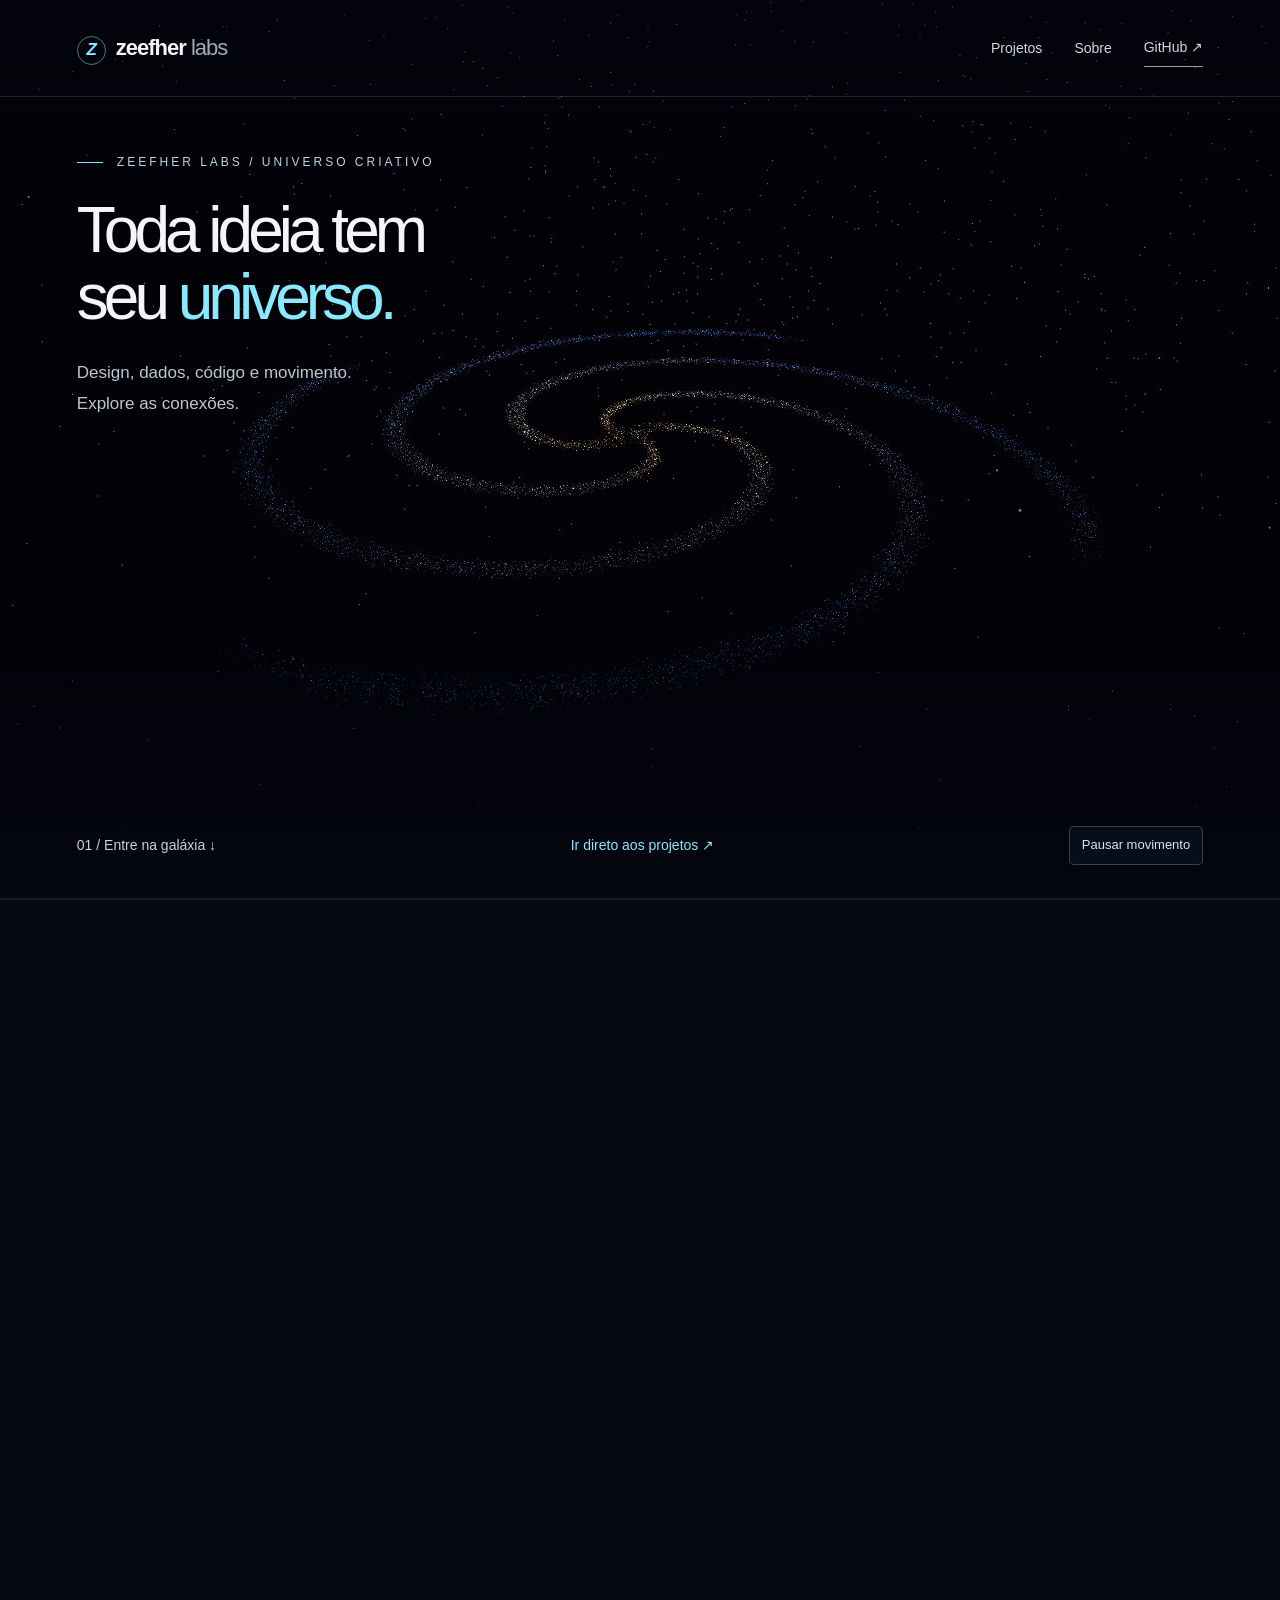
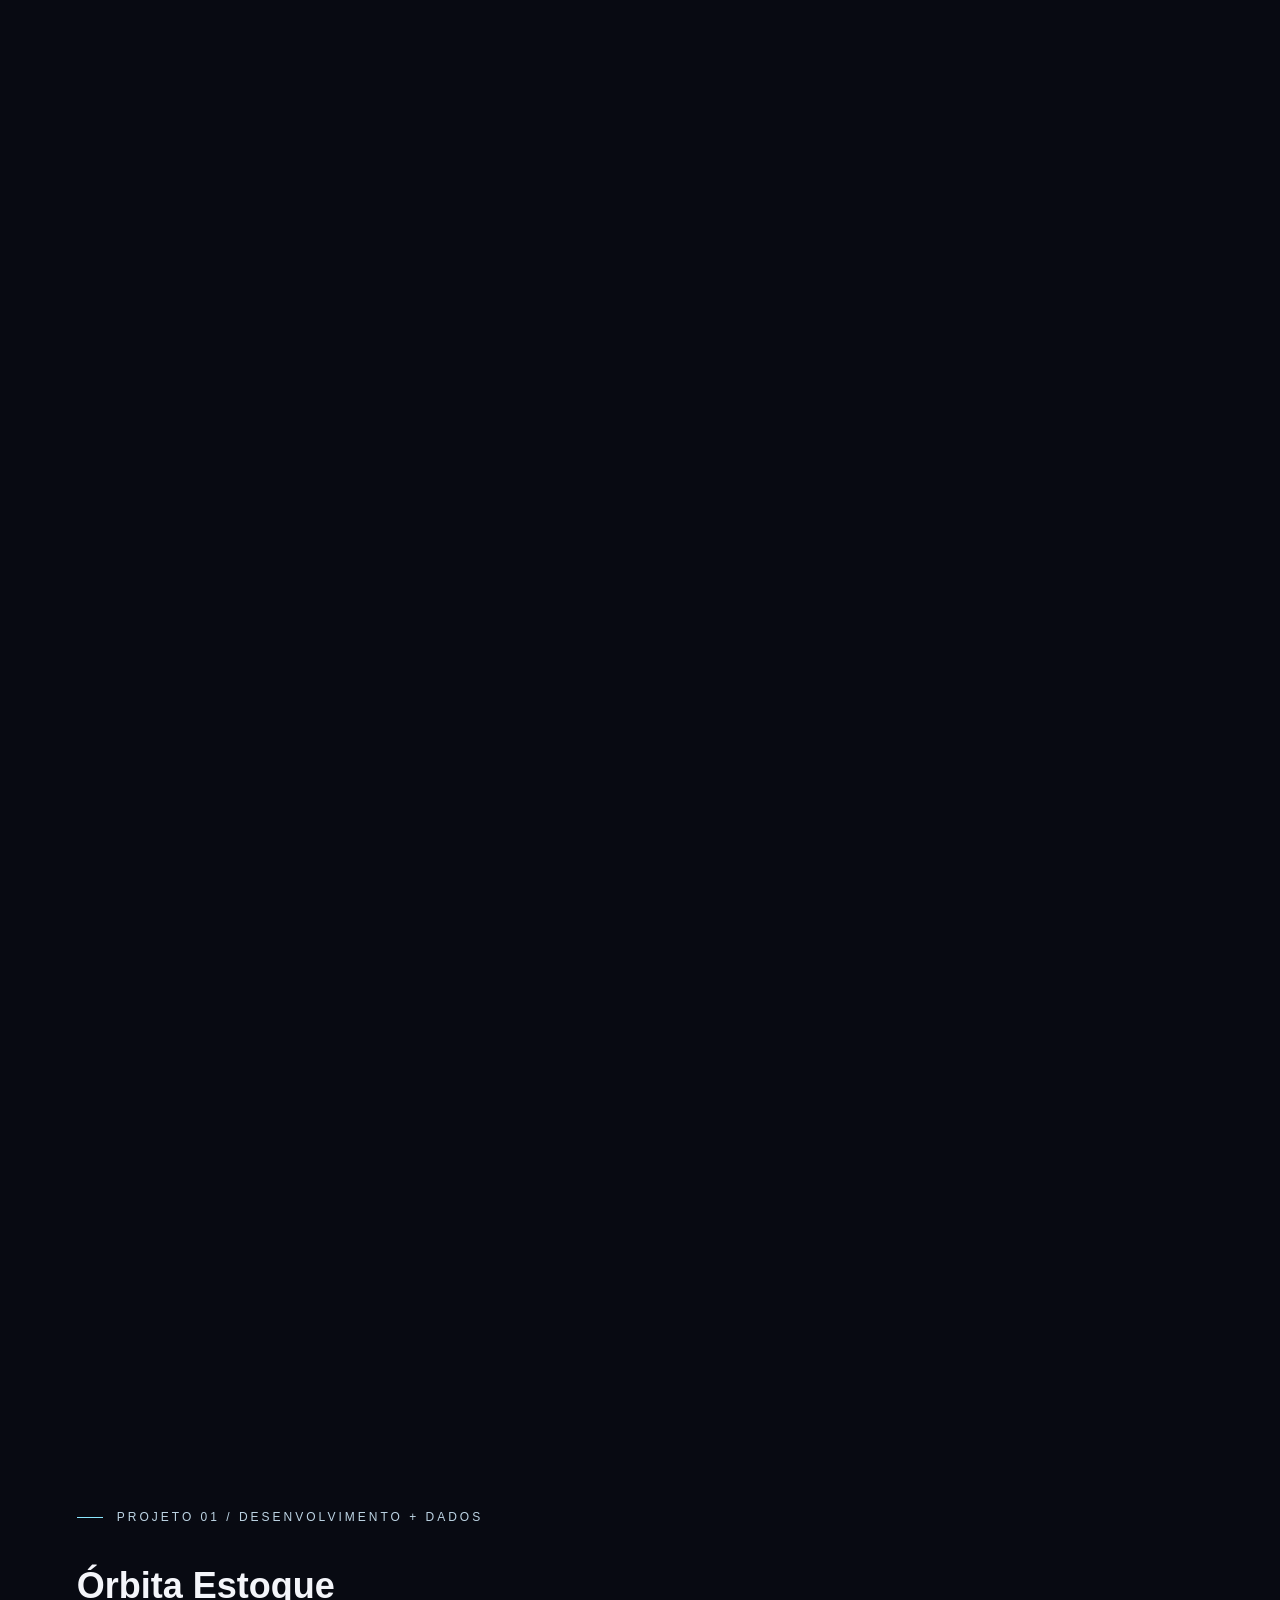
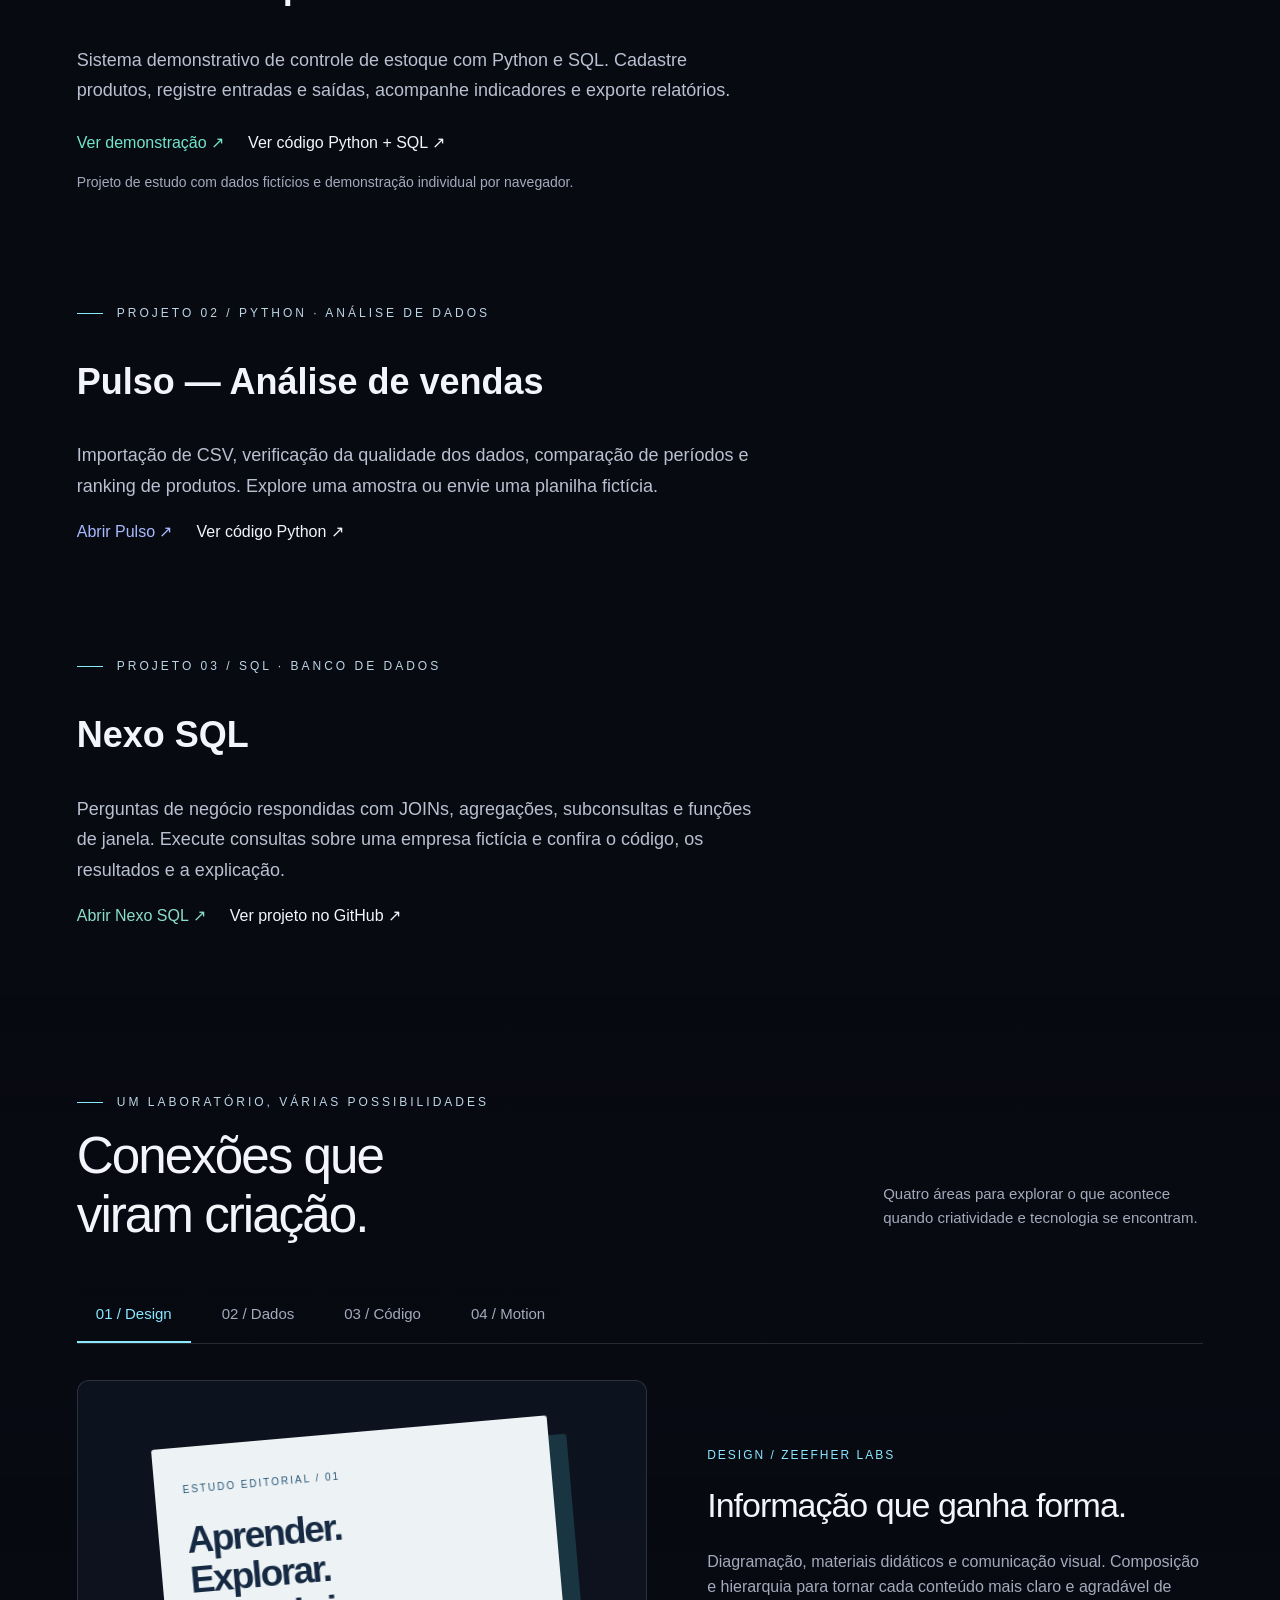
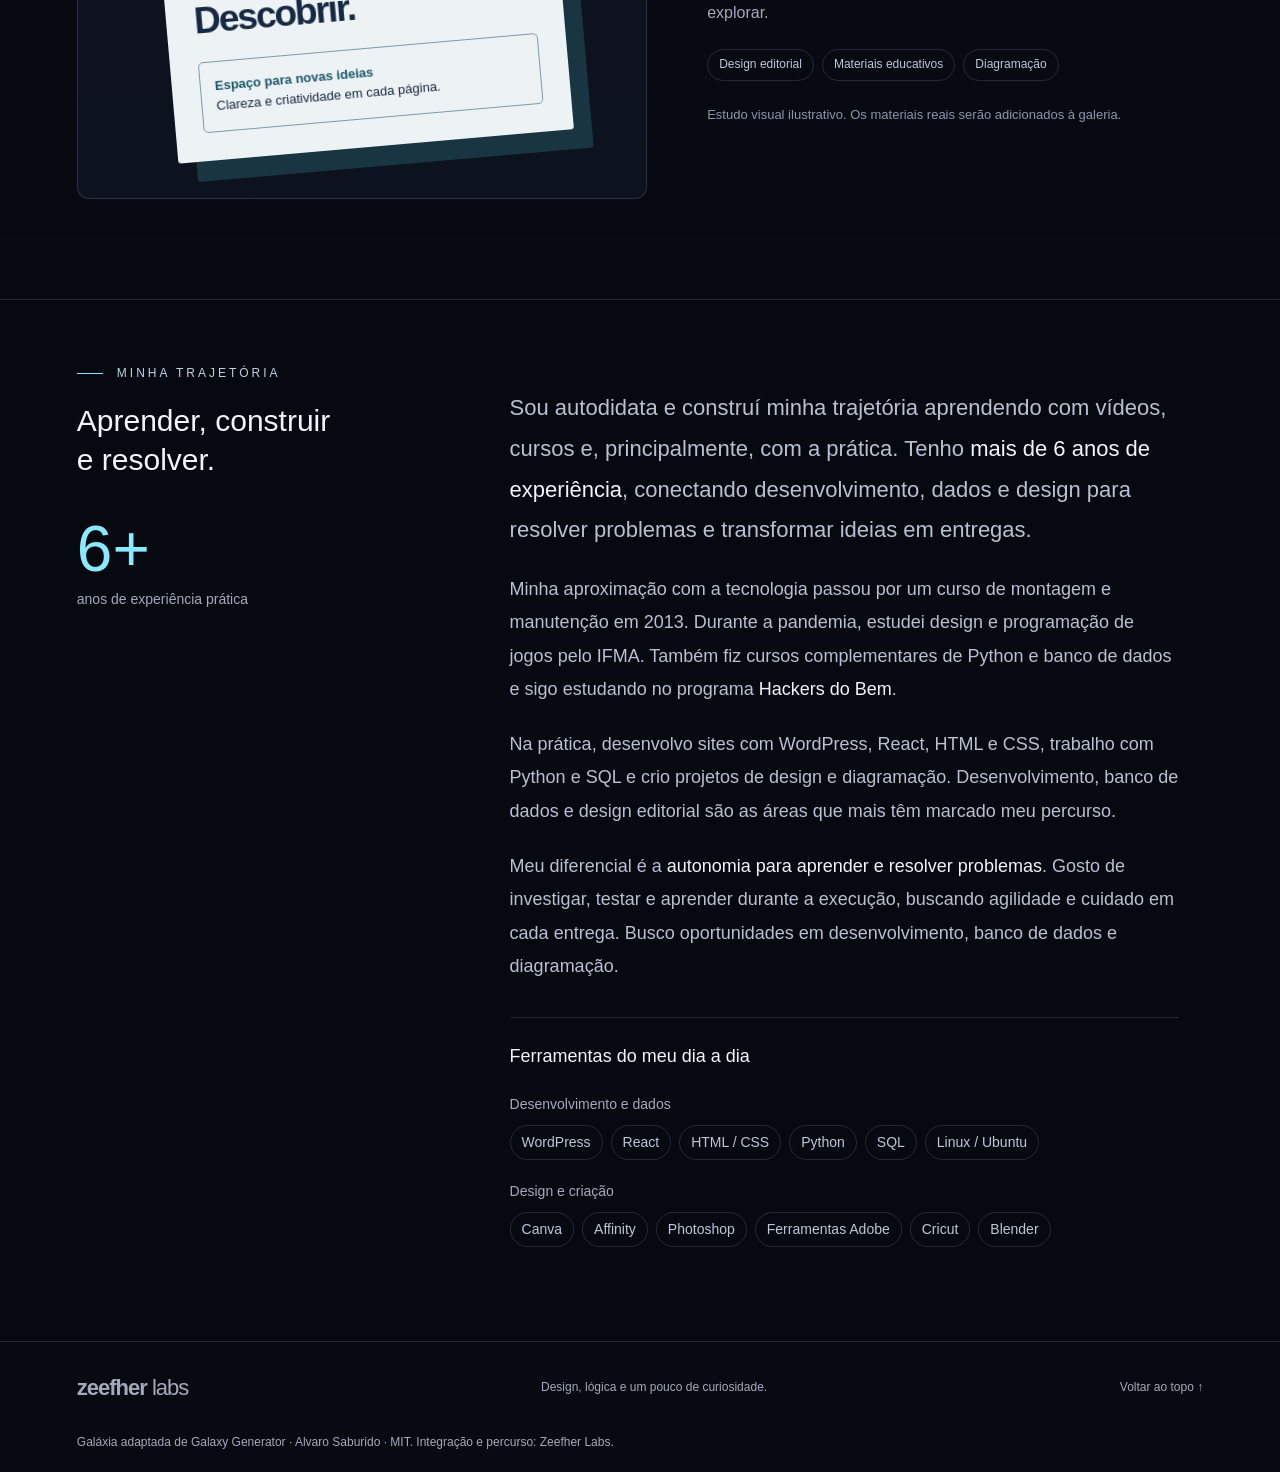
==== commit 48130321: "feat: integrate Nexo SQL business analysis into portfolio" ====
--- a/index.html
+++ b/index.html
@@ -17,7 +17,7 @@
 <body><div class="cosmos" aria-hidden="true"><img class="space-bg" src="[data-uri]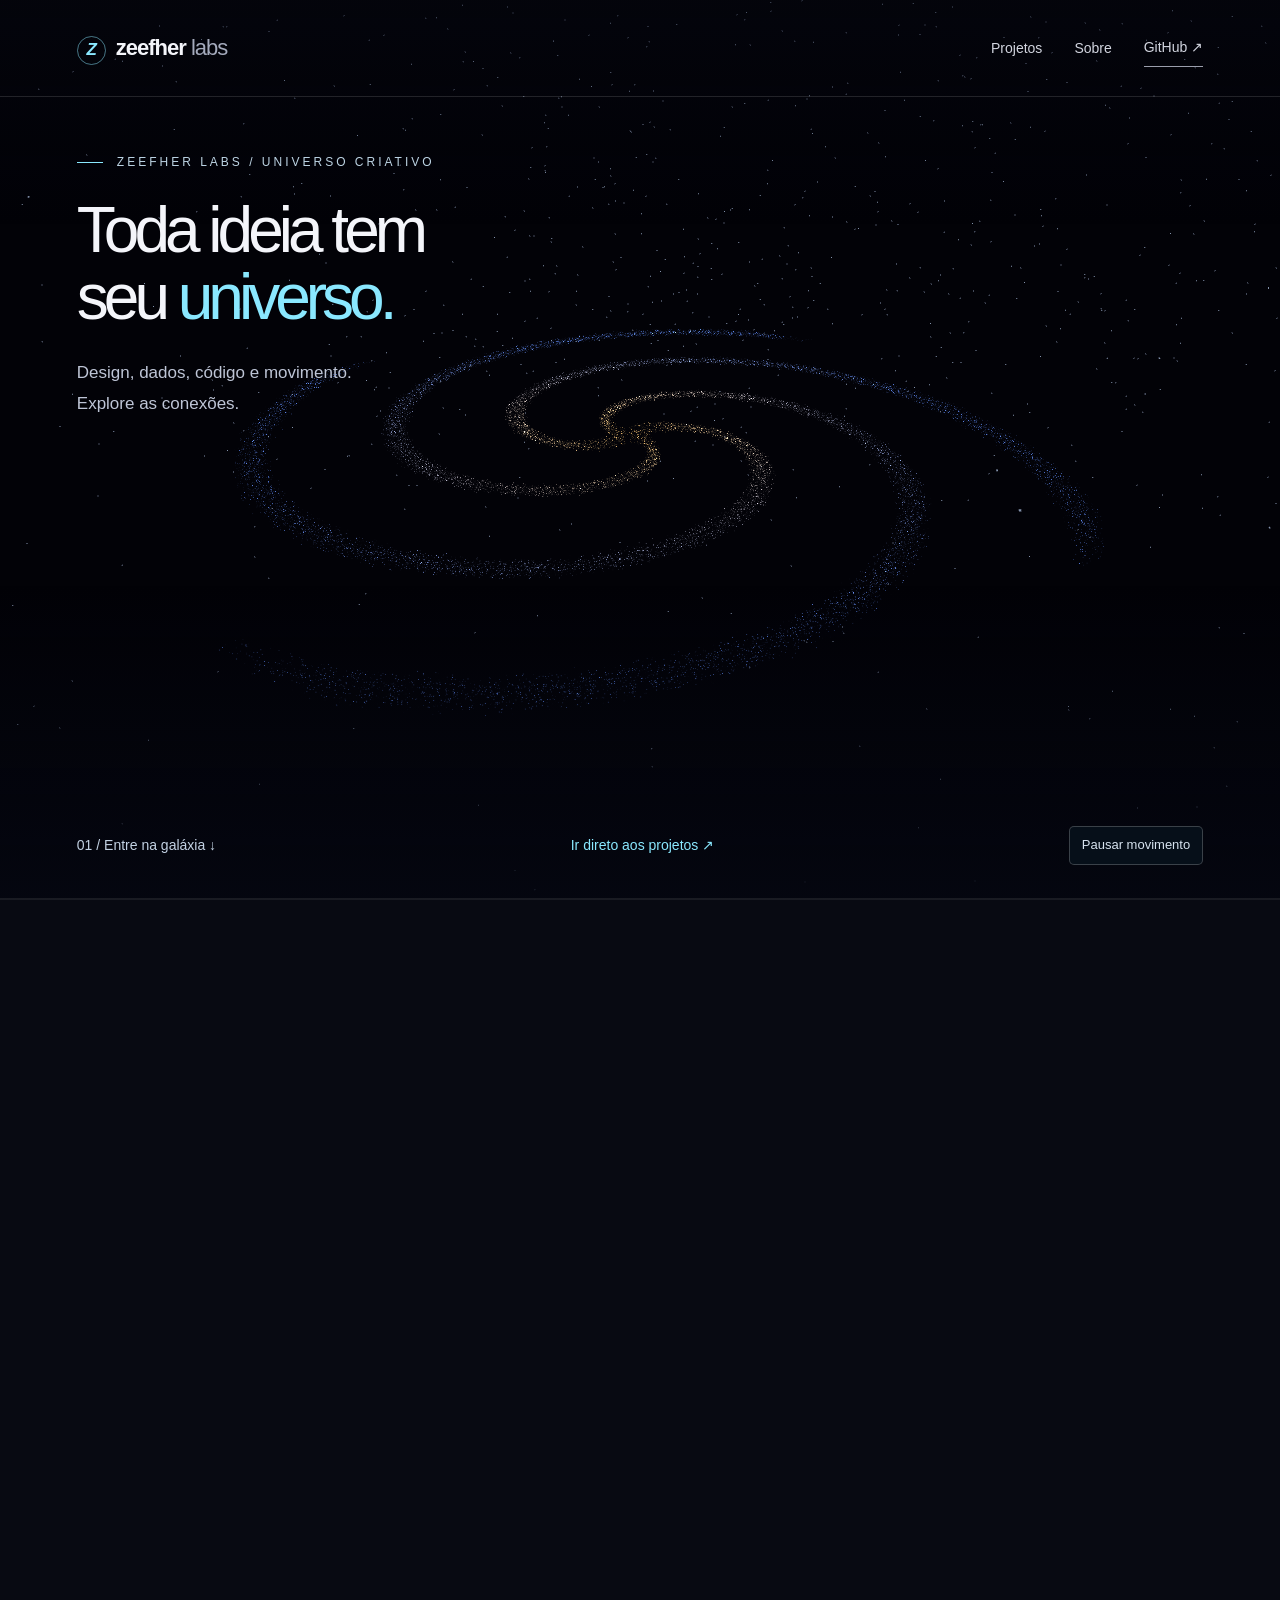
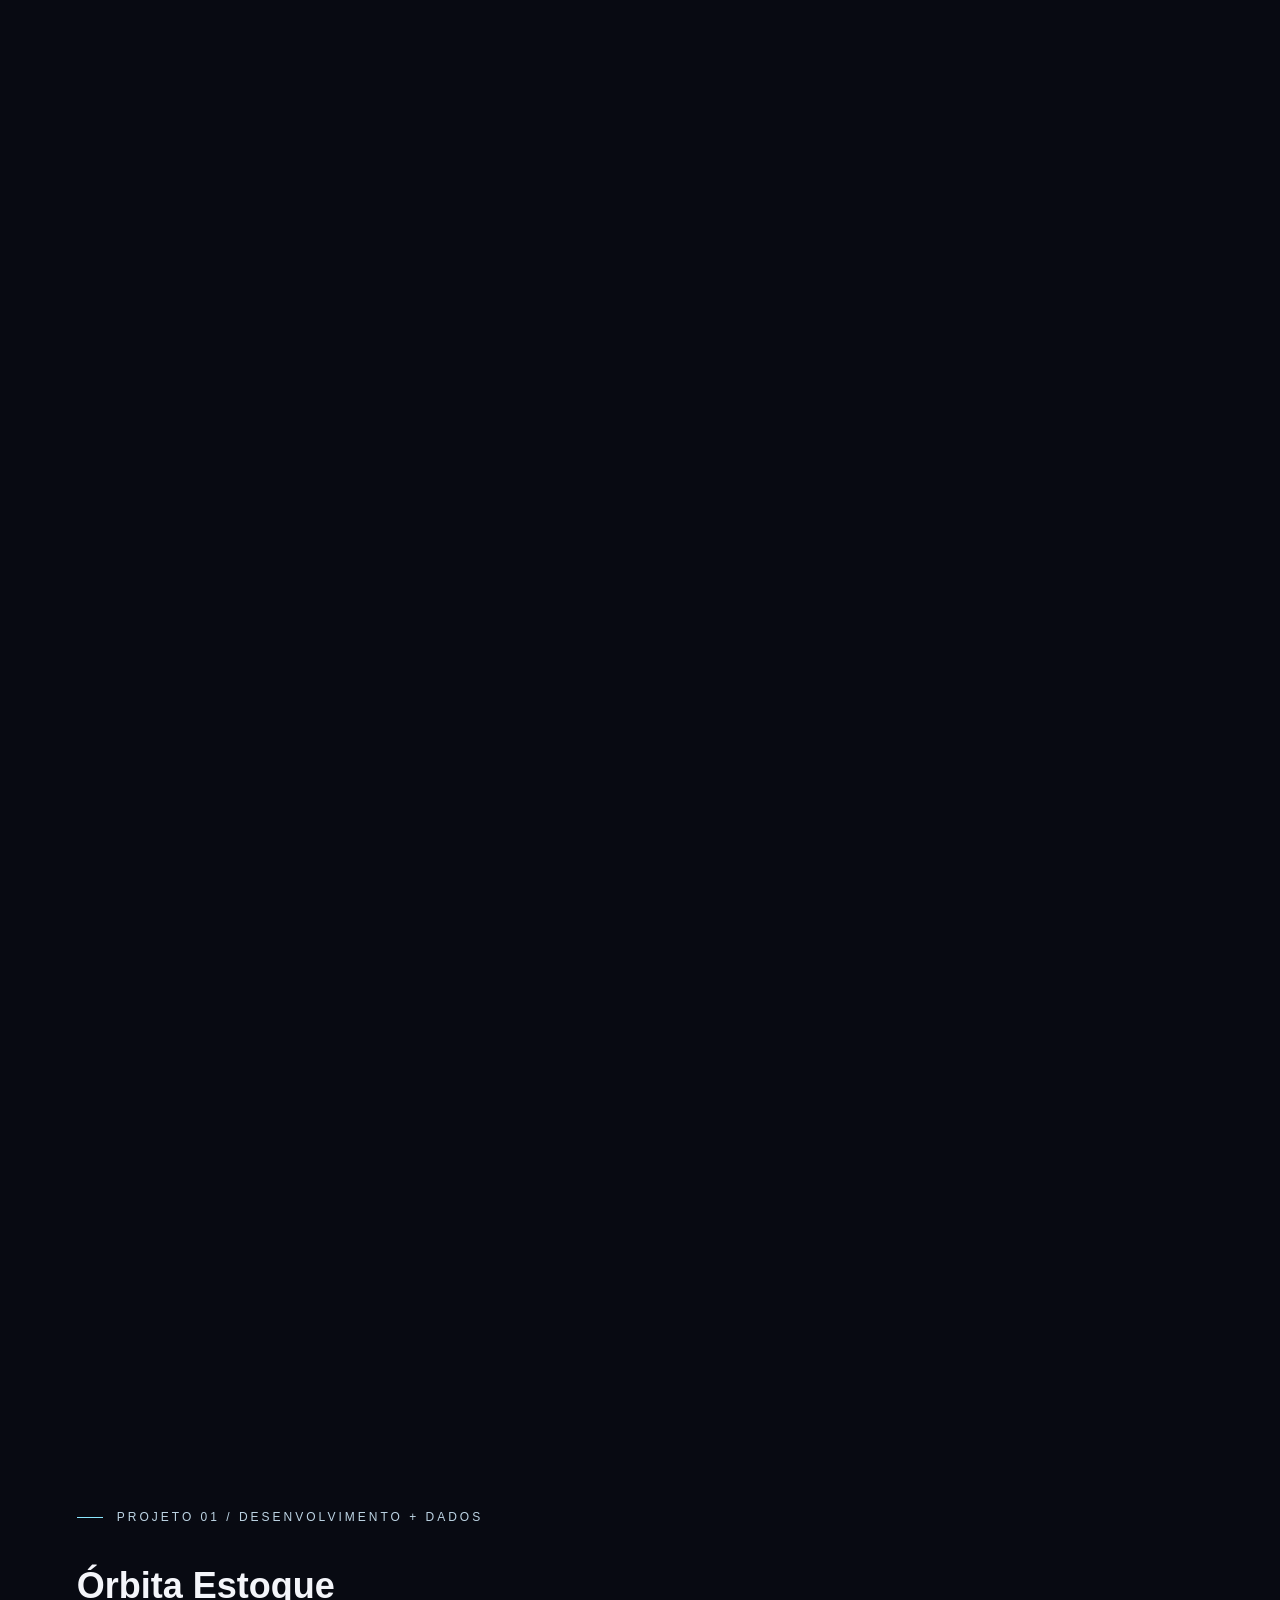
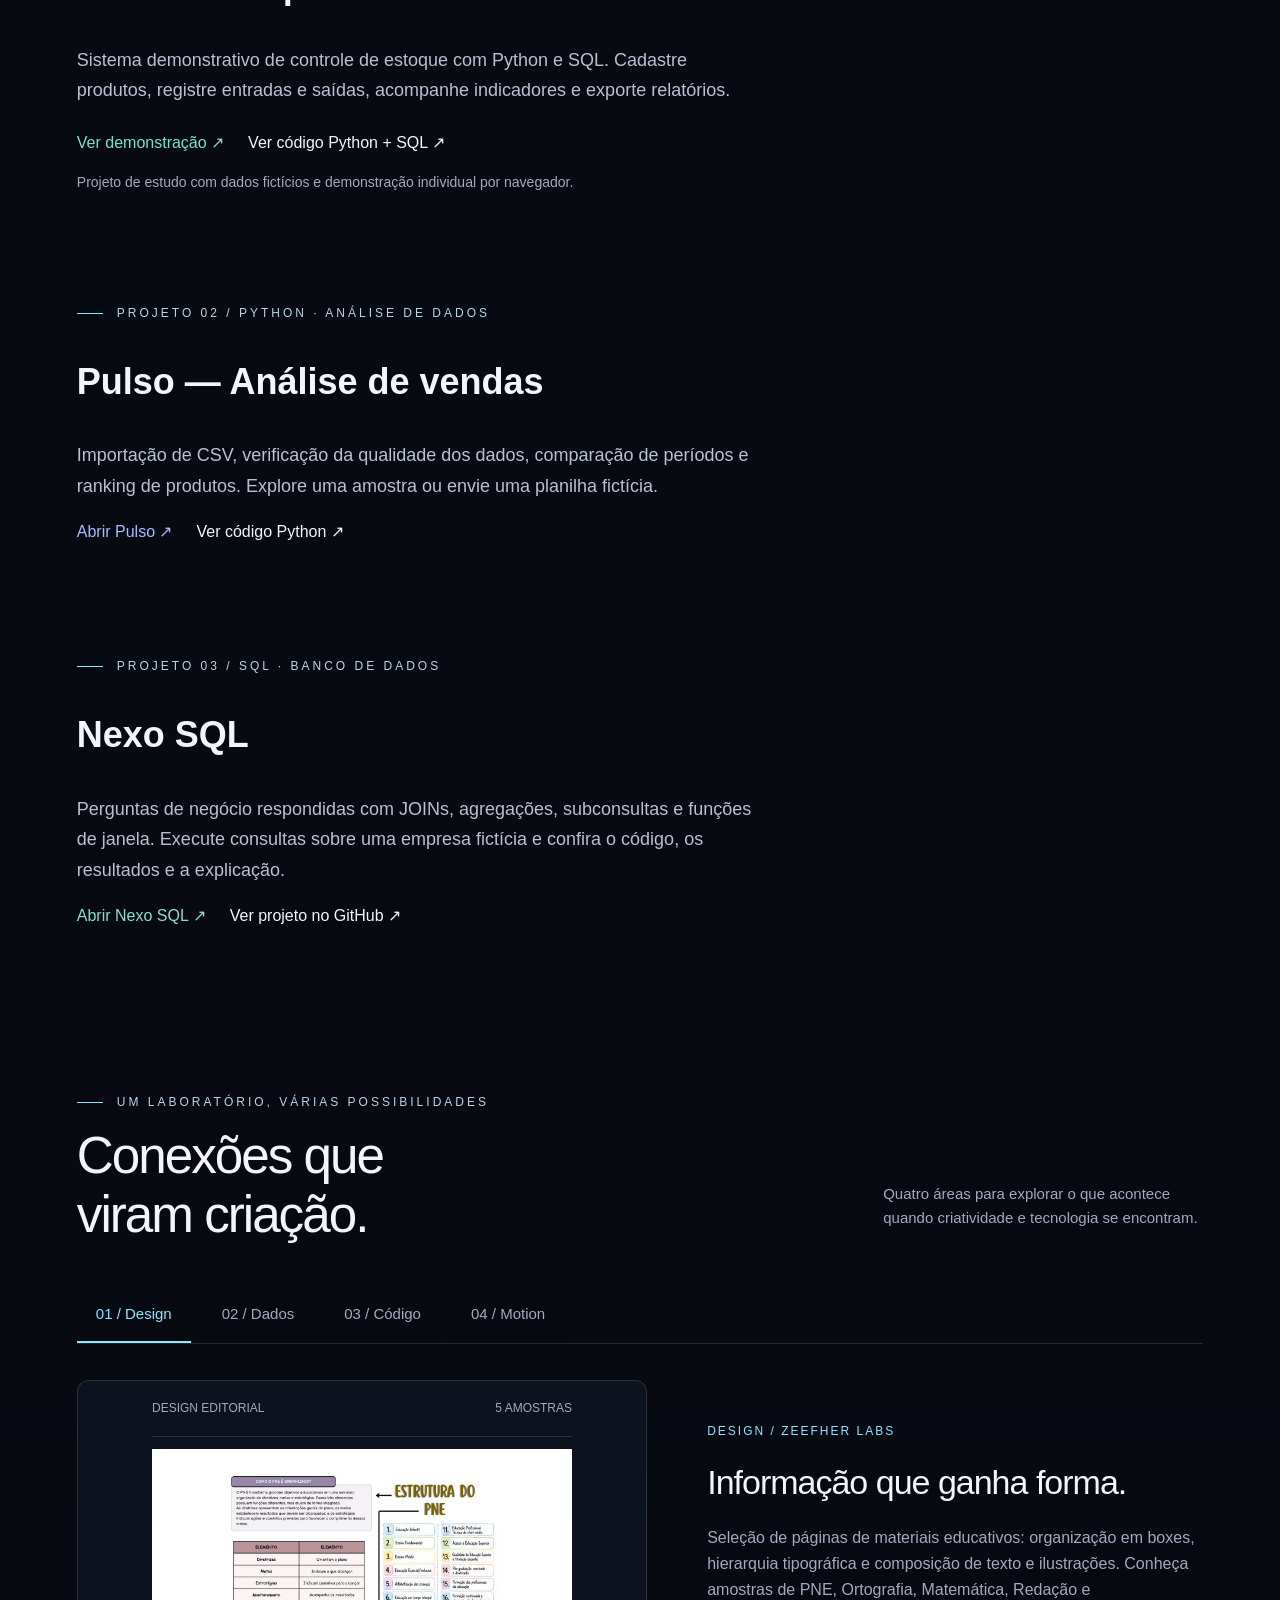
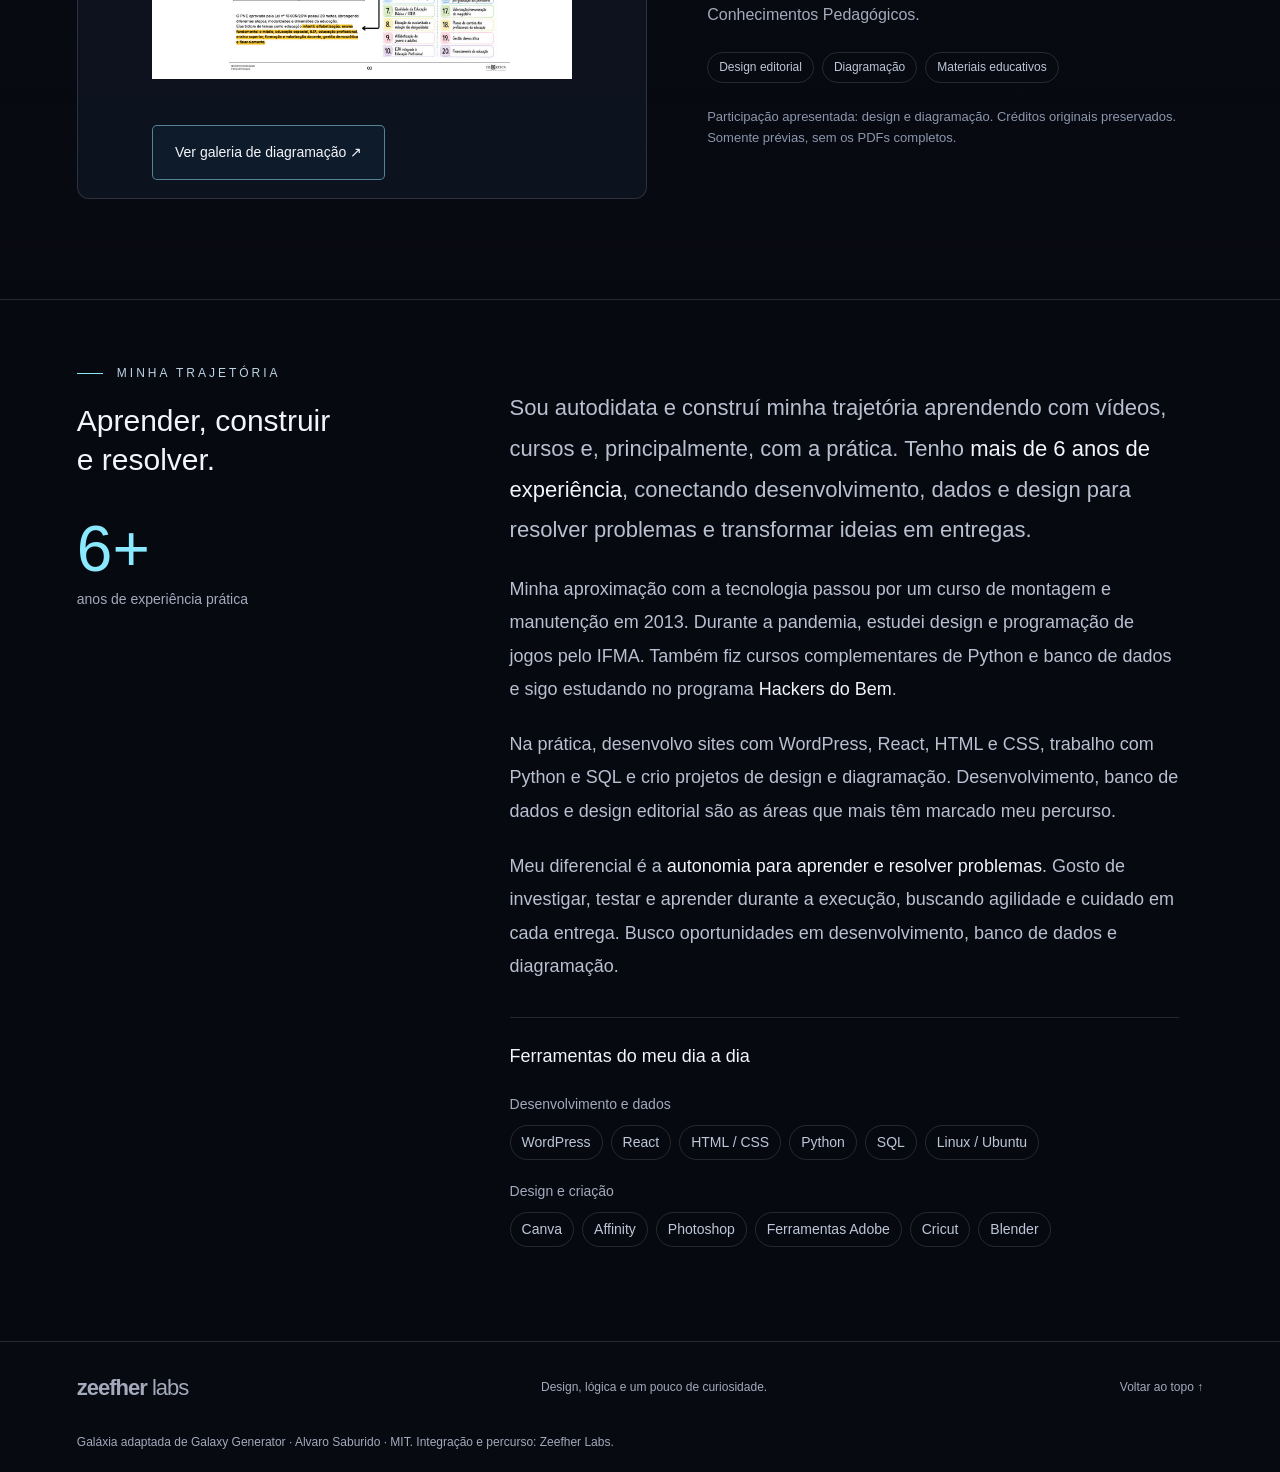
==== commit a13b2500: "feat: add authorized editorial design previews and portfolio gallery" ====
--- a/index.html
+++ b/index.html
@@ -52,7 +52,7 @@
 </script>
 <script>
 const areas={
-design:{label:'Design',title:'Informação que ganha forma.',description:'Diagramação, materiais didáticos e comunicação visual. Composição e hierarquia para tornar cada conteúdo mais claro e agradável de explorar.',tags:['Design editorial','Materiais educativos','Diagramação'],note:'Estudo visual ilustrativo. Os materiais reais serão adicionados à galeria.',visual:'<div class="design-demo"><small>ESTUDO EDITORIAL / 01</small><h4>Aprender.<br>Explorar.<br>Descobrir.</h4><div class="box"><strong>Espaço para novas ideias</strong>Clareza e criatividade em cada página.</div></div>'},
+design:{"label":"Design","title":"Informação que ganha forma.","description":"Seleção de páginas de materiais educativos: organização em boxes, hierarquia tipográfica e composição de texto e ilustrações. Conheça amostras de PNE, Ortografia, Matemática, Redação e Conhecimentos Pedagógicos.","tags":["Design editorial","Diagramação","Materiais educativos"],"note":"Participação apresentada: design e diagramação. Créditos originais preservados. Somente prévias, sem os PDFs completos.","visual":"<div class=\"demo\"><div class=\"demo-top\"><span>DESIGN EDITORIAL</span><span>5 AMOSTRAS</span></div><a href=\"/design\" aria-label=\"Abrir galeria de design e diagramação\"><img src=\"/design/pne.jpg\" alt=\"Amostra de diagramação do material PNE\" loading=\"lazy\" style=\"width:100%;height:auto;max-height:230px;object-fit:contain;background:white;margin:12px 0\"></a><a class=\"primary\" href=\"/design\">Ver galeria de diagramação ↗</a></div>"},
 dados:{label:'Dados',title:'Órbita — controle de estoque.',description:'Aplicação web de controle de estoque com cadastro de produtos, movimentações de entrada e saída, alertas de estoque baixo, indicadores e exportação CSV. O backend usa Python com SQLite e regras de negócio; a demonstração fica isolada para cada visitante.',tags:['Python','SQL / SQLite','API','JavaScript'],note:'Projeto funcional publicado. Use dados fictícios: as alterações da demonstração ficam apenas no navegador de cada visitante.',visual:'<div class="demo"><div class="demo-top"><span>PROJETO 01 / PYTHON + SQL</span><span>ONLINE</span></div><h4>Órbita Estoque</h4><p>Produtos, movimentações e decisões em um só lugar.</p><div style="display:grid;grid-template-columns:repeat(3,1fr);gap:10px;margin:24px 0 4px"><div style="border:1px solid #ffffff21;border-radius:7px;padding:12px"><strong style="display:block;font-size:22px;color:#f4f5fa">5</strong><span style="font-size:10px;color:#8b97ac">PRODUTOS</span></div><div style="border:1px solid #ffffff21;border-radius:7px;padding:12px"><strong style="display:block;font-size:22px;color:#f4f5fa">38</strong><span style="font-size:10px;color:#8b97ac">UNIDADES</span></div><div style="border:1px solid #ffffff21;border-radius:7px;padding:12px"><strong style="display:block;font-size:22px;color:#f4f5fa">2</strong><span style="font-size:10px;color:#8b97ac">ALERTAS</span></div></div><a class="primary" href="/estoque" target="_blank" rel="noopener" aria-label="Abrir demonstração do Órbita Estoque">Abrir projeto <span>↗</span></a><a href="/pulso" style="display:block;margin-top:16px;color:#a8b9ff">Conhecer Pulso — análise de vendas ↗</a><a href="/nexo" style="display:block;margin-top:16px;color:#8cdecc">Conhecer Nexo SQL ↗</a></div>'},
 codigo:{label:'Código',title:'Ideias que você pode explorar.',description:'Sites e interfaces que unem programação e design. Este portfólio é o primeiro experimento do laboratório: navegação por órbitas, movimento e uma experiência adaptada ao celular.',tags:['Web','Interfaces interativas','Responsividade'],note:'Projeto em construção: Zeefher Labs, a experiência que você está navegando.',visual:'<div class="demo"><div class="demo-top"><span>ZEEFHER LABS</span><span>EXPERIMENTO 001</span></div><pre class="code-demo"><em>const</em> laboratorio = {\n  nome: <strong>"Zeefher Labs"</strong>,\n  ingredientes: [\n    <strong>"design"</strong>,\n    <strong>"lógica"</strong>,\n    <strong>"curiosidade"</strong>\n  ],\n  explorar: () =&gt; <strong>criar()</strong>\n};</pre></div>'},
 motion:{label:'Motion',title:'Cada movimento comunica.',description:'Edição de vídeo e animação para dar ritmo às ideias. Uma área dedicada a narrativas visuais, transições e conteúdo em movimento.',tags:['Edição de vídeo','Animação','Narrativa visual'],note:'Animação demonstrativa. Os vídeos e trabalhos reais serão incluídos aqui.',visual:'<div class="motion-demo"><div class="motion-word">em movimento.</div><div class="timeline" aria-hidden="true"></div><p>ESTUDO DE RITMO / LOOP 04s</p></div>'}
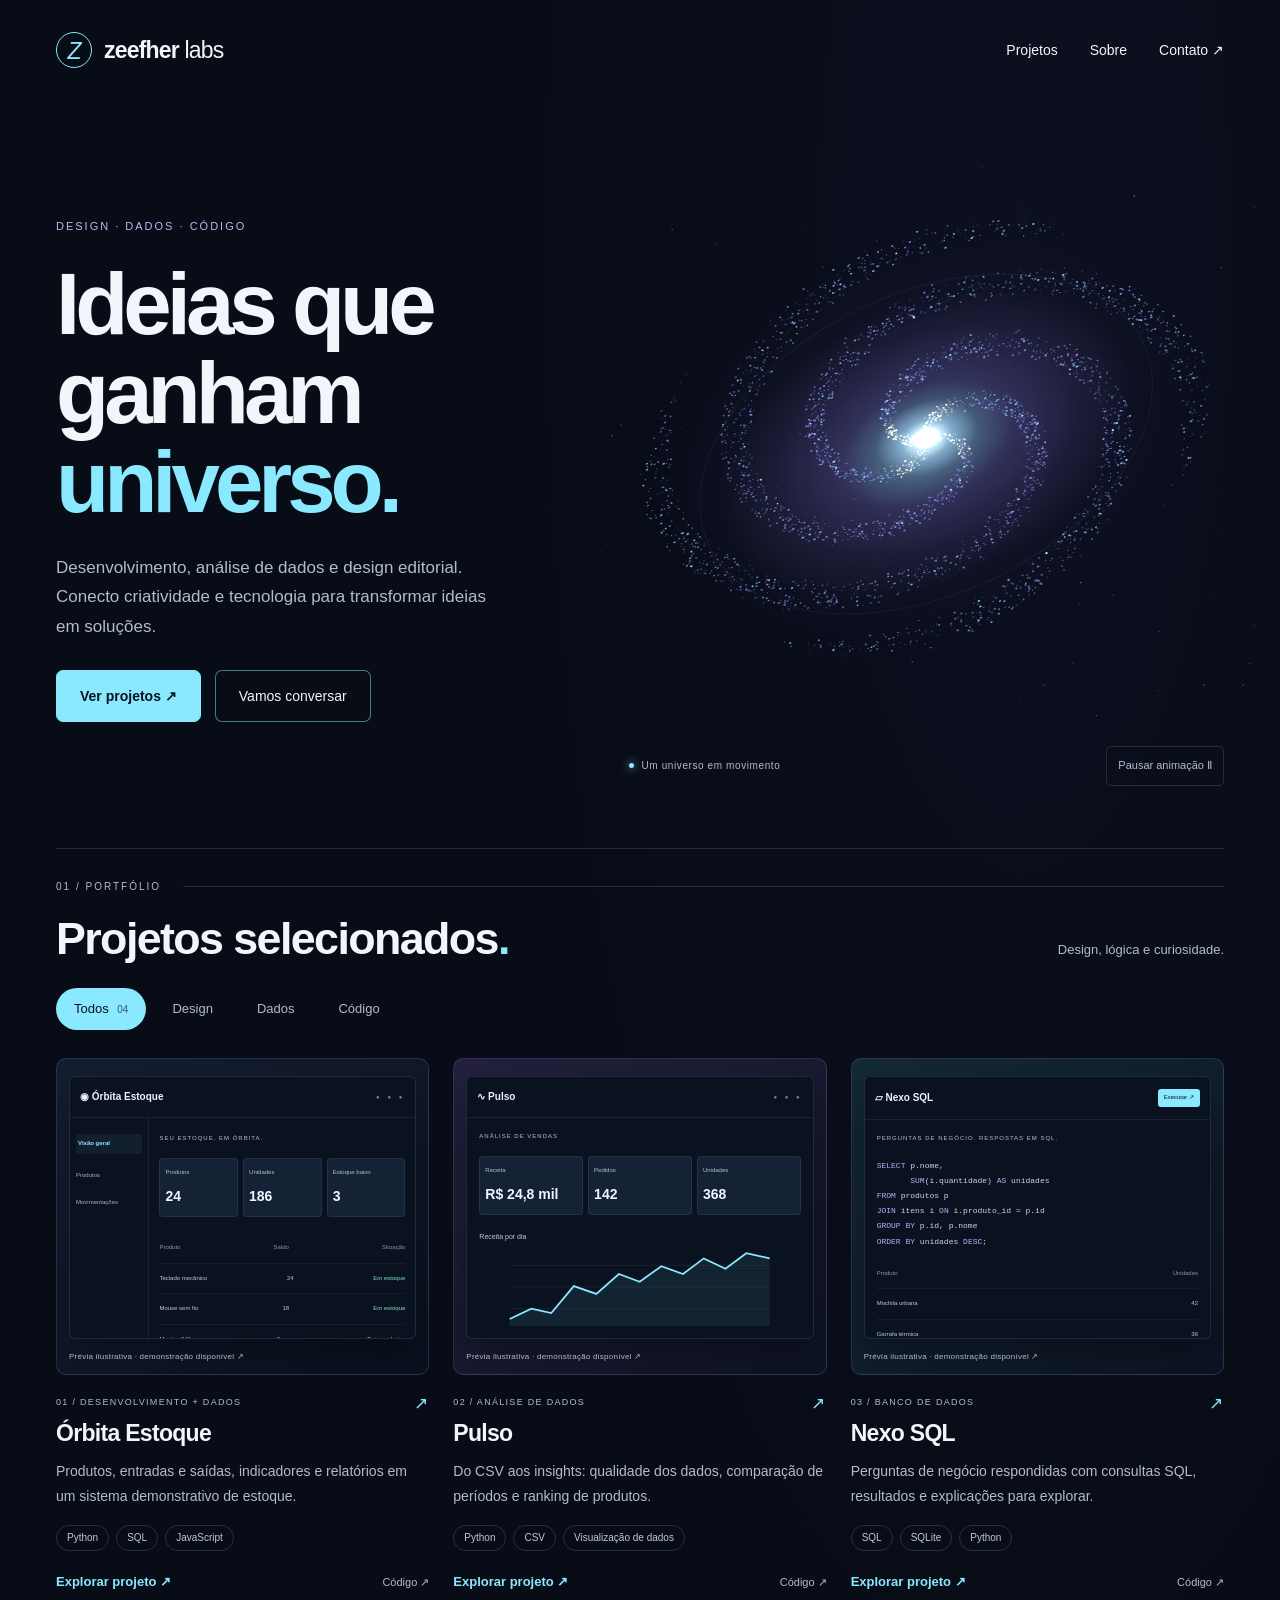
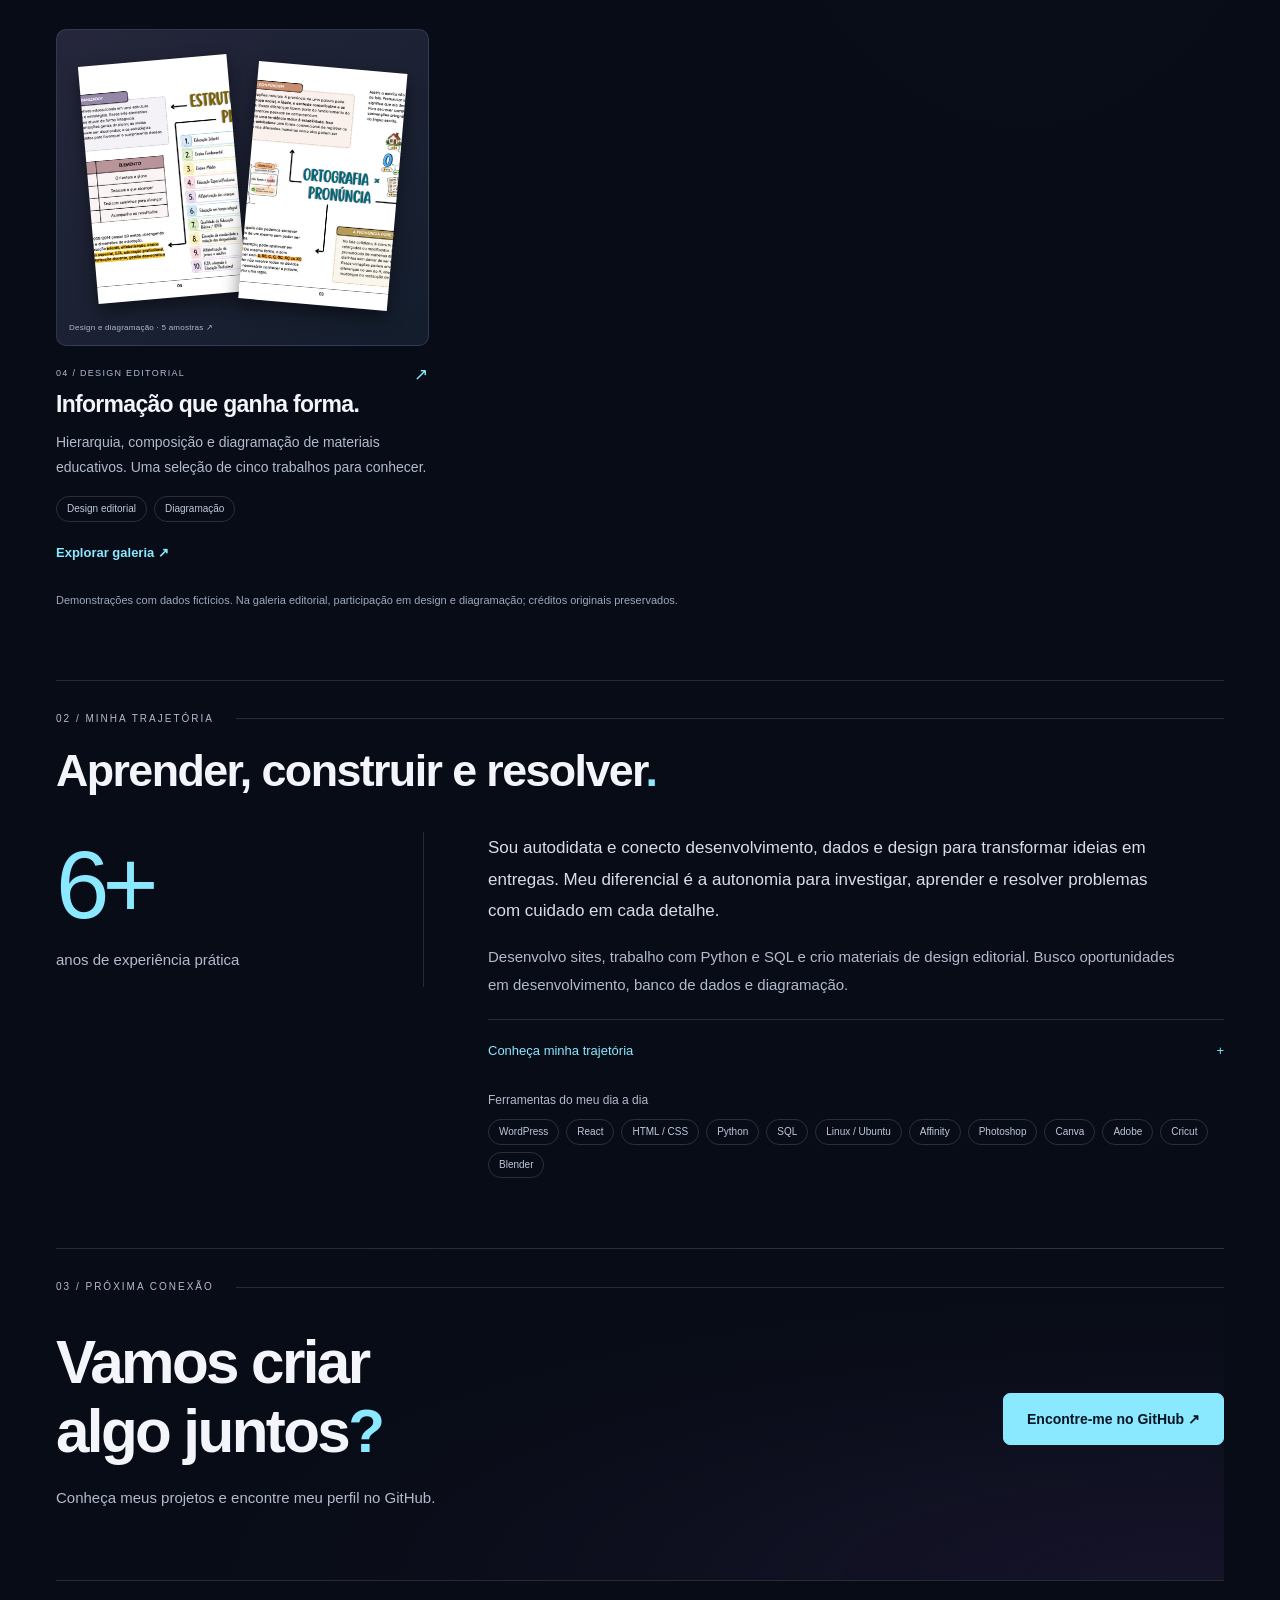
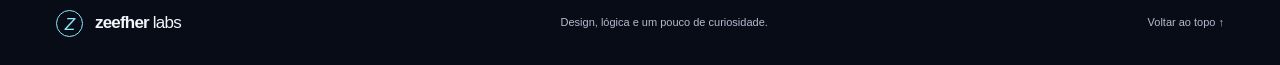
==== commit b0786f92: "Redesign portfolio with animated spiral galaxy and filterable projects" ====
--- a/index.html
+++ b/index.html
@@ -1,121 +1,36 @@
-<!DOCTYPE html>
+<!doctype html>
 <html lang="pt-BR">
 <head>
-<meta charset="UTF-8"><meta name="viewport" content="width=device-width,initial-scale=1">
-<meta name="description" content="Zeefher Labs — um universo de design, dados, código e movimento."><meta name="theme-color" content="#080a12"><title>Zeefher Labs — Explore meu universo</title>
-<link rel="icon" href="data:image/svg+xml,%3Csvg xmlns='http://www.w3.org/2000/svg' viewBox='0 0 40 40'%3E%3Crect width='40' height='40' rx='10' fill='%23080a12'/%3E%3Cpath d='M11 12h19L11 28h19' fill='none' stroke='%237de4ff' stroke-width='3'/%3E%3C/svg%3E">
-<style>
-:root{color-scheme:dark;--bg:#080a12;--ink:#f4f5fa;--muted:#a4aabc;--line:#ffffff21;--accent:#8ae8ff}*{box-sizing:border-box}html{scroll-behavior:smooth;scroll-padding-top:95px}body{margin:0;background:var(--bg);color:var(--ink);font-family:Arial,Helvetica,sans-serif;line-height:1.6}button,a{-webkit-tap-highlight-color:transparent}button{font:inherit}a{color:inherit;text-decoration:none}button,a{touch-action:manipulation}button:focus-visible,a:focus-visible{outline:2px solid var(--accent);outline-offset:7px}::selection{background:#83ddff;color:#080a12}.shell{max-width:1320px;margin:auto;padding:0 6vw}header{position:absolute;z-index:4;top:0;left:0;width:100%;border-bottom:1px solid var(--line)}.nav{height:96px;display:flex;align-items:center;justify-content:space-between;gap:24px}.brand{font-size:22px;font-weight:750;letter-spacing:-1px}.brand span{font-weight:400;color:var(--muted)}.mark{display:inline-flex;align-items:center;justify-content:center;margin-right:10px;width:29px;height:29px;border:1px solid #8ae8ff80;border-radius:50%;font-size:17px;color:var(--accent)}nav{display:flex;gap:32px;align-items:center;font-size:14px}nav a{color:#d2d5df}nav a:hover{color:var(--accent)}.nav-link{border-bottom:1px solid #9a9eac;padding:7px 0}.hero{min-height:820px;height:100svh;max-height:1150px;position:relative;overflow:hidden;display:flex;align-items:center}.space-bg{position:absolute;inset:-5%;width:110%;height:110%;object-fit:cover;opacity:.77;transform:translateY(var(--drift,0px)) scale(1.04);will-change:transform}.shade{position:absolute;inset:0;background:linear-gradient(90deg,#080a12ed 0%,#080a12a8 35%,#080a1222 74%),linear-gradient(0deg,#080a12,transparent 35%)}.hero-grid{position:relative;width:100%;display:grid;grid-template-columns:1fr 1fr;align-items:center;padding-top:100px;gap:20px}.eyebrow{font-size:12px;text-transform:uppercase;letter-spacing:3px;color:#bdd4e4;display:flex;gap:14px;align-items:center}.eyebrow:before{content:'';width:26px;height:1px;background:var(--accent)}h1{font-size:clamp(54px,6.7vw,96px);line-height:1.05;letter-spacing:-5px;font-weight:500;margin:25px 0}h1 em{font-style:normal;color:var(--accent)}.intro{font-size:17px;max-width:365px;color:#bec5d6;line-height:1.85}.primary{display:inline-flex;align-items:center;justify-content:space-between;gap:35px;margin-top:27px;padding:15px 22px;border:1px solid #9beaff80;border-radius:5px;background:#101e2dcc;font-size:14px}.primary:hover{background:#1b354a;border-color:var(--accent)}.orbital{position:relative;aspect-ratio:1;isolation:isolate}.orbit{position:absolute;border:1px solid #c4e3ff24;border-radius:50%;inset:8%;transform:rotate(-23deg) scaleY(.8)}.orbit.two{inset:21%;transform:rotate(30deg);border-style:dashed;border-color:#c4e3ff1a}.core{position:absolute;left:50%;top:50%;transform:translate(-50%,-50%);font-size:13px;letter-spacing:5px;color:#dcf6ff;text-align:center}.core b{display:block;font-size:64px;line-height:1.2;font-weight:400;letter-spacing:-8px;text-shadow:0 0 35px #7eb9ff}.world{position:absolute;background:#091523cf;backdrop-filter:blur(10px);border:1px solid #bbdfff70;border-radius:50%;width:104px;height:104px;display:flex;align-items:center;justify-content:center;flex-direction:column;color:white;cursor:pointer;box-shadow:0 0 45px #65caff13;transition:transform .3s,background .3s,box-shadow .3s}.world span{font-size:11px;letter-spacing:2px;color:var(--muted)}.world b{font-size:16px;font-weight:500}.world:hover,.world:focus-visible{transform:scale(1.12);background:#234764;box-shadow:0 0 55px #65caff55}.world[data-area=design]{top:5%;left:32%}.world[data-area=dados]{top:40%;right:0}.world[data-area=codigo]{bottom:0;left:43%}.world[data-area=motion]{top:49%;left:0}.orbit-hint{position:absolute;bottom:-52px;width:100%;text-align:center;color:#a8b4c6;font-size:12px;letter-spacing:1px}.hero-bottom{position:absolute;bottom:32px;left:6vw;right:6vw;display:flex;justify-content:space-between;align-items:center;border-top:1px solid var(--line);padding-top:20px;font-size:12px;letter-spacing:1px;color:#9ba8bb}.hero-bottom a{color:#d2dae5}.shoot{position:absolute;top:20%;right:-20%;width:160px;height:1px;background:linear-gradient(90deg,transparent,#d5f8ff);transform:rotate(-35deg);animation:shoot 11s linear infinite;opacity:0;pointer-events:none}@keyframes shoot{0%,80%{opacity:0;translate:0 0}82%{opacity:1}90%,100%{opacity:0;translate:-80vw 45vh}}section.work{padding-top:100px;padding-bottom:100px}.section-heading{display:flex;align-items:end;justify-content:space-between;gap:30px;margin-bottom:42px}.section-heading h2{font-size:clamp(34px,4vw,54px);line-height:1.15;font-weight:400;letter-spacing:-2px;margin:15px 0 0}.section-heading>p{color:var(--muted);max-width:320px;font-size:15px}.tabs{display:flex;gap:12px;border-bottom:1px solid var(--line);margin-bottom:36px;overflow-x:auto}.tab{flex-shrink:0;background:none;border:0;border-bottom:2px solid transparent;color:var(--muted);padding:15px 19px;cursor:pointer;font-size:15px}.tab[aria-selected=true]{color:var(--accent);border-color:var(--accent)}.project{display:grid;grid-template-columns:1.15fr 1fr;gap:60px;align-items:center;animation:enter .45s ease-out}.visual{aspect-ratio:1.36;background:#0f1421;border:1px solid var(--line);border-radius:12px;padding:30px;display:flex;align-items:center;justify-content:center;overflow:hidden}.project small{font-size:12px;letter-spacing:2px;color:var(--accent);text-transform:uppercase}.project h3{font-size:34px;font-weight:400;letter-spacing:-1px;margin:12px 0}.project p{color:var(--muted);font-size:16px}.tags{display:flex;gap:8px;flex-wrap:wrap;margin-top:24px}.tags span{border:1px solid var(--line);padding:5px 11px;font-size:12px;border-radius:20px;color:#bdc7d7}.note{margin-top:24px;font-size:13px!important;color:#8b97ac!important}.demo{width:100%;max-width:420px}.demo-top{display:flex;justify-content:space-between;border-bottom:1px solid var(--line);padding-bottom:17px;font-size:12px;color:var(--muted)}.demo h4{font-size:24px;font-weight:400;margin:20px 0 0}.demo p{font-size:12px;margin:0}.bars{height:130px;display:flex;align-items:end;gap:13px;margin:25px 0 13px}.bars i{flex:1;background:#74ccec;border-radius:4px 4px 0 0;opacity:.7}.bars i:nth-child(2n){background:#9b9cf5}.axis{display:flex;justify-content:space-between;color:#8b97ac;font-size:12px}.design-demo{background:#edf2f5;color:#152942;transform:rotate(-5deg);padding:28px;width:78%;box-shadow:18px 20px 0 #193541;border-radius:3px}.design-demo small{color:#275677;font-size:10px}.design-demo h4{font-size:37px;line-height:1.1;letter-spacing:-2px;margin:20px 0}.design-demo .box{border:1px solid #7b9ba9;padding:14px;font-size:13px;border-radius:5px}.design-demo .box strong{display:block;color:#1b5767}.code-demo{font-family:monospace;font-size:14px;line-height:2;color:#b5c8df;white-space:pre-wrap}.code-demo em{color:#ae9eea;font-style:normal}.code-demo strong{color:var(--accent);font-weight:400}.motion-demo{width:100%;text-align:center}.motion-word{font-size:clamp(38px,5vw,60px);letter-spacing:-3px;animation:motion 4s ease-in-out infinite;color:#c1b7ff}.timeline{height:32px;border:1px solid #8a7fbc;margin-top:30px;border-radius:4px;position:relative;background:repeating-linear-gradient(90deg,#8a7fbc33 0 28px,transparent 28px 32px);overflow:hidden}.timeline:after{content:'';position:absolute;top:0;bottom:0;width:2px;background:white;animation:timeline 4s linear infinite}.motion-demo p{font-size:12px;color:#9e96b9;margin-top:14px}@keyframes timeline{from{left:0}to{left:100%}}@keyframes motion{0%,100%{letter-spacing:-3px;transform:translateY(0)}50%{letter-spacing:5px;transform:translateY(-8px)}}@keyframes enter{from{opacity:.3;transform:translateY(12px)}to{opacity:1;transform:none}}.about{border-top:1px solid var(--line);padding-top:64px;padding-bottom:70px;display:grid;grid-template-columns:1fr 2fr;gap:50px}.about h2{font-size:24px;font-weight:400;margin:0}.about p{font-size:22px;line-height:1.7;max-width:770px;margin:0;color:#b9c0d0}.about strong{color:var(--ink);font-weight:400}footer{border-top:1px solid var(--line)}.footer{display:flex;align-items:center;justify-content:space-between;padding-top:28px;padding-bottom:28px;gap:20px;color:var(--muted);font-size:12px}.footer a:hover{color:var(--accent)}
-@media(min-width:1500px){.shell{padding-left:60px;padding-right:60px}}@media(max-width:800px){.hero{height:auto;min-height:1080px}.hero-grid{grid-template-columns:1fr;padding-top:155px;padding-bottom:145px}.hero-copy{max-width:520px}h1{font-size:64px;letter-spacing:-3px}.orbital{width:340px;max-width:90%;margin:35px auto 15px}.world{width:80px;height:80px}.world b{font-size:14px}.world span{font-size:10px}.core b{font-size:48px}.core{font-size:10px}.orbit-hint{bottom:-34px}.shade{background:linear-gradient(0deg,#080a12,transparent 50%,#080a12aa),linear-gradient(90deg,#080a12a0,transparent)}.nav{height:80px}.brand{font-size:19px}nav{gap:18px}.nav-link{display:none}.section-heading{display:block}.section-heading>p{max-width:100%}.project{grid-template-columns:1fr;gap:24px}.visual{aspect-ratio:1.45}.about{grid-template-columns:1fr;gap:24px}.about p{font-size:19px}section.work{padding-top:65px;padding-bottom:65px}.tab{padding:13px 15px}.footer{flex-wrap:wrap}.hero-bottom{font-size:10px}.hero-bottom span{max-width:150px}.space-bg{object-position:65% center}.intro{max-width:100%}}@media(prefers-reduced-motion:reduce){html{scroll-behavior:auto}*,*:before,*:after{animation:none!important;transition:none!important}.space-bg{transform:none;will-change:auto}}
-.about h2{margin-top:18px;font-size:30px;line-height:1.3}.experience{margin-top:32px;display:flex;flex-direction:column}.experience strong{font-size:64px;line-height:1.2;color:var(--accent);font-weight:400}.experience span{font-size:14px;color:var(--muted)}.story p{font-size:18px;line-height:1.85;margin-bottom:22px}.story p:first-child{font-size:22px}.toolkit{border-top:1px solid var(--line);margin-top:34px;padding-top:24px}.toolkit h3{font-size:18px;font-weight:500;margin:0 0 22px}.tool-group{margin-top:20px}.tool-group h4{font-size:14px;color:var(--muted);font-weight:400;margin:0}.tool-group .tags{margin-top:10px}.tool-group .tags span{font-size:14px}@media(max-width:800px){.story p,.story p:first-child{font-size:18px}.experience{margin-top:20px}.experience strong{font-size:48px}}
-
-body{isolation:isolate}.cosmos{position:fixed;inset:0;z-index:-1;overflow:hidden;pointer-events:none;background:#080a12}.cosmos .space-bg{inset:-18%;width:136%;height:136%;max-width:none;opacity:var(--cosmos-opacity,.8);transform:translate3d(var(--space-x,0px),var(--space-y,0px),0) scale(var(--space-scale,1));filter:hue-rotate(var(--space-hue,0deg));will-change:transform;object-position:65% center}.cosmos-shade{position:absolute;inset:0;background:linear-gradient(90deg,#080a12e8,#080a1240),linear-gradient(0deg,#080a1266,transparent 70%)}.hero .shade{background:linear-gradient(0deg,#080a1266,transparent 40%)}section.work{background:linear-gradient(180deg,transparent,#080a1255 30%,#080a1277 75%,transparent)}.about{background:#080a1277}.visual{background:#0f1421e8}.tab{background:#080a1280}.story{background:#080a1266;padding:24px;border-radius:12px}footer{background:#080a1299}@media(prefers-reduced-motion:reduce){.cosmos .space-bg{transform:none!important;filter:none!important;opacity:.5!important;will-change:auto}}
-
-.journey{height:220svh;position:relative}.journey-stage{height:100svh;min-height:650px;position:sticky;top:0;overflow:hidden;background:#050711}#galaxy-flight{position:absolute;inset:0;width:100%;height:100%;opacity:.95}.journey-vignette{position:absolute;inset:0;pointer-events:none;background:linear-gradient(180deg,#05071177,transparent 25%,transparent 65%,#050711dd)}.flight-copy{position:absolute;top:20%;left:6vw;pointer-events:none;opacity:var(--copy-alpha,1);transform:translateY(var(--copy-y,0px))}.flight-copy h1{font-size:clamp(46px,6vw,86px)}.flight-copy .intro{font-size:17px}.destinations{position:absolute;inset:0;pointer-events:none}.destination{position:absolute;pointer-events:auto;border:1px solid #94d5ff44;border-radius:8px;background:#07111bd9;color:#f4f5fa;text-align:left;padding:17px 22px;cursor:pointer;min-width:155px;transform:translate(-50%,-50%) scale(var(--dest-scale,.88));transition:background .2s,border-color .2s}.destination:hover{background:#172c40;border-color:#96e8ff}.destination span,.destination small{display:block;font-size:12px;color:#b1c7d7;letter-spacing:1px}.destination b{font-size:25px;font-weight:400;display:block;margin:4px 0}.destination[data-area=design]{left:65%;top:28%}.destination[data-area=dados]{left:84%;top:50%}.destination[data-area=codigo]{left:61%;top:76%}.destination[data-area=motion]{left:36%;top:69%}.flight-controls{position:absolute;bottom:35px;left:6vw;right:6vw;display:flex;align-items:center;gap:24px;justify-content:space-between;font-size:14px;color:#c3d2e4}.flight-controls a{color:var(--accent)}#motion-toggle{border:1px solid #ffffff35;background:#07111be6;color:#d7e3ef;border-radius:5px;padding:8px 12px;cursor:pointer;font-size:13px}.flight-track{position:absolute;bottom:0;left:0;right:0;height:2px;background:#ffffff15}.flight-track i{display:block;width:100%;height:100%;background:var(--accent);transform:scaleX(var(--flight-progress,0));transform-origin:left}.flight-static .journey{height:100svh}.flight-static .flight-copy{opacity:1;transform:none}.flight-static .flight-track{display:none}
-@media(max-width:800px){.journey{height:190svh}.journey-stage{min-height:720px}.flight-copy{top:15%;left:6vw}.flight-copy h1{font-size:46px;letter-spacing:-2px}.flight-copy .eyebrow{font-size:11px;letter-spacing:2px}.destination{min-width:132px;padding:10px 14px}.destination b{font-size:21px}.destination span,.destination small{font-size:12px;letter-spacing:0}.destination[data-area=design]{left:27%;top:55%}.destination[data-area=dados]{left:74%;top:55%}.destination[data-area=codigo]{left:27%;top:74%}.destination[data-area=motion]{left:74%;top:74%}.flight-controls{bottom:18px;gap:10px;flex-wrap:wrap;font-size:13px}.flight-instruction{width:100%;font-size:12px}.flight-static .journey{height:max(100svh,720px)}}
-.journey{height:340svh}.flight-copy{top:17%;left:6vw}.flight-copy h1{font-size:clamp(40px,5vw,70px)}.destination{opacity:var(--destination-alpha,0);transition:opacity .25s,background .2s}.destination:focus-visible{opacity:1}.destination[data-area=design]{left:18%;top:65%}.destination[data-area=dados]{left:40%;top:76%}.destination[data-area=codigo]{left:62%;top:76%}.destination[data-area=motion]{left:84%;top:65%}@media(max-width:800px){.journey{height:300svh}.destination[data-area=design]{left:25%;top:56%}.destination[data-area=dados]{left:75%;top:56%}.destination[data-area=codigo]{left:25%;top:74%}.destination[data-area=motion]{left:75%;top:74%}}.flight-static .destination{opacity:1}</style></head>
-<body><div class="cosmos" aria-hidden="true"><img class="space-bg" src="[data-uri]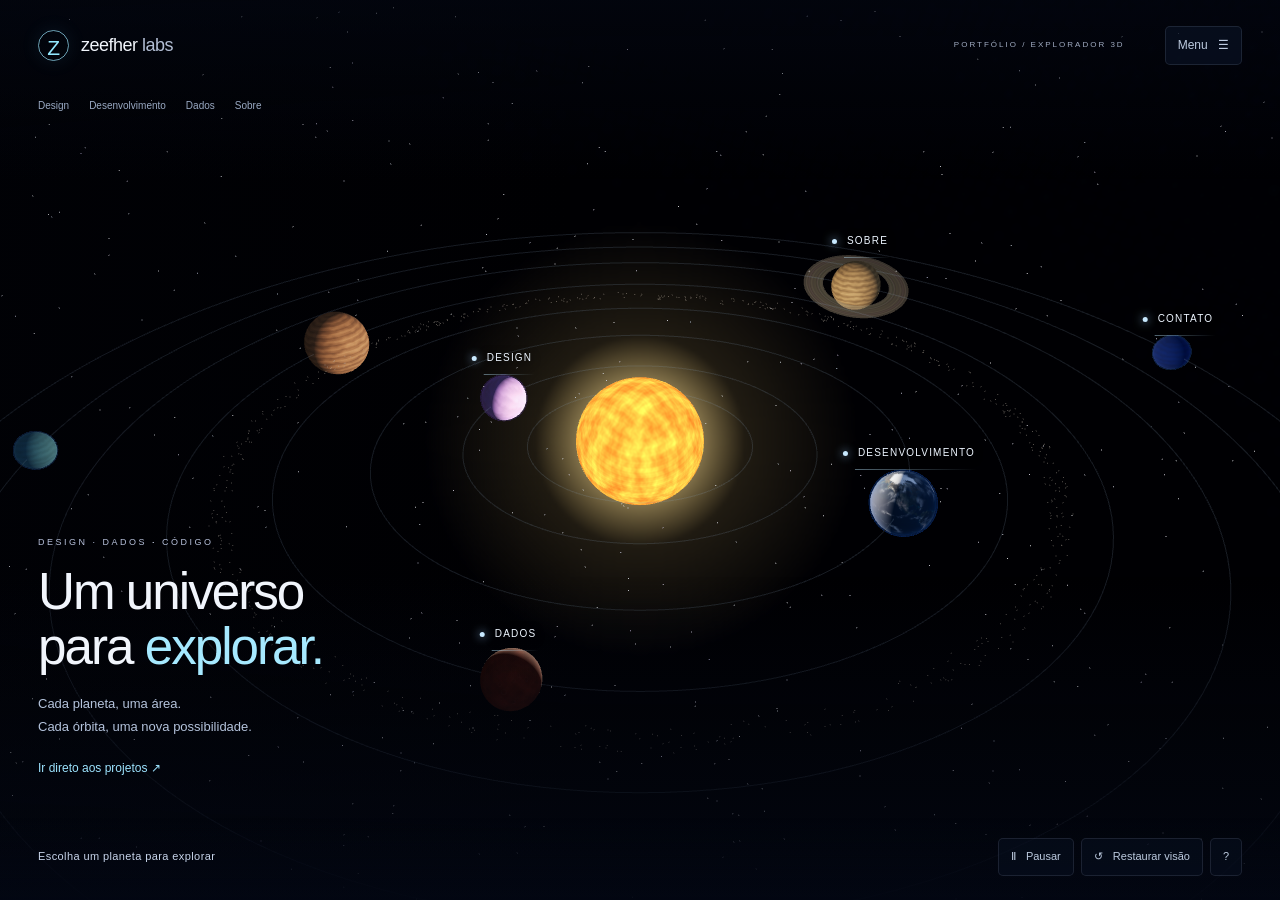
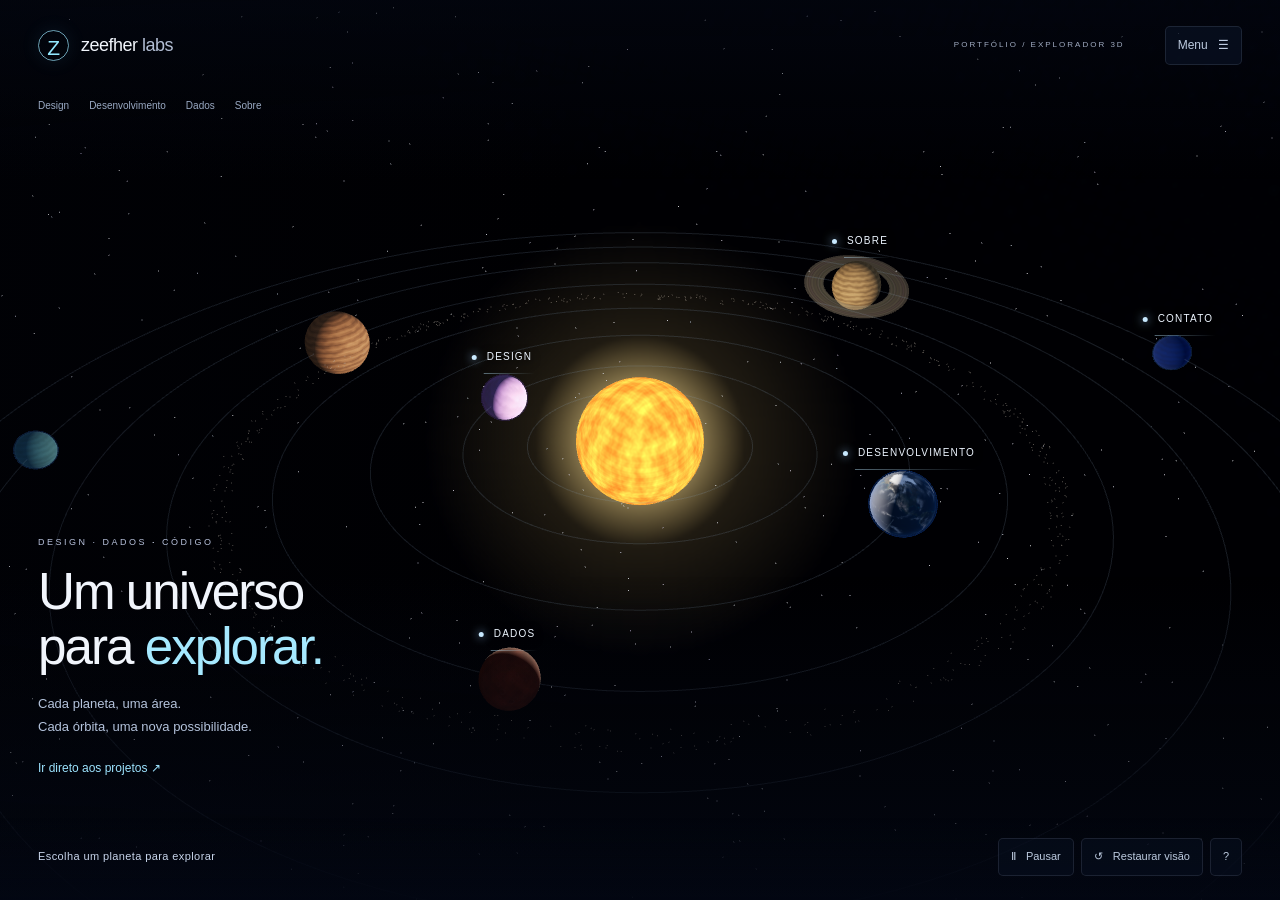
